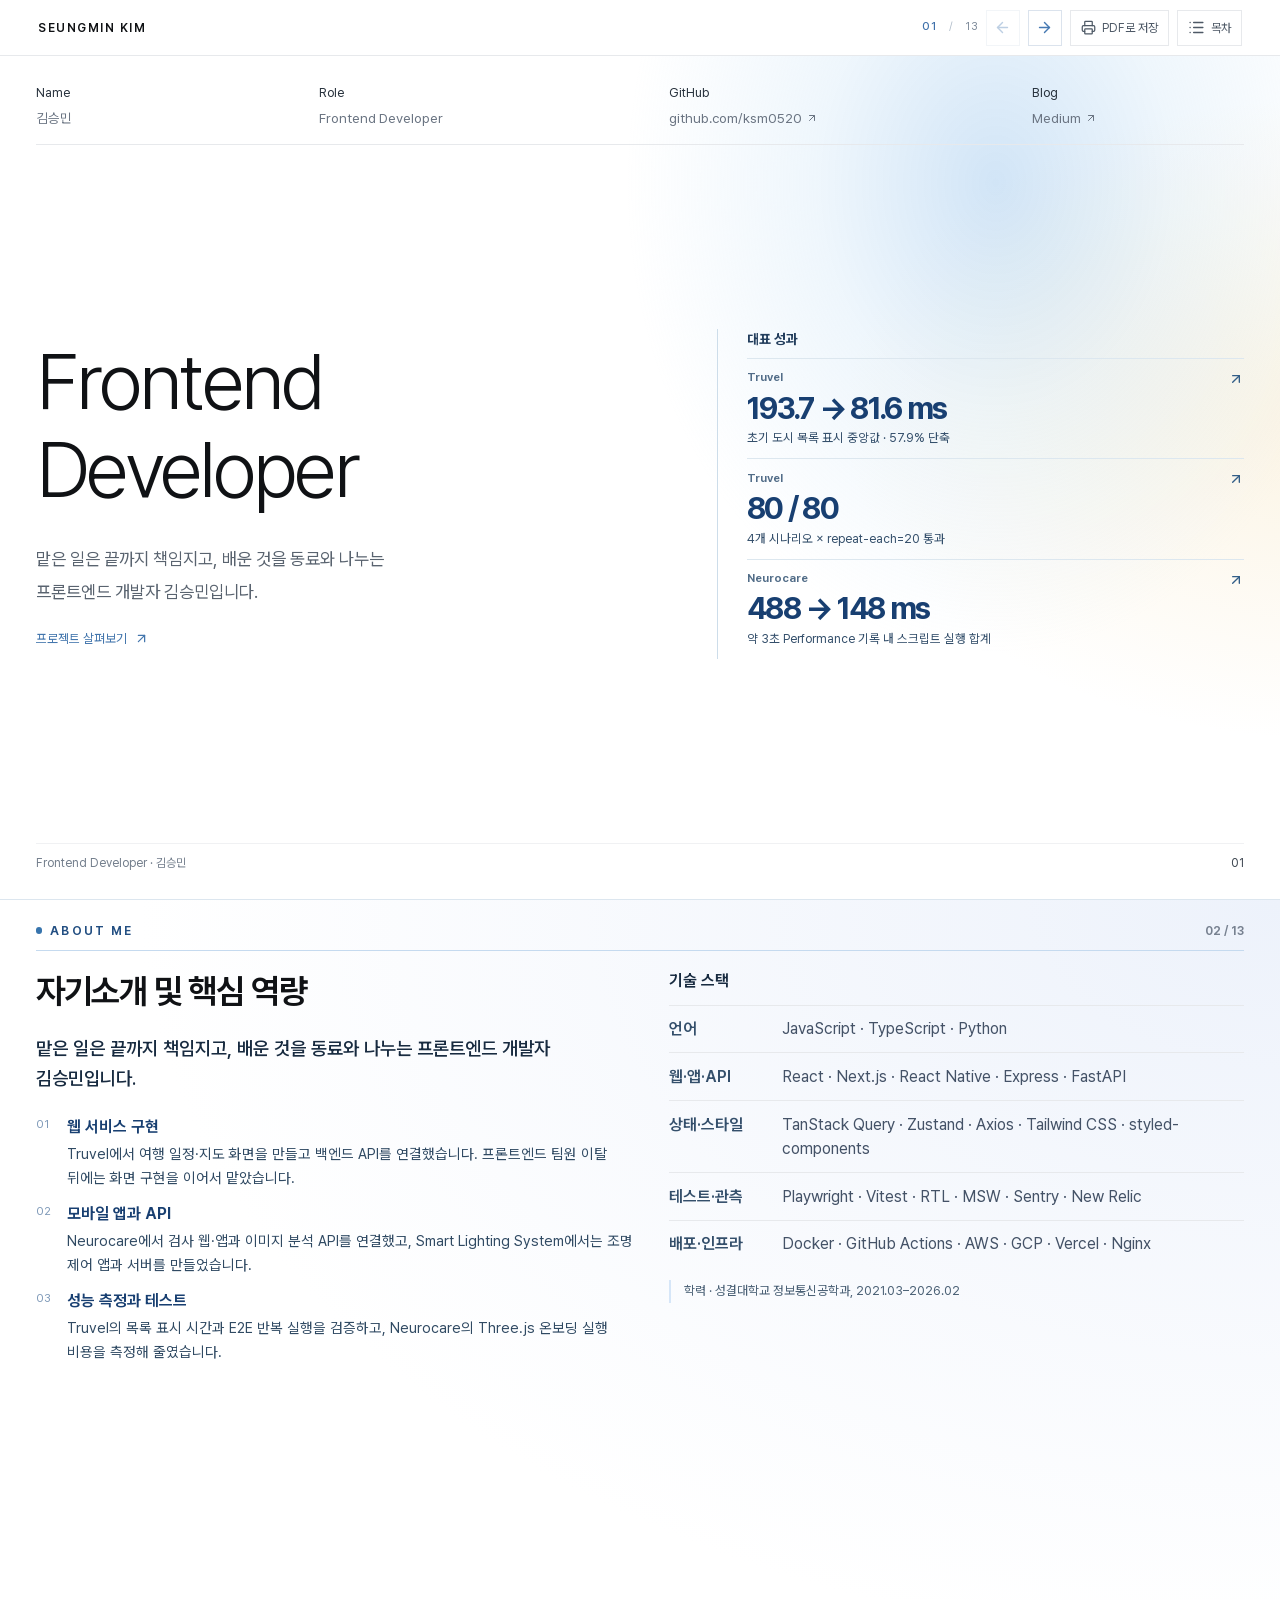
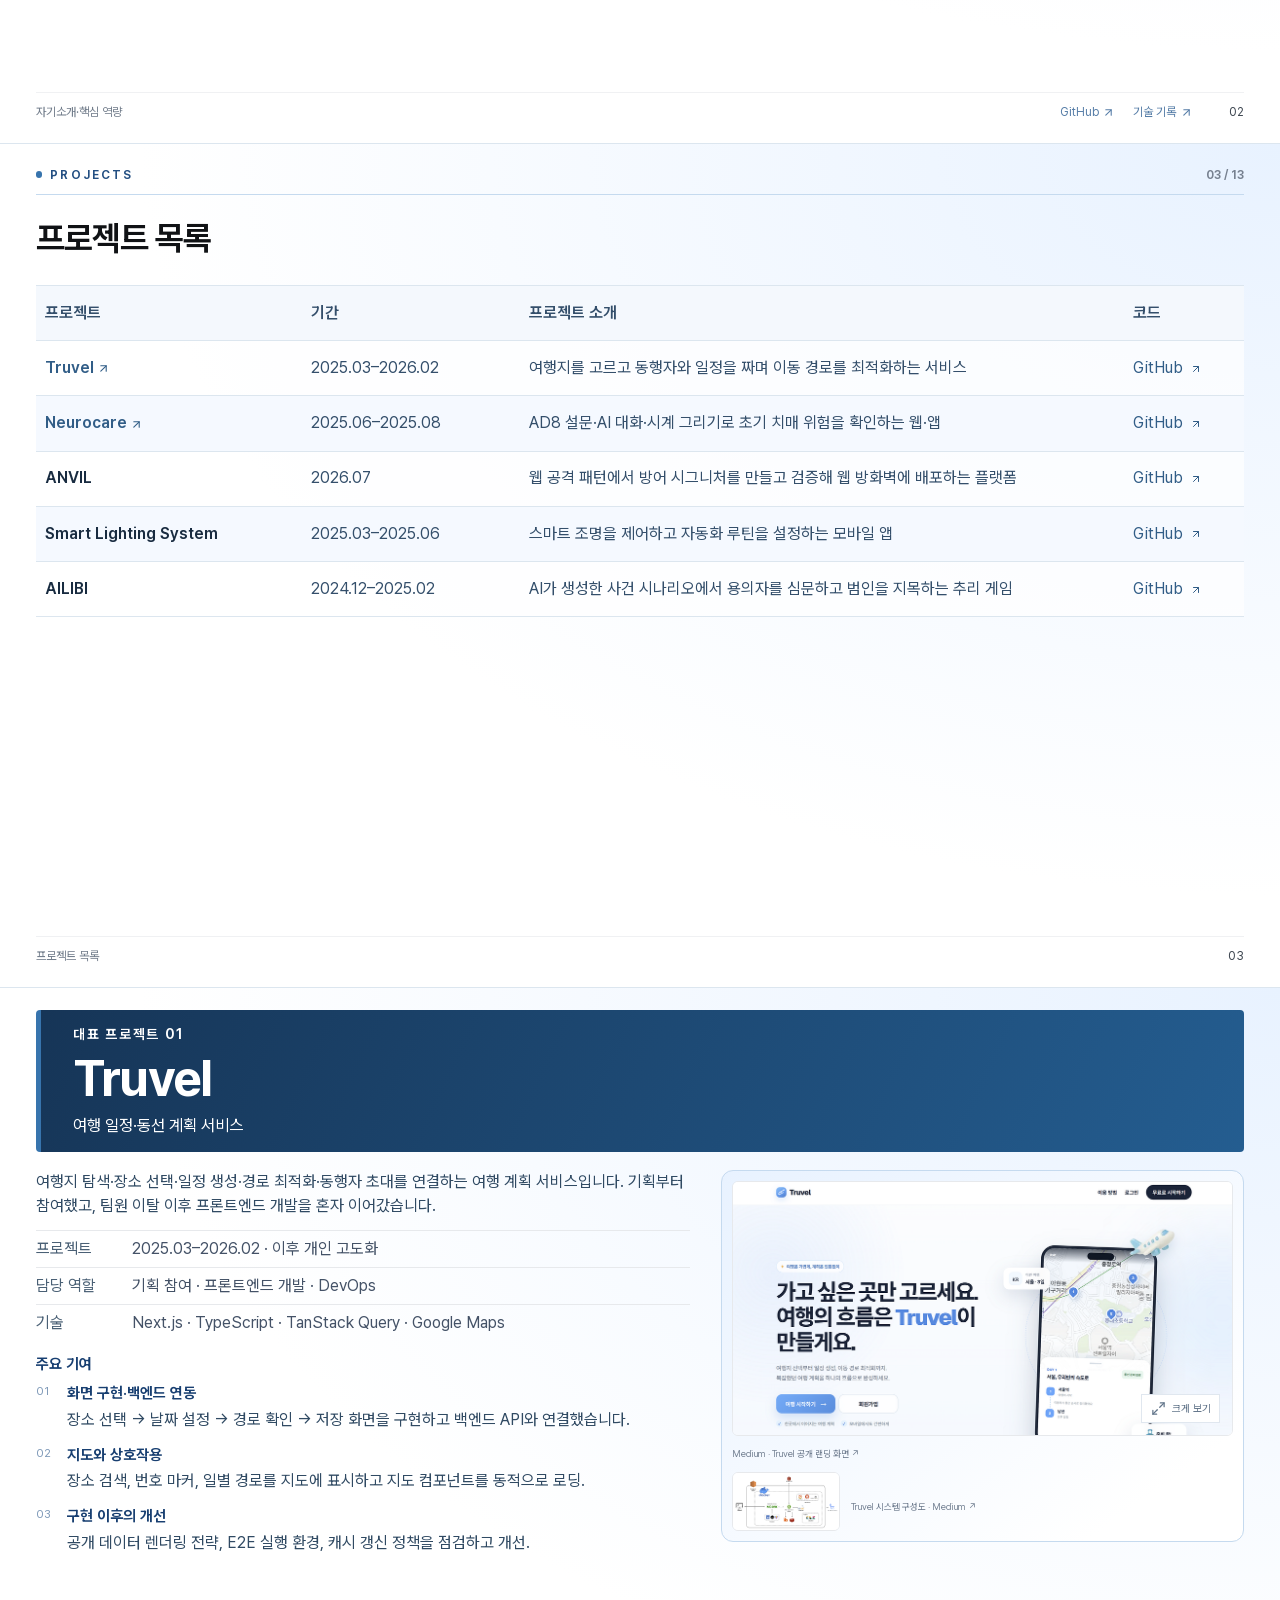
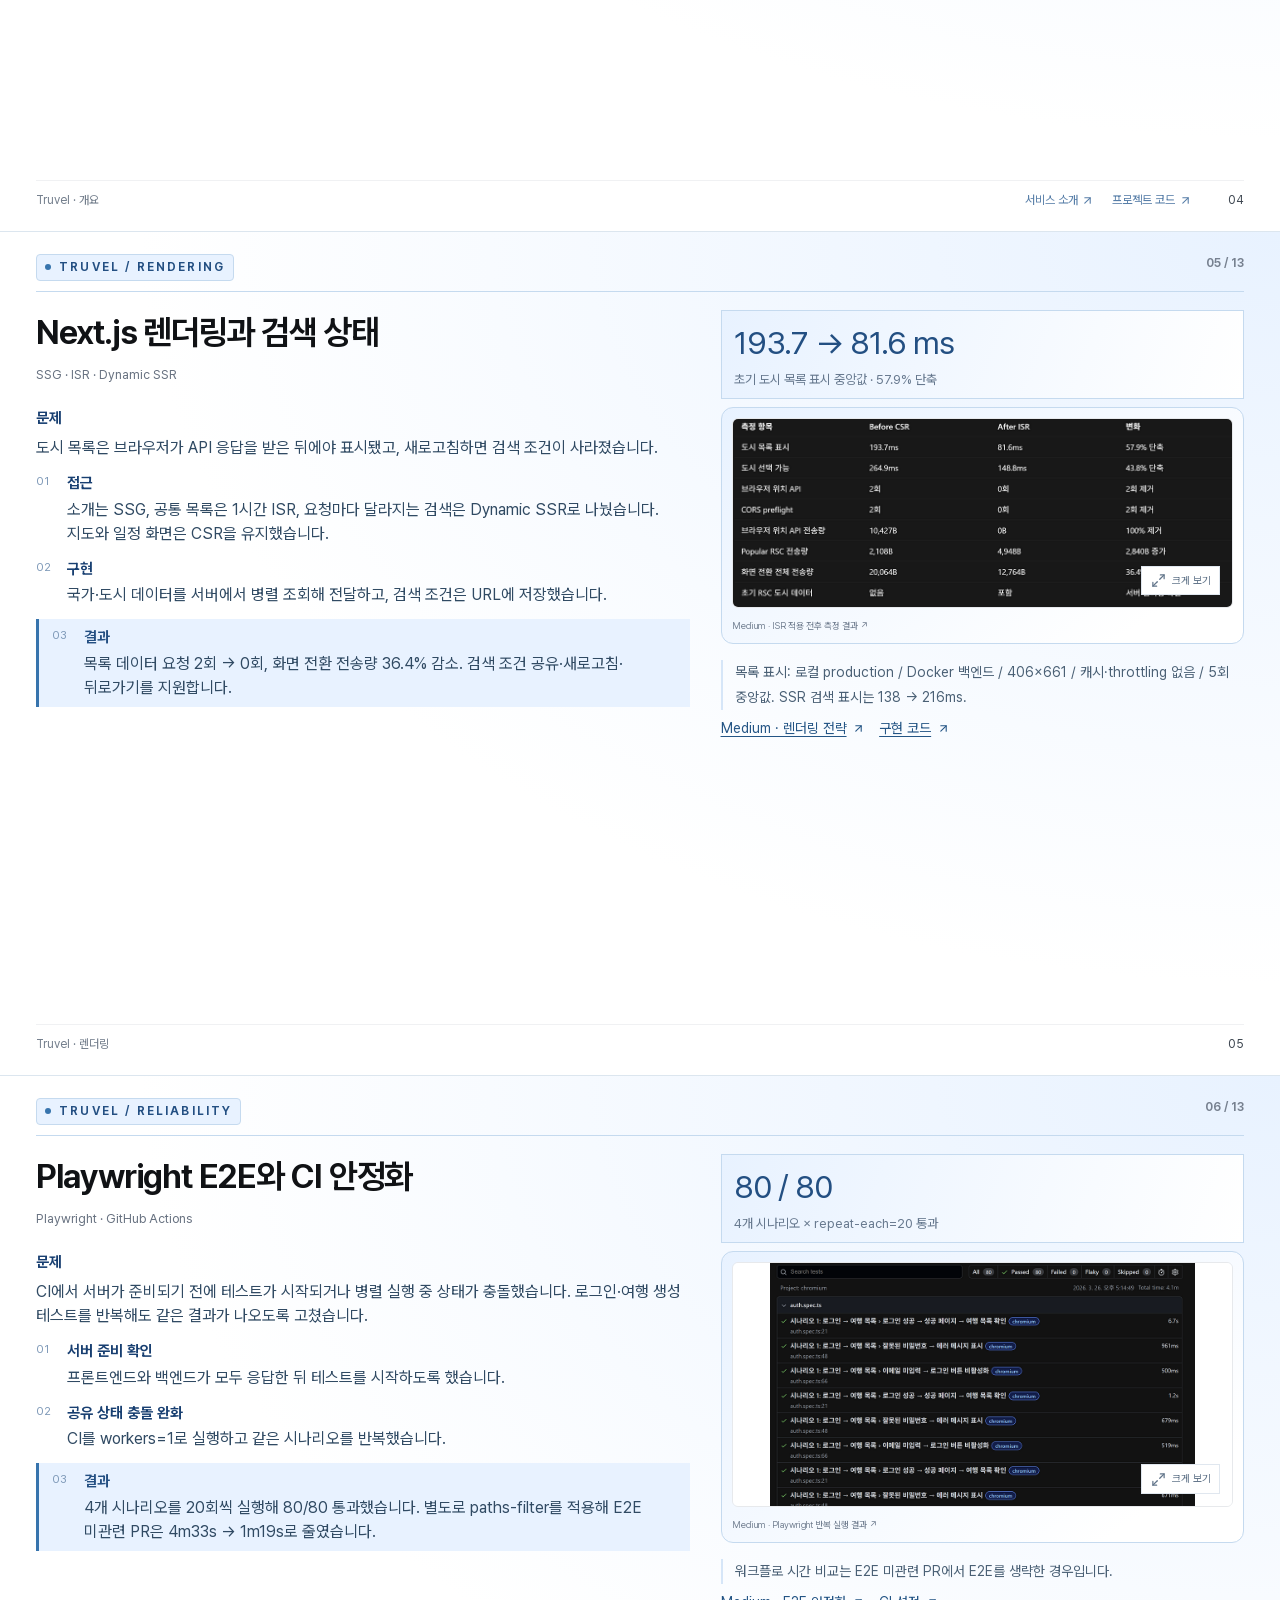
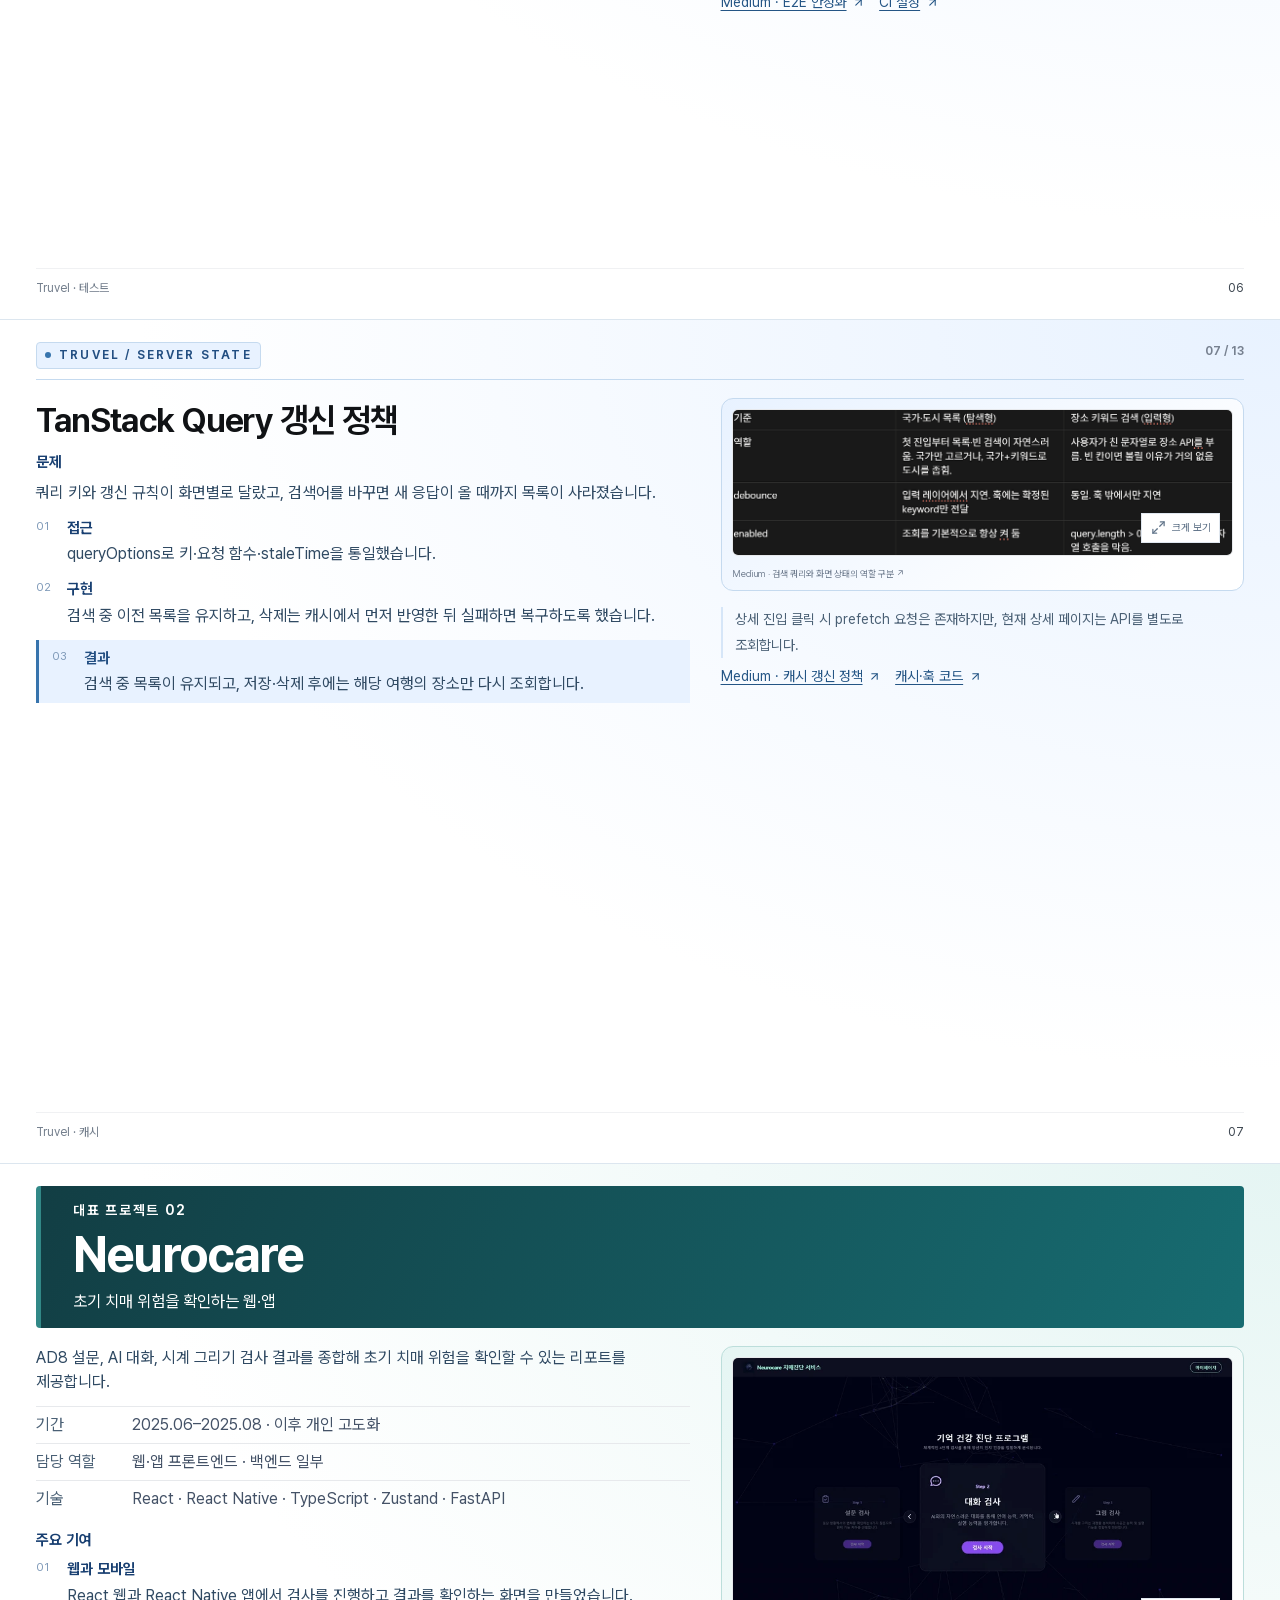
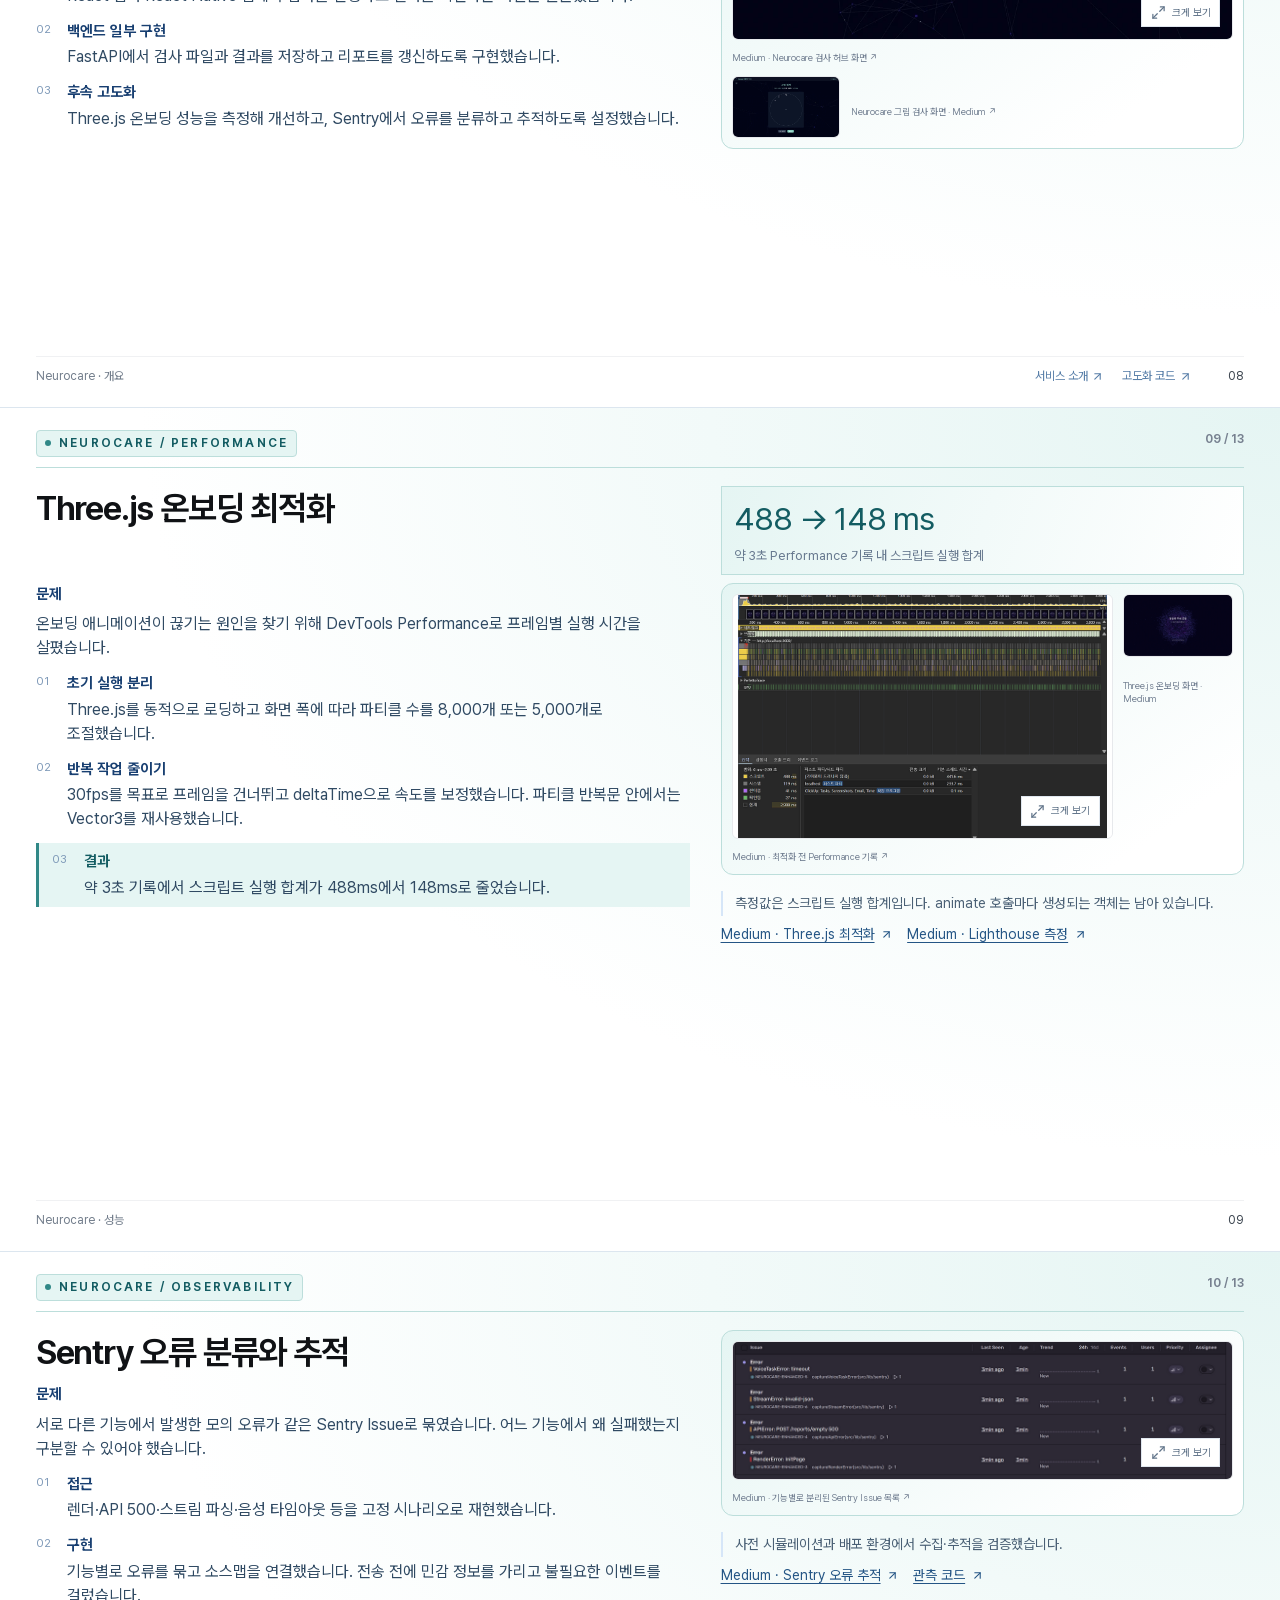
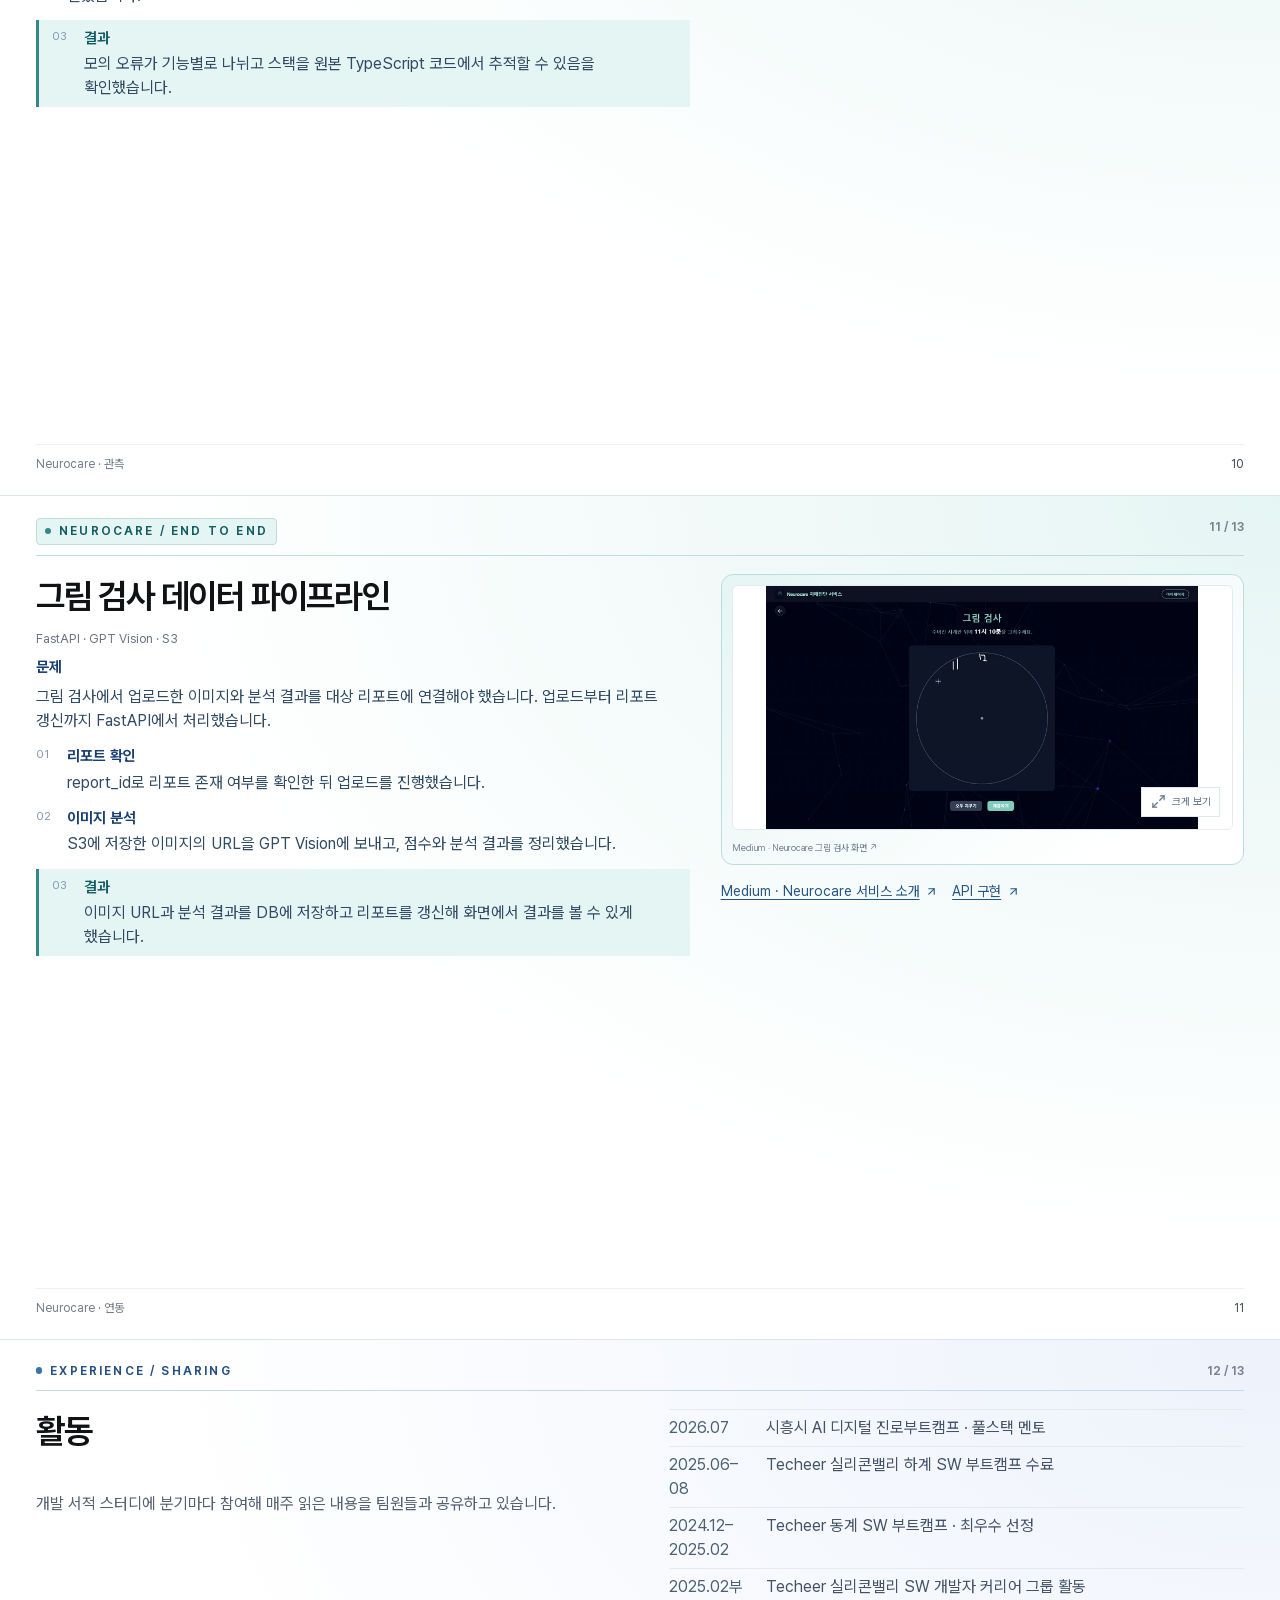
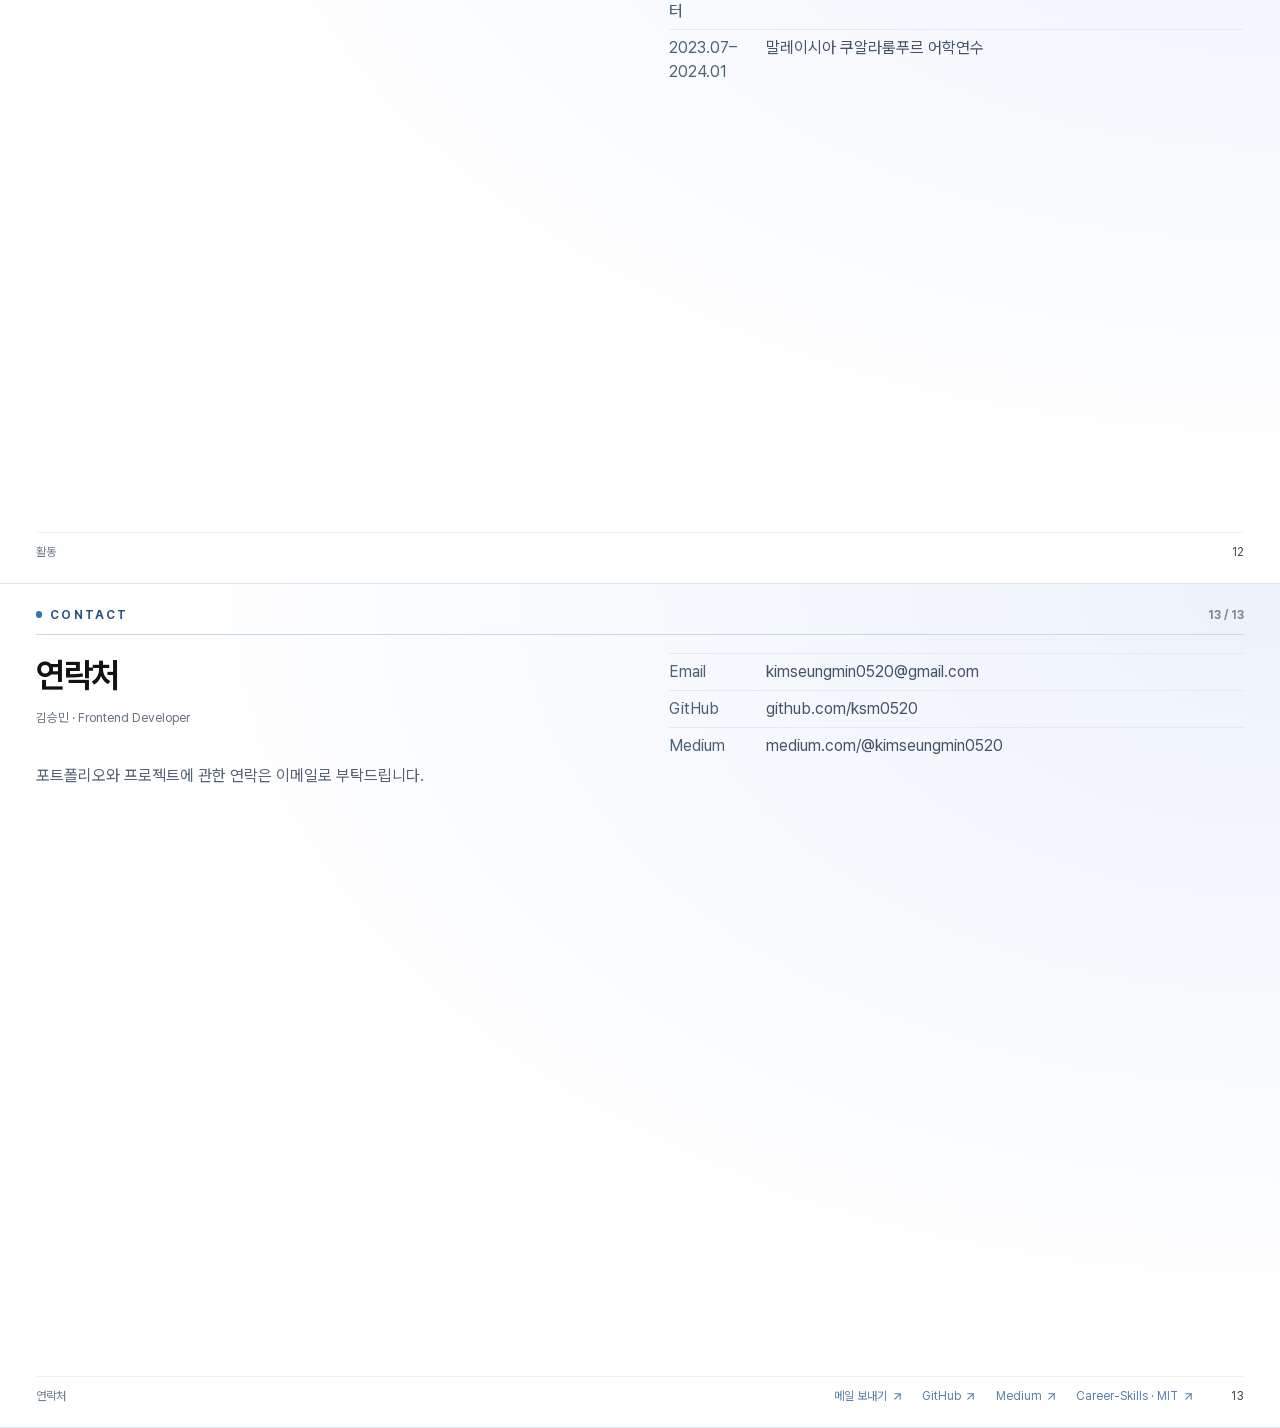
==== index.html @ 6194af84 "Page through slides with the desktop wheel" ====
<!DOCTYPE html><html lang="ko"><head><meta charSet="utf-8"/><meta name="viewport" content="width=device-width, initial-scale=1"/><link rel="preload" href="/_next/static/media/PretendardVariable-s.p.0ztvx5mb7lxp4.woff2" as="font" crossorigin="" type="font/woff2"/><link rel="preload" as="image" href="/images/projects/truvel-home.png"/><link rel="preload" as="image" href="/images/projects/truvel-architecture.png"/><link rel="preload" as="image" href="/images/projects/truvel-rendering.png"/><link rel="preload" as="image" href="/images/projects/truvel-e2e.png"/><link rel="preload" as="image" href="/images/projects/truvel-query.png"/><link rel="preload" as="image" href="/images/projects/neuro-main.webp"/><link rel="preload" as="image" href="/images/projects/neuro-drawing.webp"/><link rel="preload" as="image" href="/images/projects/neuro-performance.png"/><link rel="preload" as="image" href="/images/projects/neuro-init.webp"/><link rel="preload" as="image" href="/images/projects/neuro-sentry.png"/><link rel="stylesheet" href="/_next/static/chunks/3jyy5b__jh62z.css" data-precedence="next"/><link rel="preload" as="script" fetchPriority="low" href="/_next/static/chunks/31qp8jfkw0x2h.js"/><script src="/_next/static/chunks/18pabp52bbmeb.js" async=""></script><script src="/_next/static/chunks/216iyidhmrh3u.js" async=""></script><script src="/_next/static/chunks/turbopack-3-ry682tkyiqk.js" async=""></script><script src="/_next/static/chunks/0umf92h1sb77c.js" async=""></script><script src="/_next/static/chunks/3bjp2ms78t_oc.js" async=""></script><meta name="next-size-adjust" content=""/><title>김승민 — Frontend Developer Portfolio</title><meta name="description" content="김승민의 프론트엔드 개발자 포트폴리오. Truvel·Neurocare의 구현, 성능 측정, 테스트와 오류 추적 경험."/><meta name="robots" content="noindex, nofollow"/><link rel="icon" href="/icon.svg?icon.1mkejk981asda.svg" sizes="any" type="image/svg+xml"/><script src="/_next/static/chunks/0cz1d0mv5g_q7.js" noModule=""></script></head><body class="_7uFvpa_variable"><div hidden=""><!--$--><!--/$--></div><div class="portfolio" data-active="cover"><a href="#cover" class="skip-link">본문 바로가기</a><header class="app-header"><a href="#cover" class="brand"><span class="brand-mark">K</span><span>SEUNGMIN KIM<span class="brand-sub">FRONTEND DEVELOPER</span></span></a><div class="header-actions"><div class="header-paging"><span class="page-status" aria-label="현재 1장 / 총 13장"><strong>01</strong><span>/</span>13</span><div class="paging-buttons"><button aria-label="이전 슬라이드" disabled=""><svg xmlns="http://www.w3.org/2000/svg" width="17" height="17" viewBox="0 0 24 24" fill="none" stroke="currentColor" stroke-width="2" stroke-linecap="round" stroke-linejoin="round" class="lucide lucide-arrow-left" aria-hidden="true"><path d="m12 19-7-7 7-7"></path><path d="M19 12H5"></path></svg></button><button aria-label="다음 슬라이드"><svg xmlns="http://www.w3.org/2000/svg" width="17" height="17" viewBox="0 0 24 24" fill="none" stroke="currentColor" stroke-width="2" stroke-linecap="round" stroke-linejoin="round" class="lucide lucide-arrow-right" aria-hidden="true"><path d="M5 12h14"></path><path d="m12 5 7 7-7 7"></path></svg></button></div></div><button class="print-button" aria-label="PDF로 저장"><svg xmlns="http://www.w3.org/2000/svg" width="15" height="15" viewBox="0 0 24 24" fill="none" stroke="currentColor" stroke-width="2" stroke-linecap="round" stroke-linejoin="round" class="lucide lucide-printer" aria-hidden="true"><path d="M6 18H4a2 2 0 0 1-2-2v-5a2 2 0 0 1 2-2h16a2 2 0 0 1 2 2v5a2 2 0 0 1-2 2h-2"></path><path d="M6 9V3a1 1 0 0 1 1-1h10a1 1 0 0 1 1 1v6"></path><rect x="6" y="14" width="12" height="8" rx="1"></rect></svg><span>PDF로 저장</span></button><button class="menu-button" aria-label="목차 열기" type="button" aria-haspopup="dialog" aria-expanded="false" data-state="closed" data-slot="sheet-trigger"><svg xmlns="http://www.w3.org/2000/svg" width="17" height="17" viewBox="0 0 24 24" fill="none" stroke="currentColor" stroke-width="2" stroke-linecap="round" stroke-linejoin="round" class="lucide lucide-list" aria-hidden="true"><path d="M3 5h.01"></path><path d="M3 12h.01"></path><path d="M3 19h.01"></path><path d="M8 5h13"></path><path d="M8 12h13"></path><path d="M8 19h13"></path></svg><span>목차</span></button></div></header><div class="workspace"><main id="main" class="main-stage"><div class="slides"><section id="cover" class="slide cover-slide" aria-labelledby="cover-title" tabindex="-1"><div class="cover-glow" aria-hidden="true"></div><header class="cover-meta"><div><span class="meta-label">Name</span><span>김승민</span></div><div><span class="meta-label">Role</span><span>Frontend Developer</span></div><div><span class="meta-label">GitHub</span><a href="https://github.com/ksm0520" target="_blank" rel="noreferrer">github.com/ksm0520<!-- --> <svg xmlns="http://www.w3.org/2000/svg" width="12" height="12" viewBox="0 0 24 24" fill="none" stroke="currentColor" stroke-width="2" stroke-linecap="round" stroke-linejoin="round" class="lucide lucide-arrow-up-right" aria-hidden="true"><path d="M7 7h10v10"></path><path d="M7 17 17 7"></path></svg></a></div><div><span class="meta-label">Blog</span><a href="https://medium.com/@kimseungmin0520" target="_blank" rel="noreferrer">Medium <svg xmlns="http://www.w3.org/2000/svg" width="12" height="12" viewBox="0 0 24 24" fill="none" stroke="currentColor" stroke-width="2" stroke-linecap="round" stroke-linejoin="round" class="lucide lucide-arrow-up-right" aria-hidden="true"><path d="M7 7h10v10"></path><path d="M7 17 17 7"></path></svg></a></div></header><div class="cover-content"><div class="cover-body"><h1 id="cover-title">Frontend<br/>Developer</h1><p class="introduction">맡은 일은 끝까지 책임지고, 배운 것을 동료와 나누는
프론트엔드 개발자 김승민입니다.</p><a class="project-shortcut" href="#projects">프로젝트 살펴보기 <svg xmlns="http://www.w3.org/2000/svg" width="15" height="15" viewBox="0 0 24 24" fill="none" stroke="currentColor" stroke-width="2" stroke-linecap="round" stroke-linejoin="round" class="lucide lucide-arrow-up-right" aria-hidden="true"><path d="M7 7h10v10"></path><path d="M7 17 17 7"></path></svg></a></div><aside class="cover-highlights" aria-label="대표 성과"><h2>대표 성과</h2><a href="#truvel-rendering"><span class="highlight-project">Truvel</span><strong>193.7 → 81.6 ms</strong><span class="highlight-label">초기 도시 목록 표시 중앙값 · 57.9% 단축</span><svg xmlns="http://www.w3.org/2000/svg" width="16" height="16" viewBox="0 0 24 24" fill="none" stroke="currentColor" stroke-width="2" stroke-linecap="round" stroke-linejoin="round" class="lucide lucide-arrow-up-right" aria-hidden="true"><path d="M7 7h10v10"></path><path d="M7 17 17 7"></path></svg></a><a href="#truvel-e2e"><span class="highlight-project">Truvel</span><strong>80 / 80</strong><span class="highlight-label">4개 시나리오 × repeat-each=20 통과</span><svg xmlns="http://www.w3.org/2000/svg" width="16" height="16" viewBox="0 0 24 24" fill="none" stroke="currentColor" stroke-width="2" stroke-linecap="round" stroke-linejoin="round" class="lucide lucide-arrow-up-right" aria-hidden="true"><path d="M7 7h10v10"></path><path d="M7 17 17 7"></path></svg></a><a href="#neuro-performance"><span class="highlight-project">Neurocare</span><strong>488 → 148 ms</strong><span class="highlight-label">약 3초 Performance 기록 내 스크립트 실행 합계</span><svg xmlns="http://www.w3.org/2000/svg" width="16" height="16" viewBox="0 0 24 24" fill="none" stroke="currentColor" stroke-width="2" stroke-linecap="round" stroke-linejoin="round" class="lucide lucide-arrow-up-right" aria-hidden="true"><path d="M7 7h10v10"></path><path d="M7 17 17 7"></path></svg></a></aside></div><footer class="slide-footer"><span>Frontend Developer · 김승민</span><span>01</span></footer></section><section id="about" class="slide story-slide text-slide intro-slide" aria-labelledby="about-title" tabindex="-1"><header class="slide-header"><span>ABOUT ME</span><span>02<!-- --> /<!-- --> <!-- -->13</span></header><div class="story-body"><div class="story-main"><div class="story-heading"><div class="story-title"><h2 id="about-title">자기소개 및 핵심 역량</h2></div></div><p class="story-lead">맡은 일은 끝까지 책임지고, 배운 것을 동료와 나누는 프론트엔드 개발자 김승민입니다.</p><ol class="story-steps"><li><span aria-hidden="true">01</span><div><h3>웹 서비스 구현</h3><p>Truvel에서 여행 일정·지도 화면을 만들고 백엔드 API를 연결했습니다. 프론트엔드 팀원 이탈 뒤에는 화면 구현을 이어서 맡았습니다.</p></div></li><li><span aria-hidden="true">02</span><div><h3>모바일 앱과 API</h3><p>Neurocare에서 검사 웹·앱과 이미지 분석 API를 연결했고, Smart Lighting System에서는 조명 제어 앱과 서버를 만들었습니다.</p></div></li><li><span aria-hidden="true">03</span><div><h3>성능 측정과 테스트</h3><p>Truvel의 목록 표시 시간과 E2E 반복 실행을 검증하고, Neurocare의 Three.js 온보딩 실행 비용을 측정해 줄였습니다.</p></div></li></ol></div><div class="story-copy"><h3 class="intro-skills-title">기술 스택</h3><dl class="story-facts"><div><dt>언어</dt><dd>JavaScript · TypeScript · Python</dd></div><div><dt>웹·앱·API</dt><dd>React · Next.js · React Native · Express · FastAPI</dd></div><div><dt>상태·스타일</dt><dd>TanStack Query · Zustand · Axios · Tailwind CSS · styled-components</dd></div><div><dt>테스트·관측</dt><dd>Playwright · Vitest · RTL · MSW · Sentry · New Relic</dd></div><div><dt>배포·인프라</dt><dd>Docker · GitHub Actions · AWS · GCP · Vercel · Nginx</dd></div></dl><p class="story-note">학력 · 성결대학교 정보통신공학과, 2021.03–2026.02</p></div></div><footer class="slide-footer story-footer"><span>자기소개·핵심 역량</span><nav aria-label="자기소개·핵심 역량 참고 자료"><a href="https://github.com/ksm0520" target="_blank" rel="noreferrer">GitHub<svg xmlns="http://www.w3.org/2000/svg" width="13" height="13" viewBox="0 0 24 24" fill="none" stroke="currentColor" stroke-width="2" stroke-linecap="round" stroke-linejoin="round" class="lucide lucide-arrow-up-right" aria-hidden="true"><path d="M7 7h10v10"></path><path d="M7 17 17 7"></path></svg></a><a href="https://medium.com/@kimseungmin0520/%EB%A0%8C%EB%8D%94%EB%A7%81-%EC%A0%84%EB%9E%B5-%EA%B3%A0%EB%8F%84%ED%99%94-ssg-isr-dynamic-ssr-%EC%A0%81%EC%9A%A9%EA%B3%BC-%EC%84%B1%EB%8A%A5-%EA%B2%80%EC%A6%9D-d0ac974b0618" target="_blank" rel="noreferrer">기술 기록<svg xmlns="http://www.w3.org/2000/svg" width="13" height="13" viewBox="0 0 24 24" fill="none" stroke="currentColor" stroke-width="2" stroke-linecap="round" stroke-linejoin="round" class="lucide lucide-arrow-up-right" aria-hidden="true"><path d="M7 7h10v10"></path><path d="M7 17 17 7"></path></svg></a></nav><span>02</span></footer></section><section id="projects" class="slide story-slide text-slide project-index-slide" aria-labelledby="projects-title" tabindex="-1"><header class="slide-header"><span>PROJECTS</span><span>03<!-- --> /<!-- --> <!-- -->13</span></header><div class="project-index"><h2 id="projects-title">프로젝트 목록</h2><table aria-labelledby="projects-title"><colgroup><col class="project-index-name"/><col class="project-index-period"/><col/><col class="project-index-link"/></colgroup><thead><tr><th scope="col">프로젝트</th><th scope="col">기간</th><th scope="col">프로젝트 소개</th><th scope="col">코드</th></tr></thead><tbody><tr><th scope="row"><a href="#truvel">Truvel<svg xmlns="http://www.w3.org/2000/svg" width="13" height="13" viewBox="0 0 24 24" fill="none" stroke="currentColor" stroke-width="2" stroke-linecap="round" stroke-linejoin="round" class="lucide lucide-arrow-up-right" aria-hidden="true"><path d="M7 7h10v10"></path><path d="M7 17 17 7"></path></svg></a></th><td class="project-index-date">2025.03–2026.02</td><td class="project-index-description">여행지를 고르고 동행자와 일정을 짜며 이동 경로를 최적화하는 서비스</td><td class="project-index-code"><a href="https://github.com/Team-ALT-T/Truvel" target="_blank" rel="noreferrer" aria-label="Truvel GitHub">GitHub <svg xmlns="http://www.w3.org/2000/svg" width="12" height="12" viewBox="0 0 24 24" fill="none" stroke="currentColor" stroke-width="2" stroke-linecap="round" stroke-linejoin="round" class="lucide lucide-arrow-up-right" aria-hidden="true"><path d="M7 7h10v10"></path><path d="M7 17 17 7"></path></svg></a></td></tr><tr><th scope="row"><a href="#neurocare">Neurocare<svg xmlns="http://www.w3.org/2000/svg" width="13" height="13" viewBox="0 0 24 24" fill="none" stroke="currentColor" stroke-width="2" stroke-linecap="round" stroke-linejoin="round" class="lucide lucide-arrow-up-right" aria-hidden="true"><path d="M7 7h10v10"></path><path d="M7 17 17 7"></path></svg></a></th><td class="project-index-date">2025.06–2025.08</td><td class="project-index-description">AD8 설문·AI 대화·시계 그리기로 초기 치매 위험을 확인하는 웹·앱</td><td class="project-index-code"><a href="https://github.com/2025-Summer-Bootcamp-team-I/Neurocare" target="_blank" rel="noreferrer" aria-label="Neurocare GitHub">GitHub <svg xmlns="http://www.w3.org/2000/svg" width="12" height="12" viewBox="0 0 24 24" fill="none" stroke="currentColor" stroke-width="2" stroke-linecap="round" stroke-linejoin="round" class="lucide lucide-arrow-up-right" aria-hidden="true"><path d="M7 7h10v10"></path><path d="M7 17 17 7"></path></svg></a></td></tr><tr><th scope="row">ANVIL</th><td class="project-index-date">2026.07</td><td class="project-index-description">웹 공격 패턴에서 방어 시그니처를 만들고 검증해 웹 방화벽에 배포하는 플랫폼</td><td class="project-index-code"><a href="https://github.com/2026-siheung-sw-bootcamp-team-H/anvil" target="_blank" rel="noreferrer" aria-label="ANVIL GitHub">GitHub <svg xmlns="http://www.w3.org/2000/svg" width="12" height="12" viewBox="0 0 24 24" fill="none" stroke="currentColor" stroke-width="2" stroke-linecap="round" stroke-linejoin="round" class="lucide lucide-arrow-up-right" aria-hidden="true"><path d="M7 7h10v10"></path><path d="M7 17 17 7"></path></svg></a></td></tr><tr><th scope="row">Smart Lighting System</th><td class="project-index-date">2025.03–2025.06</td><td class="project-index-description">스마트 조명을 제어하고 자동화 루틴을 설정하는 모바일 앱</td><td class="project-index-code"><a href="https://github.com/ksm0520/Graduation-Project-Smart-Lighting-System" target="_blank" rel="noreferrer" aria-label="Smart Lighting System GitHub">GitHub <svg xmlns="http://www.w3.org/2000/svg" width="12" height="12" viewBox="0 0 24 24" fill="none" stroke="currentColor" stroke-width="2" stroke-linecap="round" stroke-linejoin="round" class="lucide lucide-arrow-up-right" aria-hidden="true"><path d="M7 7h10v10"></path><path d="M7 17 17 7"></path></svg></a></td></tr><tr><th scope="row">AILIBI</th><td class="project-index-date">2024.12–2025.02</td><td class="project-index-description">AI가 생성한 사건 시나리오에서 용의자를 심문하고 범인을 지목하는 추리 게임</td><td class="project-index-code"><a href="https://github.com/2024-Winter-Bootcamp-team-K/AILIBI-Frontend" target="_blank" rel="noreferrer" aria-label="AILIBI GitHub">GitHub <svg xmlns="http://www.w3.org/2000/svg" width="12" height="12" viewBox="0 0 24 24" fill="none" stroke="currentColor" stroke-width="2" stroke-linecap="round" stroke-linejoin="round" class="lucide lucide-arrow-up-right" aria-hidden="true"><path d="M7 7h10v10"></path><path d="M7 17 17 7"></path></svg></a></td></tr></tbody></table></div><footer class="slide-footer story-footer"><span>프로젝트 목록</span><span>03</span></footer></section><section id="truvel" class="slide story-slide with-image project-overview" aria-labelledby="truvel-title" tabindex="-1"><header class="project-chapter"><span>대표 프로젝트 <!-- -->01</span><h2 id="truvel-title">Truvel</h2><p>여행 일정·동선 계획 서비스</p></header><div class="story-body"><div class="story-copy"><p class="story-summary">여행지 탐색·장소 선택·일정 생성·경로 최적화·동행자 초대를 연결하는 여행 계획 서비스입니다. 기획부터 참여했고, 팀원 이탈 이후 프론트엔드 개발을 혼자 이어갔습니다.</p><dl class="story-facts"><div><dt>프로젝트</dt><dd>2025.03–2026.02 · 이후 개인 고도화</dd></div><div><dt>담당 역할</dt><dd>기획 참여 · 프론트엔드 개발 · DevOps</dd></div><div><dt>기술</dt><dd>Next.js · TypeScript · TanStack Query · Google Maps</dd></div></dl><p class="story-block-label">주요 기여</p><ol class="story-steps"><li><span aria-hidden="true">01</span><div><h3>화면 구현·백엔드 연동</h3><p>장소 선택 → 날짜 설정 → 경로 확인 → 저장 화면을 구현하고 백엔드 API와 연결했습니다.</p></div></li><li><span aria-hidden="true">02</span><div><h3>지도와 상호작용</h3><p>장소 검색, 번호 마커, 일별 경로를 지도에 표시하고 지도 컴포넌트를 동적으로 로딩.</p></div></li><li><span aria-hidden="true">03</span><div><h3>구현 이후의 개선</h3><p>공개 데이터 렌더링 전략, E2E 실행 환경, 캐시 갱신 정책을 점검하고 개선.</p></div></li></ol></div><div class="story-visual"><figure class="project-figure"><button class="image-trigger" aria-label="Truvel 공개 랜딩 화면 크게 보기" type="button" aria-haspopup="dialog" aria-expanded="false" data-state="closed" data-slot="dialog-trigger"><img alt="Truvel 공개 랜딩 화면" loading="eager" width="1200" height="900" decoding="async" data-nimg="1" style="color:transparent" src="/images/projects/truvel-home.png"/><span class="image-expand"><svg xmlns="http://www.w3.org/2000/svg" width="15" height="15" viewBox="0 0 24 24" fill="none" stroke="currentColor" stroke-width="2" stroke-linecap="round" stroke-linejoin="round" class="lucide lucide-maximize-2" aria-hidden="true"><path d="M15 3h6v6"></path><path d="m21 3-7 7"></path><path d="m3 21 7-7"></path><path d="M9 21H3v-6"></path></svg> 크게 보기</span></button><figcaption><a href="https://medium.com/@kimseungmin0520/%EB%A0%8C%EB%8D%94%EB%A7%81-%EC%A0%84%EB%9E%B5-%EA%B3%A0%EB%8F%84%ED%99%94-ssg-isr-dynamic-ssr-%EC%A0%81%EC%9A%A9%EA%B3%BC-%EC%84%B1%EB%8A%A5-%EA%B2%80%EC%A6%9D-d0ac974b0618" target="_blank" rel="noreferrer">Medium · Truvel 공개 랜딩 화면<!-- --> ↗</a></figcaption></figure><figure class="project-figure compact-figure"><button class="image-trigger" aria-label="Truvel 시스템 구성도 크게 보기" type="button" aria-haspopup="dialog" aria-expanded="false" data-state="closed" data-slot="dialog-trigger"><img alt="Truvel 시스템 구성도" loading="eager" width="1200" height="900" decoding="async" data-nimg="1" style="color:transparent" src="/images/projects/truvel-architecture.png"/><span class="image-expand"><svg xmlns="http://www.w3.org/2000/svg" width="15" height="15" viewBox="0 0 24 24" fill="none" stroke="currentColor" stroke-width="2" stroke-linecap="round" stroke-linejoin="round" class="lucide lucide-maximize-2" aria-hidden="true"><path d="M15 3h6v6"></path><path d="m21 3-7 7"></path><path d="m3 21 7-7"></path><path d="M9 21H3v-6"></path></svg> 크게 보기</span></button><figcaption><a href="https://medium.com/@kimseungmin0520/truvel-true-travel-experience-tailored-to-you-99259a1d6a4d" target="_blank" rel="noreferrer">Truvel 시스템 구성도 · Medium<!-- --> ↗</a></figcaption></figure></div></div><footer class="slide-footer story-footer"><span>Truvel · 개요</span><nav aria-label="Truvel · 개요 참고 자료"><a href="https://medium.com/@kimseungmin0520/truvel-true-travel-experience-tailored-to-you-99259a1d6a4d" target="_blank" rel="noreferrer">서비스 소개<svg xmlns="http://www.w3.org/2000/svg" width="13" height="13" viewBox="0 0 24 24" fill="none" stroke="currentColor" stroke-width="2" stroke-linecap="round" stroke-linejoin="round" class="lucide lucide-arrow-up-right" aria-hidden="true"><path d="M7 7h10v10"></path><path d="M7 17 17 7"></path></svg></a><a href="https://github.com/Team-ALT-T/Truvel" target="_blank" rel="noreferrer">프로젝트 코드<svg xmlns="http://www.w3.org/2000/svg" width="13" height="13" viewBox="0 0 24 24" fill="none" stroke="currentColor" stroke-width="2" stroke-linecap="round" stroke-linejoin="round" class="lucide lucide-arrow-up-right" aria-hidden="true"><path d="M7 7h10v10"></path><path d="M7 17 17 7"></path></svg></a></nav><span>04</span></footer></section><section id="truvel-rendering" class="slide story-slide with-image case-study" aria-labelledby="truvel-rendering-title" tabindex="-1"><header class="slide-header"><span>TRUVEL / RENDERING</span><span>05<!-- --> /<!-- --> <!-- -->13</span></header><div class="story-body"><div class="story-main"><div class="story-heading"><div class="story-title"><h2 id="truvel-rendering-title">Next.js 렌더링과 검색 상태</h2><p class="story-subtitle">SSG · ISR · Dynamic SSR</p></div><div class="story-metric"><strong>193.7 → 81.6 ms</strong><span>초기 도시 목록 표시 중앙값 · 57.9% 단축</span></div></div></div><div class="story-copy"><p class="story-block-label">문제</p><p class="story-summary">도시 목록은 브라우저가 API 응답을 받은 뒤에야 표시됐고, 새로고침하면 검색 조건이 사라졌습니다.</p><ol class="story-steps"><li><span aria-hidden="true">01</span><div><h3>접근</h3><p>소개는 SSG, 공통 목록은 1시간 ISR, 요청마다 달라지는 검색은 Dynamic SSR로 나눴습니다. 지도와 일정 화면은 CSR을 유지했습니다.</p></div></li><li><span aria-hidden="true">02</span><div><h3>구현</h3><p>국가·도시 데이터를 서버에서 병렬 조회해 전달하고, 검색 조건은 URL에 저장했습니다.</p></div></li><li class="story-result"><span aria-hidden="true">03</span><div><h3>결과</h3><p>목록 데이터 요청 2회 → 0회, 화면 전환 전송량 36.4% 감소. 검색 조건 공유·새로고침·뒤로가기를 지원합니다.</p></div></li></ol></div><div class="story-visual"><figure class="project-figure"><button class="image-trigger" aria-label="ISR 적용 전후 측정 결과 크게 보기" type="button" aria-haspopup="dialog" aria-expanded="false" data-state="closed" data-slot="dialog-trigger"><img alt="ISR 적용 전후 측정 결과" loading="eager" width="1200" height="900" decoding="async" data-nimg="1" style="color:transparent" src="/images/projects/truvel-rendering.png"/><span class="image-expand"><svg xmlns="http://www.w3.org/2000/svg" width="15" height="15" viewBox="0 0 24 24" fill="none" stroke="currentColor" stroke-width="2" stroke-linecap="round" stroke-linejoin="round" class="lucide lucide-maximize-2" aria-hidden="true"><path d="M15 3h6v6"></path><path d="m21 3-7 7"></path><path d="m3 21 7-7"></path><path d="M9 21H3v-6"></path></svg> 크게 보기</span></button><figcaption><a href="https://medium.com/@kimseungmin0520/%EB%A0%8C%EB%8D%94%EB%A7%81-%EC%A0%84%EB%9E%B5-%EA%B3%A0%EB%8F%84%ED%99%94-ssg-isr-dynamic-ssr-%EC%A0%81%EC%9A%A9%EA%B3%BC-%EC%84%B1%EB%8A%A5-%EA%B2%80%EC%A6%9D-d0ac974b0618" target="_blank" rel="noreferrer">Medium · ISR 적용 전후 측정 결과<!-- --> ↗</a></figcaption></figure></div><div class="case-references"><p class="story-note">목록 표시: 로컬 production / Docker 백엔드 / 406×661 / 캐시·throttling 없음 / 5회 중앙값. SSR 검색 표시는 138 → 216ms.</p><div class="case-links"><nav aria-label="Truvel · 렌더링 참고 자료"><a href="https://medium.com/@kimseungmin0520/%EB%A0%8C%EB%8D%94%EB%A7%81-%EC%A0%84%EB%9E%B5-%EA%B3%A0%EB%8F%84%ED%99%94-ssg-isr-dynamic-ssr-%EC%A0%81%EC%9A%A9%EA%B3%BC-%EC%84%B1%EB%8A%A5-%EA%B2%80%EC%A6%9D-d0ac974b0618" target="_blank" rel="noreferrer">Medium · 렌더링 전략<svg xmlns="http://www.w3.org/2000/svg" width="13" height="13" viewBox="0 0 24 24" fill="none" stroke="currentColor" stroke-width="2" stroke-linecap="round" stroke-linejoin="round" class="lucide lucide-arrow-up-right" aria-hidden="true"><path d="M7 7h10v10"></path><path d="M7 17 17 7"></path></svg></a><a href="https://github.com/Team-ALT-T/Truvel/tree/main/frontend/src" target="_blank" rel="noreferrer">구현 코드<svg xmlns="http://www.w3.org/2000/svg" width="13" height="13" viewBox="0 0 24 24" fill="none" stroke="currentColor" stroke-width="2" stroke-linecap="round" stroke-linejoin="round" class="lucide lucide-arrow-up-right" aria-hidden="true"><path d="M7 7h10v10"></path><path d="M7 17 17 7"></path></svg></a></nav></div></div></div><footer class="slide-footer story-footer"><span>Truvel · 렌더링</span><span>05</span></footer></section><section id="truvel-e2e" class="slide story-slide with-image case-study" aria-labelledby="truvel-e2e-title" tabindex="-1"><header class="slide-header"><span>TRUVEL / RELIABILITY</span><span>06<!-- --> /<!-- --> <!-- -->13</span></header><div class="story-body"><div class="story-main"><div class="story-heading"><div class="story-title"><h2 id="truvel-e2e-title">Playwright E2E와 CI 안정화</h2><p class="story-subtitle">Playwright · GitHub Actions</p></div><div class="story-metric"><strong>80 / 80</strong><span>4개 시나리오 × repeat-each=20 통과</span></div></div></div><div class="story-copy"><p class="story-block-label">문제</p><p class="story-summary">CI에서 서버가 준비되기 전에 테스트가 시작되거나 병렬 실행 중 상태가 충돌했습니다. 로그인·여행 생성 테스트를 반복해도 같은 결과가 나오도록 고쳤습니다.</p><ol class="story-steps"><li><span aria-hidden="true">01</span><div><h3>서버 준비 확인</h3><p>프론트엔드와 백엔드가 모두 응답한 뒤 테스트를 시작하도록 했습니다.</p></div></li><li><span aria-hidden="true">02</span><div><h3>공유 상태 충돌 완화</h3><p>CI를 workers=1로 실행하고 같은 시나리오를 반복했습니다.</p></div></li><li class="story-result"><span aria-hidden="true">03</span><div><h3>결과</h3><p>4개 시나리오를 20회씩 실행해 80/80 통과했습니다. 별도로 paths-filter를 적용해 E2E 미관련 PR은 4m33s → 1m19s로 줄였습니다.</p></div></li></ol></div><div class="story-visual"><figure class="project-figure"><button class="image-trigger" aria-label="Playwright 반복 실행 결과 크게 보기" type="button" aria-haspopup="dialog" aria-expanded="false" data-state="closed" data-slot="dialog-trigger"><img alt="Playwright 반복 실행 결과" loading="eager" width="1200" height="900" decoding="async" data-nimg="1" style="color:transparent" src="/images/projects/truvel-e2e.png"/><span class="image-expand"><svg xmlns="http://www.w3.org/2000/svg" width="15" height="15" viewBox="0 0 24 24" fill="none" stroke="currentColor" stroke-width="2" stroke-linecap="round" stroke-linejoin="round" class="lucide lucide-maximize-2" aria-hidden="true"><path d="M15 3h6v6"></path><path d="m21 3-7 7"></path><path d="m3 21 7-7"></path><path d="M9 21H3v-6"></path></svg> 크게 보기</span></button><figcaption><a href="https://medium.com/@kimseungmin0520/playwright-e2e%EB%A5%BC-ci%EC%97%90%EC%84%9C-%EC%8B%A0%EB%A2%B0%ED%95%A0-%EC%88%98-%EC%9E%88%EA%B2%8C-%EB%A7%8C%EB%93%A4%EA%B8%B0%EA%B9%8C%EC%A7%80-a93a9c39182a" target="_blank" rel="noreferrer">Medium · Playwright 반복 실행 결과<!-- --> ↗</a></figcaption></figure></div><div class="case-references"><p class="story-note">워크플로 시간 비교는 E2E 미관련 PR에서 E2E를 생략한 경우입니다.</p><div class="case-links"><nav aria-label="Truvel · 테스트 참고 자료"><a href="https://medium.com/@kimseungmin0520/playwright-e2e%EB%A5%BC-ci%EC%97%90%EC%84%9C-%EC%8B%A0%EB%A2%B0%ED%95%A0-%EC%88%98-%EC%9E%88%EA%B2%8C-%EB%A7%8C%EB%93%A4%EA%B8%B0%EA%B9%8C%EC%A7%80-a93a9c39182a" target="_blank" rel="noreferrer">Medium · E2E 안정화<svg xmlns="http://www.w3.org/2000/svg" width="13" height="13" viewBox="0 0 24 24" fill="none" stroke="currentColor" stroke-width="2" stroke-linecap="round" stroke-linejoin="round" class="lucide lucide-arrow-up-right" aria-hidden="true"><path d="M7 7h10v10"></path><path d="M7 17 17 7"></path></svg></a><a href="https://github.com/Team-ALT-T/Truvel/blob/main/.github/workflows/ci.yml" target="_blank" rel="noreferrer">CI 설정<svg xmlns="http://www.w3.org/2000/svg" width="13" height="13" viewBox="0 0 24 24" fill="none" stroke="currentColor" stroke-width="2" stroke-linecap="round" stroke-linejoin="round" class="lucide lucide-arrow-up-right" aria-hidden="true"><path d="M7 7h10v10"></path><path d="M7 17 17 7"></path></svg></a></nav></div></div></div><footer class="slide-footer story-footer"><span>Truvel · 테스트</span><span>06</span></footer></section><section id="truvel-query" class="slide story-slide with-image case-study" aria-labelledby="truvel-query-title" tabindex="-1"><header class="slide-header"><span>TRUVEL / SERVER STATE</span><span>07<!-- --> /<!-- --> <!-- -->13</span></header><div class="story-body"><div class="story-main"><div class="story-heading"><div class="story-title"><h2 id="truvel-query-title">TanStack Query 갱신 정책</h2></div></div></div><div class="story-copy"><p class="story-block-label">문제</p><p class="story-summary">쿼리 키와 갱신 규칙이 화면별로 달랐고, 검색어를 바꾸면 새 응답이 올 때까지 목록이 사라졌습니다.</p><ol class="story-steps"><li><span aria-hidden="true">01</span><div><h3>접근</h3><p>queryOptions로 키·요청 함수·staleTime을 통일했습니다.</p></div></li><li><span aria-hidden="true">02</span><div><h3>구현</h3><p>검색 중 이전 목록을 유지하고, 삭제는 캐시에서 먼저 반영한 뒤 실패하면 복구하도록 했습니다.</p></div></li><li class="story-result"><span aria-hidden="true">03</span><div><h3>결과</h3><p>검색 중 목록이 유지되고, 저장·삭제 후에는 해당 여행의 장소만 다시 조회합니다.</p></div></li></ol></div><div class="story-visual"><figure class="project-figure"><button class="image-trigger" aria-label="검색 쿼리와 화면 상태의 역할 구분 크게 보기" type="button" aria-haspopup="dialog" aria-expanded="false" data-state="closed" data-slot="dialog-trigger"><img alt="검색 쿼리와 화면 상태의 역할 구분" loading="eager" width="1200" height="900" decoding="async" data-nimg="1" style="color:transparent" src="/images/projects/truvel-query.png"/><span class="image-expand"><svg xmlns="http://www.w3.org/2000/svg" width="15" height="15" viewBox="0 0 24 24" fill="none" stroke="currentColor" stroke-width="2" stroke-linecap="round" stroke-linejoin="round" class="lucide lucide-maximize-2" aria-hidden="true"><path d="M15 3h6v6"></path><path d="m21 3-7 7"></path><path d="m3 21 7-7"></path><path d="M9 21H3v-6"></path></svg> 크게 보기</span></button><figcaption><a href="https://medium.com/@kimseungmin0520/tanstack-query-%EA%B3%A0%EB%8F%84%ED%99%94-%EA%B8%B0%EB%8A%A5%EB%B3%B4%EB%8B%A4-%EC%9A%B4%EC%98%81-%EA%B7%9C%EC%B9%99-%ED%86%B5%EC%9D%BC%EC%9D%B4-%EB%A8%BC%EC%A0%80-1e177a1e765b" target="_blank" rel="noreferrer">Medium · 검색 쿼리와 화면 상태의 역할 구분<!-- --> ↗</a></figcaption></figure></div><div class="case-references"><p class="story-note">상세 진입 클릭 시 prefetch 요청은 존재하지만, 현재 상세 페이지는 API를 별도로 조회합니다.</p><div class="case-links"><nav aria-label="Truvel · 캐시 참고 자료"><a href="https://medium.com/@kimseungmin0520/tanstack-query-%EA%B3%A0%EB%8F%84%ED%99%94-%EA%B8%B0%EB%8A%A5%EB%B3%B4%EB%8B%A4-%EC%9A%B4%EC%98%81-%EA%B7%9C%EC%B9%99-%ED%86%B5%EC%9D%BC%EC%9D%B4-%EB%A8%BC%EC%A0%80-1e177a1e765b" target="_blank" rel="noreferrer">Medium · 캐시 갱신 정책<svg xmlns="http://www.w3.org/2000/svg" width="13" height="13" viewBox="0 0 24 24" fill="none" stroke="currentColor" stroke-width="2" stroke-linecap="round" stroke-linejoin="round" class="lucide lucide-arrow-up-right" aria-hidden="true"><path d="M7 7h10v10"></path><path d="M7 17 17 7"></path></svg></a><a href="https://github.com/Team-ALT-T/Truvel/tree/main/frontend/src/lib" target="_blank" rel="noreferrer">캐시·훅 코드<svg xmlns="http://www.w3.org/2000/svg" width="13" height="13" viewBox="0 0 24 24" fill="none" stroke="currentColor" stroke-width="2" stroke-linecap="round" stroke-linejoin="round" class="lucide lucide-arrow-up-right" aria-hidden="true"><path d="M7 7h10v10"></path><path d="M7 17 17 7"></path></svg></a></nav></div></div></div><footer class="slide-footer story-footer"><span>Truvel · 캐시</span><span>07</span></footer></section><section id="neurocare" class="slide story-slide with-image project-overview" aria-labelledby="neurocare-title" tabindex="-1"><header class="project-chapter"><span>대표 프로젝트 <!-- -->02</span><h2 id="neurocare-title">Neurocare</h2><p>초기 치매 위험을 확인하는 웹·앱</p></header><div class="story-body"><div class="story-copy"><p class="story-summary">AD8 설문, AI 대화, 시계 그리기 검사 결과를 종합해 초기 치매 위험을 확인할 수 있는 리포트를 제공합니다.</p><dl class="story-facts"><div><dt>기간</dt><dd>2025.06–2025.08 · 이후 개인 고도화</dd></div><div><dt>담당 역할</dt><dd>웹·앱 프론트엔드 · 백엔드 일부</dd></div><div><dt>기술</dt><dd>React · React Native · TypeScript · Zustand · FastAPI</dd></div></dl><p class="story-block-label">주요 기여</p><ol class="story-steps"><li><span aria-hidden="true">01</span><div><h3>웹과 모바일</h3><p>React 웹과 React Native 앱에서 검사를 진행하고 결과를 확인하는 화면을 만들었습니다.</p></div></li><li><span aria-hidden="true">02</span><div><h3>백엔드 일부 구현</h3><p>FastAPI에서 검사 파일과 결과를 저장하고 리포트를 갱신하도록 구현했습니다.</p></div></li><li><span aria-hidden="true">03</span><div><h3>후속 고도화</h3><p>Three.js 온보딩 성능을 측정해 개선하고, Sentry에서 오류를 분류하고 추적하도록 설정했습니다.</p></div></li></ol></div><div class="story-visual"><figure class="project-figure"><button class="image-trigger" aria-label="Neurocare 검사 허브 화면 크게 보기" type="button" aria-haspopup="dialog" aria-expanded="false" data-state="closed" data-slot="dialog-trigger"><img alt="Neurocare 검사 허브 화면" loading="eager" width="1200" height="900" decoding="async" data-nimg="1" style="color:transparent" src="/images/projects/neuro-main.webp"/><span class="image-expand"><svg xmlns="http://www.w3.org/2000/svg" width="15" height="15" viewBox="0 0 24 24" fill="none" stroke="currentColor" stroke-width="2" stroke-linecap="round" stroke-linejoin="round" class="lucide lucide-maximize-2" aria-hidden="true"><path d="M15 3h6v6"></path><path d="m21 3-7 7"></path><path d="m3 21 7-7"></path><path d="M9 21H3v-6"></path></svg> 크게 보기</span></button><figcaption><a href="https://medium.com/@kimseungmin0520/neurocare-early-dementia-diagnosis-service-5882eb5046d8" target="_blank" rel="noreferrer">Medium · Neurocare 검사 허브 화면<!-- --> ↗</a></figcaption></figure><figure class="project-figure compact-figure"><button class="image-trigger" aria-label="Neurocare 그림 검사 화면 크게 보기" type="button" aria-haspopup="dialog" aria-expanded="false" data-state="closed" data-slot="dialog-trigger"><img alt="Neurocare 그림 검사 화면" loading="eager" width="1200" height="900" decoding="async" data-nimg="1" style="color:transparent" src="/images/projects/neuro-drawing.webp"/><span class="image-expand"><svg xmlns="http://www.w3.org/2000/svg" width="15" height="15" viewBox="0 0 24 24" fill="none" stroke="currentColor" stroke-width="2" stroke-linecap="round" stroke-linejoin="round" class="lucide lucide-maximize-2" aria-hidden="true"><path d="M15 3h6v6"></path><path d="m21 3-7 7"></path><path d="m3 21 7-7"></path><path d="M9 21H3v-6"></path></svg> 크게 보기</span></button><figcaption><a href="https://medium.com/@kimseungmin0520/neurocare-early-dementia-diagnosis-service-5882eb5046d8" target="_blank" rel="noreferrer">Neurocare 그림 검사 화면 · Medium<!-- --> ↗</a></figcaption></figure></div></div><footer class="slide-footer story-footer"><span>Neurocare · 개요</span><nav aria-label="Neurocare · 개요 참고 자료"><a href="https://medium.com/@kimseungmin0520/neurocare-early-dementia-diagnosis-service-5882eb5046d8" target="_blank" rel="noreferrer">서비스 소개<svg xmlns="http://www.w3.org/2000/svg" width="13" height="13" viewBox="0 0 24 24" fill="none" stroke="currentColor" stroke-width="2" stroke-linecap="round" stroke-linejoin="round" class="lucide lucide-arrow-up-right" aria-hidden="true"><path d="M7 7h10v10"></path><path d="M7 17 17 7"></path></svg></a><a href="https://github.com/ksm0520/neurocare-enhanced" target="_blank" rel="noreferrer">고도화 코드<svg xmlns="http://www.w3.org/2000/svg" width="13" height="13" viewBox="0 0 24 24" fill="none" stroke="currentColor" stroke-width="2" stroke-linecap="round" stroke-linejoin="round" class="lucide lucide-arrow-up-right" aria-hidden="true"><path d="M7 7h10v10"></path><path d="M7 17 17 7"></path></svg></a></nav><span>08</span></footer></section><section id="neuro-performance" class="slide story-slide with-image case-study" aria-labelledby="neuro-performance-title" tabindex="-1"><header class="slide-header"><span>NEUROCARE / PERFORMANCE</span><span>09<!-- --> /<!-- --> <!-- -->13</span></header><div class="story-body"><div class="story-main"><div class="story-heading"><div class="story-title"><h2 id="neuro-performance-title">Three.js 온보딩 최적화</h2></div><div class="story-metric"><strong>488 → 148 ms</strong><span>약 3초 Performance 기록 내 스크립트 실행 합계</span></div></div></div><div class="story-copy"><p class="story-block-label">문제</p><p class="story-summary">온보딩 애니메이션이 끊기는 원인을 찾기 위해 DevTools Performance로 프레임별 실행 시간을 살폈습니다.</p><ol class="story-steps"><li><span aria-hidden="true">01</span><div><h3>초기 실행 분리</h3><p>Three.js를 동적으로 로딩하고 화면 폭에 따라 파티클 수를 8,000개 또는 5,000개로 조절했습니다.</p></div></li><li><span aria-hidden="true">02</span><div><h3>반복 작업 줄이기</h3><p>30fps를 목표로 프레임을 건너뛰고 deltaTime으로 속도를 보정했습니다. 파티클 반복문 안에서는 Vector3를 재사용했습니다.</p></div></li><li class="story-result"><span aria-hidden="true">03</span><div><h3>결과</h3><p>약 3초 기록에서 스크립트 실행 합계가 488ms에서 148ms로 줄었습니다.</p></div></li></ol></div><div class="story-visual"><figure class="project-figure"><button class="image-trigger" aria-label="최적화 전 Performance 기록 크게 보기" type="button" aria-haspopup="dialog" aria-expanded="false" data-state="closed" data-slot="dialog-trigger"><img alt="최적화 전 Performance 기록" loading="eager" width="1200" height="900" decoding="async" data-nimg="1" style="color:transparent" src="/images/projects/neuro-performance.png"/><span class="image-expand"><svg xmlns="http://www.w3.org/2000/svg" width="15" height="15" viewBox="0 0 24 24" fill="none" stroke="currentColor" stroke-width="2" stroke-linecap="round" stroke-linejoin="round" class="lucide lucide-maximize-2" aria-hidden="true"><path d="M15 3h6v6"></path><path d="m21 3-7 7"></path><path d="m3 21 7-7"></path><path d="M9 21H3v-6"></path></svg> 크게 보기</span></button><figcaption><a href="https://medium.com/@kimseungmin0520/%EB%A0%8C%EB%8D%94%EB%A7%81-%EC%B5%9C%EC%A0%81%ED%99%94%EB%A1%9C-%EC%B2%B4%EA%B0%90-%EC%84%B1%EB%8A%A5-%EA%B0%9C%EC%84%A0%ED%95%98%EA%B8%B0-three-js-%EC%82%AC%EB%A1%80-%EB%B6%84%EC%84%9D-b96da871e6fa" target="_blank" rel="noreferrer">Medium · 최적화 전 Performance 기록<!-- --> ↗</a></figcaption></figure><figure class="project-figure compact-figure"><button class="image-trigger" aria-label="Three.js 온보딩 화면 크게 보기" type="button" aria-haspopup="dialog" aria-expanded="false" data-state="closed" data-slot="dialog-trigger"><img alt="Three.js 온보딩 화면" loading="eager" width="1200" height="900" decoding="async" data-nimg="1" style="color:transparent" src="/images/projects/neuro-init.webp"/><span class="image-expand"><svg xmlns="http://www.w3.org/2000/svg" width="15" height="15" viewBox="0 0 24 24" fill="none" stroke="currentColor" stroke-width="2" stroke-linecap="round" stroke-linejoin="round" class="lucide lucide-maximize-2" aria-hidden="true"><path d="M15 3h6v6"></path><path d="m21 3-7 7"></path><path d="m3 21 7-7"></path><path d="M9 21H3v-6"></path></svg> 크게 보기</span></button><figcaption>Three.js 온보딩 화면 · Medium</figcaption></figure></div><div class="case-references"><p class="story-note">측정값은 스크립트 실행 합계입니다. animate 호출마다 생성되는 객체는 남아 있습니다.</p><div class="case-links"><nav aria-label="Neurocare · 성능 참고 자료"><a href="https://medium.com/@kimseungmin0520/%EB%A0%8C%EB%8D%94%EB%A7%81-%EC%B5%9C%EC%A0%81%ED%99%94%EB%A1%9C-%EC%B2%B4%EA%B0%90-%EC%84%B1%EB%8A%A5-%EA%B0%9C%EC%84%A0%ED%95%98%EA%B8%B0-three-js-%EC%82%AC%EB%A1%80-%EB%B6%84%EC%84%9D-b96da871e6fa" target="_blank" rel="noreferrer">Medium · Three.js 최적화<svg xmlns="http://www.w3.org/2000/svg" width="13" height="13" viewBox="0 0 24 24" fill="none" stroke="currentColor" stroke-width="2" stroke-linecap="round" stroke-linejoin="round" class="lucide lucide-arrow-up-right" aria-hidden="true"><path d="M7 7h10v10"></path><path d="M7 17 17 7"></path></svg></a><a href="https://medium.com/@kimseungmin0520/lighthouse%EB%A1%9C-three-js-%ED%99%94%EB%A9%B4%EC%9D%84-%EC%B5%9C%EC%A0%81%ED%99%94%ED%95%98%EB%A9%B0-%EB%93%9C%EB%9F%AC%EB%82%9C-%EC%84%B1%EB%8A%A5-%EC%A7%80%ED%91%9C%EC%9D%98-%ED%95%9C%EA%B3%84-8dbfe67e89f6" target="_blank" rel="noreferrer">Medium · Lighthouse 측정<svg xmlns="http://www.w3.org/2000/svg" width="13" height="13" viewBox="0 0 24 24" fill="none" stroke="currentColor" stroke-width="2" stroke-linecap="round" stroke-linejoin="round" class="lucide lucide-arrow-up-right" aria-hidden="true"><path d="M7 7h10v10"></path><path d="M7 17 17 7"></path></svg></a></nav></div></div></div><footer class="slide-footer story-footer"><span>Neurocare · 성능</span><span>09</span></footer></section><section id="neuro-sentry" class="slide story-slide with-image case-study" aria-labelledby="neuro-sentry-title" tabindex="-1"><header class="slide-header"><span>NEUROCARE / OBSERVABILITY</span><span>10<!-- --> /<!-- --> <!-- -->13</span></header><div class="story-body"><div class="story-main"><div class="story-heading"><div class="story-title"><h2 id="neuro-sentry-title">Sentry 오류 분류와 추적</h2></div></div></div><div class="story-copy"><p class="story-block-label">문제</p><p class="story-summary">서로 다른 기능에서 발생한 모의 오류가 같은 Sentry Issue로 묶였습니다. 어느 기능에서 왜 실패했는지 구분할 수 있어야 했습니다.</p><ol class="story-steps"><li><span aria-hidden="true">01</span><div><h3>접근</h3><p>렌더·API 500·스트림 파싱·음성 타임아웃 등을 고정 시나리오로 재현했습니다.</p></div></li><li><span aria-hidden="true">02</span><div><h3>구현</h3><p>기능별로 오류를 묶고 소스맵을 연결했습니다. 전송 전에 민감 정보를 가리고 불필요한 이벤트를 걸렀습니다.</p></div></li><li class="story-result"><span aria-hidden="true">03</span><div><h3>결과</h3><p>모의 오류가 기능별로 나뉘고 스택을 원본 TypeScript 코드에서 추적할 수 있음을 확인했습니다.</p></div></li></ol></div><div class="story-visual"><figure class="project-figure"><button class="image-trigger" aria-label="기능별로 분리된 Sentry Issue 목록 크게 보기" type="button" aria-haspopup="dialog" aria-expanded="false" data-state="closed" data-slot="dialog-trigger"><img alt="기능별로 분리된 Sentry Issue 목록" loading="eager" width="1200" height="900" decoding="async" data-nimg="1" style="color:transparent" src="/images/projects/neuro-sentry.png"/><span class="image-expand"><svg xmlns="http://www.w3.org/2000/svg" width="15" height="15" viewBox="0 0 24 24" fill="none" stroke="currentColor" stroke-width="2" stroke-linecap="round" stroke-linejoin="round" class="lucide lucide-maximize-2" aria-hidden="true"><path d="M15 3h6v6"></path><path d="m21 3-7 7"></path><path d="m3 21 7-7"></path><path d="M9 21H3v-6"></path></svg> 크게 보기</span></button><figcaption><a href="https://medium.com/@kimseungmin0520/sentry-%EA%B3%A0%EB%8F%84%ED%99%94-%EC%A0%81%EC%9A%A9%EA%B8%B0-%ED%94%84%EB%A1%A0%ED%8A%B8%EC%97%94%EB%93%9C-%EC%97%90%EB%9F%AC-%EC%88%98%EC%A7%91-%EC%A0%95%EB%A6%AC-26f61b7b3a49" target="_blank" rel="noreferrer">Medium · 기능별로 분리된 Sentry Issue 목록<!-- --> ↗</a></figcaption></figure></div><div class="case-references"><p class="story-note">사전 시뮬레이션과 배포 환경에서 수집·추적을 검증했습니다.</p><div class="case-links"><nav aria-label="Neurocare · 관측 참고 자료"><a href="https://medium.com/@kimseungmin0520/sentry-%EA%B3%A0%EB%8F%84%ED%99%94-%EC%A0%81%EC%9A%A9%EA%B8%B0-%ED%94%84%EB%A1%A0%ED%8A%B8%EC%97%94%EB%93%9C-%EC%97%90%EB%9F%AC-%EC%88%98%EC%A7%91-%EC%A0%95%EB%A6%AC-26f61b7b3a49" target="_blank" rel="noreferrer">Medium · Sentry 오류 추적<svg xmlns="http://www.w3.org/2000/svg" width="13" height="13" viewBox="0 0 24 24" fill="none" stroke="currentColor" stroke-width="2" stroke-linecap="round" stroke-linejoin="round" class="lucide lucide-arrow-up-right" aria-hidden="true"><path d="M7 7h10v10"></path><path d="M7 17 17 7"></path></svg></a><a href="https://github.com/ksm0520/neurocare-enhanced/blob/main/frontend/web/src/lib/sentry.ts" target="_blank" rel="noreferrer">관측 코드<svg xmlns="http://www.w3.org/2000/svg" width="13" height="13" viewBox="0 0 24 24" fill="none" stroke="currentColor" stroke-width="2" stroke-linecap="round" stroke-linejoin="round" class="lucide lucide-arrow-up-right" aria-hidden="true"><path d="M7 7h10v10"></path><path d="M7 17 17 7"></path></svg></a></nav></div></div></div><footer class="slide-footer story-footer"><span>Neurocare · 관측</span><span>10</span></footer></section><section id="neuro-pipeline" class="slide story-slide with-image case-study" aria-labelledby="neuro-pipeline-title" tabindex="-1"><header class="slide-header"><span>NEUROCARE / END TO END</span><span>11<!-- --> /<!-- --> <!-- -->13</span></header><div class="story-body"><div class="story-main"><div class="story-heading"><div class="story-title"><h2 id="neuro-pipeline-title">그림 검사 데이터 파이프라인</h2><p class="story-subtitle">FastAPI · GPT Vision · S3</p></div></div></div><div class="story-copy"><p class="story-block-label">문제</p><p class="story-summary">그림 검사에서 업로드한 이미지와 분석 결과를 대상 리포트에 연결해야 했습니다. 업로드부터 리포트 갱신까지 FastAPI에서 처리했습니다.</p><ol class="story-steps"><li><span aria-hidden="true">01</span><div><h3>리포트 확인</h3><p>report_id로 리포트 존재 여부를 확인한 뒤 업로드를 진행했습니다.</p></div></li><li><span aria-hidden="true">02</span><div><h3>이미지 분석</h3><p>S3에 저장한 이미지의 URL을 GPT Vision에 보내고, 점수와 분석 결과를 정리했습니다.</p></div></li><li class="story-result"><span aria-hidden="true">03</span><div><h3>결과</h3><p>이미지 URL과 분석 결과를 DB에 저장하고 리포트를 갱신해 화면에서 결과를 볼 수 있게 했습니다.</p></div></li></ol></div><div class="story-visual"><figure class="project-figure"><button class="image-trigger" aria-label="Neurocare 그림 검사 화면 크게 보기" type="button" aria-haspopup="dialog" aria-expanded="false" data-state="closed" data-slot="dialog-trigger"><img alt="Neurocare 그림 검사 화면" loading="eager" width="1200" height="900" decoding="async" data-nimg="1" style="color:transparent" src="/images/projects/neuro-drawing.webp"/><span class="image-expand"><svg xmlns="http://www.w3.org/2000/svg" width="15" height="15" viewBox="0 0 24 24" fill="none" stroke="currentColor" stroke-width="2" stroke-linecap="round" stroke-linejoin="round" class="lucide lucide-maximize-2" aria-hidden="true"><path d="M15 3h6v6"></path><path d="m21 3-7 7"></path><path d="m3 21 7-7"></path><path d="M9 21H3v-6"></path></svg> 크게 보기</span></button><figcaption><a href="https://medium.com/@kimseungmin0520/neurocare-early-dementia-diagnosis-service-5882eb5046d8" target="_blank" rel="noreferrer">Medium · Neurocare 그림 검사 화면<!-- --> ↗</a></figcaption></figure></div><div class="case-references"><div class="case-links"><nav aria-label="Neurocare · 연동 참고 자료"><a href="https://medium.com/@kimseungmin0520/neurocare-early-dementia-diagnosis-service-5882eb5046d8" target="_blank" rel="noreferrer">Medium · Neurocare 서비스 소개<svg xmlns="http://www.w3.org/2000/svg" width="13" height="13" viewBox="0 0 24 24" fill="none" stroke="currentColor" stroke-width="2" stroke-linecap="round" stroke-linejoin="round" class="lucide lucide-arrow-up-right" aria-hidden="true"><path d="M7 7h10v10"></path><path d="M7 17 17 7"></path></svg></a><a href="https://github.com/ksm0520/neurocare-enhanced/blob/main/backend/app/drawing/service.py" target="_blank" rel="noreferrer">API 구현<svg xmlns="http://www.w3.org/2000/svg" width="13" height="13" viewBox="0 0 24 24" fill="none" stroke="currentColor" stroke-width="2" stroke-linecap="round" stroke-linejoin="round" class="lucide lucide-arrow-up-right" aria-hidden="true"><path d="M7 7h10v10"></path><path d="M7 17 17 7"></path></svg></a></nav></div></div></div><footer class="slide-footer story-footer"><span>Neurocare · 연동</span><span>11</span></footer></section><section id="experience" class="slide story-slide text-slide" aria-labelledby="experience-title" tabindex="-1"><header class="slide-header"><span>EXPERIENCE / SHARING</span><span>12<!-- --> /<!-- --> <!-- -->13</span></header><div class="story-body"><div class="story-main"><div class="story-heading"><div class="story-title"><h2 id="experience-title">활동</h2></div></div><p class="story-lead">개발 서적 스터디에 분기마다 참여해 매주 읽은 내용을 팀원들과 공유하고 있습니다.</p></div><div class="story-copy"><dl class="story-facts"><div><dt>2026.07</dt><dd>시흥시 AI 디지털 진로부트캠프 · 풀스택 멘토</dd></div><div><dt>2025.06–08</dt><dd>Techeer 실리콘밸리 하계 SW 부트캠프 수료</dd></div><div><dt>2024.12–2025.02</dt><dd>Techeer 동계 SW 부트캠프 · 최우수 선정</dd></div><div><dt>2025.02부터</dt><dd>Techeer 실리콘밸리 SW 개발자 커리어 그룹 활동</dd></div><div><dt>2023.07–2024.01</dt><dd>말레이시아 쿠알라룸푸르 어학연수</dd></div></dl></div></div><footer class="slide-footer story-footer"><span>활동</span><span>12</span></footer></section><section id="contact" class="slide story-slide text-slide" aria-labelledby="contact-title" tabindex="-1"><header class="slide-header"><span>CONTACT</span><span>13<!-- --> /<!-- --> <!-- -->13</span></header><div class="story-body"><div class="story-main"><div class="story-heading"><div class="story-title"><h2 id="contact-title">연락처</h2><p class="story-subtitle">김승민 · Frontend Developer</p></div></div><p class="story-lead">포트폴리오와 프로젝트에 관한 연락은 이메일로 부탁드립니다.</p></div><div class="story-copy"><dl class="story-facts"><div><dt>Email</dt><dd>kimseungmin0520@gmail.com</dd></div><div><dt>GitHub</dt><dd>github.com/ksm0520</dd></div><div><dt>Medium</dt><dd>medium.com/@kimseungmin0520</dd></div></dl></div></div><footer class="slide-footer story-footer"><span>연락처</span><nav aria-label="연락처 참고 자료"><a href="mailto:kimseungmin0520@gmail.com" target="_blank" rel="noreferrer">메일 보내기<svg xmlns="http://www.w3.org/2000/svg" width="13" height="13" viewBox="0 0 24 24" fill="none" stroke="currentColor" stroke-width="2" stroke-linecap="round" stroke-linejoin="round" class="lucide lucide-arrow-up-right" aria-hidden="true"><path d="M7 7h10v10"></path><path d="M7 17 17 7"></path></svg></a><a href="https://github.com/ksm0520" target="_blank" rel="noreferrer">GitHub<svg xmlns="http://www.w3.org/2000/svg" width="13" height="13" viewBox="0 0 24 24" fill="none" stroke="currentColor" stroke-width="2" stroke-linecap="round" stroke-linejoin="round" class="lucide lucide-arrow-up-right" aria-hidden="true"><path d="M7 7h10v10"></path><path d="M7 17 17 7"></path></svg></a><a href="https://medium.com/@kimseungmin0520" target="_blank" rel="noreferrer">Medium<svg xmlns="http://www.w3.org/2000/svg" width="13" height="13" viewBox="0 0 24 24" fill="none" stroke="currentColor" stroke-width="2" stroke-linecap="round" stroke-linejoin="round" class="lucide lucide-arrow-up-right" aria-hidden="true"><path d="M7 7h10v10"></path><path d="M7 17 17 7"></path></svg></a><a href="/licenses/Career-Skills-LICENSE.txt" target="_blank" rel="noreferrer">Career-Skills · MIT<svg xmlns="http://www.w3.org/2000/svg" width="13" height="13" viewBox="0 0 24 24" fill="none" stroke="currentColor" stroke-width="2" stroke-linecap="round" stroke-linejoin="round" class="lucide lucide-arrow-up-right" aria-hidden="true"><path d="M7 7h10v10"></path><path d="M7 17 17 7"></path></svg></a></nav><span>13</span></footer></section></div></main></div></div><!--$--><!--/$--><script id="_R_">(globalThis["TURBOPACK"] || (globalThis["TURBOPACK"] = [])).push({"otherChunks":["static/chunks/31qp8jfkw0x2h.js","static/chunks/18pabp52bbmeb.js","static/chunks/216iyidhmrh3u.js"],"runtimeModuleIds":[94553]});</script><script src="/_next/static/chunks/31qp8jfkw0x2h.js" async=""></script><script>(self.__next_f=self.__next_f||[]).push([0])</script><script>self.__next_f.push([1,"1:\"$Sreact.fragment\"\n2:\"/_next/static/chunks/0umf92h1sb77c.js\"\n3:I[39756,[\"$2\"],\"default\"]\n4:I[37457,[\"$2\"],\"default\"]\n6:\"/_next/static/chunks/3bjp2ms78t_oc.js\"\n7:I[31858,[\"$2\",\"$6\"],\"PortfolioShell\"]\n8:I[5014,[\"$2\",\"$6\"],\"default\"]\n19:\"ViewportBoundary\"\n1a:I[97367,[\"$2\"],\"$19\"]\n1c:\"MetadataBoundary\"\n1d:I[97367,[\"$2\"],\"$1c\"]\n1e:\"$Sreact.suspense\"\n20:I[68027,[\"$2\"],\"default\",1]\n:HL[\"/_next/static/chunks/3jyy5b__jh62z.css\",\"style\"]\n:HL[\"/_next/static/media/PretendardVariable-s.p.0ztvx5mb7lxp4.woff2\",\"font\",{\"crossOrigin\":\"\",\"type\":\"font/woff2\"}]\n5:[[\"children\",{\"s\":\"__PAGE__\",\"h\":512,\"d\":{\"r\":[\"$\",\"$1\",\"c\",{\"children\":[[\"$\",\"$L7\",null,{\"children\":[[\"$\",\"section\",null,{\"id\":\"cover\",\"className\":\"slide cover-slide\",\"aria-labelledby\":\"cover-title\",\"tabIndex\":-1,\"children\":[[\"$\",\"div\",null,{\"className\":\"cover-glow\",\"aria-hidden\":\"true\"}],[\"$\",\"header\",null,{\"className\":\"cover-meta\",\"children\":[[\"$\",\"div\",null,{\"children\":[[\"$\",\"span\",null,{\"className\":\"meta-label\",\"children\":\"Name\"}],[\"$\",\"span\",null,{\"children\":\"김승민\"}]]}],[\"$\",\"div\",null,{\"children\":[[\"$\",\"span\",null,{\"className\":\"meta-label\",\"children\":\"Role\"}],[\"$\",\"span\",null,{\"children\":\"Frontend Developer\"}]]}],[\"$\",\"div\",null,{\"children\":[[\"$\",\"span\",null,{\"className\":\"meta-label\",\"children\":\"GitHub\"}],[\"$\",\"a\",null,{\"href\":\"https://github.com/ksm0520\",\"target\":\"_blank\",\"rel\":\"noreferrer\",\"children\":[\"github.com/ksm0520\",\" \",[\"$\",\"$L8\",null,{\"ref\":\"$undefined\",\"icon\":{\"name\":\"arrow-up-right\",\"size\":24,\"node\":[[\"path\",{\"d\":\"M7 7h10v10\",\"key\":\"1tivn9\"}],[\"path\",{\"d\":\"M7 17 17 7\",\"key\":\"1vkiza\"}]]},\"className\":\"$undefined\",\"size\":12}]]}]]}],[\"$\",\"div\",null,{\"children\":[[\"$\",\"span\",null,{\"className\":\"meta-label\",\"children\":\"Blog\"}],[\"$\",\"a\",null,{\"href\":\"https://medium.com/@kimseungmin0520\",\"target\":\"_blank\",\"rel\":\"noreferrer\",\"children\":[\"Medium \",[\"$\",\"$L8\",null,{\"ref\":\"$undefined\",\"icon\":\"$5:0:1:d:r:props:children:0:props:children:0:props:children:1:props:children:2:props:children:1:props:children:2:props:icon\",\"className\":\"$undefined\",\"size\":12}]]}]]}]]}],[\"$\",\"div\",null,{\"className\":\"cover-content\",\"children\":[[\"$\",\"div\",null,{\"className\":\"cover-body\",\"children\":[[\"$\",\"h1\",null,{\"id\":\"cover-title\",\"children\":[\"Frontend\",[\"$\",\"br\",null,{}],\"Developer\"]}],[\"$\",\"p\",null,{\"className\":\"introduction\",\"children\":\"맡은 일은 끝까지 책임지고, 배운 것을 동료와 나누는\\n프론트엔드 개발자 김승민입니다.\"}],[\"$\",\"a\",null,{\"className\":\"project-shortcut\",\"href\":\"#projects\",\"children\":[\"프로젝트 살펴보기 \",[\"$\",\"$L8\",null,{\"ref\":\"$undefined\",\"icon\":\"$5:0:1:d:r:props:children:0:props:children:0:props:children:1:props:children:2:props:children:1:props:children:2:props:icon\",\"className\":\"$undefined\",\"size\":15}]]}]]}],[\"$\",\"aside\",null,{\"className\":\"cover-highlights\",\"aria-label\":\"대표 성과\",\"children\":[[\"$\",\"h2\",null,{\"children\":\"대표 성과\"}],[[\"$\",\"a\",\"truvel-rendering\",{\"href\":\"#truvel-rendering\",\"children\":[[\"$\",\"span\",null,{\"className\":\"highlight-project\",\"children\":\"Truvel\"}],[\"$\",\"strong\",null,{\"children\":\"193.7 → 81.6 ms\"}],[\"$\",\"span\",null,{\"className\":\"highlight-label\",\"children\":\"초기 도시 목록 표시 중앙값 · 57.9% 단축\"}],[\"$\",\"$L8\",null,{\"ref\":\"$undefined\",\"icon\":\"$5:0:1:d:r:props:children:0:props:children:0:props:children:1:props:children:2:props:children:1:props:children:2:props:icon\",\"className\":\"$undefined\",\"size\":16,\"aria-hidden\":\"true\"}]]}],[\"$\",\"a\",\"truvel-e2e\",{\"href\":\"#truvel-e2e\",\"children\":[[\"$\",\"span\",null,{\"className\":\"highlight-project\",\"children\":\"Truvel\"}],[\"$\",\"strong\",null,{\"children\":\"80 / 80\"}],[\"$\",\"span\",null,{\"className\":\"highlight-label\",\"children\":\"4개 시나리오 × repeat-each=20 통과\"}],[\"$\",\"$L8\",null,{\"ref\":\"$undefined\",\"icon\":\"$5:0:1:d:r:props:children:0:props:children:0:props:children:1:props:children:2:props:children:1:props:children:2:props:icon\",\"className\":\"$undefined\",\"size\":16,\"aria-hidden\":\"true\"}]]}],[\"$\",\"a\",\"neuro-performance\",{\"href\":\"#neuro-performance\",\"children\":[[\"$\",\"span\",null,{\"className\":\"highlight-project\",\"children\":\"Neurocare\"}],[\"$\",\"strong\",null,{\"children\":\"488 → 148 ms\"}],[\"$\",\"span\",null,{\"className\":\"highlight-label\",\"children\":\"약 3초 Performance 기록 내 스크립트 실행 합계\"}],[\"$\",\"$L8\",null,{\"ref\":\"$undefined\",\"icon\":\"$5:0:1:d:r:props:children:0:props:children:0:props:children:1:props:children:2:props:children:1:props:children:2:props:icon\",\"className\":\"$undefined\",\"size\":16,\"aria-hidden\":\"true\"}]]}]]]}]]}],[\"$\",\"footer\",null,{\"className\":\"slide-footer\",\"children\":[[\"$\",\"span\",null,{\"children\":\"Frontend Developer · 김승민\"}],[\"$\",\"span\",null,{\"children\":\"01\"}]]}]]}],[[\"$\",\"section\",\"about\",{\"id\":\"about\",\"className\":\"slide story-slide text-slide intro-slide\",\"aria-labelledby\":\"about-title\",\"tabIndex\":-1,\"children\":[\"$L9\",\"$La\",\"$Lb\"]}],\"$Lc\",\"$Ld\",\"$Le\",\"$Lf\",\"$L10\",\"$L11\",\"$L12\",\"$L13\",\"$L14\",\"$L15\",\"$L16\"]]}],[\"$L17\"],\"$L18\"]}],\"p\":false,\"v\":null}}]]\n0:{\"P\":null,\"c\":[\"\",\"\"],\"q\":\"\",\"i\":false,\"t\":{\"t\":{\"s\":\"\",\"h\":528,\"d\":{\"r\":[\"$\",\"$1\",\"c\",{\"children\":[[[\"$\",\"link\",\"0\",{\"rel\":\"stylesheet\",\"href\":\"/_next/static/chunks/3jyy5b__jh62z.css\",\"precedence\":\"next\",\"crossOrigin\":\"$undefined\",\"nonce\":\"$undefined\"}],[\"$\",\"script\",\"script-0\",{\"src\":\"/_next/static/chunks/0umf92h1sb77c.js\",\"async\":true,\"nonce\":\"$undefined\"}]],[\"$\",\"html\",null,{\"lang\":\"ko\",\"children\":[\"$\",\"body\",null,{\"className\":\"_7uFvpa_variable\",\"children\":[\"$\",\"$L3\",null,{\"parallelRouterKey\":\"children\",\"error\":\"$undefined\",\"errorStyles\":\"$undefined\",\"errorScripts\":\"$undefined\",\"template\":[\"$\",\"$L4\",null,{}],\"templateStyles\":\"$undefined\",\"templateScripts\":\"$undefined\",\"notFound\":[[[\"$\",\"title\",null,{\"children\":\"404: This page could not be found.\"}],[\"$\",\"div\",null,{\"style\":{\"fontFamily\":\"system-ui,\\\"Segoe UI\\\",Roboto,Helvetica,Arial,sans-serif,\\\"Apple Color Emoji\\\",\\\"Segoe UI Emoji\\\"\",\"height\":\"100vh\",\"textAlign\":\"center\",\"display\":\"flex\",\"flexDirection\":\"column\",\"alignItems\":\"center\",\"justifyContent\":\"center\"},\"children\":[\"$\",\"div\",null,{\"children\":[[\"$\",\"style\",null,{\"dangerouslySetInnerHTML\":{\"__html\":\"body{color:#000;background:#fff;margin:0}.next-error-h1{border-right:1px solid rgba(0,0,0,.3)}@media (prefers-color-scheme:dark){body{color:#fff;background:#000}.next-error-h1{border-right:1px solid rgba(255,255,255,.3)}}\"}}],[\"$\",\"h1\",null,{\"className\":\"next-error-h1\",\"style\":{\"display\":\"inline-block\",\"margin\":\"0 20px 0 0\",\"padding\":\"0 23px 0 0\",\"fontSize\":24,\"fontWeight\":500,\"verticalAlign\":\"top\",\"lineHeight\":\"49px\"},\"children\":404}],[\"$\",\"div\",null,{\"style\":{\"display\":\"inline-block\"},\"children\":[\"$\",\"h2\",null,{\"style\":{\"fontSize\":14,\"fontWeight\":400,\"lineHeight\":\"49px\",\"margin\":0},\"children\":\"This page could not be found.\"}]}]]}]}]],[]],\"forbidden\":\"$undefined\",\"unauthorized\":\"$undefined\"}]}]}]]}],\"p\":false,\"v\":null},\"c\":\"$Q5\"},\"h\":{\"r\":[\"$\",\"$1\",\"h\",{\"children\":[null,[\"$\",\"$L1a\",null,{\"children\":\"$L1b\"}],[\"$\",\"$L1d\",null,{\"children\":[[\"$\",\"div\",null,{\"hidden\":true,\"children\":[\"$\",\"$1e\",null,{\"name\":\"Next.Metadata\",\"children\":\"$L1f\"}]}],null]}],[\"$\",\"meta\",null,{\"name\":\"next-size-adjust\",\"content\":\"\"}]]}],\"p\":false,\"v\":null}},\"m\":\"$undefined\",\"G\":[\"$20\",[[\"$\",\"link\",\"0\",{\"rel\":\"stylesheet\",\"href\":\"/_next/static/chunks/3jyy5b__jh62z.css\",\"precedence\":\"next\",\"crossOrigin\":\"$undefined\",\"nonce\":\"$undefined\"}]]],\"S\":true,\"r\":\"$undefined\",\"s\":\"$undefined\",\"a\":\"$undefined\",\"l\":\"$undefined\",\"p\":\"$undefined\",\"d\":\"$undefined\",\"b\":\"8E6t8XJqZI5Swm6erPyib\"}\n21:I[30336,[\"$2\",\"$6\"],\"ProjectImage\"]\n24:I[97367,[\"$2\"],\"OutletBoundary\"]\n9:[\"$\",\"header\",null,{\"className\":\"slide-header\",\"children\":[[\"$\",\"span\",null,{\"children\":\"ABOUT ME\"}],[\"$\",\"span\",null,{\"children\":[\"02\",\" /\",\" \",\"13\"]}]]}]\na:[\"$\",\"div\",null,{\"className\":\"story-body\",\"children\":[[\"$\",\"div\",null,{\"className\":\"story-main\",\"children\":[[\"$\",\"div\",null,{\"className\":\"story-heading\",\"children\":[[\"$\",\"div\",null,{\"className\":\"story-title\",\"children\":[[\"$\",\"h2\",null,{\"id\":\"about-title\",\"children\":\"자기소개 및 핵심 역량\"}],\"\"]}],\"$undefined\"]}],[[\"$\",\"p\",null,{\"className\":\"story-lead\",\"children\":\"맡은 일은 끝까지 책임지고, 배운 것을 동료와 나누는 프론트엔드 개발자 김승민입니다.\"}],[\"$\",\"ol\",null,{\"className\":\"story-steps\",\"children\":[[\"$\",\"li\",\"웹 서비스 구현\",{\"className\":\"$undefined\",\"children\":[[\"$\",\"span\",null,{\"aria-hidden\":\"true\",\"children\":\"01\"}],[\"$\",\"div\",null,{\"children\":[[\"$\",\"h3\",null,{\"children\":\"웹 서비스 구현\"}],[\"$\",\"p\",null,{\"children\":\"Truvel에서 여행 일정·지도 화면을 만들고 백엔드 API를 연결했습니다. 프론트엔드 팀원 이탈 뒤에는 화면 구현을 이어서 맡았습니다.\"}]]}]]}],[\"$\",\"li\",\"모바일 앱과 API\",{\"className\":\"$undefined\",\"children\":[[\"$\",\"span\",null,{\"aria-hidden\":\"true\",\"children\":\"02\"}],[\"$\",\"div\",null,{\"children\":[[\"$\",\"h3\",null,{\"children\":\"모바일 앱과 API\"}],[\"$\",\"p\",null,{\"children\":\"Neurocare에서 검사 웹·앱과 이미지 분석 API를 연결했고, Smart Lighting System에서는 조명 제어 앱과 서버를 만들었습니다.\"}]]}]]}],[\"$\",\"li\",\"성능 측정과 테스트\",{\"className\":\"$undefined\",\"children\":[[\"$\",\"span\",null,{\"aria-hidden\":\"true\",\"children\":\"03\"}],[\"$\",\"div\",null,{\"children\":[[\"$\",\"h3\",null,{\"children\":\"성능 측정과 테스트\"}],[\"$\",\"p\",null,{\"children\":\"Truvel의 목록 표시 시간과 E2E 반복 실행을 검증하고, Neurocare의 Three.js 온보딩 실행 비용을 측정해 줄였습니다.\"}]]}]]}]]}]]]}],[\"$\",\"div\",null,{\"className\":\"story-copy\",\"children\":[\"$undefined\",\"$undefined\",[\"$\",\"h3\",null,{\"className\":\"intro-skills-title\",\"children\":\"기술 스택\"}],[\"$\",\"dl\",null,{\"className\":\"story-facts\",\"children\":[[\"$\",\"div\",\"언어\",{\"children\":[[\"$\",\"dt\",null,{\"children\":\"언어\"}],[\"$\",\"dd\",null,{\"children\":\"JavaScript · TypeScript · Python\"}]]}],[\"$\",\"div\",\"웹·앱·API\",{\"children\":[[\"$\",\"dt\",null,{\"children\":\"웹·앱·API\"}],[\"$\",\"dd\",null,{\"children\":\"React · Next.js · React Native · Express · FastAPI\"}]]}],[\"$\",\"div\",\"상태·스타일\",{\"children\":[[\"$\",\"dt\",null,{\"children\":\"상태·스타일\"}],[\"$\",\"dd\",null,{\"children\":\"TanStack Query · Zustand · Axios · Tailwind CSS · styled-components\"}]]}],[\"$\",\"div\",\"테스트·관측\",{\"children\":[[\"$\",\"dt\",null,{\"children\":\"테스트·관측\"}],[\"$\",\"dd\",null,{\"children\":\"Playwright · Vitest · RTL · MSW · Sentry · New Relic\"}]]}],[\"$\",\"div\",\"배포·인프라\",{\"children\":[[\"$\",\"dt\",null,{\"children\":\"배포·인프라\"}],[\"$\",\"dd\",null,{\"children\":\"Docker · GitHub Actions · AWS · GCP · Vercel · Nginx\"}]]}]]}],false,[\"$\",\"p\",null,{\"className\":\"story-note\",\"children\":\"학력 · 성결대학교 정보통신공학과, 2021.03–2026.02\"}]]}],\"$undefined\",\"$undefined\"]}]\nb:[\"$\",\"footer\",null,{\"className\":\"slide-footer story-footer\",\"children\":[[\"$\",\"span\",null,{\"children\":\"자기소개·핵심 역량\"}],[\"$\",\"nav\",null,{\"aria-label\":\"자기소개·핵심 역량 참고 자료\",\"children\":[[\"$\",\"a\",\"https://github.com/ksm0520\",{\"href\":\"https://github.com/ksm0520\",\"target\":\"_blank\",\"rel\":\"noreferrer\",\"children\":[\"GitHub\",[\"$\",\"$L8\",null,{\"ref\":\"$undefined\",\"icon\":\"$5:0:1:d:r:props:children:0:props:children:0:props:children:1:props:children:2:props:children:1:props:children:2:props:icon\",\"className\":\"$undefined\",\"size\":13,\"aria-hidden\":\"true\"}]]}],[\"$\",\"a\",\"https://medium.com/@kimseungmin0520/%EB%A0%8C%EB%8D%94%EB%A7%81-%EC%A0%84%EB%9E%B5-%EA%B3%A0%EB%8F%84%ED%99%94-ssg-isr-dynamic-ssr-%EC%A0%81%EC%9A%A9%EA%B3%BC-%EC%84%B1%EB%8A%A5-%EA%B2%80%EC%A6%9D-d0ac974b0618\",{\"href\":\"https://medium.com/@kimseungmin0520/%EB%A0%8C%EB%8D%94%EB%A7%81-%EC%A0%84%EB%9E%B5-%EA%B3%A0%EB%8F%84%ED%99%94-ssg-isr-dynamic-ssr-%EC%A0%81%EC%9A%A9%EA%B3%BC-%EC%84%B1%EB%8A%A5-%EA%B2%80%EC%A6%9D-d0ac974b0618\",\"target\":\"_blank\",\"rel\":\"noreferrer\",\"children\":[\"기술 기록\",[\"$\",\"$L8\",null,{\"ref\":\"$undefined\",\"icon\":\"$5:0:1:d:r:props:children:0:props:children:0:props:children:1:props:children:2:props:children:1:props:children:2:props:icon\",\"className\":\"$undefined\",\"size\":13,\"aria-hidden\":\"true\"}]]}]]}],[\"$\",\"span\",null,{\"children\":\"02\"}]]}]\nc:[\"$\",\"section\",\"projects\",{\"id\":\"projects\",\"className\":\"slide story-slide text-slide project-index-slide\",\"aria-labelledby\":\"projects-title\",\"tabIndex\":-1,\"children\":[[\"$\",\"header\",null,{\"className\":\"slide-header\",\"children\":[[\"$\",\"span\",null,{\"children\":\"PROJECTS\"}],[\"$\",\"span\",null,{\"children\":[\"03\",\" /\",\" \",\"13\"]}]]}],[\"$\",\"div\",null,{\"className\":\"project-index\",\"children\":[[\"$\",\"h2\",null,{\"id\":\"projects-title\",\"children\":\"프로젝트 목록\"}],[\"$\",\"table\",null,{\"aria-labelledby\":\"projects-title\",\"children\":[[\"$\",\"colgroup\",null,{\"children\":[[\"$\",\"col\",null,{\"className\":\"project-index-name\"}],[\"$\",\"col\",null,{\"className\":\"project-index-period\"}],[\"$\",\"col\",null,{}],[\"$\",\"col\",null,{\"className\":\"project-index-link\"}]]}],[\"$\",\"thead\",null,{\"children\":[\"$\",\"tr\",null,{\"children\":[[\"$\",\"th\",null,{\"scope\":\"col\",\"children\":\"프로젝트\"}],[\"$\",\"th\",null,{\"scope\":\"col\",\"children\":\"기간\"}],[\"$\",\"th\",null,{\"scope\":\"col\",\"children\":\"프로젝트 소개\"}],[\"$\",\"th\",null,{\"scope\":\"col\",\"children\":\"코드\"}]]}]}],[\"$\",\"tbody\",null,{\"children\":[[\"$\",\"tr\",\"Truvel\",{\"children\":[[\"$\",\"th\",null,{\"scope\":\"row\",\"children\":[\"$\",\"a\",null,{\"href\":\"#truvel\",\"children\":[\"Truvel\",[\"$\",\"$L8\",null,{\"ref\":\"$undefined\",\"icon\":\"$5:0:1:d:r:props:children:0:props:children:0:props:children:1:props:children:2:props:children:1:props:children:2:props:icon\",\"className\":\"$undefined\",\"size\":13,\"aria-hidden\":\"true\"}]]}]}],[\"$\",\"td\",null,{\"className\":\"project-index-date\",\"children\":\"2025.03–2026.02\"}],[\"$\",\"td\",null,{\"className\":\"project-index-description\",\"children\":\"여행지를 고르고 동행자와 일정을 짜며 이동 경로를 최적화하는 서비스\"}],[\"$\",\"td\",null,{\"className\":\"project-index-code\",\"children\":[\"$\",\"a\",null,{\"href\":\"https://github.com/Team-ALT-T/Truvel\",\"target\":\"_blank\",\"rel\":\"noreferrer\",\"aria-label\":\"Truvel GitHub\",\"children\":[\"GitHub \",[\"$\",\"$L8\",null,{\"ref\":\"$undefined\",\"icon\":\"$5:0:1:d:r:props:children:0:props:children:0:props:children:1:props:children:2:props:children:1:props:children:2:props:icon\",\"className\":\"$undefined\",\"size\":12,\"aria-hidden\":\"true\"}]]}]}]]}],[\"$\",\"tr\",\"Neurocare\",{\"children\":[[\"$\",\"th\",null,{\"scope\":\"row\",\"children\":[\"$\",\"a\",null,{\"href\":\"#neurocare\",\"children\":[\"Neurocare\",[\"$\",\"$L8\",null,{\"ref\":\"$undefined\",\"icon\":\"$5:0:1:d:r:props:children:0:props:children:0:props:children:1:props:children:2:props:children:1:props:children:2:props:icon\",\"className\":\"$undefined\",\"size\":13,\"aria-hidden\":\"true\"}]]}]}],[\"$\",\"td\",null,{\"className\":\"project-index-date\",\"children\":\"2025.06–2025.08\"}],[\"$\",\"td\",null,{\"className\":\"project-index-description\",\"children\":\"AD8 설문·AI 대화·시계 그리기로 초기 치매 위험을 확인하는 웹·앱\"}],[\"$\",\"td\",null,{\"className\":\"project-index-code\",\"children\":[\"$\",\"a\",null,{\"href\":\"https://github.com/2025-Summer-Bootcamp-team-I/Neurocare\",\"target\":\"_blank\",\"rel\":\"noreferrer\",\"aria-label\":\"Neurocare GitHub\",\"children\":[\"GitHub \",[\"$\",\"$L8\",null,{\"ref\":\"$undefined\",\"icon\":\"$5:0:1:d:r:props:children:0:props:children:0:props:children:1:props:children:2:props:children:1:props:children:2:props:icon\",\"className\":\"$undefined\",\"size\":12,\"aria-hidden\":\"true\"}]]}]}]]}],[\"$\",\"tr\",\"ANVIL\",{\"children\":[[\"$\",\"th\",null,{\"scope\":\"row\",\"children\":\"ANVIL\"}],[\"$\",\"td\",null,{\"className\":\"project-index-date\",\"children\":\"2026.07\"}],[\"$\",\"td\",null,{\"className\":\"project-index-description\",\"children\":\"웹 공격 패턴에서 방어 시그니처를 만들고 검증해 웹 방화벽에 배포하는 플랫폼\"}],[\"$\",\"td\",null,{\"className\":\"project-index-code\",\"children\":[\"$\",\"a\",null,{\"href\":\"https://github.com/2026-siheung-sw-bootcamp-team-H/anvil\",\"target\":\"_blank\",\"rel\":\"noreferrer\",\"aria-label\":\"ANVIL GitHub\",\"children\":[\"GitHub \",[\"$\",\"$L8\",null,{\"ref\":\"$undefined\",\"icon\":\"$5:0:1:d:r:props:children:0:props:children:0:props:children:1:props:children:2:props:children:1:props:children:2:props:icon\",\"className\":\"$undefined\",\"size\":12,\"aria-hidden\":\"true\"}]]}]}]]}],[\"$\",\"tr\",\"Smart Lighting System\",{\"children\":[[\"$\",\"th\",null,{\"scope\":\"row\",\"children\":\"Smart Lighting System\"}],[\"$\",\"td\",null,{\"className\":\"project-index-date\",\"children\":\"2025.03–2025.06\"}],[\"$\",\"td\",null,{\"className\":\"project-index-description\",\"children\":\"스마트 조명을 제어하고 자동화 루틴을 설정하는 모바일 앱\"}],[\"$\",\"td\",null,{\"className\":\"project-index-code\",\"children\":[\"$\",\"a\",null,{\"href\":\"https://github.com/ksm0520/Graduation-Project-Smart-Lighting-System\",\"target\":\"_blank\",\"rel\":\"noreferrer\",\"aria-label\":\"Smart Lighting System GitHub\",\"children\":[\"GitHub \",[\"$\",\"$L8\",null,{\"ref\":\"$undefined\",\"icon\":\"$5:0:1:d:r:props:children:0:props:children:0:props:children:1:props:children:2:props:children:1:props:children:2:props:icon\",\"className\":\"$undefined\",\"size\":12,\"aria-hidden\":\"true\"}]]}]}]]}],[\"$\",\"tr\",\"AILIBI\",{\"children\":[[\"$\",\"th\",null,{\"scope\":\"row\",\"children\":\"AILIBI\"}],[\"$\",\"td\",null,{\"className\":\"project-index-date\",\"children\":\"2024.12–2025.02\"}],[\"$\",\"td\",null,{\"className\":\"project-index-description\",\"children\":\"AI가 생성한 사건 시나리오에서 용의자를 심문하고 범인을 지목하는 추리 게임\"}],[\"$\",\"td\",null,{\"className\":\"project-index-code\",\"children\":[\"$\",\"a\",null,{\"href\":\"https://github.com/2024-Winter-Bootcamp-team-K/AILIBI-Frontend\",\"target\":\"_blank\",\"rel\":\"noreferrer\",\"aria-label\":\"AILIBI GitHub\",\"children\":[\"GitHub \",[\"$\",\"$L8\",null,{\"ref\":\"$undefined\",\"icon\":\"$5:0:1:d:r:props:children:0:props:children:0:props:children:1:props:children:2:props:children:1:props:children:2:props:icon\",\"className\":\"$undefined\",\"size\":12,\"aria-hidden\":\"true\"}]]}]}]]}]]}]]}]]}],[\"$\",\"footer\",null,{\"className\":\"slide-footer story-footer\",\"children\":[[\"$\",\"span\",null,{\"children\":\"프로젝트 목록\"}],false,[\"$\",\"span\",null,{\"children\":\"03\"}]]}]]}]\nd:[\"$\",\"section\",\"truvel\",{\"id\":\"truvel\",\"className\":\"slide story-slide with-image project-overview\",\"aria-labelledby\":\"truvel-title\",\"tabIndex\":-1,\"children\":[[\"$\",\"header\",null,{\"className\":\"project-chapter\",\"children\":[[\"$\",\"span\",null,{\"children\":[\"대표 프로젝트 \",\"01\"]}],[\"$\",\"h2\",null,{\"id\":\"truvel-title\",\"children\":\"Truvel\"}],[\"$\",\"p\",null,{\"children\":\"여행 일정·동선 계획 서비스\"}]]}],[\"$\",\"div\",null,{\"className\":\"story-body\",\"children\":[false,[\"$\",\"div\",null,{\"className\":\"story-copy\",\"children\":[\"$undefined\",[\"$\",\"p\",null,{\"className\":\"story-summary\",\"children\":\"여행지 탐색·장소 선택·일정 생성·경로 최적화·동행자 초대를 연결하는 여행 계획 서비스입니다. 기획부터 참여했고, 팀원 이탈 이후 프론트엔드 개발을 혼자 이어갔습니다.\"}],false,[\"$\",\"dl\",null,{\"className\":\"story-facts\",\"children\":[[\"$\",\"div\",\"프로젝트\",{\"children\":[[\"$\",\"dt\",null,{\"children\":\"프로젝트\"}],[\"$\",\"dd\",null,{\"children\":\"2025.03–2026.02 · 이후 개인 고도화\"}]]}],[\"$\",\"div\",\"담당 역할\",{\"children\":[[\"$\",\"dt\",null,{\"children\":\"담당 역할\"}],[\"$\",\"dd\",null,{\"children\":\"기획 참여 · 프론트엔드 개발 · DevOps\"}]]}],[\"$\",\"div\",\"기술\",{\"children\":[[\"$\",\"dt\",null,{\"children\":\"기술\"}],[\"$\",\"dd\",null,{\"children\":\"Next.js · TypeScript · TanStack Query · Google Maps\"}]]}]]}],[[\"$\",\"p\",null,{\"className\":\"story-block-label\",\"children\":\"주요 기여\"}],[\"$\",\"ol\",null,{\"className\":\"story-steps\",\"children\":[[\"$\",\"li\",\"화면 구현·백엔드 연동\",{\"className\":\"$undefined\",\"children\":[[\"$\",\"span\",null,{\"aria-hidden\":\"true\",\"children\":\"01\"}],[\"$\",\"div\",null,{\"children\":[[\"$\",\"h3\",null,{\"children\":\"화면 구현·백엔드 연동\"}],[\"$\",\"p\",null,{\"children\":\"장소 선택 → 날짜 설정 → 경로 확인 → 저장 화면을 구현하고 백엔드 API와 연결했습니다.\"}]]}]]}],[\"$\",\"li\",\"지도와 상호작용\",{\"className\":\"$undefined\",\"children\":[[\"$\",\"span\",null,{\"aria-hidden\":\"true\",\"children\":\"02\"}],[\"$\",\"div\",null,{\"children\":[[\"$\",\"h3\",null,{\"children\":\"지도와 상호작용\"}],[\"$\",\"p\",null,{\"children\":\"장소 검색, 번호 마커, 일별 경로를 지도에 표시하고 지도 컴포넌트를 동적으로 로딩.\"}]]}]]}],[\"$\",\"li\",\"구현 이후의 개선\",{\"className\":\"$undefined\",\"children\":[[\"$\",\"span\",null,{\"aria-hidden\":\"true\",\"children\":\"03\"}],[\"$\",\"div\",null,{\"children\":[[\"$\",\"h3\",null,{\"children\":\"구현 이후의 개선\"}],[\"$\",\"p\",null,{\"children\":\"공개 데이터 렌더링 전략, E2E 실행 환경, 캐시 갱신 정책을 점검하고 개선.\"}]]}]]}]]}]],\"\"]}],[\"$\",\"div\",null,{\"className\":\"story-visual\",\"children\":[[\"$\",\"$L21\",null,{\"image\":{\"src\":\"/images/projects/truvel-home.png\",\"alt\":\"Truvel 공개 랜딩 화면\",\"caption\":\"Medium · Truvel 공개 랜딩 화면\",\"sourceUrl\":\"https://medium.com/@kimseungmin0520/%EB%A0%8C%EB%8D%94%EB%A7%81-%EC%A0%84%EB%9E%B5-%EA%B3%A0%EB%8F%84%ED%99%94-ssg-isr-dynamic-ssr-%EC%A0%81%EC%9A%A9%EA%B3%BC-%EC%84%B1%EB%8A%A5-%EA%B2%80%EC%A6%9D-d0ac974b0618\"}}],[\"$\",\"$L21\",null,{\"image\":{\"src\":\"/images/projects/truvel-architecture.png\",\"alt\":\"Truvel 시스템 구성도\",\"caption\":\"Truvel 시스템 구성도 · Medium\",\"sourceUrl\":\"https://medium.com/@kimseungmin0520/truvel-true-travel-experience-tailored-to-you-99259a1d6a4d\"},\"compact\":true}]]}],\"$undefined\"]}],[\"$\",\"footer\",null,{\"className\":\"slide-footer story-footer\",\"children\":[[\"$\",\"span\",null,{\"children\":\"Truvel · 개요\"}],[\"$\",\"nav\",null,{\"aria-label\":\"Truvel · 개요 참고 자료\",\"children\":[[\"$\",\"a\",\"https://medium.com/@kimseungmin0520/truvel-true-travel-experience-tailored-to-you-99259a1d6a4d\",{\"href\":\"https://medium.com/@kimseungmin0520/truvel-true-travel-experience-tailored-to-you-99259a1d6a4d\",\"target\":\"_blank\",\"rel\":\"noreferrer\",\"children\":[\"서비스 소개\",[\"$\",\"$L8\",null,{\"ref\":\"$undefined\",\"icon\":\"$5:0:1:d:r:props:children:0:props:children:0:props:children:1:props:children:2:props:children:1:props:children:2:props:icon\",\"className\":\"$undefined\",\"size\":13,\"aria-hidden\":\"true\"}]]}],[\"$\",\"a\",\"https://github.com/Team-ALT-T/Truvel\",{\"href\":\"https://github.com/Team-ALT-T/Truvel\",\"target\":\"_blank\",\"rel\":\"noreferrer\",\"children\":[\"프로젝트 코드\",[\"$\",\"$L8\",null,{\"ref\":\"$undefined\",\"icon\":\"$5:0:1:d:r:props:children:0:props:children:0:props:children:1:props:children:2:props:children:1:props:children:2:props:icon\",\"className\":\"$undefined\",\"size\":13,\"aria-hidden\":\"true\"}]]}]]}],[\"$\",\"span\",null,{\"children\":\"04\"}]]}]]}]\n"])</script><script>self.__next_f.push([1,"e:[\"$\",\"section\",\"truvel-rendering\",{\"id\":\"truvel-rendering\",\"className\":\"slide story-slide with-image case-study\",\"aria-labelledby\":\"truvel-rendering-title\",\"tabIndex\":-1,\"children\":[[\"$\",\"header\",null,{\"className\":\"slide-header\",\"children\":[[\"$\",\"span\",null,{\"children\":\"TRUVEL / RENDERING\"}],[\"$\",\"span\",null,{\"children\":[\"05\",\" /\",\" \",\"13\"]}]]}],[\"$\",\"div\",null,{\"className\":\"story-body\",\"children\":[[\"$\",\"div\",null,{\"className\":\"story-main\",\"children\":[[\"$\",\"div\",null,{\"className\":\"story-heading\",\"children\":[[\"$\",\"div\",null,{\"className\":\"story-title\",\"children\":[[\"$\",\"h2\",null,{\"id\":\"truvel-rendering-title\",\"children\":\"Next.js 렌더링과 검색 상태\"}],[\"$\",\"p\",null,{\"className\":\"story-subtitle\",\"children\":\"SSG · ISR · Dynamic SSR\"}]]}],[\"$\",\"div\",null,{\"className\":\"story-metric\",\"children\":[[\"$\",\"strong\",null,{\"children\":\"193.7 → 81.6 ms\"}],[\"$\",\"span\",null,{\"children\":\"초기 도시 목록 표시 중앙값 · 57.9% 단축\"}]]}]]}],false]}],[\"$\",\"div\",null,{\"className\":\"story-copy\",\"children\":[[\"$\",\"p\",null,{\"className\":\"story-block-label\",\"children\":\"문제\"}],[\"$\",\"p\",null,{\"className\":\"story-summary\",\"children\":\"도시 목록은 브라우저가 API 응답을 받은 뒤에야 표시됐고, 새로고침하면 검색 조건이 사라졌습니다.\"}],false,\"$undefined\",[false,[\"$\",\"ol\",null,{\"className\":\"story-steps\",\"children\":[[\"$\",\"li\",\"접근\",{\"className\":\"$undefined\",\"children\":[[\"$\",\"span\",null,{\"aria-hidden\":\"true\",\"children\":\"01\"}],[\"$\",\"div\",null,{\"children\":[[\"$\",\"h3\",null,{\"children\":\"접근\"}],[\"$\",\"p\",null,{\"children\":\"소개는 SSG, 공통 목록은 1시간 ISR, 요청마다 달라지는 검색은 Dynamic SSR로 나눴습니다. 지도와 일정 화면은 CSR을 유지했습니다.\"}]]}]]}],[\"$\",\"li\",\"구현\",{\"className\":\"$undefined\",\"children\":[[\"$\",\"span\",null,{\"aria-hidden\":\"true\",\"children\":\"02\"}],[\"$\",\"div\",null,{\"children\":[[\"$\",\"h3\",null,{\"children\":\"구현\"}],[\"$\",\"p\",null,{\"children\":\"국가·도시 데이터를 서버에서 병렬 조회해 전달하고, 검색 조건은 URL에 저장했습니다.\"}]]}]]}],[\"$\",\"li\",\"결과\",{\"className\":\"story-result\",\"children\":[[\"$\",\"span\",null,{\"aria-hidden\":\"true\",\"children\":\"03\"}],[\"$\",\"div\",null,{\"children\":[[\"$\",\"h3\",null,{\"children\":\"결과\"}],[\"$\",\"p\",null,{\"children\":\"목록 데이터 요청 2회 → 0회, 화면 전환 전송량 36.4% 감소. 검색 조건 공유·새로고침·뒤로가기를 지원합니다.\"}]]}]]}]]}]],false]}],[\"$\",\"div\",null,{\"className\":\"story-visual\",\"children\":[[\"$\",\"$L21\",null,{\"image\":{\"src\":\"/images/projects/truvel-rendering.png\",\"alt\":\"ISR 적용 전후 측정 결과\",\"caption\":\"Medium · ISR 적용 전후 측정 결과\",\"sourceUrl\":\"https://medium.com/@kimseungmin0520/%EB%A0%8C%EB%8D%94%EB%A7%81-%EC%A0%84%EB%9E%B5-%EA%B3%A0%EB%8F%84%ED%99%94-ssg-isr-dynamic-ssr-%EC%A0%81%EC%9A%A9%EA%B3%BC-%EC%84%B1%EB%8A%A5-%EA%B2%80%EC%A6%9D-d0ac974b0618\"}}],\"$undefined\"]}],[\"$\",\"div\",null,{\"className\":\"case-references\",\"children\":[[\"$\",\"p\",null,{\"className\":\"story-note\",\"children\":\"목록 표시: 로컬 production / Docker 백엔드 / 406×661 / 캐시·throttling 없음 / 5회 중앙값. SSR 검색 표시는 138 → 216ms.\"}],[\"$\",\"div\",null,{\"className\":\"case-links\",\"children\":[\"$\",\"nav\",null,{\"aria-label\":\"Truvel · 렌더링 참고 자료\",\"children\":[[\"$\",\"a\",\"https://medium.com/@kimseungmin0520/%EB%A0%8C%EB%8D%94%EB%A7%81-%EC%A0%84%EB%9E%B5-%EA%B3%A0%EB%8F%84%ED%99%94-ssg-isr-dynamic-ssr-%EC%A0%81%EC%9A%A9%EA%B3%BC-%EC%84%B1%EB%8A%A5-%EA%B2%80%EC%A6%9D-d0ac974b0618\",{\"href\":\"https://medium.com/@kimseungmin0520/%EB%A0%8C%EB%8D%94%EB%A7%81-%EC%A0%84%EB%9E%B5-%EA%B3%A0%EB%8F%84%ED%99%94-ssg-isr-dynamic-ssr-%EC%A0%81%EC%9A%A9%EA%B3%BC-%EC%84%B1%EB%8A%A5-%EA%B2%80%EC%A6%9D-d0ac974b0618\",\"target\":\"_blank\",\"rel\":\"noreferrer\",\"children\":[\"Medium · 렌더링 전략\",[\"$\",\"$L8\",null,{\"ref\":\"$undefined\",\"icon\":\"$5:0:1:d:r:props:children:0:props:children:0:props:children:1:props:children:2:props:children:1:props:children:2:props:icon\",\"className\":\"$undefined\",\"size\":13,\"aria-hidden\":\"true\"}]]}],[\"$\",\"a\",\"https://github.com/Team-ALT-T/Truvel/tree/main/frontend/src\",{\"href\":\"https://github.com/Team-ALT-T/Truvel/tree/main/frontend/src\",\"target\":\"_blank\",\"rel\":\"noreferrer\",\"children\":[\"구현 코드\",[\"$\",\"$L8\",null,{\"ref\":\"$undefined\",\"icon\":\"$5:0:1:d:r:props:children:0:props:children:0:props:children:1:props:children:2:props:children:1:props:children:2:props:icon\",\"className\":\"$undefined\",\"size\":13,\"aria-hidden\":\"true\"}]]}]]}]}]]}]]}],[\"$\",\"footer\",null,{\"className\":\"slide-footer story-footer\",\"children\":[[\"$\",\"span\",null,{\"children\":\"Truvel · 렌더링\"}],false,[\"$\",\"span\",null,{\"children\":\"05\"}]]}]]}]\nf:[\"$\",\"section\",\"truvel-e2e\",{\"id\":\"truvel-e2e\",\"className\":\"slide story-slide with-image case-study\",\"aria-labelledby\":\"truvel-e2e-title\",\"tabIndex\":-1,\"children\":[[\"$\",\"header\",null,{\"className\":\"slide-header\",\"children\":[[\"$\",\"span\",null,{\"children\":\"TRUVEL / RELIABILITY\"}],[\"$\",\"span\",null,{\"children\":[\"06\",\" /\",\" \",\"13\"]}]]}],[\"$\",\"div\",null,{\"className\":\"story-body\",\"children\":[[\"$\",\"div\",null,{\"className\":\"story-main\",\"children\":[[\"$\",\"div\",null,{\"className\":\"story-heading\",\"children\":[[\"$\",\"div\",null,{\"className\":\"story-title\",\"children\":[[\"$\",\"h2\",null,{\"id\":\"truvel-e2e-title\",\"children\":\"Playwright E2E와 CI 안정화\"}],[\"$\",\"p\",null,{\"className\":\"story-subtitle\",\"children\":\"Playwright · GitHub Actions\"}]]}],[\"$\",\"div\",null,{\"className\":\"story-metric\",\"children\":[[\"$\",\"strong\",null,{\"children\":\"80 / 80\"}],[\"$\",\"span\",null,{\"children\":\"4개 시나리오 × repeat-each=20 통과\"}]]}]]}],false]}],[\"$\",\"div\",null,{\"className\":\"story-copy\",\"children\":[[\"$\",\"p\",null,{\"className\":\"story-block-label\",\"children\":\"문제\"}],[\"$\",\"p\",null,{\"className\":\"story-summary\",\"children\":\"CI에서 서버가 준비되기 전에 테스트가 시작되거나 병렬 실행 중 상태가 충돌했습니다. 로그인·여행 생성 테스트를 반복해도 같은 결과가 나오도록 고쳤습니다.\"}],false,\"$undefined\",[false,[\"$\",\"ol\",null,{\"className\":\"story-steps\",\"children\":[[\"$\",\"li\",\"서버 준비 확인\",{\"className\":\"$undefined\",\"children\":[[\"$\",\"span\",null,{\"aria-hidden\":\"true\",\"children\":\"01\"}],[\"$\",\"div\",null,{\"children\":[[\"$\",\"h3\",null,{\"children\":\"서버 준비 확인\"}],[\"$\",\"p\",null,{\"children\":\"프론트엔드와 백엔드가 모두 응답한 뒤 테스트를 시작하도록 했습니다.\"}]]}]]}],[\"$\",\"li\",\"공유 상태 충돌 완화\",{\"className\":\"$undefined\",\"children\":[[\"$\",\"span\",null,{\"aria-hidden\":\"true\",\"children\":\"02\"}],[\"$\",\"div\",null,{\"children\":[[\"$\",\"h3\",null,{\"children\":\"공유 상태 충돌 완화\"}],[\"$\",\"p\",null,{\"children\":\"CI를 workers=1로 실행하고 같은 시나리오를 반복했습니다.\"}]]}]]}],[\"$\",\"li\",\"결과\",{\"className\":\"story-result\",\"children\":[[\"$\",\"span\",null,{\"aria-hidden\":\"true\",\"children\":\"03\"}],[\"$\",\"div\",null,{\"children\":[[\"$\",\"h3\",null,{\"children\":\"결과\"}],[\"$\",\"p\",null,{\"children\":\"4개 시나리오를 20회씩 실행해 80/80 통과했습니다. 별도로 paths-filter를 적용해 E2E 미관련 PR은 4m33s → 1m19s로 줄였습니다.\"}]]}]]}]]}]],false]}],[\"$\",\"div\",null,{\"className\":\"story-visual\",\"children\":[[\"$\",\"$L21\",null,{\"image\":{\"src\":\"/images/projects/truvel-e2e.png\",\"alt\":\"Playwright 반복 실행 결과\",\"caption\":\"Medium · Playwright 반복 실행 결과\",\"sourceUrl\":\"https://medium.com/@kimseungmin0520/playwright-e2e%EB%A5%BC-ci%EC%97%90%EC%84%9C-%EC%8B%A0%EB%A2%B0%ED%95%A0-%EC%88%98-%EC%9E%88%EA%B2%8C-%EB%A7%8C%EB%93%A4%EA%B8%B0%EA%B9%8C%EC%A7%80-a93a9c39182a\"}}],\"$undefined\"]}],[\"$\",\"div\",null,{\"className\":\"case-references\",\"children\":[[\"$\",\"p\",null,{\"className\":\"story-note\",\"children\":\"워크플로 시간 비교는 E2E 미관련 PR에서 E2E를 생략한 경우입니다.\"}],[\"$\",\"div\",null,{\"className\":\"case-links\",\"children\":[\"$\",\"nav\",null,{\"aria-label\":\"Truvel · 테스트 참고 자료\",\"children\":[[\"$\",\"a\",\"https://medium.com/@kimseungmin0520/playwright-e2e%EB%A5%BC-ci%EC%97%90%EC%84%9C-%EC%8B%A0%EB%A2%B0%ED%95%A0-%EC%88%98-%EC%9E%88%EA%B2%8C-%EB%A7%8C%EB%93%A4%EA%B8%B0%EA%B9%8C%EC%A7%80-a93a9c39182a\",{\"href\":\"https://medium.com/@kimseungmin0520/playwright-e2e%EB%A5%BC-ci%EC%97%90%EC%84%9C-%EC%8B%A0%EB%A2%B0%ED%95%A0-%EC%88%98-%EC%9E%88%EA%B2%8C-%EB%A7%8C%EB%93%A4%EA%B8%B0%EA%B9%8C%EC%A7%80-a93a9c39182a\",\"target\":\"_blank\",\"rel\":\"noreferrer\",\"children\":[\"Medium · E2E 안정화\",[\"$\",\"$L8\",null,{\"ref\":\"$undefined\",\"icon\":\"$5:0:1:d:r:props:children:0:props:children:0:props:children:1:props:children:2:props:children:1:props:children:2:props:icon\",\"className\":\"$undefined\",\"size\":13,\"aria-hidden\":\"true\"}]]}],[\"$\",\"a\",\"https://github.com/Team-ALT-T/Truvel/blob/main/.github/workflows/ci.yml\",{\"href\":\"https://github.com/Team-ALT-T/Truvel/blob/main/.github/workflows/ci.yml\",\"target\":\"_blank\",\"rel\":\"noreferrer\",\"children\":[\"CI 설정\",[\"$\",\"$L8\",null,{\"ref\":\"$undefined\",\"icon\":\"$5:0:1:d:r:props:children:0:props:children:0:props:children:1:props:children:2:props:children:1:props:children:2:props:icon\",\"className\":\"$undefined\",\"size\":13,\"aria-hidden\":\"true\"}]]}]]}]}]]}]]}],[\"$\",\"footer\",null,{\"className\":\"slide-footer story-footer\",\"children\":[[\"$\",\"span\",null,{\"children\":\"Truvel · 테스트\"}],false,[\"$\",\"span\",null,{\"children\":\"06\"}]]}]]}]\n26:I[27201,[\"$2\"],\"IconMark\"]\n10:[\"$\",\"section\",\"truvel-query\",{\"id\":\"truvel-query\",\"className\":\"slide story-slide with-image case-study\",\"aria-labelledby\":\"truvel-query-title\",\"tabIndex\":-1,\"children\":[[\"$\",\"header\",null,{\"className\":\"slide-header\",\"children\":[[\"$\",\"span\",null,{\"children\":\"TRUVEL / SERVER STATE\"}],[\"$\",\"span\",null,{\"children\":[\"07\",\" /\",\" \",\"13\"]}]]}],[\"$\",\"div\",null,{\"className\":\"story-body\",\"children\":[[\"$\",\"div\",null,{\"className\":\"story-main\",\"children\":[[\"$\",\"div\",null,{\"className\":\"story-heading\",\"children\":[[\"$\",\"div\",null,{\"className\":\"story-title\",\"children\":[[\"$\",\"h2\",null,{\"id\":\"truvel-query-title\",\"children\":\"TanStack Query 갱신 정책\"}],\"\"]}],\"$undefined\"]}],false]}],[\"$\",\"div\",null,{\"className\":\"story-copy\",\"children\":[[\"$\",\"p\",null,{\"className\":\"story-block-label\",\"children\":\"문제\"}],[\"$\",\"p\",null,{\"className\":\"story-summary\",\"children\":\"쿼리 키와 갱신 규칙이 화면별로 달랐고, 검색어를 바꾸면 새 응답이 올 때까지 목록이 사라졌습니다.\"}],false,\"$undefined\",[false,[\"$\",\"ol\",null,{\"className\":\"story-steps\",\"children\":[[\"$\",\"li\",\"접근\",{\"className\":\"$undefined\",\"children\":[[\"$\",\"span\",null,{\"aria-hidden\":\"true\",\"children\":\"01\"}],[\"$\",\"div\",null,{\"children\":[[\"$\",\"h3\",null,{\"children\":\"접근\"}],[\"$\",\"p\",null,{\"children\":\"queryOptions로 키·요청 함수·staleTime을 통일했습니다.\"}]]}]]}],[\"$\",\"li\",\"구현\",{\"className\":\"$undefined\",\"children\":[[\"$\",\"span\",null,{\"aria-hidden\":\"true\",\"children\":\"02\"}],[\"$\",\"div\",null,{\"children\":[[\"$\",\"h3\",null,{\"children\":\"구현\"}],[\"$\",\"p\",null,{\"children\":\"검색 중 이전 목록을 유지하고, 삭제는 캐시에서 먼저 반영한 뒤 실패하면 복구하도록 했습니다.\"}]]}]]}],[\"$\",\"li\",\"결과\",{\"className\":\"story-result\",\"children\":[[\"$\",\"span\",null,{\"aria-hidden\":\"true\",\"children\":\"03\"}],[\"$\",\"div\",null,{\"children\":[[\"$\",\"h3\",null,{\"children\":\"결과\"}],[\"$\",\"p\",null,{\"children\":\"검색 중 목록이 유지되고, 저장·삭제 후에는 해당 여행의 장소만 다시 조회합니다.\"}]]}]]}]]}]],false]}],[\"$\",\"div\",null,{\"className\":\"story-visual\",\"children\":[[\"$\",\"$L21\",null,{\"image\":{\"src\":\"/images/projects/truvel-query.png\",\"alt\":\"검색 쿼리와 화면 상태의 역할 구분\",\"caption\":\"Medium · 검색 쿼리와 화면 상태의 역할 구분\",\"sourceUrl\":\"https://medium.com/@kimseungmin0520/tanstack-query-%EA%B3%A0%EB%8F%84%ED%99%94-%EA%B8%B0%EB%8A%A5%EB%B3%B4%EB%8B%A4-%EC%9A%B4%EC%98%81-%EA%B7%9C%EC%B9%99-%ED%86%B5%EC%9D%BC%EC%9D%B4-%EB%A8%BC%EC%A0%80-1e177a1e765b\"}}],\"$undefined\"]}],[\"$\",\"div\",null,{\"className\":\"case-references\",\"children\":[[\"$\",\"p\",null,{\"className\":\"story-note\",\"children\":\"상세 진입 클릭 시 prefetch 요청은 존재하지만, 현재 상세 페이지는 API를 별도로 조회합니다.\"}],[\"$\",\"div\",null,{\"className\":\"case-links\",\"children\":[\"$\",\"nav\",null,{\"aria-label\":\"Truvel · 캐시 참고 자료\",\"children\":[[\"$\",\"a\",\"https://medium.com/@kimseungmin0520/tanstack-query-%EA%B3%A0%EB%8F%84%ED%99%94-%EA%B8%B0%EB%8A%A5%EB%B3%B4%EB%8B%A4-%EC%9A%B4%EC%98%81-%EA%B7%9C%EC%B9%99-%ED%86%B5%EC%9D%BC%EC%9D%B4-%EB%A8%BC%EC%A0%80-1e177a1e765b\",{\"href\":\"https://medium.com/@kimseungmin0520/tanstack-query-%EA%B3%A0%EB%8F%84%ED%99%94-%EA%B8%B0%EB%8A%A5%EB%B3%B4%EB%8B%A4-%EC%9A%B4%EC%98%81-%EA%B7%9C%EC%B9%99-%ED%86%B5%EC%9D%BC%EC%9D%B4-%EB%A8%BC%EC%A0%80-1e177a1e765b\",\"target\":\"_blank\",\"rel\":\"noreferrer\",\"children\":[\"Medium · 캐시 갱신 정책\",[\"$\",\"$L8\",null,{\"ref\":\"$undefined\",\"icon\":\"$5:0:1:d:r:props:children:0:props:children:0:props:children:1:props:children:2:props:children:1:props:children:2:props:icon\",\"className\":\"$undefined\",\"size\":13,\"aria-hidden\":\"true\"}]]}],[\"$\",\"a\",\"https://github.com/Team-ALT-T/Truvel/tree/main/frontend/src/lib\",{\"href\":\"https://github.com/Team-ALT-T/Truvel/tree/main/frontend/src/lib\",\"target\":\"_blank\",\"rel\":\"noreferrer\",\"children\":[\"캐시·훅 코드\",[\"$\",\"$L8\",null,{\"ref\":\"$undefined\",\"icon\":\"$5:0:1:d:r:props:children:0:props:children:0:props:children:1:props:children:2:props:children:1:props:children:2:props:icon\",\"className\":\"$undefined\",\"size\":13,\"aria-hidden\":\"true\"}]]}]]}]}]]}]]}],[\"$\",\"footer\",null,{\"className\":\"slide-footer story-footer\",\"children\":[[\"$\",\"span\",null,{\"children\":\"Truvel · 캐시\"}],false,[\"$\",\"span\",null,{\"children\":\"07\"}]]}]]}]\n11:[\"$\",\"section\",\"neurocare\",{\"id\":\"neurocare\",\"className\":\"slide story-slide with-image project-overview\",\"aria-labelledby\":\"neurocare-title\",\"tabIndex\":-1,\"children\":[[\"$\",\"header\",null,{\"className\":\"project-chapter\",\"children\":[[\"$\",\"span\",null,{\"children\":[\"대표 프로젝트 \",\"02\"]}],[\"$\",\"h2\",null,{\"id\":\"neurocare-title\",\"children\":\"Neurocare\"}],[\"$\",\"p\",null,{\"children\":\"초기 치매 위험을 확인하는 웹·앱\"}]]}],[\"$\",\"div\",null,{\"className\":\"story-body\",\"children\":[false,[\"$\",\"div\",null,{\"className\":\"story-copy\",\"children\":[\"$undefined\",[\"$\",\"p\",null,{\"className\":\"story-summary\",\"children\":\"AD8 설문, AI 대화, 시계 그리기 검사 결과를 종합해 초기 치매 위험을 확인할 수 있는 리포트를 제공합니다.\"}],false,[\"$\",\"dl\",null,{\"className\":\"story-facts\",\"children\":[[\"$\",\"div\",\"기간\",{\"children\":[[\"$\",\"dt\",null,{\"children\":\"기간\"}],[\"$\",\"dd\",null,{\"children\":\"2025.06–2025.08 · 이후 개인 고도화\"}]]}],[\"$\",\"div\",\"담당 역할\",{\"children\":[[\"$\",\"dt\",null,{\"children\":\"담당 역할\"}],[\"$\",\"dd\",null,{\"children\":\"웹·앱 프론트엔드 · 백엔드 일부\"}]]}],[\"$\",\"div\",\"기술\",{\"children\":[[\"$\",\"dt\",null,{\"children\":\"기술\"}],[\"$\",\"dd\",null,{\"children\":\"React · React Native · TypeScript · Zustand · FastAPI\"}]]}]]}],[[\"$\",\"p\",null,{\"className\":\"story-block-label\",\"children\":\"주요 기여\"}],[\"$\",\"ol\",null,{\"className\":\"story-steps\",\"children\":[[\"$\",\"li\",\"웹과 모바일\",{\"className\":\"$undefined\",\"children\":[[\"$\",\"span\",null,{\"aria-hidden\":\"true\",\"children\":\"01\"}],[\"$\",\"div\",null,{\"children\":[[\"$\",\"h3\",null,{\"children\":\"웹과 모바일\"}],[\"$\",\"p\",null,{\"children\":\"React 웹과 React Native 앱에서 검사를 진행하고 결과를 확인하는 화면을 만들었습니다.\"}]]}]]}],[\"$\",\"li\",\"백엔드 일부 구현\",{\"className\":\"$undefined\",\"children\":[[\"$\",\"span\",null,{\"aria-hidden\":\"true\",\"children\":\"02\"}],[\"$\",\"div\",null,{\"children\":[[\"$\",\"h3\",null,{\"children\":\"백엔드 일부 구현\"}],[\"$\",\"p\",null,{\"children\":\"FastAPI에서 검사 파일과 결과를 저장하고 리포트를 갱신하도록 구현했습니다.\"}]]}]]}],[\"$\",\"li\",\"후속 고도화\",{\"className\":\"$undefined\",\"children\":[[\"$\",\"span\",null,{\"aria-hidden\":\"true\",\"children\":\"03\"}],[\"$\",\"div\",null,{\"children\":[[\"$\",\"h3\",null,{\"children\":\"후속 고도화\"}],[\"$\",\"p\",null,{\"children\":\"Three.js 온보딩 성능을 측정해 개선하고, Sentry에서 오류를 분류하고 추적하도록 설정했습니다.\"}]]}]]}]]}]],\"\"]}],[\"$\",\"div\",null,{\"className\":\"story-visual\",\"children\":[[\"$\",\"$L21\",null,{\"image\":{\"src\":\"/images/projects/neuro-main.webp\",\"alt\":\"Neurocare 검사 허브 화면\",\"caption\":\"Medium · Neurocare 검사 허브 화면\",\"sourceUrl\":\"https://medium.com/@kimseungmin0520/neurocare-early-dementia-diagnosis-service-5882eb5046d8\"}}],[\"$\",\"$L21\",null,{\"image\":{\"src\":\"/images/projects/neuro-drawing.webp\",\"alt\":\"Neurocare 그림 검사 화면\",\"caption\":\"Neurocare 그림 검사 화면 · Medium\",\"sourceUrl\":\"https://medium.com/@kimseungmin0520/neurocare-early-dementia-diagnosis-service-5882eb5046d8\"},\"compact\":true}]]}],\"$undefined\"]}],[\"$\",\"footer\",null,{\"className\":\"slide-footer story-footer\",\"children\":[[\"$\",\"span\",null,{\"children\":\"Neurocare · 개요\"}],[\"$\",\"nav\",null,{\"aria-label\":\"Neurocare · 개요 참고 자료\",\"children\":[[\"$\",\"a\",\"https://medium.com/@kimseungmin0520/neurocare-early-dementia-diagnosis-service-5882eb5046d8\",{\"href\":\"https://medium.com/@kimseungmin0520/neurocare-early-dementia-diagnosis-service-5882eb5046d8\",\"target\":\"_blank\",\"rel\":\"noreferrer\",\"children\":[\"서비스 소개\",[\"$\",\"$L8\",null,{\"ref\":\"$undefined\",\"icon\":\"$5:0:1:d:r:props:children:0:props:children:0:props:children:1:props:children:2:props:children:1:props:children:2:props:icon\",\"className\":\"$undefined\",\"size\":13,\"aria-hidden\":\"true\"}]]}],[\"$\",\"a\",\"https://github.com/ksm0520/neurocare-enhanced\",{\"href\":\"https://github.com/ksm0520/neurocare-enhanced\",\"target\":\"_blank\",\"rel\":\"noreferrer\",\"children\":[\"고도화 코드\",[\"$\",\"$L8\",null,{\"ref\":\"$undefined\",\"icon\":\"$5:0:1:d:r:props:children:0:props:children:0:props:children:1:props:children:2:props:children:1:props:children:2:props:icon\",\"className\":\"$undefined\",\"size\":13,\"aria-hidden\":\"true\"}]]}]]}],[\"$\",\"span\",null,{\"children\":\"08\"}]]}]]}]\n"])</script><script>self.__next_f.push([1,"12:[\"$\",\"section\",\"neuro-performance\",{\"id\":\"neuro-performance\",\"className\":\"slide story-slide with-image case-study\",\"aria-labelledby\":\"neuro-performance-title\",\"tabIndex\":-1,\"children\":[[\"$\",\"header\",null,{\"className\":\"slide-header\",\"children\":[[\"$\",\"span\",null,{\"children\":\"NEUROCARE / PERFORMANCE\"}],[\"$\",\"span\",null,{\"children\":[\"09\",\" /\",\" \",\"13\"]}]]}],[\"$\",\"div\",null,{\"className\":\"story-body\",\"children\":[[\"$\",\"div\",null,{\"className\":\"story-main\",\"children\":[[\"$\",\"div\",null,{\"className\":\"story-heading\",\"children\":[[\"$\",\"div\",null,{\"className\":\"story-title\",\"children\":[[\"$\",\"h2\",null,{\"id\":\"neuro-performance-title\",\"children\":\"Three.js 온보딩 최적화\"}],\"\"]}],[\"$\",\"div\",null,{\"className\":\"story-metric\",\"children\":[[\"$\",\"strong\",null,{\"children\":\"488 → 148 ms\"}],[\"$\",\"span\",null,{\"children\":\"약 3초 Performance 기록 내 스크립트 실행 합계\"}]]}]]}],false]}],[\"$\",\"div\",null,{\"className\":\"story-copy\",\"children\":[[\"$\",\"p\",null,{\"className\":\"story-block-label\",\"children\":\"문제\"}],[\"$\",\"p\",null,{\"className\":\"story-summary\",\"children\":\"온보딩 애니메이션이 끊기는 원인을 찾기 위해 DevTools Performance로 프레임별 실행 시간을 살폈습니다.\"}],false,\"$undefined\",[false,[\"$\",\"ol\",null,{\"className\":\"story-steps\",\"children\":[[\"$\",\"li\",\"초기 실행 분리\",{\"className\":\"$undefined\",\"children\":[[\"$\",\"span\",null,{\"aria-hidden\":\"true\",\"children\":\"01\"}],[\"$\",\"div\",null,{\"children\":[[\"$\",\"h3\",null,{\"children\":\"초기 실행 분리\"}],[\"$\",\"p\",null,{\"children\":\"Three.js를 동적으로 로딩하고 화면 폭에 따라 파티클 수를 8,000개 또는 5,000개로 조절했습니다.\"}]]}]]}],[\"$\",\"li\",\"반복 작업 줄이기\",{\"className\":\"$undefined\",\"children\":[[\"$\",\"span\",null,{\"aria-hidden\":\"true\",\"children\":\"02\"}],[\"$\",\"div\",null,{\"children\":[[\"$\",\"h3\",null,{\"children\":\"반복 작업 줄이기\"}],[\"$\",\"p\",null,{\"children\":\"30fps를 목표로 프레임을 건너뛰고 deltaTime으로 속도를 보정했습니다. 파티클 반복문 안에서는 Vector3를 재사용했습니다.\"}]]}]]}],[\"$\",\"li\",\"결과\",{\"className\":\"story-result\",\"children\":[[\"$\",\"span\",null,{\"aria-hidden\":\"true\",\"children\":\"03\"}],[\"$\",\"div\",null,{\"children\":[[\"$\",\"h3\",null,{\"children\":\"결과\"}],[\"$\",\"p\",null,{\"children\":\"약 3초 기록에서 스크립트 실행 합계가 488ms에서 148ms로 줄었습니다.\"}]]}]]}]]}]],false]}],[\"$\",\"div\",null,{\"className\":\"story-visual\",\"children\":[[\"$\",\"$L21\",null,{\"image\":{\"src\":\"/images/projects/neuro-performance.png\",\"alt\":\"최적화 전 Performance 기록\",\"caption\":\"Medium · 최적화 전 Performance 기록\",\"sourceUrl\":\"https://medium.com/@kimseungmin0520/%EB%A0%8C%EB%8D%94%EB%A7%81-%EC%B5%9C%EC%A0%81%ED%99%94%EB%A1%9C-%EC%B2%B4%EA%B0%90-%EC%84%B1%EB%8A%A5-%EA%B0%9C%EC%84%A0%ED%95%98%EA%B8%B0-three-js-%EC%82%AC%EB%A1%80-%EB%B6%84%EC%84%9D-b96da871e6fa\"}}],[\"$\",\"$L21\",null,{\"image\":{\"src\":\"/images/projects/neuro-init.webp\",\"alt\":\"Three.js 온보딩 화면\",\"caption\":\"Three.js 온보딩 화면 · Medium\"},\"compact\":true}]]}],[\"$\",\"div\",null,{\"className\":\"case-references\",\"children\":[[\"$\",\"p\",null,{\"className\":\"story-note\",\"children\":\"측정값은 스크립트 실행 합계입니다. animate 호출마다 생성되는 객체는 남아 있습니다.\"}],[\"$\",\"div\",null,{\"className\":\"case-links\",\"children\":[\"$\",\"nav\",null,{\"aria-label\":\"Neurocare · 성능 참고 자료\",\"children\":[[\"$\",\"a\",\"https://medium.com/@kimseungmin0520/%EB%A0%8C%EB%8D%94%EB%A7%81-%EC%B5%9C%EC%A0%81%ED%99%94%EB%A1%9C-%EC%B2%B4%EA%B0%90-%EC%84%B1%EB%8A%A5-%EA%B0%9C%EC%84%A0%ED%95%98%EA%B8%B0-three-js-%EC%82%AC%EB%A1%80-%EB%B6%84%EC%84%9D-b96da871e6fa\",{\"href\":\"https://medium.com/@kimseungmin0520/%EB%A0%8C%EB%8D%94%EB%A7%81-%EC%B5%9C%EC%A0%81%ED%99%94%EB%A1%9C-%EC%B2%B4%EA%B0%90-%EC%84%B1%EB%8A%A5-%EA%B0%9C%EC%84%A0%ED%95%98%EA%B8%B0-three-js-%EC%82%AC%EB%A1%80-%EB%B6%84%EC%84%9D-b96da871e6fa\",\"target\":\"_blank\",\"rel\":\"noreferrer\",\"children\":[\"Medium · Three.js 최적화\",[\"$\",\"$L8\",null,{\"ref\":\"$undefined\",\"icon\":\"$5:0:1:d:r:props:children:0:props:children:0:props:children:1:props:children:2:props:children:1:props:children:2:props:icon\",\"className\":\"$undefined\",\"size\":13,\"aria-hidden\":\"true\"}]]}],[\"$\",\"a\",\"https://medium.com/@kimseungmin0520/lighthouse%EB%A1%9C-three-js-%ED%99%94%EB%A9%B4%EC%9D%84-%EC%B5%9C%EC%A0%81%ED%99%94%ED%95%98%EB%A9%B0-%EB%93%9C%EB%9F%AC%EB%82%9C-%EC%84%B1%EB%8A%A5-%EC%A7%80%ED%91%9C%EC%9D%98-%ED%95%9C%EA%B3%84-8dbfe67e89f6\",{\"href\":\"https://medium.com/@kimseungmin0520/lighthouse%EB%A1%9C-three-js-%ED%99%94%EB%A9%B4%EC%9D%84-%EC%B5%9C%EC%A0%81%ED%99%94%ED%95%98%EB%A9%B0-%EB%93%9C%EB%9F%AC%EB%82%9C-%EC%84%B1%EB%8A%A5-%EC%A7%80%ED%91%9C%EC%9D%98-%ED%95%9C%EA%B3%84-8dbfe67e89f6\",\"target\":\"_blank\",\"rel\":\"noreferrer\",\"children\":[\"Medium · Lighthouse 측정\",[\"$\",\"$L8\",null,{\"ref\":\"$undefined\",\"icon\":\"$5:0:1:d:r:props:children:0:props:children:0:props:children:1:props:children:2:props:children:1:props:children:2:props:icon\",\"className\":\"$undefined\",\"size\":13,\"aria-hidden\":\"true\"}]]}]]}]}]]}]]}],[\"$\",\"footer\",null,{\"className\":\"slide-footer story-footer\",\"children\":[\"$L22\",false,\"$L23\"]}]]}]\n13:[\"$\",\"section\",\"neuro-sentry\",{\"id\":\"neuro-sentry\",\"className\":\"slide story-slide with-image case-study\",\"aria-labelledby\":\"neuro-sentry-title\",\"tabIndex\":-1,\"children\":[[\"$\",\"header\",null,{\"className\":\"slide-header\",\"children\":[[\"$\",\"span\",null,{\"children\":\"NEUROCARE / OBSERVABILITY\"}],[\"$\",\"span\",null,{\"children\":[\"10\",\" /\",\" \",\"13\"]}]]}],[\"$\",\"div\",null,{\"className\":\"story-body\",\"children\":[[\"$\",\"div\",null,{\"className\":\"story-main\",\"children\":[[\"$\",\"div\",null,{\"className\":\"story-heading\",\"children\":[[\"$\",\"div\",null,{\"className\":\"story-title\",\"children\":[[\"$\",\"h2\",null,{\"id\":\"neuro-sentry-title\",\"children\":\"Sentry 오류 분류와 추적\"}],\"\"]}],\"$undefined\"]}],false]}],[\"$\",\"div\",null,{\"className\":\"story-copy\",\"children\":[[\"$\",\"p\",null,{\"className\":\"story-block-label\",\"children\":\"문제\"}],[\"$\",\"p\",null,{\"className\":\"story-summary\",\"children\":\"서로 다른 기능에서 발생한 모의 오류가 같은 Sentry Issue로 묶였습니다. 어느 기능에서 왜 실패했는지 구분할 수 있어야 했습니다.\"}],false,\"$undefined\",[false,[\"$\",\"ol\",null,{\"className\":\"story-steps\",\"children\":[[\"$\",\"li\",\"접근\",{\"className\":\"$undefined\",\"children\":[[\"$\",\"span\",null,{\"aria-hidden\":\"true\",\"children\":\"01\"}],[\"$\",\"div\",null,{\"children\":[[\"$\",\"h3\",null,{\"children\":\"접근\"}],[\"$\",\"p\",null,{\"children\":\"렌더·API 500·스트림 파싱·음성 타임아웃 등을 고정 시나리오로 재현했습니다.\"}]]}]]}],[\"$\",\"li\",\"구현\",{\"className\":\"$undefined\",\"children\":[[\"$\",\"span\",null,{\"aria-hidden\":\"true\",\"children\":\"02\"}],[\"$\",\"div\",null,{\"children\":[[\"$\",\"h3\",null,{\"children\":\"구현\"}],[\"$\",\"p\",null,{\"children\":\"기능별로 오류를 묶고 소스맵을 연결했습니다. 전송 전에 민감 정보를 가리고 불필요한 이벤트를 걸렀습니다.\"}]]}]]}],[\"$\",\"li\",\"결과\",{\"className\":\"story-result\",\"children\":[[\"$\",\"span\",null,{\"aria-hidden\":\"true\",\"children\":\"03\"}],[\"$\",\"div\",null,{\"children\":[[\"$\",\"h3\",null,{\"children\":\"결과\"}],[\"$\",\"p\",null,{\"children\":\"모의 오류가 기능별로 나뉘고 스택을 원본 TypeScript 코드에서 추적할 수 있음을 확인했습니다.\"}]]}]]}]]}]],false]}],[\"$\",\"div\",null,{\"className\":\"story-visual\",\"children\":[[\"$\",\"$L21\",null,{\"image\":{\"src\":\"/images/projects/neuro-sentry.png\",\"alt\":\"기능별로 분리된 Sentry Issue 목록\",\"caption\":\"Medium · 기능별로 분리된 Sentry Issue 목록\",\"sourceUrl\":\"https://medium.com/@kimseungmin0520/sentry-%EA%B3%A0%EB%8F%84%ED%99%94-%EC%A0%81%EC%9A%A9%EA%B8%B0-%ED%94%84%EB%A1%A0%ED%8A%B8%EC%97%94%EB%93%9C-%EC%97%90%EB%9F%AC-%EC%88%98%EC%A7%91-%EC%A0%95%EB%A6%AC-26f61b7b3a49\"}}],\"$undefined\"]}],[\"$\",\"div\",null,{\"className\":\"case-references\",\"children\":[[\"$\",\"p\",null,{\"className\":\"story-note\",\"children\":\"사전 시뮬레이션과 배포 환경에서 수집·추적을 검증했습니다.\"}],[\"$\",\"div\",null,{\"className\":\"case-links\",\"children\":[\"$\",\"nav\",null,{\"aria-label\":\"Neurocare · 관측 참고 자료\",\"children\":[[\"$\",\"a\",\"https://medium.com/@kimseungmin0520/sentry-%EA%B3%A0%EB%8F%84%ED%99%94-%EC%A0%81%EC%9A%A9%EA%B8%B0-%ED%94%84%EB%A1%A0%ED%8A%B8%EC%97%94%EB%93%9C-%EC%97%90%EB%9F%AC-%EC%88%98%EC%A7%91-%EC%A0%95%EB%A6%AC-26f61b7b3a49\",{\"href\":\"https://medium.com/@kimseungmin0520/sentry-%EA%B3%A0%EB%8F%84%ED%99%94-%EC%A0%81%EC%9A%A9%EA%B8%B0-%ED%94%84%EB%A1%A0%ED%8A%B8%EC%97%94%EB%93%9C-%EC%97%90%EB%9F%AC-%EC%88%98%EC%A7%91-%EC%A0%95%EB%A6%AC-26f61b7b3a49\",\"target\":\"_blank\",\"rel\":\"noreferrer\",\"children\":[\"Medium · Sentry 오류 추적\",[\"$\",\"$L8\",null,{\"ref\":\"$undefined\",\"icon\":\"$5:0:1:d:r:props:children:0:props:children:0:props:children:1:props:children:2:props:children:1:props:children:2:props:icon\",\"className\":\"$undefined\",\"size\":13,\"aria-hidden\":\"true\"}]]}],[\"$\",\"a\",\"https://github.com/ksm0520/neurocare-enhanced/blob/main/frontend/web/src/lib/sentry.ts\",{\"href\":\"https://github.com/ksm0520/neurocare-enhanced/blob/main/frontend/web/src/lib/sentry.ts\",\"target\":\"_blank\",\"rel\":\"noreferrer\",\"children\":[\"관측 코드\",[\"$\",\"$L8\",null,{\"ref\":\"$undefined\",\"icon\":\"$5:0:1:d:r:props:children:0:props:children:0:props:children:1:props:children:2:props:children:1:props:children:2:props:icon\",\"className\":\"$undefined\",\"size\":13,\"aria-hidden\":\"true\"}]]}]]}]}]]}]]}],[\"$\",\"footer\",null,{\"className\":\"slide-footer story-footer\",\"children\":[[\"$\",\"span\",null,{\"children\":\"Neurocare · 관측\"}],false,[\"$\",\"span\",null,{\"children\":\"10\"}]]}]]}]\n14:[\"$\",\"section\",\"neuro-pipeline\",{\"id\":\"neuro-pipeline\",\"className\":\"slide story-slide with-image case-study\",\"aria-labelledby\":\"neuro-pipeline-title\",\"tabIndex\":-1,\"children\":[[\"$\",\"header\",null,{\"className\":\"slide-header\",\"children\":[[\"$\",\"span\",null,{\"children\":\"NEUROCARE / END TO END\"}],[\"$\",\"span\",null,{\"children\":[\"11\",\" /\",\" \",\"13\"]}]]}],[\"$\",\"div\",null,{\"className\":\"story-body\",\"children\":[[\"$\",\"div\",null,{\"className\":\"story-main\",\"children\":[[\"$\",\"div\",null,{\"className\":\"story-heading\",\"children\":[[\"$\",\"div\",null,{\"className\":\"story-title\",\"children\":[[\"$\",\"h2\",null,{\"id\":\"neuro-pipeline-title\",\"children\":\"그림 검사 데이터 파이프라인\"}],[\"$\",\"p\",null,{\"className\":\"story-subtitle\",\"children\":\"FastAPI · GPT Vision · S3\"}]]}],\"$undefined\"]}],false]}],[\"$\",\"div\",null,{\"className\":\"story-copy\",\"children\":[[\"$\",\"p\",null,{\"className\":\"story-block-label\",\"children\":\"문제\"}],[\"$\",\"p\",null,{\"className\":\"story-summary\",\"children\":\"그림 검사에서 업로드한 이미지와 분석 결과를 대상 리포트에 연결해야 했습니다. 업로드부터 리포트 갱신까지 FastAPI에서 처리했습니다.\"}],false,\"$undefined\",[false,[\"$\",\"ol\",null,{\"className\":\"story-steps\",\"children\":[[\"$\",\"li\",\"리포트 확인\",{\"className\":\"$undefined\",\"children\":[[\"$\",\"span\",null,{\"aria-hidden\":\"true\",\"children\":\"01\"}],[\"$\",\"div\",null,{\"children\":[[\"$\",\"h3\",null,{\"children\":\"리포트 확인\"}],[\"$\",\"p\",null,{\"children\":\"report_id로 리포트 존재 여부를 확인한 뒤 업로드를 진행했습니다.\"}]]}]]}],[\"$\",\"li\",\"이미지 분석\",{\"className\":\"$undefined\",\"children\":[[\"$\",\"span\",null,{\"aria-hidden\":\"true\",\"children\":\"02\"}],[\"$\",\"div\",null,{\"children\":[[\"$\",\"h3\",null,{\"children\":\"이미지 분석\"}],[\"$\",\"p\",null,{\"children\":\"S3에 저장한 이미지의 URL을 GPT Vision에 보내고, 점수와 분석 결과를 정리했습니다.\"}]]}]]}],[\"$\",\"li\",\"결과\",{\"className\":\"story-result\",\"children\":[[\"$\",\"span\",null,{\"aria-hidden\":\"true\",\"children\":\"03\"}],[\"$\",\"div\",null,{\"children\":[[\"$\",\"h3\",null,{\"children\":\"결과\"}],[\"$\",\"p\",null,{\"children\":\"이미지 URL과 분석 결과를 DB에 저장하고 리포트를 갱신해 화면에서 결과를 볼 수 있게 했습니다.\"}]]}]]}]]}]],\"\"]}],[\"$\",\"div\",null,{\"className\":\"story-visual\",\"children\":[[\"$\",\"$L21\",null,{\"image\":{\"src\":\"/images/projects/neuro-drawing.webp\",\"alt\":\"Neurocare 그림 검사 화면\",\"caption\":\"Medium · Neurocare 그림 검사 화면\",\"sourceUrl\":\"https://medium.com/@kimseungmin0520/neurocare-early-dementia-diagnosis-service-5882eb5046d8\"}}],\"$undefined\"]}],[\"$\",\"div\",null,{\"className\":\"case-references\",\"children\":[\"\",[\"$\",\"div\",null,{\"className\":\"case-links\",\"children\":[\"$\",\"nav\",null,{\"aria-label\":\"Neurocare · 연동 참고 자료\",\"children\":[[\"$\",\"a\",\"https://medium.com/@kimseungmin0520/neurocare-early-dementia-diagnosis-service-5882eb5046d8\",{\"href\":\"https://medium.com/@kimseungmin0520/neurocare-early-dementia-diagnosis-service-5882eb5046d8\",\"target\":\"_blank\",\"rel\":\"noreferrer\",\"children\":[\"Medium · Neurocare 서비스 소개\",[\"$\",\"$L8\",null,{\"ref\":\"$undefined\",\"icon\":\"$5:0:1:d:r:props:children:0:props:children:0:props:children:1:props:children:2:props:children:1:props:children:2:props:icon\",\"className\":\"$undefined\",\"size\":13,\"aria-hidden\":\"true\"}]]}],[\"$\",\"a\",\"https://github.com/ksm0520/neurocare-enhanced/blob/main/backend/app/drawing/service.py\",{\"href\":\"https://github.com/ksm0520/neurocare-enhanced/blob/main/backend/app/drawing/service.py\",\"target\":\"_blank\",\"rel\":\"noreferrer\",\"children\":[\"API 구현\",[\"$\",\"$L8\",null,{\"ref\":\"$undefined\",\"icon\":\"$5:0:1:d:r:props:children:0:props:children:0:props:children:1:props:children:2:props:children:1:props:children:2:props:icon\",\"className\":\"$undefined\",\"size\":13,\"aria-hidden\":\"true\"}]]}]]}]}]]}]]}],[\"$\",\"footer\",null,{\"className\":\"slide-footer story-footer\",\"children\":[[\"$\",\"span\",null,{\"children\":\"Neurocare · 연동\"}],false,[\"$\",\"span\",null,{\"children\":\"11\"}]]}]]}]\n15:[\"$\",\"section\",\"experience\",{\"id\":\"experience\",\"className\":\"slide story-slide text-slide\",\"aria-labelledby\":\"experience-title\",\"tabIndex\":-1,\"children\":[[\"$\",\"header\",null,{\"className\":\"slide-header\",\"children\":[[\"$\",\"span\",null,{\"children\":\"EXPERIENCE / SHARING\"}],[\"$\",\"span\",null,{\"children\":[\"12\",\" /\",\" \",\"13\"]}]]}],[\"$\",\"div\",null,{\"className\":\"story-body\",\"children\":[[\"$\",\"div\",null,{\"className\":\"story-main\",\"children\":[[\"$\",\"div\",null,{\"className\":\"story-heading\",\"children\":[[\"$\",\"div\",null,{\"className\":\"story-title\",\"children\":[[\"$\",\"h2\",null,{\"id\":\"experience-title\",\"children\":\"활동\"}],\"\"]}],\"$undefined\"]}],[[\"$\",\"p\",null,{\"className\":\"story-lead\",\"children\":\"개발 서적 스터디에 분기마다 참여해 매주 읽은 내용을 팀원들과 공유하고 있습니다.\"}],false]]}],[\"$\",\"div\",null,{\"className\":\"story-copy\",\"children\":[\"$undefined\",\"$undefined\",false,[\"$\",\"dl\",null,{\"className\":\"story-facts\",\"children\":[[\"$\",\"div\",\"2026.07\",{\"children\":[[\"$\",\"dt\",null,{\"children\":\"2026.07\"}],[\"$\",\"dd\",null,{\"children\":\"시흥시 AI 디지털 진로부트캠프 · 풀스택 멘토\"}]]}],[\"$\",\"div\",\"2025.06–08\",{\"children\":[[\"$\",\"dt\",null,{\"children\":\"2025.06–08\"}],[\"$\",\"dd\",null,{\"children\":\"Techeer 실리콘밸리 하계 SW 부트캠프 수료\"}]]}],[\"$\",\"div\",\"2024.12–2025.02\",{\"children\":[[\"$\",\"dt\",null,{\"children\":\"2024.12–2025.02\"}],[\"$\",\"dd\",null,{\"children\":\"Techeer 동계 SW 부트캠프 · 최우수 선정\"}]]}],[\"$\",\"div\",\"2025.02부터\",{\"children\":[[\"$\",\"dt\",null,{\"children\":\"2025.02부터\"}],[\"$\",\"dd\",null,{\"children\":\"Techeer 실리콘밸리 SW 개발자 커리어 그룹 활동\"}]]}],[\"$\",\"div\",\"2023.07–2024.01\",{\"children\":[[\"$\",\"dt\",null,{\"children\":\"2023.07–2024.01\"}],[\"$\",\"dd\",null,{\"children\":\"말레이시아 쿠알라룸푸르 어학연수\"}]]}]]}],false,\"\"]}],\"$undefined\",\"$undefined\"]}],[\"$\",\"footer\",null,{\"className\":\"slide-footer story-footer\",\"children\":[[\"$\",\"span\",null,{\"children\":\"활동\"}],false,[\"$\",\"span\",null,{\"children\":\"12\"}]]}]]}]\n16:[\"$\",\"section\",\"contact\",{\"id\":\"contact\",\"className\":\"slide story-slide text-slide\",\"aria-labelledby\":\"contact-title\",\"tabIndex\":-1,\"children\":[[\"$\",\"header\",null,{\"className\":\"slide-header\",\"children\":[[\"$\",\"span\",null,{\"children\":\"CONTACT\"}],[\"$\",\"span\",null,{\"children\":[\"13\",\" /\",\" \",\"13\"]}]]}],[\"$\",\"div\",null,{\"className\":\"story-body\",\"children\":[[\"$\",\"div\",null,{\"className\":\"story-main\",\"children\":[[\"$\",\"div\",null,{\"className\":\"story-heading\",\"children\":[[\"$\",\"div\",null,{\"className\":\"story-title\",\"children\":[[\"$\",\"h2\",null,{\"id\":\"contact-title\",\"children\":\"연락처\"}],[\"$\",\"p\",null,{\"className\":\"story-subtitle\",\"children\":\"김승민 · Frontend Developer\"}]]}],\"$undefined\"]}],[[\"$\",\"p\",null,{\"className\":\"story-lead\",\"children\":\"포트폴리오와 프로젝트에 관한 연락은 이메일로 부탁드립니다.\"}],false]]}],[\"$\",\"div\",null,{\"className\":\"story-copy\",\"children\":[\"$undefined\",\"$undefined\",false,[\"$\",\"dl\",null,{\"className\":\"story-facts\",\"children\":[[\"$\",\"div\",\"Email\",{\"children\":[[\"$\",\"dt\",null,{\"children\":\"Email\"}],[\"$\",\"dd\",null,{\"children\":\"kimseungmin0520@gmail.com\"}]]}],[\"$\",\"div\",\"GitHub\",{\"children\":[[\"$\",\"dt\",null,{\"children\":\"GitHub\"}],[\"$\",\"dd\",null,{\"children\":\"github.com/ksm0520\"}]]}],[\"$\",\"div\",\"Medium\",{\"children\":[[\"$\",\"dt\",null,{\"children\":\"Medium\"}],[\"$\",\"dd\",null,{\"children\":\"medium.com/@kimseungmin0520\"}]]}]]}],false,\"\"]}],\"$undefined\",\"$undefined\"]}],[\"$\",\"footer\",null,{\"className\":\"slide-footer story-footer\",\"children\":[[\"$\",\"span\",null,{\"children\":\"연락처\"}],[\"$\",\"nav\",null,{\"aria-label\":\"연락처 참고 자료\",\"children\":[[\"$\",\"a\",\"mailto:kimseungmin0520@gmail.com\",{\"href\":\"mailto:kimseungmin0520@gmail.com\",\"target\":\"_blank\",\"rel\":\"noreferrer\",\"children\":[\"메일 보내기\",[\"$\",\"$L8\",null,{\"ref\":\"$undefined\",\"icon\":\"$5:0:1:d:r:props:children:0:props:children:0:props:children:1:props:children:2:props:children:1:props:children:2:props:icon\",\"className\":\"$undefined\",\"size\":13,\"aria-hidden\":\"true\"}]]}],[\"$\",\"a\",\"https://github.com/ksm0520\",{\"href\":\"https://github.com/ksm0520\",\"target\":\"_blank\",\"rel\":\"noreferrer\",\"children\":[\"GitHub\",[\"$\",\"$L8\",null,{\"ref\":\"$undefined\",\"icon\":\"$5:0:1:d:r:props:children:0:props:children:0:props:children:1:props:children:2:props:children:1:props:children:2:props:icon\",\"className\":\"$undefined\",\"size\":13,\"aria-hidden\":\"true\"}]]}],[\"$\",\"a\",\"https://medium.com/@kimseungmin0520\",{\"href\":\"https://medium.com/@kimseungmin0520\",\"target\":\"_blank\",\"rel\":\"noreferrer\",\"children\":[\"Medium\",[\"$\",\"$L8\",null,{\"ref\":\"$undefined\",\"icon\":\"$5:0:1:d:r:props:children:0:props:children:0:props:children:1:props:children:2:props:children:1:props:children:2:props:icon\",\"className\":\"$undefined\",\"size\":13,\"aria-hidden\":\"true\"}]]}],[\"$\",\"a\",\"/licenses/Career-Skills-LICENSE.txt\",{\"href\":\"/licenses/Career-Skills-LICENSE.txt\",\"target\":\"_blank\",\"rel\":\"noreferrer\",\"children\":[\"Career-Skills · MIT\",[\"$\",\"$L8\",null,{\"ref\":\"$undefined\",\"icon\":\"$5:0:1:d:r:props:children:0:props:children:0:props:children:1:props:children:2:props:children:1:props:children:2:props:icon\",\"className\":\"$undefined\",\"size\":13,\"aria-hidden\":\"true\"}]]}]]}],[\"$\",\"span\",null,{\"children\":\"13\"}]]}]]}]\n"])</script><script>self.__next_f.push([1,"17:[\"$\",\"script\",\"script-0\",{\"src\":\"/_next/static/chunks/3bjp2ms78t_oc.js\",\"async\":true,\"nonce\":\"$undefined\"}]\n18:[\"$\",\"$L24\",null,{\"children\":[\"$\",\"$1e\",null,{\"name\":\"Next.MetadataOutlet\",\"children\":\"$@25\"}]}]\n22:[\"$\",\"span\",null,{\"children\":\"Neurocare · 성능\"}]\n23:[\"$\",\"span\",null,{\"children\":\"09\"}]\n1b:[[\"$\",\"meta\",\"0\",{\"charSet\":\"utf-8\"}],[\"$\",\"meta\",\"1\",{\"name\":\"viewport\",\"content\":\"width=device-width, initial-scale=1\"}]]\n1f:[[\"$\",\"title\",\"0\",{\"children\":\"김승민 — Frontend Developer Portfolio\"}],[\"$\",\"meta\",\"1\",{\"name\":\"description\",\"content\":\"김승민의 프론트엔드 개발자 포트폴리오. Truvel·Neurocare의 구현, 성능 측정, 테스트와 오류 추적 경험.\"}],[\"$\",\"meta\",\"2\",{\"name\":\"robots\",\"content\":\"noindex, nofollow\"}],[\"$\",\"link\",\"3\",{\"rel\":\"icon\",\"href\":\"/icon.svg?icon.1mkejk981asda.svg\",\"sizes\":\"any\",\"type\":\"image/svg+xml\"}],[\"$\",\"$L26\",\"4\",{}]]\n25:null\n"])</script></body></html>
---- _next/static/chunks/3jyy5b__jh62z.css ----
@font-face{font-family:pretendard;src:url(../media/PretendardVariable-s.p.0ztvx5mb7lxp4.woff2)format("woff2");font-display:swap;font-weight:100 900}@font-face{font-family:pretendard Fallback;src:local(Arial);ascent-override:93.76%;descent-override:23.75%;line-gap-override:0.0%;size-adjust:101.55%}._7uFvpa_className{font-family:pretendard,pretendard Fallback}._7uFvpa_variable{--font-pretendard:"pretendard", "pretendard Fallback"}
@layer properties{@supports (((-webkit-hyphens:none)) and (not (margin-trim:inline))) or ((-moz-orient:inline) and (not (color:rgb(from red r g b)))){*,:before,:after,::backdrop{--tw-translate-x:0;--tw-translate-y:0;--tw-translate-z:0;--tw-border-style:solid;--tw-leading:initial;--tw-font-weight:initial;--tw-shadow:0 0 #0000;--tw-shadow-color:initial;--tw-shadow-alpha:100%;--tw-inset-shadow:0 0 #0000;--tw-inset-shadow-color:initial;--tw-inset-shadow-alpha:100%;--tw-ring-color:initial;--tw-ring-shadow:0 0 #0000;--tw-inset-ring-color:initial;--tw-inset-ring-shadow:0 0 #0000;--tw-ring-inset:initial;--tw-ring-offset-width:0px;--tw-ring-offset-color:#fff;--tw-ring-offset-shadow:0 0 #0000;--tw-duration:initial;--tw-ease:initial}}}@layer theme{:root,:host{--font-mono:ui-monospace, SFMono-Regular, Menlo, Monaco, Consolas, "Liberation Mono", "Courier New", monospace;--color-black:#000;--spacing:.25rem;--container-sm:24rem;--container-lg:32rem;--text-sm:.875rem;--text-sm--line-height:calc(1.25 / .875);--text-lg:1.125rem;--text-lg--line-height:calc(1.75 / 1.125);--font-weight-semibold:600;--radius-xs:.125rem;--radius-lg:.5rem;--ease-in-out:cubic-bezier(.4, 0, .2, 1);--default-transition-duration:.15s;--default-transition-timing-function:cubic-bezier(.4, 0, .2, 1);--default-font-family:var(--font-pretendard), sans-serif;--default-mono-font-family:var(--font-mono)}}@layer base{*,:after,:before,::backdrop{box-sizing:border-box;border:0 solid;margin:0;padding:0}::file-selector-button{box-sizing:border-box;border:0 solid;margin:0;padding:0}html,:host{-webkit-text-size-adjust:100%;tab-size:4;line-height:1.5;font-family:var(--default-font-family,-apple-system, BlinkMacSystemFont, "Segoe UI", Roboto, "Helvetica Neue", "Noto Sans", Arial, sans-serif, "Apple Color Emoji", "Segoe UI Emoji", "Segoe UI Symbol", "Noto Color Emoji");font-feature-settings:var(--default-font-feature-settings,normal);font-variation-settings:var(--default-font-variation-settings,normal);-webkit-tap-highlight-color:transparent}hr{height:0;color:inherit;border-top-width:1px}abbr:where([title]){-webkit-text-decoration:underline dotted;text-decoration:underline dotted}h1,h2,h3,h4,h5,h6{font-size:inherit;font-weight:inherit}a{color:inherit;-webkit-text-decoration:inherit;-webkit-text-decoration:inherit;-webkit-text-decoration:inherit;-webkit-text-decoration:inherit;text-decoration:inherit}b,strong{font-weight:bolder}code,kbd,samp,pre{font-family:var(--default-mono-font-family,ui-monospace, SFMono-Regular, Menlo, Monaco, Consolas, "Liberation Mono", "Courier New", monospace);font-feature-settings:var(--default-mono-font-feature-settings,normal);font-variation-settings:var(--default-mono-font-variation-settings,normal);font-size:1em}small{font-size:80%}sub,sup{vertical-align:baseline;font-size:75%;line-height:0;position:relative}sub{bottom:-.25em}sup{top:-.5em}table{text-indent:0;border-color:inherit;border-collapse:collapse}:-moz-focusring:where(:not(iframe)){outline:auto}progress{vertical-align:baseline}summary{display:list-item}ol,ul,menu{list-style:none}img,svg,video,canvas,audio,iframe,embed,object{vertical-align:middle;display:block}img,video{max-width:100%;height:auto}button,input,select,optgroup,textarea{font:inherit;font-feature-settings:inherit;font-variation-settings:inherit;letter-spacing:inherit;color:inherit;opacity:1;background-color:#0000;border-radius:0}::file-selector-button{font:inherit;font-feature-settings:inherit;font-variation-settings:inherit;letter-spacing:inherit;color:inherit;opacity:1;background-color:#0000;border-radius:0}:where(select:is([multiple],[size])) optgroup{font-weight:bolder}:where(select:is([multiple],[size])) optgroup option{padding-inline-start:20px}::file-selector-button{margin-inline-end:4px}::placeholder{opacity:1}@supports (not ((-webkit-appearance:-apple-pay-button))) or (contain-intrinsic-size:1px){::placeholder{color:currentColor}@supports (color:color-mix(in lab, red, red)){::placeholder{color:color-mix(in oklab, currentcolor 50%, transparent)}}}textarea{resize:vertical}::-webkit-search-decoration{-webkit-appearance:none}::-webkit-date-and-time-value{min-height:1lh;text-align:inherit}::-webkit-datetime-edit{display:inline-flex}::-webkit-datetime-edit-fields-wrapper{padding:0}::-webkit-datetime-edit{padding-block:0}::-webkit-datetime-edit-year-field{padding-block:0}::-webkit-datetime-edit-month-field{padding-block:0}::-webkit-datetime-edit-day-field{padding-block:0}::-webkit-datetime-edit-hour-field{padding-block:0}::-webkit-datetime-edit-minute-field{padding-block:0}::-webkit-datetime-edit-second-field{padding-block:0}::-webkit-datetime-edit-millisecond-field{padding-block:0}::-webkit-datetime-edit-meridiem-field{padding-block:0}::-webkit-calendar-picker-indicator{line-height:1}:-moz-ui-invalid{box-shadow:none}button,input:where([type=button],[type=reset],[type=submit]){appearance:button}::file-selector-button{appearance:button}::-webkit-inner-spin-button{height:auto}::-webkit-outer-spin-button{height:auto}[hidden]:where(:not([hidden=until-found])){display:none!important}}@layer components;@layer utilities{.visible{visibility:visible}.sr-only{clip-path:inset(50%);white-space:nowrap;border-width:0;width:1px;height:1px;margin:-1px;padding:0;position:absolute;overflow:hidden}.absolute{position:absolute}.fixed{position:fixed}.inset-0{inset:0}.inset-x-0{inset-inline:0}.inset-y-0{inset-block:0}.top-0{top:0}.top-4{top:calc(var(--spacing) * 4)}.top-\[50\%\]{top:50%}.right-0{right:0}.right-4{right:calc(var(--spacing) * 4)}.bottom-0{bottom:0}.left-0{left:0}.left-\[50\%\]{left:50%}.z-50{z-index:50}.mt-auto{margin-top:auto}.block{display:block}.contents{display:contents}.flex{display:flex}.grid{display:grid}.size-4{width:calc(var(--spacing) * 4);height:calc(var(--spacing) * 4)}.h-auto{height:auto}.h-full{height:100%}.w-3\/4{width:75%}.w-full{width:100%}.max-w-\[calc\(100\%-2rem\)\]{max-width:calc(100% - 2rem)}.translate-x-\[-50\%\]{--tw-translate-x:-50%;translate:var(--tw-translate-x) var(--tw-translate-y)}.translate-y-\[-50\%\]{--tw-translate-y:-50%;translate:var(--tw-translate-x) var(--tw-translate-y)}.resize{resize:both}.flex-col{flex-direction:column}.flex-col-reverse{flex-direction:column-reverse}.gap-1\.5{gap:calc(var(--spacing) * 1.5)}.gap-2{gap:calc(var(--spacing) * 2)}.gap-4{gap:calc(var(--spacing) * 4)}.rounded-lg{border-radius:var(--radius-lg)}.rounded-xs{border-radius:var(--radius-xs)}.border{border-style:var(--tw-border-style);border-width:1px}.border-t{border-top-style:var(--tw-border-style);border-top-width:1px}.border-r{border-right-style:var(--tw-border-style);border-right-width:1px}.border-b{border-bottom-style:var(--tw-border-style);border-bottom-width:1px}.border-l{border-left-style:var(--tw-border-style);border-left-width:1px}.bg-background{background-color:#fff}.bg-black\/50{background-color:#00000080}@supports (color:color-mix(in lab, red, red)){.bg-black\/50{background-color:color-mix(in oklab, var(--color-black) 50%, transparent)}}.p-4{padding:calc(var(--spacing) * 4)}.p-6{padding:calc(var(--spacing) * 6)}.text-center{text-align:center}.text-lg{font-size:var(--text-lg);line-height:var(--tw-leading,var(--text-lg--line-height))}.text-sm{font-size:var(--text-sm);line-height:var(--tw-leading,var(--text-sm--line-height))}.leading-none{--tw-leading:1;line-height:1}.font-semibold{--tw-font-weight:var(--font-weight-semibold);font-weight:var(--font-weight-semibold)}.text-foreground{color:#101215}.text-muted-foreground{color:#687281}.opacity-70{opacity:.7}.shadow-lg{--tw-shadow:0 10px 15px -3px var(--tw-shadow-color,#0000001a), 0 4px 6px -4px var(--tw-shadow-color,#0000001a);box-shadow:var(--tw-inset-shadow), var(--tw-inset-ring-shadow), var(--tw-ring-offset-shadow), var(--tw-ring-shadow), var(--tw-shadow)}.ring-offset-background{--tw-ring-offset-color:#fff}.transition{transition-property:color,background-color,border-color,outline-color,text-decoration-color,fill,stroke,--tw-gradient-from,--tw-gradient-via,--tw-gradient-to,opacity,box-shadow,transform,translate,scale,rotate,filter,-webkit-backdrop-filter,backdrop-filter,display,content-visibility,overlay,pointer-events;transition-timing-function:var(--tw-ease,var(--default-transition-timing-function));transition-duration:var(--tw-duration,var(--default-transition-duration))}.transition-opacity{transition-property:opacity;transition-timing-function:var(--tw-ease,var(--default-transition-timing-function));transition-duration:var(--tw-duration,var(--default-transition-duration))}.duration-200{--tw-duration:.2s;transition-duration:.2s}.ease-in-out{--tw-ease:var(--ease-in-out);transition-timing-function:var(--ease-in-out)}.outline-none{--tw-outline-style:none;outline-style:none}@media (hover:hover){.hover\:opacity-100:hover{opacity:1}}.focus\:ring-2:focus{--tw-ring-shadow:var(--tw-ring-inset,) 0 0 0 calc(2px + var(--tw-ring-offset-width)) var(--tw-ring-color,currentcolor);box-shadow:var(--tw-inset-shadow), var(--tw-inset-ring-shadow), var(--tw-ring-offset-shadow), var(--tw-ring-shadow), var(--tw-shadow)}.focus\:ring-ring:focus{--tw-ring-color:#3e86d9}.focus\:ring-offset-2:focus{--tw-ring-offset-width:2px;--tw-ring-offset-shadow:var(--tw-ring-inset,) 0 0 0 var(--tw-ring-offset-width) var(--tw-ring-offset-color)}.focus\:outline-hidden:focus{--tw-outline-style:none;outline-style:none}@media (forced-colors:active){.focus\:outline-hidden:focus{outline-offset:2px;outline:2px solid #0000}}.disabled\:pointer-events-none:disabled{pointer-events:none}.data-\[state\=closed\]\:duration-300[data-state=closed]{--tw-duration:.3s;transition-duration:.3s}.data-\[state\=open\]\:bg-accent[data-state=open]{background-color:#edf5ff}.data-\[state\=open\]\:bg-secondary[data-state=open]{background-color:#f4f7fb}.data-\[state\=open\]\:text-muted-foreground[data-state=open]{color:#687281}.data-\[state\=open\]\:duration-500[data-state=open]{--tw-duration:.5s;transition-duration:.5s}@media (min-width:40rem){.sm\:max-w-lg{max-width:var(--container-lg)}.sm\:max-w-sm{max-width:var(--container-sm)}.sm\:flex-row{flex-direction:row}.sm\:justify-end{justify-content:flex-end}.sm\:text-left{text-align:left}}.\[\&_svg\]\:pointer-events-none svg{pointer-events:none}.\[\&_svg\]\:shrink-0 svg{flex-shrink:0}.\[\&_svg\:not\(\[class\*\=\'size-\'\]\)\]\:size-4 svg:not([class*=size-]){width:calc(var(--spacing) * 4);height:calc(var(--spacing) * 4)}}:root{--ink:#101215;--muted:#687281;--azure:#3e86d9;--line:#e7e9ec}*{box-sizing:border-box}html{scroll-behavior:smooth}body{color:var(--ink);font-family:var(--font-pretendard), sans-serif;-webkit-font-smoothing:antialiased;background:#f5f7fa;margin:0}a{color:inherit;text-decoration:none}button,a{-webkit-tap-highlight-color:transparent}button{cursor:pointer;font:inherit}button:disabled{cursor:default}a:focus-visible,button:focus-visible{outline:2px solid var(--azure);outline-offset:5px}.slide:focus{outline:none}.app-header{border-bottom:1px solid var(--line);background:#fff;justify-content:space-between;align-items:center;height:88px;padding:0 42px;display:flex}.brand{letter-spacing:1.5px;align-items:center;gap:12px;font-size:12px;font-weight:600;display:flex}.brand-mark{color:#3576c4;letter-spacing:-1px;background:#eaf3ff;border:1px solid #d5e7fb;place-items:center;width:32px;height:32px;font-size:19px;font-weight:400;display:grid}.brand-sub{letter-spacing:1.6px;color:var(--muted);margin-top:5px;font-size:9px;font-weight:400;display:block}.header-actions{align-items:center;gap:27px;display:flex}.draft-badge{color:#67778a;letter-spacing:1.3px;align-items:center;gap:8px;font-size:9px;display:flex}.draft-badge>span{background:var(--azure);border-radius:50%;width:5px;height:5px}.print-button{border:1px solid var(--line);color:#4e5966;background:#fff;align-items:center;gap:8px;padding:10px 13px;font-size:11px;display:flex}.print-button:hover,.paging-buttons button:hover:enabled{color:var(--azure);background:#edf5ff}.mobile-menu{display:none}.workspace{grid-template-columns:210px minmax(0,1fr);max-width:1700px;margin:auto;display:grid}.sidebar{border-right:1px solid var(--line);background:#fcfdfe;flex-direction:column;min-height:calc(100dvh - 88px);padding:41px 22px 26px 30px;display:flex}.sidebar-title{letter-spacing:1.4px;color:#738092;align-items:center;gap:8px;margin-bottom:25px;font-size:9px;display:flex}.sidebar-title span:last-child{letter-spacing:0;color:#8793a3;margin-left:auto;font-size:10px}.contents-nav{flex-direction:column;gap:8px;display:flex}.contents-nav a{border:1px solid #0000;border-radius:3px;align-items:flex-start;gap:12px;padding:15px 10px;display:flex}.contents-nav a[aria-current]{background:#edf4fd;border-color:#e1edfc}.nav-number{color:#6e86a2;font-variant-numeric:tabular-nums;padding-top:3px;font-size:10px}.contents-nav strong{font-size:13px;font-weight:500;display:block}.contents-nav small{color:var(--muted);margin-top:6px;font-size:10px;display:block}.contents-nav svg{color:#517fae;margin-top:2px;margin-left:auto}.up-next{border-top:1px solid var(--line);margin:30px 10px;padding-top:22px}.up-next>span{letter-spacing:1.6px;color:#78889c;font-size:8px}.up-next p{color:#727e8d;margin:12px 0 5px;font-size:12px}.up-next small{color:#7c8795;font-size:10px}.sidebar-bottom{margin-top:auto;padding:60px 10px 0}.sidebar-bottom p{color:#738092;margin-bottom:20px;font-size:11px;line-height:1.9}.sidebar-bottom a{color:#56677b;align-items:center;gap:3px;margin-right:15px;font-size:10px;display:inline-flex}.main-stage{align-self:start;min-width:0;padding:30px 36px 0}.stage-top{color:#748294;letter-spacing:1.5px;justify-content:space-between;margin-bottom:16px;font-size:9px;display:flex}.stage-top span:last-child{letter-spacing:1.6px;color:#7e8c9d;font-size:8px}.slides{width:100%;container-type:inline-size}.slide{aspect-ratio:16/9;background:#fff;border:1px solid #e5e9ef;flex-direction:column;width:100%;padding:3.5cqw 5.4cqw 2.8cqw;display:flex;position:relative;overflow:hidden;box-shadow:0 8px 30px #273c5510}.cover-glow{z-index:0;pointer-events:none;background:radial-gradient(at 49% 32%,#74afe554 0%,#b7d9f33a 28%,#0000 58%),radial-gradient(at 87% 60%,#f0cd8238 0%,#0000 45%);width:69%;height:100%;position:absolute;top:-17%;right:-13%}.cover-meta{border-bottom:1px solid var(--line);grid-template-columns:1fr 1.25fr 1.3fr .8fr;gap:1.5cqw;padding-bottom:1.3cqw;font-size:1.12cqw;display:grid;position:relative}.cover-meta>div{flex-direction:column;gap:.5cqw;display:flex}.meta-label{color:#27313c;font-size:1.05cqw}.cover-meta>div>span:last-child,.cover-meta a{color:#6a7482}.cover-meta a{align-items:center;gap:.3cqw;width:fit-content;display:inline-flex}a:hover{color:#3173bc}.cover-body{flex:1;padding-top:6.5cqw;position:relative}.edition{letter-spacing:.27cqw;margin:0 0 2cqw;font-size:1.25cqw}h1{letter-spacing:-.3cqw;margin:0;font-size:6.8cqw;font-weight:300;line-height:1.12}.title-dot{color:var(--azure)}.introduction{white-space:pre-line;color:#59636f;margin:2.4cqw 0 0;font-size:1.45cqw;font-weight:400;line-height:1.85}.project-shortcut{color:#4376ad;align-items:center;gap:.6cqw;margin-top:1.7cqw;font-size:1.05cqw;display:inline-flex}.slide-footer{color:#737e8c;border-top:1px solid #f0f1f3;justify-content:space-between;align-items:center;padding-top:1.4cqw;font-size:1.02cqw;display:flex;position:relative}.slide-footer span:last-child{color:#3d4650}.slide-header{border-bottom:1px solid var(--line);letter-spacing:.18cqw;justify-content:space-between;padding-bottom:1.3cqw;font-size:1.1cqw;display:flex}.slide-header span:last-child{letter-spacing:0;color:#778190}.detail-body{flex:1;grid-template-columns:1.08fr 1fr;gap:3cqw;min-height:0;padding:1.8cqw 0 2cqw;display:grid}.detail-visual{flex-direction:column;gap:1.4cqw;display:flex}.project-figure{margin:0}.image-trigger{border:1px solid var(--line);background:#f9fbfd;width:100%;padding:0;display:block;position:relative}.image-trigger img{aspect-ratio:16/10;object-fit:cover;width:100%;height:auto}.image-expand{color:#62758a;background:#fff;border:1px solid #e0e7ef;align-items:center;gap:.5cqw;padding:.5cqw .7cqw;font-size:.85cqw;display:inline-flex;position:absolute;bottom:1cqw;right:1cqw}figcaption{color:#748193;margin-top:.9cqw;font-size:.95cqw}.visual-note{border-left:2px solid #c4ddf6;padding-left:1.3cqw}.visual-note>span{letter-spacing:.16cqw;color:#6987a7;font-size:.75cqw}.visual-note p{color:#646e7b;margin:.6cqw 0 0;font-size:1.2cqw;line-height:1.7}.detail-copy h2{letter-spacing:-.14cqw;margin:0 0 .7cqw;font-size:3.6cqw;font-weight:400;line-height:1.1}.project-subtitle{color:#788290;margin:0;font-size:1.12cqw}.project-description{color:#56616f;word-break:keep-all;margin:1.5cqw 0;font-size:1.25cqw;line-height:1.7}.project-meta{margin:0 0 1.7cqw;font-size:1.04cqw;line-height:1.6}.project-meta>div{border-top:1px solid var(--line);grid-template-columns:4cqw 1fr;gap:1cqw;padding:.8cqw 0;display:grid}.project-meta dt{color:#768290}.project-meta dd{color:#424e5c;margin:0}.section-label{color:var(--azure);letter-spacing:.13cqw;margin:0 0 1.1cqw;font-size:1.03cqw;font-weight:500}.feature-list{gap:1.25cqw;margin:0;padding:0;list-style:none;display:grid}.feature-list li{gap:1.1cqw;display:flex}.feature-list li>span{color:#7e91a7;font-size:1cqw;line-height:1.6}.feature-list h4{color:#435162;margin:0 0 .3cqw;font-size:1.12cqw;font-weight:500}.feature-list p{color:#697583;word-break:keep-all;margin:0;font-size:1.02cqw;line-height:1.65}.draft-note{color:#6c7d90;background:#f3f7fc;margin:1.5cqw 0 0;padding:.7cqw .8cqw;font-size:.82cqw}.keyboard-hint{color:#7f8da0;letter-spacing:4px;flex:1;margin:0;font-size:12px}.keyboard-hint span{letter-spacing:0;color:#7c8795;margin-left:8px;font-size:10px}.page-status{color:#7a8797;font-variant-numeric:tabular-nums;gap:12px;margin-right:23px;font-size:11px;display:flex}.page-status strong{color:#3e70aa;font-weight:500}.page-status>span{color:#b1bdca}.paging-buttons{gap:8px;display:flex}.paging-buttons button{color:#4679b2;background:#fff;border:1px solid #dbe3ed;place-items:center;width:38px;height:36px;display:grid}.paging-buttons button:disabled{opacity:.35}.app-footer{color:#7a8797;justify-content:space-between;margin:33px 0 22px;font-size:9px;display:flex}.app-footer a{align-items:center;gap:4px;display:inline-flex}.skip-link{z-index:100;background:#fff;padding:12px;position:fixed;top:-80px;left:20px}.skip-link:focus{top:10px}.image-dialog{background:#fff;width:min(90vw,1000px);max-height:90dvh;overflow:auto;max-width:min(90vw,1000px)!important}.expanded-image{object-fit:contain;width:100%;height:auto;max-height:70dvh}.mobile-sheet{background:#fff;padding-top:30px}.mobile-sheet .contents-nav{padding:12px}@media screen and (min-width:901px){.workspace{height:calc(100dvh - 88px)}.sidebar{min-height:0;overflow-y:auto}.main-stage{flex-direction:column;height:100%;display:flex}.stage-top,.app-footer{flex-shrink:0}.slides{flex-shrink:0;width:min(100%,177.778dvh - 512px);margin:auto}}@media screen and (min-width:1500px){.main-stage{padding:38px 50px 0}.slides{width:min(100%,177.778dvh - 526.222px)}}@media (max-width:1100px) and (min-width:901px){.workspace{grid-template-columns:174px minmax(0,1fr)}.sidebar{padding-left:16px;padding-right:14px}.main-stage{padding-left:22px;padding-right:22px}}@media (max-width:900px){.app-header{height:76px;padding:0 22px}.draft-badge{display:none}.header-actions{gap:16px}.mobile-menu{color:#52667d;background:0 0;border:0;place-items:center;padding:8px;display:grid}.workspace{display:block}.sidebar{display:none}.main-stage{padding:24px 20px 0}.stage-top{font-size:8px}.stage-top span:last-child{display:none}.slides{flex-direction:column;gap:24px;display:flex}.portfolio[data-active] .slide{aspect-ratio:auto;padding:30px 26px 24px;scroll-margin-top:18px;display:flex;overflow:visible}.cover-slide{min-height:640px}.cover-meta{grid-template-columns:1fr 1fr;gap:22px 14px;padding-bottom:22px;font-size:12px}.meta-label{font-size:10px}.cover-meta>div{gap:7px}.cover-meta a{gap:3px}.cover-glow{width:90%;height:80%;top:-8%;right:0}.cover-body{padding-top:70px;padding-bottom:45px}.edition{letter-spacing:3px;margin-bottom:22px;font-size:12px}h1{letter-spacing:-2px;font-size:clamp(50px,9vw,80px)}.introduction{white-space:normal;word-break:keep-all;max-width:420px;margin-top:26px;font-size:15px;line-height:1.9}.project-shortcut{gap:8px;margin-top:25px;font-size:12px}.slide-footer{padding-top:18px;font-size:10px}.slide-header{letter-spacing:1.7px;padding-bottom:18px;font-size:10px}.detail-body{grid-template-columns:1fr;gap:32px;padding:24px 0 32px}.detail-visual{gap:20px}.image-expand{gap:5px;padding:6px 9px;font-size:10px;bottom:10px;right:10px}figcaption{margin-top:10px;font-size:10px}.visual-note{padding-left:14px}.visual-note>span{letter-spacing:1.8px;font-size:8px}.visual-note p{margin-top:8px;font-size:13px;line-height:1.8}.detail-copy h2{letter-spacing:-1px;margin-bottom:8px;font-size:44px}.project-subtitle{font-size:12px}.project-description{margin:22px 0;font-size:15px}.project-meta{margin-bottom:26px;font-size:12px}.project-meta>div{grid-template-columns:38px 1fr;gap:12px;padding:13px 0}.section-label{letter-spacing:1.5px;margin-bottom:20px;font-size:11px}.feature-list{gap:22px}.feature-list li{gap:14px}.feature-list li>span{font-size:12px}.feature-list h4{margin-bottom:6px;font-size:14px}.feature-list p{font-size:13px;line-height:1.8}.draft-note{margin-top:24px;padding:12px;font-size:10px;line-height:1.8}.keyboard-hint{display:none}.app-footer{gap:20px;font-size:8px;line-height:1.8}}@media (max-width:380px){.app-header{padding:0 14px}.brand{gap:8px;font-size:10px}.brand-sub{font-size:8px}.print-button span{display:none}.header-actions{gap:8px}.main-stage{padding:18px 12px 0}.portfolio[data-active] .slide{padding:25px 20px 20px}}@media (prefers-reduced-motion:reduce){html{scroll-behavior:auto}*,:before,:after{transition:none!important;animation:none!important}}@page{size:A4 landscape;margin:0}@media print{*,:before,:after{-webkit-print-color-adjust:exact;print-color-adjust:exact;box-shadow:none!important}html,body{background:#fff;margin:0!important;padding:0!important}.app-header,.sidebar,.stage-top,.app-footer,.skip-link,[role=dialog],[data-slot=dialog-overlay],[data-slot=sheet-overlay],.image-expand,.project-shortcut{display:none!important}.workspace,.main-stage,.slides{width:297mm;max-width:none;margin:0;padding:0;display:block}.slides{container-type:inline-size}.portfolio[data-active] .slide{aspect-ratio:auto;break-after:page;break-inside:avoid;border:0;width:297mm;height:210mm;min-height:0;margin:0;padding:12mm 16mm 10mm;overflow:hidden;display:flex!important}.portfolio[data-active] .slide:last-child{break-after:auto}.cover-meta{grid-template-columns:1fr 1.25fr 1.3fr .8fr;gap:1.5cqw;padding-bottom:1.3cqw;font-size:1.12cqw}.cover-meta>div{gap:.5cqw}.meta-label{font-size:1.05cqw}.cover-body{padding-top:7cqw;padding-bottom:0}h1{letter-spacing:-.3cqw;font-size:6.8cqw}.edition{letter-spacing:.27cqw;margin-bottom:2cqw;font-size:1.25cqw}.introduction{white-space:pre-line;max-width:none;margin-top:2.4cqw;font-size:1.45cqw}.slide-footer{padding-top:1.4cqw;font-size:1.02cqw}.slide-header{letter-spacing:.18cqw;padding-bottom:1.3cqw;font-size:1.1cqw}.detail-body{grid-template-columns:1.08fr 1fr;gap:3cqw;padding:2cqw 0;display:grid}.detail-visual{gap:1.4cqw}figcaption{margin-top:.9cqw;font-size:.95cqw}.visual-note{padding-left:1.3cqw}.visual-note>span{letter-spacing:.16cqw;font-size:.75cqw}.visual-note p{margin-top:.6cqw;font-size:1.2cqw}.detail-copy h2{margin-bottom:.7cqw;font-size:3.6cqw}.project-subtitle{font-size:1.12cqw}.project-description{margin:1.5cqw 0;font-size:1.25cqw}.project-meta{margin-bottom:1.7cqw;font-size:1.04cqw}.project-meta>div{grid-template-columns:4cqw 1fr;gap:1cqw;padding:.8cqw 0}.section-label{letter-spacing:.13cqw;margin-bottom:1.1cqw;font-size:1.03cqw}.feature-list{gap:1.25cqw}.feature-list li{gap:1.1cqw}.feature-list li>span{font-size:1cqw}.feature-list h4{margin-bottom:.3cqw;font-size:1.12cqw}.feature-list p{font-size:1.02cqw;line-height:1.65}.draft-note{margin-top:1.5cqw;padding:.7cqw .8cqw;font-size:.82cqw}}.story-body{flex:1;grid-template-columns:1.05fr 1fr;gap:3.5cqw;min-height:0;padding:2.3cqw 0;display:grid}.story-main h2{letter-spacing:-.1cqw;white-space:pre-line;word-break:keep-all;margin:0;font-size:2.8cqw;font-weight:400;line-height:1.35}.story-subtitle{color:var(--muted);margin:.8cqw 0 1.8cqw;font-size:1.05cqw}.story-visual .image-trigger img{aspect-ratio:16/10;object-fit:contain;background:#f6f8fb}.story-visual figcaption{font-size:.76cqw;line-height:1.5}.story-summary,.story-lead{color:#536172;word-break:keep-all;margin:0 0 1.8cqw;font-size:1.15cqw;line-height:1.85}.story-lead{margin-top:3cqw;font-size:1.35cqw;line-height:1.95}.story-metric{border-bottom:1px solid var(--line);margin-bottom:1.8cqw;padding:0 0 1.5cqw}.story-metric strong{color:#347ecb;letter-spacing:-.08cqw;font-size:2.65cqw;font-weight:400;display:block}.story-metric>span{color:#67798f;margin-top:.5cqw;font-size:.94cqw;display:block}.story-facts{margin:0 0 1.8cqw}.story-facts>div{border-top:1px solid var(--line);grid-template-columns:7cqw 1fr;gap:1cqw;padding:.8cqw 0;font-size:1cqw;line-height:1.65;display:grid}.story-facts dt{color:#748193}.story-facts dd{color:#445267;word-break:keep-all;margin:0}.story-steps{gap:1.4cqw;margin:0;padding:0;list-style:none;display:grid}.story-steps li{grid-template-columns:1.7cqw 1fr;gap:.9cqw;display:grid}.story-steps li>span{color:#7e99b8;font-size:.95cqw;line-height:1.7}.story-steps h3{color:#374b61;margin:0 0 .4cqw;font-size:1.15cqw;font-weight:500}.story-steps p{color:#617186;word-break:keep-all;margin:0;font-size:1.02cqw;line-height:1.8}.story-note{color:#748196;word-break:keep-all;border-left:2px solid #d6e6f8;margin:1.7cqw 0 0;padding-left:1cqw;font-size:.82cqw;line-height:1.8}.story-footer{gap:1cqw;font-size:.83cqw}.story-footer nav{flex-wrap:wrap;gap:1.5cqw;margin-left:auto;margin-right:2cqw;display:flex}.story-footer a{color:#577ea8;align-items:center;gap:.3cqw;display:flex}.editorial-rule{background:#9dc9f3;width:4cqw;height:2px;margin:3cqw 0 1.5cqw}.editorial-index{color:#d7e8fa;margin:0;font-size:5cqw;font-weight:300}.editorial-index span{color:#7e94ac;letter-spacing:.2cqw;font-size:.75cqw;display:block}@media screen and (min-width:901px){.sidebar-title{margin-bottom:15px}.contents-nav{gap:3px}.contents-nav a{gap:9px;padding:9px 8px}.contents-nav strong{font-size:11px}.contents-nav small{margin-top:3px;font-size:8px}.sidebar-bottom{padding-top:25px}}@media screen and (max-width:900px){.story-body{grid-template-columns:1fr;gap:28px;padding:26px 0}.story-main h2{letter-spacing:-1px;font-size:30px;line-height:1.4}.story-subtitle{margin:12px 0 22px;font-size:12px}.story-visual figcaption{font-size:10px}.story-summary,.story-lead{margin-bottom:24px;font-size:15px;line-height:1.9}.story-lead{margin-top:26px}.story-metric{margin-bottom:24px;padding-bottom:20px}.story-metric strong{font-size:clamp(27px,7vw,40px)}.story-metric>span{margin-top:10px;font-size:11px;line-height:1.8}.story-facts{margin-bottom:26px}.story-facts>div{grid-template-columns:80px 1fr;gap:12px;padding:13px 0;font-size:12px}.story-steps{gap:24px}.story-steps li{grid-template-columns:20px 1fr;gap:12px}.story-steps li>span{font-size:12px}.story-steps h3{margin-bottom:8px;font-size:15px}.story-steps p{font-size:13px;line-height:1.9}.story-note{margin-top:26px;padding-left:13px;font-size:11px}.story-footer{flex-wrap:wrap;gap:14px;font-size:10px}.story-footer nav{flex-basis:100%;order:3;gap:16px;margin:0}.story-footer>span:last-child{margin-left:auto}.editorial-rule{width:40px;margin:20px 0}.editorial-index{display:none}}@media screen{.app-header{height:52px;padding-inline:clamp(14px,3vw,44px)}.brand-mark,.brand-sub{display:none}.header-actions{gap:8px}.menu-button,.print-button{border:1px solid var(--line);color:#4e5966;background:#fff;align-items:center;gap:6px;min-height:36px;padding:6px 10px;font-size:12px;display:inline-flex}.menu-button:hover{background:#edf5ff}.workspace{max-width:none;display:block}.mobile-sheet{overscroll-behavior:contain;overflow-y:auto}}@media screen and (min-width:901px){.workspace{height:calc(100dvh - 52px)}.main-stage{padding:0 12px}.slides{width:min(100%,177.778dvh - 181.333px)}.slide{box-shadow:none}}.story-heading h2{letter-spacing:-.1cqw;word-break:keep-all;margin:0;font-size:2.8cqw;font-weight:400;line-height:1.35}.story-heading{margin-bottom:1.15cqw}.story-visual .image-trigger img{aspect-ratio:16/9}.story-visual .compact-figure{align-items:center;gap:.9cqw;margin-top:.9cqw;display:flex}.story-visual .compact-figure .image-trigger{flex:none;width:9cqw}.story-visual .compact-figure .image-expand{display:none}.story-visual figcaption a:hover{text-decoration:underline}@media screen and (min-width:1001px),print{.with-image .story-body{grid-template-rows:auto 1fr;grid-template-areas:"heading visual""copy visual";row-gap:.8cqw}.with-image .story-main{display:contents}.with-image .story-heading{grid-area:heading;margin:0}.with-image .story-subtitle{margin-bottom:0}.with-image .story-visual{grid-area:visual}.with-image .story-copy{grid-area:copy;min-width:0}}@media screen and (max-width:900px){.story-heading h2{font-size:clamp(25px,6cqw,36px)}.story-visual .compact-figure{gap:10px;margin-top:12px}.story-visual .compact-figure .image-trigger{width:clamp(74px,23cqw,132px)}}.story-block-label{color:#315d87;margin:0 0 .55cqw;font-size:1.08cqw;font-weight:650}.intro-slide .story-lead{color:#182b40;margin-top:1.6cqw;font-size:1.55cqw;font-weight:550;line-height:1.6}.intro-slide .story-steps h3,.intro-slide .story-facts>div,.intro-skills-title{font-size:1.32cqw}.intro-slide .story-steps p{font-size:1.2cqw;line-height:1.65}.intro-slide .story-facts>div{grid-template-columns:8.3cqw minmax(0,1fr);padding-block:.95cqw}.intro-slide .story-facts dt{color:#344f6b;font-weight:600}.intro-skills-title{color:#182b40;margin:0 0 1cqw;font-weight:650}.intro-slide .story-note{font-size:1.05cqw}@media screen and (max-width:900px){.story-block-label{margin-bottom:7px;font-size:14px}.intro-slide .story-lead{margin-top:16px;font-size:17px}.intro-slide .story-steps h3,.intro-slide .story-facts>div,.intro-skills-title{font-size:15px}.intro-slide .story-steps p,.intro-slide .story-note{font-size:14px}.intro-slide .story-facts>div{grid-template-columns:76px minmax(0,1fr);padding-block:11px}.intro-skills-title{margin-bottom:10px}}.story-copy .story-summary,.story-copy .story-facts{margin-bottom:1.2cqw}@media screen and (max-width:900px){.story-copy .story-summary,.story-copy .story-facts{margin-bottom:18px}}.project-index{flex:1;padding-block:2.4cqw 1.6cqw}.project-index h2{letter-spacing:-.08cqw;margin:0 0 1.8cqw;font-size:2.8cqw;font-weight:400}.project-index table{border-collapse:collapse;table-layout:fixed;color:#344f6b;width:100%;font-size:1.22cqw;line-height:1.6}.project-index-name{width:22%}.project-index-period{width:18%}.project-index-link{width:10%}.project-index th,.project-index td{text-align:left;vertical-align:top;overflow-wrap:anywhere;border-bottom:1px solid #dce6ef;padding:1.15cqw .8cqw}.project-index thead th{background:#f4f8fd;border-top:1px solid #dce6ef;font-weight:600}.project-index tbody th{color:#182b40;font-weight:600}.project-index a{color:#315d87}.project-index a svg{vertical-align:middle;margin-left:3px;display:inline-block}.project-index a:hover{text-decoration:underline}@media screen and (max-width:900px){.project-index{padding-block:22px}.project-index h2{margin-bottom:18px;font-size:clamp(25px,6cqw,36px)}.project-index table{font-size:14px}.project-index colgroup{display:none}.project-index thead{clip-path:inset(50%);width:1px;height:1px;position:absolute;overflow:hidden}.project-index tbody tr{border-top:1px solid #dce6ef;grid-template-columns:minmax(0,1fr) auto;gap:3px 8px;padding:13px 0;display:grid}.project-index th,.project-index td{border:0;padding:0}.project-index-date{grid-column:1;font-size:12px}.project-index-code{grid-area:1/2;font-size:12px}.project-index-description{word-break:keep-all;grid-column:1/-1;margin-top:4px}}.cover-content{flex:1;grid-template-columns:1.2fr 1fr;align-items:center;gap:4cqw;display:grid;position:relative}.cover-content .cover-body{padding:0}.cover-highlights{border-left:1px solid #cdddea;padding-left:2.4cqw}.cover-highlights h2{color:#233e5d;margin:0 0 .7cqw;font-size:1.14cqw;font-weight:700}.cover-highlights a{border-top:1px solid #dce7ef;gap:.35cqw;padding:.85cqw 1.4cqw .85cqw 0;display:grid;position:relative}.cover-highlights a:hover{background:#eef5ff}.highlight-project{color:#526d88;font-size:.95cqw;font-weight:650}.cover-highlights strong{color:#183f71;letter-spacing:-.055em;font-size:2.55cqw;font-weight:700;line-height:1.12}.highlight-label{color:#344f6b;font-size:1.03cqw}.cover-highlights svg{color:#315d87;position:absolute;top:1cqw;right:0}.story-result h3{color:#235b96;font-weight:700}.story-heading .story-metric{background:#f1f7fe;border:1px solid #d8e8f8;gap:.25cqw;margin-bottom:1.1cqw;padding:.9cqw 1.3cqw;display:grid}@media screen{html{--portfolio-header-height:56px;scroll-padding-top:var(--portfolio-header-height)}body{background:#fff}.app-header{z-index:20;height:var(--portfolio-header-height);position:sticky;top:0}.workspace{height:auto}.main-stage{height:auto;padding:0;display:block}.slides{width:100%;max-width:none;margin:0;display:block;container-type:normal}.portfolio[data-active] .slide{aspect-ratio:auto;min-height:0;box-shadow:none;border:0;border-bottom:1px solid #dce6ef;padding:clamp(20px,3vw,54px) max(clamp(16px,4vw,68px),50% - 740px);scroll-margin-top:0;display:flex;overflow:hidden;container-type:inline-size}.portfolio[data-active] .cover-slide{padding-block:clamp(30px,4vw,64px)}.cover-content{padding-block:clamp(22px,3.5vw,58px)}.cover-content h1{font-size:clamp(44px,6.5cqw,100px)}.story-body{align-items:start;min-height:auto}.story-heading h2,.project-index h2{font-weight:650}.story-summary,.story-steps p,.story-facts>div,.project-index table{font-size:clamp(14px,1.23cqw,19px)}.story-steps h3,.story-block-label{font-size:clamp(14px,1.32cqw,20px);font-weight:650}.story-steps p,.story-summary{color:#304a63;line-height:1.64}.story-note{font-size:clamp(12px,.95cqw,15px)}.story-result{background:#f1f7fe;border-left:3px solid #4f81b2;padding:.75em}.header-paging{align-items:center;gap:8px;display:flex}.header-paging .page-status{min-width:54px;margin:0}.header-paging .paging-buttons button{width:34px;height:36px}}@media screen and (max-width:900px){.cover-content{grid-template-columns:1fr;gap:24px}.cover-highlights{border-left:0;padding-left:0}.cover-highlights h2,.highlight-label{font-size:14px}.highlight-project{font-size:12px}.cover-highlights a{gap:5px;padding:12px 22px 12px 0}.cover-highlights strong{font-size:clamp(23px,6cqw,34px)}.cover-highlights svg{top:12px}.story-heading .story-metric{margin-bottom:12px;padding:12px}.cover-content .project-shortcut{font-size:14px}}@media screen and (max-width:620px){.header-paging{display:none}}@media screen{.story-visual .image-trigger img{aspect-ratio:auto;background:#fff;height:auto;max-height:55svh}}.case-links nav{flex-wrap:wrap;gap:.65em 1em;display:flex}.case-links{color:#245585;margin-top:1em;font-size:1.05cqw}.case-links a{text-underline-offset:.2em;align-items:center;gap:.4em;text-decoration:underline;display:inline-flex}.case-links svg{flex:none}@media print{.case-study .story-body{grid-template-rows:auto auto 1fr;grid-template-areas:"heading visual""copy visual""refs visual"}.case-references{grid-area:refs}}@media screen{.story-copy,.story-lead{max-inline-size:62ch}.case-links,.story-note{font-size:clamp(14px,1.1cqw,17px)}.story-summary,.story-lead,.story-steps p,.story-facts>div,.project-index table{font-size:clamp(16px,1.25cqw,19px);line-height:1.65}.story-facts dt,.story-note{color:#4a6075}.story-steps h3,.story-block-label{color:#183f71}.story-result{padding-inline:.85em}.story-heading .story-metric>span{font-size:clamp(13px,1.05cqw,16px);line-height:1.55}}@media screen and (max-width:1000px){.with-image .story-body{grid-template-columns:minmax(0,1fr);gap:20px}.with-image .story-body>*{width:min(100%,680px)}.with-image .story-heading,.with-image .story-subtitle,.with-image .story-metric{margin-bottom:0}.case-study .story-steps{gap:16px}.story-visual figcaption{font-size:13px}.story-visual .compact-figure .image-trigger{width:clamp(84px,16cqw,138px)}.case-links a{padding-block:.3em}}.story-slide{--chapter-start:#163557;--chapter-end:#245d90;--section-ink:#234f82;--section-wash:#e8f2ff;--section-line:#c5daef;--section-accent:#3774ad;background:radial-gradient(ellipse at 100% 0%, var(--section-wash), white 63%)}.story-slide:is(#neurocare,#neuro-performance,#neuro-sentry,#neuro-pipeline){--chapter-start:#123e44;--chapter-end:#176c71;--section-ink:#135c62;--section-wash:#e5f5f3;--section-line:#bcdedb;--section-accent:#318887}.story-slide:is(.intro-slide,#experience,#contact){--section-wash:#edf2fb}.story-slide .slide-header{border-color:var(--section-line);color:var(--section-ink);font-weight:650}.story-slide .slide-header span:first-child{align-items:center;gap:.65em;display:inline-flex}.story-slide .slide-header span:first-child:before{content:"";background:var(--section-accent);border-radius:50%;width:.55em;height:.55em}.story-heading .story-metric{border-color:var(--section-line);background:linear-gradient(110deg, var(--section-wash), white)}.story-heading .story-metric strong,.story-result h3{color:var(--section-ink)}.story-result{border-left:3px solid var(--section-accent);background:var(--section-wash)}.project-chapter{color:#fff;background:linear-gradient(115deg, var(--chapter-start), var(--chapter-end));border-left:5px solid var(--section-accent);gap:.25em;padding:1.5cqw 2.2cqw;display:grid}.project-chapter>span{letter-spacing:.12em;font-size:1cqw;font-weight:650}.project-chapter h2{letter-spacing:-.04em;margin:0;font-size:4cqw;font-weight:700;line-height:1.12}.project-chapter p{margin:0;font-size:1.2cqw}@media screen and (min-width:1001px),print{.project-overview .story-body{grid-template-rows:1fr;grid-template-areas:"copy visual"}}@media screen{.project-chapter{border-radius:4px;gap:6px;padding:clamp(20px,2.7cqw,38px)}.project-chapter>span{font-size:clamp(13px,1.15cqw,16px)}.project-chapter h2{font-size:clamp(37px,5cqw,70px)}.project-chapter p{font-size:clamp(15px,1.35cqw,19px)}.case-study .slide-header span:first-child{background:var(--section-wash);border:1px solid var(--section-line);border-radius:4px;padding:.3em .65em}.project-index tbody{background:#ffffffb8}.project-index tbody tr:nth-child(2n){background:#f5f9ff}.story-visual{background:linear-gradient(145deg, var(--section-wash), white 85%);border:1px solid var(--section-line);border-radius:12px;padding:clamp(10px,1.15cqw,18px)}.story-visual .image-trigger{border-radius:6px;overflow:hidden}}@media screen and (max-width:900px){.project-index tbody tr{padding-inline:10px}}@media screen and (min-width:1001px) and (min-height:600px){.portfolio[data-active] .slide{min-height:calc(100dvh - var(--portfolio-header-height));padding:clamp(14px,2.4vh,24px) max(clamp(24px,2.8vw,54px),50% - 820px)}.portfolio[data-active] .cover-slide{padding-block:clamp(18px,3vh,32px)}.slide-header,.slide-footer{font-size:clamp(12px,.95cqw,15px)}.slide-header{padding-bottom:10px}.slide-footer{padding-top:10px}.story-body,.project-index{padding-block:clamp(12px,2vh,22px)}.story-body{gap:2.5cqw}.with-image .story-body{grid-template-columns:minmax(0,1.25fr) minmax(0,1fr);row-gap:8px}.story-copy,.story-lead{max-inline-size:72ch}.story-heading{margin-bottom:8px}.story-heading .story-metric{gap:3px;margin-bottom:0;padding:8px 12px}.story-metric>span{margin-top:0}.story-steps{gap:clamp(8px,1.35vh,14px)}.story-steps h3{margin-bottom:3px}.story-steps p,.story-summary,.story-facts>div{font-size:clamp(16px,1.25cqw,17px);line-height:1.5}.story-steps h3,.story-block-label{font-size:clamp(15px,1.22cqw,17px)}.story-copy .story-summary,.story-copy .story-facts{margin-bottom:12px}.story-facts>div{padding-block:6px}.story-note,.case-links{margin-top:8px}.story-result{padding-block:7px}.project-chapter{padding-block:clamp(10px,1.65vh,18px)}.project-chapter h2{font-size:clamp(36px,5.5vh,58px)}.story-visual{padding:10px}.story-visual .image-trigger img{max-height:min(38vh,350px)}.story-visual .compact-figure .image-trigger{width:clamp(84px,9cqw,125px)}.story-visual .compact-figure .image-trigger img{max-height:72px}.case-study .story-body{grid-template-rows:auto auto 1fr;grid-template-areas:"heading visual""copy visual""copy refs"}.case-study .story-body:has(.story-metric){grid-template-areas:"heading metric""copy visual""copy refs"}.case-study .story-heading{display:contents}.case-study .story-title{grid-area:heading}.case-study .story-metric{grid-area:metric}.case-study .story-visual .image-trigger img{max-height:min(27vh,280px)}.case-study .story-visual:has(.compact-figure){grid-template-columns:minmax(0,1fr) minmax(80px,22%);align-items:start;gap:10px;display:grid}.case-study .story-visual .compact-figure{margin-top:0;display:grid}.case-study .story-visual .compact-figure .image-trigger{width:100%}.case-references{grid-area:refs}}@media screen and (min-width:1001px) and (min-height:600px) and (hover:hover) and (pointer:fine){html{scroll-snap-type:y mandatory}.portfolio[data-active] .slide{scroll-snap-align:start;scroll-snap-stop:always}}@media screen and (min-width:1001px) and (min-height:600px) and (max-height:760px){.story-heading h2,.project-index h2{font-size:clamp(28px,4.5vh,35px)}.story-heading .story-subtitle{margin:5px 0}.story-metric strong{font-size:clamp(25px,4.6vh,36px)}.intro-slide .story-lead{margin-block:12px}.cover-content h1{font-size:clamp(52px,10vh,78px)}.project-chapter{grid-template-columns:max-content 1fr;align-items:baseline;column-gap:18px}.project-chapter>span{grid-column:1/-1}.project-chapter h2{grid-column:1}.project-index th,.project-index td{padding-block:10px}.cover-content{padding-block:16px}.cover-highlights a{padding-block:7px}}@media screen and (min-width:1001px) and (min-height:600px) and (max-height:680px){.portfolio[data-active] .slide{padding-block:12px}.story-body,.project-index{padding-block:8px}.slide-header{padding-bottom:6px}.slide-footer{padding-top:6px}.story-note,.case-links{margin-top:6px}.project-overview .story-body{grid-template-columns:minmax(0,1.85fr) minmax(0,1fr)}.project-overview .story-copy{max-inline-size:78ch}.project-overview .story-steps{gap:6px}.story-copy .story-summary,.story-copy .story-facts{margin-bottom:8px}.story-facts>div{padding-block:4px}.project-overview .story-visual .image-trigger img{max-height:min(34vh,225px)}.case-study .story-visual .image-trigger img{max-height:24vh}.cover-meta{padding-bottom:10px}.cover-highlights strong{font-size:clamp(25px,4.8vh,34px)}.cover-highlights a{gap:3px}.intro-slide .story-facts>div{padding-block:7px}.intro-slide .story-steps p{font-size:clamp(16px,1.2cqw,17px)}}@property --tw-translate-x{syntax:"*";inherits:false;initial-value:0}@property --tw-translate-y{syntax:"*";inherits:false;initial-value:0}@property --tw-translate-z{syntax:"*";inherits:false;initial-value:0}@property --tw-border-style{syntax:"*";inherits:false;initial-value:solid}@property --tw-leading{syntax:"*";inherits:false}@property --tw-font-weight{syntax:"*";inherits:false}@property --tw-shadow{syntax:"*";inherits:false;initial-value:0 0 #0000}@property --tw-shadow-color{syntax:"*";inherits:false}@property --tw-shadow-alpha{syntax:"<percentage>";inherits:false;initial-value:100%}@property --tw-inset-shadow{syntax:"*";inherits:false;initial-value:0 0 #0000}@property --tw-inset-shadow-color{syntax:"*";inherits:false}@property --tw-inset-shadow-alpha{syntax:"<percentage>";inherits:false;initial-value:100%}@property --tw-ring-color{syntax:"*";inherits:false}@property --tw-ring-shadow{syntax:"*";inherits:false;initial-value:0 0 #0000}@property --tw-inset-ring-color{syntax:"*";inherits:false}@property --tw-inset-ring-shadow{syntax:"*";inherits:false;initial-value:0 0 #0000}@property --tw-ring-inset{syntax:"*";inherits:false}@property --tw-ring-offset-width{syntax:"<length>";inherits:false;initial-value:0}@property --tw-ring-offset-color{syntax:"*";inherits:false;initial-value:#fff}@property --tw-ring-offset-shadow{syntax:"*";inherits:false;initial-value:0 0 #0000}@property --tw-duration{syntax:"*";inherits:false}@property --tw-ease{syntax:"*";inherits:false}
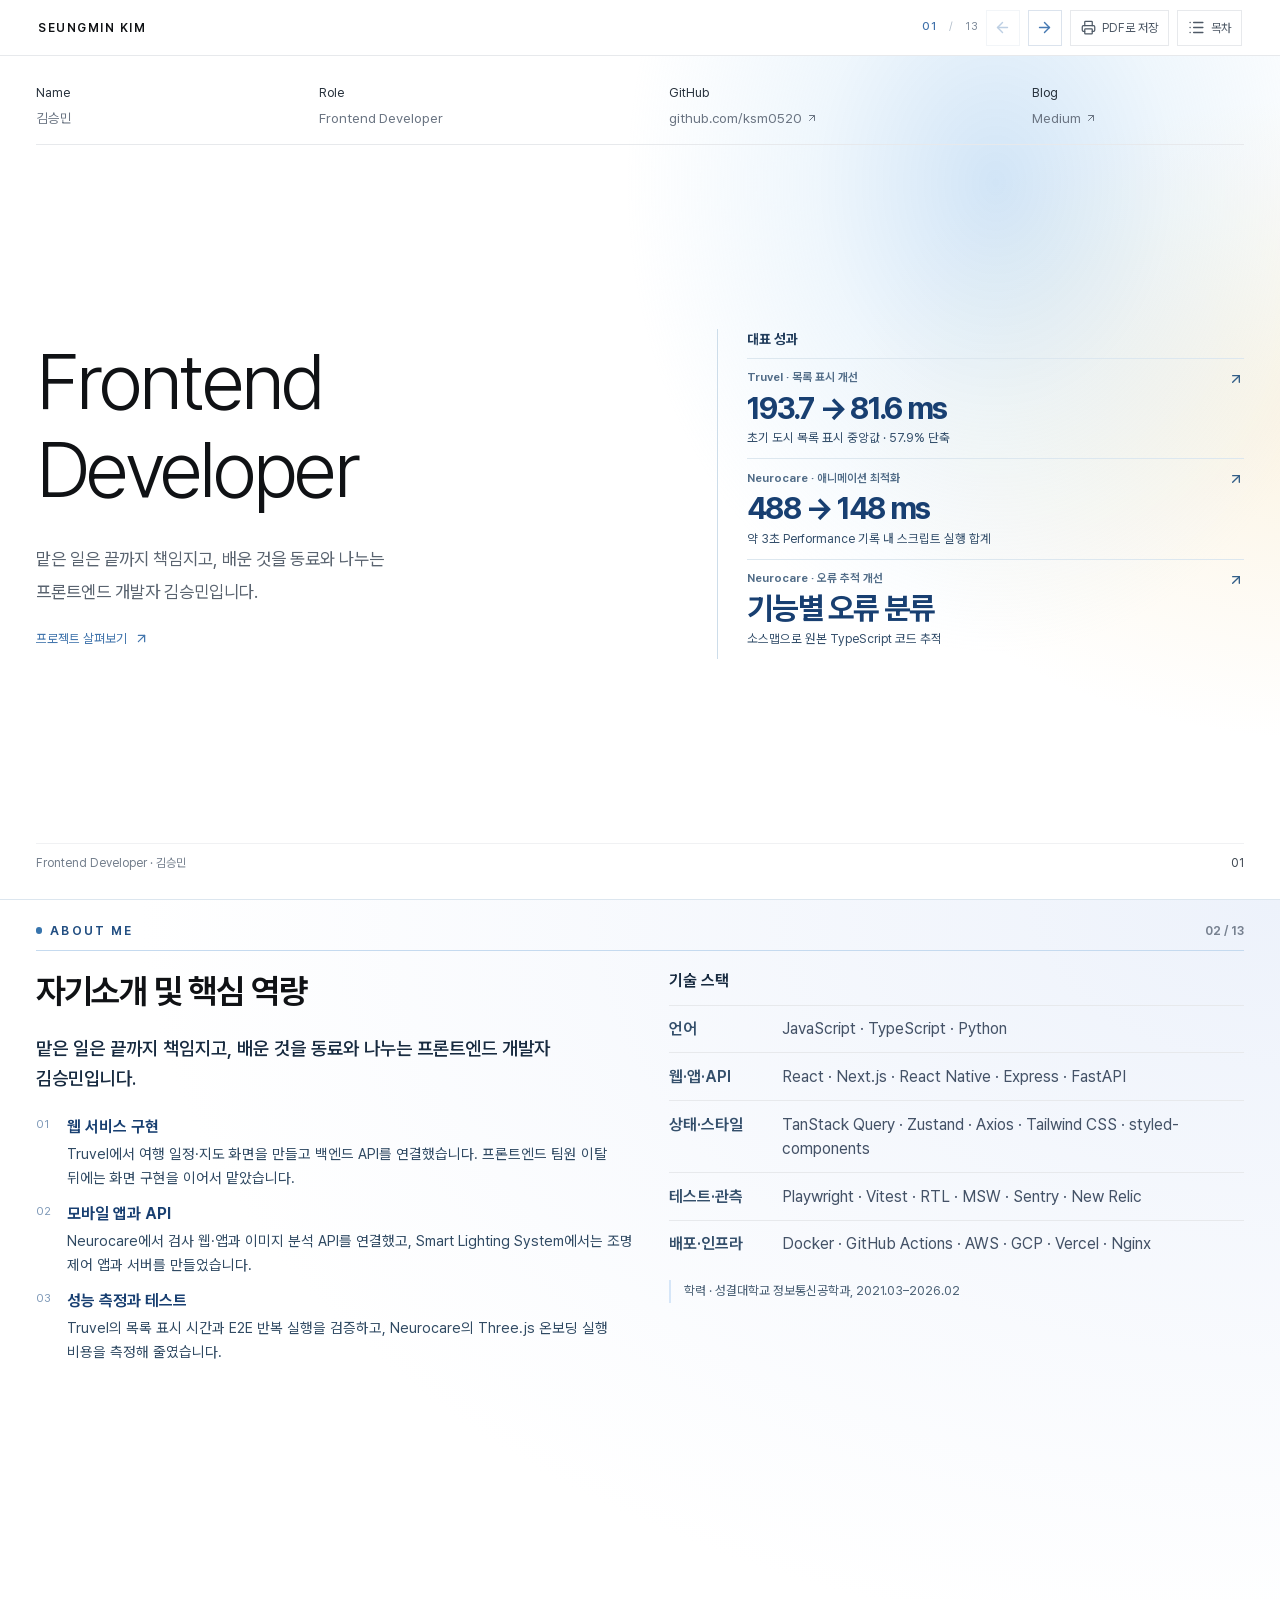
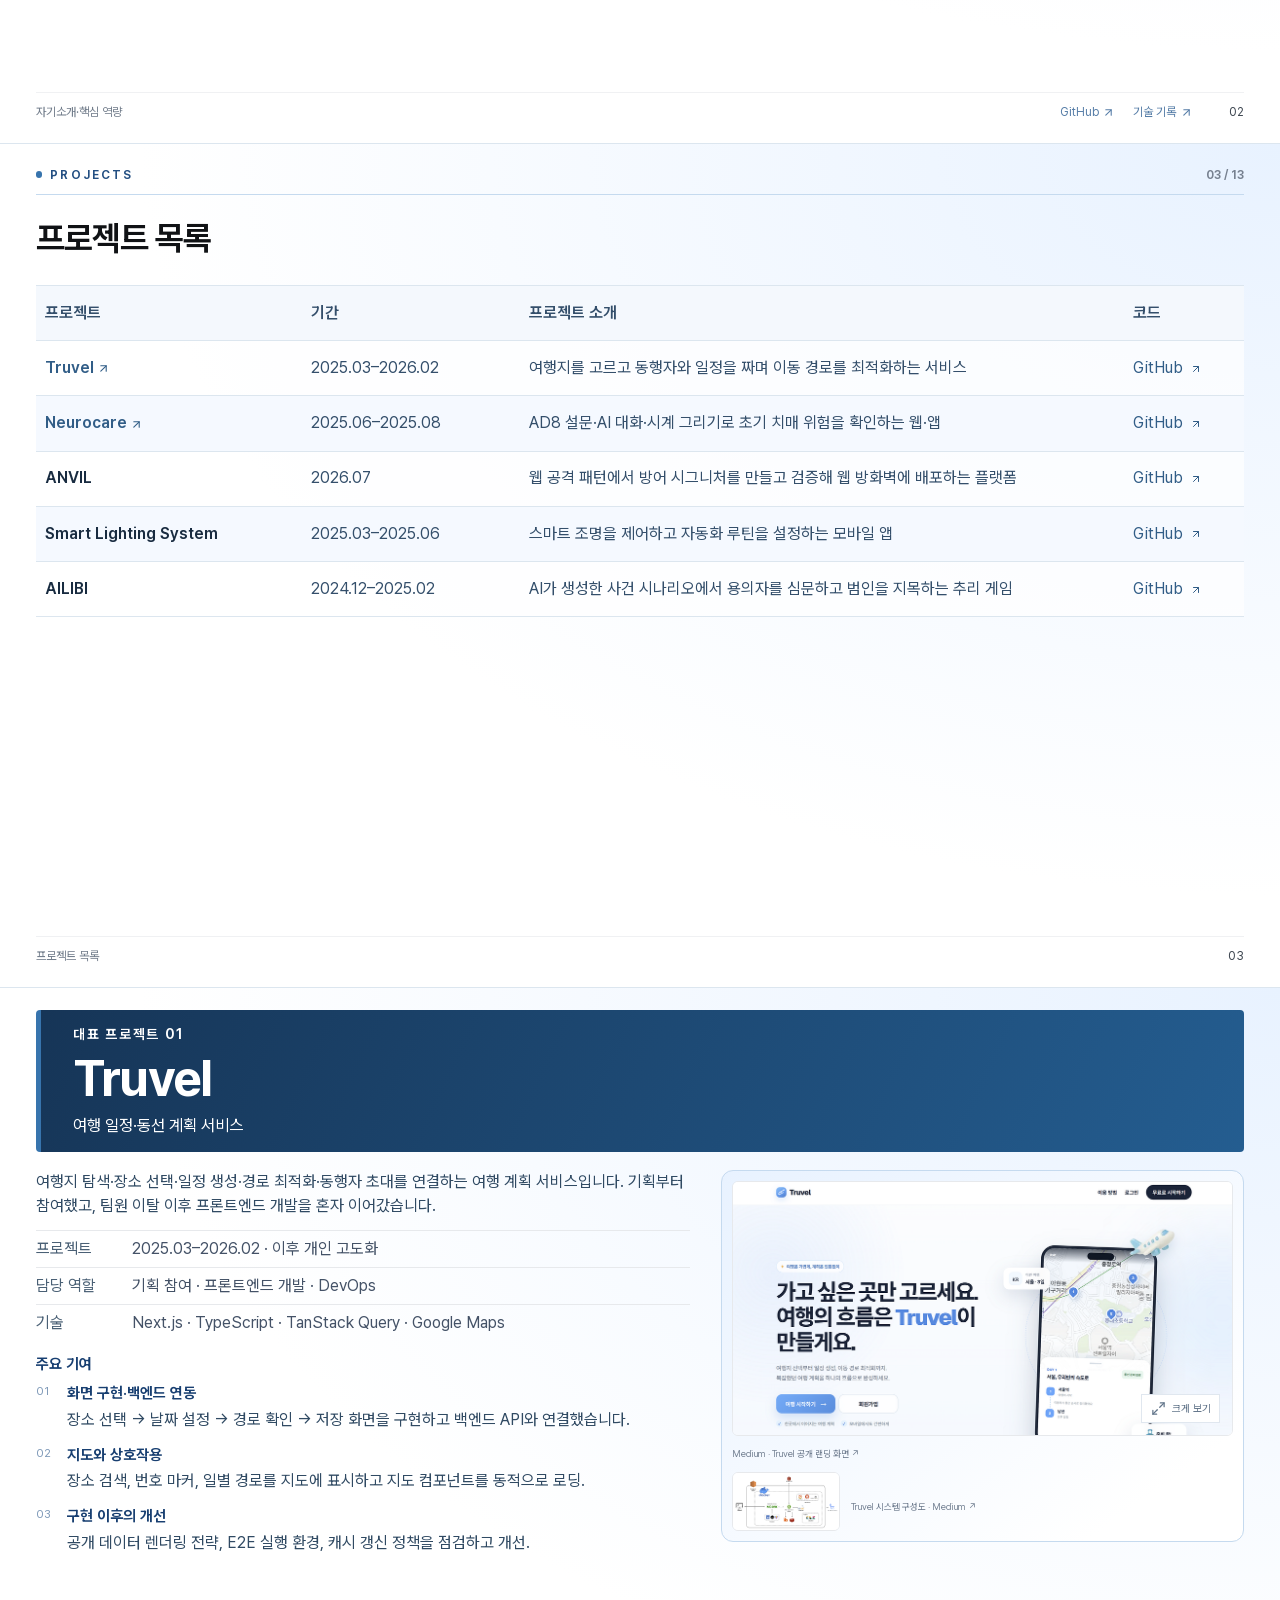
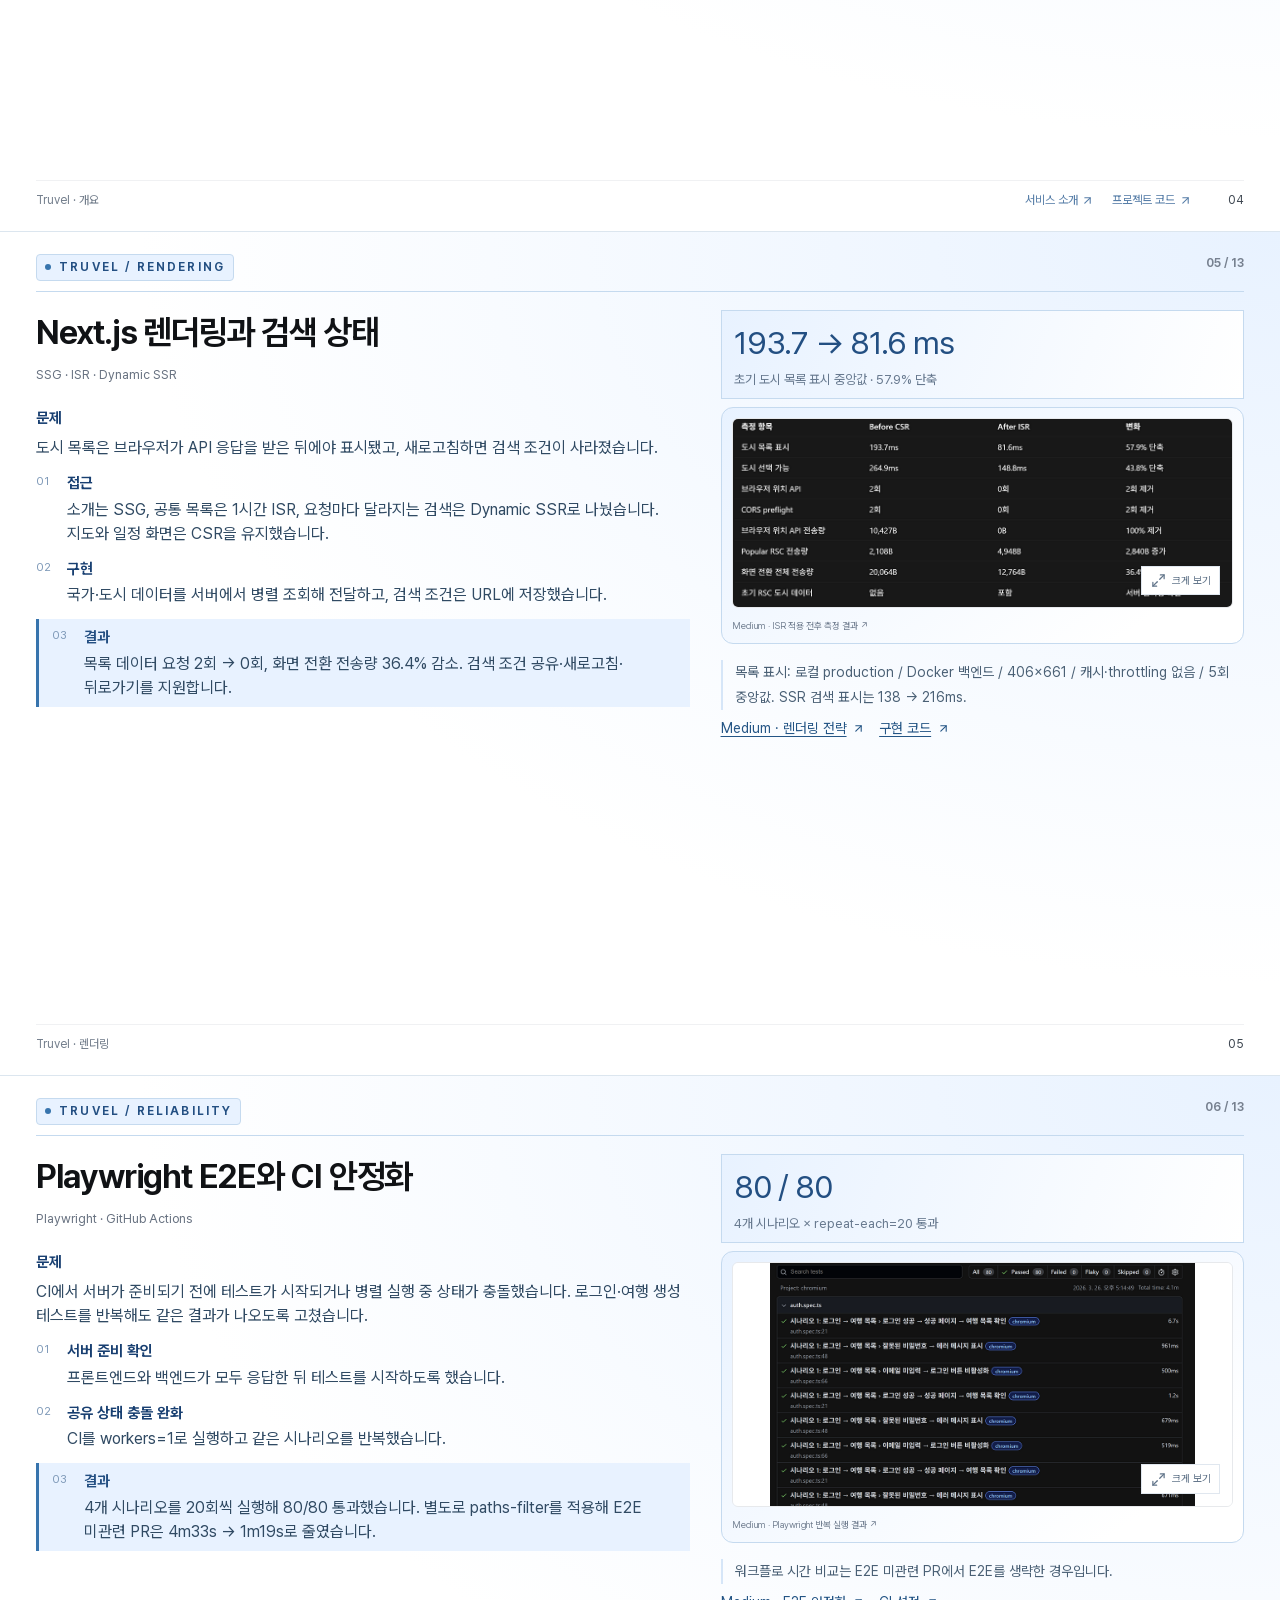
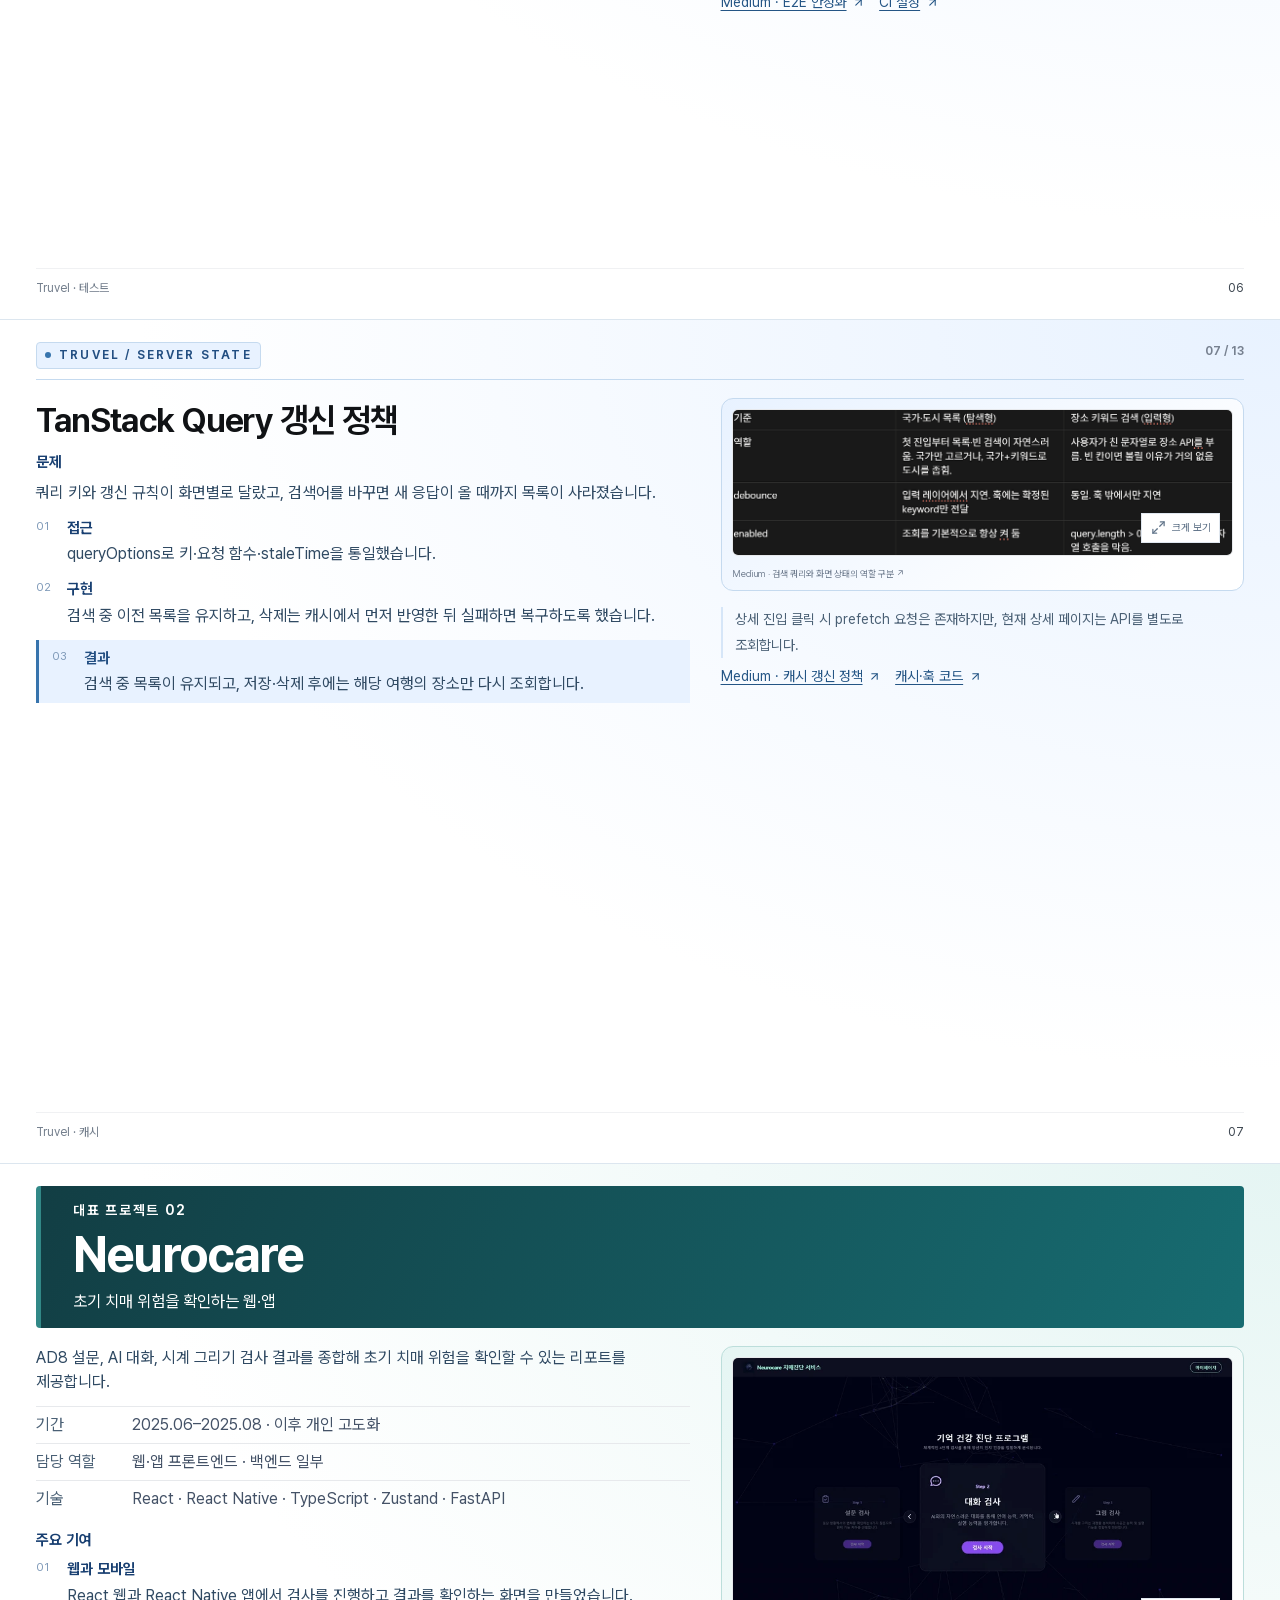
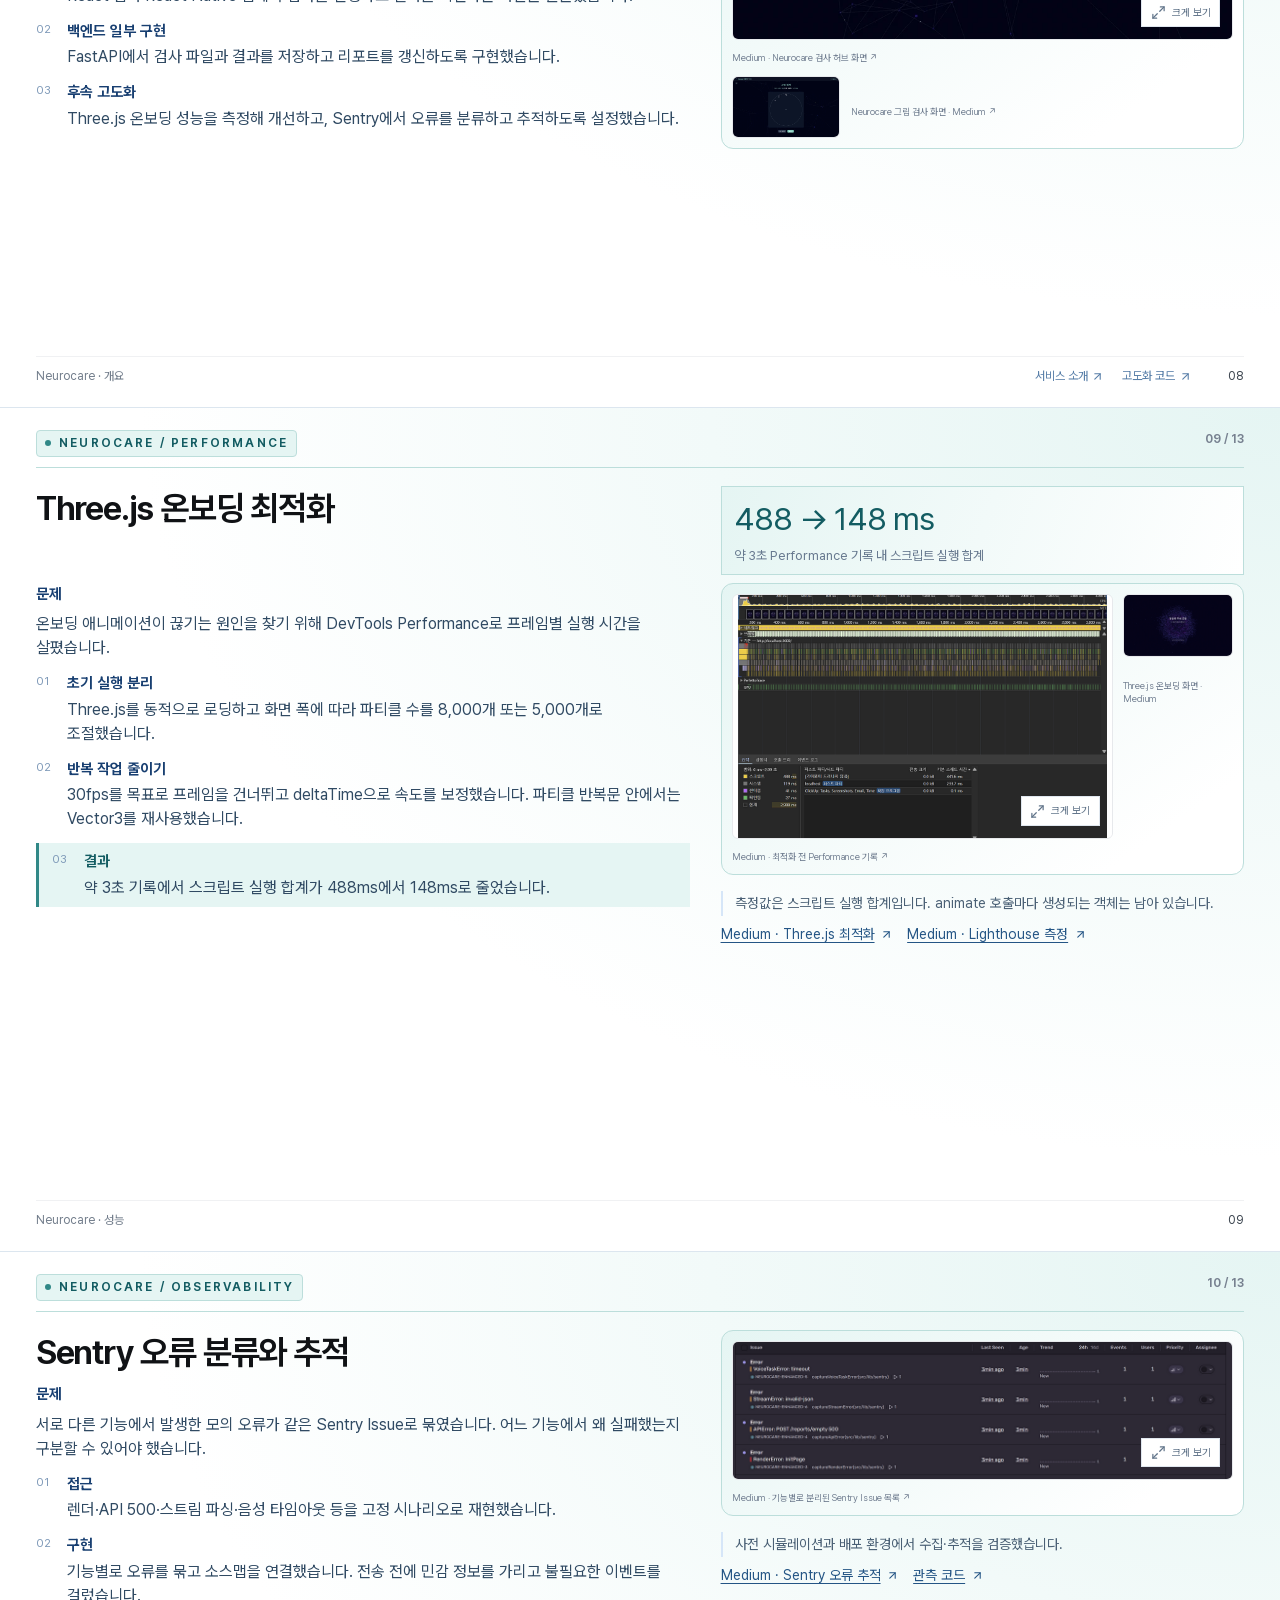
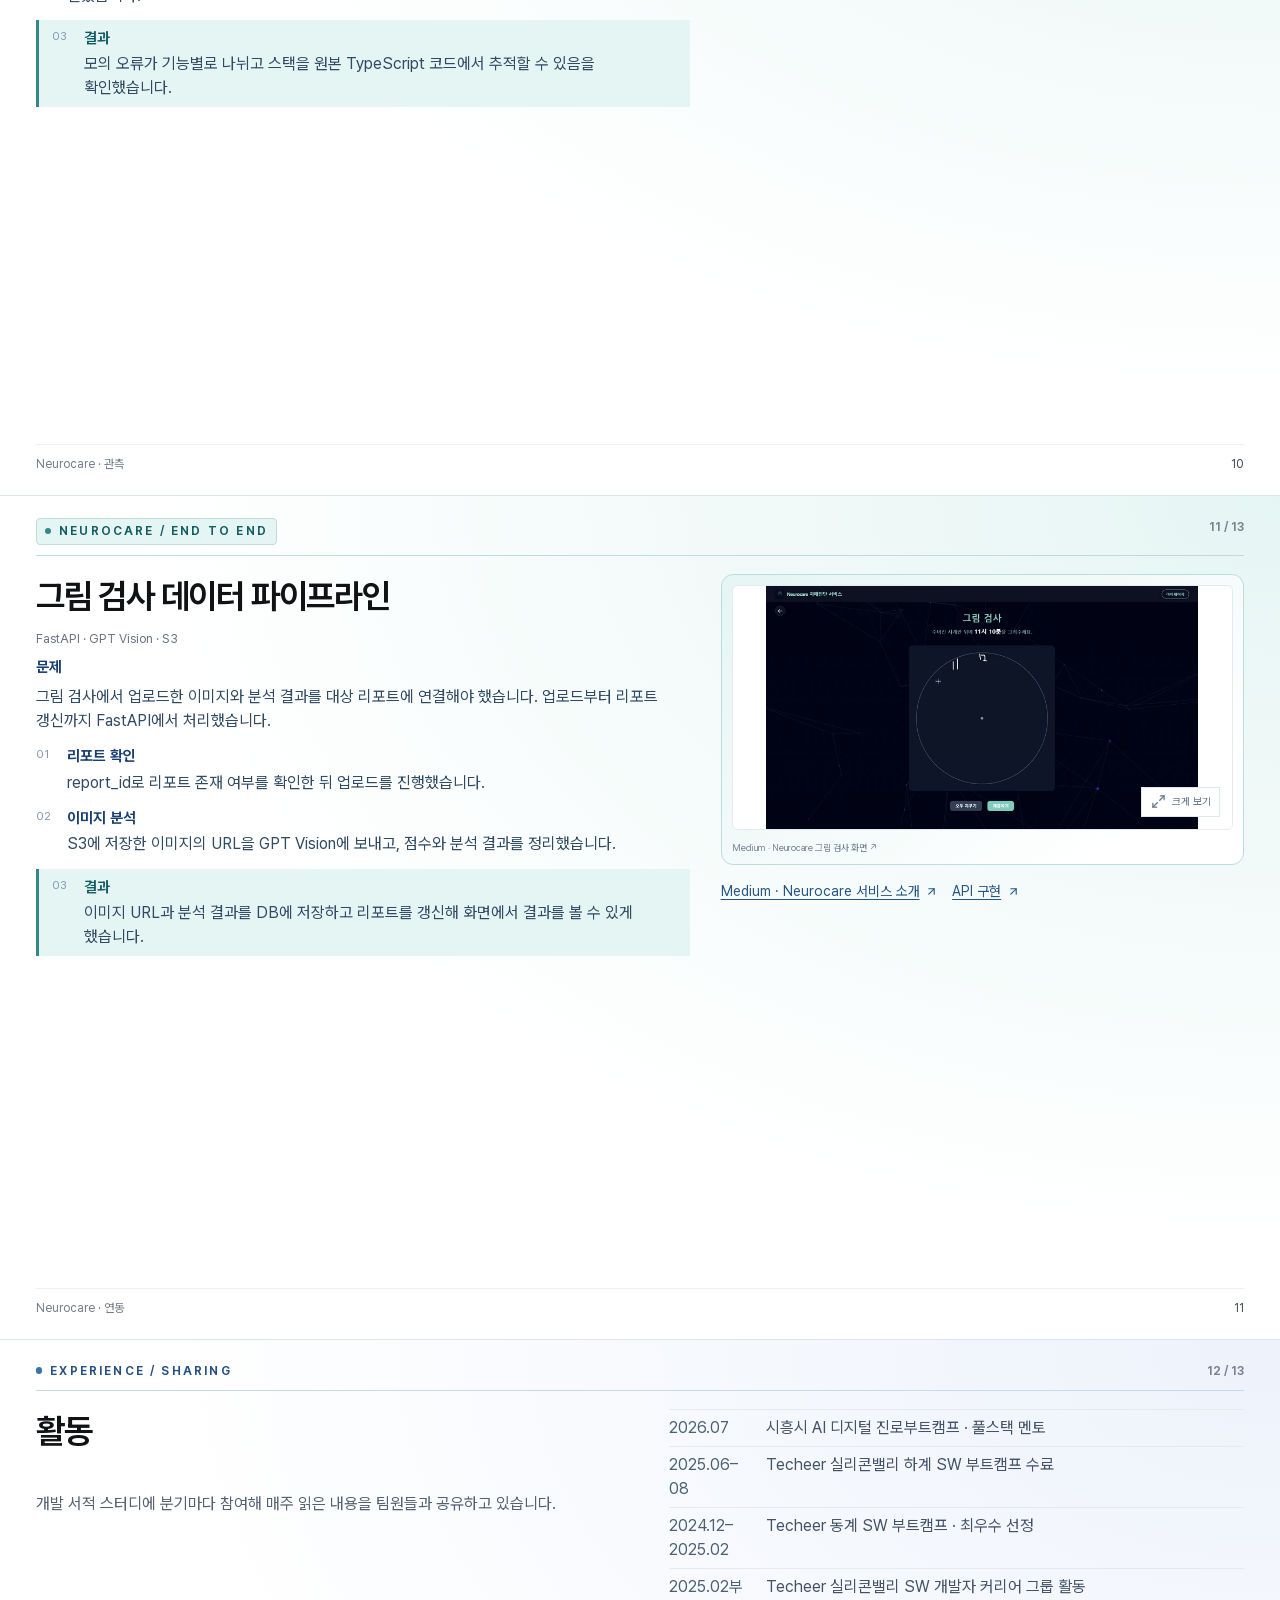
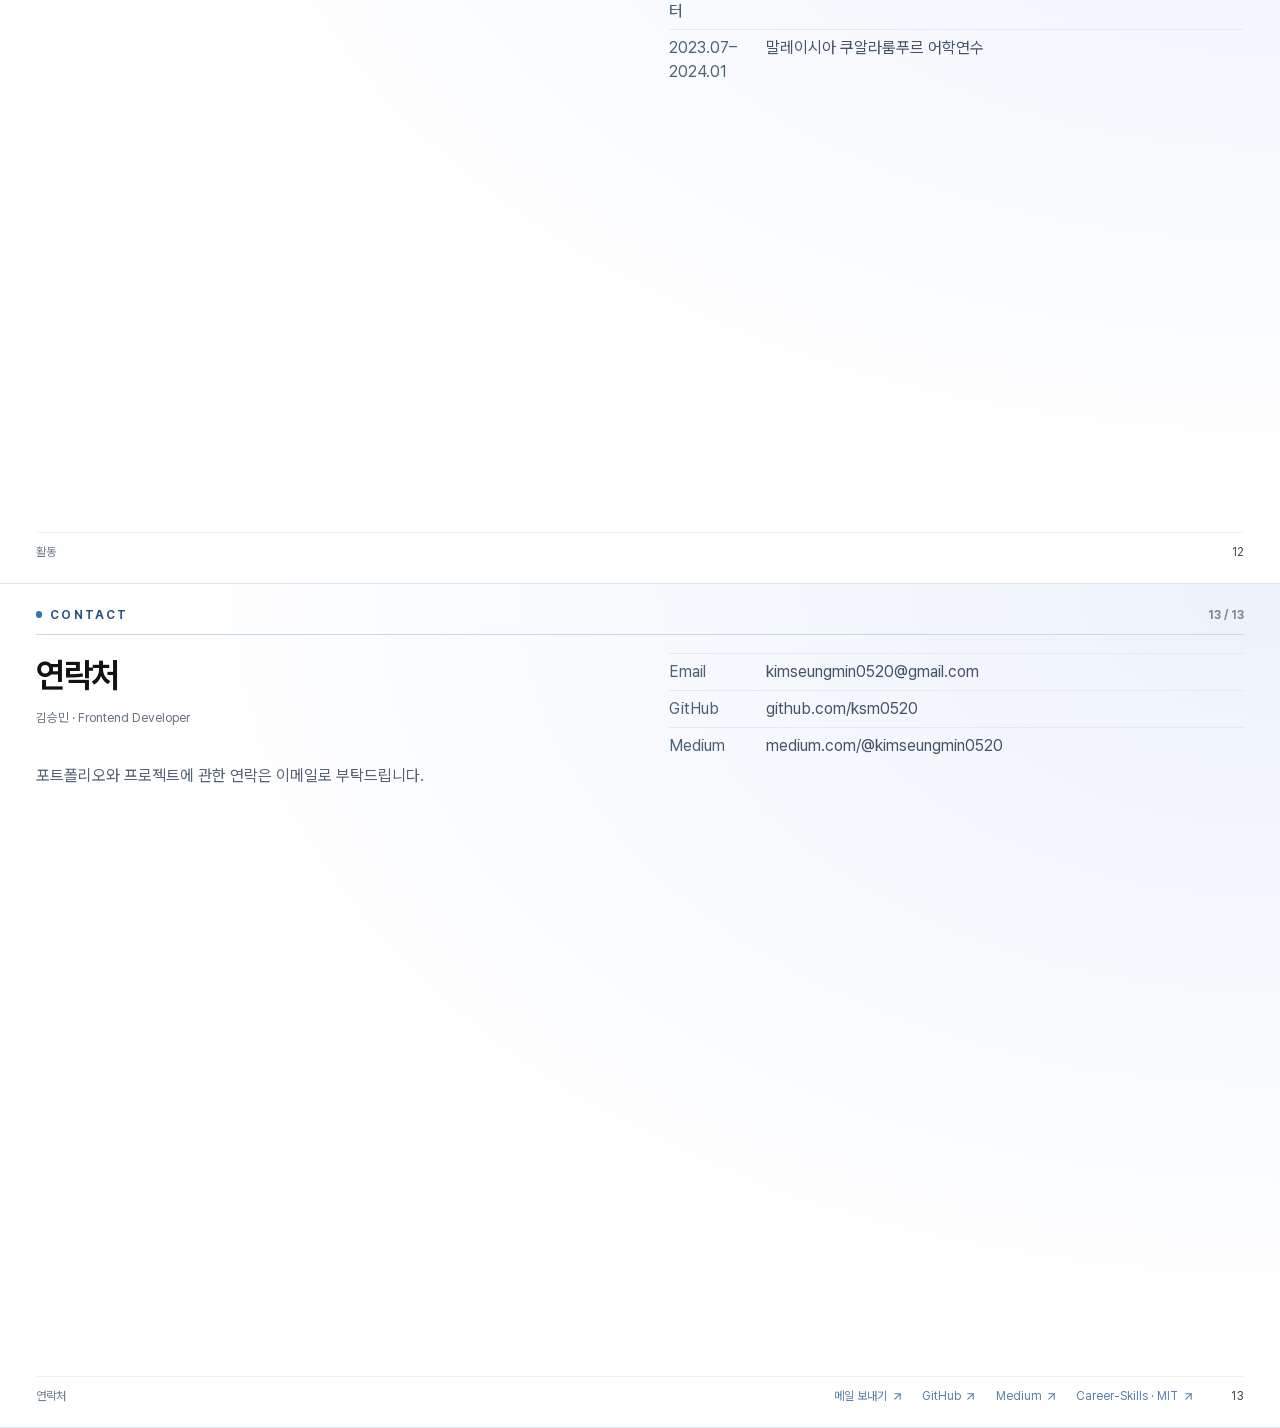
==== commit e65d96c5: "Feature rendering animation and error tracking on the cover" ====
--- a/index.html
+++ b/index.html
@@ -1,2 +1,2 @@
-<!DOCTYPE html><html lang="ko"><head><meta charSet="utf-8"/><meta name="viewport" content="width=device-width, initial-scale=1"/><link rel="preload" href="/_next/static/media/PretendardVariable-s.p.0ztvx5mb7lxp4.woff2" as="font" crossorigin="" type="font/woff2"/><link rel="preload" as="image" href="/images/projects/truvel-home.png"/><link rel="preload" as="image" href="/images/projects/truvel-architecture.png"/><link rel="preload" as="image" href="/images/projects/truvel-rendering.png"/><link rel="preload" as="image" href="/images/projects/truvel-e2e.png"/><link rel="preload" as="image" href="/images/projects/truvel-query.png"/><link rel="preload" as="image" href="/images/projects/neuro-main.webp"/><link rel="preload" as="image" href="/images/projects/neuro-drawing.webp"/><link rel="preload" as="image" href="/images/projects/neuro-performance.png"/><link rel="preload" as="image" href="/images/projects/neuro-init.webp"/><link rel="preload" as="image" href="/images/projects/neuro-sentry.png"/><link rel="stylesheet" href="/_next/static/chunks/3jyy5b__jh62z.css" data-precedence="next"/><link rel="preload" as="script" fetchPriority="low" href="/_next/static/chunks/31qp8jfkw0x2h.js"/><script src="/_next/static/chunks/18pabp52bbmeb.js" async=""></script><script src="/_next/static/chunks/216iyidhmrh3u.js" async=""></script><script src="/_next/static/chunks/turbopack-3-ry682tkyiqk.js" async=""></script><script src="/_next/static/chunks/0umf92h1sb77c.js" async=""></script><script src="/_next/static/chunks/3bjp2ms78t_oc.js" async=""></script><meta name="next-size-adjust" content=""/><title>김승민 — Frontend Developer Portfolio</title><meta name="description" content="김승민의 프론트엔드 개발자 포트폴리오. Truvel·Neurocare의 구현, 성능 측정, 테스트와 오류 추적 경험."/><meta name="robots" content="noindex, nofollow"/><link rel="icon" href="/icon.svg?icon.1mkejk981asda.svg" sizes="any" type="image/svg+xml"/><script src="/_next/static/chunks/0cz1d0mv5g_q7.js" noModule=""></script></head><body class="_7uFvpa_variable"><div hidden=""><!--$--><!--/$--></div><div class="portfolio" data-active="cover"><a href="#cover" class="skip-link">본문 바로가기</a><header class="app-header"><a href="#cover" class="brand"><span class="brand-mark">K</span><span>SEUNGMIN KIM<span class="brand-sub">FRONTEND DEVELOPER</span></span></a><div class="header-actions"><div class="header-paging"><span class="page-status" aria-label="현재 1장 / 총 13장"><strong>01</strong><span>/</span>13</span><div class="paging-buttons"><button aria-label="이전 슬라이드" disabled=""><svg xmlns="http://www.w3.org/2000/svg" width="17" height="17" viewBox="0 0 24 24" fill="none" stroke="currentColor" stroke-width="2" stroke-linecap="round" stroke-linejoin="round" class="lucide lucide-arrow-left" aria-hidden="true"><path d="m12 19-7-7 7-7"></path><path d="M19 12H5"></path></svg></button><button aria-label="다음 슬라이드"><svg xmlns="http://www.w3.org/2000/svg" width="17" height="17" viewBox="0 0 24 24" fill="none" stroke="currentColor" stroke-width="2" stroke-linecap="round" stroke-linejoin="round" class="lucide lucide-arrow-right" aria-hidden="true"><path d="M5 12h14"></path><path d="m12 5 7 7-7 7"></path></svg></button></div></div><button class="print-button" aria-label="PDF로 저장"><svg xmlns="http://www.w3.org/2000/svg" width="15" height="15" viewBox="0 0 24 24" fill="none" stroke="currentColor" stroke-width="2" stroke-linecap="round" stroke-linejoin="round" class="lucide lucide-printer" aria-hidden="true"><path d="M6 18H4a2 2 0 0 1-2-2v-5a2 2 0 0 1 2-2h16a2 2 0 0 1 2 2v5a2 2 0 0 1-2 2h-2"></path><path d="M6 9V3a1 1 0 0 1 1-1h10a1 1 0 0 1 1 1v6"></path><rect x="6" y="14" width="12" height="8" rx="1"></rect></svg><span>PDF로 저장</span></button><button class="menu-button" aria-label="목차 열기" type="button" aria-haspopup="dialog" aria-expanded="false" data-state="closed" data-slot="sheet-trigger"><svg xmlns="http://www.w3.org/2000/svg" width="17" height="17" viewBox="0 0 24 24" fill="none" stroke="currentColor" stroke-width="2" stroke-linecap="round" stroke-linejoin="round" class="lucide lucide-list" aria-hidden="true"><path d="M3 5h.01"></path><path d="M3 12h.01"></path><path d="M3 19h.01"></path><path d="M8 5h13"></path><path d="M8 12h13"></path><path d="M8 19h13"></path></svg><span>목차</span></button></div></header><div class="workspace"><main id="main" class="main-stage"><div class="slides"><section id="cover" class="slide cover-slide" aria-labelledby="cover-title" tabindex="-1"><div class="cover-glow" aria-hidden="true"></div><header class="cover-meta"><div><span class="meta-label">Name</span><span>김승민</span></div><div><span class="meta-label">Role</span><span>Frontend Developer</span></div><div><span class="meta-label">GitHub</span><a href="https://github.com/ksm0520" target="_blank" rel="noreferrer">github.com/ksm0520<!-- --> <svg xmlns="http://www.w3.org/2000/svg" width="12" height="12" viewBox="0 0 24 24" fill="none" stroke="currentColor" stroke-width="2" stroke-linecap="round" stroke-linejoin="round" class="lucide lucide-arrow-up-right" aria-hidden="true"><path d="M7 7h10v10"></path><path d="M7 17 17 7"></path></svg></a></div><div><span class="meta-label">Blog</span><a href="https://medium.com/@kimseungmin0520" target="_blank" rel="noreferrer">Medium <svg xmlns="http://www.w3.org/2000/svg" width="12" height="12" viewBox="0 0 24 24" fill="none" stroke="currentColor" stroke-width="2" stroke-linecap="round" stroke-linejoin="round" class="lucide lucide-arrow-up-right" aria-hidden="true"><path d="M7 7h10v10"></path><path d="M7 17 17 7"></path></svg></a></div></header><div class="cover-content"><div class="cover-body"><h1 id="cover-title">Frontend<br/>Developer</h1><p class="introduction">맡은 일은 끝까지 책임지고, 배운 것을 동료와 나누는
-프론트엔드 개발자 김승민입니다.</p><a class="project-shortcut" href="#projects">프로젝트 살펴보기 <svg xmlns="http://www.w3.org/2000/svg" width="15" height="15" viewBox="0 0 24 24" fill="none" stroke="currentColor" stroke-width="2" stroke-linecap="round" stroke-linejoin="round" class="lucide lucide-arrow-up-right" aria-hidden="true"><path d="M7 7h10v10"></path><path d="M7 17 17 7"></path></svg></a></div><aside class="cover-highlights" aria-label="대표 성과"><h2>대표 성과</h2><a href="#truvel-rendering"><span class="highlight-project">Truvel</span><strong>193.7 → 81.6 ms</strong><span class="highlight-label">초기 도시 목록 표시 중앙값 · 57.9% 단축</span><svg xmlns="http://www.w3.org/2000/svg" width="16" height="16" viewBox="0 0 24 24" fill="none" stroke="currentColor" stroke-width="2" stroke-linecap="round" stroke-linejoin="round" class="lucide lucide-arrow-up-right" aria-hidden="true"><path d="M7 7h10v10"></path><path d="M7 17 17 7"></path></svg></a><a href="#truvel-e2e"><span class="highlight-project">Truvel</span><strong>80 / 80</strong><span class="highlight-label">4개 시나리오 × repeat-each=20 통과</span><svg xmlns="http://www.w3.org/2000/svg" width="16" height="16" viewBox="0 0 24 24" fill="none" stroke="currentColor" stroke-width="2" stroke-linecap="round" stroke-linejoin="round" class="lucide lucide-arrow-up-right" aria-hidden="true"><path d="M7 7h10v10"></path><path d="M7 17 17 7"></path></svg></a><a href="#neuro-performance"><span class="highlight-project">Neurocare</span><strong>488 → 148 ms</strong><span class="highlight-label">약 3초 Performance 기록 내 스크립트 실행 합계</span><svg xmlns="http://www.w3.org/2000/svg" width="16" height="16" viewBox="0 0 24 24" fill="none" stroke="currentColor" stroke-width="2" stroke-linecap="round" stroke-linejoin="round" class="lucide lucide-arrow-up-right" aria-hidden="true"><path d="M7 7h10v10"></path><path d="M7 17 17 7"></path></svg></a></aside></div><footer class="slide-footer"><span>Frontend Developer · 김승민</span><span>01</span></footer></section><section id="about" class="slide story-slide text-slide intro-slide" aria-labelledby="about-title" tabindex="-1"><header class="slide-header"><span>ABOUT ME</span><span>02<!-- --> /<!-- --> <!-- -->13</span></header><div class="story-body"><div class="story-main"><div class="story-heading"><div class="story-title"><h2 id="about-title">자기소개 및 핵심 역량</h2></div></div><p class="story-lead">맡은 일은 끝까지 책임지고, 배운 것을 동료와 나누는 프론트엔드 개발자 김승민입니다.</p><ol class="story-steps"><li><span aria-hidden="true">01</span><div><h3>웹 서비스 구현</h3><p>Truvel에서 여행 일정·지도 화면을 만들고 백엔드 API를 연결했습니다. 프론트엔드 팀원 이탈 뒤에는 화면 구현을 이어서 맡았습니다.</p></div></li><li><span aria-hidden="true">02</span><div><h3>모바일 앱과 API</h3><p>Neurocare에서 검사 웹·앱과 이미지 분석 API를 연결했고, Smart Lighting System에서는 조명 제어 앱과 서버를 만들었습니다.</p></div></li><li><span aria-hidden="true">03</span><div><h3>성능 측정과 테스트</h3><p>Truvel의 목록 표시 시간과 E2E 반복 실행을 검증하고, Neurocare의 Three.js 온보딩 실행 비용을 측정해 줄였습니다.</p></div></li></ol></div><div class="story-copy"><h3 class="intro-skills-title">기술 스택</h3><dl class="story-facts"><div><dt>언어</dt><dd>JavaScript · TypeScript · Python</dd></div><div><dt>웹·앱·API</dt><dd>React · Next.js · React Native · Express · FastAPI</dd></div><div><dt>상태·스타일</dt><dd>TanStack Query · Zustand · Axios · Tailwind CSS · styled-components</dd></div><div><dt>테스트·관측</dt><dd>Playwright · Vitest · RTL · MSW · Sentry · New Relic</dd></div><div><dt>배포·인프라</dt><dd>Docker · GitHub Actions · AWS · GCP · Vercel · Nginx</dd></div></dl><p class="story-note">학력 · 성결대학교 정보통신공학과, 2021.03–2026.02</p></div></div><footer class="slide-footer story-footer"><span>자기소개·핵심 역량</span><nav aria-label="자기소개·핵심 역량 참고 자료"><a href="https://github.com/ksm0520" target="_blank" rel="noreferrer">GitHub<svg xmlns="http://www.w3.org/2000/svg" width="13" height="13" viewBox="0 0 24 24" fill="none" stroke="currentColor" stroke-width="2" stroke-linecap="round" stroke-linejoin="round" class="lucide lucide-arrow-up-right" aria-hidden="true"><path d="M7 7h10v10"></path><path d="M7 17 17 7"></path></svg></a><a href="https://medium.com/@kimseungmin0520/%EB%A0%8C%EB%8D%94%EB%A7%81-%EC%A0%84%EB%9E%B5-%EA%B3%A0%EB%8F%84%ED%99%94-ssg-isr-dynamic-ssr-%EC%A0%81%EC%9A%A9%EA%B3%BC-%EC%84%B1%EB%8A%A5-%EA%B2%80%EC%A6%9D-d0ac974b0618" target="_blank" rel="noreferrer">기술 기록<svg xmlns="http://www.w3.org/2000/svg" width="13" height="13" viewBox="0 0 24 24" fill="none" stroke="currentColor" stroke-width="2" stroke-linecap="round" stroke-linejoin="round" class="lucide lucide-arrow-up-right" aria-hidden="true"><path d="M7 7h10v10"></path><path d="M7 17 17 7"></path></svg></a></nav><span>02</span></footer></section><section id="projects" class="slide story-slide text-slide project-index-slide" aria-labelledby="projects-title" tabindex="-1"><header class="slide-header"><span>PROJECTS</span><span>03<!-- --> /<!-- --> <!-- -->13</span></header><div class="project-index"><h2 id="projects-title">프로젝트 목록</h2><table aria-labelledby="projects-title"><colgroup><col class="project-index-name"/><col class="project-index-period"/><col/><col class="project-index-link"/></colgroup><thead><tr><th scope="col">프로젝트</th><th scope="col">기간</th><th scope="col">프로젝트 소개</th><th scope="col">코드</th></tr></thead><tbody><tr><th scope="row"><a href="#truvel">Truvel<svg xmlns="http://www.w3.org/2000/svg" width="13" height="13" viewBox="0 0 24 24" fill="none" stroke="currentColor" stroke-width="2" stroke-linecap="round" stroke-linejoin="round" class="lucide lucide-arrow-up-right" aria-hidden="true"><path d="M7 7h10v10"></path><path d="M7 17 17 7"></path></svg></a></th><td class="project-index-date">2025.03–2026.02</td><td class="project-index-description">여행지를 고르고 동행자와 일정을 짜며 이동 경로를 최적화하는 서비스</td><td class="project-index-code"><a href="https://github.com/Team-ALT-T/Truvel" target="_blank" rel="noreferrer" aria-label="Truvel GitHub">GitHub <svg xmlns="http://www.w3.org/2000/svg" width="12" height="12" viewBox="0 0 24 24" fill="none" stroke="currentColor" stroke-width="2" stroke-linecap="round" stroke-linejoin="round" class="lucide lucide-arrow-up-right" aria-hidden="true"><path d="M7 7h10v10"></path><path d="M7 17 17 7"></path></svg></a></td></tr><tr><th scope="row"><a href="#neurocare">Neurocare<svg xmlns="http://www.w3.org/2000/svg" width="13" height="13" viewBox="0 0 24 24" fill="none" stroke="currentColor" stroke-width="2" stroke-linecap="round" stroke-linejoin="round" class="lucide lucide-arrow-up-right" aria-hidden="true"><path d="M7 7h10v10"></path><path d="M7 17 17 7"></path></svg></a></th><td class="project-index-date">2025.06–2025.08</td><td class="project-index-description">AD8 설문·AI 대화·시계 그리기로 초기 치매 위험을 확인하는 웹·앱</td><td class="project-index-code"><a href="https://github.com/2025-Summer-Bootcamp-team-I/Neurocare" target="_blank" rel="noreferrer" aria-label="Neurocare GitHub">GitHub <svg xmlns="http://www.w3.org/2000/svg" width="12" height="12" viewBox="0 0 24 24" fill="none" stroke="currentColor" stroke-width="2" stroke-linecap="round" stroke-linejoin="round" class="lucide lucide-arrow-up-right" aria-hidden="true"><path d="M7 7h10v10"></path><path d="M7 17 17 7"></path></svg></a></td></tr><tr><th scope="row">ANVIL</th><td class="project-index-date">2026.07</td><td class="project-index-description">웹 공격 패턴에서 방어 시그니처를 만들고 검증해 웹 방화벽에 배포하는 플랫폼</td><td class="project-index-code"><a href="https://github.com/2026-siheung-sw-bootcamp-team-H/anvil" target="_blank" rel="noreferrer" aria-label="ANVIL GitHub">GitHub <svg xmlns="http://www.w3.org/2000/svg" width="12" height="12" viewBox="0 0 24 24" fill="none" stroke="currentColor" stroke-width="2" stroke-linecap="round" stroke-linejoin="round" class="lucide lucide-arrow-up-right" aria-hidden="true"><path d="M7 7h10v10"></path><path d="M7 17 17 7"></path></svg></a></td></tr><tr><th scope="row">Smart Lighting System</th><td class="project-index-date">2025.03–2025.06</td><td class="project-index-description">스마트 조명을 제어하고 자동화 루틴을 설정하는 모바일 앱</td><td class="project-index-code"><a href="https://github.com/ksm0520/Graduation-Project-Smart-Lighting-System" target="_blank" rel="noreferrer" aria-label="Smart Lighting System GitHub">GitHub <svg xmlns="http://www.w3.org/2000/svg" width="12" height="12" viewBox="0 0 24 24" fill="none" stroke="currentColor" stroke-width="2" stroke-linecap="round" stroke-linejoin="round" class="lucide lucide-arrow-up-right" aria-hidden="true"><path d="M7 7h10v10"></path><path d="M7 17 17 7"></path></svg></a></td></tr><tr><th scope="row">AILIBI</th><td class="project-index-date">2024.12–2025.02</td><td class="project-index-description">AI가 생성한 사건 시나리오에서 용의자를 심문하고 범인을 지목하는 추리 게임</td><td class="project-index-code"><a href="https://github.com/2024-Winter-Bootcamp-team-K/AILIBI-Frontend" target="_blank" rel="noreferrer" aria-label="AILIBI GitHub">GitHub <svg xmlns="http://www.w3.org/2000/svg" width="12" height="12" viewBox="0 0 24 24" fill="none" stroke="currentColor" stroke-width="2" stroke-linecap="round" stroke-linejoin="round" class="lucide lucide-arrow-up-right" aria-hidden="true"><path d="M7 7h10v10"></path><path d="M7 17 17 7"></path></svg></a></td></tr></tbody></table></div><footer class="slide-footer story-footer"><span>프로젝트 목록</span><span>03</span></footer></section><section id="truvel" class="slide story-slide with-image project-overview" aria-labelledby="truvel-title" tabindex="-1"><header class="project-chapter"><span>대표 프로젝트 <!-- -->01</span><h2 id="truvel-title">Truvel</h2><p>여행 일정·동선 계획 서비스</p></header><div class="story-body"><div class="story-copy"><p class="story-summary">여행지 탐색·장소 선택·일정 생성·경로 최적화·동행자 초대를 연결하는 여행 계획 서비스입니다. 기획부터 참여했고, 팀원 이탈 이후 프론트엔드 개발을 혼자 이어갔습니다.</p><dl class="story-facts"><div><dt>프로젝트</dt><dd>2025.03–2026.02 · 이후 개인 고도화</dd></div><div><dt>담당 역할</dt><dd>기획 참여 · 프론트엔드 개발 · DevOps</dd></div><div><dt>기술</dt><dd>Next.js · TypeScript · TanStack Query · Google Maps</dd></div></dl><p class="story-block-label">주요 기여</p><ol class="story-steps"><li><span aria-hidden="true">01</span><div><h3>화면 구현·백엔드 연동</h3><p>장소 선택 → 날짜 설정 → 경로 확인 → 저장 화면을 구현하고 백엔드 API와 연결했습니다.</p></div></li><li><span aria-hidden="true">02</span><div><h3>지도와 상호작용</h3><p>장소 검색, 번호 마커, 일별 경로를 지도에 표시하고 지도 컴포넌트를 동적으로 로딩.</p></div></li><li><span aria-hidden="true">03</span><div><h3>구현 이후의 개선</h3><p>공개 데이터 렌더링 전략, E2E 실행 환경, 캐시 갱신 정책을 점검하고 개선.</p></div></li></ol></div><div class="story-visual"><figure class="project-figure"><button class="image-trigger" aria-label="Truvel 공개 랜딩 화면 크게 보기" type="button" aria-haspopup="dialog" aria-expanded="false" data-state="closed" data-slot="dialog-trigger"><img alt="Truvel 공개 랜딩 화면" loading="eager" width="1200" height="900" decoding="async" data-nimg="1" style="color:transparent" src="/images/projects/truvel-home.png"/><span class="image-expand"><svg xmlns="http://www.w3.org/2000/svg" width="15" height="15" viewBox="0 0 24 24" fill="none" stroke="currentColor" stroke-width="2" stroke-linecap="round" stroke-linejoin="round" class="lucide lucide-maximize-2" aria-hidden="true"><path d="M15 3h6v6"></path><path d="m21 3-7 7"></path><path d="m3 21 7-7"></path><path d="M9 21H3v-6"></path></svg> 크게 보기</span></button><figcaption><a href="https://medium.com/@kimseungmin0520/%EB%A0%8C%EB%8D%94%EB%A7%81-%EC%A0%84%EB%9E%B5-%EA%B3%A0%EB%8F%84%ED%99%94-ssg-isr-dynamic-ssr-%EC%A0%81%EC%9A%A9%EA%B3%BC-%EC%84%B1%EB%8A%A5-%EA%B2%80%EC%A6%9D-d0ac974b0618" target="_blank" rel="noreferrer">Medium · Truvel 공개 랜딩 화면<!-- --> ↗</a></figcaption></figure><figure class="project-figure compact-figure"><button class="image-trigger" aria-label="Truvel 시스템 구성도 크게 보기" type="button" aria-haspopup="dialog" aria-expanded="false" data-state="closed" data-slot="dialog-trigger"><img alt="Truvel 시스템 구성도" loading="eager" width="1200" height="900" decoding="async" data-nimg="1" style="color:transparent" src="/images/projects/truvel-architecture.png"/><span class="image-expand"><svg xmlns="http://www.w3.org/2000/svg" width="15" height="15" viewBox="0 0 24 24" fill="none" stroke="currentColor" stroke-width="2" stroke-linecap="round" stroke-linejoin="round" class="lucide lucide-maximize-2" aria-hidden="true"><path d="M15 3h6v6"></path><path d="m21 3-7 7"></path><path d="m3 21 7-7"></path><path d="M9 21H3v-6"></path></svg> 크게 보기</span></button><figcaption><a href="https://medium.com/@kimseungmin0520/truvel-true-travel-experience-tailored-to-you-99259a1d6a4d" target="_blank" rel="noreferrer">Truvel 시스템 구성도 · Medium<!-- --> ↗</a></figcaption></figure></div></div><footer class="slide-footer story-footer"><span>Truvel · 개요</span><nav aria-label="Truvel · 개요 참고 자료"><a href="https://medium.com/@kimseungmin0520/truvel-true-travel-experience-tailored-to-you-99259a1d6a4d" target="_blank" rel="noreferrer">서비스 소개<svg xmlns="http://www.w3.org/2000/svg" width="13" height="13" viewBox="0 0 24 24" fill="none" stroke="currentColor" stroke-width="2" stroke-linecap="round" stroke-linejoin="round" class="lucide lucide-arrow-up-right" aria-hidden="true"><path d="M7 7h10v10"></path><path d="M7 17 17 7"></path></svg></a><a href="https://github.com/Team-ALT-T/Truvel" target="_blank" rel="noreferrer">프로젝트 코드<svg xmlns="http://www.w3.org/2000/svg" width="13" height="13" viewBox="0 0 24 24" fill="none" stroke="currentColor" stroke-width="2" stroke-linecap="round" stroke-linejoin="round" class="lucide lucide-arrow-up-right" aria-hidden="true"><path d="M7 7h10v10"></path><path d="M7 17 17 7"></path></svg></a></nav><span>04</span></footer></section><section id="truvel-rendering" class="slide story-slide with-image case-study" aria-labelledby="truvel-rendering-title" tabindex="-1"><header class="slide-header"><span>TRUVEL / RENDERING</span><span>05<!-- --> /<!-- --> <!-- -->13</span></header><div class="story-body"><div class="story-main"><div class="story-heading"><div class="story-title"><h2 id="truvel-rendering-title">Next.js 렌더링과 검색 상태</h2><p class="story-subtitle">SSG · ISR · Dynamic SSR</p></div><div class="story-metric"><strong>193.7 → 81.6 ms</strong><span>초기 도시 목록 표시 중앙값 · 57.9% 단축</span></div></div></div><div class="story-copy"><p class="story-block-label">문제</p><p class="story-summary">도시 목록은 브라우저가 API 응답을 받은 뒤에야 표시됐고, 새로고침하면 검색 조건이 사라졌습니다.</p><ol class="story-steps"><li><span aria-hidden="true">01</span><div><h3>접근</h3><p>소개는 SSG, 공통 목록은 1시간 ISR, 요청마다 달라지는 검색은 Dynamic SSR로 나눴습니다. 지도와 일정 화면은 CSR을 유지했습니다.</p></div></li><li><span aria-hidden="true">02</span><div><h3>구현</h3><p>국가·도시 데이터를 서버에서 병렬 조회해 전달하고, 검색 조건은 URL에 저장했습니다.</p></div></li><li class="story-result"><span aria-hidden="true">03</span><div><h3>결과</h3><p>목록 데이터 요청 2회 → 0회, 화면 전환 전송량 36.4% 감소. 검색 조건 공유·새로고침·뒤로가기를 지원합니다.</p></div></li></ol></div><div class="story-visual"><figure class="project-figure"><button class="image-trigger" aria-label="ISR 적용 전후 측정 결과 크게 보기" type="button" aria-haspopup="dialog" aria-expanded="false" data-state="closed" data-slot="dialog-trigger"><img alt="ISR 적용 전후 측정 결과" loading="eager" width="1200" height="900" decoding="async" data-nimg="1" style="color:transparent" src="/images/projects/truvel-rendering.png"/><span class="image-expand"><svg xmlns="http://www.w3.org/2000/svg" width="15" height="15" viewBox="0 0 24 24" fill="none" stroke="currentColor" stroke-width="2" stroke-linecap="round" stroke-linejoin="round" class="lucide lucide-maximize-2" aria-hidden="true"><path d="M15 3h6v6"></path><path d="m21 3-7 7"></path><path d="m3 21 7-7"></path><path d="M9 21H3v-6"></path></svg> 크게 보기</span></button><figcaption><a href="https://medium.com/@kimseungmin0520/%EB%A0%8C%EB%8D%94%EB%A7%81-%EC%A0%84%EB%9E%B5-%EA%B3%A0%EB%8F%84%ED%99%94-ssg-isr-dynamic-ssr-%EC%A0%81%EC%9A%A9%EA%B3%BC-%EC%84%B1%EB%8A%A5-%EA%B2%80%EC%A6%9D-d0ac974b0618" target="_blank" rel="noreferrer">Medium · ISR 적용 전후 측정 결과<!-- --> ↗</a></figcaption></figure></div><div class="case-references"><p class="story-note">목록 표시: 로컬 production / Docker 백엔드 / 406×661 / 캐시·throttling 없음 / 5회 중앙값. SSR 검색 표시는 138 → 216ms.</p><div class="case-links"><nav aria-label="Truvel · 렌더링 참고 자료"><a href="https://medium.com/@kimseungmin0520/%EB%A0%8C%EB%8D%94%EB%A7%81-%EC%A0%84%EB%9E%B5-%EA%B3%A0%EB%8F%84%ED%99%94-ssg-isr-dynamic-ssr-%EC%A0%81%EC%9A%A9%EA%B3%BC-%EC%84%B1%EB%8A%A5-%EA%B2%80%EC%A6%9D-d0ac974b0618" target="_blank" rel="noreferrer">Medium · 렌더링 전략<svg xmlns="http://www.w3.org/2000/svg" width="13" height="13" viewBox="0 0 24 24" fill="none" stroke="currentColor" stroke-width="2" stroke-linecap="round" stroke-linejoin="round" class="lucide lucide-arrow-up-right" aria-hidden="true"><path d="M7 7h10v10"></path><path d="M7 17 17 7"></path></svg></a><a href="https://github.com/Team-ALT-T/Truvel/tree/main/frontend/src" target="_blank" rel="noreferrer">구현 코드<svg xmlns="http://www.w3.org/2000/svg" width="13" height="13" viewBox="0 0 24 24" fill="none" stroke="currentColor" stroke-width="2" stroke-linecap="round" stroke-linejoin="round" class="lucide lucide-arrow-up-right" aria-hidden="true"><path d="M7 7h10v10"></path><path d="M7 17 17 7"></path></svg></a></nav></div></div></div><footer class="slide-footer story-footer"><span>Truvel · 렌더링</span><span>05</span></footer></section><section id="truvel-e2e" class="slide story-slide with-image case-study" aria-labelledby="truvel-e2e-title" tabindex="-1"><header class="slide-header"><span>TRUVEL / RELIABILITY</span><span>06<!-- --> /<!-- --> <!-- -->13</span></header><div class="story-body"><div class="story-main"><div class="story-heading"><div class="story-title"><h2 id="truvel-e2e-title">Playwright E2E와 CI 안정화</h2><p class="story-subtitle">Playwright · GitHub Actions</p></div><div class="story-metric"><strong>80 / 80</strong><span>4개 시나리오 × repeat-each=20 통과</span></div></div></div><div class="story-copy"><p class="story-block-label">문제</p><p class="story-summary">CI에서 서버가 준비되기 전에 테스트가 시작되거나 병렬 실행 중 상태가 충돌했습니다. 로그인·여행 생성 테스트를 반복해도 같은 결과가 나오도록 고쳤습니다.</p><ol class="story-steps"><li><span aria-hidden="true">01</span><div><h3>서버 준비 확인</h3><p>프론트엔드와 백엔드가 모두 응답한 뒤 테스트를 시작하도록 했습니다.</p></div></li><li><span aria-hidden="true">02</span><div><h3>공유 상태 충돌 완화</h3><p>CI를 workers=1로 실행하고 같은 시나리오를 반복했습니다.</p></div></li><li class="story-result"><span aria-hidden="true">03</span><div><h3>결과</h3><p>4개 시나리오를 20회씩 실행해 80/80 통과했습니다. 별도로 paths-filter를 적용해 E2E 미관련 PR은 4m33s → 1m19s로 줄였습니다.</p></div></li></ol></div><div class="story-visual"><figure class="project-figure"><button class="image-trigger" aria-label="Playwright 반복 실행 결과 크게 보기" type="button" aria-haspopup="dialog" aria-expanded="false" data-state="closed" data-slot="dialog-trigger"><img alt="Playwright 반복 실행 결과" loading="eager" width="1200" height="900" decoding="async" data-nimg="1" style="color:transparent" src="/images/projects/truvel-e2e.png"/><span class="image-expand"><svg xmlns="http://www.w3.org/2000/svg" width="15" height="15" viewBox="0 0 24 24" fill="none" stroke="currentColor" stroke-width="2" stroke-linecap="round" stroke-linejoin="round" class="lucide lucide-maximize-2" aria-hidden="true"><path d="M15 3h6v6"></path><path d="m21 3-7 7"></path><path d="m3 21 7-7"></path><path d="M9 21H3v-6"></path></svg> 크게 보기</span></button><figcaption><a href="https://medium.com/@kimseungmin0520/playwright-e2e%EB%A5%BC-ci%EC%97%90%EC%84%9C-%EC%8B%A0%EB%A2%B0%ED%95%A0-%EC%88%98-%EC%9E%88%EA%B2%8C-%EB%A7%8C%EB%93%A4%EA%B8%B0%EA%B9%8C%EC%A7%80-a93a9c39182a" target="_blank" rel="noreferrer">Medium · Playwright 반복 실행 결과<!-- --> ↗</a></figcaption></figure></div><div class="case-references"><p class="story-note">워크플로 시간 비교는 E2E 미관련 PR에서 E2E를 생략한 경우입니다.</p><div class="case-links"><nav aria-label="Truvel · 테스트 참고 자료"><a href="https://medium.com/@kimseungmin0520/playwright-e2e%EB%A5%BC-ci%EC%97%90%EC%84%9C-%EC%8B%A0%EB%A2%B0%ED%95%A0-%EC%88%98-%EC%9E%88%EA%B2%8C-%EB%A7%8C%EB%93%A4%EA%B8%B0%EA%B9%8C%EC%A7%80-a93a9c39182a" target="_blank" rel="noreferrer">Medium · E2E 안정화<svg xmlns="http://www.w3.org/2000/svg" width="13" height="13" viewBox="0 0 24 24" fill="none" stroke="currentColor" stroke-width="2" stroke-linecap="round" stroke-linejoin="round" class="lucide lucide-arrow-up-right" aria-hidden="true"><path d="M7 7h10v10"></path><path d="M7 17 17 7"></path></svg></a><a href="https://github.com/Team-ALT-T/Truvel/blob/main/.github/workflows/ci.yml" target="_blank" rel="noreferrer">CI 설정<svg xmlns="http://www.w3.org/2000/svg" width="13" height="13" viewBox="0 0 24 24" fill="none" stroke="currentColor" stroke-width="2" stroke-linecap="round" stroke-linejoin="round" class="lucide lucide-arrow-up-right" aria-hidden="true"><path d="M7 7h10v10"></path><path d="M7 17 17 7"></path></svg></a></nav></div></div></div><footer class="slide-footer story-footer"><span>Truvel · 테스트</span><span>06</span></footer></section><section id="truvel-query" class="slide story-slide with-image case-study" aria-labelledby="truvel-query-title" tabindex="-1"><header class="slide-header"><span>TRUVEL / SERVER STATE</span><span>07<!-- --> /<!-- --> <!-- -->13</span></header><div class="story-body"><div class="story-main"><div class="story-heading"><div class="story-title"><h2 id="truvel-query-title">TanStack Query 갱신 정책</h2></div></div></div><div class="story-copy"><p class="story-block-label">문제</p><p class="story-summary">쿼리 키와 갱신 규칙이 화면별로 달랐고, 검색어를 바꾸면 새 응답이 올 때까지 목록이 사라졌습니다.</p><ol class="story-steps"><li><span aria-hidden="true">01</span><div><h3>접근</h3><p>queryOptions로 키·요청 함수·staleTime을 통일했습니다.</p></div></li><li><span aria-hidden="true">02</span><div><h3>구현</h3><p>검색 중 이전 목록을 유지하고, 삭제는 캐시에서 먼저 반영한 뒤 실패하면 복구하도록 했습니다.</p></div></li><li class="story-result"><span aria-hidden="true">03</span><div><h3>결과</h3><p>검색 중 목록이 유지되고, 저장·삭제 후에는 해당 여행의 장소만 다시 조회합니다.</p></div></li></ol></div><div class="story-visual"><figure class="project-figure"><button class="image-trigger" aria-label="검색 쿼리와 화면 상태의 역할 구분 크게 보기" type="button" aria-haspopup="dialog" aria-expanded="false" data-state="closed" data-slot="dialog-trigger"><img alt="검색 쿼리와 화면 상태의 역할 구분" loading="eager" width="1200" height="900" decoding="async" data-nimg="1" style="color:transparent" src="/images/projects/truvel-query.png"/><span class="image-expand"><svg xmlns="http://www.w3.org/2000/svg" width="15" height="15" viewBox="0 0 24 24" fill="none" stroke="currentColor" stroke-width="2" stroke-linecap="round" stroke-linejoin="round" class="lucide lucide-maximize-2" aria-hidden="true"><path d="M15 3h6v6"></path><path d="m21 3-7 7"></path><path d="m3 21 7-7"></path><path d="M9 21H3v-6"></path></svg> 크게 보기</span></button><figcaption><a href="https://medium.com/@kimseungmin0520/tanstack-query-%EA%B3%A0%EB%8F%84%ED%99%94-%EA%B8%B0%EB%8A%A5%EB%B3%B4%EB%8B%A4-%EC%9A%B4%EC%98%81-%EA%B7%9C%EC%B9%99-%ED%86%B5%EC%9D%BC%EC%9D%B4-%EB%A8%BC%EC%A0%80-1e177a1e765b" target="_blank" rel="noreferrer">Medium · 검색 쿼리와 화면 상태의 역할 구분<!-- --> ↗</a></figcaption></figure></div><div class="case-references"><p class="story-note">상세 진입 클릭 시 prefetch 요청은 존재하지만, 현재 상세 페이지는 API를 별도로 조회합니다.</p><div class="case-links"><nav aria-label="Truvel · 캐시 참고 자료"><a href="https://medium.com/@kimseungmin0520/tanstack-query-%EA%B3%A0%EB%8F%84%ED%99%94-%EA%B8%B0%EB%8A%A5%EB%B3%B4%EB%8B%A4-%EC%9A%B4%EC%98%81-%EA%B7%9C%EC%B9%99-%ED%86%B5%EC%9D%BC%EC%9D%B4-%EB%A8%BC%EC%A0%80-1e177a1e765b" target="_blank" rel="noreferrer">Medium · 캐시 갱신 정책<svg xmlns="http://www.w3.org/2000/svg" width="13" height="13" viewBox="0 0 24 24" fill="none" stroke="currentColor" stroke-width="2" stroke-linecap="round" stroke-linejoin="round" class="lucide lucide-arrow-up-right" aria-hidden="true"><path d="M7 7h10v10"></path><path d="M7 17 17 7"></path></svg></a><a href="https://github.com/Team-ALT-T/Truvel/tree/main/frontend/src/lib" target="_blank" rel="noreferrer">캐시·훅 코드<svg xmlns="http://www.w3.org/2000/svg" width="13" height="13" viewBox="0 0 24 24" fill="none" stroke="currentColor" stroke-width="2" stroke-linecap="round" stroke-linejoin="round" class="lucide lucide-arrow-up-right" aria-hidden="true"><path d="M7 7h10v10"></path><path d="M7 17 17 7"></path></svg></a></nav></div></div></div><footer class="slide-footer story-footer"><span>Truvel · 캐시</span><span>07</span></footer></section><section id="neurocare" class="slide story-slide with-image project-overview" aria-labelledby="neurocare-title" tabindex="-1"><header class="project-chapter"><span>대표 프로젝트 <!-- -->02</span><h2 id="neurocare-title">Neurocare</h2><p>초기 치매 위험을 확인하는 웹·앱</p></header><div class="story-body"><div class="story-copy"><p class="story-summary">AD8 설문, AI 대화, 시계 그리기 검사 결과를 종합해 초기 치매 위험을 확인할 수 있는 리포트를 제공합니다.</p><dl class="story-facts"><div><dt>기간</dt><dd>2025.06–2025.08 · 이후 개인 고도화</dd></div><div><dt>담당 역할</dt><dd>웹·앱 프론트엔드 · 백엔드 일부</dd></div><div><dt>기술</dt><dd>React · React Native · TypeScript · Zustand · FastAPI</dd></div></dl><p class="story-block-label">주요 기여</p><ol class="story-steps"><li><span aria-hidden="true">01</span><div><h3>웹과 모바일</h3><p>React 웹과 React Native 앱에서 검사를 진행하고 결과를 확인하는 화면을 만들었습니다.</p></div></li><li><span aria-hidden="true">02</span><div><h3>백엔드 일부 구현</h3><p>FastAPI에서 검사 파일과 결과를 저장하고 리포트를 갱신하도록 구현했습니다.</p></div></li><li><span aria-hidden="true">03</span><div><h3>후속 고도화</h3><p>Three.js 온보딩 성능을 측정해 개선하고, Sentry에서 오류를 분류하고 추적하도록 설정했습니다.</p></div></li></ol></div><div class="story-visual"><figure class="project-figure"><button class="image-trigger" aria-label="Neurocare 검사 허브 화면 크게 보기" type="button" aria-haspopup="dialog" aria-expanded="false" data-state="closed" data-slot="dialog-trigger"><img alt="Neurocare 검사 허브 화면" loading="eager" width="1200" height="900" decoding="async" data-nimg="1" style="color:transparent" src="/images/projects/neuro-main.webp"/><span class="image-expand"><svg xmlns="http://www.w3.org/2000/svg" width="15" height="15" viewBox="0 0 24 24" fill="none" stroke="currentColor" stroke-width="2" stroke-linecap="round" stroke-linejoin="round" class="lucide lucide-maximize-2" aria-hidden="true"><path d="M15 3h6v6"></path><path d="m21 3-7 7"></path><path d="m3 21 7-7"></path><path d="M9 21H3v-6"></path></svg> 크게 보기</span></button><figcaption><a href="https://medium.com/@kimseungmin0520/neurocare-early-dementia-diagnosis-service-5882eb5046d8" target="_blank" rel="noreferrer">Medium · Neurocare 검사 허브 화면<!-- --> ↗</a></figcaption></figure><figure class="project-figure compact-figure"><button class="image-trigger" aria-label="Neurocare 그림 검사 화면 크게 보기" type="button" aria-haspopup="dialog" aria-expanded="false" data-state="closed" data-slot="dialog-trigger"><img alt="Neurocare 그림 검사 화면" loading="eager" width="1200" height="900" decoding="async" data-nimg="1" style="color:transparent" src="/images/projects/neuro-drawing.webp"/><span class="image-expand"><svg xmlns="http://www.w3.org/2000/svg" width="15" height="15" viewBox="0 0 24 24" fill="none" stroke="currentColor" stroke-width="2" stroke-linecap="round" stroke-linejoin="round" class="lucide lucide-maximize-2" aria-hidden="true"><path d="M15 3h6v6"></path><path d="m21 3-7 7"></path><path d="m3 21 7-7"></path><path d="M9 21H3v-6"></path></svg> 크게 보기</span></button><figcaption><a href="https://medium.com/@kimseungmin0520/neurocare-early-dementia-diagnosis-service-5882eb5046d8" target="_blank" rel="noreferrer">Neurocare 그림 검사 화면 · Medium<!-- --> ↗</a></figcaption></figure></div></div><footer class="slide-footer story-footer"><span>Neurocare · 개요</span><nav aria-label="Neurocare · 개요 참고 자료"><a href="https://medium.com/@kimseungmin0520/neurocare-early-dementia-diagnosis-service-5882eb5046d8" target="_blank" rel="noreferrer">서비스 소개<svg xmlns="http://www.w3.org/2000/svg" width="13" height="13" viewBox="0 0 24 24" fill="none" stroke="currentColor" stroke-width="2" stroke-linecap="round" stroke-linejoin="round" class="lucide lucide-arrow-up-right" aria-hidden="true"><path d="M7 7h10v10"></path><path d="M7 17 17 7"></path></svg></a><a href="https://github.com/ksm0520/neurocare-enhanced" target="_blank" rel="noreferrer">고도화 코드<svg xmlns="http://www.w3.org/2000/svg" width="13" height="13" viewBox="0 0 24 24" fill="none" stroke="currentColor" stroke-width="2" stroke-linecap="round" stroke-linejoin="round" class="lucide lucide-arrow-up-right" aria-hidden="true"><path d="M7 7h10v10"></path><path d="M7 17 17 7"></path></svg></a></nav><span>08</span></footer></section><section id="neuro-performance" class="slide story-slide with-image case-study" aria-labelledby="neuro-performance-title" tabindex="-1"><header class="slide-header"><span>NEUROCARE / PERFORMANCE</span><span>09<!-- --> /<!-- --> <!-- -->13</span></header><div class="story-body"><div class="story-main"><div class="story-heading"><div class="story-title"><h2 id="neuro-performance-title">Three.js 온보딩 최적화</h2></div><div class="story-metric"><strong>488 → 148 ms</strong><span>약 3초 Performance 기록 내 스크립트 실행 합계</span></div></div></div><div class="story-copy"><p class="story-block-label">문제</p><p class="story-summary">온보딩 애니메이션이 끊기는 원인을 찾기 위해 DevTools Performance로 프레임별 실행 시간을 살폈습니다.</p><ol class="story-steps"><li><span aria-hidden="true">01</span><div><h3>초기 실행 분리</h3><p>Three.js를 동적으로 로딩하고 화면 폭에 따라 파티클 수를 8,000개 또는 5,000개로 조절했습니다.</p></div></li><li><span aria-hidden="true">02</span><div><h3>반복 작업 줄이기</h3><p>30fps를 목표로 프레임을 건너뛰고 deltaTime으로 속도를 보정했습니다. 파티클 반복문 안에서는 Vector3를 재사용했습니다.</p></div></li><li class="story-result"><span aria-hidden="true">03</span><div><h3>결과</h3><p>약 3초 기록에서 스크립트 실행 합계가 488ms에서 148ms로 줄었습니다.</p></div></li></ol></div><div class="story-visual"><figure class="project-figure"><button class="image-trigger" aria-label="최적화 전 Performance 기록 크게 보기" type="button" aria-haspopup="dialog" aria-expanded="false" data-state="closed" data-slot="dialog-trigger"><img alt="최적화 전 Performance 기록" loading="eager" width="1200" height="900" decoding="async" data-nimg="1" style="color:transparent" src="/images/projects/neuro-performance.png"/><span class="image-expand"><svg xmlns="http://www.w3.org/2000/svg" width="15" height="15" viewBox="0 0 24 24" fill="none" stroke="currentColor" stroke-width="2" stroke-linecap="round" stroke-linejoin="round" class="lucide lucide-maximize-2" aria-hidden="true"><path d="M15 3h6v6"></path><path d="m21 3-7 7"></path><path d="m3 21 7-7"></path><path d="M9 21H3v-6"></path></svg> 크게 보기</span></button><figcaption><a href="https://medium.com/@kimseungmin0520/%EB%A0%8C%EB%8D%94%EB%A7%81-%EC%B5%9C%EC%A0%81%ED%99%94%EB%A1%9C-%EC%B2%B4%EA%B0%90-%EC%84%B1%EB%8A%A5-%EA%B0%9C%EC%84%A0%ED%95%98%EA%B8%B0-three-js-%EC%82%AC%EB%A1%80-%EB%B6%84%EC%84%9D-b96da871e6fa" target="_blank" rel="noreferrer">Medium · 최적화 전 Performance 기록<!-- --> ↗</a></figcaption></figure><figure class="project-figure compact-figure"><button class="image-trigger" aria-label="Three.js 온보딩 화면 크게 보기" type="button" aria-haspopup="dialog" aria-expanded="false" data-state="closed" data-slot="dialog-trigger"><img alt="Three.js 온보딩 화면" loading="eager" width="1200" height="900" decoding="async" data-nimg="1" style="color:transparent" src="/images/projects/neuro-init.webp"/><span class="image-expand"><svg xmlns="http://www.w3.org/2000/svg" width="15" height="15" viewBox="0 0 24 24" fill="none" stroke="currentColor" stroke-width="2" stroke-linecap="round" stroke-linejoin="round" class="lucide lucide-maximize-2" aria-hidden="true"><path d="M15 3h6v6"></path><path d="m21 3-7 7"></path><path d="m3 21 7-7"></path><path d="M9 21H3v-6"></path></svg> 크게 보기</span></button><figcaption>Three.js 온보딩 화면 · Medium</figcaption></figure></div><div class="case-references"><p class="story-note">측정값은 스크립트 실행 합계입니다. animate 호출마다 생성되는 객체는 남아 있습니다.</p><div class="case-links"><nav aria-label="Neurocare · 성능 참고 자료"><a href="https://medium.com/@kimseungmin0520/%EB%A0%8C%EB%8D%94%EB%A7%81-%EC%B5%9C%EC%A0%81%ED%99%94%EB%A1%9C-%EC%B2%B4%EA%B0%90-%EC%84%B1%EB%8A%A5-%EA%B0%9C%EC%84%A0%ED%95%98%EA%B8%B0-three-js-%EC%82%AC%EB%A1%80-%EB%B6%84%EC%84%9D-b96da871e6fa" target="_blank" rel="noreferrer">Medium · Three.js 최적화<svg xmlns="http://www.w3.org/2000/svg" width="13" height="13" viewBox="0 0 24 24" fill="none" stroke="currentColor" stroke-width="2" stroke-linecap="round" stroke-linejoin="round" class="lucide lucide-arrow-up-right" aria-hidden="true"><path d="M7 7h10v10"></path><path d="M7 17 17 7"></path></svg></a><a href="https://medium.com/@kimseungmin0520/lighthouse%EB%A1%9C-three-js-%ED%99%94%EB%A9%B4%EC%9D%84-%EC%B5%9C%EC%A0%81%ED%99%94%ED%95%98%EB%A9%B0-%EB%93%9C%EB%9F%AC%EB%82%9C-%EC%84%B1%EB%8A%A5-%EC%A7%80%ED%91%9C%EC%9D%98-%ED%95%9C%EA%B3%84-8dbfe67e89f6" target="_blank" rel="noreferrer">Medium · Lighthouse 측정<svg xmlns="http://www.w3.org/2000/svg" width="13" height="13" viewBox="0 0 24 24" fill="none" stroke="currentColor" stroke-width="2" stroke-linecap="round" stroke-linejoin="round" class="lucide lucide-arrow-up-right" aria-hidden="true"><path d="M7 7h10v10"></path><path d="M7 17 17 7"></path></svg></a></nav></div></div></div><footer class="slide-footer story-footer"><span>Neurocare · 성능</span><span>09</span></footer></section><section id="neuro-sentry" class="slide story-slide with-image case-study" aria-labelledby="neuro-sentry-title" tabindex="-1"><header class="slide-header"><span>NEUROCARE / OBSERVABILITY</span><span>10<!-- --> /<!-- --> <!-- -->13</span></header><div class="story-body"><div class="story-main"><div class="story-heading"><div class="story-title"><h2 id="neuro-sentry-title">Sentry 오류 분류와 추적</h2></div></div></div><div class="story-copy"><p class="story-block-label">문제</p><p class="story-summary">서로 다른 기능에서 발생한 모의 오류가 같은 Sentry Issue로 묶였습니다. 어느 기능에서 왜 실패했는지 구분할 수 있어야 했습니다.</p><ol class="story-steps"><li><span aria-hidden="true">01</span><div><h3>접근</h3><p>렌더·API 500·스트림 파싱·음성 타임아웃 등을 고정 시나리오로 재현했습니다.</p></div></li><li><span aria-hidden="true">02</span><div><h3>구현</h3><p>기능별로 오류를 묶고 소스맵을 연결했습니다. 전송 전에 민감 정보를 가리고 불필요한 이벤트를 걸렀습니다.</p></div></li><li class="story-result"><span aria-hidden="true">03</span><div><h3>결과</h3><p>모의 오류가 기능별로 나뉘고 스택을 원본 TypeScript 코드에서 추적할 수 있음을 확인했습니다.</p></div></li></ol></div><div class="story-visual"><figure class="project-figure"><button class="image-trigger" aria-label="기능별로 분리된 Sentry Issue 목록 크게 보기" type="button" aria-haspopup="dialog" aria-expanded="false" data-state="closed" data-slot="dialog-trigger"><img alt="기능별로 분리된 Sentry Issue 목록" loading="eager" width="1200" height="900" decoding="async" data-nimg="1" style="color:transparent" src="/images/projects/neuro-sentry.png"/><span class="image-expand"><svg xmlns="http://www.w3.org/2000/svg" width="15" height="15" viewBox="0 0 24 24" fill="none" stroke="currentColor" stroke-width="2" stroke-linecap="round" stroke-linejoin="round" class="lucide lucide-maximize-2" aria-hidden="true"><path d="M15 3h6v6"></path><path d="m21 3-7 7"></path><path d="m3 21 7-7"></path><path d="M9 21H3v-6"></path></svg> 크게 보기</span></button><figcaption><a href="https://medium.com/@kimseungmin0520/sentry-%EA%B3%A0%EB%8F%84%ED%99%94-%EC%A0%81%EC%9A%A9%EA%B8%B0-%ED%94%84%EB%A1%A0%ED%8A%B8%EC%97%94%EB%93%9C-%EC%97%90%EB%9F%AC-%EC%88%98%EC%A7%91-%EC%A0%95%EB%A6%AC-26f61b7b3a49" target="_blank" rel="noreferrer">Medium · 기능별로 분리된 Sentry Issue 목록<!-- --> ↗</a></figcaption></figure></div><div class="case-references"><p class="story-note">사전 시뮬레이션과 배포 환경에서 수집·추적을 검증했습니다.</p><div class="case-links"><nav aria-label="Neurocare · 관측 참고 자료"><a href="https://medium.com/@kimseungmin0520/sentry-%EA%B3%A0%EB%8F%84%ED%99%94-%EC%A0%81%EC%9A%A9%EA%B8%B0-%ED%94%84%EB%A1%A0%ED%8A%B8%EC%97%94%EB%93%9C-%EC%97%90%EB%9F%AC-%EC%88%98%EC%A7%91-%EC%A0%95%EB%A6%AC-26f61b7b3a49" target="_blank" rel="noreferrer">Medium · Sentry 오류 추적<svg xmlns="http://www.w3.org/2000/svg" width="13" height="13" viewBox="0 0 24 24" fill="none" stroke="currentColor" stroke-width="2" stroke-linecap="round" stroke-linejoin="round" class="lucide lucide-arrow-up-right" aria-hidden="true"><path d="M7 7h10v10"></path><path d="M7 17 17 7"></path></svg></a><a href="https://github.com/ksm0520/neurocare-enhanced/blob/main/frontend/web/src/lib/sentry.ts" target="_blank" rel="noreferrer">관측 코드<svg xmlns="http://www.w3.org/2000/svg" width="13" height="13" viewBox="0 0 24 24" fill="none" stroke="currentColor" stroke-width="2" stroke-linecap="round" stroke-linejoin="round" class="lucide lucide-arrow-up-right" aria-hidden="true"><path d="M7 7h10v10"></path><path d="M7 17 17 7"></path></svg></a></nav></div></div></div><footer class="slide-footer story-footer"><span>Neurocare · 관측</span><span>10</span></footer></section><section id="neuro-pipeline" class="slide story-slide with-image case-study" aria-labelledby="neuro-pipeline-title" tabindex="-1"><header class="slide-header"><span>NEUROCARE / END TO END</span><span>11<!-- --> /<!-- --> <!-- -->13</span></header><div class="story-body"><div class="story-main"><div class="story-heading"><div class="story-title"><h2 id="neuro-pipeline-title">그림 검사 데이터 파이프라인</h2><p class="story-subtitle">FastAPI · GPT Vision · S3</p></div></div></div><div class="story-copy"><p class="story-block-label">문제</p><p class="story-summary">그림 검사에서 업로드한 이미지와 분석 결과를 대상 리포트에 연결해야 했습니다. 업로드부터 리포트 갱신까지 FastAPI에서 처리했습니다.</p><ol class="story-steps"><li><span aria-hidden="true">01</span><div><h3>리포트 확인</h3><p>report_id로 리포트 존재 여부를 확인한 뒤 업로드를 진행했습니다.</p></div></li><li><span aria-hidden="true">02</span><div><h3>이미지 분석</h3><p>S3에 저장한 이미지의 URL을 GPT Vision에 보내고, 점수와 분석 결과를 정리했습니다.</p></div></li><li class="story-result"><span aria-hidden="true">03</span><div><h3>결과</h3><p>이미지 URL과 분석 결과를 DB에 저장하고 리포트를 갱신해 화면에서 결과를 볼 수 있게 했습니다.</p></div></li></ol></div><div class="story-visual"><figure class="project-figure"><button class="image-trigger" aria-label="Neurocare 그림 검사 화면 크게 보기" type="button" aria-haspopup="dialog" aria-expanded="false" data-state="closed" data-slot="dialog-trigger"><img alt="Neurocare 그림 검사 화면" loading="eager" width="1200" height="900" decoding="async" data-nimg="1" style="color:transparent" src="/images/projects/neuro-drawing.webp"/><span class="image-expand"><svg xmlns="http://www.w3.org/2000/svg" width="15" height="15" viewBox="0 0 24 24" fill="none" stroke="currentColor" stroke-width="2" stroke-linecap="round" stroke-linejoin="round" class="lucide lucide-maximize-2" aria-hidden="true"><path d="M15 3h6v6"></path><path d="m21 3-7 7"></path><path d="m3 21 7-7"></path><path d="M9 21H3v-6"></path></svg> 크게 보기</span></button><figcaption><a href="https://medium.com/@kimseungmin0520/neurocare-early-dementia-diagnosis-service-5882eb5046d8" target="_blank" rel="noreferrer">Medium · Neurocare 그림 검사 화면<!-- --> ↗</a></figcaption></figure></div><div class="case-references"><div class="case-links"><nav aria-label="Neurocare · 연동 참고 자료"><a href="https://medium.com/@kimseungmin0520/neurocare-early-dementia-diagnosis-service-5882eb5046d8" target="_blank" rel="noreferrer">Medium · Neurocare 서비스 소개<svg xmlns="http://www.w3.org/2000/svg" width="13" height="13" viewBox="0 0 24 24" fill="none" stroke="currentColor" stroke-width="2" stroke-linecap="round" stroke-linejoin="round" class="lucide lucide-arrow-up-right" aria-hidden="true"><path d="M7 7h10v10"></path><path d="M7 17 17 7"></path></svg></a><a href="https://github.com/ksm0520/neurocare-enhanced/blob/main/backend/app/drawing/service.py" target="_blank" rel="noreferrer">API 구현<svg xmlns="http://www.w3.org/2000/svg" width="13" height="13" viewBox="0 0 24 24" fill="none" stroke="currentColor" stroke-width="2" stroke-linecap="round" stroke-linejoin="round" class="lucide lucide-arrow-up-right" aria-hidden="true"><path d="M7 7h10v10"></path><path d="M7 17 17 7"></path></svg></a></nav></div></div></div><footer class="slide-footer story-footer"><span>Neurocare · 연동</span><span>11</span></footer></section><section id="experience" class="slide story-slide text-slide" aria-labelledby="experience-title" tabindex="-1"><header class="slide-header"><span>EXPERIENCE / SHARING</span><span>12<!-- --> /<!-- --> <!-- -->13</span></header><div class="story-body"><div class="story-main"><div class="story-heading"><div class="story-title"><h2 id="experience-title">활동</h2></div></div><p class="story-lead">개발 서적 스터디에 분기마다 참여해 매주 읽은 내용을 팀원들과 공유하고 있습니다.</p></div><div class="story-copy"><dl class="story-facts"><div><dt>2026.07</dt><dd>시흥시 AI 디지털 진로부트캠프 · 풀스택 멘토</dd></div><div><dt>2025.06–08</dt><dd>Techeer 실리콘밸리 하계 SW 부트캠프 수료</dd></div><div><dt>2024.12–2025.02</dt><dd>Techeer 동계 SW 부트캠프 · 최우수 선정</dd></div><div><dt>2025.02부터</dt><dd>Techeer 실리콘밸리 SW 개발자 커리어 그룹 활동</dd></div><div><dt>2023.07–2024.01</dt><dd>말레이시아 쿠알라룸푸르 어학연수</dd></div></dl></div></div><footer class="slide-footer story-footer"><span>활동</span><span>12</span></footer></section><section id="contact" class="slide story-slide text-slide" aria-labelledby="contact-title" tabindex="-1"><header class="slide-header"><span>CONTACT</span><span>13<!-- --> /<!-- --> <!-- -->13</span></header><div class="story-body"><div class="story-main"><div class="story-heading"><div class="story-title"><h2 id="contact-title">연락처</h2><p class="story-subtitle">김승민 · Frontend Developer</p></div></div><p class="story-lead">포트폴리오와 프로젝트에 관한 연락은 이메일로 부탁드립니다.</p></div><div class="story-copy"><dl class="story-facts"><div><dt>Email</dt><dd>kimseungmin0520@gmail.com</dd></div><div><dt>GitHub</dt><dd>github.com/ksm0520</dd></div><div><dt>Medium</dt><dd>medium.com/@kimseungmin0520</dd></div></dl></div></div><footer class="slide-footer story-footer"><span>연락처</span><nav aria-label="연락처 참고 자료"><a href="mailto:kimseungmin0520@gmail.com" target="_blank" rel="noreferrer">메일 보내기<svg xmlns="http://www.w3.org/2000/svg" width="13" height="13" viewBox="0 0 24 24" fill="none" stroke="currentColor" stroke-width="2" stroke-linecap="round" stroke-linejoin="round" class="lucide lucide-arrow-up-right" aria-hidden="true"><path d="M7 7h10v10"></path><path d="M7 17 17 7"></path></svg></a><a href="https://github.com/ksm0520" target="_blank" rel="noreferrer">GitHub<svg xmlns="http://www.w3.org/2000/svg" width="13" height="13" viewBox="0 0 24 24" fill="none" stroke="currentColor" stroke-width="2" stroke-linecap="round" stroke-linejoin="round" class="lucide lucide-arrow-up-right" aria-hidden="true"><path d="M7 7h10v10"></path><path d="M7 17 17 7"></path></svg></a><a href="https://medium.com/@kimseungmin0520" target="_blank" rel="noreferrer">Medium<svg xmlns="http://www.w3.org/2000/svg" width="13" height="13" viewBox="0 0 24 24" fill="none" stroke="currentColor" stroke-width="2" stroke-linecap="round" stroke-linejoin="round" class="lucide lucide-arrow-up-right" aria-hidden="true"><path d="M7 7h10v10"></path><path d="M7 17 17 7"></path></svg></a><a href="/licenses/Career-Skills-LICENSE.txt" target="_blank" rel="noreferrer">Career-Skills · MIT<svg xmlns="http://www.w3.org/2000/svg" width="13" height="13" viewBox="0 0 24 24" fill="none" stroke="currentColor" stroke-width="2" stroke-linecap="round" stroke-linejoin="round" class="lucide lucide-arrow-up-right" aria-hidden="true"><path d="M7 7h10v10"></path><path d="M7 17 17 7"></path></svg></a></nav><span>13</span></footer></section></div></main></div></div><!--$--><!--/$--><script id="_R_">(globalThis["TURBOPACK"] || (globalThis["TURBOPACK"] = [])).push({"otherChunks":["static/chunks/31qp8jfkw0x2h.js","static/chunks/18pabp52bbmeb.js","static/chunks/216iyidhmrh3u.js"],"runtimeModuleIds":[94553]});</script><script src="/_next/static/chunks/31qp8jfkw0x2h.js" async=""></script><script>(self.__next_f=self.__next_f||[]).push([0])</script><script>self.__next_f.push([1,"1:\"$Sreact.fragment\"\n2:\"/_next/static/chunks/0umf92h1sb77c.js\"\n3:I[39756,[\"$2\"],\"default\"]\n4:I[37457,[\"$2\"],\"default\"]\n6:\"/_next/static/chunks/3bjp2ms78t_oc.js\"\n7:I[31858,[\"$2\",\"$6\"],\"PortfolioShell\"]\n8:I[5014,[\"$2\",\"$6\"],\"default\"]\n19:\"ViewportBoundary\"\n1a:I[97367,[\"$2\"],\"$19\"]\n1c:\"MetadataBoundary\"\n1d:I[97367,[\"$2\"],\"$1c\"]\n1e:\"$Sreact.suspense\"\n20:I[68027,[\"$2\"],\"default\",1]\n:HL[\"/_next/static/chunks/3jyy5b__jh62z.css\",\"style\"]\n:HL[\"/_next/static/media/PretendardVariable-s.p.0ztvx5mb7lxp4.woff2\",\"font\",{\"crossOrigin\":\"\",\"type\":\"font/woff2\"}]\n5:[[\"children\",{\"s\":\"__PAGE__\",\"h\":512,\"d\":{\"r\":[\"$\",\"$1\",\"c\",{\"children\":[[\"$\",\"$L7\",null,{\"children\":[[\"$\",\"section\",null,{\"id\":\"cover\",\"className\":\"slide cover-slide\",\"aria-labelledby\":\"cover-title\",\"tabIndex\":-1,\"children\":[[\"$\",\"div\",null,{\"className\":\"cover-glow\",\"aria-hidden\":\"true\"}],[\"$\",\"header\",null,{\"className\":\"cover-meta\",\"children\":[[\"$\",\"div\",null,{\"children\":[[\"$\",\"span\",null,{\"className\":\"meta-label\",\"children\":\"Name\"}],[\"$\",\"span\",null,{\"children\":\"김승민\"}]]}],[\"$\",\"div\",null,{\"children\":[[\"$\",\"span\",null,{\"className\":\"meta-label\",\"children\":\"Role\"}],[\"$\",\"span\",null,{\"children\":\"Frontend Developer\"}]]}],[\"$\",\"div\",null,{\"children\":[[\"$\",\"span\",null,{\"className\":\"meta-label\",\"children\":\"GitHub\"}],[\"$\",\"a\",null,{\"href\":\"https://github.com/ksm0520\",\"target\":\"_blank\",\"rel\":\"noreferrer\",\"children\":[\"github.com/ksm0520\",\" \",[\"$\",\"$L8\",null,{\"ref\":\"$undefined\",\"icon\":{\"name\":\"arrow-up-right\",\"size\":24,\"node\":[[\"path\",{\"d\":\"M7 7h10v10\",\"key\":\"1tivn9\"}],[\"path\",{\"d\":\"M7 17 17 7\",\"key\":\"1vkiza\"}]]},\"className\":\"$undefined\",\"size\":12}]]}]]}],[\"$\",\"div\",null,{\"children\":[[\"$\",\"span\",null,{\"className\":\"meta-label\",\"children\":\"Blog\"}],[\"$\",\"a\",null,{\"href\":\"https://medium.com/@kimseungmin0520\",\"target\":\"_blank\",\"rel\":\"noreferrer\",\"children\":[\"Medium \",[\"$\",\"$L8\",null,{\"ref\":\"$undefined\",\"icon\":\"$5:0:1:d:r:props:children:0:props:children:0:props:children:1:props:children:2:props:children:1:props:children:2:props:icon\",\"className\":\"$undefined\",\"size\":12}]]}]]}]]}],[\"$\",\"div\",null,{\"className\":\"cover-content\",\"children\":[[\"$\",\"div\",null,{\"className\":\"cover-body\",\"children\":[[\"$\",\"h1\",null,{\"id\":\"cover-title\",\"children\":[\"Frontend\",[\"$\",\"br\",null,{}],\"Developer\"]}],[\"$\",\"p\",null,{\"className\":\"introduction\",\"children\":\"맡은 일은 끝까지 책임지고, 배운 것을 동료와 나누는\\n프론트엔드 개발자 김승민입니다.\"}],[\"$\",\"a\",null,{\"className\":\"project-shortcut\",\"href\":\"#projects\",\"children\":[\"프로젝트 살펴보기 \",[\"$\",\"$L8\",null,{\"ref\":\"$undefined\",\"icon\":\"$5:0:1:d:r:props:children:0:props:children:0:props:children:1:props:children:2:props:children:1:props:children:2:props:icon\",\"className\":\"$undefined\",\"size\":15}]]}]]}],[\"$\",\"aside\",null,{\"className\":\"cover-highlights\",\"aria-label\":\"대표 성과\",\"children\":[[\"$\",\"h2\",null,{\"children\":\"대표 성과\"}],[[\"$\",\"a\",\"truvel-rendering\",{\"href\":\"#truvel-rendering\",\"children\":[[\"$\",\"span\",null,{\"className\":\"highlight-project\",\"children\":\"Truvel\"}],[\"$\",\"strong\",null,{\"children\":\"193.7 → 81.6 ms\"}],[\"$\",\"span\",null,{\"className\":\"highlight-label\",\"children\":\"초기 도시 목록 표시 중앙값 · 57.9% 단축\"}],[\"$\",\"$L8\",null,{\"ref\":\"$undefined\",\"icon\":\"$5:0:1:d:r:props:children:0:props:children:0:props:children:1:props:children:2:props:children:1:props:children:2:props:icon\",\"className\":\"$undefined\",\"size\":16,\"aria-hidden\":\"true\"}]]}],[\"$\",\"a\",\"truvel-e2e\",{\"href\":\"#truvel-e2e\",\"children\":[[\"$\",\"span\",null,{\"className\":\"highlight-project\",\"children\":\"Truvel\"}],[\"$\",\"strong\",null,{\"children\":\"80 / 80\"}],[\"$\",\"span\",null,{\"className\":\"highlight-label\",\"children\":\"4개 시나리오 × repeat-each=20 통과\"}],[\"$\",\"$L8\",null,{\"ref\":\"$undefined\",\"icon\":\"$5:0:1:d:r:props:children:0:props:children:0:props:children:1:props:children:2:props:children:1:props:children:2:props:icon\",\"className\":\"$undefined\",\"size\":16,\"aria-hidden\":\"true\"}]]}],[\"$\",\"a\",\"neuro-performance\",{\"href\":\"#neuro-performance\",\"children\":[[\"$\",\"span\",null,{\"className\":\"highlight-project\",\"children\":\"Neurocare\"}],[\"$\",\"strong\",null,{\"children\":\"488 → 148 ms\"}],[\"$\",\"span\",null,{\"className\":\"highlight-label\",\"children\":\"약 3초 Performance 기록 내 스크립트 실행 합계\"}],[\"$\",\"$L8\",null,{\"ref\":\"$undefined\",\"icon\":\"$5:0:1:d:r:props:children:0:props:children:0:props:children:1:props:children:2:props:children:1:props:children:2:props:icon\",\"className\":\"$undefined\",\"size\":16,\"aria-hidden\":\"true\"}]]}]]]}]]}],[\"$\",\"footer\",null,{\"className\":\"slide-footer\",\"children\":[[\"$\",\"span\",null,{\"children\":\"Frontend Developer · 김승민\"}],[\"$\",\"span\",null,{\"children\":\"01\"}]]}]]}],[[\"$\",\"section\",\"about\",{\"id\":\"about\",\"className\":\"slide story-slide text-slide intro-slide\",\"aria-labelledby\":\"about-title\",\"tabIndex\":-1,\"children\":[\"$L9\",\"$La\",\"$Lb\"]}],\"$Lc\",\"$Ld\",\"$Le\",\"$Lf\",\"$L10\",\"$L11\",\"$L12\",\"$L13\",\"$L14\",\"$L15\",\"$L16\"]]}],[\"$L17\"],\"$L18\"]}],\"p\":false,\"v\":null}}]]\n0:{\"P\":null,\"c\":[\"\",\"\"],\"q\":\"\",\"i\":false,\"t\":{\"t\":{\"s\":\"\",\"h\":528,\"d\":{\"r\":[\"$\",\"$1\",\"c\",{\"children\":[[[\"$\",\"link\",\"0\",{\"rel\":\"stylesheet\",\"href\":\"/_next/static/chunks/3jyy5b__jh62z.css\",\"precedence\":\"next\",\"crossOrigin\":\"$undefined\",\"nonce\":\"$undefined\"}],[\"$\",\"script\",\"script-0\",{\"src\":\"/_next/static/chunks/0umf92h1sb77c.js\",\"async\":true,\"nonce\":\"$undefined\"}]],[\"$\",\"html\",null,{\"lang\":\"ko\",\"children\":[\"$\",\"body\",null,{\"className\":\"_7uFvpa_variable\",\"children\":[\"$\",\"$L3\",null,{\"parallelRouterKey\":\"children\",\"error\":\"$undefined\",\"errorStyles\":\"$undefined\",\"errorScripts\":\"$undefined\",\"template\":[\"$\",\"$L4\",null,{}],\"templateStyles\":\"$undefined\",\"templateScripts\":\"$undefined\",\"notFound\":[[[\"$\",\"title\",null,{\"children\":\"404: This page could not be found.\"}],[\"$\",\"div\",null,{\"style\":{\"fontFamily\":\"system-ui,\\\"Segoe UI\\\",Roboto,Helvetica,Arial,sans-serif,\\\"Apple Color Emoji\\\",\\\"Segoe UI Emoji\\\"\",\"height\":\"100vh\",\"textAlign\":\"center\",\"display\":\"flex\",\"flexDirection\":\"column\",\"alignItems\":\"center\",\"justifyContent\":\"center\"},\"children\":[\"$\",\"div\",null,{\"children\":[[\"$\",\"style\",null,{\"dangerouslySetInnerHTML\":{\"__html\":\"body{color:#000;background:#fff;margin:0}.next-error-h1{border-right:1px solid rgba(0,0,0,.3)}@media (prefers-color-scheme:dark){body{color:#fff;background:#000}.next-error-h1{border-right:1px solid rgba(255,255,255,.3)}}\"}}],[\"$\",\"h1\",null,{\"className\":\"next-error-h1\",\"style\":{\"display\":\"inline-block\",\"margin\":\"0 20px 0 0\",\"padding\":\"0 23px 0 0\",\"fontSize\":24,\"fontWeight\":500,\"verticalAlign\":\"top\",\"lineHeight\":\"49px\"},\"children\":404}],[\"$\",\"div\",null,{\"style\":{\"display\":\"inline-block\"},\"children\":[\"$\",\"h2\",null,{\"style\":{\"fontSize\":14,\"fontWeight\":400,\"lineHeight\":\"49px\",\"margin\":0},\"children\":\"This page could not be found.\"}]}]]}]}]],[]],\"forbidden\":\"$undefined\",\"unauthorized\":\"$undefined\"}]}]}]]}],\"p\":false,\"v\":null},\"c\":\"$Q5\"},\"h\":{\"r\":[\"$\",\"$1\",\"h\",{\"children\":[null,[\"$\",\"$L1a\",null,{\"children\":\"$L1b\"}],[\"$\",\"$L1d\",null,{\"children\":[[\"$\",\"div\",null,{\"hidden\":true,\"children\":[\"$\",\"$1e\",null,{\"name\":\"Next.Metadata\",\"children\":\"$L1f\"}]}],null]}],[\"$\",\"meta\",null,{\"name\":\"next-size-adjust\",\"content\":\"\"}]]}],\"p\":false,\"v\":null}},\"m\":\"$undefined\",\"G\":[\"$20\",[[\"$\",\"link\",\"0\",{\"rel\":\"stylesheet\",\"href\":\"/_next/static/chunks/3jyy5b__jh62z.css\",\"precedence\":\"next\",\"crossOrigin\":\"$undefined\",\"nonce\":\"$undefined\"}]]],\"S\":true,\"r\":\"$undefined\",\"s\":\"$undefined\",\"a\":\"$undefined\",\"l\":\"$undefined\",\"p\":\"$undefined\",\"d\":\"$undefined\",\"b\":\"8E6t8XJqZI5Swm6erPyib\"}\n21:I[30336,[\"$2\",\"$6\"],\"ProjectImage\"]\n24:I[97367,[\"$2\"],\"OutletBoundary\"]\n9:[\"$\",\"header\",null,{\"className\":\"slide-header\",\"children\":[[\"$\",\"span\",null,{\"children\":\"ABOUT ME\"}],[\"$\",\"span\",null,{\"children\":[\"02\",\" /\",\" \",\"13\"]}]]}]\na:[\"$\",\"div\",null,{\"className\":\"story-body\",\"children\":[[\"$\",\"div\",null,{\"className\":\"story-main\",\"children\":[[\"$\",\"div\",null,{\"className\":\"story-heading\",\"children\":[[\"$\",\"div\",null,{\"className\":\"story-title\",\"children\":[[\"$\",\"h2\",null,{\"id\":\"about-title\",\"children\":\"자기소개 및 핵심 역량\"}],\"\"]}],\"$undefined\"]}],[[\"$\",\"p\",null,{\"className\":\"story-lead\",\"children\":\"맡은 일은 끝까지 책임지고, 배운 것을 동료와 나누는 프론트엔드 개발자 김승민입니다.\"}],[\"$\",\"ol\",null,{\"className\":\"story-steps\",\"children\":[[\"$\",\"li\",\"웹 서비스 구현\",{\"className\":\"$undefined\",\"children\":[[\"$\",\"span\",null,{\"aria-hidden\":\"true\",\"children\":\"01\"}],[\"$\",\"div\",null,{\"children\":[[\"$\",\"h3\",null,{\"children\":\"웹 서비스 구현\"}],[\"$\",\"p\",null,{\"children\":\"Truvel에서 여행 일정·지도 화면을 만들고 백엔드 API를 연결했습니다. 프론트엔드 팀원 이탈 뒤에는 화면 구현을 이어서 맡았습니다.\"}]]}]]}],[\"$\",\"li\",\"모바일 앱과 API\",{\"className\":\"$undefined\",\"children\":[[\"$\",\"span\",null,{\"aria-hidden\":\"true\",\"children\":\"02\"}],[\"$\",\"div\",null,{\"children\":[[\"$\",\"h3\",null,{\"children\":\"모바일 앱과 API\"}],[\"$\",\"p\",null,{\"children\":\"Neurocare에서 검사 웹·앱과 이미지 분석 API를 연결했고, Smart Lighting System에서는 조명 제어 앱과 서버를 만들었습니다.\"}]]}]]}],[\"$\",\"li\",\"성능 측정과 테스트\",{\"className\":\"$undefined\",\"children\":[[\"$\",\"span\",null,{\"aria-hidden\":\"true\",\"children\":\"03\"}],[\"$\",\"div\",null,{\"children\":[[\"$\",\"h3\",null,{\"children\":\"성능 측정과 테스트\"}],[\"$\",\"p\",null,{\"children\":\"Truvel의 목록 표시 시간과 E2E 반복 실행을 검증하고, Neurocare의 Three.js 온보딩 실행 비용을 측정해 줄였습니다.\"}]]}]]}]]}]]]}],[\"$\",\"div\",null,{\"className\":\"story-copy\",\"children\":[\"$undefined\",\"$undefined\",[\"$\",\"h3\",null,{\"className\":\"intro-skills-title\",\"children\":\"기술 스택\"}],[\"$\",\"dl\",null,{\"className\":\"story-facts\",\"children\":[[\"$\",\"div\",\"언어\",{\"children\":[[\"$\",\"dt\",null,{\"children\":\"언어\"}],[\"$\",\"dd\",null,{\"children\":\"JavaScript · TypeScript · Python\"}]]}],[\"$\",\"div\",\"웹·앱·API\",{\"children\":[[\"$\",\"dt\",null,{\"children\":\"웹·앱·API\"}],[\"$\",\"dd\",null,{\"children\":\"React · Next.js · React Native · Express · FastAPI\"}]]}],[\"$\",\"div\",\"상태·스타일\",{\"children\":[[\"$\",\"dt\",null,{\"children\":\"상태·스타일\"}],[\"$\",\"dd\",null,{\"children\":\"TanStack Query · Zustand · Axios · Tailwind CSS · styled-components\"}]]}],[\"$\",\"div\",\"테스트·관측\",{\"children\":[[\"$\",\"dt\",null,{\"children\":\"테스트·관측\"}],[\"$\",\"dd\",null,{\"children\":\"Playwright · Vitest · RTL · MSW · Sentry · New Relic\"}]]}],[\"$\",\"div\",\"배포·인프라\",{\"children\":[[\"$\",\"dt\",null,{\"children\":\"배포·인프라\"}],[\"$\",\"dd\",null,{\"children\":\"Docker · GitHub Actions · AWS · GCP · Vercel · Nginx\"}]]}]]}],false,[\"$\",\"p\",null,{\"className\":\"story-note\",\"children\":\"학력 · 성결대학교 정보통신공학과, 2021.03–2026.02\"}]]}],\"$undefined\",\"$undefined\"]}]\nb:[\"$\",\"footer\",null,{\"className\":\"slide-footer story-footer\",\"children\":[[\"$\",\"span\",null,{\"children\":\"자기소개·핵심 역량\"}],[\"$\",\"nav\",null,{\"aria-label\":\"자기소개·핵심 역량 참고 자료\",\"children\":[[\"$\",\"a\",\"https://github.com/ksm0520\",{\"href\":\"https://github.com/ksm0520\",\"target\":\"_blank\",\"rel\":\"noreferrer\",\"children\":[\"GitHub\",[\"$\",\"$L8\",null,{\"ref\":\"$undefined\",\"icon\":\"$5:0:1:d:r:props:children:0:props:children:0:props:children:1:props:children:2:props:children:1:props:children:2:props:icon\",\"className\":\"$undefined\",\"size\":13,\"aria-hidden\":\"true\"}]]}],[\"$\",\"a\",\"https://medium.com/@kimseungmin0520/%EB%A0%8C%EB%8D%94%EB%A7%81-%EC%A0%84%EB%9E%B5-%EA%B3%A0%EB%8F%84%ED%99%94-ssg-isr-dynamic-ssr-%EC%A0%81%EC%9A%A9%EA%B3%BC-%EC%84%B1%EB%8A%A5-%EA%B2%80%EC%A6%9D-d0ac974b0618\",{\"href\":\"https://medium.com/@kimseungmin0520/%EB%A0%8C%EB%8D%94%EB%A7%81-%EC%A0%84%EB%9E%B5-%EA%B3%A0%EB%8F%84%ED%99%94-ssg-isr-dynamic-ssr-%EC%A0%81%EC%9A%A9%EA%B3%BC-%EC%84%B1%EB%8A%A5-%EA%B2%80%EC%A6%9D-d0ac974b0618\",\"target\":\"_blank\",\"rel\":\"noreferrer\",\"children\":[\"기술 기록\",[\"$\",\"$L8\",null,{\"ref\":\"$undefined\",\"icon\":\"$5:0:1:d:r:props:children:0:props:children:0:props:children:1:props:children:2:props:children:1:props:children:2:props:icon\",\"className\":\"$undefined\",\"size\":13,\"aria-hidden\":\"true\"}]]}]]}],[\"$\",\"span\",null,{\"children\":\"02\"}]]}]\nc:[\"$\",\"section\",\"projects\",{\"id\":\"projects\",\"className\":\"slide story-slide text-slide project-index-slide\",\"aria-labelledby\":\"projects-title\",\"tabIndex\":-1,\"children\":[[\"$\",\"header\",null,{\"className\":\"slide-header\",\"children\":[[\"$\",\"span\",null,{\"children\":\"PROJECTS\"}],[\"$\",\"span\",null,{\"children\":[\"03\",\" /\",\" \",\"13\"]}]]}],[\"$\",\"div\",null,{\"className\":\"project-index\",\"children\":[[\"$\",\"h2\",null,{\"id\":\"projects-title\",\"children\":\"프로젝트 목록\"}],[\"$\",\"table\",null,{\"aria-labelledby\":\"projects-title\",\"children\":[[\"$\",\"colgroup\",null,{\"children\":[[\"$\",\"col\",null,{\"className\":\"project-index-name\"}],[\"$\",\"col\",null,{\"className\":\"project-index-period\"}],[\"$\",\"col\",null,{}],[\"$\",\"col\",null,{\"className\":\"project-index-link\"}]]}],[\"$\",\"thead\",null,{\"children\":[\"$\",\"tr\",null,{\"children\":[[\"$\",\"th\",null,{\"scope\":\"col\",\"children\":\"프로젝트\"}],[\"$\",\"th\",null,{\"scope\":\"col\",\"children\":\"기간\"}],[\"$\",\"th\",null,{\"scope\":\"col\",\"children\":\"프로젝트 소개\"}],[\"$\",\"th\",null,{\"scope\":\"col\",\"children\":\"코드\"}]]}]}],[\"$\",\"tbody\",null,{\"children\":[[\"$\",\"tr\",\"Truvel\",{\"children\":[[\"$\",\"th\",null,{\"scope\":\"row\",\"children\":[\"$\",\"a\",null,{\"href\":\"#truvel\",\"children\":[\"Truvel\",[\"$\",\"$L8\",null,{\"ref\":\"$undefined\",\"icon\":\"$5:0:1:d:r:props:children:0:props:children:0:props:children:1:props:children:2:props:children:1:props:children:2:props:icon\",\"className\":\"$undefined\",\"size\":13,\"aria-hidden\":\"true\"}]]}]}],[\"$\",\"td\",null,{\"className\":\"project-index-date\",\"children\":\"2025.03–2026.02\"}],[\"$\",\"td\",null,{\"className\":\"project-index-description\",\"children\":\"여행지를 고르고 동행자와 일정을 짜며 이동 경로를 최적화하는 서비스\"}],[\"$\",\"td\",null,{\"className\":\"project-index-code\",\"children\":[\"$\",\"a\",null,{\"href\":\"https://github.com/Team-ALT-T/Truvel\",\"target\":\"_blank\",\"rel\":\"noreferrer\",\"aria-label\":\"Truvel GitHub\",\"children\":[\"GitHub \",[\"$\",\"$L8\",null,{\"ref\":\"$undefined\",\"icon\":\"$5:0:1:d:r:props:children:0:props:children:0:props:children:1:props:children:2:props:children:1:props:children:2:props:icon\",\"className\":\"$undefined\",\"size\":12,\"aria-hidden\":\"true\"}]]}]}]]}],[\"$\",\"tr\",\"Neurocare\",{\"children\":[[\"$\",\"th\",null,{\"scope\":\"row\",\"children\":[\"$\",\"a\",null,{\"href\":\"#neurocare\",\"children\":[\"Neurocare\",[\"$\",\"$L8\",null,{\"ref\":\"$undefined\",\"icon\":\"$5:0:1:d:r:props:children:0:props:children:0:props:children:1:props:children:2:props:children:1:props:children:2:props:icon\",\"className\":\"$undefined\",\"size\":13,\"aria-hidden\":\"true\"}]]}]}],[\"$\",\"td\",null,{\"className\":\"project-index-date\",\"children\":\"2025.06–2025.08\"}],[\"$\",\"td\",null,{\"className\":\"project-index-description\",\"children\":\"AD8 설문·AI 대화·시계 그리기로 초기 치매 위험을 확인하는 웹·앱\"}],[\"$\",\"td\",null,{\"className\":\"project-index-code\",\"children\":[\"$\",\"a\",null,{\"href\":\"https://github.com/2025-Summer-Bootcamp-team-I/Neurocare\",\"target\":\"_blank\",\"rel\":\"noreferrer\",\"aria-label\":\"Neurocare GitHub\",\"children\":[\"GitHub \",[\"$\",\"$L8\",null,{\"ref\":\"$undefined\",\"icon\":\"$5:0:1:d:r:props:children:0:props:children:0:props:children:1:props:children:2:props:children:1:props:children:2:props:icon\",\"className\":\"$undefined\",\"size\":12,\"aria-hidden\":\"true\"}]]}]}]]}],[\"$\",\"tr\",\"ANVIL\",{\"children\":[[\"$\",\"th\",null,{\"scope\":\"row\",\"children\":\"ANVIL\"}],[\"$\",\"td\",null,{\"className\":\"project-index-date\",\"children\":\"2026.07\"}],[\"$\",\"td\",null,{\"className\":\"project-index-description\",\"children\":\"웹 공격 패턴에서 방어 시그니처를 만들고 검증해 웹 방화벽에 배포하는 플랫폼\"}],[\"$\",\"td\",null,{\"className\":\"project-index-code\",\"children\":[\"$\",\"a\",null,{\"href\":\"https://github.com/2026-siheung-sw-bootcamp-team-H/anvil\",\"target\":\"_blank\",\"rel\":\"noreferrer\",\"aria-label\":\"ANVIL GitHub\",\"children\":[\"GitHub \",[\"$\",\"$L8\",null,{\"ref\":\"$undefined\",\"icon\":\"$5:0:1:d:r:props:children:0:props:children:0:props:children:1:props:children:2:props:children:1:props:children:2:props:icon\",\"className\":\"$undefined\",\"size\":12,\"aria-hidden\":\"true\"}]]}]}]]}],[\"$\",\"tr\",\"Smart Lighting System\",{\"children\":[[\"$\",\"th\",null,{\"scope\":\"row\",\"children\":\"Smart Lighting System\"}],[\"$\",\"td\",null,{\"className\":\"project-index-date\",\"children\":\"2025.03–2025.06\"}],[\"$\",\"td\",null,{\"className\":\"project-index-description\",\"children\":\"스마트 조명을 제어하고 자동화 루틴을 설정하는 모바일 앱\"}],[\"$\",\"td\",null,{\"className\":\"project-index-code\",\"children\":[\"$\",\"a\",null,{\"href\":\"https://github.com/ksm0520/Graduation-Project-Smart-Lighting-System\",\"target\":\"_blank\",\"rel\":\"noreferrer\",\"aria-label\":\"Smart Lighting System GitHub\",\"children\":[\"GitHub \",[\"$\",\"$L8\",null,{\"ref\":\"$undefined\",\"icon\":\"$5:0:1:d:r:props:children:0:props:children:0:props:children:1:props:children:2:props:children:1:props:children:2:props:icon\",\"className\":\"$undefined\",\"size\":12,\"aria-hidden\":\"true\"}]]}]}]]}],[\"$\",\"tr\",\"AILIBI\",{\"children\":[[\"$\",\"th\",null,{\"scope\":\"row\",\"children\":\"AILIBI\"}],[\"$\",\"td\",null,{\"className\":\"project-index-date\",\"children\":\"2024.12–2025.02\"}],[\"$\",\"td\",null,{\"className\":\"project-index-description\",\"children\":\"AI가 생성한 사건 시나리오에서 용의자를 심문하고 범인을 지목하는 추리 게임\"}],[\"$\",\"td\",null,{\"className\":\"project-index-code\",\"children\":[\"$\",\"a\",null,{\"href\":\"https://github.com/2024-Winter-Bootcamp-team-K/AILIBI-Frontend\",\"target\":\"_blank\",\"rel\":\"noreferrer\",\"aria-label\":\"AILIBI GitHub\",\"children\":[\"GitHub \",[\"$\",\"$L8\",null,{\"ref\":\"$undefined\",\"icon\":\"$5:0:1:d:r:props:children:0:props:children:0:props:children:1:props:children:2:props:children:1:props:children:2:props:icon\",\"className\":\"$undefined\",\"size\":12,\"aria-hidden\":\"true\"}]]}]}]]}]]}]]}]]}],[\"$\",\"footer\",null,{\"className\":\"slide-footer story-footer\",\"children\":[[\"$\",\"span\",null,{\"children\":\"프로젝트 목록\"}],false,[\"$\",\"span\",null,{\"children\":\"03\"}]]}]]}]\nd:[\"$\",\"section\",\"truvel\",{\"id\":\"truvel\",\"className\":\"slide story-slide with-image project-overview\",\"aria-labelledby\":\"truvel-title\",\"tabIndex\":-1,\"children\":[[\"$\",\"header\",null,{\"className\":\"project-chapter\",\"children\":[[\"$\",\"span\",null,{\"children\":[\"대표 프로젝트 \",\"01\"]}],[\"$\",\"h2\",null,{\"id\":\"truvel-title\",\"children\":\"Truvel\"}],[\"$\",\"p\",null,{\"children\":\"여행 일정·동선 계획 서비스\"}]]}],[\"$\",\"div\",null,{\"className\":\"story-body\",\"children\":[false,[\"$\",\"div\",null,{\"className\":\"story-copy\",\"children\":[\"$undefined\",[\"$\",\"p\",null,{\"className\":\"story-summary\",\"children\":\"여행지 탐색·장소 선택·일정 생성·경로 최적화·동행자 초대를 연결하는 여행 계획 서비스입니다. 기획부터 참여했고, 팀원 이탈 이후 프론트엔드 개발을 혼자 이어갔습니다.\"}],false,[\"$\",\"dl\",null,{\"className\":\"story-facts\",\"children\":[[\"$\",\"div\",\"프로젝트\",{\"children\":[[\"$\",\"dt\",null,{\"children\":\"프로젝트\"}],[\"$\",\"dd\",null,{\"children\":\"2025.03–2026.02 · 이후 개인 고도화\"}]]}],[\"$\",\"div\",\"담당 역할\",{\"children\":[[\"$\",\"dt\",null,{\"children\":\"담당 역할\"}],[\"$\",\"dd\",null,{\"children\":\"기획 참여 · 프론트엔드 개발 · DevOps\"}]]}],[\"$\",\"div\",\"기술\",{\"children\":[[\"$\",\"dt\",null,{\"children\":\"기술\"}],[\"$\",\"dd\",null,{\"children\":\"Next.js · TypeScript · TanStack Query · Google Maps\"}]]}]]}],[[\"$\",\"p\",null,{\"className\":\"story-block-label\",\"children\":\"주요 기여\"}],[\"$\",\"ol\",null,{\"className\":\"story-steps\",\"children\":[[\"$\",\"li\",\"화면 구현·백엔드 연동\",{\"className\":\"$undefined\",\"children\":[[\"$\",\"span\",null,{\"aria-hidden\":\"true\",\"children\":\"01\"}],[\"$\",\"div\",null,{\"children\":[[\"$\",\"h3\",null,{\"children\":\"화면 구현·백엔드 연동\"}],[\"$\",\"p\",null,{\"children\":\"장소 선택 → 날짜 설정 → 경로 확인 → 저장 화면을 구현하고 백엔드 API와 연결했습니다.\"}]]}]]}],[\"$\",\"li\",\"지도와 상호작용\",{\"className\":\"$undefined\",\"children\":[[\"$\",\"span\",null,{\"aria-hidden\":\"true\",\"children\":\"02\"}],[\"$\",\"div\",null,{\"children\":[[\"$\",\"h3\",null,{\"children\":\"지도와 상호작용\"}],[\"$\",\"p\",null,{\"children\":\"장소 검색, 번호 마커, 일별 경로를 지도에 표시하고 지도 컴포넌트를 동적으로 로딩.\"}]]}]]}],[\"$\",\"li\",\"구현 이후의 개선\",{\"className\":\"$undefined\",\"children\":[[\"$\",\"span\",null,{\"aria-hidden\":\"true\",\"children\":\"03\"}],[\"$\",\"div\",null,{\"children\":[[\"$\",\"h3\",null,{\"children\":\"구현 이후의 개선\"}],[\"$\",\"p\",null,{\"children\":\"공개 데이터 렌더링 전략, E2E 실행 환경, 캐시 갱신 정책을 점검하고 개선.\"}]]}]]}]]}]],\"\"]}],[\"$\",\"div\",null,{\"className\":\"story-visual\",\"children\":[[\"$\",\"$L21\",null,{\"image\":{\"src\":\"/images/projects/truvel-home.png\",\"alt\":\"Truvel 공개 랜딩 화면\",\"caption\":\"Medium · Truvel 공개 랜딩 화면\",\"sourceUrl\":\"https://medium.com/@kimseungmin0520/%EB%A0%8C%EB%8D%94%EB%A7%81-%EC%A0%84%EB%9E%B5-%EA%B3%A0%EB%8F%84%ED%99%94-ssg-isr-dynamic-ssr-%EC%A0%81%EC%9A%A9%EA%B3%BC-%EC%84%B1%EB%8A%A5-%EA%B2%80%EC%A6%9D-d0ac974b0618\"}}],[\"$\",\"$L21\",null,{\"image\":{\"src\":\"/images/projects/truvel-architecture.png\",\"alt\":\"Truvel 시스템 구성도\",\"caption\":\"Truvel 시스템 구성도 · Medium\",\"sourceUrl\":\"https://medium.com/@kimseungmin0520/truvel-true-travel-experience-tailored-to-you-99259a1d6a4d\"},\"compact\":true}]]}],\"$undefined\"]}],[\"$\",\"footer\",null,{\"className\":\"slide-footer story-footer\",\"children\":[[\"$\",\"span\",null,{\"children\":\"Truvel · 개요\"}],[\"$\",\"nav\",null,{\"aria-label\":\"Truvel · 개요 참고 자료\",\"children\":[[\"$\",\"a\",\"https://medium.com/@kimseungmin0520/truvel-true-travel-experience-tailored-to-you-99259a1d6a4d\",{\"href\":\"https://medium.com/@kimseungmin0520/truvel-true-travel-experience-tailored-to-you-99259a1d6a4d\",\"target\":\"_blank\",\"rel\":\"noreferrer\",\"children\":[\"서비스 소개\",[\"$\",\"$L8\",null,{\"ref\":\"$undefined\",\"icon\":\"$5:0:1:d:r:props:children:0:props:children:0:props:children:1:props:children:2:props:children:1:props:children:2:props:icon\",\"className\":\"$undefined\",\"size\":13,\"aria-hidden\":\"true\"}]]}],[\"$\",\"a\",\"https://github.com/Team-ALT-T/Truvel\",{\"href\":\"https://github.com/Team-ALT-T/Truvel\",\"target\":\"_blank\",\"rel\":\"noreferrer\",\"children\":[\"프로젝트 코드\",[\"$\",\"$L8\",null,{\"ref\":\"$undefined\",\"icon\":\"$5:0:1:d:r:props:children:0:props:children:0:props:children:1:props:children:2:props:children:1:props:children:2:props:icon\",\"className\":\"$undefined\",\"size\":13,\"aria-hidden\":\"true\"}]]}]]}],[\"$\",\"span\",null,{\"children\":\"04\"}]]}]]}]\n"])</script><script>self.__next_f.push([1,"e:[\"$\",\"section\",\"truvel-rendering\",{\"id\":\"truvel-rendering\",\"className\":\"slide story-slide with-image case-study\",\"aria-labelledby\":\"truvel-rendering-title\",\"tabIndex\":-1,\"children\":[[\"$\",\"header\",null,{\"className\":\"slide-header\",\"children\":[[\"$\",\"span\",null,{\"children\":\"TRUVEL / RENDERING\"}],[\"$\",\"span\",null,{\"children\":[\"05\",\" /\",\" \",\"13\"]}]]}],[\"$\",\"div\",null,{\"className\":\"story-body\",\"children\":[[\"$\",\"div\",null,{\"className\":\"story-main\",\"children\":[[\"$\",\"div\",null,{\"className\":\"story-heading\",\"children\":[[\"$\",\"div\",null,{\"className\":\"story-title\",\"children\":[[\"$\",\"h2\",null,{\"id\":\"truvel-rendering-title\",\"children\":\"Next.js 렌더링과 검색 상태\"}],[\"$\",\"p\",null,{\"className\":\"story-subtitle\",\"children\":\"SSG · ISR · Dynamic SSR\"}]]}],[\"$\",\"div\",null,{\"className\":\"story-metric\",\"children\":[[\"$\",\"strong\",null,{\"children\":\"193.7 → 81.6 ms\"}],[\"$\",\"span\",null,{\"children\":\"초기 도시 목록 표시 중앙값 · 57.9% 단축\"}]]}]]}],false]}],[\"$\",\"div\",null,{\"className\":\"story-copy\",\"children\":[[\"$\",\"p\",null,{\"className\":\"story-block-label\",\"children\":\"문제\"}],[\"$\",\"p\",null,{\"className\":\"story-summary\",\"children\":\"도시 목록은 브라우저가 API 응답을 받은 뒤에야 표시됐고, 새로고침하면 검색 조건이 사라졌습니다.\"}],false,\"$undefined\",[false,[\"$\",\"ol\",null,{\"className\":\"story-steps\",\"children\":[[\"$\",\"li\",\"접근\",{\"className\":\"$undefined\",\"children\":[[\"$\",\"span\",null,{\"aria-hidden\":\"true\",\"children\":\"01\"}],[\"$\",\"div\",null,{\"children\":[[\"$\",\"h3\",null,{\"children\":\"접근\"}],[\"$\",\"p\",null,{\"children\":\"소개는 SSG, 공통 목록은 1시간 ISR, 요청마다 달라지는 검색은 Dynamic SSR로 나눴습니다. 지도와 일정 화면은 CSR을 유지했습니다.\"}]]}]]}],[\"$\",\"li\",\"구현\",{\"className\":\"$undefined\",\"children\":[[\"$\",\"span\",null,{\"aria-hidden\":\"true\",\"children\":\"02\"}],[\"$\",\"div\",null,{\"children\":[[\"$\",\"h3\",null,{\"children\":\"구현\"}],[\"$\",\"p\",null,{\"children\":\"국가·도시 데이터를 서버에서 병렬 조회해 전달하고, 검색 조건은 URL에 저장했습니다.\"}]]}]]}],[\"$\",\"li\",\"결과\",{\"className\":\"story-result\",\"children\":[[\"$\",\"span\",null,{\"aria-hidden\":\"true\",\"children\":\"03\"}],[\"$\",\"div\",null,{\"children\":[[\"$\",\"h3\",null,{\"children\":\"결과\"}],[\"$\",\"p\",null,{\"children\":\"목록 데이터 요청 2회 → 0회, 화면 전환 전송량 36.4% 감소. 검색 조건 공유·새로고침·뒤로가기를 지원합니다.\"}]]}]]}]]}]],false]}],[\"$\",\"div\",null,{\"className\":\"story-visual\",\"children\":[[\"$\",\"$L21\",null,{\"image\":{\"src\":\"/images/projects/truvel-rendering.png\",\"alt\":\"ISR 적용 전후 측정 결과\",\"caption\":\"Medium · ISR 적용 전후 측정 결과\",\"sourceUrl\":\"https://medium.com/@kimseungmin0520/%EB%A0%8C%EB%8D%94%EB%A7%81-%EC%A0%84%EB%9E%B5-%EA%B3%A0%EB%8F%84%ED%99%94-ssg-isr-dynamic-ssr-%EC%A0%81%EC%9A%A9%EA%B3%BC-%EC%84%B1%EB%8A%A5-%EA%B2%80%EC%A6%9D-d0ac974b0618\"}}],\"$undefined\"]}],[\"$\",\"div\",null,{\"className\":\"case-references\",\"children\":[[\"$\",\"p\",null,{\"className\":\"story-note\",\"children\":\"목록 표시: 로컬 production / Docker 백엔드 / 406×661 / 캐시·throttling 없음 / 5회 중앙값. SSR 검색 표시는 138 → 216ms.\"}],[\"$\",\"div\",null,{\"className\":\"case-links\",\"children\":[\"$\",\"nav\",null,{\"aria-label\":\"Truvel · 렌더링 참고 자료\",\"children\":[[\"$\",\"a\",\"https://medium.com/@kimseungmin0520/%EB%A0%8C%EB%8D%94%EB%A7%81-%EC%A0%84%EB%9E%B5-%EA%B3%A0%EB%8F%84%ED%99%94-ssg-isr-dynamic-ssr-%EC%A0%81%EC%9A%A9%EA%B3%BC-%EC%84%B1%EB%8A%A5-%EA%B2%80%EC%A6%9D-d0ac974b0618\",{\"href\":\"https://medium.com/@kimseungmin0520/%EB%A0%8C%EB%8D%94%EB%A7%81-%EC%A0%84%EB%9E%B5-%EA%B3%A0%EB%8F%84%ED%99%94-ssg-isr-dynamic-ssr-%EC%A0%81%EC%9A%A9%EA%B3%BC-%EC%84%B1%EB%8A%A5-%EA%B2%80%EC%A6%9D-d0ac974b0618\",\"target\":\"_blank\",\"rel\":\"noreferrer\",\"children\":[\"Medium · 렌더링 전략\",[\"$\",\"$L8\",null,{\"ref\":\"$undefined\",\"icon\":\"$5:0:1:d:r:props:children:0:props:children:0:props:children:1:props:children:2:props:children:1:props:children:2:props:icon\",\"className\":\"$undefined\",\"size\":13,\"aria-hidden\":\"true\"}]]}],[\"$\",\"a\",\"https://github.com/Team-ALT-T/Truvel/tree/main/frontend/src\",{\"href\":\"https://github.com/Team-ALT-T/Truvel/tree/main/frontend/src\",\"target\":\"_blank\",\"rel\":\"noreferrer\",\"children\":[\"구현 코드\",[\"$\",\"$L8\",null,{\"ref\":\"$undefined\",\"icon\":\"$5:0:1:d:r:props:children:0:props:children:0:props:children:1:props:children:2:props:children:1:props:children:2:props:icon\",\"className\":\"$undefined\",\"size\":13,\"aria-hidden\":\"true\"}]]}]]}]}]]}]]}],[\"$\",\"footer\",null,{\"className\":\"slide-footer story-footer\",\"children\":[[\"$\",\"span\",null,{\"children\":\"Truvel · 렌더링\"}],false,[\"$\",\"span\",null,{\"children\":\"05\"}]]}]]}]\nf:[\"$\",\"section\",\"truvel-e2e\",{\"id\":\"truvel-e2e\",\"className\":\"slide story-slide with-image case-study\",\"aria-labelledby\":\"truvel-e2e-title\",\"tabIndex\":-1,\"children\":[[\"$\",\"header\",null,{\"className\":\"slide-header\",\"children\":[[\"$\",\"span\",null,{\"children\":\"TRUVEL / RELIABILITY\"}],[\"$\",\"span\",null,{\"children\":[\"06\",\" /\",\" \",\"13\"]}]]}],[\"$\",\"div\",null,{\"className\":\"story-body\",\"children\":[[\"$\",\"div\",null,{\"className\":\"story-main\",\"children\":[[\"$\",\"div\",null,{\"className\":\"story-heading\",\"children\":[[\"$\",\"div\",null,{\"className\":\"story-title\",\"children\":[[\"$\",\"h2\",null,{\"id\":\"truvel-e2e-title\",\"children\":\"Playwright E2E와 CI 안정화\"}],[\"$\",\"p\",null,{\"className\":\"story-subtitle\",\"children\":\"Playwright · GitHub Actions\"}]]}],[\"$\",\"div\",null,{\"className\":\"story-metric\",\"children\":[[\"$\",\"strong\",null,{\"children\":\"80 / 80\"}],[\"$\",\"span\",null,{\"children\":\"4개 시나리오 × repeat-each=20 통과\"}]]}]]}],false]}],[\"$\",\"div\",null,{\"className\":\"story-copy\",\"children\":[[\"$\",\"p\",null,{\"className\":\"story-block-label\",\"children\":\"문제\"}],[\"$\",\"p\",null,{\"className\":\"story-summary\",\"children\":\"CI에서 서버가 준비되기 전에 테스트가 시작되거나 병렬 실행 중 상태가 충돌했습니다. 로그인·여행 생성 테스트를 반복해도 같은 결과가 나오도록 고쳤습니다.\"}],false,\"$undefined\",[false,[\"$\",\"ol\",null,{\"className\":\"story-steps\",\"children\":[[\"$\",\"li\",\"서버 준비 확인\",{\"className\":\"$undefined\",\"children\":[[\"$\",\"span\",null,{\"aria-hidden\":\"true\",\"children\":\"01\"}],[\"$\",\"div\",null,{\"children\":[[\"$\",\"h3\",null,{\"children\":\"서버 준비 확인\"}],[\"$\",\"p\",null,{\"children\":\"프론트엔드와 백엔드가 모두 응답한 뒤 테스트를 시작하도록 했습니다.\"}]]}]]}],[\"$\",\"li\",\"공유 상태 충돌 완화\",{\"className\":\"$undefined\",\"children\":[[\"$\",\"span\",null,{\"aria-hidden\":\"true\",\"children\":\"02\"}],[\"$\",\"div\",null,{\"children\":[[\"$\",\"h3\",null,{\"children\":\"공유 상태 충돌 완화\"}],[\"$\",\"p\",null,{\"children\":\"CI를 workers=1로 실행하고 같은 시나리오를 반복했습니다.\"}]]}]]}],[\"$\",\"li\",\"결과\",{\"className\":\"story-result\",\"children\":[[\"$\",\"span\",null,{\"aria-hidden\":\"true\",\"children\":\"03\"}],[\"$\",\"div\",null,{\"children\":[[\"$\",\"h3\",null,{\"children\":\"결과\"}],[\"$\",\"p\",null,{\"children\":\"4개 시나리오를 20회씩 실행해 80/80 통과했습니다. 별도로 paths-filter를 적용해 E2E 미관련 PR은 4m33s → 1m19s로 줄였습니다.\"}]]}]]}]]}]],false]}],[\"$\",\"div\",null,{\"className\":\"story-visual\",\"children\":[[\"$\",\"$L21\",null,{\"image\":{\"src\":\"/images/projects/truvel-e2e.png\",\"alt\":\"Playwright 반복 실행 결과\",\"caption\":\"Medium · Playwright 반복 실행 결과\",\"sourceUrl\":\"https://medium.com/@kimseungmin0520/playwright-e2e%EB%A5%BC-ci%EC%97%90%EC%84%9C-%EC%8B%A0%EB%A2%B0%ED%95%A0-%EC%88%98-%EC%9E%88%EA%B2%8C-%EB%A7%8C%EB%93%A4%EA%B8%B0%EA%B9%8C%EC%A7%80-a93a9c39182a\"}}],\"$undefined\"]}],[\"$\",\"div\",null,{\"className\":\"case-references\",\"children\":[[\"$\",\"p\",null,{\"className\":\"story-note\",\"children\":\"워크플로 시간 비교는 E2E 미관련 PR에서 E2E를 생략한 경우입니다.\"}],[\"$\",\"div\",null,{\"className\":\"case-links\",\"children\":[\"$\",\"nav\",null,{\"aria-label\":\"Truvel · 테스트 참고 자료\",\"children\":[[\"$\",\"a\",\"https://medium.com/@kimseungmin0520/playwright-e2e%EB%A5%BC-ci%EC%97%90%EC%84%9C-%EC%8B%A0%EB%A2%B0%ED%95%A0-%EC%88%98-%EC%9E%88%EA%B2%8C-%EB%A7%8C%EB%93%A4%EA%B8%B0%EA%B9%8C%EC%A7%80-a93a9c39182a\",{\"href\":\"https://medium.com/@kimseungmin0520/playwright-e2e%EB%A5%BC-ci%EC%97%90%EC%84%9C-%EC%8B%A0%EB%A2%B0%ED%95%A0-%EC%88%98-%EC%9E%88%EA%B2%8C-%EB%A7%8C%EB%93%A4%EA%B8%B0%EA%B9%8C%EC%A7%80-a93a9c39182a\",\"target\":\"_blank\",\"rel\":\"noreferrer\",\"children\":[\"Medium · E2E 안정화\",[\"$\",\"$L8\",null,{\"ref\":\"$undefined\",\"icon\":\"$5:0:1:d:r:props:children:0:props:children:0:props:children:1:props:children:2:props:children:1:props:children:2:props:icon\",\"className\":\"$undefined\",\"size\":13,\"aria-hidden\":\"true\"}]]}],[\"$\",\"a\",\"https://github.com/Team-ALT-T/Truvel/blob/main/.github/workflows/ci.yml\",{\"href\":\"https://github.com/Team-ALT-T/Truvel/blob/main/.github/workflows/ci.yml\",\"target\":\"_blank\",\"rel\":\"noreferrer\",\"children\":[\"CI 설정\",[\"$\",\"$L8\",null,{\"ref\":\"$undefined\",\"icon\":\"$5:0:1:d:r:props:children:0:props:children:0:props:children:1:props:children:2:props:children:1:props:children:2:props:icon\",\"className\":\"$undefined\",\"size\":13,\"aria-hidden\":\"true\"}]]}]]}]}]]}]]}],[\"$\",\"footer\",null,{\"className\":\"slide-footer story-footer\",\"children\":[[\"$\",\"span\",null,{\"children\":\"Truvel · 테스트\"}],false,[\"$\",\"span\",null,{\"children\":\"06\"}]]}]]}]\n26:I[27201,[\"$2\"],\"IconMark\"]\n10:[\"$\",\"section\",\"truvel-query\",{\"id\":\"truvel-query\",\"className\":\"slide story-slide with-image case-study\",\"aria-labelledby\":\"truvel-query-title\",\"tabIndex\":-1,\"children\":[[\"$\",\"header\",null,{\"className\":\"slide-header\",\"children\":[[\"$\",\"span\",null,{\"children\":\"TRUVEL / SERVER STATE\"}],[\"$\",\"span\",null,{\"children\":[\"07\",\" /\",\" \",\"13\"]}]]}],[\"$\",\"div\",null,{\"className\":\"story-body\",\"children\":[[\"$\",\"div\",null,{\"className\":\"story-main\",\"children\":[[\"$\",\"div\",null,{\"className\":\"story-heading\",\"children\":[[\"$\",\"div\",null,{\"className\":\"story-title\",\"children\":[[\"$\",\"h2\",null,{\"id\":\"truvel-query-title\",\"children\":\"TanStack Query 갱신 정책\"}],\"\"]}],\"$undefined\"]}],false]}],[\"$\",\"div\",null,{\"className\":\"story-copy\",\"children\":[[\"$\",\"p\",null,{\"className\":\"story-block-label\",\"children\":\"문제\"}],[\"$\",\"p\",null,{\"className\":\"story-summary\",\"children\":\"쿼리 키와 갱신 규칙이 화면별로 달랐고, 검색어를 바꾸면 새 응답이 올 때까지 목록이 사라졌습니다.\"}],false,\"$undefined\",[false,[\"$\",\"ol\",null,{\"className\":\"story-steps\",\"children\":[[\"$\",\"li\",\"접근\",{\"className\":\"$undefined\",\"children\":[[\"$\",\"span\",null,{\"aria-hidden\":\"true\",\"children\":\"01\"}],[\"$\",\"div\",null,{\"children\":[[\"$\",\"h3\",null,{\"children\":\"접근\"}],[\"$\",\"p\",null,{\"children\":\"queryOptions로 키·요청 함수·staleTime을 통일했습니다.\"}]]}]]}],[\"$\",\"li\",\"구현\",{\"className\":\"$undefined\",\"children\":[[\"$\",\"span\",null,{\"aria-hidden\":\"true\",\"children\":\"02\"}],[\"$\",\"div\",null,{\"children\":[[\"$\",\"h3\",null,{\"children\":\"구현\"}],[\"$\",\"p\",null,{\"children\":\"검색 중 이전 목록을 유지하고, 삭제는 캐시에서 먼저 반영한 뒤 실패하면 복구하도록 했습니다.\"}]]}]]}],[\"$\",\"li\",\"결과\",{\"className\":\"story-result\",\"children\":[[\"$\",\"span\",null,{\"aria-hidden\":\"true\",\"children\":\"03\"}],[\"$\",\"div\",null,{\"children\":[[\"$\",\"h3\",null,{\"children\":\"결과\"}],[\"$\",\"p\",null,{\"children\":\"검색 중 목록이 유지되고, 저장·삭제 후에는 해당 여행의 장소만 다시 조회합니다.\"}]]}]]}]]}]],false]}],[\"$\",\"div\",null,{\"className\":\"story-visual\",\"children\":[[\"$\",\"$L21\",null,{\"image\":{\"src\":\"/images/projects/truvel-query.png\",\"alt\":\"검색 쿼리와 화면 상태의 역할 구분\",\"caption\":\"Medium · 검색 쿼리와 화면 상태의 역할 구분\",\"sourceUrl\":\"https://medium.com/@kimseungmin0520/tanstack-query-%EA%B3%A0%EB%8F%84%ED%99%94-%EA%B8%B0%EB%8A%A5%EB%B3%B4%EB%8B%A4-%EC%9A%B4%EC%98%81-%EA%B7%9C%EC%B9%99-%ED%86%B5%EC%9D%BC%EC%9D%B4-%EB%A8%BC%EC%A0%80-1e177a1e765b\"}}],\"$undefined\"]}],[\"$\",\"div\",null,{\"className\":\"case-references\",\"children\":[[\"$\",\"p\",null,{\"className\":\"story-note\",\"children\":\"상세 진입 클릭 시 prefetch 요청은 존재하지만, 현재 상세 페이지는 API를 별도로 조회합니다.\"}],[\"$\",\"div\",null,{\"className\":\"case-links\",\"children\":[\"$\",\"nav\",null,{\"aria-label\":\"Truvel · 캐시 참고 자료\",\"children\":[[\"$\",\"a\",\"https://medium.com/@kimseungmin0520/tanstack-query-%EA%B3%A0%EB%8F%84%ED%99%94-%EA%B8%B0%EB%8A%A5%EB%B3%B4%EB%8B%A4-%EC%9A%B4%EC%98%81-%EA%B7%9C%EC%B9%99-%ED%86%B5%EC%9D%BC%EC%9D%B4-%EB%A8%BC%EC%A0%80-1e177a1e765b\",{\"href\":\"https://medium.com/@kimseungmin0520/tanstack-query-%EA%B3%A0%EB%8F%84%ED%99%94-%EA%B8%B0%EB%8A%A5%EB%B3%B4%EB%8B%A4-%EC%9A%B4%EC%98%81-%EA%B7%9C%EC%B9%99-%ED%86%B5%EC%9D%BC%EC%9D%B4-%EB%A8%BC%EC%A0%80-1e177a1e765b\",\"target\":\"_blank\",\"rel\":\"noreferrer\",\"children\":[\"Medium · 캐시 갱신 정책\",[\"$\",\"$L8\",null,{\"ref\":\"$undefined\",\"icon\":\"$5:0:1:d:r:props:children:0:props:children:0:props:children:1:props:children:2:props:children:1:props:children:2:props:icon\",\"className\":\"$undefined\",\"size\":13,\"aria-hidden\":\"true\"}]]}],[\"$\",\"a\",\"https://github.com/Team-ALT-T/Truvel/tree/main/frontend/src/lib\",{\"href\":\"https://github.com/Team-ALT-T/Truvel/tree/main/frontend/src/lib\",\"target\":\"_blank\",\"rel\":\"noreferrer\",\"children\":[\"캐시·훅 코드\",[\"$\",\"$L8\",null,{\"ref\":\"$undefined\",\"icon\":\"$5:0:1:d:r:props:children:0:props:children:0:props:children:1:props:children:2:props:children:1:props:children:2:props:icon\",\"className\":\"$undefined\",\"size\":13,\"aria-hidden\":\"true\"}]]}]]}]}]]}]]}],[\"$\",\"footer\",null,{\"className\":\"slide-footer story-footer\",\"children\":[[\"$\",\"span\",null,{\"children\":\"Truvel · 캐시\"}],false,[\"$\",\"span\",null,{\"children\":\"07\"}]]}]]}]\n11:[\"$\",\"section\",\"neurocare\",{\"id\":\"neurocare\",\"className\":\"slide story-slide with-image project-overview\",\"aria-labelledby\":\"neurocare-title\",\"tabIndex\":-1,\"children\":[[\"$\",\"header\",null,{\"className\":\"project-chapter\",\"children\":[[\"$\",\"span\",null,{\"children\":[\"대표 프로젝트 \",\"02\"]}],[\"$\",\"h2\",null,{\"id\":\"neurocare-title\",\"children\":\"Neurocare\"}],[\"$\",\"p\",null,{\"children\":\"초기 치매 위험을 확인하는 웹·앱\"}]]}],[\"$\",\"div\",null,{\"className\":\"story-body\",\"children\":[false,[\"$\",\"div\",null,{\"className\":\"story-copy\",\"children\":[\"$undefined\",[\"$\",\"p\",null,{\"className\":\"story-summary\",\"children\":\"AD8 설문, AI 대화, 시계 그리기 검사 결과를 종합해 초기 치매 위험을 확인할 수 있는 리포트를 제공합니다.\"}],false,[\"$\",\"dl\",null,{\"className\":\"story-facts\",\"children\":[[\"$\",\"div\",\"기간\",{\"children\":[[\"$\",\"dt\",null,{\"children\":\"기간\"}],[\"$\",\"dd\",null,{\"children\":\"2025.06–2025.08 · 이후 개인 고도화\"}]]}],[\"$\",\"div\",\"담당 역할\",{\"children\":[[\"$\",\"dt\",null,{\"children\":\"담당 역할\"}],[\"$\",\"dd\",null,{\"children\":\"웹·앱 프론트엔드 · 백엔드 일부\"}]]}],[\"$\",\"div\",\"기술\",{\"children\":[[\"$\",\"dt\",null,{\"children\":\"기술\"}],[\"$\",\"dd\",null,{\"children\":\"React · React Native · TypeScript · Zustand · FastAPI\"}]]}]]}],[[\"$\",\"p\",null,{\"className\":\"story-block-label\",\"children\":\"주요 기여\"}],[\"$\",\"ol\",null,{\"className\":\"story-steps\",\"children\":[[\"$\",\"li\",\"웹과 모바일\",{\"className\":\"$undefined\",\"children\":[[\"$\",\"span\",null,{\"aria-hidden\":\"true\",\"children\":\"01\"}],[\"$\",\"div\",null,{\"children\":[[\"$\",\"h3\",null,{\"children\":\"웹과 모바일\"}],[\"$\",\"p\",null,{\"children\":\"React 웹과 React Native 앱에서 검사를 진행하고 결과를 확인하는 화면을 만들었습니다.\"}]]}]]}],[\"$\",\"li\",\"백엔드 일부 구현\",{\"className\":\"$undefined\",\"children\":[[\"$\",\"span\",null,{\"aria-hidden\":\"true\",\"children\":\"02\"}],[\"$\",\"div\",null,{\"children\":[[\"$\",\"h3\",null,{\"children\":\"백엔드 일부 구현\"}],[\"$\",\"p\",null,{\"children\":\"FastAPI에서 검사 파일과 결과를 저장하고 리포트를 갱신하도록 구현했습니다.\"}]]}]]}],[\"$\",\"li\",\"후속 고도화\",{\"className\":\"$undefined\",\"children\":[[\"$\",\"span\",null,{\"aria-hidden\":\"true\",\"children\":\"03\"}],[\"$\",\"div\",null,{\"children\":[[\"$\",\"h3\",null,{\"children\":\"후속 고도화\"}],[\"$\",\"p\",null,{\"children\":\"Three.js 온보딩 성능을 측정해 개선하고, Sentry에서 오류를 분류하고 추적하도록 설정했습니다.\"}]]}]]}]]}]],\"\"]}],[\"$\",\"div\",null,{\"className\":\"story-visual\",\"children\":[[\"$\",\"$L21\",null,{\"image\":{\"src\":\"/images/projects/neuro-main.webp\",\"alt\":\"Neurocare 검사 허브 화면\",\"caption\":\"Medium · Neurocare 검사 허브 화면\",\"sourceUrl\":\"https://medium.com/@kimseungmin0520/neurocare-early-dementia-diagnosis-service-5882eb5046d8\"}}],[\"$\",\"$L21\",null,{\"image\":{\"src\":\"/images/projects/neuro-drawing.webp\",\"alt\":\"Neurocare 그림 검사 화면\",\"caption\":\"Neurocare 그림 검사 화면 · Medium\",\"sourceUrl\":\"https://medium.com/@kimseungmin0520/neurocare-early-dementia-diagnosis-service-5882eb5046d8\"},\"compact\":true}]]}],\"$undefined\"]}],[\"$\",\"footer\",null,{\"className\":\"slide-footer story-footer\",\"children\":[[\"$\",\"span\",null,{\"children\":\"Neurocare · 개요\"}],[\"$\",\"nav\",null,{\"aria-label\":\"Neurocare · 개요 참고 자료\",\"children\":[[\"$\",\"a\",\"https://medium.com/@kimseungmin0520/neurocare-early-dementia-diagnosis-service-5882eb5046d8\",{\"href\":\"https://medium.com/@kimseungmin0520/neurocare-early-dementia-diagnosis-service-5882eb5046d8\",\"target\":\"_blank\",\"rel\":\"noreferrer\",\"children\":[\"서비스 소개\",[\"$\",\"$L8\",null,{\"ref\":\"$undefined\",\"icon\":\"$5:0:1:d:r:props:children:0:props:children:0:props:children:1:props:children:2:props:children:1:props:children:2:props:icon\",\"className\":\"$undefined\",\"size\":13,\"aria-hidden\":\"true\"}]]}],[\"$\",\"a\",\"https://github.com/ksm0520/neurocare-enhanced\",{\"href\":\"https://github.com/ksm0520/neurocare-enhanced\",\"target\":\"_blank\",\"rel\":\"noreferrer\",\"children\":[\"고도화 코드\",[\"$\",\"$L8\",null,{\"ref\":\"$undefined\",\"icon\":\"$5:0:1:d:r:props:children:0:props:children:0:props:children:1:props:children:2:props:children:1:props:children:2:props:icon\",\"className\":\"$undefined\",\"size\":13,\"aria-hidden\":\"true\"}]]}]]}],[\"$\",\"span\",null,{\"children\":\"08\"}]]}]]}]\n"])</script><script>self.__next_f.push([1,"12:[\"$\",\"section\",\"neuro-performance\",{\"id\":\"neuro-performance\",\"className\":\"slide story-slide with-image case-study\",\"aria-labelledby\":\"neuro-performance-title\",\"tabIndex\":-1,\"children\":[[\"$\",\"header\",null,{\"className\":\"slide-header\",\"children\":[[\"$\",\"span\",null,{\"children\":\"NEUROCARE / PERFORMANCE\"}],[\"$\",\"span\",null,{\"children\":[\"09\",\" /\",\" \",\"13\"]}]]}],[\"$\",\"div\",null,{\"className\":\"story-body\",\"children\":[[\"$\",\"div\",null,{\"className\":\"story-main\",\"children\":[[\"$\",\"div\",null,{\"className\":\"story-heading\",\"children\":[[\"$\",\"div\",null,{\"className\":\"story-title\",\"children\":[[\"$\",\"h2\",null,{\"id\":\"neuro-performance-title\",\"children\":\"Three.js 온보딩 최적화\"}],\"\"]}],[\"$\",\"div\",null,{\"className\":\"story-metric\",\"children\":[[\"$\",\"strong\",null,{\"children\":\"488 → 148 ms\"}],[\"$\",\"span\",null,{\"children\":\"약 3초 Performance 기록 내 스크립트 실행 합계\"}]]}]]}],false]}],[\"$\",\"div\",null,{\"className\":\"story-copy\",\"children\":[[\"$\",\"p\",null,{\"className\":\"story-block-label\",\"children\":\"문제\"}],[\"$\",\"p\",null,{\"className\":\"story-summary\",\"children\":\"온보딩 애니메이션이 끊기는 원인을 찾기 위해 DevTools Performance로 프레임별 실행 시간을 살폈습니다.\"}],false,\"$undefined\",[false,[\"$\",\"ol\",null,{\"className\":\"story-steps\",\"children\":[[\"$\",\"li\",\"초기 실행 분리\",{\"className\":\"$undefined\",\"children\":[[\"$\",\"span\",null,{\"aria-hidden\":\"true\",\"children\":\"01\"}],[\"$\",\"div\",null,{\"children\":[[\"$\",\"h3\",null,{\"children\":\"초기 실행 분리\"}],[\"$\",\"p\",null,{\"children\":\"Three.js를 동적으로 로딩하고 화면 폭에 따라 파티클 수를 8,000개 또는 5,000개로 조절했습니다.\"}]]}]]}],[\"$\",\"li\",\"반복 작업 줄이기\",{\"className\":\"$undefined\",\"children\":[[\"$\",\"span\",null,{\"aria-hidden\":\"true\",\"children\":\"02\"}],[\"$\",\"div\",null,{\"children\":[[\"$\",\"h3\",null,{\"children\":\"반복 작업 줄이기\"}],[\"$\",\"p\",null,{\"children\":\"30fps를 목표로 프레임을 건너뛰고 deltaTime으로 속도를 보정했습니다. 파티클 반복문 안에서는 Vector3를 재사용했습니다.\"}]]}]]}],[\"$\",\"li\",\"결과\",{\"className\":\"story-result\",\"children\":[[\"$\",\"span\",null,{\"aria-hidden\":\"true\",\"children\":\"03\"}],[\"$\",\"div\",null,{\"children\":[[\"$\",\"h3\",null,{\"children\":\"결과\"}],[\"$\",\"p\",null,{\"children\":\"약 3초 기록에서 스크립트 실행 합계가 488ms에서 148ms로 줄었습니다.\"}]]}]]}]]}]],false]}],[\"$\",\"div\",null,{\"className\":\"story-visual\",\"children\":[[\"$\",\"$L21\",null,{\"image\":{\"src\":\"/images/projects/neuro-performance.png\",\"alt\":\"최적화 전 Performance 기록\",\"caption\":\"Medium · 최적화 전 Performance 기록\",\"sourceUrl\":\"https://medium.com/@kimseungmin0520/%EB%A0%8C%EB%8D%94%EB%A7%81-%EC%B5%9C%EC%A0%81%ED%99%94%EB%A1%9C-%EC%B2%B4%EA%B0%90-%EC%84%B1%EB%8A%A5-%EA%B0%9C%EC%84%A0%ED%95%98%EA%B8%B0-three-js-%EC%82%AC%EB%A1%80-%EB%B6%84%EC%84%9D-b96da871e6fa\"}}],[\"$\",\"$L21\",null,{\"image\":{\"src\":\"/images/projects/neuro-init.webp\",\"alt\":\"Three.js 온보딩 화면\",\"caption\":\"Three.js 온보딩 화면 · Medium\"},\"compact\":true}]]}],[\"$\",\"div\",null,{\"className\":\"case-references\",\"children\":[[\"$\",\"p\",null,{\"className\":\"story-note\",\"children\":\"측정값은 스크립트 실행 합계입니다. animate 호출마다 생성되는 객체는 남아 있습니다.\"}],[\"$\",\"div\",null,{\"className\":\"case-links\",\"children\":[\"$\",\"nav\",null,{\"aria-label\":\"Neurocare · 성능 참고 자료\",\"children\":[[\"$\",\"a\",\"https://medium.com/@kimseungmin0520/%EB%A0%8C%EB%8D%94%EB%A7%81-%EC%B5%9C%EC%A0%81%ED%99%94%EB%A1%9C-%EC%B2%B4%EA%B0%90-%EC%84%B1%EB%8A%A5-%EA%B0%9C%EC%84%A0%ED%95%98%EA%B8%B0-three-js-%EC%82%AC%EB%A1%80-%EB%B6%84%EC%84%9D-b96da871e6fa\",{\"href\":\"https://medium.com/@kimseungmin0520/%EB%A0%8C%EB%8D%94%EB%A7%81-%EC%B5%9C%EC%A0%81%ED%99%94%EB%A1%9C-%EC%B2%B4%EA%B0%90-%EC%84%B1%EB%8A%A5-%EA%B0%9C%EC%84%A0%ED%95%98%EA%B8%B0-three-js-%EC%82%AC%EB%A1%80-%EB%B6%84%EC%84%9D-b96da871e6fa\",\"target\":\"_blank\",\"rel\":\"noreferrer\",\"children\":[\"Medium · Three.js 최적화\",[\"$\",\"$L8\",null,{\"ref\":\"$undefined\",\"icon\":\"$5:0:1:d:r:props:children:0:props:children:0:props:children:1:props:children:2:props:children:1:props:children:2:props:icon\",\"className\":\"$undefined\",\"size\":13,\"aria-hidden\":\"true\"}]]}],[\"$\",\"a\",\"https://medium.com/@kimseungmin0520/lighthouse%EB%A1%9C-three-js-%ED%99%94%EB%A9%B4%EC%9D%84-%EC%B5%9C%EC%A0%81%ED%99%94%ED%95%98%EB%A9%B0-%EB%93%9C%EB%9F%AC%EB%82%9C-%EC%84%B1%EB%8A%A5-%EC%A7%80%ED%91%9C%EC%9D%98-%ED%95%9C%EA%B3%84-8dbfe67e89f6\",{\"href\":\"https://medium.com/@kimseungmin0520/lighthouse%EB%A1%9C-three-js-%ED%99%94%EB%A9%B4%EC%9D%84-%EC%B5%9C%EC%A0%81%ED%99%94%ED%95%98%EB%A9%B0-%EB%93%9C%EB%9F%AC%EB%82%9C-%EC%84%B1%EB%8A%A5-%EC%A7%80%ED%91%9C%EC%9D%98-%ED%95%9C%EA%B3%84-8dbfe67e89f6\",\"target\":\"_blank\",\"rel\":\"noreferrer\",\"children\":[\"Medium · Lighthouse 측정\",[\"$\",\"$L8\",null,{\"ref\":\"$undefined\",\"icon\":\"$5:0:1:d:r:props:children:0:props:children:0:props:children:1:props:children:2:props:children:1:props:children:2:props:icon\",\"className\":\"$undefined\",\"size\":13,\"aria-hidden\":\"true\"}]]}]]}]}]]}]]}],[\"$\",\"footer\",null,{\"className\":\"slide-footer story-footer\",\"children\":[\"$L22\",false,\"$L23\"]}]]}]\n13:[\"$\",\"section\",\"neuro-sentry\",{\"id\":\"neuro-sentry\",\"className\":\"slide story-slide with-image case-study\",\"aria-labelledby\":\"neuro-sentry-title\",\"tabIndex\":-1,\"children\":[[\"$\",\"header\",null,{\"className\":\"slide-header\",\"children\":[[\"$\",\"span\",null,{\"children\":\"NEUROCARE / OBSERVABILITY\"}],[\"$\",\"span\",null,{\"children\":[\"10\",\" /\",\" \",\"13\"]}]]}],[\"$\",\"div\",null,{\"className\":\"story-body\",\"children\":[[\"$\",\"div\",null,{\"className\":\"story-main\",\"children\":[[\"$\",\"div\",null,{\"className\":\"story-heading\",\"children\":[[\"$\",\"div\",null,{\"className\":\"story-title\",\"children\":[[\"$\",\"h2\",null,{\"id\":\"neuro-sentry-title\",\"children\":\"Sentry 오류 분류와 추적\"}],\"\"]}],\"$undefined\"]}],false]}],[\"$\",\"div\",null,{\"className\":\"story-copy\",\"children\":[[\"$\",\"p\",null,{\"className\":\"story-block-label\",\"children\":\"문제\"}],[\"$\",\"p\",null,{\"className\":\"story-summary\",\"children\":\"서로 다른 기능에서 발생한 모의 오류가 같은 Sentry Issue로 묶였습니다. 어느 기능에서 왜 실패했는지 구분할 수 있어야 했습니다.\"}],false,\"$undefined\",[false,[\"$\",\"ol\",null,{\"className\":\"story-steps\",\"children\":[[\"$\",\"li\",\"접근\",{\"className\":\"$undefined\",\"children\":[[\"$\",\"span\",null,{\"aria-hidden\":\"true\",\"children\":\"01\"}],[\"$\",\"div\",null,{\"children\":[[\"$\",\"h3\",null,{\"children\":\"접근\"}],[\"$\",\"p\",null,{\"children\":\"렌더·API 500·스트림 파싱·음성 타임아웃 등을 고정 시나리오로 재현했습니다.\"}]]}]]}],[\"$\",\"li\",\"구현\",{\"className\":\"$undefined\",\"children\":[[\"$\",\"span\",null,{\"aria-hidden\":\"true\",\"children\":\"02\"}],[\"$\",\"div\",null,{\"children\":[[\"$\",\"h3\",null,{\"children\":\"구현\"}],[\"$\",\"p\",null,{\"children\":\"기능별로 오류를 묶고 소스맵을 연결했습니다. 전송 전에 민감 정보를 가리고 불필요한 이벤트를 걸렀습니다.\"}]]}]]}],[\"$\",\"li\",\"결과\",{\"className\":\"story-result\",\"children\":[[\"$\",\"span\",null,{\"aria-hidden\":\"true\",\"children\":\"03\"}],[\"$\",\"div\",null,{\"children\":[[\"$\",\"h3\",null,{\"children\":\"결과\"}],[\"$\",\"p\",null,{\"children\":\"모의 오류가 기능별로 나뉘고 스택을 원본 TypeScript 코드에서 추적할 수 있음을 확인했습니다.\"}]]}]]}]]}]],false]}],[\"$\",\"div\",null,{\"className\":\"story-visual\",\"children\":[[\"$\",\"$L21\",null,{\"image\":{\"src\":\"/images/projects/neuro-sentry.png\",\"alt\":\"기능별로 분리된 Sentry Issue 목록\",\"caption\":\"Medium · 기능별로 분리된 Sentry Issue 목록\",\"sourceUrl\":\"https://medium.com/@kimseungmin0520/sentry-%EA%B3%A0%EB%8F%84%ED%99%94-%EC%A0%81%EC%9A%A9%EA%B8%B0-%ED%94%84%EB%A1%A0%ED%8A%B8%EC%97%94%EB%93%9C-%EC%97%90%EB%9F%AC-%EC%88%98%EC%A7%91-%EC%A0%95%EB%A6%AC-26f61b7b3a49\"}}],\"$undefined\"]}],[\"$\",\"div\",null,{\"className\":\"case-references\",\"children\":[[\"$\",\"p\",null,{\"className\":\"story-note\",\"children\":\"사전 시뮬레이션과 배포 환경에서 수집·추적을 검증했습니다.\"}],[\"$\",\"div\",null,{\"className\":\"case-links\",\"children\":[\"$\",\"nav\",null,{\"aria-label\":\"Neurocare · 관측 참고 자료\",\"children\":[[\"$\",\"a\",\"https://medium.com/@kimseungmin0520/sentry-%EA%B3%A0%EB%8F%84%ED%99%94-%EC%A0%81%EC%9A%A9%EA%B8%B0-%ED%94%84%EB%A1%A0%ED%8A%B8%EC%97%94%EB%93%9C-%EC%97%90%EB%9F%AC-%EC%88%98%EC%A7%91-%EC%A0%95%EB%A6%AC-26f61b7b3a49\",{\"href\":\"https://medium.com/@kimseungmin0520/sentry-%EA%B3%A0%EB%8F%84%ED%99%94-%EC%A0%81%EC%9A%A9%EA%B8%B0-%ED%94%84%EB%A1%A0%ED%8A%B8%EC%97%94%EB%93%9C-%EC%97%90%EB%9F%AC-%EC%88%98%EC%A7%91-%EC%A0%95%EB%A6%AC-26f61b7b3a49\",\"target\":\"_blank\",\"rel\":\"noreferrer\",\"children\":[\"Medium · Sentry 오류 추적\",[\"$\",\"$L8\",null,{\"ref\":\"$undefined\",\"icon\":\"$5:0:1:d:r:props:children:0:props:children:0:props:children:1:props:children:2:props:children:1:props:children:2:props:icon\",\"className\":\"$undefined\",\"size\":13,\"aria-hidden\":\"true\"}]]}],[\"$\",\"a\",\"https://github.com/ksm0520/neurocare-enhanced/blob/main/frontend/web/src/lib/sentry.ts\",{\"href\":\"https://github.com/ksm0520/neurocare-enhanced/blob/main/frontend/web/src/lib/sentry.ts\",\"target\":\"_blank\",\"rel\":\"noreferrer\",\"children\":[\"관측 코드\",[\"$\",\"$L8\",null,{\"ref\":\"$undefined\",\"icon\":\"$5:0:1:d:r:props:children:0:props:children:0:props:children:1:props:children:2:props:children:1:props:children:2:props:icon\",\"className\":\"$undefined\",\"size\":13,\"aria-hidden\":\"true\"}]]}]]}]}]]}]]}],[\"$\",\"footer\",null,{\"className\":\"slide-footer story-footer\",\"children\":[[\"$\",\"span\",null,{\"children\":\"Neurocare · 관측\"}],false,[\"$\",\"span\",null,{\"children\":\"10\"}]]}]]}]\n14:[\"$\",\"section\",\"neuro-pipeline\",{\"id\":\"neuro-pipeline\",\"className\":\"slide story-slide with-image case-study\",\"aria-labelledby\":\"neuro-pipeline-title\",\"tabIndex\":-1,\"children\":[[\"$\",\"header\",null,{\"className\":\"slide-header\",\"children\":[[\"$\",\"span\",null,{\"children\":\"NEUROCARE / END TO END\"}],[\"$\",\"span\",null,{\"children\":[\"11\",\" /\",\" \",\"13\"]}]]}],[\"$\",\"div\",null,{\"className\":\"story-body\",\"children\":[[\"$\",\"div\",null,{\"className\":\"story-main\",\"children\":[[\"$\",\"div\",null,{\"className\":\"story-heading\",\"children\":[[\"$\",\"div\",null,{\"className\":\"story-title\",\"children\":[[\"$\",\"h2\",null,{\"id\":\"neuro-pipeline-title\",\"children\":\"그림 검사 데이터 파이프라인\"}],[\"$\",\"p\",null,{\"className\":\"story-subtitle\",\"children\":\"FastAPI · GPT Vision · S3\"}]]}],\"$undefined\"]}],false]}],[\"$\",\"div\",null,{\"className\":\"story-copy\",\"children\":[[\"$\",\"p\",null,{\"className\":\"story-block-label\",\"children\":\"문제\"}],[\"$\",\"p\",null,{\"className\":\"story-summary\",\"children\":\"그림 검사에서 업로드한 이미지와 분석 결과를 대상 리포트에 연결해야 했습니다. 업로드부터 리포트 갱신까지 FastAPI에서 처리했습니다.\"}],false,\"$undefined\",[false,[\"$\",\"ol\",null,{\"className\":\"story-steps\",\"children\":[[\"$\",\"li\",\"리포트 확인\",{\"className\":\"$undefined\",\"children\":[[\"$\",\"span\",null,{\"aria-hidden\":\"true\",\"children\":\"01\"}],[\"$\",\"div\",null,{\"children\":[[\"$\",\"h3\",null,{\"children\":\"리포트 확인\"}],[\"$\",\"p\",null,{\"children\":\"report_id로 리포트 존재 여부를 확인한 뒤 업로드를 진행했습니다.\"}]]}]]}],[\"$\",\"li\",\"이미지 분석\",{\"className\":\"$undefined\",\"children\":[[\"$\",\"span\",null,{\"aria-hidden\":\"true\",\"children\":\"02\"}],[\"$\",\"div\",null,{\"children\":[[\"$\",\"h3\",null,{\"children\":\"이미지 분석\"}],[\"$\",\"p\",null,{\"children\":\"S3에 저장한 이미지의 URL을 GPT Vision에 보내고, 점수와 분석 결과를 정리했습니다.\"}]]}]]}],[\"$\",\"li\",\"결과\",{\"className\":\"story-result\",\"children\":[[\"$\",\"span\",null,{\"aria-hidden\":\"true\",\"children\":\"03\"}],[\"$\",\"div\",null,{\"children\":[[\"$\",\"h3\",null,{\"children\":\"결과\"}],[\"$\",\"p\",null,{\"children\":\"이미지 URL과 분석 결과를 DB에 저장하고 리포트를 갱신해 화면에서 결과를 볼 수 있게 했습니다.\"}]]}]]}]]}]],\"\"]}],[\"$\",\"div\",null,{\"className\":\"story-visual\",\"children\":[[\"$\",\"$L21\",null,{\"image\":{\"src\":\"/images/projects/neuro-drawing.webp\",\"alt\":\"Neurocare 그림 검사 화면\",\"caption\":\"Medium · Neurocare 그림 검사 화면\",\"sourceUrl\":\"https://medium.com/@kimseungmin0520/neurocare-early-dementia-diagnosis-service-5882eb5046d8\"}}],\"$undefined\"]}],[\"$\",\"div\",null,{\"className\":\"case-references\",\"children\":[\"\",[\"$\",\"div\",null,{\"className\":\"case-links\",\"children\":[\"$\",\"nav\",null,{\"aria-label\":\"Neurocare · 연동 참고 자료\",\"children\":[[\"$\",\"a\",\"https://medium.com/@kimseungmin0520/neurocare-early-dementia-diagnosis-service-5882eb5046d8\",{\"href\":\"https://medium.com/@kimseungmin0520/neurocare-early-dementia-diagnosis-service-5882eb5046d8\",\"target\":\"_blank\",\"rel\":\"noreferrer\",\"children\":[\"Medium · Neurocare 서비스 소개\",[\"$\",\"$L8\",null,{\"ref\":\"$undefined\",\"icon\":\"$5:0:1:d:r:props:children:0:props:children:0:props:children:1:props:children:2:props:children:1:props:children:2:props:icon\",\"className\":\"$undefined\",\"size\":13,\"aria-hidden\":\"true\"}]]}],[\"$\",\"a\",\"https://github.com/ksm0520/neurocare-enhanced/blob/main/backend/app/drawing/service.py\",{\"href\":\"https://github.com/ksm0520/neurocare-enhanced/blob/main/backend/app/drawing/service.py\",\"target\":\"_blank\",\"rel\":\"noreferrer\",\"children\":[\"API 구현\",[\"$\",\"$L8\",null,{\"ref\":\"$undefined\",\"icon\":\"$5:0:1:d:r:props:children:0:props:children:0:props:children:1:props:children:2:props:children:1:props:children:2:props:icon\",\"className\":\"$undefined\",\"size\":13,\"aria-hidden\":\"true\"}]]}]]}]}]]}]]}],[\"$\",\"footer\",null,{\"className\":\"slide-footer story-footer\",\"children\":[[\"$\",\"span\",null,{\"children\":\"Neurocare · 연동\"}],false,[\"$\",\"span\",null,{\"children\":\"11\"}]]}]]}]\n15:[\"$\",\"section\",\"experience\",{\"id\":\"experience\",\"className\":\"slide story-slide text-slide\",\"aria-labelledby\":\"experience-title\",\"tabIndex\":-1,\"children\":[[\"$\",\"header\",null,{\"className\":\"slide-header\",\"children\":[[\"$\",\"span\",null,{\"children\":\"EXPERIENCE / SHARING\"}],[\"$\",\"span\",null,{\"children\":[\"12\",\" /\",\" \",\"13\"]}]]}],[\"$\",\"div\",null,{\"className\":\"story-body\",\"children\":[[\"$\",\"div\",null,{\"className\":\"story-main\",\"children\":[[\"$\",\"div\",null,{\"className\":\"story-heading\",\"children\":[[\"$\",\"div\",null,{\"className\":\"story-title\",\"children\":[[\"$\",\"h2\",null,{\"id\":\"experience-title\",\"children\":\"활동\"}],\"\"]}],\"$undefined\"]}],[[\"$\",\"p\",null,{\"className\":\"story-lead\",\"children\":\"개발 서적 스터디에 분기마다 참여해 매주 읽은 내용을 팀원들과 공유하고 있습니다.\"}],false]]}],[\"$\",\"div\",null,{\"className\":\"story-copy\",\"children\":[\"$undefined\",\"$undefined\",false,[\"$\",\"dl\",null,{\"className\":\"story-facts\",\"children\":[[\"$\",\"div\",\"2026.07\",{\"children\":[[\"$\",\"dt\",null,{\"children\":\"2026.07\"}],[\"$\",\"dd\",null,{\"children\":\"시흥시 AI 디지털 진로부트캠프 · 풀스택 멘토\"}]]}],[\"$\",\"div\",\"2025.06–08\",{\"children\":[[\"$\",\"dt\",null,{\"children\":\"2025.06–08\"}],[\"$\",\"dd\",null,{\"children\":\"Techeer 실리콘밸리 하계 SW 부트캠프 수료\"}]]}],[\"$\",\"div\",\"2024.12–2025.02\",{\"children\":[[\"$\",\"dt\",null,{\"children\":\"2024.12–2025.02\"}],[\"$\",\"dd\",null,{\"children\":\"Techeer 동계 SW 부트캠프 · 최우수 선정\"}]]}],[\"$\",\"div\",\"2025.02부터\",{\"children\":[[\"$\",\"dt\",null,{\"children\":\"2025.02부터\"}],[\"$\",\"dd\",null,{\"children\":\"Techeer 실리콘밸리 SW 개발자 커리어 그룹 활동\"}]]}],[\"$\",\"div\",\"2023.07–2024.01\",{\"children\":[[\"$\",\"dt\",null,{\"children\":\"2023.07–2024.01\"}],[\"$\",\"dd\",null,{\"children\":\"말레이시아 쿠알라룸푸르 어학연수\"}]]}]]}],false,\"\"]}],\"$undefined\",\"$undefined\"]}],[\"$\",\"footer\",null,{\"className\":\"slide-footer story-footer\",\"children\":[[\"$\",\"span\",null,{\"children\":\"활동\"}],false,[\"$\",\"span\",null,{\"children\":\"12\"}]]}]]}]\n16:[\"$\",\"section\",\"contact\",{\"id\":\"contact\",\"className\":\"slide story-slide text-slide\",\"aria-labelledby\":\"contact-title\",\"tabIndex\":-1,\"children\":[[\"$\",\"header\",null,{\"className\":\"slide-header\",\"children\":[[\"$\",\"span\",null,{\"children\":\"CONTACT\"}],[\"$\",\"span\",null,{\"children\":[\"13\",\" /\",\" \",\"13\"]}]]}],[\"$\",\"div\",null,{\"className\":\"story-body\",\"children\":[[\"$\",\"div\",null,{\"className\":\"story-main\",\"children\":[[\"$\",\"div\",null,{\"className\":\"story-heading\",\"children\":[[\"$\",\"div\",null,{\"className\":\"story-title\",\"children\":[[\"$\",\"h2\",null,{\"id\":\"contact-title\",\"children\":\"연락처\"}],[\"$\",\"p\",null,{\"className\":\"story-subtitle\",\"children\":\"김승민 · Frontend Developer\"}]]}],\"$undefined\"]}],[[\"$\",\"p\",null,{\"className\":\"story-lead\",\"children\":\"포트폴리오와 프로젝트에 관한 연락은 이메일로 부탁드립니다.\"}],false]]}],[\"$\",\"div\",null,{\"className\":\"story-copy\",\"children\":[\"$undefined\",\"$undefined\",false,[\"$\",\"dl\",null,{\"className\":\"story-facts\",\"children\":[[\"$\",\"div\",\"Email\",{\"children\":[[\"$\",\"dt\",null,{\"children\":\"Email\"}],[\"$\",\"dd\",null,{\"children\":\"kimseungmin0520@gmail.com\"}]]}],[\"$\",\"div\",\"GitHub\",{\"children\":[[\"$\",\"dt\",null,{\"children\":\"GitHub\"}],[\"$\",\"dd\",null,{\"children\":\"github.com/ksm0520\"}]]}],[\"$\",\"div\",\"Medium\",{\"children\":[[\"$\",\"dt\",null,{\"children\":\"Medium\"}],[\"$\",\"dd\",null,{\"children\":\"medium.com/@kimseungmin0520\"}]]}]]}],false,\"\"]}],\"$undefined\",\"$undefined\"]}],[\"$\",\"footer\",null,{\"className\":\"slide-footer story-footer\",\"children\":[[\"$\",\"span\",null,{\"children\":\"연락처\"}],[\"$\",\"nav\",null,{\"aria-label\":\"연락처 참고 자료\",\"children\":[[\"$\",\"a\",\"mailto:kimseungmin0520@gmail.com\",{\"href\":\"mailto:kimseungmin0520@gmail.com\",\"target\":\"_blank\",\"rel\":\"noreferrer\",\"children\":[\"메일 보내기\",[\"$\",\"$L8\",null,{\"ref\":\"$undefined\",\"icon\":\"$5:0:1:d:r:props:children:0:props:children:0:props:children:1:props:children:2:props:children:1:props:children:2:props:icon\",\"className\":\"$undefined\",\"size\":13,\"aria-hidden\":\"true\"}]]}],[\"$\",\"a\",\"https://github.com/ksm0520\",{\"href\":\"https://github.com/ksm0520\",\"target\":\"_blank\",\"rel\":\"noreferrer\",\"children\":[\"GitHub\",[\"$\",\"$L8\",null,{\"ref\":\"$undefined\",\"icon\":\"$5:0:1:d:r:props:children:0:props:children:0:props:children:1:props:children:2:props:children:1:props:children:2:props:icon\",\"className\":\"$undefined\",\"size\":13,\"aria-hidden\":\"true\"}]]}],[\"$\",\"a\",\"https://medium.com/@kimseungmin0520\",{\"href\":\"https://medium.com/@kimseungmin0520\",\"target\":\"_blank\",\"rel\":\"noreferrer\",\"children\":[\"Medium\",[\"$\",\"$L8\",null,{\"ref\":\"$undefined\",\"icon\":\"$5:0:1:d:r:props:children:0:props:children:0:props:children:1:props:children:2:props:children:1:props:children:2:props:icon\",\"className\":\"$undefined\",\"size\":13,\"aria-hidden\":\"true\"}]]}],[\"$\",\"a\",\"/licenses/Career-Skills-LICENSE.txt\",{\"href\":\"/licenses/Career-Skills-LICENSE.txt\",\"target\":\"_blank\",\"rel\":\"noreferrer\",\"children\":[\"Career-Skills · MIT\",[\"$\",\"$L8\",null,{\"ref\":\"$undefined\",\"icon\":\"$5:0:1:d:r:props:children:0:props:children:0:props:children:1:props:children:2:props:children:1:props:children:2:props:icon\",\"className\":\"$undefined\",\"size\":13,\"aria-hidden\":\"true\"}]]}]]}],[\"$\",\"span\",null,{\"children\":\"13\"}]]}]]}]\n"])</script><script>self.__next_f.push([1,"17:[\"$\",\"script\",\"script-0\",{\"src\":\"/_next/static/chunks/3bjp2ms78t_oc.js\",\"async\":true,\"nonce\":\"$undefined\"}]\n18:[\"$\",\"$L24\",null,{\"children\":[\"$\",\"$1e\",null,{\"name\":\"Next.MetadataOutlet\",\"children\":\"$@25\"}]}]\n22:[\"$\",\"span\",null,{\"children\":\"Neurocare · 성능\"}]\n23:[\"$\",\"span\",null,{\"children\":\"09\"}]\n1b:[[\"$\",\"meta\",\"0\",{\"charSet\":\"utf-8\"}],[\"$\",\"meta\",\"1\",{\"name\":\"viewport\",\"content\":\"width=device-width, initial-scale=1\"}]]\n1f:[[\"$\",\"title\",\"0\",{\"children\":\"김승민 — Frontend Developer Portfolio\"}],[\"$\",\"meta\",\"1\",{\"name\":\"description\",\"content\":\"김승민의 프론트엔드 개발자 포트폴리오. Truvel·Neurocare의 구현, 성능 측정, 테스트와 오류 추적 경험.\"}],[\"$\",\"meta\",\"2\",{\"name\":\"robots\",\"content\":\"noindex, nofollow\"}],[\"$\",\"link\",\"3\",{\"rel\":\"icon\",\"href\":\"/icon.svg?icon.1mkejk981asda.svg\",\"sizes\":\"any\",\"type\":\"image/svg+xml\"}],[\"$\",\"$L26\",\"4\",{}]]\n25:null\n"])</script></body></html>+<!DOCTYPE html><html lang="ko"><head><meta charSet="utf-8"/><meta name="viewport" content="width=device-width, initial-scale=1"/><link rel="preload" href="/_next/static/media/PretendardVariable-s.p.0ztvx5mb7lxp4.woff2" as="font" crossorigin="" type="font/woff2"/><link rel="preload" as="image" href="/images/projects/truvel-home.png"/><link rel="preload" as="image" href="/images/projects/truvel-architecture.png"/><link rel="preload" as="image" href="/images/projects/truvel-rendering.png"/><link rel="preload" as="image" href="/images/projects/truvel-e2e.png"/><link rel="preload" as="image" href="/images/projects/truvel-query.png"/><link rel="preload" as="image" href="/images/projects/neuro-main.webp"/><link rel="preload" as="image" href="/images/projects/neuro-drawing.webp"/><link rel="preload" as="image" href="/images/projects/neuro-performance.png"/><link rel="preload" as="image" href="/images/projects/neuro-init.webp"/><link rel="preload" as="image" href="/images/projects/neuro-sentry.png"/><link rel="stylesheet" href="/_next/static/chunks/0_f1zhzvqchrn.css" data-precedence="next"/><link rel="preload" as="script" fetchPriority="low" href="/_next/static/chunks/31qp8jfkw0x2h.js"/><script src="/_next/static/chunks/18pabp52bbmeb.js" async=""></script><script src="/_next/static/chunks/216iyidhmrh3u.js" async=""></script><script src="/_next/static/chunks/turbopack-3-ry682tkyiqk.js" async=""></script><script src="/_next/static/chunks/0umf92h1sb77c.js" async=""></script><script src="/_next/static/chunks/07q4bxh3rs9g1.js" async=""></script><meta name="next-size-adjust" content=""/><title>김승민 — Frontend Developer Portfolio</title><meta name="description" content="김승민의 프론트엔드 개발자 포트폴리오. Truvel·Neurocare의 구현, 성능 측정, 테스트와 오류 추적 경험."/><meta name="robots" content="noindex, nofollow"/><link rel="icon" href="/icon.svg?icon.1mkejk981asda.svg" sizes="any" type="image/svg+xml"/><script src="/_next/static/chunks/0cz1d0mv5g_q7.js" noModule=""></script></head><body class="_7uFvpa_variable"><div hidden=""><!--$--><!--/$--></div><div class="portfolio" data-active="cover"><a href="#cover" class="skip-link">본문 바로가기</a><header class="app-header"><a href="#cover" class="brand"><span class="brand-mark">K</span><span>SEUNGMIN KIM<span class="brand-sub">FRONTEND DEVELOPER</span></span></a><div class="header-actions"><div class="header-paging"><span class="page-status" aria-label="현재 1장 / 총 13장"><strong>01</strong><span>/</span>13</span><div class="paging-buttons"><button aria-label="이전 슬라이드" disabled=""><svg xmlns="http://www.w3.org/2000/svg" width="17" height="17" viewBox="0 0 24 24" fill="none" stroke="currentColor" stroke-width="2" stroke-linecap="round" stroke-linejoin="round" class="lucide lucide-arrow-left" aria-hidden="true"><path d="m12 19-7-7 7-7"></path><path d="M19 12H5"></path></svg></button><button aria-label="다음 슬라이드"><svg xmlns="http://www.w3.org/2000/svg" width="17" height="17" viewBox="0 0 24 24" fill="none" stroke="currentColor" stroke-width="2" stroke-linecap="round" stroke-linejoin="round" class="lucide lucide-arrow-right" aria-hidden="true"><path d="M5 12h14"></path><path d="m12 5 7 7-7 7"></path></svg></button></div></div><button class="print-button" aria-label="PDF로 저장"><svg xmlns="http://www.w3.org/2000/svg" width="15" height="15" viewBox="0 0 24 24" fill="none" stroke="currentColor" stroke-width="2" stroke-linecap="round" stroke-linejoin="round" class="lucide lucide-printer" aria-hidden="true"><path d="M6 18H4a2 2 0 0 1-2-2v-5a2 2 0 0 1 2-2h16a2 2 0 0 1 2 2v5a2 2 0 0 1-2 2h-2"></path><path d="M6 9V3a1 1 0 0 1 1-1h10a1 1 0 0 1 1 1v6"></path><rect x="6" y="14" width="12" height="8" rx="1"></rect></svg><span>PDF로 저장</span></button><button class="menu-button" aria-label="목차 열기" type="button" aria-haspopup="dialog" aria-expanded="false" data-state="closed" data-slot="sheet-trigger"><svg xmlns="http://www.w3.org/2000/svg" width="17" height="17" viewBox="0 0 24 24" fill="none" stroke="currentColor" stroke-width="2" stroke-linecap="round" stroke-linejoin="round" class="lucide lucide-list" aria-hidden="true"><path d="M3 5h.01"></path><path d="M3 12h.01"></path><path d="M3 19h.01"></path><path d="M8 5h13"></path><path d="M8 12h13"></path><path d="M8 19h13"></path></svg><span>목차</span></button></div></header><div class="workspace"><main id="main" class="main-stage"><div class="slides"><section id="cover" class="slide cover-slide" aria-labelledby="cover-title" tabindex="-1"><div class="cover-glow" aria-hidden="true"></div><header class="cover-meta"><div><span class="meta-label">Name</span><span>김승민</span></div><div><span class="meta-label">Role</span><span>Frontend Developer</span></div><div><span class="meta-label">GitHub</span><a href="https://github.com/ksm0520" target="_blank" rel="noreferrer">github.com/ksm0520<!-- --> <svg xmlns="http://www.w3.org/2000/svg" width="12" height="12" viewBox="0 0 24 24" fill="none" stroke="currentColor" stroke-width="2" stroke-linecap="round" stroke-linejoin="round" class="lucide lucide-arrow-up-right" aria-hidden="true"><path d="M7 7h10v10"></path><path d="M7 17 17 7"></path></svg></a></div><div><span class="meta-label">Blog</span><a href="https://medium.com/@kimseungmin0520" target="_blank" rel="noreferrer">Medium <svg xmlns="http://www.w3.org/2000/svg" width="12" height="12" viewBox="0 0 24 24" fill="none" stroke="currentColor" stroke-width="2" stroke-linecap="round" stroke-linejoin="round" class="lucide lucide-arrow-up-right" aria-hidden="true"><path d="M7 7h10v10"></path><path d="M7 17 17 7"></path></svg></a></div></header><div class="cover-content"><div class="cover-body"><h1 id="cover-title">Frontend<br/>Developer</h1><p class="introduction">맡은 일은 끝까지 책임지고, 배운 것을 동료와 나누는
+프론트엔드 개발자 김승민입니다.</p><a class="project-shortcut" href="#projects">프로젝트 살펴보기 <svg xmlns="http://www.w3.org/2000/svg" width="15" height="15" viewBox="0 0 24 24" fill="none" stroke="currentColor" stroke-width="2" stroke-linecap="round" stroke-linejoin="round" class="lucide lucide-arrow-up-right" aria-hidden="true"><path d="M7 7h10v10"></path><path d="M7 17 17 7"></path></svg></a></div><aside class="cover-highlights" aria-label="대표 성과"><h2>대표 성과</h2><a href="#truvel-rendering"><span class="highlight-project">Truvel · 목록 표시 개선</span><strong>193.7 → 81.6 ms</strong><span class="highlight-label">초기 도시 목록 표시 중앙값 · 57.9% 단축</span><svg xmlns="http://www.w3.org/2000/svg" width="16" height="16" viewBox="0 0 24 24" fill="none" stroke="currentColor" stroke-width="2" stroke-linecap="round" stroke-linejoin="round" class="lucide lucide-arrow-up-right" aria-hidden="true"><path d="M7 7h10v10"></path><path d="M7 17 17 7"></path></svg></a><a href="#neuro-performance"><span class="highlight-project">Neurocare · 애니메이션 최적화</span><strong>488 → 148 ms</strong><span class="highlight-label">약 3초 Performance 기록 내 스크립트 실행 합계</span><svg xmlns="http://www.w3.org/2000/svg" width="16" height="16" viewBox="0 0 24 24" fill="none" stroke="currentColor" stroke-width="2" stroke-linecap="round" stroke-linejoin="round" class="lucide lucide-arrow-up-right" aria-hidden="true"><path d="M7 7h10v10"></path><path d="M7 17 17 7"></path></svg></a><a href="#neuro-sentry"><span class="highlight-project">Neurocare · 오류 추적 개선</span><strong>기능별 오류 분류</strong><span class="highlight-label">소스맵으로 원본 TypeScript 코드 추적</span><svg xmlns="http://www.w3.org/2000/svg" width="16" height="16" viewBox="0 0 24 24" fill="none" stroke="currentColor" stroke-width="2" stroke-linecap="round" stroke-linejoin="round" class="lucide lucide-arrow-up-right" aria-hidden="true"><path d="M7 7h10v10"></path><path d="M7 17 17 7"></path></svg></a></aside></div><footer class="slide-footer"><span>Frontend Developer · 김승민</span><span>01</span></footer></section><section id="about" class="slide story-slide text-slide intro-slide" aria-labelledby="about-title" tabindex="-1"><header class="slide-header"><span>ABOUT ME</span><span>02<!-- --> /<!-- --> <!-- -->13</span></header><div class="story-body"><div class="story-main"><div class="story-heading"><div class="story-title"><h2 id="about-title">자기소개 및 핵심 역량</h2></div></div><p class="story-lead">맡은 일은 끝까지 책임지고, 배운 것을 동료와 나누는 프론트엔드 개발자 김승민입니다.</p><ol class="story-steps"><li><span aria-hidden="true">01</span><div><h3>웹 서비스 구현</h3><p>Truvel에서 여행 일정·지도 화면을 만들고 백엔드 API를 연결했습니다. 프론트엔드 팀원 이탈 뒤에는 화면 구현을 이어서 맡았습니다.</p></div></li><li><span aria-hidden="true">02</span><div><h3>모바일 앱과 API</h3><p>Neurocare에서 검사 웹·앱과 이미지 분석 API를 연결했고, Smart Lighting System에서는 조명 제어 앱과 서버를 만들었습니다.</p></div></li><li><span aria-hidden="true">03</span><div><h3>성능 측정과 테스트</h3><p>Truvel의 목록 표시 시간과 E2E 반복 실행을 검증하고, Neurocare의 Three.js 온보딩 실행 비용을 측정해 줄였습니다.</p></div></li></ol></div><div class="story-copy"><h3 class="intro-skills-title">기술 스택</h3><dl class="story-facts"><div><dt>언어</dt><dd>JavaScript · TypeScript · Python</dd></div><div><dt>웹·앱·API</dt><dd>React · Next.js · React Native · Express · FastAPI</dd></div><div><dt>상태·스타일</dt><dd>TanStack Query · Zustand · Axios · Tailwind CSS · styled-components</dd></div><div><dt>테스트·관측</dt><dd>Playwright · Vitest · RTL · MSW · Sentry · New Relic</dd></div><div><dt>배포·인프라</dt><dd>Docker · GitHub Actions · AWS · GCP · Vercel · Nginx</dd></div></dl><p class="story-note">학력 · 성결대학교 정보통신공학과, 2021.03–2026.02</p></div></div><footer class="slide-footer story-footer"><span>자기소개·핵심 역량</span><nav aria-label="자기소개·핵심 역량 참고 자료"><a href="https://github.com/ksm0520" target="_blank" rel="noreferrer">GitHub<svg xmlns="http://www.w3.org/2000/svg" width="13" height="13" viewBox="0 0 24 24" fill="none" stroke="currentColor" stroke-width="2" stroke-linecap="round" stroke-linejoin="round" class="lucide lucide-arrow-up-right" aria-hidden="true"><path d="M7 7h10v10"></path><path d="M7 17 17 7"></path></svg></a><a href="https://medium.com/@kimseungmin0520/%EB%A0%8C%EB%8D%94%EB%A7%81-%EC%A0%84%EB%9E%B5-%EA%B3%A0%EB%8F%84%ED%99%94-ssg-isr-dynamic-ssr-%EC%A0%81%EC%9A%A9%EA%B3%BC-%EC%84%B1%EB%8A%A5-%EA%B2%80%EC%A6%9D-d0ac974b0618" target="_blank" rel="noreferrer">기술 기록<svg xmlns="http://www.w3.org/2000/svg" width="13" height="13" viewBox="0 0 24 24" fill="none" stroke="currentColor" stroke-width="2" stroke-linecap="round" stroke-linejoin="round" class="lucide lucide-arrow-up-right" aria-hidden="true"><path d="M7 7h10v10"></path><path d="M7 17 17 7"></path></svg></a></nav><span>02</span></footer></section><section id="projects" class="slide story-slide text-slide project-index-slide" aria-labelledby="projects-title" tabindex="-1"><header class="slide-header"><span>PROJECTS</span><span>03<!-- --> /<!-- --> <!-- -->13</span></header><div class="project-index"><h2 id="projects-title">프로젝트 목록</h2><table aria-labelledby="projects-title"><colgroup><col class="project-index-name"/><col class="project-index-period"/><col/><col class="project-index-link"/></colgroup><thead><tr><th scope="col">프로젝트</th><th scope="col">기간</th><th scope="col">프로젝트 소개</th><th scope="col">코드</th></tr></thead><tbody><tr><th scope="row"><a href="#truvel">Truvel<svg xmlns="http://www.w3.org/2000/svg" width="13" height="13" viewBox="0 0 24 24" fill="none" stroke="currentColor" stroke-width="2" stroke-linecap="round" stroke-linejoin="round" class="lucide lucide-arrow-up-right" aria-hidden="true"><path d="M7 7h10v10"></path><path d="M7 17 17 7"></path></svg></a></th><td class="project-index-date">2025.03–2026.02</td><td class="project-index-description">여행지를 고르고 동행자와 일정을 짜며 이동 경로를 최적화하는 서비스</td><td class="project-index-code"><a href="https://github.com/Team-ALT-T/Truvel" target="_blank" rel="noreferrer" aria-label="Truvel GitHub">GitHub <svg xmlns="http://www.w3.org/2000/svg" width="12" height="12" viewBox="0 0 24 24" fill="none" stroke="currentColor" stroke-width="2" stroke-linecap="round" stroke-linejoin="round" class="lucide lucide-arrow-up-right" aria-hidden="true"><path d="M7 7h10v10"></path><path d="M7 17 17 7"></path></svg></a></td></tr><tr><th scope="row"><a href="#neurocare">Neurocare<svg xmlns="http://www.w3.org/2000/svg" width="13" height="13" viewBox="0 0 24 24" fill="none" stroke="currentColor" stroke-width="2" stroke-linecap="round" stroke-linejoin="round" class="lucide lucide-arrow-up-right" aria-hidden="true"><path d="M7 7h10v10"></path><path d="M7 17 17 7"></path></svg></a></th><td class="project-index-date">2025.06–2025.08</td><td class="project-index-description">AD8 설문·AI 대화·시계 그리기로 초기 치매 위험을 확인하는 웹·앱</td><td class="project-index-code"><a href="https://github.com/2025-Summer-Bootcamp-team-I/Neurocare" target="_blank" rel="noreferrer" aria-label="Neurocare GitHub">GitHub <svg xmlns="http://www.w3.org/2000/svg" width="12" height="12" viewBox="0 0 24 24" fill="none" stroke="currentColor" stroke-width="2" stroke-linecap="round" stroke-linejoin="round" class="lucide lucide-arrow-up-right" aria-hidden="true"><path d="M7 7h10v10"></path><path d="M7 17 17 7"></path></svg></a></td></tr><tr><th scope="row">ANVIL</th><td class="project-index-date">2026.07</td><td class="project-index-description">웹 공격 패턴에서 방어 시그니처를 만들고 검증해 웹 방화벽에 배포하는 플랫폼</td><td class="project-index-code"><a href="https://github.com/2026-siheung-sw-bootcamp-team-H/anvil" target="_blank" rel="noreferrer" aria-label="ANVIL GitHub">GitHub <svg xmlns="http://www.w3.org/2000/svg" width="12" height="12" viewBox="0 0 24 24" fill="none" stroke="currentColor" stroke-width="2" stroke-linecap="round" stroke-linejoin="round" class="lucide lucide-arrow-up-right" aria-hidden="true"><path d="M7 7h10v10"></path><path d="M7 17 17 7"></path></svg></a></td></tr><tr><th scope="row">Smart Lighting System</th><td class="project-index-date">2025.03–2025.06</td><td class="project-index-description">스마트 조명을 제어하고 자동화 루틴을 설정하는 모바일 앱</td><td class="project-index-code"><a href="https://github.com/ksm0520/Graduation-Project-Smart-Lighting-System" target="_blank" rel="noreferrer" aria-label="Smart Lighting System GitHub">GitHub <svg xmlns="http://www.w3.org/2000/svg" width="12" height="12" viewBox="0 0 24 24" fill="none" stroke="currentColor" stroke-width="2" stroke-linecap="round" stroke-linejoin="round" class="lucide lucide-arrow-up-right" aria-hidden="true"><path d="M7 7h10v10"></path><path d="M7 17 17 7"></path></svg></a></td></tr><tr><th scope="row">AILIBI</th><td class="project-index-date">2024.12–2025.02</td><td class="project-index-description">AI가 생성한 사건 시나리오에서 용의자를 심문하고 범인을 지목하는 추리 게임</td><td class="project-index-code"><a href="https://github.com/2024-Winter-Bootcamp-team-K/AILIBI-Frontend" target="_blank" rel="noreferrer" aria-label="AILIBI GitHub">GitHub <svg xmlns="http://www.w3.org/2000/svg" width="12" height="12" viewBox="0 0 24 24" fill="none" stroke="currentColor" stroke-width="2" stroke-linecap="round" stroke-linejoin="round" class="lucide lucide-arrow-up-right" aria-hidden="true"><path d="M7 7h10v10"></path><path d="M7 17 17 7"></path></svg></a></td></tr></tbody></table></div><footer class="slide-footer story-footer"><span>프로젝트 목록</span><span>03</span></footer></section><section id="truvel" class="slide story-slide with-image project-overview" aria-labelledby="truvel-title" tabindex="-1"><header class="project-chapter"><span>대표 프로젝트 <!-- -->01</span><h2 id="truvel-title">Truvel</h2><p>여행 일정·동선 계획 서비스</p></header><div class="story-body"><div class="story-copy"><p class="story-summary">여행지 탐색·장소 선택·일정 생성·경로 최적화·동행자 초대를 연결하는 여행 계획 서비스입니다. 기획부터 참여했고, 팀원 이탈 이후 프론트엔드 개발을 혼자 이어갔습니다.</p><dl class="story-facts"><div><dt>프로젝트</dt><dd>2025.03–2026.02 · 이후 개인 고도화</dd></div><div><dt>담당 역할</dt><dd>기획 참여 · 프론트엔드 개발 · DevOps</dd></div><div><dt>기술</dt><dd>Next.js · TypeScript · TanStack Query · Google Maps</dd></div></dl><p class="story-block-label">주요 기여</p><ol class="story-steps"><li><span aria-hidden="true">01</span><div><h3>화면 구현·백엔드 연동</h3><p>장소 선택 → 날짜 설정 → 경로 확인 → 저장 화면을 구현하고 백엔드 API와 연결했습니다.</p></div></li><li><span aria-hidden="true">02</span><div><h3>지도와 상호작용</h3><p>장소 검색, 번호 마커, 일별 경로를 지도에 표시하고 지도 컴포넌트를 동적으로 로딩.</p></div></li><li><span aria-hidden="true">03</span><div><h3>구현 이후의 개선</h3><p>공개 데이터 렌더링 전략, E2E 실행 환경, 캐시 갱신 정책을 점검하고 개선.</p></div></li></ol></div><div class="story-visual"><figure class="project-figure"><button class="image-trigger" aria-label="Truvel 공개 랜딩 화면 크게 보기" type="button" aria-haspopup="dialog" aria-expanded="false" data-state="closed" data-slot="dialog-trigger"><img alt="Truvel 공개 랜딩 화면" loading="eager" width="1200" height="900" decoding="async" data-nimg="1" style="color:transparent" src="/images/projects/truvel-home.png"/><span class="image-expand"><svg xmlns="http://www.w3.org/2000/svg" width="15" height="15" viewBox="0 0 24 24" fill="none" stroke="currentColor" stroke-width="2" stroke-linecap="round" stroke-linejoin="round" class="lucide lucide-maximize-2" aria-hidden="true"><path d="M15 3h6v6"></path><path d="m21 3-7 7"></path><path d="m3 21 7-7"></path><path d="M9 21H3v-6"></path></svg> 크게 보기</span></button><figcaption><a href="https://medium.com/@kimseungmin0520/%EB%A0%8C%EB%8D%94%EB%A7%81-%EC%A0%84%EB%9E%B5-%EA%B3%A0%EB%8F%84%ED%99%94-ssg-isr-dynamic-ssr-%EC%A0%81%EC%9A%A9%EA%B3%BC-%EC%84%B1%EB%8A%A5-%EA%B2%80%EC%A6%9D-d0ac974b0618" target="_blank" rel="noreferrer">Medium · Truvel 공개 랜딩 화면<!-- --> ↗</a></figcaption></figure><figure class="project-figure compact-figure"><button class="image-trigger" aria-label="Truvel 시스템 구성도 크게 보기" type="button" aria-haspopup="dialog" aria-expanded="false" data-state="closed" data-slot="dialog-trigger"><img alt="Truvel 시스템 구성도" loading="eager" width="1200" height="900" decoding="async" data-nimg="1" style="color:transparent" src="/images/projects/truvel-architecture.png"/><span class="image-expand"><svg xmlns="http://www.w3.org/2000/svg" width="15" height="15" viewBox="0 0 24 24" fill="none" stroke="currentColor" stroke-width="2" stroke-linecap="round" stroke-linejoin="round" class="lucide lucide-maximize-2" aria-hidden="true"><path d="M15 3h6v6"></path><path d="m21 3-7 7"></path><path d="m3 21 7-7"></path><path d="M9 21H3v-6"></path></svg> 크게 보기</span></button><figcaption><a href="https://medium.com/@kimseungmin0520/truvel-true-travel-experience-tailored-to-you-99259a1d6a4d" target="_blank" rel="noreferrer">Truvel 시스템 구성도 · Medium<!-- --> ↗</a></figcaption></figure></div></div><footer class="slide-footer story-footer"><span>Truvel · 개요</span><nav aria-label="Truvel · 개요 참고 자료"><a href="https://medium.com/@kimseungmin0520/truvel-true-travel-experience-tailored-to-you-99259a1d6a4d" target="_blank" rel="noreferrer">서비스 소개<svg xmlns="http://www.w3.org/2000/svg" width="13" height="13" viewBox="0 0 24 24" fill="none" stroke="currentColor" stroke-width="2" stroke-linecap="round" stroke-linejoin="round" class="lucide lucide-arrow-up-right" aria-hidden="true"><path d="M7 7h10v10"></path><path d="M7 17 17 7"></path></svg></a><a href="https://github.com/Team-ALT-T/Truvel" target="_blank" rel="noreferrer">프로젝트 코드<svg xmlns="http://www.w3.org/2000/svg" width="13" height="13" viewBox="0 0 24 24" fill="none" stroke="currentColor" stroke-width="2" stroke-linecap="round" stroke-linejoin="round" class="lucide lucide-arrow-up-right" aria-hidden="true"><path d="M7 7h10v10"></path><path d="M7 17 17 7"></path></svg></a></nav><span>04</span></footer></section><section id="truvel-rendering" class="slide story-slide with-image case-study" aria-labelledby="truvel-rendering-title" tabindex="-1"><header class="slide-header"><span>TRUVEL / RENDERING</span><span>05<!-- --> /<!-- --> <!-- -->13</span></header><div class="story-body"><div class="story-main"><div class="story-heading"><div class="story-title"><h2 id="truvel-rendering-title">Next.js 렌더링과 검색 상태</h2><p class="story-subtitle">SSG · ISR · Dynamic SSR</p></div><div class="story-metric"><strong>193.7 → 81.6 ms</strong><span>초기 도시 목록 표시 중앙값 · 57.9% 단축</span></div></div></div><div class="story-copy"><p class="story-block-label">문제</p><p class="story-summary">도시 목록은 브라우저가 API 응답을 받은 뒤에야 표시됐고, 새로고침하면 검색 조건이 사라졌습니다.</p><ol class="story-steps"><li><span aria-hidden="true">01</span><div><h3>접근</h3><p>소개는 SSG, 공통 목록은 1시간 ISR, 요청마다 달라지는 검색은 Dynamic SSR로 나눴습니다. 지도와 일정 화면은 CSR을 유지했습니다.</p></div></li><li><span aria-hidden="true">02</span><div><h3>구현</h3><p>국가·도시 데이터를 서버에서 병렬 조회해 전달하고, 검색 조건은 URL에 저장했습니다.</p></div></li><li class="story-result"><span aria-hidden="true">03</span><div><h3>결과</h3><p>목록 데이터 요청 2회 → 0회, 화면 전환 전송량 36.4% 감소. 검색 조건 공유·새로고침·뒤로가기를 지원합니다.</p></div></li></ol></div><div class="story-visual"><figure class="project-figure"><button class="image-trigger" aria-label="ISR 적용 전후 측정 결과 크게 보기" type="button" aria-haspopup="dialog" aria-expanded="false" data-state="closed" data-slot="dialog-trigger"><img alt="ISR 적용 전후 측정 결과" loading="eager" width="1200" height="900" decoding="async" data-nimg="1" style="color:transparent" src="/images/projects/truvel-rendering.png"/><span class="image-expand"><svg xmlns="http://www.w3.org/2000/svg" width="15" height="15" viewBox="0 0 24 24" fill="none" stroke="currentColor" stroke-width="2" stroke-linecap="round" stroke-linejoin="round" class="lucide lucide-maximize-2" aria-hidden="true"><path d="M15 3h6v6"></path><path d="m21 3-7 7"></path><path d="m3 21 7-7"></path><path d="M9 21H3v-6"></path></svg> 크게 보기</span></button><figcaption><a href="https://medium.com/@kimseungmin0520/%EB%A0%8C%EB%8D%94%EB%A7%81-%EC%A0%84%EB%9E%B5-%EA%B3%A0%EB%8F%84%ED%99%94-ssg-isr-dynamic-ssr-%EC%A0%81%EC%9A%A9%EA%B3%BC-%EC%84%B1%EB%8A%A5-%EA%B2%80%EC%A6%9D-d0ac974b0618" target="_blank" rel="noreferrer">Medium · ISR 적용 전후 측정 결과<!-- --> ↗</a></figcaption></figure></div><div class="case-references"><p class="story-note">목록 표시: 로컬 production / Docker 백엔드 / 406×661 / 캐시·throttling 없음 / 5회 중앙값. SSR 검색 표시는 138 → 216ms.</p><div class="case-links"><nav aria-label="Truvel · 렌더링 참고 자료"><a href="https://medium.com/@kimseungmin0520/%EB%A0%8C%EB%8D%94%EB%A7%81-%EC%A0%84%EB%9E%B5-%EA%B3%A0%EB%8F%84%ED%99%94-ssg-isr-dynamic-ssr-%EC%A0%81%EC%9A%A9%EA%B3%BC-%EC%84%B1%EB%8A%A5-%EA%B2%80%EC%A6%9D-d0ac974b0618" target="_blank" rel="noreferrer">Medium · 렌더링 전략<svg xmlns="http://www.w3.org/2000/svg" width="13" height="13" viewBox="0 0 24 24" fill="none" stroke="currentColor" stroke-width="2" stroke-linecap="round" stroke-linejoin="round" class="lucide lucide-arrow-up-right" aria-hidden="true"><path d="M7 7h10v10"></path><path d="M7 17 17 7"></path></svg></a><a href="https://github.com/Team-ALT-T/Truvel/tree/main/frontend/src" target="_blank" rel="noreferrer">구현 코드<svg xmlns="http://www.w3.org/2000/svg" width="13" height="13" viewBox="0 0 24 24" fill="none" stroke="currentColor" stroke-width="2" stroke-linecap="round" stroke-linejoin="round" class="lucide lucide-arrow-up-right" aria-hidden="true"><path d="M7 7h10v10"></path><path d="M7 17 17 7"></path></svg></a></nav></div></div></div><footer class="slide-footer story-footer"><span>Truvel · 렌더링</span><span>05</span></footer></section><section id="truvel-e2e" class="slide story-slide with-image case-study" aria-labelledby="truvel-e2e-title" tabindex="-1"><header class="slide-header"><span>TRUVEL / RELIABILITY</span><span>06<!-- --> /<!-- --> <!-- -->13</span></header><div class="story-body"><div class="story-main"><div class="story-heading"><div class="story-title"><h2 id="truvel-e2e-title">Playwright E2E와 CI 안정화</h2><p class="story-subtitle">Playwright · GitHub Actions</p></div><div class="story-metric"><strong>80 / 80</strong><span>4개 시나리오 × repeat-each=20 통과</span></div></div></div><div class="story-copy"><p class="story-block-label">문제</p><p class="story-summary">CI에서 서버가 준비되기 전에 테스트가 시작되거나 병렬 실행 중 상태가 충돌했습니다. 로그인·여행 생성 테스트를 반복해도 같은 결과가 나오도록 고쳤습니다.</p><ol class="story-steps"><li><span aria-hidden="true">01</span><div><h3>서버 준비 확인</h3><p>프론트엔드와 백엔드가 모두 응답한 뒤 테스트를 시작하도록 했습니다.</p></div></li><li><span aria-hidden="true">02</span><div><h3>공유 상태 충돌 완화</h3><p>CI를 workers=1로 실행하고 같은 시나리오를 반복했습니다.</p></div></li><li class="story-result"><span aria-hidden="true">03</span><div><h3>결과</h3><p>4개 시나리오를 20회씩 실행해 80/80 통과했습니다. 별도로 paths-filter를 적용해 E2E 미관련 PR은 4m33s → 1m19s로 줄였습니다.</p></div></li></ol></div><div class="story-visual"><figure class="project-figure"><button class="image-trigger" aria-label="Playwright 반복 실행 결과 크게 보기" type="button" aria-haspopup="dialog" aria-expanded="false" data-state="closed" data-slot="dialog-trigger"><img alt="Playwright 반복 실행 결과" loading="eager" width="1200" height="900" decoding="async" data-nimg="1" style="color:transparent" src="/images/projects/truvel-e2e.png"/><span class="image-expand"><svg xmlns="http://www.w3.org/2000/svg" width="15" height="15" viewBox="0 0 24 24" fill="none" stroke="currentColor" stroke-width="2" stroke-linecap="round" stroke-linejoin="round" class="lucide lucide-maximize-2" aria-hidden="true"><path d="M15 3h6v6"></path><path d="m21 3-7 7"></path><path d="m3 21 7-7"></path><path d="M9 21H3v-6"></path></svg> 크게 보기</span></button><figcaption><a href="https://medium.com/@kimseungmin0520/playwright-e2e%EB%A5%BC-ci%EC%97%90%EC%84%9C-%EC%8B%A0%EB%A2%B0%ED%95%A0-%EC%88%98-%EC%9E%88%EA%B2%8C-%EB%A7%8C%EB%93%A4%EA%B8%B0%EA%B9%8C%EC%A7%80-a93a9c39182a" target="_blank" rel="noreferrer">Medium · Playwright 반복 실행 결과<!-- --> ↗</a></figcaption></figure></div><div class="case-references"><p class="story-note">워크플로 시간 비교는 E2E 미관련 PR에서 E2E를 생략한 경우입니다.</p><div class="case-links"><nav aria-label="Truvel · 테스트 참고 자료"><a href="https://medium.com/@kimseungmin0520/playwright-e2e%EB%A5%BC-ci%EC%97%90%EC%84%9C-%EC%8B%A0%EB%A2%B0%ED%95%A0-%EC%88%98-%EC%9E%88%EA%B2%8C-%EB%A7%8C%EB%93%A4%EA%B8%B0%EA%B9%8C%EC%A7%80-a93a9c39182a" target="_blank" rel="noreferrer">Medium · E2E 안정화<svg xmlns="http://www.w3.org/2000/svg" width="13" height="13" viewBox="0 0 24 24" fill="none" stroke="currentColor" stroke-width="2" stroke-linecap="round" stroke-linejoin="round" class="lucide lucide-arrow-up-right" aria-hidden="true"><path d="M7 7h10v10"></path><path d="M7 17 17 7"></path></svg></a><a href="https://github.com/Team-ALT-T/Truvel/blob/main/.github/workflows/ci.yml" target="_blank" rel="noreferrer">CI 설정<svg xmlns="http://www.w3.org/2000/svg" width="13" height="13" viewBox="0 0 24 24" fill="none" stroke="currentColor" stroke-width="2" stroke-linecap="round" stroke-linejoin="round" class="lucide lucide-arrow-up-right" aria-hidden="true"><path d="M7 7h10v10"></path><path d="M7 17 17 7"></path></svg></a></nav></div></div></div><footer class="slide-footer story-footer"><span>Truvel · 테스트</span><span>06</span></footer></section><section id="truvel-query" class="slide story-slide with-image case-study" aria-labelledby="truvel-query-title" tabindex="-1"><header class="slide-header"><span>TRUVEL / SERVER STATE</span><span>07<!-- --> /<!-- --> <!-- -->13</span></header><div class="story-body"><div class="story-main"><div class="story-heading"><div class="story-title"><h2 id="truvel-query-title">TanStack Query 갱신 정책</h2></div></div></div><div class="story-copy"><p class="story-block-label">문제</p><p class="story-summary">쿼리 키와 갱신 규칙이 화면별로 달랐고, 검색어를 바꾸면 새 응답이 올 때까지 목록이 사라졌습니다.</p><ol class="story-steps"><li><span aria-hidden="true">01</span><div><h3>접근</h3><p>queryOptions로 키·요청 함수·staleTime을 통일했습니다.</p></div></li><li><span aria-hidden="true">02</span><div><h3>구현</h3><p>검색 중 이전 목록을 유지하고, 삭제는 캐시에서 먼저 반영한 뒤 실패하면 복구하도록 했습니다.</p></div></li><li class="story-result"><span aria-hidden="true">03</span><div><h3>결과</h3><p>검색 중 목록이 유지되고, 저장·삭제 후에는 해당 여행의 장소만 다시 조회합니다.</p></div></li></ol></div><div class="story-visual"><figure class="project-figure"><button class="image-trigger" aria-label="검색 쿼리와 화면 상태의 역할 구분 크게 보기" type="button" aria-haspopup="dialog" aria-expanded="false" data-state="closed" data-slot="dialog-trigger"><img alt="검색 쿼리와 화면 상태의 역할 구분" loading="eager" width="1200" height="900" decoding="async" data-nimg="1" style="color:transparent" src="/images/projects/truvel-query.png"/><span class="image-expand"><svg xmlns="http://www.w3.org/2000/svg" width="15" height="15" viewBox="0 0 24 24" fill="none" stroke="currentColor" stroke-width="2" stroke-linecap="round" stroke-linejoin="round" class="lucide lucide-maximize-2" aria-hidden="true"><path d="M15 3h6v6"></path><path d="m21 3-7 7"></path><path d="m3 21 7-7"></path><path d="M9 21H3v-6"></path></svg> 크게 보기</span></button><figcaption><a href="https://medium.com/@kimseungmin0520/tanstack-query-%EA%B3%A0%EB%8F%84%ED%99%94-%EA%B8%B0%EB%8A%A5%EB%B3%B4%EB%8B%A4-%EC%9A%B4%EC%98%81-%EA%B7%9C%EC%B9%99-%ED%86%B5%EC%9D%BC%EC%9D%B4-%EB%A8%BC%EC%A0%80-1e177a1e765b" target="_blank" rel="noreferrer">Medium · 검색 쿼리와 화면 상태의 역할 구분<!-- --> ↗</a></figcaption></figure></div><div class="case-references"><p class="story-note">상세 진입 클릭 시 prefetch 요청은 존재하지만, 현재 상세 페이지는 API를 별도로 조회합니다.</p><div class="case-links"><nav aria-label="Truvel · 캐시 참고 자료"><a href="https://medium.com/@kimseungmin0520/tanstack-query-%EA%B3%A0%EB%8F%84%ED%99%94-%EA%B8%B0%EB%8A%A5%EB%B3%B4%EB%8B%A4-%EC%9A%B4%EC%98%81-%EA%B7%9C%EC%B9%99-%ED%86%B5%EC%9D%BC%EC%9D%B4-%EB%A8%BC%EC%A0%80-1e177a1e765b" target="_blank" rel="noreferrer">Medium · 캐시 갱신 정책<svg xmlns="http://www.w3.org/2000/svg" width="13" height="13" viewBox="0 0 24 24" fill="none" stroke="currentColor" stroke-width="2" stroke-linecap="round" stroke-linejoin="round" class="lucide lucide-arrow-up-right" aria-hidden="true"><path d="M7 7h10v10"></path><path d="M7 17 17 7"></path></svg></a><a href="https://github.com/Team-ALT-T/Truvel/tree/main/frontend/src/lib" target="_blank" rel="noreferrer">캐시·훅 코드<svg xmlns="http://www.w3.org/2000/svg" width="13" height="13" viewBox="0 0 24 24" fill="none" stroke="currentColor" stroke-width="2" stroke-linecap="round" stroke-linejoin="round" class="lucide lucide-arrow-up-right" aria-hidden="true"><path d="M7 7h10v10"></path><path d="M7 17 17 7"></path></svg></a></nav></div></div></div><footer class="slide-footer story-footer"><span>Truvel · 캐시</span><span>07</span></footer></section><section id="neurocare" class="slide story-slide with-image project-overview" aria-labelledby="neurocare-title" tabindex="-1"><header class="project-chapter"><span>대표 프로젝트 <!-- -->02</span><h2 id="neurocare-title">Neurocare</h2><p>초기 치매 위험을 확인하는 웹·앱</p></header><div class="story-body"><div class="story-copy"><p class="story-summary">AD8 설문, AI 대화, 시계 그리기 검사 결과를 종합해 초기 치매 위험을 확인할 수 있는 리포트를 제공합니다.</p><dl class="story-facts"><div><dt>기간</dt><dd>2025.06–2025.08 · 이후 개인 고도화</dd></div><div><dt>담당 역할</dt><dd>웹·앱 프론트엔드 · 백엔드 일부</dd></div><div><dt>기술</dt><dd>React · React Native · TypeScript · Zustand · FastAPI</dd></div></dl><p class="story-block-label">주요 기여</p><ol class="story-steps"><li><span aria-hidden="true">01</span><div><h3>웹과 모바일</h3><p>React 웹과 React Native 앱에서 검사를 진행하고 결과를 확인하는 화면을 만들었습니다.</p></div></li><li><span aria-hidden="true">02</span><div><h3>백엔드 일부 구현</h3><p>FastAPI에서 검사 파일과 결과를 저장하고 리포트를 갱신하도록 구현했습니다.</p></div></li><li><span aria-hidden="true">03</span><div><h3>후속 고도화</h3><p>Three.js 온보딩 성능을 측정해 개선하고, Sentry에서 오류를 분류하고 추적하도록 설정했습니다.</p></div></li></ol></div><div class="story-visual"><figure class="project-figure"><button class="image-trigger" aria-label="Neurocare 검사 허브 화면 크게 보기" type="button" aria-haspopup="dialog" aria-expanded="false" data-state="closed" data-slot="dialog-trigger"><img alt="Neurocare 검사 허브 화면" loading="eager" width="1200" height="900" decoding="async" data-nimg="1" style="color:transparent" src="/images/projects/neuro-main.webp"/><span class="image-expand"><svg xmlns="http://www.w3.org/2000/svg" width="15" height="15" viewBox="0 0 24 24" fill="none" stroke="currentColor" stroke-width="2" stroke-linecap="round" stroke-linejoin="round" class="lucide lucide-maximize-2" aria-hidden="true"><path d="M15 3h6v6"></path><path d="m21 3-7 7"></path><path d="m3 21 7-7"></path><path d="M9 21H3v-6"></path></svg> 크게 보기</span></button><figcaption><a href="https://medium.com/@kimseungmin0520/neurocare-early-dementia-diagnosis-service-5882eb5046d8" target="_blank" rel="noreferrer">Medium · Neurocare 검사 허브 화면<!-- --> ↗</a></figcaption></figure><figure class="project-figure compact-figure"><button class="image-trigger" aria-label="Neurocare 그림 검사 화면 크게 보기" type="button" aria-haspopup="dialog" aria-expanded="false" data-state="closed" data-slot="dialog-trigger"><img alt="Neurocare 그림 검사 화면" loading="eager" width="1200" height="900" decoding="async" data-nimg="1" style="color:transparent" src="/images/projects/neuro-drawing.webp"/><span class="image-expand"><svg xmlns="http://www.w3.org/2000/svg" width="15" height="15" viewBox="0 0 24 24" fill="none" stroke="currentColor" stroke-width="2" stroke-linecap="round" stroke-linejoin="round" class="lucide lucide-maximize-2" aria-hidden="true"><path d="M15 3h6v6"></path><path d="m21 3-7 7"></path><path d="m3 21 7-7"></path><path d="M9 21H3v-6"></path></svg> 크게 보기</span></button><figcaption><a href="https://medium.com/@kimseungmin0520/neurocare-early-dementia-diagnosis-service-5882eb5046d8" target="_blank" rel="noreferrer">Neurocare 그림 검사 화면 · Medium<!-- --> ↗</a></figcaption></figure></div></div><footer class="slide-footer story-footer"><span>Neurocare · 개요</span><nav aria-label="Neurocare · 개요 참고 자료"><a href="https://medium.com/@kimseungmin0520/neurocare-early-dementia-diagnosis-service-5882eb5046d8" target="_blank" rel="noreferrer">서비스 소개<svg xmlns="http://www.w3.org/2000/svg" width="13" height="13" viewBox="0 0 24 24" fill="none" stroke="currentColor" stroke-width="2" stroke-linecap="round" stroke-linejoin="round" class="lucide lucide-arrow-up-right" aria-hidden="true"><path d="M7 7h10v10"></path><path d="M7 17 17 7"></path></svg></a><a href="https://github.com/ksm0520/neurocare-enhanced" target="_blank" rel="noreferrer">고도화 코드<svg xmlns="http://www.w3.org/2000/svg" width="13" height="13" viewBox="0 0 24 24" fill="none" stroke="currentColor" stroke-width="2" stroke-linecap="round" stroke-linejoin="round" class="lucide lucide-arrow-up-right" aria-hidden="true"><path d="M7 7h10v10"></path><path d="M7 17 17 7"></path></svg></a></nav><span>08</span></footer></section><section id="neuro-performance" class="slide story-slide with-image case-study" aria-labelledby="neuro-performance-title" tabindex="-1"><header class="slide-header"><span>NEUROCARE / PERFORMANCE</span><span>09<!-- --> /<!-- --> <!-- -->13</span></header><div class="story-body"><div class="story-main"><div class="story-heading"><div class="story-title"><h2 id="neuro-performance-title">Three.js 온보딩 최적화</h2></div><div class="story-metric"><strong>488 → 148 ms</strong><span>약 3초 Performance 기록 내 스크립트 실행 합계</span></div></div></div><div class="story-copy"><p class="story-block-label">문제</p><p class="story-summary">온보딩 애니메이션이 끊기는 원인을 찾기 위해 DevTools Performance로 프레임별 실행 시간을 살폈습니다.</p><ol class="story-steps"><li><span aria-hidden="true">01</span><div><h3>초기 실행 분리</h3><p>Three.js를 동적으로 로딩하고 화면 폭에 따라 파티클 수를 8,000개 또는 5,000개로 조절했습니다.</p></div></li><li><span aria-hidden="true">02</span><div><h3>반복 작업 줄이기</h3><p>30fps를 목표로 프레임을 건너뛰고 deltaTime으로 속도를 보정했습니다. 파티클 반복문 안에서는 Vector3를 재사용했습니다.</p></div></li><li class="story-result"><span aria-hidden="true">03</span><div><h3>결과</h3><p>약 3초 기록에서 스크립트 실행 합계가 488ms에서 148ms로 줄었습니다.</p></div></li></ol></div><div class="story-visual"><figure class="project-figure"><button class="image-trigger" aria-label="최적화 전 Performance 기록 크게 보기" type="button" aria-haspopup="dialog" aria-expanded="false" data-state="closed" data-slot="dialog-trigger"><img alt="최적화 전 Performance 기록" loading="eager" width="1200" height="900" decoding="async" data-nimg="1" style="color:transparent" src="/images/projects/neuro-performance.png"/><span class="image-expand"><svg xmlns="http://www.w3.org/2000/svg" width="15" height="15" viewBox="0 0 24 24" fill="none" stroke="currentColor" stroke-width="2" stroke-linecap="round" stroke-linejoin="round" class="lucide lucide-maximize-2" aria-hidden="true"><path d="M15 3h6v6"></path><path d="m21 3-7 7"></path><path d="m3 21 7-7"></path><path d="M9 21H3v-6"></path></svg> 크게 보기</span></button><figcaption><a href="https://medium.com/@kimseungmin0520/%EB%A0%8C%EB%8D%94%EB%A7%81-%EC%B5%9C%EC%A0%81%ED%99%94%EB%A1%9C-%EC%B2%B4%EA%B0%90-%EC%84%B1%EB%8A%A5-%EA%B0%9C%EC%84%A0%ED%95%98%EA%B8%B0-three-js-%EC%82%AC%EB%A1%80-%EB%B6%84%EC%84%9D-b96da871e6fa" target="_blank" rel="noreferrer">Medium · 최적화 전 Performance 기록<!-- --> ↗</a></figcaption></figure><figure class="project-figure compact-figure"><button class="image-trigger" aria-label="Three.js 온보딩 화면 크게 보기" type="button" aria-haspopup="dialog" aria-expanded="false" data-state="closed" data-slot="dialog-trigger"><img alt="Three.js 온보딩 화면" loading="eager" width="1200" height="900" decoding="async" data-nimg="1" style="color:transparent" src="/images/projects/neuro-init.webp"/><span class="image-expand"><svg xmlns="http://www.w3.org/2000/svg" width="15" height="15" viewBox="0 0 24 24" fill="none" stroke="currentColor" stroke-width="2" stroke-linecap="round" stroke-linejoin="round" class="lucide lucide-maximize-2" aria-hidden="true"><path d="M15 3h6v6"></path><path d="m21 3-7 7"></path><path d="m3 21 7-7"></path><path d="M9 21H3v-6"></path></svg> 크게 보기</span></button><figcaption>Three.js 온보딩 화면 · Medium</figcaption></figure></div><div class="case-references"><p class="story-note">측정값은 스크립트 실행 합계입니다. animate 호출마다 생성되는 객체는 남아 있습니다.</p><div class="case-links"><nav aria-label="Neurocare · 성능 참고 자료"><a href="https://medium.com/@kimseungmin0520/%EB%A0%8C%EB%8D%94%EB%A7%81-%EC%B5%9C%EC%A0%81%ED%99%94%EB%A1%9C-%EC%B2%B4%EA%B0%90-%EC%84%B1%EB%8A%A5-%EA%B0%9C%EC%84%A0%ED%95%98%EA%B8%B0-three-js-%EC%82%AC%EB%A1%80-%EB%B6%84%EC%84%9D-b96da871e6fa" target="_blank" rel="noreferrer">Medium · Three.js 최적화<svg xmlns="http://www.w3.org/2000/svg" width="13" height="13" viewBox="0 0 24 24" fill="none" stroke="currentColor" stroke-width="2" stroke-linecap="round" stroke-linejoin="round" class="lucide lucide-arrow-up-right" aria-hidden="true"><path d="M7 7h10v10"></path><path d="M7 17 17 7"></path></svg></a><a href="https://medium.com/@kimseungmin0520/lighthouse%EB%A1%9C-three-js-%ED%99%94%EB%A9%B4%EC%9D%84-%EC%B5%9C%EC%A0%81%ED%99%94%ED%95%98%EB%A9%B0-%EB%93%9C%EB%9F%AC%EB%82%9C-%EC%84%B1%EB%8A%A5-%EC%A7%80%ED%91%9C%EC%9D%98-%ED%95%9C%EA%B3%84-8dbfe67e89f6" target="_blank" rel="noreferrer">Medium · Lighthouse 측정<svg xmlns="http://www.w3.org/2000/svg" width="13" height="13" viewBox="0 0 24 24" fill="none" stroke="currentColor" stroke-width="2" stroke-linecap="round" stroke-linejoin="round" class="lucide lucide-arrow-up-right" aria-hidden="true"><path d="M7 7h10v10"></path><path d="M7 17 17 7"></path></svg></a></nav></div></div></div><footer class="slide-footer story-footer"><span>Neurocare · 성능</span><span>09</span></footer></section><section id="neuro-sentry" class="slide story-slide with-image case-study" aria-labelledby="neuro-sentry-title" tabindex="-1"><header class="slide-header"><span>NEUROCARE / OBSERVABILITY</span><span>10<!-- --> /<!-- --> <!-- -->13</span></header><div class="story-body"><div class="story-main"><div class="story-heading"><div class="story-title"><h2 id="neuro-sentry-title">Sentry 오류 분류와 추적</h2></div></div></div><div class="story-copy"><p class="story-block-label">문제</p><p class="story-summary">서로 다른 기능에서 발생한 모의 오류가 같은 Sentry Issue로 묶였습니다. 어느 기능에서 왜 실패했는지 구분할 수 있어야 했습니다.</p><ol class="story-steps"><li><span aria-hidden="true">01</span><div><h3>접근</h3><p>렌더·API 500·스트림 파싱·음성 타임아웃 등을 고정 시나리오로 재현했습니다.</p></div></li><li><span aria-hidden="true">02</span><div><h3>구현</h3><p>기능별로 오류를 묶고 소스맵을 연결했습니다. 전송 전에 민감 정보를 가리고 불필요한 이벤트를 걸렀습니다.</p></div></li><li class="story-result"><span aria-hidden="true">03</span><div><h3>결과</h3><p>모의 오류가 기능별로 나뉘고 스택을 원본 TypeScript 코드에서 추적할 수 있음을 확인했습니다.</p></div></li></ol></div><div class="story-visual"><figure class="project-figure"><button class="image-trigger" aria-label="기능별로 분리된 Sentry Issue 목록 크게 보기" type="button" aria-haspopup="dialog" aria-expanded="false" data-state="closed" data-slot="dialog-trigger"><img alt="기능별로 분리된 Sentry Issue 목록" loading="eager" width="1200" height="900" decoding="async" data-nimg="1" style="color:transparent" src="/images/projects/neuro-sentry.png"/><span class="image-expand"><svg xmlns="http://www.w3.org/2000/svg" width="15" height="15" viewBox="0 0 24 24" fill="none" stroke="currentColor" stroke-width="2" stroke-linecap="round" stroke-linejoin="round" class="lucide lucide-maximize-2" aria-hidden="true"><path d="M15 3h6v6"></path><path d="m21 3-7 7"></path><path d="m3 21 7-7"></path><path d="M9 21H3v-6"></path></svg> 크게 보기</span></button><figcaption><a href="https://medium.com/@kimseungmin0520/sentry-%EA%B3%A0%EB%8F%84%ED%99%94-%EC%A0%81%EC%9A%A9%EA%B8%B0-%ED%94%84%EB%A1%A0%ED%8A%B8%EC%97%94%EB%93%9C-%EC%97%90%EB%9F%AC-%EC%88%98%EC%A7%91-%EC%A0%95%EB%A6%AC-26f61b7b3a49" target="_blank" rel="noreferrer">Medium · 기능별로 분리된 Sentry Issue 목록<!-- --> ↗</a></figcaption></figure></div><div class="case-references"><p class="story-note">사전 시뮬레이션과 배포 환경에서 수집·추적을 검증했습니다.</p><div class="case-links"><nav aria-label="Neurocare · 관측 참고 자료"><a href="https://medium.com/@kimseungmin0520/sentry-%EA%B3%A0%EB%8F%84%ED%99%94-%EC%A0%81%EC%9A%A9%EA%B8%B0-%ED%94%84%EB%A1%A0%ED%8A%B8%EC%97%94%EB%93%9C-%EC%97%90%EB%9F%AC-%EC%88%98%EC%A7%91-%EC%A0%95%EB%A6%AC-26f61b7b3a49" target="_blank" rel="noreferrer">Medium · Sentry 오류 추적<svg xmlns="http://www.w3.org/2000/svg" width="13" height="13" viewBox="0 0 24 24" fill="none" stroke="currentColor" stroke-width="2" stroke-linecap="round" stroke-linejoin="round" class="lucide lucide-arrow-up-right" aria-hidden="true"><path d="M7 7h10v10"></path><path d="M7 17 17 7"></path></svg></a><a href="https://github.com/ksm0520/neurocare-enhanced/blob/main/frontend/web/src/lib/sentry.ts" target="_blank" rel="noreferrer">관측 코드<svg xmlns="http://www.w3.org/2000/svg" width="13" height="13" viewBox="0 0 24 24" fill="none" stroke="currentColor" stroke-width="2" stroke-linecap="round" stroke-linejoin="round" class="lucide lucide-arrow-up-right" aria-hidden="true"><path d="M7 7h10v10"></path><path d="M7 17 17 7"></path></svg></a></nav></div></div></div><footer class="slide-footer story-footer"><span>Neurocare · 관측</span><span>10</span></footer></section><section id="neuro-pipeline" class="slide story-slide with-image case-study" aria-labelledby="neuro-pipeline-title" tabindex="-1"><header class="slide-header"><span>NEUROCARE / END TO END</span><span>11<!-- --> /<!-- --> <!-- -->13</span></header><div class="story-body"><div class="story-main"><div class="story-heading"><div class="story-title"><h2 id="neuro-pipeline-title">그림 검사 데이터 파이프라인</h2><p class="story-subtitle">FastAPI · GPT Vision · S3</p></div></div></div><div class="story-copy"><p class="story-block-label">문제</p><p class="story-summary">그림 검사에서 업로드한 이미지와 분석 결과를 대상 리포트에 연결해야 했습니다. 업로드부터 리포트 갱신까지 FastAPI에서 처리했습니다.</p><ol class="story-steps"><li><span aria-hidden="true">01</span><div><h3>리포트 확인</h3><p>report_id로 리포트 존재 여부를 확인한 뒤 업로드를 진행했습니다.</p></div></li><li><span aria-hidden="true">02</span><div><h3>이미지 분석</h3><p>S3에 저장한 이미지의 URL을 GPT Vision에 보내고, 점수와 분석 결과를 정리했습니다.</p></div></li><li class="story-result"><span aria-hidden="true">03</span><div><h3>결과</h3><p>이미지 URL과 분석 결과를 DB에 저장하고 리포트를 갱신해 화면에서 결과를 볼 수 있게 했습니다.</p></div></li></ol></div><div class="story-visual"><figure class="project-figure"><button class="image-trigger" aria-label="Neurocare 그림 검사 화면 크게 보기" type="button" aria-haspopup="dialog" aria-expanded="false" data-state="closed" data-slot="dialog-trigger"><img alt="Neurocare 그림 검사 화면" loading="eager" width="1200" height="900" decoding="async" data-nimg="1" style="color:transparent" src="/images/projects/neuro-drawing.webp"/><span class="image-expand"><svg xmlns="http://www.w3.org/2000/svg" width="15" height="15" viewBox="0 0 24 24" fill="none" stroke="currentColor" stroke-width="2" stroke-linecap="round" stroke-linejoin="round" class="lucide lucide-maximize-2" aria-hidden="true"><path d="M15 3h6v6"></path><path d="m21 3-7 7"></path><path d="m3 21 7-7"></path><path d="M9 21H3v-6"></path></svg> 크게 보기</span></button><figcaption><a href="https://medium.com/@kimseungmin0520/neurocare-early-dementia-diagnosis-service-5882eb5046d8" target="_blank" rel="noreferrer">Medium · Neurocare 그림 검사 화면<!-- --> ↗</a></figcaption></figure></div><div class="case-references"><div class="case-links"><nav aria-label="Neurocare · 연동 참고 자료"><a href="https://medium.com/@kimseungmin0520/neurocare-early-dementia-diagnosis-service-5882eb5046d8" target="_blank" rel="noreferrer">Medium · Neurocare 서비스 소개<svg xmlns="http://www.w3.org/2000/svg" width="13" height="13" viewBox="0 0 24 24" fill="none" stroke="currentColor" stroke-width="2" stroke-linecap="round" stroke-linejoin="round" class="lucide lucide-arrow-up-right" aria-hidden="true"><path d="M7 7h10v10"></path><path d="M7 17 17 7"></path></svg></a><a href="https://github.com/ksm0520/neurocare-enhanced/blob/main/backend/app/drawing/service.py" target="_blank" rel="noreferrer">API 구현<svg xmlns="http://www.w3.org/2000/svg" width="13" height="13" viewBox="0 0 24 24" fill="none" stroke="currentColor" stroke-width="2" stroke-linecap="round" stroke-linejoin="round" class="lucide lucide-arrow-up-right" aria-hidden="true"><path d="M7 7h10v10"></path><path d="M7 17 17 7"></path></svg></a></nav></div></div></div><footer class="slide-footer story-footer"><span>Neurocare · 연동</span><span>11</span></footer></section><section id="experience" class="slide story-slide text-slide" aria-labelledby="experience-title" tabindex="-1"><header class="slide-header"><span>EXPERIENCE / SHARING</span><span>12<!-- --> /<!-- --> <!-- -->13</span></header><div class="story-body"><div class="story-main"><div class="story-heading"><div class="story-title"><h2 id="experience-title">활동</h2></div></div><p class="story-lead">개발 서적 스터디에 분기마다 참여해 매주 읽은 내용을 팀원들과 공유하고 있습니다.</p></div><div class="story-copy"><dl class="story-facts"><div><dt>2026.07</dt><dd>시흥시 AI 디지털 진로부트캠프 · 풀스택 멘토</dd></div><div><dt>2025.06–08</dt><dd>Techeer 실리콘밸리 하계 SW 부트캠프 수료</dd></div><div><dt>2024.12–2025.02</dt><dd>Techeer 동계 SW 부트캠프 · 최우수 선정</dd></div><div><dt>2025.02부터</dt><dd>Techeer 실리콘밸리 SW 개발자 커리어 그룹 활동</dd></div><div><dt>2023.07–2024.01</dt><dd>말레이시아 쿠알라룸푸르 어학연수</dd></div></dl></div></div><footer class="slide-footer story-footer"><span>활동</span><span>12</span></footer></section><section id="contact" class="slide story-slide text-slide" aria-labelledby="contact-title" tabindex="-1"><header class="slide-header"><span>CONTACT</span><span>13<!-- --> /<!-- --> <!-- -->13</span></header><div class="story-body"><div class="story-main"><div class="story-heading"><div class="story-title"><h2 id="contact-title">연락처</h2><p class="story-subtitle">김승민 · Frontend Developer</p></div></div><p class="story-lead">포트폴리오와 프로젝트에 관한 연락은 이메일로 부탁드립니다.</p></div><div class="story-copy"><dl class="story-facts"><div><dt>Email</dt><dd>kimseungmin0520@gmail.com</dd></div><div><dt>GitHub</dt><dd>github.com/ksm0520</dd></div><div><dt>Medium</dt><dd>medium.com/@kimseungmin0520</dd></div></dl></div></div><footer class="slide-footer story-footer"><span>연락처</span><nav aria-label="연락처 참고 자료"><a href="mailto:kimseungmin0520@gmail.com" target="_blank" rel="noreferrer">메일 보내기<svg xmlns="http://www.w3.org/2000/svg" width="13" height="13" viewBox="0 0 24 24" fill="none" stroke="currentColor" stroke-width="2" stroke-linecap="round" stroke-linejoin="round" class="lucide lucide-arrow-up-right" aria-hidden="true"><path d="M7 7h10v10"></path><path d="M7 17 17 7"></path></svg></a><a href="https://github.com/ksm0520" target="_blank" rel="noreferrer">GitHub<svg xmlns="http://www.w3.org/2000/svg" width="13" height="13" viewBox="0 0 24 24" fill="none" stroke="currentColor" stroke-width="2" stroke-linecap="round" stroke-linejoin="round" class="lucide lucide-arrow-up-right" aria-hidden="true"><path d="M7 7h10v10"></path><path d="M7 17 17 7"></path></svg></a><a href="https://medium.com/@kimseungmin0520" target="_blank" rel="noreferrer">Medium<svg xmlns="http://www.w3.org/2000/svg" width="13" height="13" viewBox="0 0 24 24" fill="none" stroke="currentColor" stroke-width="2" stroke-linecap="round" stroke-linejoin="round" class="lucide lucide-arrow-up-right" aria-hidden="true"><path d="M7 7h10v10"></path><path d="M7 17 17 7"></path></svg></a><a href="/licenses/Career-Skills-LICENSE.txt" target="_blank" rel="noreferrer">Career-Skills · MIT<svg xmlns="http://www.w3.org/2000/svg" width="13" height="13" viewBox="0 0 24 24" fill="none" stroke="currentColor" stroke-width="2" stroke-linecap="round" stroke-linejoin="round" class="lucide lucide-arrow-up-right" aria-hidden="true"><path d="M7 7h10v10"></path><path d="M7 17 17 7"></path></svg></a></nav><span>13</span></footer></section></div></main></div></div><!--$--><!--/$--><script id="_R_">(globalThis["TURBOPACK"] || (globalThis["TURBOPACK"] = [])).push({"otherChunks":["static/chunks/31qp8jfkw0x2h.js","static/chunks/18pabp52bbmeb.js","static/chunks/216iyidhmrh3u.js"],"runtimeModuleIds":[94553]});</script><script src="/_next/static/chunks/31qp8jfkw0x2h.js" async=""></script><script>(self.__next_f=self.__next_f||[]).push([0])</script><script>self.__next_f.push([1,"1:\"$Sreact.fragment\"\n2:\"/_next/static/chunks/0umf92h1sb77c.js\"\n3:I[39756,[\"$2\"],\"default\"]\n4:I[37457,[\"$2\"],\"default\"]\n6:\"/_next/static/chunks/07q4bxh3rs9g1.js\"\n7:I[31858,[\"$2\",\"$6\"],\"PortfolioShell\"]\n8:I[5014,[\"$2\",\"$6\"],\"default\"]\n18:\"ViewportBoundary\"\n19:I[97367,[\"$2\"],\"$18\"]\n1b:\"MetadataBoundary\"\n1c:I[97367,[\"$2\"],\"$1b\"]\n1d:\"$Sreact.suspense\"\n1f:I[68027,[\"$2\"],\"default\",1]\n:HL[\"/_next/static/chunks/0_f1zhzvqchrn.css\",\"style\"]\n:HL[\"/_next/static/media/PretendardVariable-s.p.0ztvx5mb7lxp4.woff2\",\"font\",{\"crossOrigin\":\"\",\"type\":\"font/woff2\"}]\n5:[[\"children\",{\"s\":\"__PAGE__\",\"h\":512,\"d\":{\"r\":[\"$\",\"$1\",\"c\",{\"children\":[[\"$\",\"$L7\",null,{\"children\":[[\"$\",\"section\",null,{\"id\":\"cover\",\"className\":\"slide cover-slide\",\"aria-labelledby\":\"cover-title\",\"tabIndex\":-1,\"children\":[[\"$\",\"div\",null,{\"className\":\"cover-glow\",\"aria-hidden\":\"true\"}],[\"$\",\"header\",null,{\"className\":\"cover-meta\",\"children\":[[\"$\",\"div\",null,{\"children\":[[\"$\",\"span\",null,{\"className\":\"meta-label\",\"children\":\"Name\"}],[\"$\",\"span\",null,{\"children\":\"김승민\"}]]}],[\"$\",\"div\",null,{\"children\":[[\"$\",\"span\",null,{\"className\":\"meta-label\",\"children\":\"Role\"}],[\"$\",\"span\",null,{\"children\":\"Frontend Developer\"}]]}],[\"$\",\"div\",null,{\"children\":[[\"$\",\"span\",null,{\"className\":\"meta-label\",\"children\":\"GitHub\"}],[\"$\",\"a\",null,{\"href\":\"https://github.com/ksm0520\",\"target\":\"_blank\",\"rel\":\"noreferrer\",\"children\":[\"github.com/ksm0520\",\" \",[\"$\",\"$L8\",null,{\"ref\":\"$undefined\",\"icon\":{\"name\":\"arrow-up-right\",\"size\":24,\"node\":[[\"path\",{\"d\":\"M7 7h10v10\",\"key\":\"1tivn9\"}],[\"path\",{\"d\":\"M7 17 17 7\",\"key\":\"1vkiza\"}]]},\"className\":\"$undefined\",\"size\":12}]]}]]}],[\"$\",\"div\",null,{\"children\":[[\"$\",\"span\",null,{\"className\":\"meta-label\",\"children\":\"Blog\"}],[\"$\",\"a\",null,{\"href\":\"https://medium.com/@kimseungmin0520\",\"target\":\"_blank\",\"rel\":\"noreferrer\",\"children\":[\"Medium \",[\"$\",\"$L8\",null,{\"ref\":\"$undefined\",\"icon\":\"$5:0:1:d:r:props:children:0:props:children:0:props:children:1:props:children:2:props:children:1:props:children:2:props:icon\",\"className\":\"$undefined\",\"size\":12}]]}]]}]]}],[\"$\",\"div\",null,{\"className\":\"cover-content\",\"children\":[[\"$\",\"div\",null,{\"className\":\"cover-body\",\"children\":[[\"$\",\"h1\",null,{\"id\":\"cover-title\",\"children\":[\"Frontend\",[\"$\",\"br\",null,{}],\"Developer\"]}],[\"$\",\"p\",null,{\"className\":\"introduction\",\"children\":\"맡은 일은 끝까지 책임지고, 배운 것을 동료와 나누는\\n프론트엔드 개발자 김승민입니다.\"}],[\"$\",\"a\",null,{\"className\":\"project-shortcut\",\"href\":\"#projects\",\"children\":[\"프로젝트 살펴보기 \",[\"$\",\"$L8\",null,{\"ref\":\"$undefined\",\"icon\":\"$5:0:1:d:r:props:children:0:props:children:0:props:children:1:props:children:2:props:children:1:props:children:2:props:icon\",\"className\":\"$undefined\",\"size\":15}]]}]]}],[\"$\",\"aside\",null,{\"className\":\"cover-highlights\",\"aria-label\":\"대표 성과\",\"children\":[[\"$\",\"h2\",null,{\"children\":\"대표 성과\"}],[[\"$\",\"a\",\"truvel-rendering\",{\"href\":\"#truvel-rendering\",\"children\":[[\"$\",\"span\",null,{\"className\":\"highlight-project\",\"children\":\"Truvel · 목록 표시 개선\"}],[\"$\",\"strong\",null,{\"children\":\"193.7 → 81.6 ms\"}],[\"$\",\"span\",null,{\"className\":\"highlight-label\",\"children\":\"초기 도시 목록 표시 중앙값 · 57.9% 단축\"}],[\"$\",\"$L8\",null,{\"ref\":\"$undefined\",\"icon\":\"$5:0:1:d:r:props:children:0:props:children:0:props:children:1:props:children:2:props:children:1:props:children:2:props:icon\",\"className\":\"$undefined\",\"size\":16,\"aria-hidden\":\"true\"}]]}],[\"$\",\"a\",\"neuro-performance\",{\"href\":\"#neuro-performance\",\"children\":[[\"$\",\"span\",null,{\"className\":\"highlight-project\",\"children\":\"Neurocare · 애니메이션 최적화\"}],[\"$\",\"strong\",null,{\"children\":\"488 → 148 ms\"}],[\"$\",\"span\",null,{\"className\":\"highlight-label\",\"children\":\"약 3초 Performance 기록 내 스크립트 실행 합계\"}],[\"$\",\"$L8\",null,{\"ref\":\"$undefined\",\"icon\":\"$5:0:1:d:r:props:children:0:props:children:0:props:children:1:props:children:2:props:children:1:props:children:2:props:icon\",\"className\":\"$undefined\",\"size\":16,\"aria-hidden\":\"true\"}]]}],[\"$\",\"a\",\"neuro-sentry\",{\"href\":\"#neuro-sentry\",\"children\":[[\"$\",\"span\",null,{\"className\":\"highlight-project\",\"children\":\"Neurocare · 오류 추적 개선\"}],[\"$\",\"strong\",null,{\"children\":\"기능별 오류 분류\"}],[\"$\",\"span\",null,{\"className\":\"highlight-label\",\"children\":\"소스맵으로 원본 TypeScript 코드 추적\"}],[\"$\",\"$L8\",null,{\"ref\":\"$undefined\",\"icon\":\"$5:0:1:d:r:props:children:0:props:children:0:props:children:1:props:children:2:props:children:1:props:children:2:props:icon\",\"className\":\"$undefined\",\"size\":16,\"aria-hidden\":\"true\"}]]}]]]}]]}],[\"$\",\"footer\",null,{\"className\":\"slide-footer\",\"children\":[[\"$\",\"span\",null,{\"children\":\"Frontend Developer · 김승민\"}],\"$L9\"]}]]}],[\"$La\",\"$Lb\",\"$Lc\",\"$Ld\",\"$Le\",\"$Lf\",\"$L10\",\"$L11\",\"$L12\",\"$L13\",\"$L14\",\"$L15\"]]}],[\"$L16\"],\"$L17\"]}],\"p\":false,\"v\":null}}]]\n0:{\"P\":null,\"c\":[\"\",\"\"],\"q\":\"\",\"i\":false,\"t\":{\"t\":{\"s\":\"\",\"h\":528,\"d\":{\"r\":[\"$\",\"$1\",\"c\",{\"children\":[[[\"$\",\"link\",\"0\",{\"rel\":\"stylesheet\",\"href\":\"/_next/static/chunks/0_f1zhzvqchrn.css\",\"precedence\":\"next\",\"crossOrigin\":\"$undefined\",\"nonce\":\"$undefined\"}],[\"$\",\"script\",\"script-0\",{\"src\":\"/_next/static/chunks/0umf92h1sb77c.js\",\"async\":true,\"nonce\":\"$undefined\"}]],[\"$\",\"html\",null,{\"lang\":\"ko\",\"children\":[\"$\",\"body\",null,{\"className\":\"_7uFvpa_variable\",\"children\":[\"$\",\"$L3\",null,{\"parallelRouterKey\":\"children\",\"error\":\"$undefined\",\"errorStyles\":\"$undefined\",\"errorScripts\":\"$undefined\",\"template\":[\"$\",\"$L4\",null,{}],\"templateStyles\":\"$undefined\",\"templateScripts\":\"$undefined\",\"notFound\":[[[\"$\",\"title\",null,{\"children\":\"404: This page could not be found.\"}],[\"$\",\"div\",null,{\"style\":{\"fontFamily\":\"system-ui,\\\"Segoe UI\\\",Roboto,Helvetica,Arial,sans-serif,\\\"Apple Color Emoji\\\",\\\"Segoe UI Emoji\\\"\",\"height\":\"100vh\",\"textAlign\":\"center\",\"display\":\"flex\",\"flexDirection\":\"column\",\"alignItems\":\"center\",\"justifyContent\":\"center\"},\"children\":[\"$\",\"div\",null,{\"children\":[[\"$\",\"style\",null,{\"dangerouslySetInnerHTML\":{\"__html\":\"body{color:#000;background:#fff;margin:0}.next-error-h1{border-right:1px solid rgba(0,0,0,.3)}@media (prefers-color-scheme:dark){body{color:#fff;background:#000}.next-error-h1{border-right:1px solid rgba(255,255,255,.3)}}\"}}],[\"$\",\"h1\",null,{\"className\":\"next-error-h1\",\"style\":{\"display\":\"inline-block\",\"margin\":\"0 20px 0 0\",\"padding\":\"0 23px 0 0\",\"fontSize\":24,\"fontWeight\":500,\"verticalAlign\":\"top\",\"lineHeight\":\"49px\"},\"children\":404}],[\"$\",\"div\",null,{\"style\":{\"display\":\"inline-block\"},\"children\":[\"$\",\"h2\",null,{\"style\":{\"fontSize\":14,\"fontWeight\":400,\"lineHeight\":\"49px\",\"margin\":0},\"children\":\"This page could not be found.\"}]}]]}]}]],[]],\"forbidden\":\"$undefined\",\"unauthorized\":\"$undefined\"}]}]}]]}],\"p\":false,\"v\":null},\"c\":\"$Q5\"},\"h\":{\"r\":[\"$\",\"$1\",\"h\",{\"children\":[null,[\"$\",\"$L19\",null,{\"children\":\"$L1a\"}],[\"$\",\"$L1c\",null,{\"children\":[[\"$\",\"div\",null,{\"hidden\":true,\"children\":[\"$\",\"$1d\",null,{\"name\":\"Next.Metadata\",\"children\":\"$L1e\"}]}],null]}],[\"$\",\"meta\",null,{\"name\":\"next-size-adjust\",\"content\":\"\"}]]}],\"p\":false,\"v\":null}},\"m\":\"$undefined\",\"G\":[\"$1f\",[[\"$\",\"link\",\"0\",{\"rel\":\"stylesheet\",\"href\":\"/_next/static/chunks/0_f1zhzvqchrn.css\",\"precedence\":\"next\",\"crossOrigin\":\"$undefined\",\"nonce\":\"$undefined\"}]]],\"S\":true,\"r\":\"$undefined\",\"s\":\"$undefined\",\"a\":\"$undefined\",\"l\":\"$undefined\",\"p\":\"$undefined\",\"d\":\"$undefined\",\"b\":\"tNqnGtyVwTIDLygB7Ypv4\"}\n20:I[30336,[\"$2\",\"$6\"],\"ProjectImage\"]\n23:I[97367,[\"$2\"],\"OutletBoundary\"]\n9:[\"$\",\"span\",null,{\"children\":\"01\"}]\na:[\"$\",\"section\",\"about\",{\"id\":\"about\",\"className\":\"slide story-slide text-slide intro-slide\",\"aria-labelledby\":\"about-title\",\"tabIndex\":-1,\"children\":[[\"$\",\"header\",null,{\"className\":\"slide-header\",\"children\":[[\"$\",\"span\",null,{\"children\":\"ABOUT ME\"}],[\"$\",\"span\",null,{\"children\":[\"02\",\" /\",\" \",\"13\"]}]]}],[\"$\",\"div\",null,{\"className\":\"story-body\",\"children\":[[\"$\",\"div\",null,{\"className\":\"story-main\",\"children\":[[\"$\",\"div\",null,{\"className\":\"story-heading\",\"children\":[[\"$\",\"div\",null,{\"className\":\"story-title\",\"children\":[[\"$\",\"h2\",null,{\"id\":\"about-title\",\"children\":\"자기소개 및 핵심 역량\"}],\"\"]}],\"$undefined\"]}],[[\"$\",\"p\",null,{\"className\":\"story-lead\",\"children\":\"맡은 일은 끝까지 책임지고, 배운 것을 동료와 나누는 프론트엔드 개발자 김승민입니다.\"}],[\"$\",\"ol\",null,{\"className\":\"story-steps\",\"children\":[[\"$\",\"li\",\"웹 서비스 구현\",{\"className\":\"$undefined\",\"children\":[[\"$\",\"span\",null,{\"aria-hidden\":\"true\",\"children\":\"01\"}],[\"$\",\"div\",null,{\"children\":[[\"$\",\"h3\",null,{\"children\":\"웹 서비스 구현\"}],[\"$\",\"p\",null,{\"children\":\"Truvel에서 여행 일정·지도 화면을 만들고 백엔드 API를 연결했습니다. 프론트엔드 팀원 이탈 뒤에는 화면 구현을 이어서 맡았습니다.\"}]]}]]}],[\"$\",\"li\",\"모바일 앱과 API\",{\"className\":\"$undefined\",\"children\":[[\"$\",\"span\",null,{\"aria-hidden\":\"true\",\"children\":\"02\"}],[\"$\",\"div\",null,{\"children\":[[\"$\",\"h3\",null,{\"children\":\"모바일 앱과 API\"}],[\"$\",\"p\",null,{\"children\":\"Neurocare에서 검사 웹·앱과 이미지 분석 API를 연결했고, Smart Lighting System에서는 조명 제어 앱과 서버를 만들었습니다.\"}]]}]]}],[\"$\",\"li\",\"성능 측정과 테스트\",{\"className\":\"$undefined\",\"children\":[[\"$\",\"span\",null,{\"aria-hidden\":\"true\",\"children\":\"03\"}],[\"$\",\"div\",null,{\"children\":[[\"$\",\"h3\",null,{\"children\":\"성능 측정과 테스트\"}],[\"$\",\"p\",null,{\"children\":\"Truvel의 목록 표시 시간과 E2E 반복 실행을 검증하고, Neurocare의 Three.js 온보딩 실행 비용을 측정해 줄였습니다.\"}]]}]]}]]}]]]}],[\"$\",\"div\",null,{\"className\":\"story-copy\",\"children\":[\"$undefined\",\"$undefined\",[\"$\",\"h3\",null,{\"className\":\"intro-skills-title\",\"children\":\"기술 스택\"}],[\"$\",\"dl\",null,{\"className\":\"story-facts\",\"children\":[[\"$\",\"div\",\"언어\",{\"children\":[[\"$\",\"dt\",null,{\"children\":\"언어\"}],[\"$\",\"dd\",null,{\"children\":\"JavaScript · TypeScript · Python\"}]]}],[\"$\",\"div\",\"웹·앱·API\",{\"children\":[[\"$\",\"dt\",null,{\"children\":\"웹·앱·API\"}],[\"$\",\"dd\",null,{\"children\":\"React · Next.js · React Native · Express · FastAPI\"}]]}],[\"$\",\"div\",\"상태·스타일\",{\"children\":[[\"$\",\"dt\",null,{\"children\":\"상태·스타일\"}],[\"$\",\"dd\",null,{\"children\":\"TanStack Query · Zustand · Axios · Tailwind CSS · styled-components\"}]]}],[\"$\",\"div\",\"테스트·관측\",{\"children\":[[\"$\",\"dt\",null,{\"children\":\"테스트·관측\"}],[\"$\",\"dd\",null,{\"children\":\"Playwright · Vitest · RTL · MSW · Sentry · New Relic\"}]]}],[\"$\",\"div\",\"배포·인프라\",{\"children\":[[\"$\",\"dt\",null,{\"children\":\"배포·인프라\"}],[\"$\",\"dd\",null,{\"children\":\"Docker · GitHub Actions · AWS · GCP · Vercel · Nginx\"}]]}]]}],false,[\"$\",\"p\",null,{\"className\":\"story-note\",\"children\":\"학력 · 성결대학교 정보통신공학과, 2021.03–2026.02\"}]]}],\"$undefined\",\"$undefined\"]}],[\"$\",\"footer\",null,{\"className\":\"slide-footer story-footer\",\"children\":[[\"$\",\"span\",null,{\"children\":\"자기소개·핵심 역량\"}],[\"$\",\"nav\",null,{\"aria-label\":\"자기소개·핵심 역량 참고 자료\",\"children\":[[\"$\",\"a\",\"https://github.com/ksm0520\",{\"href\":\"https://github.com/ksm0520\",\"target\":\"_blank\",\"rel\":\"noreferrer\",\"children\":[\"GitHub\",[\"$\",\"$L8\",null,{\"ref\":\"$undefined\",\"icon\":\"$5:0:1:d:r:props:children:0:props:children:0:props:children:1:props:children:2:props:children:1:props:children:2:props:icon\",\"className\":\"$undefined\",\"size\":13,\"aria-hidden\":\"true\"}]]}],[\"$\",\"a\",\"https://medium.com/@kimseungmin0520/%EB%A0%8C%EB%8D%94%EB%A7%81-%EC%A0%84%EB%9E%B5-%EA%B3%A0%EB%8F%84%ED%99%94-ssg-isr-dynamic-ssr-%EC%A0%81%EC%9A%A9%EA%B3%BC-%EC%84%B1%EB%8A%A5-%EA%B2%80%EC%A6%9D-d0ac974b0618\",{\"href\":\"https://medium.com/@kimseungmin0520/%EB%A0%8C%EB%8D%94%EB%A7%81-%EC%A0%84%EB%9E%B5-%EA%B3%A0%EB%8F%84%ED%99%94-ssg-isr-dynamic-ssr-%EC%A0%81%EC%9A%A9%EA%B3%BC-%EC%84%B1%EB%8A%A5-%EA%B2%80%EC%A6%9D-d0ac974b0618\",\"target\":\"_blank\",\"rel\":\"noreferrer\",\"children\":[\"기술 기록\",[\"$\",\"$L8\",null,{\"ref\":\"$undefined\",\"icon\":\"$5:0:1:d:r:props:children:0:props:children:0:props:children:1:props:children:2:props:children:1:props:children:2:props:icon\",\"className\":\"$undefined\",\"size\":13,\"aria-hidden\":\"true\"}]]}]]}],[\"$\",\"span\",null,{\"children\":\"02\"}]]}]]}]\nb:[\"$\",\"section\",\"projects\",{\"id\":\"projects\",\"className\":\"slide story-slide text-slide project-index-slide\",\"aria-labelledby\":\"projects-title\",\"tabIndex\":-1,\"children\":[[\"$\",\"header\",null,{\"className\":\"slide-header\",\"children\":[[\"$\",\"span\",null,{\"children\":\"PROJECTS\"}],[\"$\",\"span\",null,{\"children\":[\"03\",\" /\",\" \",\"13\"]}]]}],[\"$\",\"div\",null,{\"className\":\"project-index\",\"children\":[[\"$\",\"h2\",null,{\"id\":\"projects-title\",\"children\":\"프로젝트 목록\"}],[\"$\",\"table\",null,{\"aria-labelledby\":\"projects-title\",\"children\":[[\"$\",\"colgroup\",null,{\"children\":[[\"$\",\"col\",null,{\"className\":\"project-index-name\"}],[\"$\",\"col\",null,{\"className\":\"project-index-period\"}],[\"$\",\"col\",null,{}],[\"$\",\"col\",null,{\"className\":\"project-index-link\"}]]}],[\"$\",\"thead\",null,{\"children\":[\"$\",\"tr\",null,{\"children\":[[\"$\",\"th\",null,{\"scope\":\"col\",\"children\":\"프로젝트\"}],[\"$\",\"th\",null,{\"scope\":\"col\",\"children\":\"기간\"}],[\"$\",\"th\",null,{\"scope\":\"col\",\"children\":\"프로젝트 소개\"}],[\"$\",\"th\",null,{\"scope\":\"col\",\"children\":\"코드\"}]]}]}],[\"$\",\"tbody\",null,{\"children\":[[\"$\",\"tr\",\"Truvel\",{\"children\":[[\"$\",\"th\",null,{\"scope\":\"row\",\"children\":[\"$\",\"a\",null,{\"href\":\"#truvel\",\"children\":[\"Truvel\",[\"$\",\"$L8\",null,{\"ref\":\"$undefined\",\"icon\":\"$5:0:1:d:r:props:children:0:props:children:0:props:children:1:props:children:2:props:children:1:props:children:2:props:icon\",\"className\":\"$undefined\",\"size\":13,\"aria-hidden\":\"true\"}]]}]}],[\"$\",\"td\",null,{\"className\":\"project-index-date\",\"children\":\"2025.03–2026.02\"}],[\"$\",\"td\",null,{\"className\":\"project-index-description\",\"children\":\"여행지를 고르고 동행자와 일정을 짜며 이동 경로를 최적화하는 서비스\"}],[\"$\",\"td\",null,{\"className\":\"project-index-code\",\"children\":[\"$\",\"a\",null,{\"href\":\"https://github.com/Team-ALT-T/Truvel\",\"target\":\"_blank\",\"rel\":\"noreferrer\",\"aria-label\":\"Truvel GitHub\",\"children\":[\"GitHub \",[\"$\",\"$L8\",null,{\"ref\":\"$undefined\",\"icon\":\"$5:0:1:d:r:props:children:0:props:children:0:props:children:1:props:children:2:props:children:1:props:children:2:props:icon\",\"className\":\"$undefined\",\"size\":12,\"aria-hidden\":\"true\"}]]}]}]]}],[\"$\",\"tr\",\"Neurocare\",{\"children\":[[\"$\",\"th\",null,{\"scope\":\"row\",\"children\":[\"$\",\"a\",null,{\"href\":\"#neurocare\",\"children\":[\"Neurocare\",[\"$\",\"$L8\",null,{\"ref\":\"$undefined\",\"icon\":\"$5:0:1:d:r:props:children:0:props:children:0:props:children:1:props:children:2:props:children:1:props:children:2:props:icon\",\"className\":\"$undefined\",\"size\":13,\"aria-hidden\":\"true\"}]]}]}],[\"$\",\"td\",null,{\"className\":\"project-index-date\",\"children\":\"2025.06–2025.08\"}],[\"$\",\"td\",null,{\"className\":\"project-index-description\",\"children\":\"AD8 설문·AI 대화·시계 그리기로 초기 치매 위험을 확인하는 웹·앱\"}],[\"$\",\"td\",null,{\"className\":\"project-index-code\",\"children\":[\"$\",\"a\",null,{\"href\":\"https://github.com/2025-Summer-Bootcamp-team-I/Neurocare\",\"target\":\"_blank\",\"rel\":\"noreferrer\",\"aria-label\":\"Neurocare GitHub\",\"children\":[\"GitHub \",[\"$\",\"$L8\",null,{\"ref\":\"$undefined\",\"icon\":\"$5:0:1:d:r:props:children:0:props:children:0:props:children:1:props:children:2:props:children:1:props:children:2:props:icon\",\"className\":\"$undefined\",\"size\":12,\"aria-hidden\":\"true\"}]]}]}]]}],[\"$\",\"tr\",\"ANVIL\",{\"children\":[[\"$\",\"th\",null,{\"scope\":\"row\",\"children\":\"ANVIL\"}],[\"$\",\"td\",null,{\"className\":\"project-index-date\",\"children\":\"2026.07\"}],[\"$\",\"td\",null,{\"className\":\"project-index-description\",\"children\":\"웹 공격 패턴에서 방어 시그니처를 만들고 검증해 웹 방화벽에 배포하는 플랫폼\"}],[\"$\",\"td\",null,{\"className\":\"project-index-code\",\"children\":[\"$\",\"a\",null,{\"href\":\"https://github.com/2026-siheung-sw-bootcamp-team-H/anvil\",\"target\":\"_blank\",\"rel\":\"noreferrer\",\"aria-label\":\"ANVIL GitHub\",\"children\":[\"GitHub \",[\"$\",\"$L8\",null,{\"ref\":\"$undefined\",\"icon\":\"$5:0:1:d:r:props:children:0:props:children:0:props:children:1:props:children:2:props:children:1:props:children:2:props:icon\",\"className\":\"$undefined\",\"size\":12,\"aria-hidden\":\"true\"}]]}]}]]}],[\"$\",\"tr\",\"Smart Lighting System\",{\"children\":[[\"$\",\"th\",null,{\"scope\":\"row\",\"children\":\"Smart Lighting System\"}],[\"$\",\"td\",null,{\"className\":\"project-index-date\",\"children\":\"2025.03–2025.06\"}],[\"$\",\"td\",null,{\"className\":\"project-index-description\",\"children\":\"스마트 조명을 제어하고 자동화 루틴을 설정하는 모바일 앱\"}],[\"$\",\"td\",null,{\"className\":\"project-index-code\",\"children\":[\"$\",\"a\",null,{\"href\":\"https://github.com/ksm0520/Graduation-Project-Smart-Lighting-System\",\"target\":\"_blank\",\"rel\":\"noreferrer\",\"aria-label\":\"Smart Lighting System GitHub\",\"children\":[\"GitHub \",[\"$\",\"$L8\",null,{\"ref\":\"$undefined\",\"icon\":\"$5:0:1:d:r:props:children:0:props:children:0:props:children:1:props:children:2:props:children:1:props:children:2:props:icon\",\"className\":\"$undefined\",\"size\":12,\"aria-hidden\":\"true\"}]]}]}]]}],[\"$\",\"tr\",\"AILIBI\",{\"children\":[[\"$\",\"th\",null,{\"scope\":\"row\",\"children\":\"AILIBI\"}],[\"$\",\"td\",null,{\"className\":\"project-index-date\",\"children\":\"2024.12–2025.02\"}],[\"$\",\"td\",null,{\"className\":\"project-index-description\",\"children\":\"AI가 생성한 사건 시나리오에서 용의자를 심문하고 범인을 지목하는 추리 게임\"}],[\"$\",\"td\",null,{\"className\":\"project-index-code\",\"children\":[\"$\",\"a\",null,{\"href\":\"https://github.com/2024-Winter-Bootcamp-team-K/AILIBI-Frontend\",\"target\":\"_blank\",\"rel\":\"noreferrer\",\"aria-label\":\"AILIBI GitHub\",\"children\":[\"GitHub \",[\"$\",\"$L8\",null,{\"ref\":\"$undefined\",\"icon\":\"$5:0:1:d:r:props:children:0:props:children:0:props:children:1:props:children:2:props:children:1:props:children:2:props:icon\",\"className\":\"$undefined\",\"size\":12,\"aria-hidden\":\"true\"}]]}]}]]}]]}]]}]]}],[\"$\",\"footer\",null,{\"className\":\"slide-footer story-footer\",\"children\":[[\"$\",\"span\",null,{\"children\":\"프로젝트 목록\"}],false,[\"$\",\"span\",null,{\"children\":\"03\"}]]}]]}]\nc:[\"$\",\"section\",\"truvel\",{\"id\":\"truvel\",\"className\":\"slide story-slide with-image project-overview\",\"aria-labelledby\":\"truvel-title\",\"tabIndex\":-1,\"children\":[[\"$\",\"header\",null,{\"className\":\"project-chapter\",\"children\":[[\"$\",\"span\",null,{\"children\":[\"대표 프로젝트 \",\"01\"]}],[\"$\",\"h2\",null,{\"id\":\"truvel-title\",\"children\":\"Truvel\"}],[\"$\",\"p\",null,{\"children\":\"여행 일정·동선 계획 서비스\"}]]}],[\"$\",\"div\",null,{\"className\":\"story-body\",\"children\":[false,[\"$\",\"div\",null,{\"className\":\"story-copy\",\"children\":[\"$undefined\",[\"$\",\"p\",null,{\"className\":\"story-summary\",\"children\":\"여행지 탐색·장소 선택·일정 생성·경로 최적화·동행자 초대를 연결하는 여행 계획 서비스입니다. 기획부터 참여했고, 팀원 이탈 이후 프론트엔드 개발을 혼자 이어갔습니다.\"}],false,[\"$\",\"dl\",null,{\"className\":\"story-facts\",\"children\":[[\"$\",\"div\",\"프로젝트\",{\"children\":[[\"$\",\"dt\",null,{\"children\":\"프로젝트\"}],[\"$\",\"dd\",null,{\"children\":\"2025.03–2026.02 · 이후 개인 고도화\"}]]}],[\"$\",\"div\",\"담당 역할\",{\"children\":[[\"$\",\"dt\",null,{\"children\":\"담당 역할\"}],[\"$\",\"dd\",null,{\"children\":\"기획 참여 · 프론트엔드 개발 · DevOps\"}]]}],[\"$\",\"div\",\"기술\",{\"children\":[[\"$\",\"dt\",null,{\"children\":\"기술\"}],[\"$\",\"dd\",null,{\"children\":\"Next.js · TypeScript · TanStack Query · Google Maps\"}]]}]]}],[[\"$\",\"p\",null,{\"className\":\"story-block-label\",\"children\":\"주요 기여\"}],[\"$\",\"ol\",null,{\"className\":\"story-steps\",\"children\":[[\"$\",\"li\",\"화면 구현·백엔드 연동\",{\"className\":\"$undefined\",\"children\":[[\"$\",\"span\",null,{\"aria-hidden\":\"true\",\"children\":\"01\"}],[\"$\",\"div\",null,{\"children\":[[\"$\",\"h3\",null,{\"children\":\"화면 구현·백엔드 연동\"}],[\"$\",\"p\",null,{\"children\":\"장소 선택 → 날짜 설정 → 경로 확인 → 저장 화면을 구현하고 백엔드 API와 연결했습니다.\"}]]}]]}],[\"$\",\"li\",\"지도와 상호작용\",{\"className\":\"$undefined\",\"children\":[[\"$\",\"span\",null,{\"aria-hidden\":\"true\",\"children\":\"02\"}],[\"$\",\"div\",null,{\"children\":[[\"$\",\"h3\",null,{\"children\":\"지도와 상호작용\"}],[\"$\",\"p\",null,{\"children\":\"장소 검색, 번호 마커, 일별 경로를 지도에 표시하고 지도 컴포넌트를 동적으로 로딩.\"}]]}]]}],[\"$\",\"li\",\"구현 이후의 개선\",{\"className\":\"$undefined\",\"children\":[[\"$\",\"span\",null,{\"aria-hidden\":\"true\",\"children\":\"03\"}],[\"$\",\"div\",null,{\"children\":[[\"$\",\"h3\",null,{\"children\":\"구현 이후의 개선\"}],[\"$\",\"p\",null,{\"children\":\"공개 데이터 렌더링 전략, E2E 실행 환경, 캐시 갱신 정책을 점검하고 개선.\"}]]}]]}]]}]],\"\"]}],[\"$\",\"div\",null,{\"className\":\"story-visual\",\"children\":[[\"$\",\"$L20\",null,{\"image\":{\"src\":\"/images/projects/truvel-home.png\",\"alt\":\"Truvel 공개 랜딩 화면\",\"caption\":\"Medium · Truvel 공개 랜딩 화면\",\"sourceUrl\":\"https://medium.com/@kimseungmin0520/%EB%A0%8C%EB%8D%94%EB%A7%81-%EC%A0%84%EB%9E%B5-%EA%B3%A0%EB%8F%84%ED%99%94-ssg-isr-dynamic-ssr-%EC%A0%81%EC%9A%A9%EA%B3%BC-%EC%84%B1%EB%8A%A5-%EA%B2%80%EC%A6%9D-d0ac974b0618\"}}],[\"$\",\"$L20\",null,{\"image\":{\"src\":\"/images/projects/truvel-architecture.png\",\"alt\":\"Truvel 시스템 구성도\",\"caption\":\"Truvel 시스템 구성도 · Medium\",\"sourceUrl\":\"https://medium.com/@kimseungmin0520/truvel-true-travel-experience-tailored-to-you-99259a1d6a4d\"},\"compact\":true}]]}],\"$undefined\"]}],[\"$\",\"footer\",null,{\"className\":\"slide-footer story-footer\",\"children\":[[\"$\",\"span\",null,{\"children\":\"Truvel · 개요\"}],[\"$\",\"nav\",null,{\"aria-label\":\"Truvel · 개요 참고 자료\",\"children\":[[\"$\",\"a\",\"https://medium.com/@kimseungmin0520/truvel-true-travel-experience-tailored-to-you-99259a1d6a4d\",{\"href\":\"https://medium.com/@kimseungmin0520/truvel-true-travel-experience-tailored-to-you-99259a1d6a4d\",\"target\":\"_blank\",\"rel\":\"noreferrer\",\"children\":[\"서비스 소개\",[\"$\",\"$L8\",null,{\"ref\":\"$undefined\",\"icon\":\"$5:0:1:d:r:props:children:0:props:children:0:props:children:1:props:children:2:props:children:1:props:children:2:props:icon\",\"className\":\"$undefined\",\"size\":13,\"aria-hidden\":\"true\"}]]}],[\"$\",\"a\",\"https://github.com/Team-ALT-T/Truvel\",{\"href\":\"https://github.com/Team-ALT-T/Truvel\",\"target\":\"_blank\",\"rel\":\"noreferrer\",\"children\":[\"프로젝트 코드\",[\"$\",\"$L8\",null,{\"ref\":\"$undefined\",\"icon\":\"$5:0:1:d:r:props:children:0:props:children:0:props:children:1:props:children:2:props:children:1:props:children:2:props:icon\",\"className\":\"$undefined\",\"size\":13,\"aria-hidden\":\"true\"}]]}]]}],[\"$\",\"span\",null,{\"children\":\"04\"}]]}]]}]\n"])</script><script>self.__next_f.push([1,"d:[\"$\",\"section\",\"truvel-rendering\",{\"id\":\"truvel-rendering\",\"className\":\"slide story-slide with-image case-study\",\"aria-labelledby\":\"truvel-rendering-title\",\"tabIndex\":-1,\"children\":[[\"$\",\"header\",null,{\"className\":\"slide-header\",\"children\":[[\"$\",\"span\",null,{\"children\":\"TRUVEL / RENDERING\"}],[\"$\",\"span\",null,{\"children\":[\"05\",\" /\",\" \",\"13\"]}]]}],[\"$\",\"div\",null,{\"className\":\"story-body\",\"children\":[[\"$\",\"div\",null,{\"className\":\"story-main\",\"children\":[[\"$\",\"div\",null,{\"className\":\"story-heading\",\"children\":[[\"$\",\"div\",null,{\"className\":\"story-title\",\"children\":[[\"$\",\"h2\",null,{\"id\":\"truvel-rendering-title\",\"children\":\"Next.js 렌더링과 검색 상태\"}],[\"$\",\"p\",null,{\"className\":\"story-subtitle\",\"children\":\"SSG · ISR · Dynamic SSR\"}]]}],[\"$\",\"div\",null,{\"className\":\"story-metric\",\"children\":[[\"$\",\"strong\",null,{\"children\":\"193.7 → 81.6 ms\"}],[\"$\",\"span\",null,{\"children\":\"초기 도시 목록 표시 중앙값 · 57.9% 단축\"}]]}]]}],false]}],[\"$\",\"div\",null,{\"className\":\"story-copy\",\"children\":[[\"$\",\"p\",null,{\"className\":\"story-block-label\",\"children\":\"문제\"}],[\"$\",\"p\",null,{\"className\":\"story-summary\",\"children\":\"도시 목록은 브라우저가 API 응답을 받은 뒤에야 표시됐고, 새로고침하면 검색 조건이 사라졌습니다.\"}],false,\"$undefined\",[false,[\"$\",\"ol\",null,{\"className\":\"story-steps\",\"children\":[[\"$\",\"li\",\"접근\",{\"className\":\"$undefined\",\"children\":[[\"$\",\"span\",null,{\"aria-hidden\":\"true\",\"children\":\"01\"}],[\"$\",\"div\",null,{\"children\":[[\"$\",\"h3\",null,{\"children\":\"접근\"}],[\"$\",\"p\",null,{\"children\":\"소개는 SSG, 공통 목록은 1시간 ISR, 요청마다 달라지는 검색은 Dynamic SSR로 나눴습니다. 지도와 일정 화면은 CSR을 유지했습니다.\"}]]}]]}],[\"$\",\"li\",\"구현\",{\"className\":\"$undefined\",\"children\":[[\"$\",\"span\",null,{\"aria-hidden\":\"true\",\"children\":\"02\"}],[\"$\",\"div\",null,{\"children\":[[\"$\",\"h3\",null,{\"children\":\"구현\"}],[\"$\",\"p\",null,{\"children\":\"국가·도시 데이터를 서버에서 병렬 조회해 전달하고, 검색 조건은 URL에 저장했습니다.\"}]]}]]}],[\"$\",\"li\",\"결과\",{\"className\":\"story-result\",\"children\":[[\"$\",\"span\",null,{\"aria-hidden\":\"true\",\"children\":\"03\"}],[\"$\",\"div\",null,{\"children\":[[\"$\",\"h3\",null,{\"children\":\"결과\"}],[\"$\",\"p\",null,{\"children\":\"목록 데이터 요청 2회 → 0회, 화면 전환 전송량 36.4% 감소. 검색 조건 공유·새로고침·뒤로가기를 지원합니다.\"}]]}]]}]]}]],false]}],[\"$\",\"div\",null,{\"className\":\"story-visual\",\"children\":[[\"$\",\"$L20\",null,{\"image\":{\"src\":\"/images/projects/truvel-rendering.png\",\"alt\":\"ISR 적용 전후 측정 결과\",\"caption\":\"Medium · ISR 적용 전후 측정 결과\",\"sourceUrl\":\"https://medium.com/@kimseungmin0520/%EB%A0%8C%EB%8D%94%EB%A7%81-%EC%A0%84%EB%9E%B5-%EA%B3%A0%EB%8F%84%ED%99%94-ssg-isr-dynamic-ssr-%EC%A0%81%EC%9A%A9%EA%B3%BC-%EC%84%B1%EB%8A%A5-%EA%B2%80%EC%A6%9D-d0ac974b0618\"}}],\"$undefined\"]}],[\"$\",\"div\",null,{\"className\":\"case-references\",\"children\":[[\"$\",\"p\",null,{\"className\":\"story-note\",\"children\":\"목록 표시: 로컬 production / Docker 백엔드 / 406×661 / 캐시·throttling 없음 / 5회 중앙값. SSR 검색 표시는 138 → 216ms.\"}],[\"$\",\"div\",null,{\"className\":\"case-links\",\"children\":[\"$\",\"nav\",null,{\"aria-label\":\"Truvel · 렌더링 참고 자료\",\"children\":[[\"$\",\"a\",\"https://medium.com/@kimseungmin0520/%EB%A0%8C%EB%8D%94%EB%A7%81-%EC%A0%84%EB%9E%B5-%EA%B3%A0%EB%8F%84%ED%99%94-ssg-isr-dynamic-ssr-%EC%A0%81%EC%9A%A9%EA%B3%BC-%EC%84%B1%EB%8A%A5-%EA%B2%80%EC%A6%9D-d0ac974b0618\",{\"href\":\"https://medium.com/@kimseungmin0520/%EB%A0%8C%EB%8D%94%EB%A7%81-%EC%A0%84%EB%9E%B5-%EA%B3%A0%EB%8F%84%ED%99%94-ssg-isr-dynamic-ssr-%EC%A0%81%EC%9A%A9%EA%B3%BC-%EC%84%B1%EB%8A%A5-%EA%B2%80%EC%A6%9D-d0ac974b0618\",\"target\":\"_blank\",\"rel\":\"noreferrer\",\"children\":[\"Medium · 렌더링 전략\",[\"$\",\"$L8\",null,{\"ref\":\"$undefined\",\"icon\":\"$5:0:1:d:r:props:children:0:props:children:0:props:children:1:props:children:2:props:children:1:props:children:2:props:icon\",\"className\":\"$undefined\",\"size\":13,\"aria-hidden\":\"true\"}]]}],[\"$\",\"a\",\"https://github.com/Team-ALT-T/Truvel/tree/main/frontend/src\",{\"href\":\"https://github.com/Team-ALT-T/Truvel/tree/main/frontend/src\",\"target\":\"_blank\",\"rel\":\"noreferrer\",\"children\":[\"구현 코드\",[\"$\",\"$L8\",null,{\"ref\":\"$undefined\",\"icon\":\"$5:0:1:d:r:props:children:0:props:children:0:props:children:1:props:children:2:props:children:1:props:children:2:props:icon\",\"className\":\"$undefined\",\"size\":13,\"aria-hidden\":\"true\"}]]}]]}]}]]}]]}],[\"$\",\"footer\",null,{\"className\":\"slide-footer story-footer\",\"children\":[[\"$\",\"span\",null,{\"children\":\"Truvel · 렌더링\"}],false,[\"$\",\"span\",null,{\"children\":\"05\"}]]}]]}]\ne:[\"$\",\"section\",\"truvel-e2e\",{\"id\":\"truvel-e2e\",\"className\":\"slide story-slide with-image case-study\",\"aria-labelledby\":\"truvel-e2e-title\",\"tabIndex\":-1,\"children\":[[\"$\",\"header\",null,{\"className\":\"slide-header\",\"children\":[[\"$\",\"span\",null,{\"children\":\"TRUVEL / RELIABILITY\"}],[\"$\",\"span\",null,{\"children\":[\"06\",\" /\",\" \",\"13\"]}]]}],[\"$\",\"div\",null,{\"className\":\"story-body\",\"children\":[[\"$\",\"div\",null,{\"className\":\"story-main\",\"children\":[[\"$\",\"div\",null,{\"className\":\"story-heading\",\"children\":[[\"$\",\"div\",null,{\"className\":\"story-title\",\"children\":[[\"$\",\"h2\",null,{\"id\":\"truvel-e2e-title\",\"children\":\"Playwright E2E와 CI 안정화\"}],[\"$\",\"p\",null,{\"className\":\"story-subtitle\",\"children\":\"Playwright · GitHub Actions\"}]]}],[\"$\",\"div\",null,{\"className\":\"story-metric\",\"children\":[[\"$\",\"strong\",null,{\"children\":\"80 / 80\"}],[\"$\",\"span\",null,{\"children\":\"4개 시나리오 × repeat-each=20 통과\"}]]}]]}],false]}],[\"$\",\"div\",null,{\"className\":\"story-copy\",\"children\":[[\"$\",\"p\",null,{\"className\":\"story-block-label\",\"children\":\"문제\"}],[\"$\",\"p\",null,{\"className\":\"story-summary\",\"children\":\"CI에서 서버가 준비되기 전에 테스트가 시작되거나 병렬 실행 중 상태가 충돌했습니다. 로그인·여행 생성 테스트를 반복해도 같은 결과가 나오도록 고쳤습니다.\"}],false,\"$undefined\",[false,[\"$\",\"ol\",null,{\"className\":\"story-steps\",\"children\":[[\"$\",\"li\",\"서버 준비 확인\",{\"className\":\"$undefined\",\"children\":[[\"$\",\"span\",null,{\"aria-hidden\":\"true\",\"children\":\"01\"}],[\"$\",\"div\",null,{\"children\":[[\"$\",\"h3\",null,{\"children\":\"서버 준비 확인\"}],[\"$\",\"p\",null,{\"children\":\"프론트엔드와 백엔드가 모두 응답한 뒤 테스트를 시작하도록 했습니다.\"}]]}]]}],[\"$\",\"li\",\"공유 상태 충돌 완화\",{\"className\":\"$undefined\",\"children\":[[\"$\",\"span\",null,{\"aria-hidden\":\"true\",\"children\":\"02\"}],[\"$\",\"div\",null,{\"children\":[[\"$\",\"h3\",null,{\"children\":\"공유 상태 충돌 완화\"}],[\"$\",\"p\",null,{\"children\":\"CI를 workers=1로 실행하고 같은 시나리오를 반복했습니다.\"}]]}]]}],[\"$\",\"li\",\"결과\",{\"className\":\"story-result\",\"children\":[[\"$\",\"span\",null,{\"aria-hidden\":\"true\",\"children\":\"03\"}],[\"$\",\"div\",null,{\"children\":[[\"$\",\"h3\",null,{\"children\":\"결과\"}],[\"$\",\"p\",null,{\"children\":\"4개 시나리오를 20회씩 실행해 80/80 통과했습니다. 별도로 paths-filter를 적용해 E2E 미관련 PR은 4m33s → 1m19s로 줄였습니다.\"}]]}]]}]]}]],false]}],[\"$\",\"div\",null,{\"className\":\"story-visual\",\"children\":[[\"$\",\"$L20\",null,{\"image\":{\"src\":\"/images/projects/truvel-e2e.png\",\"alt\":\"Playwright 반복 실행 결과\",\"caption\":\"Medium · Playwright 반복 실행 결과\",\"sourceUrl\":\"https://medium.com/@kimseungmin0520/playwright-e2e%EB%A5%BC-ci%EC%97%90%EC%84%9C-%EC%8B%A0%EB%A2%B0%ED%95%A0-%EC%88%98-%EC%9E%88%EA%B2%8C-%EB%A7%8C%EB%93%A4%EA%B8%B0%EA%B9%8C%EC%A7%80-a93a9c39182a\"}}],\"$undefined\"]}],[\"$\",\"div\",null,{\"className\":\"case-references\",\"children\":[[\"$\",\"p\",null,{\"className\":\"story-note\",\"children\":\"워크플로 시간 비교는 E2E 미관련 PR에서 E2E를 생략한 경우입니다.\"}],[\"$\",\"div\",null,{\"className\":\"case-links\",\"children\":[\"$\",\"nav\",null,{\"aria-label\":\"Truvel · 테스트 참고 자료\",\"children\":[[\"$\",\"a\",\"https://medium.com/@kimseungmin0520/playwright-e2e%EB%A5%BC-ci%EC%97%90%EC%84%9C-%EC%8B%A0%EB%A2%B0%ED%95%A0-%EC%88%98-%EC%9E%88%EA%B2%8C-%EB%A7%8C%EB%93%A4%EA%B8%B0%EA%B9%8C%EC%A7%80-a93a9c39182a\",{\"href\":\"https://medium.com/@kimseungmin0520/playwright-e2e%EB%A5%BC-ci%EC%97%90%EC%84%9C-%EC%8B%A0%EB%A2%B0%ED%95%A0-%EC%88%98-%EC%9E%88%EA%B2%8C-%EB%A7%8C%EB%93%A4%EA%B8%B0%EA%B9%8C%EC%A7%80-a93a9c39182a\",\"target\":\"_blank\",\"rel\":\"noreferrer\",\"children\":[\"Medium · E2E 안정화\",[\"$\",\"$L8\",null,{\"ref\":\"$undefined\",\"icon\":\"$5:0:1:d:r:props:children:0:props:children:0:props:children:1:props:children:2:props:children:1:props:children:2:props:icon\",\"className\":\"$undefined\",\"size\":13,\"aria-hidden\":\"true\"}]]}],[\"$\",\"a\",\"https://github.com/Team-ALT-T/Truvel/blob/main/.github/workflows/ci.yml\",{\"href\":\"https://github.com/Team-ALT-T/Truvel/blob/main/.github/workflows/ci.yml\",\"target\":\"_blank\",\"rel\":\"noreferrer\",\"children\":[\"CI 설정\",[\"$\",\"$L8\",null,{\"ref\":\"$undefined\",\"icon\":\"$5:0:1:d:r:props:children:0:props:children:0:props:children:1:props:children:2:props:children:1:props:children:2:props:icon\",\"className\":\"$undefined\",\"size\":13,\"aria-hidden\":\"true\"}]]}]]}]}]]}]]}],[\"$\",\"footer\",null,{\"className\":\"slide-footer story-footer\",\"children\":[[\"$\",\"span\",null,{\"children\":\"Truvel · 테스트\"}],false,[\"$\",\"span\",null,{\"children\":\"06\"}]]}]]}]\n25:I[27201,[\"$2\"],\"IconMark\"]\nf:[\"$\",\"section\",\"truvel-query\",{\"id\":\"truvel-query\",\"className\":\"slide story-slide with-image case-study\",\"aria-labelledby\":\"truvel-query-title\",\"tabIndex\":-1,\"children\":[[\"$\",\"header\",null,{\"className\":\"slide-header\",\"children\":[[\"$\",\"span\",null,{\"children\":\"TRUVEL / SERVER STATE\"}],[\"$\",\"span\",null,{\"children\":[\"07\",\" /\",\" \",\"13\"]}]]}],[\"$\",\"div\",null,{\"className\":\"story-body\",\"children\":[[\"$\",\"div\",null,{\"className\":\"story-main\",\"children\":[[\"$\",\"div\",null,{\"className\":\"story-heading\",\"children\":[[\"$\",\"div\",null,{\"className\":\"story-title\",\"children\":[[\"$\",\"h2\",null,{\"id\":\"truvel-query-title\",\"children\":\"TanStack Query 갱신 정책\"}],\"\"]}],\"$undefined\"]}],false]}],[\"$\",\"div\",null,{\"className\":\"story-copy\",\"children\":[[\"$\",\"p\",null,{\"className\":\"story-block-label\",\"children\":\"문제\"}],[\"$\",\"p\",null,{\"className\":\"story-summary\",\"children\":\"쿼리 키와 갱신 규칙이 화면별로 달랐고, 검색어를 바꾸면 새 응답이 올 때까지 목록이 사라졌습니다.\"}],false,\"$undefined\",[false,[\"$\",\"ol\",null,{\"className\":\"story-steps\",\"children\":[[\"$\",\"li\",\"접근\",{\"className\":\"$undefined\",\"children\":[[\"$\",\"span\",null,{\"aria-hidden\":\"true\",\"children\":\"01\"}],[\"$\",\"div\",null,{\"children\":[[\"$\",\"h3\",null,{\"children\":\"접근\"}],[\"$\",\"p\",null,{\"children\":\"queryOptions로 키·요청 함수·staleTime을 통일했습니다.\"}]]}]]}],[\"$\",\"li\",\"구현\",{\"className\":\"$undefined\",\"children\":[[\"$\",\"span\",null,{\"aria-hidden\":\"true\",\"children\":\"02\"}],[\"$\",\"div\",null,{\"children\":[[\"$\",\"h3\",null,{\"children\":\"구현\"}],[\"$\",\"p\",null,{\"children\":\"검색 중 이전 목록을 유지하고, 삭제는 캐시에서 먼저 반영한 뒤 실패하면 복구하도록 했습니다.\"}]]}]]}],[\"$\",\"li\",\"결과\",{\"className\":\"story-result\",\"children\":[[\"$\",\"span\",null,{\"aria-hidden\":\"true\",\"children\":\"03\"}],[\"$\",\"div\",null,{\"children\":[[\"$\",\"h3\",null,{\"children\":\"결과\"}],[\"$\",\"p\",null,{\"children\":\"검색 중 목록이 유지되고, 저장·삭제 후에는 해당 여행의 장소만 다시 조회합니다.\"}]]}]]}]]}]],false]}],[\"$\",\"div\",null,{\"className\":\"story-visual\",\"children\":[[\"$\",\"$L20\",null,{\"image\":{\"src\":\"/images/projects/truvel-query.png\",\"alt\":\"검색 쿼리와 화면 상태의 역할 구분\",\"caption\":\"Medium · 검색 쿼리와 화면 상태의 역할 구분\",\"sourceUrl\":\"https://medium.com/@kimseungmin0520/tanstack-query-%EA%B3%A0%EB%8F%84%ED%99%94-%EA%B8%B0%EB%8A%A5%EB%B3%B4%EB%8B%A4-%EC%9A%B4%EC%98%81-%EA%B7%9C%EC%B9%99-%ED%86%B5%EC%9D%BC%EC%9D%B4-%EB%A8%BC%EC%A0%80-1e177a1e765b\"}}],\"$undefined\"]}],[\"$\",\"div\",null,{\"className\":\"case-references\",\"children\":[[\"$\",\"p\",null,{\"className\":\"story-note\",\"children\":\"상세 진입 클릭 시 prefetch 요청은 존재하지만, 현재 상세 페이지는 API를 별도로 조회합니다.\"}],[\"$\",\"div\",null,{\"className\":\"case-links\",\"children\":[\"$\",\"nav\",null,{\"aria-label\":\"Truvel · 캐시 참고 자료\",\"children\":[[\"$\",\"a\",\"https://medium.com/@kimseungmin0520/tanstack-query-%EA%B3%A0%EB%8F%84%ED%99%94-%EA%B8%B0%EB%8A%A5%EB%B3%B4%EB%8B%A4-%EC%9A%B4%EC%98%81-%EA%B7%9C%EC%B9%99-%ED%86%B5%EC%9D%BC%EC%9D%B4-%EB%A8%BC%EC%A0%80-1e177a1e765b\",{\"href\":\"https://medium.com/@kimseungmin0520/tanstack-query-%EA%B3%A0%EB%8F%84%ED%99%94-%EA%B8%B0%EB%8A%A5%EB%B3%B4%EB%8B%A4-%EC%9A%B4%EC%98%81-%EA%B7%9C%EC%B9%99-%ED%86%B5%EC%9D%BC%EC%9D%B4-%EB%A8%BC%EC%A0%80-1e177a1e765b\",\"target\":\"_blank\",\"rel\":\"noreferrer\",\"children\":[\"Medium · 캐시 갱신 정책\",[\"$\",\"$L8\",null,{\"ref\":\"$undefined\",\"icon\":\"$5:0:1:d:r:props:children:0:props:children:0:props:children:1:props:children:2:props:children:1:props:children:2:props:icon\",\"className\":\"$undefined\",\"size\":13,\"aria-hidden\":\"true\"}]]}],[\"$\",\"a\",\"https://github.com/Team-ALT-T/Truvel/tree/main/frontend/src/lib\",{\"href\":\"https://github.com/Team-ALT-T/Truvel/tree/main/frontend/src/lib\",\"target\":\"_blank\",\"rel\":\"noreferrer\",\"children\":[\"캐시·훅 코드\",[\"$\",\"$L8\",null,{\"ref\":\"$undefined\",\"icon\":\"$5:0:1:d:r:props:children:0:props:children:0:props:children:1:props:children:2:props:children:1:props:children:2:props:icon\",\"className\":\"$undefined\",\"size\":13,\"aria-hidden\":\"true\"}]]}]]}]}]]}]]}],[\"$\",\"footer\",null,{\"className\":\"slide-footer story-footer\",\"children\":[[\"$\",\"span\",null,{\"children\":\"Truvel · 캐시\"}],false,[\"$\",\"span\",null,{\"children\":\"07\"}]]}]]}]\n10:[\"$\",\"section\",\"neurocare\",{\"id\":\"neurocare\",\"className\":\"slide story-slide with-image project-overview\",\"aria-labelledby\":\"neurocare-title\",\"tabIndex\":-1,\"children\":[[\"$\",\"header\",null,{\"className\":\"project-chapter\",\"children\":[[\"$\",\"span\",null,{\"children\":[\"대표 프로젝트 \",\"02\"]}],[\"$\",\"h2\",null,{\"id\":\"neurocare-title\",\"children\":\"Neurocare\"}],[\"$\",\"p\",null,{\"children\":\"초기 치매 위험을 확인하는 웹·앱\"}]]}],[\"$\",\"div\",null,{\"className\":\"story-body\",\"children\":[false,[\"$\",\"div\",null,{\"className\":\"story-copy\",\"children\":[\"$undefined\",[\"$\",\"p\",null,{\"className\":\"story-summary\",\"children\":\"AD8 설문, AI 대화, 시계 그리기 검사 결과를 종합해 초기 치매 위험을 확인할 수 있는 리포트를 제공합니다.\"}],false,[\"$\",\"dl\",null,{\"className\":\"story-facts\",\"children\":[[\"$\",\"div\",\"기간\",{\"children\":[[\"$\",\"dt\",null,{\"children\":\"기간\"}],[\"$\",\"dd\",null,{\"children\":\"2025.06–2025.08 · 이후 개인 고도화\"}]]}],[\"$\",\"div\",\"담당 역할\",{\"children\":[[\"$\",\"dt\",null,{\"children\":\"담당 역할\"}],[\"$\",\"dd\",null,{\"children\":\"웹·앱 프론트엔드 · 백엔드 일부\"}]]}],[\"$\",\"div\",\"기술\",{\"children\":[[\"$\",\"dt\",null,{\"children\":\"기술\"}],[\"$\",\"dd\",null,{\"children\":\"React · React Native · TypeScript · Zustand · FastAPI\"}]]}]]}],[[\"$\",\"p\",null,{\"className\":\"story-block-label\",\"children\":\"주요 기여\"}],[\"$\",\"ol\",null,{\"className\":\"story-steps\",\"children\":[[\"$\",\"li\",\"웹과 모바일\",{\"className\":\"$undefined\",\"children\":[[\"$\",\"span\",null,{\"aria-hidden\":\"true\",\"children\":\"01\"}],[\"$\",\"div\",null,{\"children\":[[\"$\",\"h3\",null,{\"children\":\"웹과 모바일\"}],[\"$\",\"p\",null,{\"children\":\"React 웹과 React Native 앱에서 검사를 진행하고 결과를 확인하는 화면을 만들었습니다.\"}]]}]]}],[\"$\",\"li\",\"백엔드 일부 구현\",{\"className\":\"$undefined\",\"children\":[[\"$\",\"span\",null,{\"aria-hidden\":\"true\",\"children\":\"02\"}],[\"$\",\"div\",null,{\"children\":[[\"$\",\"h3\",null,{\"children\":\"백엔드 일부 구현\"}],[\"$\",\"p\",null,{\"children\":\"FastAPI에서 검사 파일과 결과를 저장하고 리포트를 갱신하도록 구현했습니다.\"}]]}]]}],[\"$\",\"li\",\"후속 고도화\",{\"className\":\"$undefined\",\"children\":[[\"$\",\"span\",null,{\"aria-hidden\":\"true\",\"children\":\"03\"}],[\"$\",\"div\",null,{\"children\":[[\"$\",\"h3\",null,{\"children\":\"후속 고도화\"}],[\"$\",\"p\",null,{\"children\":\"Three.js 온보딩 성능을 측정해 개선하고, Sentry에서 오류를 분류하고 추적하도록 설정했습니다.\"}]]}]]}]]}]],\"\"]}],[\"$\",\"div\",null,{\"className\":\"story-visual\",\"children\":[[\"$\",\"$L20\",null,{\"image\":{\"src\":\"/images/projects/neuro-main.webp\",\"alt\":\"Neurocare 검사 허브 화면\",\"caption\":\"Medium · Neurocare 검사 허브 화면\",\"sourceUrl\":\"https://medium.com/@kimseungmin0520/neurocare-early-dementia-diagnosis-service-5882eb5046d8\"}}],[\"$\",\"$L20\",null,{\"image\":{\"src\":\"/images/projects/neuro-drawing.webp\",\"alt\":\"Neurocare 그림 검사 화면\",\"caption\":\"Neurocare 그림 검사 화면 · Medium\",\"sourceUrl\":\"https://medium.com/@kimseungmin0520/neurocare-early-dementia-diagnosis-service-5882eb5046d8\"},\"compact\":true}]]}],\"$undefined\"]}],[\"$\",\"footer\",null,{\"className\":\"slide-footer story-footer\",\"children\":[[\"$\",\"span\",null,{\"children\":\"Neurocare · 개요\"}],[\"$\",\"nav\",null,{\"aria-label\":\"Neurocare · 개요 참고 자료\",\"children\":[[\"$\",\"a\",\"https://medium.com/@kimseungmin0520/neurocare-early-dementia-diagnosis-service-5882eb5046d8\",{\"href\":\"https://medium.com/@kimseungmin0520/neurocare-early-dementia-diagnosis-service-5882eb5046d8\",\"target\":\"_blank\",\"rel\":\"noreferrer\",\"children\":[\"서비스 소개\",[\"$\",\"$L8\",null,{\"ref\":\"$undefined\",\"icon\":\"$5:0:1:d:r:props:children:0:props:children:0:props:children:1:props:children:2:props:children:1:props:children:2:props:icon\",\"className\":\"$undefined\",\"size\":13,\"aria-hidden\":\"true\"}]]}],[\"$\",\"a\",\"https://github.com/ksm0520/neurocare-enhanced\",{\"href\":\"https://github.com/ksm0520/neurocare-enhanced\",\"target\":\"_blank\",\"rel\":\"noreferrer\",\"children\":[\"고도화 코드\",[\"$\",\"$L8\",null,{\"ref\":\"$undefined\",\"icon\":\"$5:0:1:d:r:props:children:0:props:children:0:props:children:1:props:children:2:props:children:1:props:children:2:props:icon\",\"className\":\"$undefined\",\"size\":13,\"aria-hidden\":\"true\"}]]}]]}],[\"$\",\"span\",null,{\"children\":\"08\"}]]}]]}]\n"])</script><script>self.__next_f.push([1,"11:[\"$\",\"section\",\"neuro-performance\",{\"id\":\"neuro-performance\",\"className\":\"slide story-slide with-image case-study\",\"aria-labelledby\":\"neuro-performance-title\",\"tabIndex\":-1,\"children\":[[\"$\",\"header\",null,{\"className\":\"slide-header\",\"children\":[[\"$\",\"span\",null,{\"children\":\"NEUROCARE / PERFORMANCE\"}],[\"$\",\"span\",null,{\"children\":[\"09\",\" /\",\" \",\"13\"]}]]}],[\"$\",\"div\",null,{\"className\":\"story-body\",\"children\":[[\"$\",\"div\",null,{\"className\":\"story-main\",\"children\":[[\"$\",\"div\",null,{\"className\":\"story-heading\",\"children\":[[\"$\",\"div\",null,{\"className\":\"story-title\",\"children\":[[\"$\",\"h2\",null,{\"id\":\"neuro-performance-title\",\"children\":\"Three.js 온보딩 최적화\"}],\"\"]}],[\"$\",\"div\",null,{\"className\":\"story-metric\",\"children\":[[\"$\",\"strong\",null,{\"children\":\"488 → 148 ms\"}],[\"$\",\"span\",null,{\"children\":\"약 3초 Performance 기록 내 스크립트 실행 합계\"}]]}]]}],false]}],[\"$\",\"div\",null,{\"className\":\"story-copy\",\"children\":[[\"$\",\"p\",null,{\"className\":\"story-block-label\",\"children\":\"문제\"}],[\"$\",\"p\",null,{\"className\":\"story-summary\",\"children\":\"온보딩 애니메이션이 끊기는 원인을 찾기 위해 DevTools Performance로 프레임별 실행 시간을 살폈습니다.\"}],false,\"$undefined\",[false,[\"$\",\"ol\",null,{\"className\":\"story-steps\",\"children\":[[\"$\",\"li\",\"초기 실행 분리\",{\"className\":\"$undefined\",\"children\":[[\"$\",\"span\",null,{\"aria-hidden\":\"true\",\"children\":\"01\"}],[\"$\",\"div\",null,{\"children\":[[\"$\",\"h3\",null,{\"children\":\"초기 실행 분리\"}],[\"$\",\"p\",null,{\"children\":\"Three.js를 동적으로 로딩하고 화면 폭에 따라 파티클 수를 8,000개 또는 5,000개로 조절했습니다.\"}]]}]]}],[\"$\",\"li\",\"반복 작업 줄이기\",{\"className\":\"$undefined\",\"children\":[[\"$\",\"span\",null,{\"aria-hidden\":\"true\",\"children\":\"02\"}],[\"$\",\"div\",null,{\"children\":[[\"$\",\"h3\",null,{\"children\":\"반복 작업 줄이기\"}],[\"$\",\"p\",null,{\"children\":\"30fps를 목표로 프레임을 건너뛰고 deltaTime으로 속도를 보정했습니다. 파티클 반복문 안에서는 Vector3를 재사용했습니다.\"}]]}]]}],[\"$\",\"li\",\"결과\",{\"className\":\"story-result\",\"children\":[[\"$\",\"span\",null,{\"aria-hidden\":\"true\",\"children\":\"03\"}],[\"$\",\"div\",null,{\"children\":[[\"$\",\"h3\",null,{\"children\":\"결과\"}],[\"$\",\"p\",null,{\"children\":\"약 3초 기록에서 스크립트 실행 합계가 488ms에서 148ms로 줄었습니다.\"}]]}]]}]]}]],false]}],[\"$\",\"div\",null,{\"className\":\"story-visual\",\"children\":[[\"$\",\"$L20\",null,{\"image\":{\"src\":\"/images/projects/neuro-performance.png\",\"alt\":\"최적화 전 Performance 기록\",\"caption\":\"Medium · 최적화 전 Performance 기록\",\"sourceUrl\":\"https://medium.com/@kimseungmin0520/%EB%A0%8C%EB%8D%94%EB%A7%81-%EC%B5%9C%EC%A0%81%ED%99%94%EB%A1%9C-%EC%B2%B4%EA%B0%90-%EC%84%B1%EB%8A%A5-%EA%B0%9C%EC%84%A0%ED%95%98%EA%B8%B0-three-js-%EC%82%AC%EB%A1%80-%EB%B6%84%EC%84%9D-b96da871e6fa\"}}],[\"$\",\"$L20\",null,{\"image\":{\"src\":\"/images/projects/neuro-init.webp\",\"alt\":\"Three.js 온보딩 화면\",\"caption\":\"Three.js 온보딩 화면 · Medium\"},\"compact\":true}]]}],[\"$\",\"div\",null,{\"className\":\"case-references\",\"children\":[[\"$\",\"p\",null,{\"className\":\"story-note\",\"children\":\"측정값은 스크립트 실행 합계입니다. animate 호출마다 생성되는 객체는 남아 있습니다.\"}],[\"$\",\"div\",null,{\"className\":\"case-links\",\"children\":[\"$\",\"nav\",null,{\"aria-label\":\"Neurocare · 성능 참고 자료\",\"children\":[[\"$\",\"a\",\"https://medium.com/@kimseungmin0520/%EB%A0%8C%EB%8D%94%EB%A7%81-%EC%B5%9C%EC%A0%81%ED%99%94%EB%A1%9C-%EC%B2%B4%EA%B0%90-%EC%84%B1%EB%8A%A5-%EA%B0%9C%EC%84%A0%ED%95%98%EA%B8%B0-three-js-%EC%82%AC%EB%A1%80-%EB%B6%84%EC%84%9D-b96da871e6fa\",{\"href\":\"https://medium.com/@kimseungmin0520/%EB%A0%8C%EB%8D%94%EB%A7%81-%EC%B5%9C%EC%A0%81%ED%99%94%EB%A1%9C-%EC%B2%B4%EA%B0%90-%EC%84%B1%EB%8A%A5-%EA%B0%9C%EC%84%A0%ED%95%98%EA%B8%B0-three-js-%EC%82%AC%EB%A1%80-%EB%B6%84%EC%84%9D-b96da871e6fa\",\"target\":\"_blank\",\"rel\":\"noreferrer\",\"children\":[\"Medium · Three.js 최적화\",[\"$\",\"$L8\",null,{\"ref\":\"$undefined\",\"icon\":\"$5:0:1:d:r:props:children:0:props:children:0:props:children:1:props:children:2:props:children:1:props:children:2:props:icon\",\"className\":\"$undefined\",\"size\":13,\"aria-hidden\":\"true\"}]]}],[\"$\",\"a\",\"https://medium.com/@kimseungmin0520/lighthouse%EB%A1%9C-three-js-%ED%99%94%EB%A9%B4%EC%9D%84-%EC%B5%9C%EC%A0%81%ED%99%94%ED%95%98%EB%A9%B0-%EB%93%9C%EB%9F%AC%EB%82%9C-%EC%84%B1%EB%8A%A5-%EC%A7%80%ED%91%9C%EC%9D%98-%ED%95%9C%EA%B3%84-8dbfe67e89f6\",{\"href\":\"https://medium.com/@kimseungmin0520/lighthouse%EB%A1%9C-three-js-%ED%99%94%EB%A9%B4%EC%9D%84-%EC%B5%9C%EC%A0%81%ED%99%94%ED%95%98%EB%A9%B0-%EB%93%9C%EB%9F%AC%EB%82%9C-%EC%84%B1%EB%8A%A5-%EC%A7%80%ED%91%9C%EC%9D%98-%ED%95%9C%EA%B3%84-8dbfe67e89f6\",\"target\":\"_blank\",\"rel\":\"noreferrer\",\"children\":[\"Medium · Lighthouse 측정\",[\"$\",\"$L8\",null,{\"ref\":\"$undefined\",\"icon\":\"$5:0:1:d:r:props:children:0:props:children:0:props:children:1:props:children:2:props:children:1:props:children:2:props:icon\",\"className\":\"$undefined\",\"size\":13,\"aria-hidden\":\"true\"}]]}]]}]}]]}]]}],[\"$\",\"footer\",null,{\"className\":\"slide-footer story-footer\",\"children\":[\"$L21\",false,\"$L22\"]}]]}]\n12:[\"$\",\"section\",\"neuro-sentry\",{\"id\":\"neuro-sentry\",\"className\":\"slide story-slide with-image case-study\",\"aria-labelledby\":\"neuro-sentry-title\",\"tabIndex\":-1,\"children\":[[\"$\",\"header\",null,{\"className\":\"slide-header\",\"children\":[[\"$\",\"span\",null,{\"children\":\"NEUROCARE / OBSERVABILITY\"}],[\"$\",\"span\",null,{\"children\":[\"10\",\" /\",\" \",\"13\"]}]]}],[\"$\",\"div\",null,{\"className\":\"story-body\",\"children\":[[\"$\",\"div\",null,{\"className\":\"story-main\",\"children\":[[\"$\",\"div\",null,{\"className\":\"story-heading\",\"children\":[[\"$\",\"div\",null,{\"className\":\"story-title\",\"children\":[[\"$\",\"h2\",null,{\"id\":\"neuro-sentry-title\",\"children\":\"Sentry 오류 분류와 추적\"}],\"\"]}],\"$undefined\"]}],false]}],[\"$\",\"div\",null,{\"className\":\"story-copy\",\"children\":[[\"$\",\"p\",null,{\"className\":\"story-block-label\",\"children\":\"문제\"}],[\"$\",\"p\",null,{\"className\":\"story-summary\",\"children\":\"서로 다른 기능에서 발생한 모의 오류가 같은 Sentry Issue로 묶였습니다. 어느 기능에서 왜 실패했는지 구분할 수 있어야 했습니다.\"}],false,\"$undefined\",[false,[\"$\",\"ol\",null,{\"className\":\"story-steps\",\"children\":[[\"$\",\"li\",\"접근\",{\"className\":\"$undefined\",\"children\":[[\"$\",\"span\",null,{\"aria-hidden\":\"true\",\"children\":\"01\"}],[\"$\",\"div\",null,{\"children\":[[\"$\",\"h3\",null,{\"children\":\"접근\"}],[\"$\",\"p\",null,{\"children\":\"렌더·API 500·스트림 파싱·음성 타임아웃 등을 고정 시나리오로 재현했습니다.\"}]]}]]}],[\"$\",\"li\",\"구현\",{\"className\":\"$undefined\",\"children\":[[\"$\",\"span\",null,{\"aria-hidden\":\"true\",\"children\":\"02\"}],[\"$\",\"div\",null,{\"children\":[[\"$\",\"h3\",null,{\"children\":\"구현\"}],[\"$\",\"p\",null,{\"children\":\"기능별로 오류를 묶고 소스맵을 연결했습니다. 전송 전에 민감 정보를 가리고 불필요한 이벤트를 걸렀습니다.\"}]]}]]}],[\"$\",\"li\",\"결과\",{\"className\":\"story-result\",\"children\":[[\"$\",\"span\",null,{\"aria-hidden\":\"true\",\"children\":\"03\"}],[\"$\",\"div\",null,{\"children\":[[\"$\",\"h3\",null,{\"children\":\"결과\"}],[\"$\",\"p\",null,{\"children\":\"모의 오류가 기능별로 나뉘고 스택을 원본 TypeScript 코드에서 추적할 수 있음을 확인했습니다.\"}]]}]]}]]}]],false]}],[\"$\",\"div\",null,{\"className\":\"story-visual\",\"children\":[[\"$\",\"$L20\",null,{\"image\":{\"src\":\"/images/projects/neuro-sentry.png\",\"alt\":\"기능별로 분리된 Sentry Issue 목록\",\"caption\":\"Medium · 기능별로 분리된 Sentry Issue 목록\",\"sourceUrl\":\"https://medium.com/@kimseungmin0520/sentry-%EA%B3%A0%EB%8F%84%ED%99%94-%EC%A0%81%EC%9A%A9%EA%B8%B0-%ED%94%84%EB%A1%A0%ED%8A%B8%EC%97%94%EB%93%9C-%EC%97%90%EB%9F%AC-%EC%88%98%EC%A7%91-%EC%A0%95%EB%A6%AC-26f61b7b3a49\"}}],\"$undefined\"]}],[\"$\",\"div\",null,{\"className\":\"case-references\",\"children\":[[\"$\",\"p\",null,{\"className\":\"story-note\",\"children\":\"사전 시뮬레이션과 배포 환경에서 수집·추적을 검증했습니다.\"}],[\"$\",\"div\",null,{\"className\":\"case-links\",\"children\":[\"$\",\"nav\",null,{\"aria-label\":\"Neurocare · 관측 참고 자료\",\"children\":[[\"$\",\"a\",\"https://medium.com/@kimseungmin0520/sentry-%EA%B3%A0%EB%8F%84%ED%99%94-%EC%A0%81%EC%9A%A9%EA%B8%B0-%ED%94%84%EB%A1%A0%ED%8A%B8%EC%97%94%EB%93%9C-%EC%97%90%EB%9F%AC-%EC%88%98%EC%A7%91-%EC%A0%95%EB%A6%AC-26f61b7b3a49\",{\"href\":\"https://medium.com/@kimseungmin0520/sentry-%EA%B3%A0%EB%8F%84%ED%99%94-%EC%A0%81%EC%9A%A9%EA%B8%B0-%ED%94%84%EB%A1%A0%ED%8A%B8%EC%97%94%EB%93%9C-%EC%97%90%EB%9F%AC-%EC%88%98%EC%A7%91-%EC%A0%95%EB%A6%AC-26f61b7b3a49\",\"target\":\"_blank\",\"rel\":\"noreferrer\",\"children\":[\"Medium · Sentry 오류 추적\",[\"$\",\"$L8\",null,{\"ref\":\"$undefined\",\"icon\":\"$5:0:1:d:r:props:children:0:props:children:0:props:children:1:props:children:2:props:children:1:props:children:2:props:icon\",\"className\":\"$undefined\",\"size\":13,\"aria-hidden\":\"true\"}]]}],[\"$\",\"a\",\"https://github.com/ksm0520/neurocare-enhanced/blob/main/frontend/web/src/lib/sentry.ts\",{\"href\":\"https://github.com/ksm0520/neurocare-enhanced/blob/main/frontend/web/src/lib/sentry.ts\",\"target\":\"_blank\",\"rel\":\"noreferrer\",\"children\":[\"관측 코드\",[\"$\",\"$L8\",null,{\"ref\":\"$undefined\",\"icon\":\"$5:0:1:d:r:props:children:0:props:children:0:props:children:1:props:children:2:props:children:1:props:children:2:props:icon\",\"className\":\"$undefined\",\"size\":13,\"aria-hidden\":\"true\"}]]}]]}]}]]}]]}],[\"$\",\"footer\",null,{\"className\":\"slide-footer story-footer\",\"children\":[[\"$\",\"span\",null,{\"children\":\"Neurocare · 관측\"}],false,[\"$\",\"span\",null,{\"children\":\"10\"}]]}]]}]\n13:[\"$\",\"section\",\"neuro-pipeline\",{\"id\":\"neuro-pipeline\",\"className\":\"slide story-slide with-image case-study\",\"aria-labelledby\":\"neuro-pipeline-title\",\"tabIndex\":-1,\"children\":[[\"$\",\"header\",null,{\"className\":\"slide-header\",\"children\":[[\"$\",\"span\",null,{\"children\":\"NEUROCARE / END TO END\"}],[\"$\",\"span\",null,{\"children\":[\"11\",\" /\",\" \",\"13\"]}]]}],[\"$\",\"div\",null,{\"className\":\"story-body\",\"children\":[[\"$\",\"div\",null,{\"className\":\"story-main\",\"children\":[[\"$\",\"div\",null,{\"className\":\"story-heading\",\"children\":[[\"$\",\"div\",null,{\"className\":\"story-title\",\"children\":[[\"$\",\"h2\",null,{\"id\":\"neuro-pipeline-title\",\"children\":\"그림 검사 데이터 파이프라인\"}],[\"$\",\"p\",null,{\"className\":\"story-subtitle\",\"children\":\"FastAPI · GPT Vision · S3\"}]]}],\"$undefined\"]}],false]}],[\"$\",\"div\",null,{\"className\":\"story-copy\",\"children\":[[\"$\",\"p\",null,{\"className\":\"story-block-label\",\"children\":\"문제\"}],[\"$\",\"p\",null,{\"className\":\"story-summary\",\"children\":\"그림 검사에서 업로드한 이미지와 분석 결과를 대상 리포트에 연결해야 했습니다. 업로드부터 리포트 갱신까지 FastAPI에서 처리했습니다.\"}],false,\"$undefined\",[false,[\"$\",\"ol\",null,{\"className\":\"story-steps\",\"children\":[[\"$\",\"li\",\"리포트 확인\",{\"className\":\"$undefined\",\"children\":[[\"$\",\"span\",null,{\"aria-hidden\":\"true\",\"children\":\"01\"}],[\"$\",\"div\",null,{\"children\":[[\"$\",\"h3\",null,{\"children\":\"리포트 확인\"}],[\"$\",\"p\",null,{\"children\":\"report_id로 리포트 존재 여부를 확인한 뒤 업로드를 진행했습니다.\"}]]}]]}],[\"$\",\"li\",\"이미지 분석\",{\"className\":\"$undefined\",\"children\":[[\"$\",\"span\",null,{\"aria-hidden\":\"true\",\"children\":\"02\"}],[\"$\",\"div\",null,{\"children\":[[\"$\",\"h3\",null,{\"children\":\"이미지 분석\"}],[\"$\",\"p\",null,{\"children\":\"S3에 저장한 이미지의 URL을 GPT Vision에 보내고, 점수와 분석 결과를 정리했습니다.\"}]]}]]}],[\"$\",\"li\",\"결과\",{\"className\":\"story-result\",\"children\":[[\"$\",\"span\",null,{\"aria-hidden\":\"true\",\"children\":\"03\"}],[\"$\",\"div\",null,{\"children\":[[\"$\",\"h3\",null,{\"children\":\"결과\"}],[\"$\",\"p\",null,{\"children\":\"이미지 URL과 분석 결과를 DB에 저장하고 리포트를 갱신해 화면에서 결과를 볼 수 있게 했습니다.\"}]]}]]}]]}]],\"\"]}],[\"$\",\"div\",null,{\"className\":\"story-visual\",\"children\":[[\"$\",\"$L20\",null,{\"image\":{\"src\":\"/images/projects/neuro-drawing.webp\",\"alt\":\"Neurocare 그림 검사 화면\",\"caption\":\"Medium · Neurocare 그림 검사 화면\",\"sourceUrl\":\"https://medium.com/@kimseungmin0520/neurocare-early-dementia-diagnosis-service-5882eb5046d8\"}}],\"$undefined\"]}],[\"$\",\"div\",null,{\"className\":\"case-references\",\"children\":[\"\",[\"$\",\"div\",null,{\"className\":\"case-links\",\"children\":[\"$\",\"nav\",null,{\"aria-label\":\"Neurocare · 연동 참고 자료\",\"children\":[[\"$\",\"a\",\"https://medium.com/@kimseungmin0520/neurocare-early-dementia-diagnosis-service-5882eb5046d8\",{\"href\":\"https://medium.com/@kimseungmin0520/neurocare-early-dementia-diagnosis-service-5882eb5046d8\",\"target\":\"_blank\",\"rel\":\"noreferrer\",\"children\":[\"Medium · Neurocare 서비스 소개\",[\"$\",\"$L8\",null,{\"ref\":\"$undefined\",\"icon\":\"$5:0:1:d:r:props:children:0:props:children:0:props:children:1:props:children:2:props:children:1:props:children:2:props:icon\",\"className\":\"$undefined\",\"size\":13,\"aria-hidden\":\"true\"}]]}],[\"$\",\"a\",\"https://github.com/ksm0520/neurocare-enhanced/blob/main/backend/app/drawing/service.py\",{\"href\":\"https://github.com/ksm0520/neurocare-enhanced/blob/main/backend/app/drawing/service.py\",\"target\":\"_blank\",\"rel\":\"noreferrer\",\"children\":[\"API 구현\",[\"$\",\"$L8\",null,{\"ref\":\"$undefined\",\"icon\":\"$5:0:1:d:r:props:children:0:props:children:0:props:children:1:props:children:2:props:children:1:props:children:2:props:icon\",\"className\":\"$undefined\",\"size\":13,\"aria-hidden\":\"true\"}]]}]]}]}]]}]]}],[\"$\",\"footer\",null,{\"className\":\"slide-footer story-footer\",\"children\":[[\"$\",\"span\",null,{\"children\":\"Neurocare · 연동\"}],false,[\"$\",\"span\",null,{\"children\":\"11\"}]]}]]}]\n14:[\"$\",\"section\",\"experience\",{\"id\":\"experience\",\"className\":\"slide story-slide text-slide\",\"aria-labelledby\":\"experience-title\",\"tabIndex\":-1,\"children\":[[\"$\",\"header\",null,{\"className\":\"slide-header\",\"children\":[[\"$\",\"span\",null,{\"children\":\"EXPERIENCE / SHARING\"}],[\"$\",\"span\",null,{\"children\":[\"12\",\" /\",\" \",\"13\"]}]]}],[\"$\",\"div\",null,{\"className\":\"story-body\",\"children\":[[\"$\",\"div\",null,{\"className\":\"story-main\",\"children\":[[\"$\",\"div\",null,{\"className\":\"story-heading\",\"children\":[[\"$\",\"div\",null,{\"className\":\"story-title\",\"children\":[[\"$\",\"h2\",null,{\"id\":\"experience-title\",\"children\":\"활동\"}],\"\"]}],\"$undefined\"]}],[[\"$\",\"p\",null,{\"className\":\"story-lead\",\"children\":\"개발 서적 스터디에 분기마다 참여해 매주 읽은 내용을 팀원들과 공유하고 있습니다.\"}],false]]}],[\"$\",\"div\",null,{\"className\":\"story-copy\",\"children\":[\"$undefined\",\"$undefined\",false,[\"$\",\"dl\",null,{\"className\":\"story-facts\",\"children\":[[\"$\",\"div\",\"2026.07\",{\"children\":[[\"$\",\"dt\",null,{\"children\":\"2026.07\"}],[\"$\",\"dd\",null,{\"children\":\"시흥시 AI 디지털 진로부트캠프 · 풀스택 멘토\"}]]}],[\"$\",\"div\",\"2025.06–08\",{\"children\":[[\"$\",\"dt\",null,{\"children\":\"2025.06–08\"}],[\"$\",\"dd\",null,{\"children\":\"Techeer 실리콘밸리 하계 SW 부트캠프 수료\"}]]}],[\"$\",\"div\",\"2024.12–2025.02\",{\"children\":[[\"$\",\"dt\",null,{\"children\":\"2024.12–2025.02\"}],[\"$\",\"dd\",null,{\"children\":\"Techeer 동계 SW 부트캠프 · 최우수 선정\"}]]}],[\"$\",\"div\",\"2025.02부터\",{\"children\":[[\"$\",\"dt\",null,{\"children\":\"2025.02부터\"}],[\"$\",\"dd\",null,{\"children\":\"Techeer 실리콘밸리 SW 개발자 커리어 그룹 활동\"}]]}],[\"$\",\"div\",\"2023.07–2024.01\",{\"children\":[[\"$\",\"dt\",null,{\"children\":\"2023.07–2024.01\"}],[\"$\",\"dd\",null,{\"children\":\"말레이시아 쿠알라룸푸르 어학연수\"}]]}]]}],false,\"\"]}],\"$undefined\",\"$undefined\"]}],[\"$\",\"footer\",null,{\"className\":\"slide-footer story-footer\",\"children\":[[\"$\",\"span\",null,{\"children\":\"활동\"}],false,[\"$\",\"span\",null,{\"children\":\"12\"}]]}]]}]\n15:[\"$\",\"section\",\"contact\",{\"id\":\"contact\",\"className\":\"slide story-slide text-slide\",\"aria-labelledby\":\"contact-title\",\"tabIndex\":-1,\"children\":[[\"$\",\"header\",null,{\"className\":\"slide-header\",\"children\":[[\"$\",\"span\",null,{\"children\":\"CONTACT\"}],[\"$\",\"span\",null,{\"children\":[\"13\",\" /\",\" \",\"13\"]}]]}],[\"$\",\"div\",null,{\"className\":\"story-body\",\"children\":[[\"$\",\"div\",null,{\"className\":\"story-main\",\"children\":[[\"$\",\"div\",null,{\"className\":\"story-heading\",\"children\":[[\"$\",\"div\",null,{\"className\":\"story-title\",\"children\":[[\"$\",\"h2\",null,{\"id\":\"contact-title\",\"children\":\"연락처\"}],[\"$\",\"p\",null,{\"className\":\"story-subtitle\",\"children\":\"김승민 · Frontend Developer\"}]]}],\"$undefined\"]}],[[\"$\",\"p\",null,{\"className\":\"story-lead\",\"children\":\"포트폴리오와 프로젝트에 관한 연락은 이메일로 부탁드립니다.\"}],false]]}],[\"$\",\"div\",null,{\"className\":\"story-copy\",\"children\":[\"$undefined\",\"$undefined\",false,[\"$\",\"dl\",null,{\"className\":\"story-facts\",\"children\":[[\"$\",\"div\",\"Email\",{\"children\":[[\"$\",\"dt\",null,{\"children\":\"Email\"}],[\"$\",\"dd\",null,{\"children\":\"kimseungmin0520@gmail.com\"}]]}],[\"$\",\"div\",\"GitHub\",{\"children\":[[\"$\",\"dt\",null,{\"children\":\"GitHub\"}],[\"$\",\"dd\",null,{\"children\":\"github.com/ksm0520\"}]]}],[\"$\",\"div\",\"Medium\",{\"children\":[[\"$\",\"dt\",null,{\"children\":\"Medium\"}],[\"$\",\"dd\",null,{\"children\":\"medium.com/@kimseungmin0520\"}]]}]]}],false,\"\"]}],\"$undefined\",\"$undefined\"]}],[\"$\",\"footer\",null,{\"className\":\"slide-footer story-footer\",\"children\":[[\"$\",\"span\",null,{\"children\":\"연락처\"}],[\"$\",\"nav\",null,{\"aria-label\":\"연락처 참고 자료\",\"children\":[[\"$\",\"a\",\"mailto:kimseungmin0520@gmail.com\",{\"href\":\"mailto:kimseungmin0520@gmail.com\",\"target\":\"_blank\",\"rel\":\"noreferrer\",\"children\":[\"메일 보내기\",[\"$\",\"$L8\",null,{\"ref\":\"$undefined\",\"icon\":\"$5:0:1:d:r:props:children:0:props:children:0:props:children:1:props:children:2:props:children:1:props:children:2:props:icon\",\"className\":\"$undefined\",\"size\":13,\"aria-hidden\":\"true\"}]]}],[\"$\",\"a\",\"https://github.com/ksm0520\",{\"href\":\"https://github.com/ksm0520\",\"target\":\"_blank\",\"rel\":\"noreferrer\",\"children\":[\"GitHub\",[\"$\",\"$L8\",null,{\"ref\":\"$undefined\",\"icon\":\"$5:0:1:d:r:props:children:0:props:children:0:props:children:1:props:children:2:props:children:1:props:children:2:props:icon\",\"className\":\"$undefined\",\"size\":13,\"aria-hidden\":\"true\"}]]}],[\"$\",\"a\",\"https://medium.com/@kimseungmin0520\",{\"href\":\"https://medium.com/@kimseungmin0520\",\"target\":\"_blank\",\"rel\":\"noreferrer\",\"children\":[\"Medium\",[\"$\",\"$L8\",null,{\"ref\":\"$undefined\",\"icon\":\"$5:0:1:d:r:props:children:0:props:children:0:props:children:1:props:children:2:props:children:1:props:children:2:props:icon\",\"className\":\"$undefined\",\"size\":13,\"aria-hidden\":\"true\"}]]}],[\"$\",\"a\",\"/licenses/Career-Skills-LICENSE.txt\",{\"href\":\"/licenses/Career-Skills-LICENSE.txt\",\"target\":\"_blank\",\"rel\":\"noreferrer\",\"children\":[\"Career-Skills · MIT\",[\"$\",\"$L8\",null,{\"ref\":\"$undefined\",\"icon\":\"$5:0:1:d:r:props:children:0:props:children:0:props:children:1:props:children:2:props:children:1:props:children:2:props:icon\",\"className\":\"$undefined\",\"size\":13,\"aria-hidden\":\"true\"}]]}]]}],[\"$\",\"span\",null,{\"children\":\"13\"}]]}]]}]\n"])</script><script>self.__next_f.push([1,"16:[\"$\",\"script\",\"script-0\",{\"src\":\"/_next/static/chunks/07q4bxh3rs9g1.js\",\"async\":true,\"nonce\":\"$undefined\"}]\n17:[\"$\",\"$L23\",null,{\"children\":[\"$\",\"$1d\",null,{\"name\":\"Next.MetadataOutlet\",\"children\":\"$@24\"}]}]\n21:[\"$\",\"span\",null,{\"children\":\"Neurocare · 성능\"}]\n22:[\"$\",\"span\",null,{\"children\":\"09\"}]\n1a:[[\"$\",\"meta\",\"0\",{\"charSet\":\"utf-8\"}],[\"$\",\"meta\",\"1\",{\"name\":\"viewport\",\"content\":\"width=device-width, initial-scale=1\"}]]\n1e:[[\"$\",\"title\",\"0\",{\"children\":\"김승민 — Frontend Developer Portfolio\"}],[\"$\",\"meta\",\"1\",{\"name\":\"description\",\"content\":\"김승민의 프론트엔드 개발자 포트폴리오. Truvel·Neurocare의 구현, 성능 측정, 테스트와 오류 추적 경험.\"}],[\"$\",\"meta\",\"2\",{\"name\":\"robots\",\"content\":\"noindex, nofollow\"}],[\"$\",\"link\",\"3\",{\"rel\":\"icon\",\"href\":\"/icon.svg?icon.1mkejk981asda.svg\",\"sizes\":\"any\",\"type\":\"image/svg+xml\"}],[\"$\",\"$L25\",\"4\",{}]]\n24:null\n"])</script></body></html>
--- a/_next/static/chunks/0_f1zhzvqchrn.css
+++ b/_next/static/chunks/0_f1zhzvqchrn.css
@@ -0,0 +1,2 @@
+@font-face{font-family:pretendard;src:url(../media/PretendardVariable-s.p.0ztvx5mb7lxp4.woff2)format("woff2");font-display:swap;font-weight:100 900}@font-face{font-family:pretendard Fallback;src:local(Arial);ascent-override:93.76%;descent-override:23.75%;line-gap-override:0.0%;size-adjust:101.55%}._7uFvpa_className{font-family:pretendard,pretendard Fallback}._7uFvpa_variable{--font-pretendard:"pretendard", "pretendard Fallback"}
+@layer properties{@supports (((-webkit-hyphens:none)) and (not (margin-trim:inline))) or ((-moz-orient:inline) and (not (color:rgb(from red r g b)))){*,:before,:after,::backdrop{--tw-translate-x:0;--tw-translate-y:0;--tw-translate-z:0;--tw-border-style:solid;--tw-leading:initial;--tw-font-weight:initial;--tw-shadow:0 0 #0000;--tw-shadow-color:initial;--tw-shadow-alpha:100%;--tw-inset-shadow:0 0 #0000;--tw-inset-shadow-color:initial;--tw-inset-shadow-alpha:100%;--tw-ring-color:initial;--tw-ring-shadow:0 0 #0000;--tw-inset-ring-color:initial;--tw-inset-ring-shadow:0 0 #0000;--tw-ring-inset:initial;--tw-ring-offset-width:0px;--tw-ring-offset-color:#fff;--tw-ring-offset-shadow:0 0 #0000;--tw-duration:initial;--tw-ease:initial}}}@layer theme{:root,:host{--font-mono:ui-monospace, SFMono-Regular, Menlo, Monaco, Consolas, "Liberation Mono", "Courier New", monospace;--color-black:#000;--spacing:.25rem;--container-sm:24rem;--container-lg:32rem;--text-sm:.875rem;--text-sm--line-height:calc(1.25 / .875);--text-lg:1.125rem;--text-lg--line-height:calc(1.75 / 1.125);--font-weight-semibold:600;--radius-xs:.125rem;--radius-lg:.5rem;--ease-in-out:cubic-bezier(.4, 0, .2, 1);--default-transition-duration:.15s;--default-transition-timing-function:cubic-bezier(.4, 0, .2, 1);--default-font-family:var(--font-pretendard), sans-serif;--default-mono-font-family:var(--font-mono)}}@layer base{*,:after,:before,::backdrop{box-sizing:border-box;border:0 solid;margin:0;padding:0}::file-selector-button{box-sizing:border-box;border:0 solid;margin:0;padding:0}html,:host{-webkit-text-size-adjust:100%;tab-size:4;line-height:1.5;font-family:var(--default-font-family,-apple-system, BlinkMacSystemFont, "Segoe UI", Roboto, "Helvetica Neue", "Noto Sans", Arial, sans-serif, "Apple Color Emoji", "Segoe UI Emoji", "Segoe UI Symbol", "Noto Color Emoji");font-feature-settings:var(--default-font-feature-settings,normal);font-variation-settings:var(--default-font-variation-settings,normal);-webkit-tap-highlight-color:transparent}hr{height:0;color:inherit;border-top-width:1px}abbr:where([title]){-webkit-text-decoration:underline dotted;text-decoration:underline dotted}h1,h2,h3,h4,h5,h6{font-size:inherit;font-weight:inherit}a{color:inherit;-webkit-text-decoration:inherit;-webkit-text-decoration:inherit;-webkit-text-decoration:inherit;-webkit-text-decoration:inherit;text-decoration:inherit}b,strong{font-weight:bolder}code,kbd,samp,pre{font-family:var(--default-mono-font-family,ui-monospace, SFMono-Regular, Menlo, Monaco, Consolas, "Liberation Mono", "Courier New", monospace);font-feature-settings:var(--default-mono-font-feature-settings,normal);font-variation-settings:var(--default-mono-font-variation-settings,normal);font-size:1em}small{font-size:80%}sub,sup{vertical-align:baseline;font-size:75%;line-height:0;position:relative}sub{bottom:-.25em}sup{top:-.5em}table{text-indent:0;border-color:inherit;border-collapse:collapse}:-moz-focusring:where(:not(iframe)){outline:auto}progress{vertical-align:baseline}summary{display:list-item}ol,ul,menu{list-style:none}img,svg,video,canvas,audio,iframe,embed,object{vertical-align:middle;display:block}img,video{max-width:100%;height:auto}button,input,select,optgroup,textarea{font:inherit;font-feature-settings:inherit;font-variation-settings:inherit;letter-spacing:inherit;color:inherit;opacity:1;background-color:#0000;border-radius:0}::file-selector-button{font:inherit;font-feature-settings:inherit;font-variation-settings:inherit;letter-spacing:inherit;color:inherit;opacity:1;background-color:#0000;border-radius:0}:where(select:is([multiple],[size])) optgroup{font-weight:bolder}:where(select:is([multiple],[size])) optgroup option{padding-inline-start:20px}::file-selector-button{margin-inline-end:4px}::placeholder{opacity:1}@supports (not ((-webkit-appearance:-apple-pay-button))) or (contain-intrinsic-size:1px){::placeholder{color:currentColor}@supports (color:color-mix(in lab, red, red)){::placeholder{color:color-mix(in oklab, currentcolor 50%, transparent)}}}textarea{resize:vertical}::-webkit-search-decoration{-webkit-appearance:none}::-webkit-date-and-time-value{min-height:1lh;text-align:inherit}::-webkit-datetime-edit{display:inline-flex}::-webkit-datetime-edit-fields-wrapper{padding:0}::-webkit-datetime-edit{padding-block:0}::-webkit-datetime-edit-year-field{padding-block:0}::-webkit-datetime-edit-month-field{padding-block:0}::-webkit-datetime-edit-day-field{padding-block:0}::-webkit-datetime-edit-hour-field{padding-block:0}::-webkit-datetime-edit-minute-field{padding-block:0}::-webkit-datetime-edit-second-field{padding-block:0}::-webkit-datetime-edit-millisecond-field{padding-block:0}::-webkit-datetime-edit-meridiem-field{padding-block:0}::-webkit-calendar-picker-indicator{line-height:1}:-moz-ui-invalid{box-shadow:none}button,input:where([type=button],[type=reset],[type=submit]){appearance:button}::file-selector-button{appearance:button}::-webkit-inner-spin-button{height:auto}::-webkit-outer-spin-button{height:auto}[hidden]:where(:not([hidden=until-found])){display:none!important}}@layer components;@layer utilities{.visible{visibility:visible}.sr-only{clip-path:inset(50%);white-space:nowrap;border-width:0;width:1px;height:1px;margin:-1px;padding:0;position:absolute;overflow:hidden}.absolute{position:absolute}.fixed{position:fixed}.sticky{position:sticky}.inset-0{inset:0}.inset-x-0{inset-inline:0}.inset-y-0{inset-block:0}.top-0{top:0}.top-4{top:calc(var(--spacing) * 4)}.top-\[50\%\]{top:50%}.right-0{right:0}.right-4{right:calc(var(--spacing) * 4)}.bottom-0{bottom:0}.left-0{left:0}.left-\[50\%\]{left:50%}.z-50{z-index:50}.mt-auto{margin-top:auto}.block{display:block}.contents{display:contents}.flex{display:flex}.grid{display:grid}.size-4{width:calc(var(--spacing) * 4);height:calc(var(--spacing) * 4)}.h-auto{height:auto}.h-full{height:100%}.w-3\/4{width:75%}.w-full{width:100%}.max-w-\[calc\(100\%-2rem\)\]{max-width:calc(100% - 2rem)}.translate-x-\[-50\%\]{--tw-translate-x:-50%;translate:var(--tw-translate-x) var(--tw-translate-y)}.translate-y-\[-50\%\]{--tw-translate-y:-50%;translate:var(--tw-translate-x) var(--tw-translate-y)}.resize{resize:both}.flex-col{flex-direction:column}.flex-col-reverse{flex-direction:column-reverse}.gap-1\.5{gap:calc(var(--spacing) * 1.5)}.gap-2{gap:calc(var(--spacing) * 2)}.gap-4{gap:calc(var(--spacing) * 4)}.rounded-lg{border-radius:var(--radius-lg)}.rounded-xs{border-radius:var(--radius-xs)}.border{border-style:var(--tw-border-style);border-width:1px}.border-t{border-top-style:var(--tw-border-style);border-top-width:1px}.border-r{border-right-style:var(--tw-border-style);border-right-width:1px}.border-b{border-bottom-style:var(--tw-border-style);border-bottom-width:1px}.border-l{border-left-style:var(--tw-border-style);border-left-width:1px}.bg-background{background-color:#fff}.bg-black\/50{background-color:#00000080}@supports (color:color-mix(in lab, red, red)){.bg-black\/50{background-color:color-mix(in oklab, var(--color-black) 50%, transparent)}}.p-4{padding:calc(var(--spacing) * 4)}.p-6{padding:calc(var(--spacing) * 6)}.text-center{text-align:center}.text-lg{font-size:var(--text-lg);line-height:var(--tw-leading,var(--text-lg--line-height))}.text-sm{font-size:var(--text-sm);line-height:var(--tw-leading,var(--text-sm--line-height))}.leading-none{--tw-leading:1;line-height:1}.font-semibold{--tw-font-weight:var(--font-weight-semibold);font-weight:var(--font-weight-semibold)}.text-foreground{color:#101215}.text-muted-foreground{color:#687281}.opacity-70{opacity:.7}.shadow-lg{--tw-shadow:0 10px 15px -3px var(--tw-shadow-color,#0000001a), 0 4px 6px -4px var(--tw-shadow-color,#0000001a);box-shadow:var(--tw-inset-shadow), var(--tw-inset-ring-shadow), var(--tw-ring-offset-shadow), var(--tw-ring-shadow), var(--tw-shadow)}.ring-offset-background{--tw-ring-offset-color:#fff}.transition{transition-property:color,background-color,border-color,outline-color,text-decoration-color,fill,stroke,--tw-gradient-from,--tw-gradient-via,--tw-gradient-to,opacity,box-shadow,transform,translate,scale,rotate,filter,-webkit-backdrop-filter,backdrop-filter,display,content-visibility,overlay,pointer-events;transition-timing-function:var(--tw-ease,var(--default-transition-timing-function));transition-duration:var(--tw-duration,var(--default-transition-duration))}.transition-opacity{transition-property:opacity;transition-timing-function:var(--tw-ease,var(--default-transition-timing-function));transition-duration:var(--tw-duration,var(--default-transition-duration))}.duration-200{--tw-duration:.2s;transition-duration:.2s}.ease-in-out{--tw-ease:var(--ease-in-out);transition-timing-function:var(--ease-in-out)}.outline-none{--tw-outline-style:none;outline-style:none}@media (hover:hover){.hover\:opacity-100:hover{opacity:1}}.focus\:ring-2:focus{--tw-ring-shadow:var(--tw-ring-inset,) 0 0 0 calc(2px + var(--tw-ring-offset-width)) var(--tw-ring-color,currentcolor);box-shadow:var(--tw-inset-shadow), var(--tw-inset-ring-shadow), var(--tw-ring-offset-shadow), var(--tw-ring-shadow), var(--tw-shadow)}.focus\:ring-ring:focus{--tw-ring-color:#3e86d9}.focus\:ring-offset-2:focus{--tw-ring-offset-width:2px;--tw-ring-offset-shadow:var(--tw-ring-inset,) 0 0 0 var(--tw-ring-offset-width) var(--tw-ring-offset-color)}.focus\:outline-hidden:focus{--tw-outline-style:none;outline-style:none}@media (forced-colors:active){.focus\:outline-hidden:focus{outline-offset:2px;outline:2px solid #0000}}.disabled\:pointer-events-none:disabled{pointer-events:none}.data-\[state\=closed\]\:duration-300[data-state=closed]{--tw-duration:.3s;transition-duration:.3s}.data-\[state\=open\]\:bg-accent[data-state=open]{background-color:#edf5ff}.data-\[state\=open\]\:bg-secondary[data-state=open]{background-color:#f4f7fb}.data-\[state\=open\]\:text-muted-foreground[data-state=open]{color:#687281}.data-\[state\=open\]\:duration-500[data-state=open]{--tw-duration:.5s;transition-duration:.5s}@media (min-width:40rem){.sm\:max-w-lg{max-width:var(--container-lg)}.sm\:max-w-sm{max-width:var(--container-sm)}.sm\:flex-row{flex-direction:row}.sm\:justify-end{justify-content:flex-end}.sm\:text-left{text-align:left}}.\[\&_svg\]\:pointer-events-none svg{pointer-events:none}.\[\&_svg\]\:shrink-0 svg{flex-shrink:0}.\[\&_svg\:not\(\[class\*\=\'size-\'\]\)\]\:size-4 svg:not([class*=size-]){width:calc(var(--spacing) * 4);height:calc(var(--spacing) * 4)}}:root{--ink:#101215;--muted:#687281;--azure:#3e86d9;--line:#e7e9ec}*{box-sizing:border-box}html{scroll-behavior:smooth}body{color:var(--ink);font-family:var(--font-pretendard), sans-serif;-webkit-font-smoothing:antialiased;background:#f5f7fa;margin:0}a{color:inherit;text-decoration:none}button,a{-webkit-tap-highlight-color:transparent}button{cursor:pointer;font:inherit}button:disabled{cursor:default}a:focus-visible,button:focus-visible{outline:2px solid var(--azure);outline-offset:5px}.slide:focus{outline:none}.app-header{border-bottom:1px solid var(--line);background:#fff;justify-content:space-between;align-items:center;height:88px;padding:0 42px;display:flex}.brand{letter-spacing:1.5px;align-items:center;gap:12px;font-size:12px;font-weight:600;display:flex}.brand-mark{color:#3576c4;letter-spacing:-1px;background:#eaf3ff;border:1px solid #d5e7fb;place-items:center;width:32px;height:32px;font-size:19px;font-weight:400;display:grid}.brand-sub{letter-spacing:1.6px;color:var(--muted);margin-top:5px;font-size:9px;font-weight:400;display:block}.header-actions{align-items:center;gap:27px;display:flex}.draft-badge{color:#67778a;letter-spacing:1.3px;align-items:center;gap:8px;font-size:9px;display:flex}.draft-badge>span{background:var(--azure);border-radius:50%;width:5px;height:5px}.print-button{border:1px solid var(--line);color:#4e5966;background:#fff;align-items:center;gap:8px;padding:10px 13px;font-size:11px;display:flex}.print-button:hover,.paging-buttons button:hover:enabled{color:var(--azure);background:#edf5ff}.mobile-menu{display:none}.workspace{grid-template-columns:210px minmax(0,1fr);max-width:1700px;margin:auto;display:grid}.sidebar{border-right:1px solid var(--line);background:#fcfdfe;flex-direction:column;min-height:calc(100dvh - 88px);padding:41px 22px 26px 30px;display:flex}.sidebar-title{letter-spacing:1.4px;color:#738092;align-items:center;gap:8px;margin-bottom:25px;font-size:9px;display:flex}.sidebar-title span:last-child{letter-spacing:0;color:#8793a3;margin-left:auto;font-size:10px}.contents-nav{flex-direction:column;gap:8px;display:flex}.contents-nav a{border:1px solid #0000;border-radius:3px;align-items:flex-start;gap:12px;padding:15px 10px;display:flex}.contents-nav a[aria-current]{background:#edf4fd;border-color:#e1edfc}.nav-number{color:#6e86a2;font-variant-numeric:tabular-nums;padding-top:3px;font-size:10px}.contents-nav strong{font-size:13px;font-weight:500;display:block}.contents-nav small{color:var(--muted);margin-top:6px;font-size:10px;display:block}.contents-nav svg{color:#517fae;margin-top:2px;margin-left:auto}.up-next{border-top:1px solid var(--line);margin:30px 10px;padding-top:22px}.up-next>span{letter-spacing:1.6px;color:#78889c;font-size:8px}.up-next p{color:#727e8d;margin:12px 0 5px;font-size:12px}.up-next small{color:#7c8795;font-size:10px}.sidebar-bottom{margin-top:auto;padding:60px 10px 0}.sidebar-bottom p{color:#738092;margin-bottom:20px;font-size:11px;line-height:1.9}.sidebar-bottom a{color:#56677b;align-items:center;gap:3px;margin-right:15px;font-size:10px;display:inline-flex}.main-stage{align-self:start;min-width:0;padding:30px 36px 0}.stage-top{color:#748294;letter-spacing:1.5px;justify-content:space-between;margin-bottom:16px;font-size:9px;display:flex}.stage-top span:last-child{letter-spacing:1.6px;color:#7e8c9d;font-size:8px}.slides{width:100%;container-type:inline-size}.slide{aspect-ratio:16/9;background:#fff;border:1px solid #e5e9ef;flex-direction:column;width:100%;padding:3.5cqw 5.4cqw 2.8cqw;display:flex;position:relative;overflow:hidden;box-shadow:0 8px 30px #273c5510}.cover-glow{z-index:0;pointer-events:none;background:radial-gradient(at 49% 32%,#74afe554 0%,#b7d9f33a 28%,#0000 58%),radial-gradient(at 87% 60%,#f0cd8238 0%,#0000 45%);width:69%;height:100%;position:absolute;top:-17%;right:-13%}.cover-meta{border-bottom:1px solid var(--line);grid-template-columns:1fr 1.25fr 1.3fr .8fr;gap:1.5cqw;padding-bottom:1.3cqw;font-size:1.12cqw;display:grid;position:relative}.cover-meta>div{flex-direction:column;gap:.5cqw;display:flex}.meta-label{color:#27313c;font-size:1.05cqw}.cover-meta>div>span:last-child,.cover-meta a{color:#6a7482}.cover-meta a{align-items:center;gap:.3cqw;width:fit-content;display:inline-flex}a:hover{color:#3173bc}.cover-body{flex:1;padding-top:6.5cqw;position:relative}.edition{letter-spacing:.27cqw;margin:0 0 2cqw;font-size:1.25cqw}h1{letter-spacing:-.3cqw;margin:0;font-size:6.8cqw;font-weight:300;line-height:1.12}.title-dot{color:var(--azure)}.introduction{white-space:pre-line;color:#59636f;margin:2.4cqw 0 0;font-size:1.45cqw;font-weight:400;line-height:1.85}.project-shortcut{color:#4376ad;align-items:center;gap:.6cqw;margin-top:1.7cqw;font-size:1.05cqw;display:inline-flex}.slide-footer{color:#737e8c;border-top:1px solid #f0f1f3;justify-content:space-between;align-items:center;padding-top:1.4cqw;font-size:1.02cqw;display:flex;position:relative}.slide-footer span:last-child{color:#3d4650}.slide-header{border-bottom:1px solid var(--line);letter-spacing:.18cqw;justify-content:space-between;padding-bottom:1.3cqw;font-size:1.1cqw;display:flex}.slide-header span:last-child{letter-spacing:0;color:#778190}.detail-body{flex:1;grid-template-columns:1.08fr 1fr;gap:3cqw;min-height:0;padding:1.8cqw 0 2cqw;display:grid}.detail-visual{flex-direction:column;gap:1.4cqw;display:flex}.project-figure{margin:0}.image-trigger{border:1px solid var(--line);background:#f9fbfd;width:100%;padding:0;display:block;position:relative}.image-trigger img{aspect-ratio:16/10;object-fit:cover;width:100%;height:auto}.image-expand{color:#62758a;background:#fff;border:1px solid #e0e7ef;align-items:center;gap:.5cqw;padding:.5cqw .7cqw;font-size:.85cqw;display:inline-flex;position:absolute;bottom:1cqw;right:1cqw}figcaption{color:#748193;margin-top:.9cqw;font-size:.95cqw}.visual-note{border-left:2px solid #c4ddf6;padding-left:1.3cqw}.visual-note>span{letter-spacing:.16cqw;color:#6987a7;font-size:.75cqw}.visual-note p{color:#646e7b;margin:.6cqw 0 0;font-size:1.2cqw;line-height:1.7}.detail-copy h2{letter-spacing:-.14cqw;margin:0 0 .7cqw;font-size:3.6cqw;font-weight:400;line-height:1.1}.project-subtitle{color:#788290;margin:0;font-size:1.12cqw}.project-description{color:#56616f;word-break:keep-all;margin:1.5cqw 0;font-size:1.25cqw;line-height:1.7}.project-meta{margin:0 0 1.7cqw;font-size:1.04cqw;line-height:1.6}.project-meta>div{border-top:1px solid var(--line);grid-template-columns:4cqw 1fr;gap:1cqw;padding:.8cqw 0;display:grid}.project-meta dt{color:#768290}.project-meta dd{color:#424e5c;margin:0}.section-label{color:var(--azure);letter-spacing:.13cqw;margin:0 0 1.1cqw;font-size:1.03cqw;font-weight:500}.feature-list{gap:1.25cqw;margin:0;padding:0;list-style:none;display:grid}.feature-list li{gap:1.1cqw;display:flex}.feature-list li>span{color:#7e91a7;font-size:1cqw;line-height:1.6}.feature-list h4{color:#435162;margin:0 0 .3cqw;font-size:1.12cqw;font-weight:500}.feature-list p{color:#697583;word-break:keep-all;margin:0;font-size:1.02cqw;line-height:1.65}.draft-note{color:#6c7d90;background:#f3f7fc;margin:1.5cqw 0 0;padding:.7cqw .8cqw;font-size:.82cqw}.keyboard-hint{color:#7f8da0;letter-spacing:4px;flex:1;margin:0;font-size:12px}.keyboard-hint span{letter-spacing:0;color:#7c8795;margin-left:8px;font-size:10px}.page-status{color:#7a8797;font-variant-numeric:tabular-nums;gap:12px;margin-right:23px;font-size:11px;display:flex}.page-status strong{color:#3e70aa;font-weight:500}.page-status>span{color:#b1bdca}.paging-buttons{gap:8px;display:flex}.paging-buttons button{color:#4679b2;background:#fff;border:1px solid #dbe3ed;place-items:center;width:38px;height:36px;display:grid}.paging-buttons button:disabled{opacity:.35}.app-footer{color:#7a8797;justify-content:space-between;margin:33px 0 22px;font-size:9px;display:flex}.app-footer a{align-items:center;gap:4px;display:inline-flex}.skip-link{z-index:100;background:#fff;padding:12px;position:fixed;top:-80px;left:20px}.skip-link:focus{top:10px}.image-dialog{background:#fff;width:min(90vw,1000px);max-height:90dvh;overflow:auto;max-width:min(90vw,1000px)!important}.expanded-image{object-fit:contain;width:100%;height:auto;max-height:70dvh}.mobile-sheet{background:#fff;padding-top:30px}.mobile-sheet .contents-nav{padding:12px}@media screen and (min-width:901px){.workspace{height:calc(100dvh - 88px)}.sidebar{min-height:0;overflow-y:auto}.main-stage{flex-direction:column;height:100%;display:flex}.stage-top,.app-footer{flex-shrink:0}.slides{flex-shrink:0;width:min(100%,177.778dvh - 512px);margin:auto}}@media screen and (min-width:1500px){.main-stage{padding:38px 50px 0}.slides{width:min(100%,177.778dvh - 526.222px)}}@media (max-width:1100px) and (min-width:901px){.workspace{grid-template-columns:174px minmax(0,1fr)}.sidebar{padding-left:16px;padding-right:14px}.main-stage{padding-left:22px;padding-right:22px}}@media (max-width:900px){.app-header{height:76px;padding:0 22px}.draft-badge{display:none}.header-actions{gap:16px}.mobile-menu{color:#52667d;background:0 0;border:0;place-items:center;padding:8px;display:grid}.workspace{display:block}.sidebar{display:none}.main-stage{padding:24px 20px 0}.stage-top{font-size:8px}.stage-top span:last-child{display:none}.slides{flex-direction:column;gap:24px;display:flex}.portfolio[data-active] .slide{aspect-ratio:auto;padding:30px 26px 24px;scroll-margin-top:18px;display:flex;overflow:visible}.cover-slide{min-height:640px}.cover-meta{grid-template-columns:1fr 1fr;gap:22px 14px;padding-bottom:22px;font-size:12px}.meta-label{font-size:10px}.cover-meta>div{gap:7px}.cover-meta a{gap:3px}.cover-glow{width:90%;height:80%;top:-8%;right:0}.cover-body{padding-top:70px;padding-bottom:45px}.edition{letter-spacing:3px;margin-bottom:22px;font-size:12px}h1{letter-spacing:-2px;font-size:clamp(50px,9vw,80px)}.introduction{white-space:normal;word-break:keep-all;max-width:420px;margin-top:26px;font-size:15px;line-height:1.9}.project-shortcut{gap:8px;margin-top:25px;font-size:12px}.slide-footer{padding-top:18px;font-size:10px}.slide-header{letter-spacing:1.7px;padding-bottom:18px;font-size:10px}.detail-body{grid-template-columns:1fr;gap:32px;padding:24px 0 32px}.detail-visual{gap:20px}.image-expand{gap:5px;padding:6px 9px;font-size:10px;bottom:10px;right:10px}figcaption{margin-top:10px;font-size:10px}.visual-note{padding-left:14px}.visual-note>span{letter-spacing:1.8px;font-size:8px}.visual-note p{margin-top:8px;font-size:13px;line-height:1.8}.detail-copy h2{letter-spacing:-1px;margin-bottom:8px;font-size:44px}.project-subtitle{font-size:12px}.project-description{margin:22px 0;font-size:15px}.project-meta{margin-bottom:26px;font-size:12px}.project-meta>div{grid-template-columns:38px 1fr;gap:12px;padding:13px 0}.section-label{letter-spacing:1.5px;margin-bottom:20px;font-size:11px}.feature-list{gap:22px}.feature-list li{gap:14px}.feature-list li>span{font-size:12px}.feature-list h4{margin-bottom:6px;font-size:14px}.feature-list p{font-size:13px;line-height:1.8}.draft-note{margin-top:24px;padding:12px;font-size:10px;line-height:1.8}.keyboard-hint{display:none}.app-footer{gap:20px;font-size:8px;line-height:1.8}}@media (max-width:380px){.app-header{padding:0 14px}.brand{gap:8px;font-size:10px}.brand-sub{font-size:8px}.print-button span{display:none}.header-actions{gap:8px}.main-stage{padding:18px 12px 0}.portfolio[data-active] .slide{padding:25px 20px 20px}}@media (prefers-reduced-motion:reduce){html{scroll-behavior:auto}*,:before,:after{transition:none!important;animation:none!important}}@page{size:A4 landscape;margin:0}@media print{*,:before,:after{-webkit-print-color-adjust:exact;print-color-adjust:exact;box-shadow:none!important}html,body{background:#fff;margin:0!important;padding:0!important}.app-header,.sidebar,.stage-top,.app-footer,.skip-link,[role=dialog],[data-slot=dialog-overlay],[data-slot=sheet-overlay],.image-expand,.project-shortcut{display:none!important}.workspace,.main-stage,.slides{width:297mm;max-width:none;margin:0;padding:0;display:block}.slides{container-type:inline-size}.portfolio[data-active] .slide{aspect-ratio:auto;break-after:page;break-inside:avoid;border:0;width:297mm;height:210mm;min-height:0;margin:0;padding:12mm 16mm 10mm;overflow:hidden;display:flex!important}.portfolio[data-active] .slide:last-child{break-after:auto}.cover-meta{grid-template-columns:1fr 1.25fr 1.3fr .8fr;gap:1.5cqw;padding-bottom:1.3cqw;font-size:1.12cqw}.cover-meta>div{gap:.5cqw}.meta-label{font-size:1.05cqw}.cover-body{padding-top:7cqw;padding-bottom:0}h1{letter-spacing:-.3cqw;font-size:6.8cqw}.edition{letter-spacing:.27cqw;margin-bottom:2cqw;font-size:1.25cqw}.introduction{white-space:pre-line;max-width:none;margin-top:2.4cqw;font-size:1.45cqw}.slide-footer{padding-top:1.4cqw;font-size:1.02cqw}.slide-header{letter-spacing:.18cqw;padding-bottom:1.3cqw;font-size:1.1cqw}.detail-body{grid-template-columns:1.08fr 1fr;gap:3cqw;padding:2cqw 0;display:grid}.detail-visual{gap:1.4cqw}figcaption{margin-top:.9cqw;font-size:.95cqw}.visual-note{padding-left:1.3cqw}.visual-note>span{letter-spacing:.16cqw;font-size:.75cqw}.visual-note p{margin-top:.6cqw;font-size:1.2cqw}.detail-copy h2{margin-bottom:.7cqw;font-size:3.6cqw}.project-subtitle{font-size:1.12cqw}.project-description{margin:1.5cqw 0;font-size:1.25cqw}.project-meta{margin-bottom:1.7cqw;font-size:1.04cqw}.project-meta>div{grid-template-columns:4cqw 1fr;gap:1cqw;padding:.8cqw 0}.section-label{letter-spacing:.13cqw;margin-bottom:1.1cqw;font-size:1.03cqw}.feature-list{gap:1.25cqw}.feature-list li{gap:1.1cqw}.feature-list li>span{font-size:1cqw}.feature-list h4{margin-bottom:.3cqw;font-size:1.12cqw}.feature-list p{font-size:1.02cqw;line-height:1.65}.draft-note{margin-top:1.5cqw;padding:.7cqw .8cqw;font-size:.82cqw}}.story-body{flex:1;grid-template-columns:1.05fr 1fr;gap:3.5cqw;min-height:0;padding:2.3cqw 0;display:grid}.story-main h2{letter-spacing:-.1cqw;white-space:pre-line;word-break:keep-all;margin:0;font-size:2.8cqw;font-weight:400;line-height:1.35}.story-subtitle{color:var(--muted);margin:.8cqw 0 1.8cqw;font-size:1.05cqw}.story-visual .image-trigger img{aspect-ratio:16/10;object-fit:contain;background:#f6f8fb}.story-visual figcaption{font-size:.76cqw;line-height:1.5}.story-summary,.story-lead{color:#536172;word-break:keep-all;margin:0 0 1.8cqw;font-size:1.15cqw;line-height:1.85}.story-lead{margin-top:3cqw;font-size:1.35cqw;line-height:1.95}.story-metric{border-bottom:1px solid var(--line);margin-bottom:1.8cqw;padding:0 0 1.5cqw}.story-metric strong{color:#347ecb;letter-spacing:-.08cqw;font-size:2.65cqw;font-weight:400;display:block}.story-metric>span{color:#67798f;margin-top:.5cqw;font-size:.94cqw;display:block}.story-facts{margin:0 0 1.8cqw}.story-facts>div{border-top:1px solid var(--line);grid-template-columns:7cqw 1fr;gap:1cqw;padding:.8cqw 0;font-size:1cqw;line-height:1.65;display:grid}.story-facts dt{color:#748193}.story-facts dd{color:#445267;word-break:keep-all;margin:0}.story-steps{gap:1.4cqw;margin:0;padding:0;list-style:none;display:grid}.story-steps li{grid-template-columns:1.7cqw 1fr;gap:.9cqw;display:grid}.story-steps li>span{color:#7e99b8;font-size:.95cqw;line-height:1.7}.story-steps h3{color:#374b61;margin:0 0 .4cqw;font-size:1.15cqw;font-weight:500}.story-steps p{color:#617186;word-break:keep-all;margin:0;font-size:1.02cqw;line-height:1.8}.story-note{color:#748196;word-break:keep-all;border-left:2px solid #d6e6f8;margin:1.7cqw 0 0;padding-left:1cqw;font-size:.82cqw;line-height:1.8}.story-footer{gap:1cqw;font-size:.83cqw}.story-footer nav{flex-wrap:wrap;gap:1.5cqw;margin-left:auto;margin-right:2cqw;display:flex}.story-footer a{color:#577ea8;align-items:center;gap:.3cqw;display:flex}.editorial-rule{background:#9dc9f3;width:4cqw;height:2px;margin:3cqw 0 1.5cqw}.editorial-index{color:#d7e8fa;margin:0;font-size:5cqw;font-weight:300}.editorial-index span{color:#7e94ac;letter-spacing:.2cqw;font-size:.75cqw;display:block}@media screen and (min-width:901px){.sidebar-title{margin-bottom:15px}.contents-nav{gap:3px}.contents-nav a{gap:9px;padding:9px 8px}.contents-nav strong{font-size:11px}.contents-nav small{margin-top:3px;font-size:8px}.sidebar-bottom{padding-top:25px}}@media screen and (max-width:900px){.story-body{grid-template-columns:1fr;gap:28px;padding:26px 0}.story-main h2{letter-spacing:-1px;font-size:30px;line-height:1.4}.story-subtitle{margin:12px 0 22px;font-size:12px}.story-visual figcaption{font-size:10px}.story-summary,.story-lead{margin-bottom:24px;font-size:15px;line-height:1.9}.story-lead{margin-top:26px}.story-metric{margin-bottom:24px;padding-bottom:20px}.story-metric strong{font-size:clamp(27px,7vw,40px)}.story-metric>span{margin-top:10px;font-size:11px;line-height:1.8}.story-facts{margin-bottom:26px}.story-facts>div{grid-template-columns:80px 1fr;gap:12px;padding:13px 0;font-size:12px}.story-steps{gap:24px}.story-steps li{grid-template-columns:20px 1fr;gap:12px}.story-steps li>span{font-size:12px}.story-steps h3{margin-bottom:8px;font-size:15px}.story-steps p{font-size:13px;line-height:1.9}.story-note{margin-top:26px;padding-left:13px;font-size:11px}.story-footer{flex-wrap:wrap;gap:14px;font-size:10px}.story-footer nav{flex-basis:100%;order:3;gap:16px;margin:0}.story-footer>span:last-child{margin-left:auto}.editorial-rule{width:40px;margin:20px 0}.editorial-index{display:none}}@media screen{.app-header{height:52px;padding-inline:clamp(14px,3vw,44px)}.brand-mark,.brand-sub{display:none}.header-actions{gap:8px}.menu-button,.print-button{border:1px solid var(--line);color:#4e5966;background:#fff;align-items:center;gap:6px;min-height:36px;padding:6px 10px;font-size:12px;display:inline-flex}.menu-button:hover{background:#edf5ff}.workspace{max-width:none;display:block}.mobile-sheet{overscroll-behavior:contain;overflow-y:auto}}@media screen and (min-width:901px){.workspace{height:calc(100dvh - 52px)}.main-stage{padding:0 12px}.slides{width:min(100%,177.778dvh - 181.333px)}.slide{box-shadow:none}}.story-heading h2{letter-spacing:-.1cqw;word-break:keep-all;margin:0;font-size:2.8cqw;font-weight:400;line-height:1.35}.story-heading{margin-bottom:1.15cqw}.story-visual .image-trigger img{aspect-ratio:16/9}.story-visual .compact-figure{align-items:center;gap:.9cqw;margin-top:.9cqw;display:flex}.story-visual .compact-figure .image-trigger{flex:none;width:9cqw}.story-visual .compact-figure .image-expand{display:none}.story-visual figcaption a:hover{text-decoration:underline}@media screen and (min-width:1001px),print{.with-image .story-body{grid-template-rows:auto 1fr;grid-template-areas:"heading visual""copy visual";row-gap:.8cqw}.with-image .story-main{display:contents}.with-image .story-heading{grid-area:heading;margin:0}.with-image .story-subtitle{margin-bottom:0}.with-image .story-visual{grid-area:visual}.with-image .story-copy{grid-area:copy;min-width:0}}@media screen and (max-width:900px){.story-heading h2{font-size:clamp(25px,6cqw,36px)}.story-visual .compact-figure{gap:10px;margin-top:12px}.story-visual .compact-figure .image-trigger{width:clamp(74px,23cqw,132px)}}.story-block-label{color:#315d87;margin:0 0 .55cqw;font-size:1.08cqw;font-weight:650}.intro-slide .story-lead{color:#182b40;margin-top:1.6cqw;font-size:1.55cqw;font-weight:550;line-height:1.6}.intro-slide .story-steps h3,.intro-slide .story-facts>div,.intro-skills-title{font-size:1.32cqw}.intro-slide .story-steps p{font-size:1.2cqw;line-height:1.65}.intro-slide .story-facts>div{grid-template-columns:8.3cqw minmax(0,1fr);padding-block:.95cqw}.intro-slide .story-facts dt{color:#344f6b;font-weight:600}.intro-skills-title{color:#182b40;margin:0 0 1cqw;font-weight:650}.intro-slide .story-note{font-size:1.05cqw}@media screen and (max-width:900px){.story-block-label{margin-bottom:7px;font-size:14px}.intro-slide .story-lead{margin-top:16px;font-size:17px}.intro-slide .story-steps h3,.intro-slide .story-facts>div,.intro-skills-title{font-size:15px}.intro-slide .story-steps p,.intro-slide .story-note{font-size:14px}.intro-slide .story-facts>div{grid-template-columns:76px minmax(0,1fr);padding-block:11px}.intro-skills-title{margin-bottom:10px}}.story-copy .story-summary,.story-copy .story-facts{margin-bottom:1.2cqw}@media screen and (max-width:900px){.story-copy .story-summary,.story-copy .story-facts{margin-bottom:18px}}.project-index{flex:1;padding-block:2.4cqw 1.6cqw}.project-index h2{letter-spacing:-.08cqw;margin:0 0 1.8cqw;font-size:2.8cqw;font-weight:400}.project-index table{border-collapse:collapse;table-layout:fixed;color:#344f6b;width:100%;font-size:1.22cqw;line-height:1.6}.project-index-name{width:22%}.project-index-period{width:18%}.project-index-link{width:10%}.project-index th,.project-index td{text-align:left;vertical-align:top;overflow-wrap:anywhere;border-bottom:1px solid #dce6ef;padding:1.15cqw .8cqw}.project-index thead th{background:#f4f8fd;border-top:1px solid #dce6ef;font-weight:600}.project-index tbody th{color:#182b40;font-weight:600}.project-index a{color:#315d87}.project-index a svg{vertical-align:middle;margin-left:3px;display:inline-block}.project-index a:hover{text-decoration:underline}@media screen and (max-width:900px){.project-index{padding-block:22px}.project-index h2{margin-bottom:18px;font-size:clamp(25px,6cqw,36px)}.project-index table{font-size:14px}.project-index colgroup{display:none}.project-index thead{clip-path:inset(50%);width:1px;height:1px;position:absolute;overflow:hidden}.project-index tbody tr{border-top:1px solid #dce6ef;grid-template-columns:minmax(0,1fr) auto;gap:3px 8px;padding:13px 0;display:grid}.project-index th,.project-index td{border:0;padding:0}.project-index-date{grid-column:1;font-size:12px}.project-index-code{grid-area:1/2;font-size:12px}.project-index-description{word-break:keep-all;grid-column:1/-1;margin-top:4px}}.cover-content{flex:1;grid-template-columns:1.2fr 1fr;align-items:center;gap:4cqw;display:grid;position:relative}.cover-content .cover-body{padding:0}.cover-highlights{border-left:1px solid #cdddea;padding-left:2.4cqw}.cover-highlights h2{color:#233e5d;margin:0 0 .7cqw;font-size:1.14cqw;font-weight:700}.cover-highlights a{border-top:1px solid #dce7ef;gap:.35cqw;padding:.85cqw 1.4cqw .85cqw 0;display:grid;position:relative}.cover-highlights a:hover{background:#eef5ff}.highlight-project{color:#526d88;font-size:.95cqw;font-weight:650}.cover-highlights strong{color:#183f71;letter-spacing:-.055em;font-size:2.55cqw;font-weight:700;line-height:1.12}.highlight-label{color:#344f6b;font-size:1.03cqw}.cover-highlights svg{color:#315d87;position:absolute;top:1cqw;right:0}.story-result h3{color:#235b96;font-weight:700}.story-heading .story-metric{background:#f1f7fe;border:1px solid #d8e8f8;gap:.25cqw;margin-bottom:1.1cqw;padding:.9cqw 1.3cqw;display:grid}@media screen{html{--portfolio-header-height:56px;scroll-padding-top:var(--portfolio-header-height)}body{background:#fff}.app-header{z-index:20;height:var(--portfolio-header-height);position:sticky;top:0}.workspace{height:auto}.main-stage{height:auto;padding:0;display:block}.slides{width:100%;max-width:none;margin:0;display:block;container-type:normal}.portfolio[data-active] .slide{aspect-ratio:auto;min-height:0;box-shadow:none;border:0;border-bottom:1px solid #dce6ef;padding:clamp(20px,3vw,54px) max(clamp(16px,4vw,68px),50% - 740px);scroll-margin-top:0;display:flex;overflow:hidden;container-type:inline-size}.portfolio[data-active] .cover-slide{padding-block:clamp(30px,4vw,64px)}.cover-content{padding-block:clamp(22px,3.5vw,58px)}.cover-content h1{font-size:clamp(44px,6.5cqw,100px)}.story-body{align-items:start;min-height:auto}.story-heading h2,.project-index h2{font-weight:650}.story-summary,.story-steps p,.story-facts>div,.project-index table{font-size:clamp(14px,1.23cqw,19px)}.story-steps h3,.story-block-label{font-size:clamp(14px,1.32cqw,20px);font-weight:650}.story-steps p,.story-summary{color:#304a63;line-height:1.64}.story-note{font-size:clamp(12px,.95cqw,15px)}.story-result{background:#f1f7fe;border-left:3px solid #4f81b2;padding:.75em}.header-paging{align-items:center;gap:8px;display:flex}.header-paging .page-status{min-width:54px;margin:0}.header-paging .paging-buttons button{width:34px;height:36px}}@media screen and (max-width:900px){.cover-content{grid-template-columns:1fr;gap:24px}.cover-highlights{border-left:0;padding-left:0}.cover-highlights h2,.highlight-label{font-size:14px}.highlight-project{font-size:12px}.cover-highlights a{gap:5px;padding:12px 22px 12px 0}.cover-highlights strong{font-size:clamp(23px,6cqw,34px)}.cover-highlights svg{top:12px}.story-heading .story-metric{margin-bottom:12px;padding:12px}.cover-content .project-shortcut{font-size:14px}}@media screen and (max-width:620px){.header-paging{display:none}}@media screen{.story-visual .image-trigger img{aspect-ratio:auto;background:#fff;height:auto;max-height:55svh}}.case-links nav{flex-wrap:wrap;gap:.65em 1em;display:flex}.case-links{color:#245585;margin-top:1em;font-size:1.05cqw}.case-links a{text-underline-offset:.2em;align-items:center;gap:.4em;text-decoration:underline;display:inline-flex}.case-links svg{flex:none}@media print{.case-study .story-body{grid-template-rows:auto auto 1fr;grid-template-areas:"heading visual""copy visual""refs visual"}.case-references{grid-area:refs}}@media screen{.story-copy,.story-lead{max-inline-size:62ch}.case-links,.story-note{font-size:clamp(14px,1.1cqw,17px)}.story-summary,.story-lead,.story-steps p,.story-facts>div,.project-index table{font-size:clamp(16px,1.25cqw,19px);line-height:1.65}.story-facts dt,.story-note{color:#4a6075}.story-steps h3,.story-block-label{color:#183f71}.story-result{padding-inline:.85em}.story-heading .story-metric>span{font-size:clamp(13px,1.05cqw,16px);line-height:1.55}}@media screen and (max-width:1000px){.with-image .story-body{grid-template-columns:minmax(0,1fr);gap:20px}.with-image .story-body>*{width:min(100%,680px)}.with-image .story-heading,.with-image .story-subtitle,.with-image .story-metric{margin-bottom:0}.case-study .story-steps{gap:16px}.story-visual figcaption{font-size:13px}.story-visual .compact-figure .image-trigger{width:clamp(84px,16cqw,138px)}.case-links a{padding-block:.3em}}.story-slide{--chapter-start:#163557;--chapter-end:#245d90;--section-ink:#234f82;--section-wash:#e8f2ff;--section-line:#c5daef;--section-accent:#3774ad;background:radial-gradient(ellipse at 100% 0%, var(--section-wash), white 63%)}.story-slide:is(#neurocare,#neuro-performance,#neuro-sentry,#neuro-pipeline){--chapter-start:#123e44;--chapter-end:#176c71;--section-ink:#135c62;--section-wash:#e5f5f3;--section-line:#bcdedb;--section-accent:#318887}.story-slide:is(.intro-slide,#experience,#contact){--section-wash:#edf2fb}.story-slide .slide-header{border-color:var(--section-line);color:var(--section-ink);font-weight:650}.story-slide .slide-header span:first-child{align-items:center;gap:.65em;display:inline-flex}.story-slide .slide-header span:first-child:before{content:"";background:var(--section-accent);border-radius:50%;width:.55em;height:.55em}.story-heading .story-metric{border-color:var(--section-line);background:linear-gradient(110deg, var(--section-wash), white)}.story-heading .story-metric strong,.story-result h3{color:var(--section-ink)}.story-result{border-left:3px solid var(--section-accent);background:var(--section-wash)}.project-chapter{color:#fff;background:linear-gradient(115deg, var(--chapter-start), var(--chapter-end));border-left:5px solid var(--section-accent);gap:.25em;padding:1.5cqw 2.2cqw;display:grid}.project-chapter>span{letter-spacing:.12em;font-size:1cqw;font-weight:650}.project-chapter h2{letter-spacing:-.04em;margin:0;font-size:4cqw;font-weight:700;line-height:1.12}.project-chapter p{margin:0;font-size:1.2cqw}@media screen and (min-width:1001px),print{.project-overview .story-body{grid-template-rows:1fr;grid-template-areas:"copy visual"}}@media screen{.project-chapter{border-radius:4px;gap:6px;padding:clamp(20px,2.7cqw,38px)}.project-chapter>span{font-size:clamp(13px,1.15cqw,16px)}.project-chapter h2{font-size:clamp(37px,5cqw,70px)}.project-chapter p{font-size:clamp(15px,1.35cqw,19px)}.case-study .slide-header span:first-child{background:var(--section-wash);border:1px solid var(--section-line);border-radius:4px;padding:.3em .65em}.project-index tbody{background:#ffffffb8}.project-index tbody tr:nth-child(2n){background:#f5f9ff}.story-visual{background:linear-gradient(145deg, var(--section-wash), white 85%);border:1px solid var(--section-line);border-radius:12px;padding:clamp(10px,1.15cqw,18px)}.story-visual .image-trigger{border-radius:6px;overflow:hidden}}@media screen and (max-width:900px){.project-index tbody tr{padding-inline:10px}}@media screen and (min-width:1001px) and (min-height:600px){.portfolio[data-active] .slide{min-height:calc(100dvh - var(--portfolio-header-height));padding:clamp(14px,2.4vh,24px) max(clamp(24px,2.8vw,54px),50% - 820px)}.portfolio[data-active] .cover-slide{padding-block:clamp(18px,3vh,32px)}.slide-header,.slide-footer{font-size:clamp(12px,.95cqw,15px)}.slide-header{padding-bottom:10px}.slide-footer{padding-top:10px}.story-body,.project-index{padding-block:clamp(12px,2vh,22px)}.story-body{gap:2.5cqw}.with-image .story-body{grid-template-columns:minmax(0,1.25fr) minmax(0,1fr);row-gap:8px}.story-copy,.story-lead{max-inline-size:72ch}.story-heading{margin-bottom:8px}.story-heading .story-metric{gap:3px;margin-bottom:0;padding:8px 12px}.story-metric>span{margin-top:0}.story-steps{gap:clamp(8px,1.35vh,14px)}.story-steps h3{margin-bottom:3px}.story-steps p,.story-summary,.story-facts>div{font-size:clamp(16px,1.25cqw,17px);line-height:1.5}.story-steps h3,.story-block-label{font-size:clamp(15px,1.22cqw,17px)}.story-copy .story-summary,.story-copy .story-facts{margin-bottom:12px}.story-facts>div{padding-block:6px}.story-note,.case-links{margin-top:8px}.story-result{padding-block:7px}.project-chapter{padding-block:clamp(10px,1.65vh,18px)}.project-chapter h2{font-size:clamp(36px,5.5vh,58px)}.story-visual{padding:10px}.story-visual .image-trigger img{max-height:min(38vh,350px)}.story-visual .compact-figure .image-trigger{width:clamp(84px,9cqw,125px)}.story-visual .compact-figure .image-trigger img{max-height:72px}.case-study .story-body{grid-template-rows:auto auto 1fr;grid-template-areas:"heading visual""copy visual""copy refs"}.case-study .story-body:has(.story-metric){grid-template-areas:"heading metric""copy visual""copy refs"}.case-study .story-heading{display:contents}.case-study .story-title{grid-area:heading}.case-study .story-metric{grid-area:metric}.case-study .story-visual .image-trigger img{max-height:min(27vh,280px)}.case-study .story-visual:has(.compact-figure){grid-template-columns:minmax(0,1fr) minmax(80px,22%);align-items:start;gap:10px;display:grid}.case-study .story-visual .compact-figure{margin-top:0;display:grid}.case-study .story-visual .compact-figure .image-trigger{width:100%}.case-references{grid-area:refs}}@media screen and (min-width:1001px) and (min-height:600px) and (hover:hover) and (pointer:fine){html{scroll-snap-type:y mandatory}html[data-slide-transition]{scroll-snap-type:none}.portfolio[data-active] .slide{scroll-snap-align:start;scroll-snap-stop:always}}@media screen and (min-width:1001px) and (min-height:600px) and (max-height:760px){.story-heading h2,.project-index h2{font-size:clamp(28px,4.5vh,35px)}.story-heading .story-subtitle{margin:5px 0}.story-metric strong{font-size:clamp(25px,4.6vh,36px)}.intro-slide .story-lead{margin-block:12px}.cover-content h1{font-size:clamp(52px,10vh,78px)}.project-chapter{grid-template-columns:max-content 1fr;align-items:baseline;column-gap:18px}.project-chapter>span{grid-column:1/-1}.project-chapter h2{grid-column:1}.project-index th,.project-index td{padding-block:10px}.cover-content{padding-block:16px}.cover-highlights a{padding-block:7px}}@media screen and (min-width:1001px) and (min-height:600px) and (max-height:680px){.portfolio[data-active] .slide{padding-block:12px}.story-body,.project-index{padding-block:8px}.slide-header{padding-bottom:6px}.slide-footer{padding-top:6px}.story-note,.case-links{margin-top:6px}.project-overview .story-body{grid-template-columns:minmax(0,1.85fr) minmax(0,1fr)}.project-overview .story-copy{max-inline-size:78ch}.project-overview .story-steps{gap:6px}.story-copy .story-summary,.story-copy .story-facts{margin-bottom:8px}.story-facts>div{padding-block:4px}.project-overview .story-visual .image-trigger img{max-height:min(34vh,225px)}.case-study .story-visual .image-trigger img{max-height:24vh}.cover-meta{padding-bottom:10px}.cover-highlights strong{font-size:clamp(25px,4.8vh,34px)}.cover-highlights a{gap:3px}.intro-slide .story-facts>div{padding-block:7px}.intro-slide .story-steps p{font-size:clamp(16px,1.2cqw,17px)}}@property --tw-translate-x{syntax:"*";inherits:false;initial-value:0}@property --tw-translate-y{syntax:"*";inherits:false;initial-value:0}@property --tw-translate-z{syntax:"*";inherits:false;initial-value:0}@property --tw-border-style{syntax:"*";inherits:false;initial-value:solid}@property --tw-leading{syntax:"*";inherits:false}@property --tw-font-weight{syntax:"*";inherits:false}@property --tw-shadow{syntax:"*";inherits:false;initial-value:0 0 #0000}@property --tw-shadow-color{syntax:"*";inherits:false}@property --tw-shadow-alpha{syntax:"<percentage>";inherits:false;initial-value:100%}@property --tw-inset-shadow{syntax:"*";inherits:false;initial-value:0 0 #0000}@property --tw-inset-shadow-color{syntax:"*";inherits:false}@property --tw-inset-shadow-alpha{syntax:"<percentage>";inherits:false;initial-value:100%}@property --tw-ring-color{syntax:"*";inherits:false}@property --tw-ring-shadow{syntax:"*";inherits:false;initial-value:0 0 #0000}@property --tw-inset-ring-color{syntax:"*";inherits:false}@property --tw-inset-ring-shadow{syntax:"*";inherits:false;initial-value:0 0 #0000}@property --tw-ring-inset{syntax:"*";inherits:false}@property --tw-ring-offset-width{syntax:"<length>";inherits:false;initial-value:0}@property --tw-ring-offset-color{syntax:"*";inherits:false;initial-value:#fff}@property --tw-ring-offset-shadow{syntax:"*";inherits:false;initial-value:0 0 #0000}@property --tw-duration{syntax:"*";inherits:false}@property --tw-ease{syntax:"*";inherits:false}
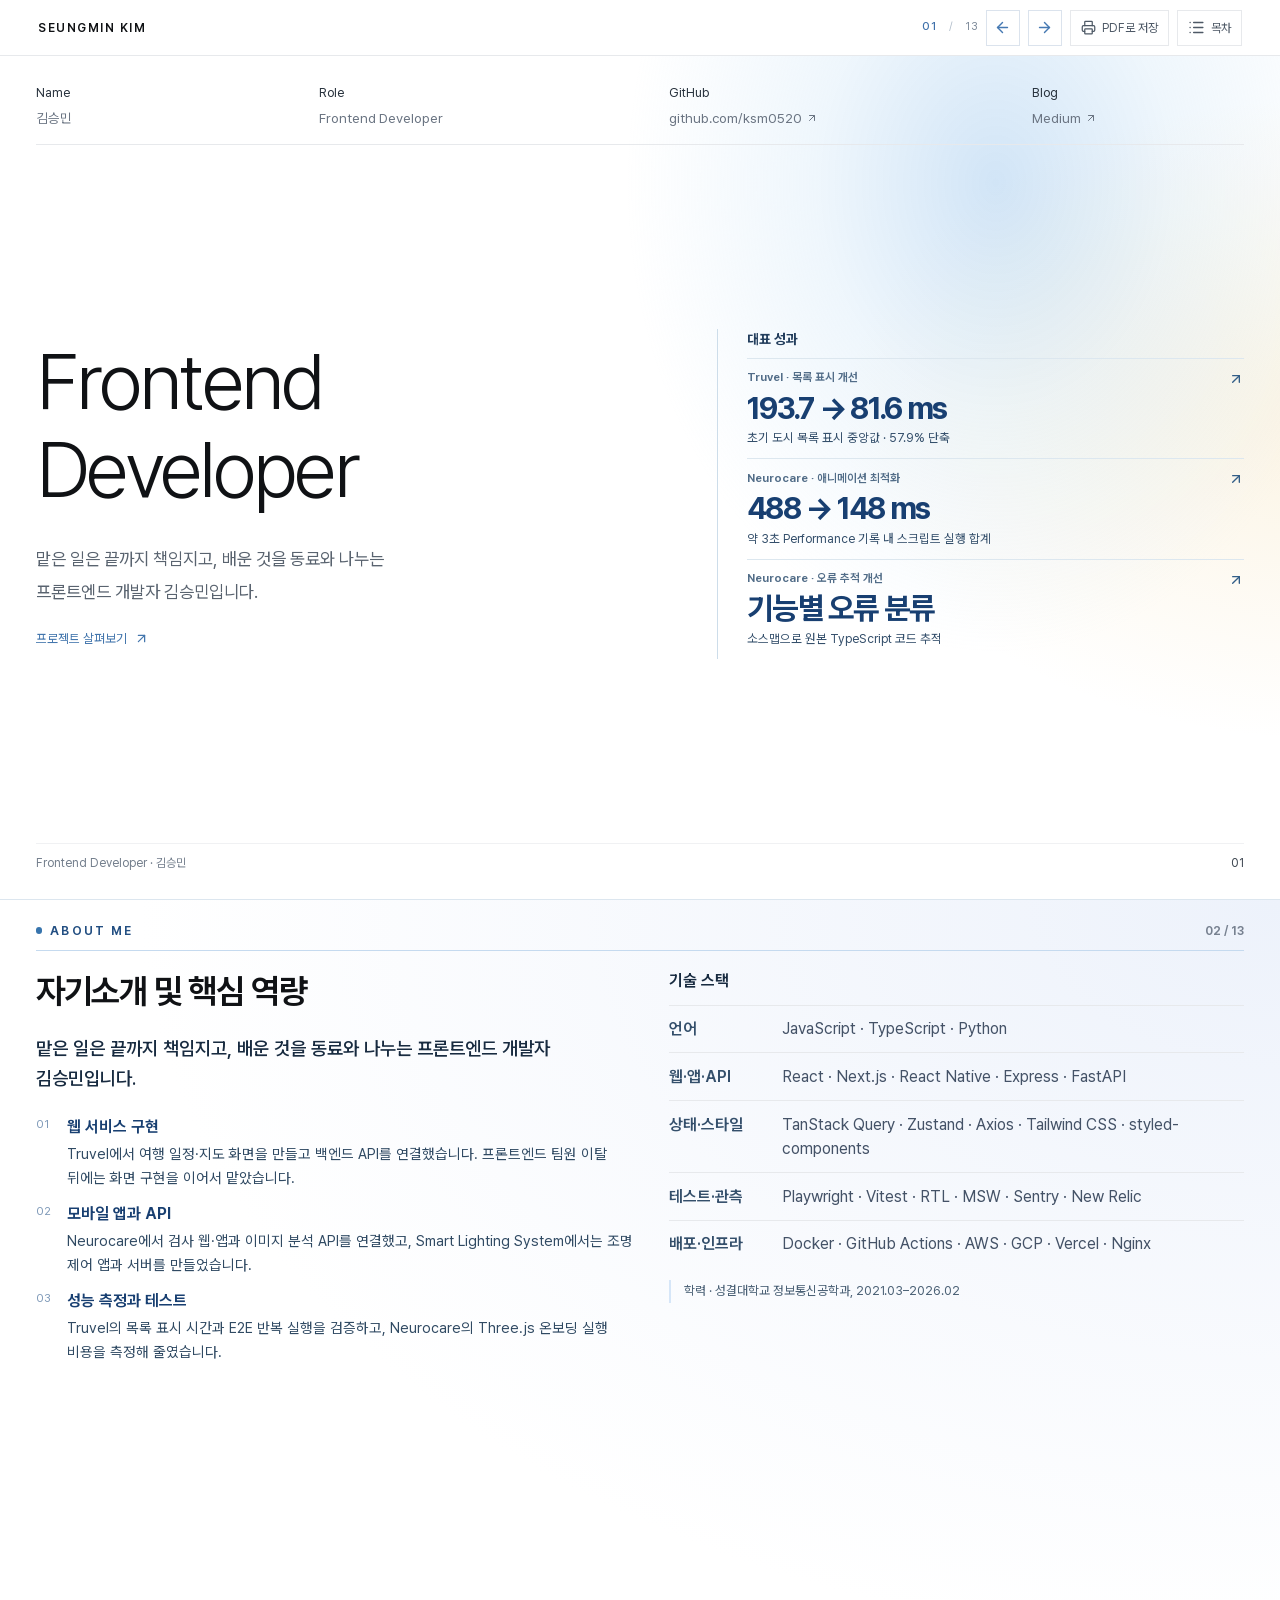
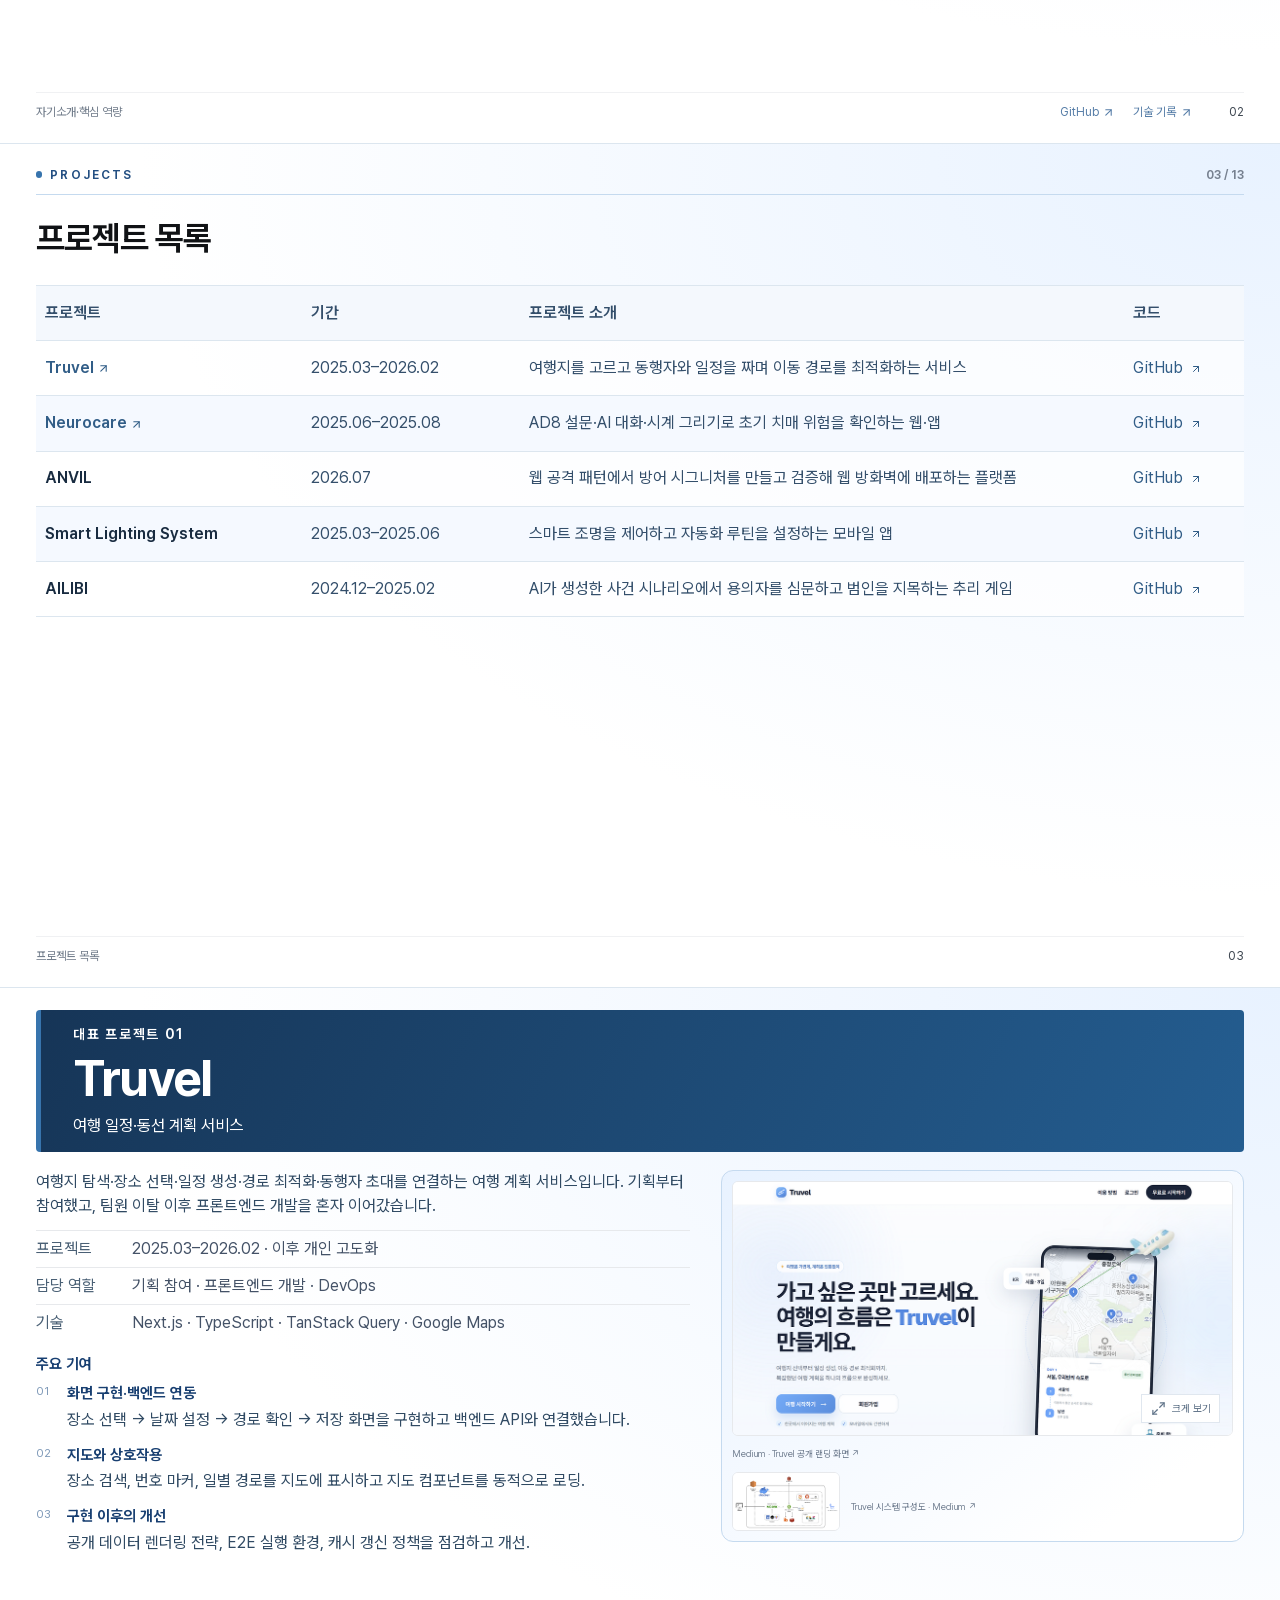
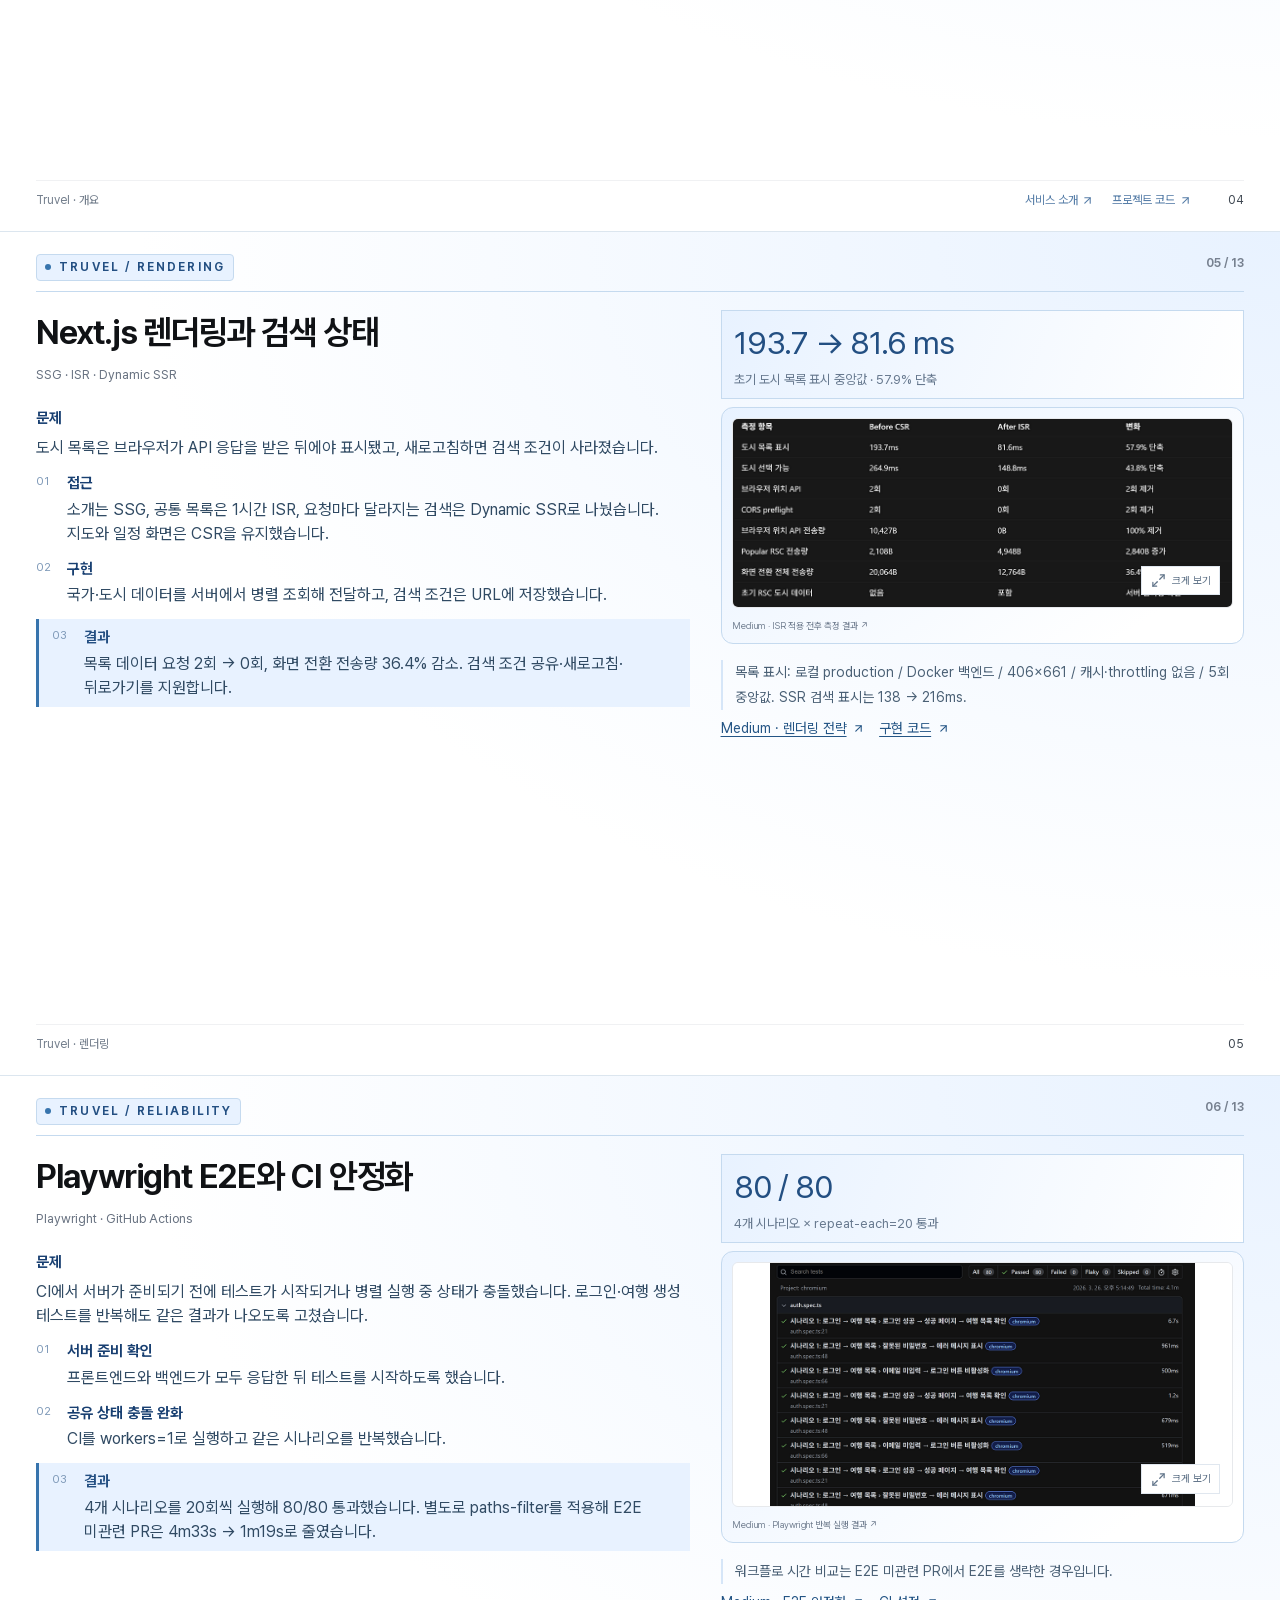
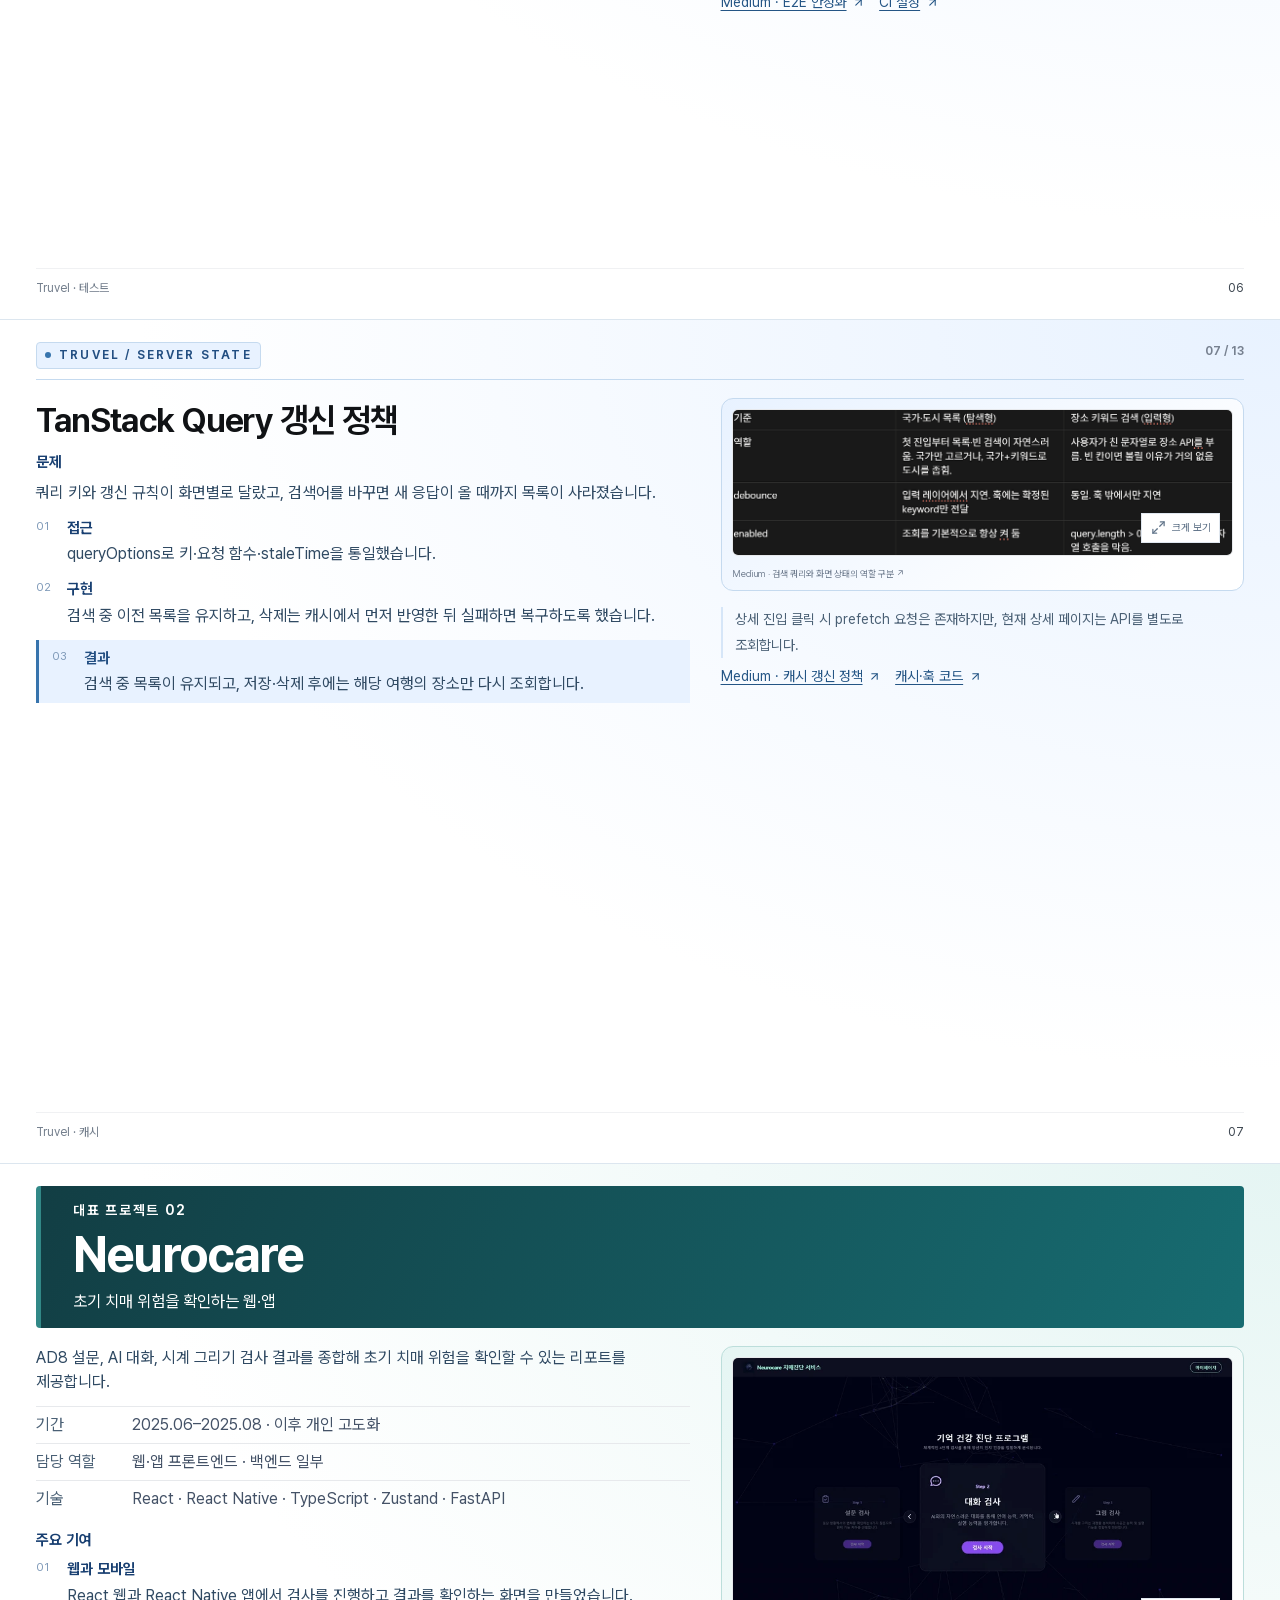
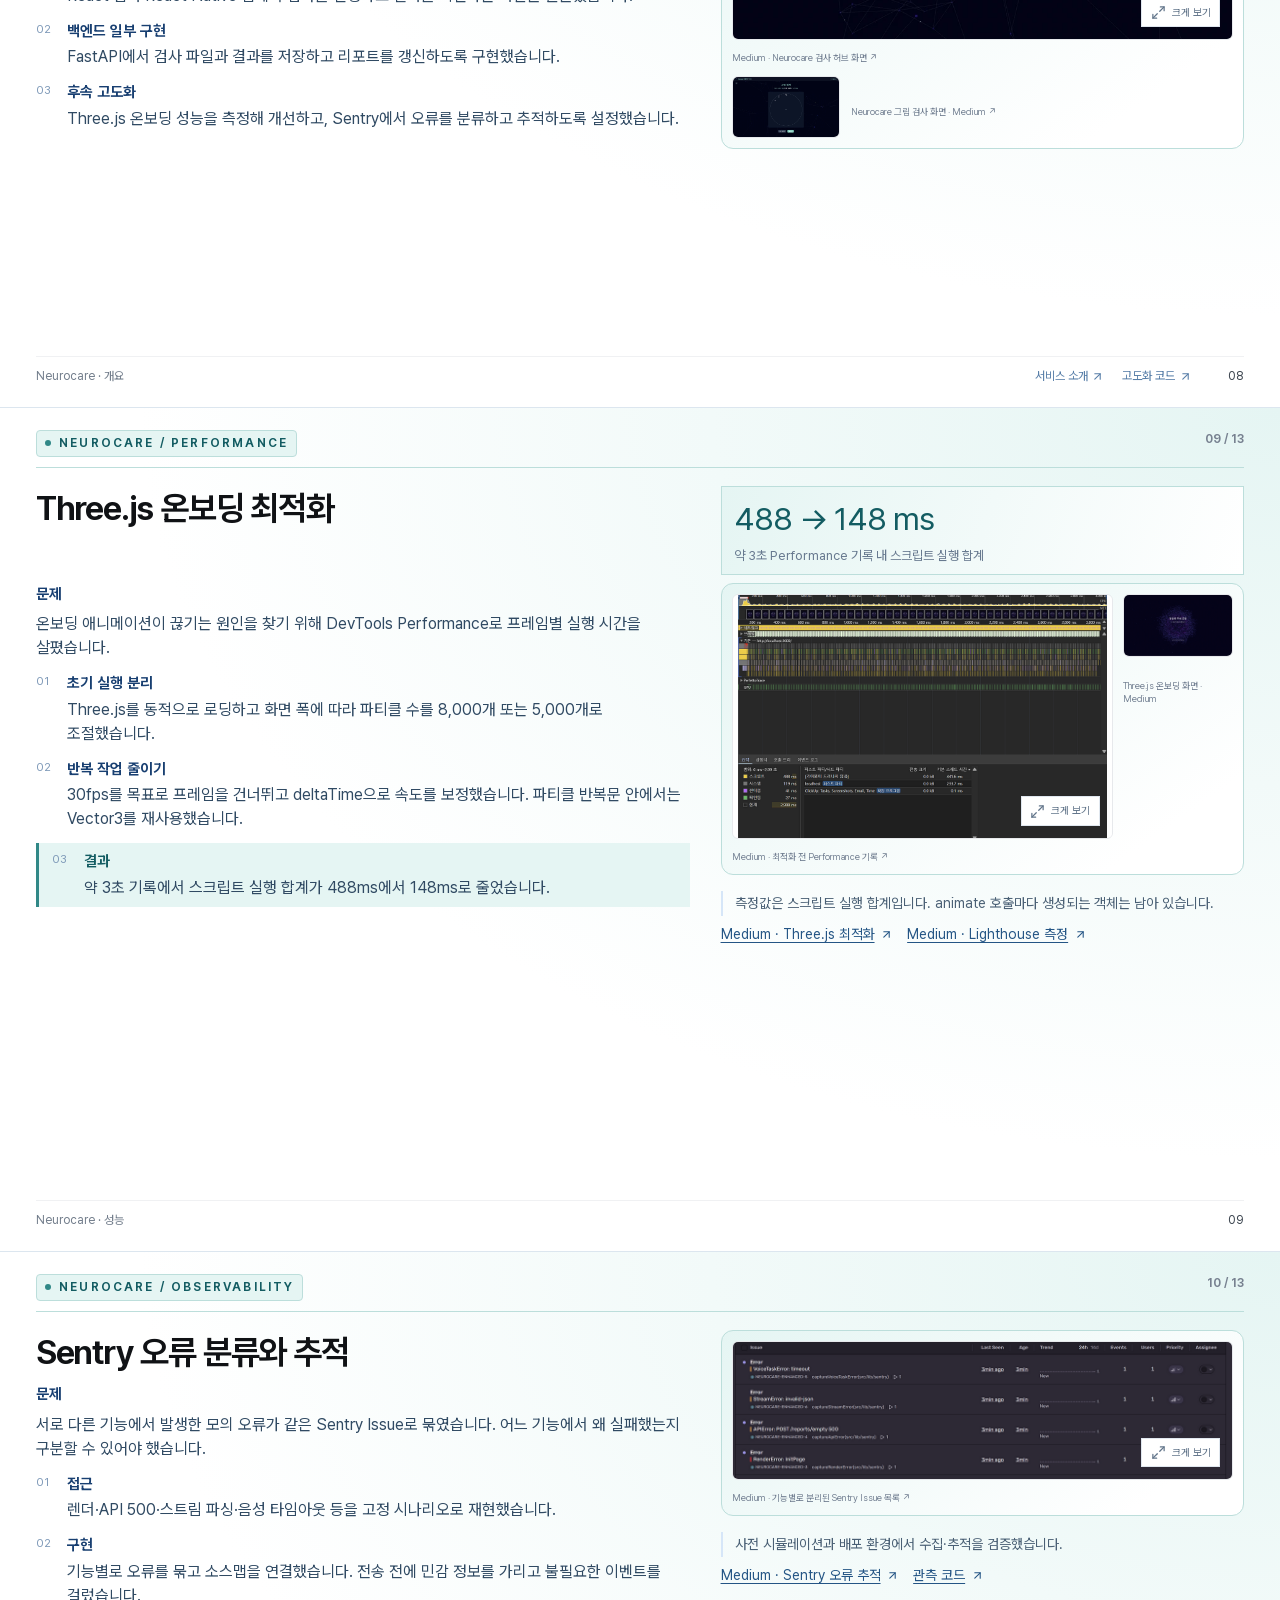
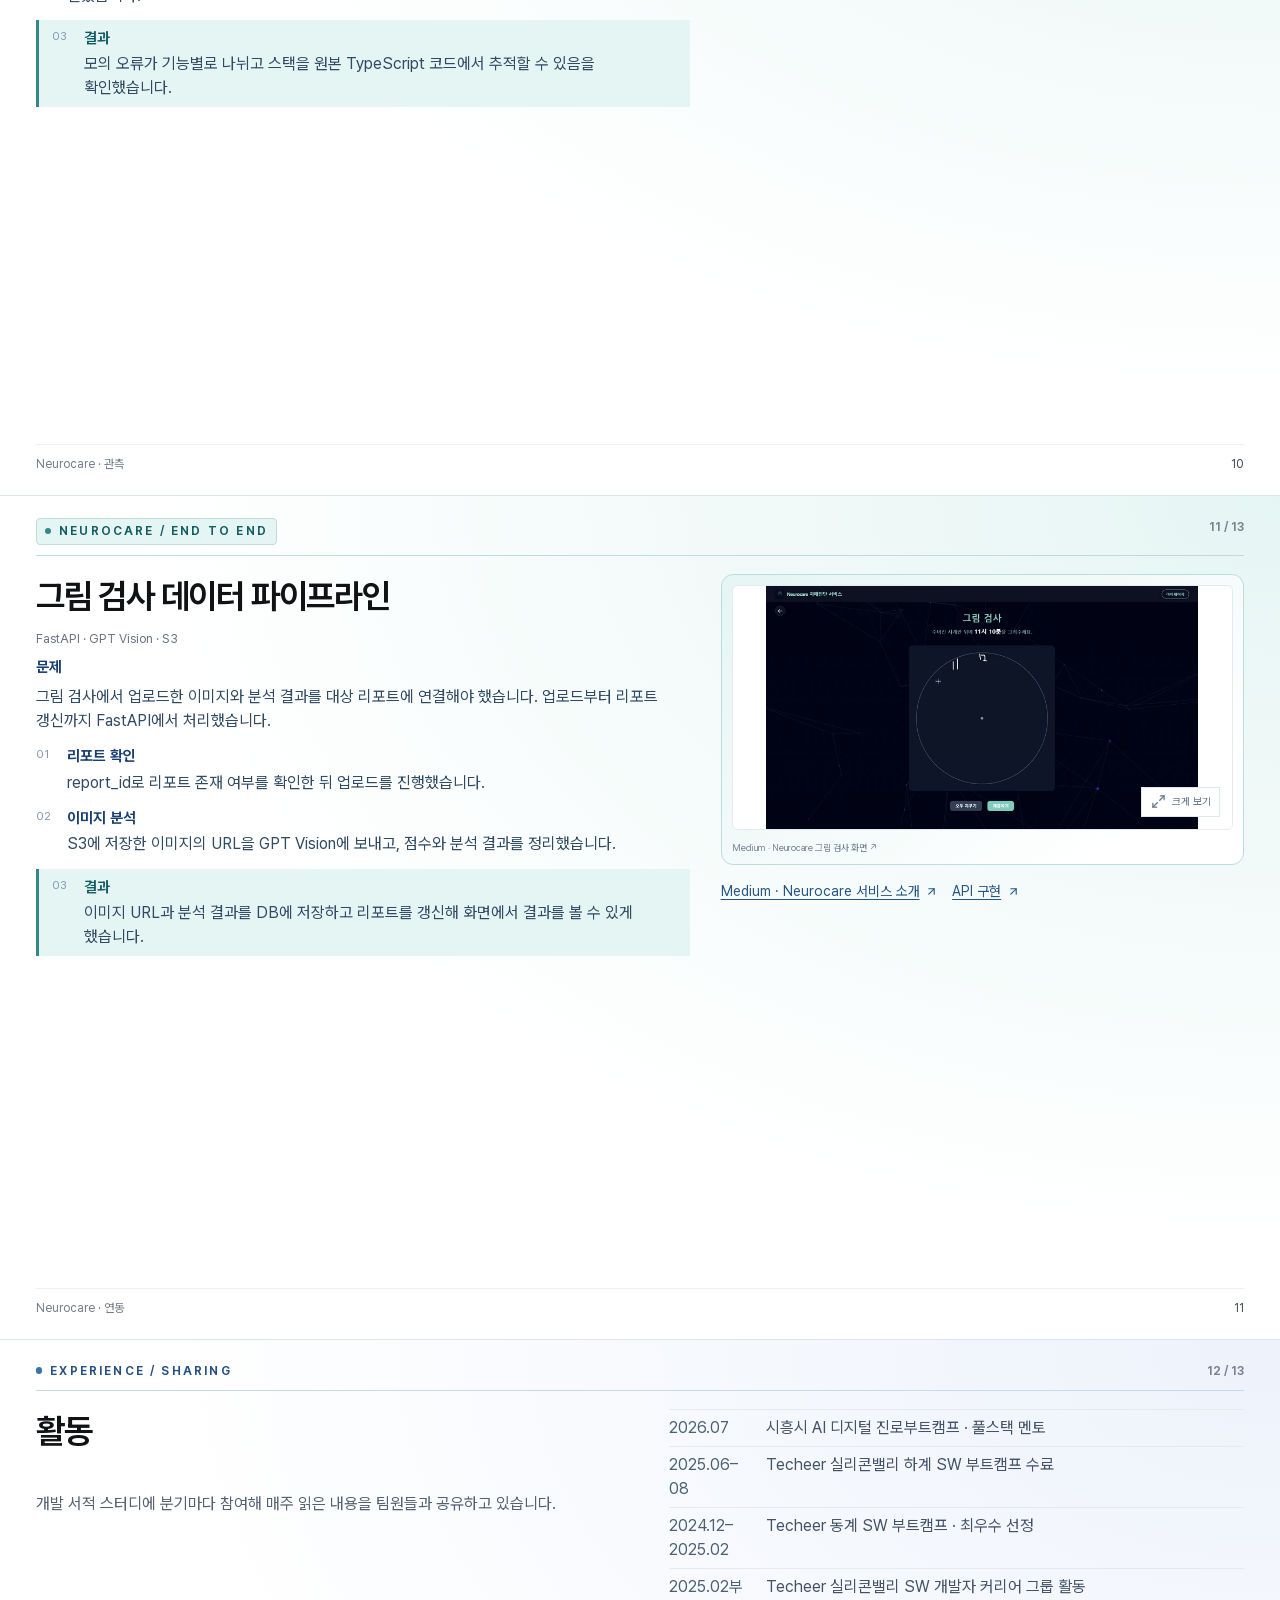
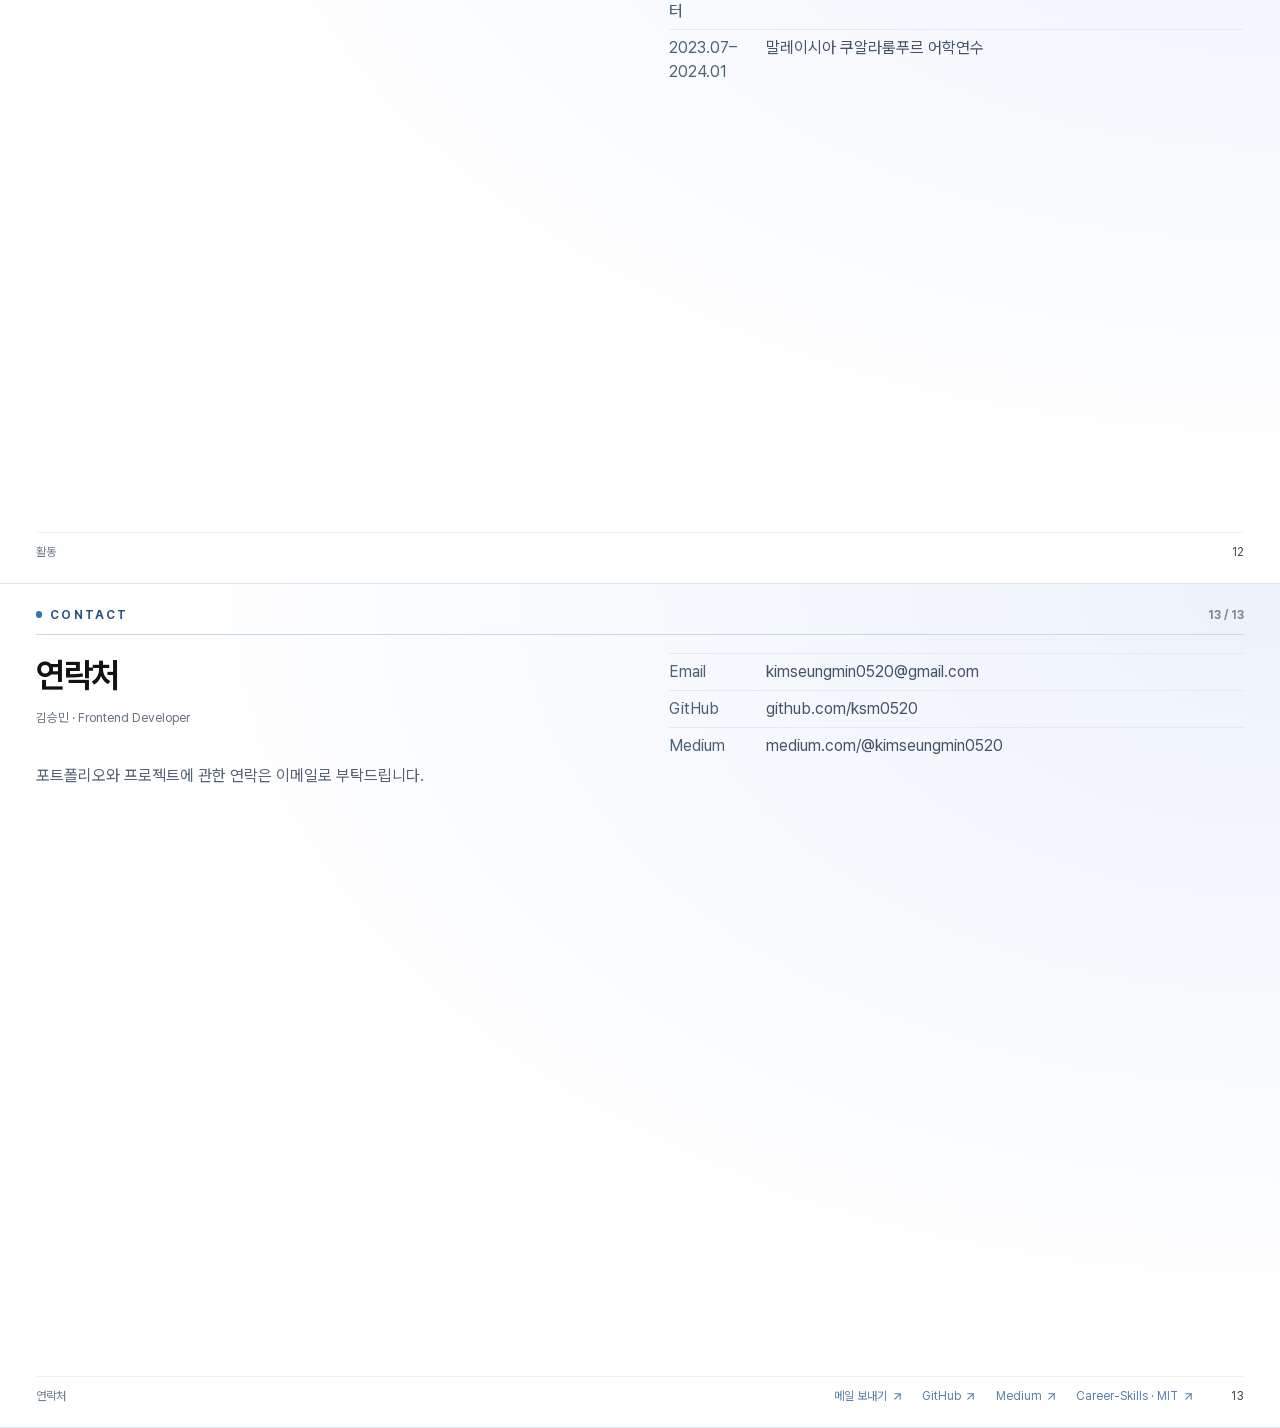
==== commit a549d246: "Deploy Next.js 16.4.6 security patch" ====
--- a/index.html
+++ b/index.html
@@ -1,2 +1,2 @@
-<!DOCTYPE html><html lang="ko"><head><meta charSet="utf-8"/><meta name="viewport" content="width=device-width, initial-scale=1"/><link rel="preload" href="/_next/static/media/PretendardVariable-s.p.0ztvx5mb7lxp4.woff2" as="font" crossorigin="" type="font/woff2"/><link rel="preload" as="image" href="/images/projects/truvel-home.png"/><link rel="preload" as="image" href="/images/projects/truvel-architecture.png"/><link rel="preload" as="image" href="/images/projects/truvel-rendering.png"/><link rel="preload" as="image" href="/images/projects/truvel-e2e.png"/><link rel="preload" as="image" href="/images/projects/truvel-query.png"/><link rel="preload" as="image" href="/images/projects/neuro-main.webp"/><link rel="preload" as="image" href="/images/projects/neuro-drawing.webp"/><link rel="preload" as="image" href="/images/projects/neuro-performance.png"/><link rel="preload" as="image" href="/images/projects/neuro-init.webp"/><link rel="preload" as="image" href="/images/projects/neuro-sentry.png"/><link rel="stylesheet" href="/_next/static/chunks/0_f1zhzvqchrn.css" data-precedence="next"/><link rel="preload" as="script" fetchPriority="low" href="/_next/static/chunks/31qp8jfkw0x2h.js"/><script src="/_next/static/chunks/18pabp52bbmeb.js" async=""></script><script src="/_next/static/chunks/216iyidhmrh3u.js" async=""></script><script src="/_next/static/chunks/turbopack-3-ry682tkyiqk.js" async=""></script><script src="/_next/static/chunks/0umf92h1sb77c.js" async=""></script><script src="/_next/static/chunks/07q4bxh3rs9g1.js" async=""></script><meta name="next-size-adjust" content=""/><title>김승민 — Frontend Developer Portfolio</title><meta name="description" content="김승민의 프론트엔드 개발자 포트폴리오. Truvel·Neurocare의 구현, 성능 측정, 테스트와 오류 추적 경험."/><meta name="robots" content="noindex, nofollow"/><link rel="icon" href="/icon.svg?icon.1mkejk981asda.svg" sizes="any" type="image/svg+xml"/><script src="/_next/static/chunks/0cz1d0mv5g_q7.js" noModule=""></script></head><body class="_7uFvpa_variable"><div hidden=""><!--$--><!--/$--></div><div class="portfolio" data-active="cover"><a href="#cover" class="skip-link">본문 바로가기</a><header class="app-header"><a href="#cover" class="brand"><span class="brand-mark">K</span><span>SEUNGMIN KIM<span class="brand-sub">FRONTEND DEVELOPER</span></span></a><div class="header-actions"><div class="header-paging"><span class="page-status" aria-label="현재 1장 / 총 13장"><strong>01</strong><span>/</span>13</span><div class="paging-buttons"><button aria-label="이전 슬라이드" disabled=""><svg xmlns="http://www.w3.org/2000/svg" width="17" height="17" viewBox="0 0 24 24" fill="none" stroke="currentColor" stroke-width="2" stroke-linecap="round" stroke-linejoin="round" class="lucide lucide-arrow-left" aria-hidden="true"><path d="m12 19-7-7 7-7"></path><path d="M19 12H5"></path></svg></button><button aria-label="다음 슬라이드"><svg xmlns="http://www.w3.org/2000/svg" width="17" height="17" viewBox="0 0 24 24" fill="none" stroke="currentColor" stroke-width="2" stroke-linecap="round" stroke-linejoin="round" class="lucide lucide-arrow-right" aria-hidden="true"><path d="M5 12h14"></path><path d="m12 5 7 7-7 7"></path></svg></button></div></div><button class="print-button" aria-label="PDF로 저장"><svg xmlns="http://www.w3.org/2000/svg" width="15" height="15" viewBox="0 0 24 24" fill="none" stroke="currentColor" stroke-width="2" stroke-linecap="round" stroke-linejoin="round" class="lucide lucide-printer" aria-hidden="true"><path d="M6 18H4a2 2 0 0 1-2-2v-5a2 2 0 0 1 2-2h16a2 2 0 0 1 2 2v5a2 2 0 0 1-2 2h-2"></path><path d="M6 9V3a1 1 0 0 1 1-1h10a1 1 0 0 1 1 1v6"></path><rect x="6" y="14" width="12" height="8" rx="1"></rect></svg><span>PDF로 저장</span></button><button class="menu-button" aria-label="목차 열기" type="button" aria-haspopup="dialog" aria-expanded="false" data-state="closed" data-slot="sheet-trigger"><svg xmlns="http://www.w3.org/2000/svg" width="17" height="17" viewBox="0 0 24 24" fill="none" stroke="currentColor" stroke-width="2" stroke-linecap="round" stroke-linejoin="round" class="lucide lucide-list" aria-hidden="true"><path d="M3 5h.01"></path><path d="M3 12h.01"></path><path d="M3 19h.01"></path><path d="M8 5h13"></path><path d="M8 12h13"></path><path d="M8 19h13"></path></svg><span>목차</span></button></div></header><div class="workspace"><main id="main" class="main-stage"><div class="slides"><section id="cover" class="slide cover-slide" aria-labelledby="cover-title" tabindex="-1"><div class="cover-glow" aria-hidden="true"></div><header class="cover-meta"><div><span class="meta-label">Name</span><span>김승민</span></div><div><span class="meta-label">Role</span><span>Frontend Developer</span></div><div><span class="meta-label">GitHub</span><a href="https://github.com/ksm0520" target="_blank" rel="noreferrer">github.com/ksm0520<!-- --> <svg xmlns="http://www.w3.org/2000/svg" width="12" height="12" viewBox="0 0 24 24" fill="none" stroke="currentColor" stroke-width="2" stroke-linecap="round" stroke-linejoin="round" class="lucide lucide-arrow-up-right" aria-hidden="true"><path d="M7 7h10v10"></path><path d="M7 17 17 7"></path></svg></a></div><div><span class="meta-label">Blog</span><a href="https://medium.com/@kimseungmin0520" target="_blank" rel="noreferrer">Medium <svg xmlns="http://www.w3.org/2000/svg" width="12" height="12" viewBox="0 0 24 24" fill="none" stroke="currentColor" stroke-width="2" stroke-linecap="round" stroke-linejoin="round" class="lucide lucide-arrow-up-right" aria-hidden="true"><path d="M7 7h10v10"></path><path d="M7 17 17 7"></path></svg></a></div></header><div class="cover-content"><div class="cover-body"><h1 id="cover-title">Frontend<br/>Developer</h1><p class="introduction">맡은 일은 끝까지 책임지고, 배운 것을 동료와 나누는
-프론트엔드 개발자 김승민입니다.</p><a class="project-shortcut" href="#projects">프로젝트 살펴보기 <svg xmlns="http://www.w3.org/2000/svg" width="15" height="15" viewBox="0 0 24 24" fill="none" stroke="currentColor" stroke-width="2" stroke-linecap="round" stroke-linejoin="round" class="lucide lucide-arrow-up-right" aria-hidden="true"><path d="M7 7h10v10"></path><path d="M7 17 17 7"></path></svg></a></div><aside class="cover-highlights" aria-label="대표 성과"><h2>대표 성과</h2><a href="#truvel-rendering"><span class="highlight-project">Truvel · 목록 표시 개선</span><strong>193.7 → 81.6 ms</strong><span class="highlight-label">초기 도시 목록 표시 중앙값 · 57.9% 단축</span><svg xmlns="http://www.w3.org/2000/svg" width="16" height="16" viewBox="0 0 24 24" fill="none" stroke="currentColor" stroke-width="2" stroke-linecap="round" stroke-linejoin="round" class="lucide lucide-arrow-up-right" aria-hidden="true"><path d="M7 7h10v10"></path><path d="M7 17 17 7"></path></svg></a><a href="#neuro-performance"><span class="highlight-project">Neurocare · 애니메이션 최적화</span><strong>488 → 148 ms</strong><span class="highlight-label">약 3초 Performance 기록 내 스크립트 실행 합계</span><svg xmlns="http://www.w3.org/2000/svg" width="16" height="16" viewBox="0 0 24 24" fill="none" stroke="currentColor" stroke-width="2" stroke-linecap="round" stroke-linejoin="round" class="lucide lucide-arrow-up-right" aria-hidden="true"><path d="M7 7h10v10"></path><path d="M7 17 17 7"></path></svg></a><a href="#neuro-sentry"><span class="highlight-project">Neurocare · 오류 추적 개선</span><strong>기능별 오류 분류</strong><span class="highlight-label">소스맵으로 원본 TypeScript 코드 추적</span><svg xmlns="http://www.w3.org/2000/svg" width="16" height="16" viewBox="0 0 24 24" fill="none" stroke="currentColor" stroke-width="2" stroke-linecap="round" stroke-linejoin="round" class="lucide lucide-arrow-up-right" aria-hidden="true"><path d="M7 7h10v10"></path><path d="M7 17 17 7"></path></svg></a></aside></div><footer class="slide-footer"><span>Frontend Developer · 김승민</span><span>01</span></footer></section><section id="about" class="slide story-slide text-slide intro-slide" aria-labelledby="about-title" tabindex="-1"><header class="slide-header"><span>ABOUT ME</span><span>02<!-- --> /<!-- --> <!-- -->13</span></header><div class="story-body"><div class="story-main"><div class="story-heading"><div class="story-title"><h2 id="about-title">자기소개 및 핵심 역량</h2></div></div><p class="story-lead">맡은 일은 끝까지 책임지고, 배운 것을 동료와 나누는 프론트엔드 개발자 김승민입니다.</p><ol class="story-steps"><li><span aria-hidden="true">01</span><div><h3>웹 서비스 구현</h3><p>Truvel에서 여행 일정·지도 화면을 만들고 백엔드 API를 연결했습니다. 프론트엔드 팀원 이탈 뒤에는 화면 구현을 이어서 맡았습니다.</p></div></li><li><span aria-hidden="true">02</span><div><h3>모바일 앱과 API</h3><p>Neurocare에서 검사 웹·앱과 이미지 분석 API를 연결했고, Smart Lighting System에서는 조명 제어 앱과 서버를 만들었습니다.</p></div></li><li><span aria-hidden="true">03</span><div><h3>성능 측정과 테스트</h3><p>Truvel의 목록 표시 시간과 E2E 반복 실행을 검증하고, Neurocare의 Three.js 온보딩 실행 비용을 측정해 줄였습니다.</p></div></li></ol></div><div class="story-copy"><h3 class="intro-skills-title">기술 스택</h3><dl class="story-facts"><div><dt>언어</dt><dd>JavaScript · TypeScript · Python</dd></div><div><dt>웹·앱·API</dt><dd>React · Next.js · React Native · Express · FastAPI</dd></div><div><dt>상태·스타일</dt><dd>TanStack Query · Zustand · Axios · Tailwind CSS · styled-components</dd></div><div><dt>테스트·관측</dt><dd>Playwright · Vitest · RTL · MSW · Sentry · New Relic</dd></div><div><dt>배포·인프라</dt><dd>Docker · GitHub Actions · AWS · GCP · Vercel · Nginx</dd></div></dl><p class="story-note">학력 · 성결대학교 정보통신공학과, 2021.03–2026.02</p></div></div><footer class="slide-footer story-footer"><span>자기소개·핵심 역량</span><nav aria-label="자기소개·핵심 역량 참고 자료"><a href="https://github.com/ksm0520" target="_blank" rel="noreferrer">GitHub<svg xmlns="http://www.w3.org/2000/svg" width="13" height="13" viewBox="0 0 24 24" fill="none" stroke="currentColor" stroke-width="2" stroke-linecap="round" stroke-linejoin="round" class="lucide lucide-arrow-up-right" aria-hidden="true"><path d="M7 7h10v10"></path><path d="M7 17 17 7"></path></svg></a><a href="https://medium.com/@kimseungmin0520/%EB%A0%8C%EB%8D%94%EB%A7%81-%EC%A0%84%EB%9E%B5-%EA%B3%A0%EB%8F%84%ED%99%94-ssg-isr-dynamic-ssr-%EC%A0%81%EC%9A%A9%EA%B3%BC-%EC%84%B1%EB%8A%A5-%EA%B2%80%EC%A6%9D-d0ac974b0618" target="_blank" rel="noreferrer">기술 기록<svg xmlns="http://www.w3.org/2000/svg" width="13" height="13" viewBox="0 0 24 24" fill="none" stroke="currentColor" stroke-width="2" stroke-linecap="round" stroke-linejoin="round" class="lucide lucide-arrow-up-right" aria-hidden="true"><path d="M7 7h10v10"></path><path d="M7 17 17 7"></path></svg></a></nav><span>02</span></footer></section><section id="projects" class="slide story-slide text-slide project-index-slide" aria-labelledby="projects-title" tabindex="-1"><header class="slide-header"><span>PROJECTS</span><span>03<!-- --> /<!-- --> <!-- -->13</span></header><div class="project-index"><h2 id="projects-title">프로젝트 목록</h2><table aria-labelledby="projects-title"><colgroup><col class="project-index-name"/><col class="project-index-period"/><col/><col class="project-index-link"/></colgroup><thead><tr><th scope="col">프로젝트</th><th scope="col">기간</th><th scope="col">프로젝트 소개</th><th scope="col">코드</th></tr></thead><tbody><tr><th scope="row"><a href="#truvel">Truvel<svg xmlns="http://www.w3.org/2000/svg" width="13" height="13" viewBox="0 0 24 24" fill="none" stroke="currentColor" stroke-width="2" stroke-linecap="round" stroke-linejoin="round" class="lucide lucide-arrow-up-right" aria-hidden="true"><path d="M7 7h10v10"></path><path d="M7 17 17 7"></path></svg></a></th><td class="project-index-date">2025.03–2026.02</td><td class="project-index-description">여행지를 고르고 동행자와 일정을 짜며 이동 경로를 최적화하는 서비스</td><td class="project-index-code"><a href="https://github.com/Team-ALT-T/Truvel" target="_blank" rel="noreferrer" aria-label="Truvel GitHub">GitHub <svg xmlns="http://www.w3.org/2000/svg" width="12" height="12" viewBox="0 0 24 24" fill="none" stroke="currentColor" stroke-width="2" stroke-linecap="round" stroke-linejoin="round" class="lucide lucide-arrow-up-right" aria-hidden="true"><path d="M7 7h10v10"></path><path d="M7 17 17 7"></path></svg></a></td></tr><tr><th scope="row"><a href="#neurocare">Neurocare<svg xmlns="http://www.w3.org/2000/svg" width="13" height="13" viewBox="0 0 24 24" fill="none" stroke="currentColor" stroke-width="2" stroke-linecap="round" stroke-linejoin="round" class="lucide lucide-arrow-up-right" aria-hidden="true"><path d="M7 7h10v10"></path><path d="M7 17 17 7"></path></svg></a></th><td class="project-index-date">2025.06–2025.08</td><td class="project-index-description">AD8 설문·AI 대화·시계 그리기로 초기 치매 위험을 확인하는 웹·앱</td><td class="project-index-code"><a href="https://github.com/2025-Summer-Bootcamp-team-I/Neurocare" target="_blank" rel="noreferrer" aria-label="Neurocare GitHub">GitHub <svg xmlns="http://www.w3.org/2000/svg" width="12" height="12" viewBox="0 0 24 24" fill="none" stroke="currentColor" stroke-width="2" stroke-linecap="round" stroke-linejoin="round" class="lucide lucide-arrow-up-right" aria-hidden="true"><path d="M7 7h10v10"></path><path d="M7 17 17 7"></path></svg></a></td></tr><tr><th scope="row">ANVIL</th><td class="project-index-date">2026.07</td><td class="project-index-description">웹 공격 패턴에서 방어 시그니처를 만들고 검증해 웹 방화벽에 배포하는 플랫폼</td><td class="project-index-code"><a href="https://github.com/2026-siheung-sw-bootcamp-team-H/anvil" target="_blank" rel="noreferrer" aria-label="ANVIL GitHub">GitHub <svg xmlns="http://www.w3.org/2000/svg" width="12" height="12" viewBox="0 0 24 24" fill="none" stroke="currentColor" stroke-width="2" stroke-linecap="round" stroke-linejoin="round" class="lucide lucide-arrow-up-right" aria-hidden="true"><path d="M7 7h10v10"></path><path d="M7 17 17 7"></path></svg></a></td></tr><tr><th scope="row">Smart Lighting System</th><td class="project-index-date">2025.03–2025.06</td><td class="project-index-description">스마트 조명을 제어하고 자동화 루틴을 설정하는 모바일 앱</td><td class="project-index-code"><a href="https://github.com/ksm0520/Graduation-Project-Smart-Lighting-System" target="_blank" rel="noreferrer" aria-label="Smart Lighting System GitHub">GitHub <svg xmlns="http://www.w3.org/2000/svg" width="12" height="12" viewBox="0 0 24 24" fill="none" stroke="currentColor" stroke-width="2" stroke-linecap="round" stroke-linejoin="round" class="lucide lucide-arrow-up-right" aria-hidden="true"><path d="M7 7h10v10"></path><path d="M7 17 17 7"></path></svg></a></td></tr><tr><th scope="row">AILIBI</th><td class="project-index-date">2024.12–2025.02</td><td class="project-index-description">AI가 생성한 사건 시나리오에서 용의자를 심문하고 범인을 지목하는 추리 게임</td><td class="project-index-code"><a href="https://github.com/2024-Winter-Bootcamp-team-K/AILIBI-Frontend" target="_blank" rel="noreferrer" aria-label="AILIBI GitHub">GitHub <svg xmlns="http://www.w3.org/2000/svg" width="12" height="12" viewBox="0 0 24 24" fill="none" stroke="currentColor" stroke-width="2" stroke-linecap="round" stroke-linejoin="round" class="lucide lucide-arrow-up-right" aria-hidden="true"><path d="M7 7h10v10"></path><path d="M7 17 17 7"></path></svg></a></td></tr></tbody></table></div><footer class="slide-footer story-footer"><span>프로젝트 목록</span><span>03</span></footer></section><section id="truvel" class="slide story-slide with-image project-overview" aria-labelledby="truvel-title" tabindex="-1"><header class="project-chapter"><span>대표 프로젝트 <!-- -->01</span><h2 id="truvel-title">Truvel</h2><p>여행 일정·동선 계획 서비스</p></header><div class="story-body"><div class="story-copy"><p class="story-summary">여행지 탐색·장소 선택·일정 생성·경로 최적화·동행자 초대를 연결하는 여행 계획 서비스입니다. 기획부터 참여했고, 팀원 이탈 이후 프론트엔드 개발을 혼자 이어갔습니다.</p><dl class="story-facts"><div><dt>프로젝트</dt><dd>2025.03–2026.02 · 이후 개인 고도화</dd></div><div><dt>담당 역할</dt><dd>기획 참여 · 프론트엔드 개발 · DevOps</dd></div><div><dt>기술</dt><dd>Next.js · TypeScript · TanStack Query · Google Maps</dd></div></dl><p class="story-block-label">주요 기여</p><ol class="story-steps"><li><span aria-hidden="true">01</span><div><h3>화면 구현·백엔드 연동</h3><p>장소 선택 → 날짜 설정 → 경로 확인 → 저장 화면을 구현하고 백엔드 API와 연결했습니다.</p></div></li><li><span aria-hidden="true">02</span><div><h3>지도와 상호작용</h3><p>장소 검색, 번호 마커, 일별 경로를 지도에 표시하고 지도 컴포넌트를 동적으로 로딩.</p></div></li><li><span aria-hidden="true">03</span><div><h3>구현 이후의 개선</h3><p>공개 데이터 렌더링 전략, E2E 실행 환경, 캐시 갱신 정책을 점검하고 개선.</p></div></li></ol></div><div class="story-visual"><figure class="project-figure"><button class="image-trigger" aria-label="Truvel 공개 랜딩 화면 크게 보기" type="button" aria-haspopup="dialog" aria-expanded="false" data-state="closed" data-slot="dialog-trigger"><img alt="Truvel 공개 랜딩 화면" loading="eager" width="1200" height="900" decoding="async" data-nimg="1" style="color:transparent" src="/images/projects/truvel-home.png"/><span class="image-expand"><svg xmlns="http://www.w3.org/2000/svg" width="15" height="15" viewBox="0 0 24 24" fill="none" stroke="currentColor" stroke-width="2" stroke-linecap="round" stroke-linejoin="round" class="lucide lucide-maximize-2" aria-hidden="true"><path d="M15 3h6v6"></path><path d="m21 3-7 7"></path><path d="m3 21 7-7"></path><path d="M9 21H3v-6"></path></svg> 크게 보기</span></button><figcaption><a href="https://medium.com/@kimseungmin0520/%EB%A0%8C%EB%8D%94%EB%A7%81-%EC%A0%84%EB%9E%B5-%EA%B3%A0%EB%8F%84%ED%99%94-ssg-isr-dynamic-ssr-%EC%A0%81%EC%9A%A9%EA%B3%BC-%EC%84%B1%EB%8A%A5-%EA%B2%80%EC%A6%9D-d0ac974b0618" target="_blank" rel="noreferrer">Medium · Truvel 공개 랜딩 화면<!-- --> ↗</a></figcaption></figure><figure class="project-figure compact-figure"><button class="image-trigger" aria-label="Truvel 시스템 구성도 크게 보기" type="button" aria-haspopup="dialog" aria-expanded="false" data-state="closed" data-slot="dialog-trigger"><img alt="Truvel 시스템 구성도" loading="eager" width="1200" height="900" decoding="async" data-nimg="1" style="color:transparent" src="/images/projects/truvel-architecture.png"/><span class="image-expand"><svg xmlns="http://www.w3.org/2000/svg" width="15" height="15" viewBox="0 0 24 24" fill="none" stroke="currentColor" stroke-width="2" stroke-linecap="round" stroke-linejoin="round" class="lucide lucide-maximize-2" aria-hidden="true"><path d="M15 3h6v6"></path><path d="m21 3-7 7"></path><path d="m3 21 7-7"></path><path d="M9 21H3v-6"></path></svg> 크게 보기</span></button><figcaption><a href="https://medium.com/@kimseungmin0520/truvel-true-travel-experience-tailored-to-you-99259a1d6a4d" target="_blank" rel="noreferrer">Truvel 시스템 구성도 · Medium<!-- --> ↗</a></figcaption></figure></div></div><footer class="slide-footer story-footer"><span>Truvel · 개요</span><nav aria-label="Truvel · 개요 참고 자료"><a href="https://medium.com/@kimseungmin0520/truvel-true-travel-experience-tailored-to-you-99259a1d6a4d" target="_blank" rel="noreferrer">서비스 소개<svg xmlns="http://www.w3.org/2000/svg" width="13" height="13" viewBox="0 0 24 24" fill="none" stroke="currentColor" stroke-width="2" stroke-linecap="round" stroke-linejoin="round" class="lucide lucide-arrow-up-right" aria-hidden="true"><path d="M7 7h10v10"></path><path d="M7 17 17 7"></path></svg></a><a href="https://github.com/Team-ALT-T/Truvel" target="_blank" rel="noreferrer">프로젝트 코드<svg xmlns="http://www.w3.org/2000/svg" width="13" height="13" viewBox="0 0 24 24" fill="none" stroke="currentColor" stroke-width="2" stroke-linecap="round" stroke-linejoin="round" class="lucide lucide-arrow-up-right" aria-hidden="true"><path d="M7 7h10v10"></path><path d="M7 17 17 7"></path></svg></a></nav><span>04</span></footer></section><section id="truvel-rendering" class="slide story-slide with-image case-study" aria-labelledby="truvel-rendering-title" tabindex="-1"><header class="slide-header"><span>TRUVEL / RENDERING</span><span>05<!-- --> /<!-- --> <!-- -->13</span></header><div class="story-body"><div class="story-main"><div class="story-heading"><div class="story-title"><h2 id="truvel-rendering-title">Next.js 렌더링과 검색 상태</h2><p class="story-subtitle">SSG · ISR · Dynamic SSR</p></div><div class="story-metric"><strong>193.7 → 81.6 ms</strong><span>초기 도시 목록 표시 중앙값 · 57.9% 단축</span></div></div></div><div class="story-copy"><p class="story-block-label">문제</p><p class="story-summary">도시 목록은 브라우저가 API 응답을 받은 뒤에야 표시됐고, 새로고침하면 검색 조건이 사라졌습니다.</p><ol class="story-steps"><li><span aria-hidden="true">01</span><div><h3>접근</h3><p>소개는 SSG, 공통 목록은 1시간 ISR, 요청마다 달라지는 검색은 Dynamic SSR로 나눴습니다. 지도와 일정 화면은 CSR을 유지했습니다.</p></div></li><li><span aria-hidden="true">02</span><div><h3>구현</h3><p>국가·도시 데이터를 서버에서 병렬 조회해 전달하고, 검색 조건은 URL에 저장했습니다.</p></div></li><li class="story-result"><span aria-hidden="true">03</span><div><h3>결과</h3><p>목록 데이터 요청 2회 → 0회, 화면 전환 전송량 36.4% 감소. 검색 조건 공유·새로고침·뒤로가기를 지원합니다.</p></div></li></ol></div><div class="story-visual"><figure class="project-figure"><button class="image-trigger" aria-label="ISR 적용 전후 측정 결과 크게 보기" type="button" aria-haspopup="dialog" aria-expanded="false" data-state="closed" data-slot="dialog-trigger"><img alt="ISR 적용 전후 측정 결과" loading="eager" width="1200" height="900" decoding="async" data-nimg="1" style="color:transparent" src="/images/projects/truvel-rendering.png"/><span class="image-expand"><svg xmlns="http://www.w3.org/2000/svg" width="15" height="15" viewBox="0 0 24 24" fill="none" stroke="currentColor" stroke-width="2" stroke-linecap="round" stroke-linejoin="round" class="lucide lucide-maximize-2" aria-hidden="true"><path d="M15 3h6v6"></path><path d="m21 3-7 7"></path><path d="m3 21 7-7"></path><path d="M9 21H3v-6"></path></svg> 크게 보기</span></button><figcaption><a href="https://medium.com/@kimseungmin0520/%EB%A0%8C%EB%8D%94%EB%A7%81-%EC%A0%84%EB%9E%B5-%EA%B3%A0%EB%8F%84%ED%99%94-ssg-isr-dynamic-ssr-%EC%A0%81%EC%9A%A9%EA%B3%BC-%EC%84%B1%EB%8A%A5-%EA%B2%80%EC%A6%9D-d0ac974b0618" target="_blank" rel="noreferrer">Medium · ISR 적용 전후 측정 결과<!-- --> ↗</a></figcaption></figure></div><div class="case-references"><p class="story-note">목록 표시: 로컬 production / Docker 백엔드 / 406×661 / 캐시·throttling 없음 / 5회 중앙값. SSR 검색 표시는 138 → 216ms.</p><div class="case-links"><nav aria-label="Truvel · 렌더링 참고 자료"><a href="https://medium.com/@kimseungmin0520/%EB%A0%8C%EB%8D%94%EB%A7%81-%EC%A0%84%EB%9E%B5-%EA%B3%A0%EB%8F%84%ED%99%94-ssg-isr-dynamic-ssr-%EC%A0%81%EC%9A%A9%EA%B3%BC-%EC%84%B1%EB%8A%A5-%EA%B2%80%EC%A6%9D-d0ac974b0618" target="_blank" rel="noreferrer">Medium · 렌더링 전략<svg xmlns="http://www.w3.org/2000/svg" width="13" height="13" viewBox="0 0 24 24" fill="none" stroke="currentColor" stroke-width="2" stroke-linecap="round" stroke-linejoin="round" class="lucide lucide-arrow-up-right" aria-hidden="true"><path d="M7 7h10v10"></path><path d="M7 17 17 7"></path></svg></a><a href="https://github.com/Team-ALT-T/Truvel/tree/main/frontend/src" target="_blank" rel="noreferrer">구현 코드<svg xmlns="http://www.w3.org/2000/svg" width="13" height="13" viewBox="0 0 24 24" fill="none" stroke="currentColor" stroke-width="2" stroke-linecap="round" stroke-linejoin="round" class="lucide lucide-arrow-up-right" aria-hidden="true"><path d="M7 7h10v10"></path><path d="M7 17 17 7"></path></svg></a></nav></div></div></div><footer class="slide-footer story-footer"><span>Truvel · 렌더링</span><span>05</span></footer></section><section id="truvel-e2e" class="slide story-slide with-image case-study" aria-labelledby="truvel-e2e-title" tabindex="-1"><header class="slide-header"><span>TRUVEL / RELIABILITY</span><span>06<!-- --> /<!-- --> <!-- -->13</span></header><div class="story-body"><div class="story-main"><div class="story-heading"><div class="story-title"><h2 id="truvel-e2e-title">Playwright E2E와 CI 안정화</h2><p class="story-subtitle">Playwright · GitHub Actions</p></div><div class="story-metric"><strong>80 / 80</strong><span>4개 시나리오 × repeat-each=20 통과</span></div></div></div><div class="story-copy"><p class="story-block-label">문제</p><p class="story-summary">CI에서 서버가 준비되기 전에 테스트가 시작되거나 병렬 실행 중 상태가 충돌했습니다. 로그인·여행 생성 테스트를 반복해도 같은 결과가 나오도록 고쳤습니다.</p><ol class="story-steps"><li><span aria-hidden="true">01</span><div><h3>서버 준비 확인</h3><p>프론트엔드와 백엔드가 모두 응답한 뒤 테스트를 시작하도록 했습니다.</p></div></li><li><span aria-hidden="true">02</span><div><h3>공유 상태 충돌 완화</h3><p>CI를 workers=1로 실행하고 같은 시나리오를 반복했습니다.</p></div></li><li class="story-result"><span aria-hidden="true">03</span><div><h3>결과</h3><p>4개 시나리오를 20회씩 실행해 80/80 통과했습니다. 별도로 paths-filter를 적용해 E2E 미관련 PR은 4m33s → 1m19s로 줄였습니다.</p></div></li></ol></div><div class="story-visual"><figure class="project-figure"><button class="image-trigger" aria-label="Playwright 반복 실행 결과 크게 보기" type="button" aria-haspopup="dialog" aria-expanded="false" data-state="closed" data-slot="dialog-trigger"><img alt="Playwright 반복 실행 결과" loading="eager" width="1200" height="900" decoding="async" data-nimg="1" style="color:transparent" src="/images/projects/truvel-e2e.png"/><span class="image-expand"><svg xmlns="http://www.w3.org/2000/svg" width="15" height="15" viewBox="0 0 24 24" fill="none" stroke="currentColor" stroke-width="2" stroke-linecap="round" stroke-linejoin="round" class="lucide lucide-maximize-2" aria-hidden="true"><path d="M15 3h6v6"></path><path d="m21 3-7 7"></path><path d="m3 21 7-7"></path><path d="M9 21H3v-6"></path></svg> 크게 보기</span></button><figcaption><a href="https://medium.com/@kimseungmin0520/playwright-e2e%EB%A5%BC-ci%EC%97%90%EC%84%9C-%EC%8B%A0%EB%A2%B0%ED%95%A0-%EC%88%98-%EC%9E%88%EA%B2%8C-%EB%A7%8C%EB%93%A4%EA%B8%B0%EA%B9%8C%EC%A7%80-a93a9c39182a" target="_blank" rel="noreferrer">Medium · Playwright 반복 실행 결과<!-- --> ↗</a></figcaption></figure></div><div class="case-references"><p class="story-note">워크플로 시간 비교는 E2E 미관련 PR에서 E2E를 생략한 경우입니다.</p><div class="case-links"><nav aria-label="Truvel · 테스트 참고 자료"><a href="https://medium.com/@kimseungmin0520/playwright-e2e%EB%A5%BC-ci%EC%97%90%EC%84%9C-%EC%8B%A0%EB%A2%B0%ED%95%A0-%EC%88%98-%EC%9E%88%EA%B2%8C-%EB%A7%8C%EB%93%A4%EA%B8%B0%EA%B9%8C%EC%A7%80-a93a9c39182a" target="_blank" rel="noreferrer">Medium · E2E 안정화<svg xmlns="http://www.w3.org/2000/svg" width="13" height="13" viewBox="0 0 24 24" fill="none" stroke="currentColor" stroke-width="2" stroke-linecap="round" stroke-linejoin="round" class="lucide lucide-arrow-up-right" aria-hidden="true"><path d="M7 7h10v10"></path><path d="M7 17 17 7"></path></svg></a><a href="https://github.com/Team-ALT-T/Truvel/blob/main/.github/workflows/ci.yml" target="_blank" rel="noreferrer">CI 설정<svg xmlns="http://www.w3.org/2000/svg" width="13" height="13" viewBox="0 0 24 24" fill="none" stroke="currentColor" stroke-width="2" stroke-linecap="round" stroke-linejoin="round" class="lucide lucide-arrow-up-right" aria-hidden="true"><path d="M7 7h10v10"></path><path d="M7 17 17 7"></path></svg></a></nav></div></div></div><footer class="slide-footer story-footer"><span>Truvel · 테스트</span><span>06</span></footer></section><section id="truvel-query" class="slide story-slide with-image case-study" aria-labelledby="truvel-query-title" tabindex="-1"><header class="slide-header"><span>TRUVEL / SERVER STATE</span><span>07<!-- --> /<!-- --> <!-- -->13</span></header><div class="story-body"><div class="story-main"><div class="story-heading"><div class="story-title"><h2 id="truvel-query-title">TanStack Query 갱신 정책</h2></div></div></div><div class="story-copy"><p class="story-block-label">문제</p><p class="story-summary">쿼리 키와 갱신 규칙이 화면별로 달랐고, 검색어를 바꾸면 새 응답이 올 때까지 목록이 사라졌습니다.</p><ol class="story-steps"><li><span aria-hidden="true">01</span><div><h3>접근</h3><p>queryOptions로 키·요청 함수·staleTime을 통일했습니다.</p></div></li><li><span aria-hidden="true">02</span><div><h3>구현</h3><p>검색 중 이전 목록을 유지하고, 삭제는 캐시에서 먼저 반영한 뒤 실패하면 복구하도록 했습니다.</p></div></li><li class="story-result"><span aria-hidden="true">03</span><div><h3>결과</h3><p>검색 중 목록이 유지되고, 저장·삭제 후에는 해당 여행의 장소만 다시 조회합니다.</p></div></li></ol></div><div class="story-visual"><figure class="project-figure"><button class="image-trigger" aria-label="검색 쿼리와 화면 상태의 역할 구분 크게 보기" type="button" aria-haspopup="dialog" aria-expanded="false" data-state="closed" data-slot="dialog-trigger"><img alt="검색 쿼리와 화면 상태의 역할 구분" loading="eager" width="1200" height="900" decoding="async" data-nimg="1" style="color:transparent" src="/images/projects/truvel-query.png"/><span class="image-expand"><svg xmlns="http://www.w3.org/2000/svg" width="15" height="15" viewBox="0 0 24 24" fill="none" stroke="currentColor" stroke-width="2" stroke-linecap="round" stroke-linejoin="round" class="lucide lucide-maximize-2" aria-hidden="true"><path d="M15 3h6v6"></path><path d="m21 3-7 7"></path><path d="m3 21 7-7"></path><path d="M9 21H3v-6"></path></svg> 크게 보기</span></button><figcaption><a href="https://medium.com/@kimseungmin0520/tanstack-query-%EA%B3%A0%EB%8F%84%ED%99%94-%EA%B8%B0%EB%8A%A5%EB%B3%B4%EB%8B%A4-%EC%9A%B4%EC%98%81-%EA%B7%9C%EC%B9%99-%ED%86%B5%EC%9D%BC%EC%9D%B4-%EB%A8%BC%EC%A0%80-1e177a1e765b" target="_blank" rel="noreferrer">Medium · 검색 쿼리와 화면 상태의 역할 구분<!-- --> ↗</a></figcaption></figure></div><div class="case-references"><p class="story-note">상세 진입 클릭 시 prefetch 요청은 존재하지만, 현재 상세 페이지는 API를 별도로 조회합니다.</p><div class="case-links"><nav aria-label="Truvel · 캐시 참고 자료"><a href="https://medium.com/@kimseungmin0520/tanstack-query-%EA%B3%A0%EB%8F%84%ED%99%94-%EA%B8%B0%EB%8A%A5%EB%B3%B4%EB%8B%A4-%EC%9A%B4%EC%98%81-%EA%B7%9C%EC%B9%99-%ED%86%B5%EC%9D%BC%EC%9D%B4-%EB%A8%BC%EC%A0%80-1e177a1e765b" target="_blank" rel="noreferrer">Medium · 캐시 갱신 정책<svg xmlns="http://www.w3.org/2000/svg" width="13" height="13" viewBox="0 0 24 24" fill="none" stroke="currentColor" stroke-width="2" stroke-linecap="round" stroke-linejoin="round" class="lucide lucide-arrow-up-right" aria-hidden="true"><path d="M7 7h10v10"></path><path d="M7 17 17 7"></path></svg></a><a href="https://github.com/Team-ALT-T/Truvel/tree/main/frontend/src/lib" target="_blank" rel="noreferrer">캐시·훅 코드<svg xmlns="http://www.w3.org/2000/svg" width="13" height="13" viewBox="0 0 24 24" fill="none" stroke="currentColor" stroke-width="2" stroke-linecap="round" stroke-linejoin="round" class="lucide lucide-arrow-up-right" aria-hidden="true"><path d="M7 7h10v10"></path><path d="M7 17 17 7"></path></svg></a></nav></div></div></div><footer class="slide-footer story-footer"><span>Truvel · 캐시</span><span>07</span></footer></section><section id="neurocare" class="slide story-slide with-image project-overview" aria-labelledby="neurocare-title" tabindex="-1"><header class="project-chapter"><span>대표 프로젝트 <!-- -->02</span><h2 id="neurocare-title">Neurocare</h2><p>초기 치매 위험을 확인하는 웹·앱</p></header><div class="story-body"><div class="story-copy"><p class="story-summary">AD8 설문, AI 대화, 시계 그리기 검사 결과를 종합해 초기 치매 위험을 확인할 수 있는 리포트를 제공합니다.</p><dl class="story-facts"><div><dt>기간</dt><dd>2025.06–2025.08 · 이후 개인 고도화</dd></div><div><dt>담당 역할</dt><dd>웹·앱 프론트엔드 · 백엔드 일부</dd></div><div><dt>기술</dt><dd>React · React Native · TypeScript · Zustand · FastAPI</dd></div></dl><p class="story-block-label">주요 기여</p><ol class="story-steps"><li><span aria-hidden="true">01</span><div><h3>웹과 모바일</h3><p>React 웹과 React Native 앱에서 검사를 진행하고 결과를 확인하는 화면을 만들었습니다.</p></div></li><li><span aria-hidden="true">02</span><div><h3>백엔드 일부 구현</h3><p>FastAPI에서 검사 파일과 결과를 저장하고 리포트를 갱신하도록 구현했습니다.</p></div></li><li><span aria-hidden="true">03</span><div><h3>후속 고도화</h3><p>Three.js 온보딩 성능을 측정해 개선하고, Sentry에서 오류를 분류하고 추적하도록 설정했습니다.</p></div></li></ol></div><div class="story-visual"><figure class="project-figure"><button class="image-trigger" aria-label="Neurocare 검사 허브 화면 크게 보기" type="button" aria-haspopup="dialog" aria-expanded="false" data-state="closed" data-slot="dialog-trigger"><img alt="Neurocare 검사 허브 화면" loading="eager" width="1200" height="900" decoding="async" data-nimg="1" style="color:transparent" src="/images/projects/neuro-main.webp"/><span class="image-expand"><svg xmlns="http://www.w3.org/2000/svg" width="15" height="15" viewBox="0 0 24 24" fill="none" stroke="currentColor" stroke-width="2" stroke-linecap="round" stroke-linejoin="round" class="lucide lucide-maximize-2" aria-hidden="true"><path d="M15 3h6v6"></path><path d="m21 3-7 7"></path><path d="m3 21 7-7"></path><path d="M9 21H3v-6"></path></svg> 크게 보기</span></button><figcaption><a href="https://medium.com/@kimseungmin0520/neurocare-early-dementia-diagnosis-service-5882eb5046d8" target="_blank" rel="noreferrer">Medium · Neurocare 검사 허브 화면<!-- --> ↗</a></figcaption></figure><figure class="project-figure compact-figure"><button class="image-trigger" aria-label="Neurocare 그림 검사 화면 크게 보기" type="button" aria-haspopup="dialog" aria-expanded="false" data-state="closed" data-slot="dialog-trigger"><img alt="Neurocare 그림 검사 화면" loading="eager" width="1200" height="900" decoding="async" data-nimg="1" style="color:transparent" src="/images/projects/neuro-drawing.webp"/><span class="image-expand"><svg xmlns="http://www.w3.org/2000/svg" width="15" height="15" viewBox="0 0 24 24" fill="none" stroke="currentColor" stroke-width="2" stroke-linecap="round" stroke-linejoin="round" class="lucide lucide-maximize-2" aria-hidden="true"><path d="M15 3h6v6"></path><path d="m21 3-7 7"></path><path d="m3 21 7-7"></path><path d="M9 21H3v-6"></path></svg> 크게 보기</span></button><figcaption><a href="https://medium.com/@kimseungmin0520/neurocare-early-dementia-diagnosis-service-5882eb5046d8" target="_blank" rel="noreferrer">Neurocare 그림 검사 화면 · Medium<!-- --> ↗</a></figcaption></figure></div></div><footer class="slide-footer story-footer"><span>Neurocare · 개요</span><nav aria-label="Neurocare · 개요 참고 자료"><a href="https://medium.com/@kimseungmin0520/neurocare-early-dementia-diagnosis-service-5882eb5046d8" target="_blank" rel="noreferrer">서비스 소개<svg xmlns="http://www.w3.org/2000/svg" width="13" height="13" viewBox="0 0 24 24" fill="none" stroke="currentColor" stroke-width="2" stroke-linecap="round" stroke-linejoin="round" class="lucide lucide-arrow-up-right" aria-hidden="true"><path d="M7 7h10v10"></path><path d="M7 17 17 7"></path></svg></a><a href="https://github.com/ksm0520/neurocare-enhanced" target="_blank" rel="noreferrer">고도화 코드<svg xmlns="http://www.w3.org/2000/svg" width="13" height="13" viewBox="0 0 24 24" fill="none" stroke="currentColor" stroke-width="2" stroke-linecap="round" stroke-linejoin="round" class="lucide lucide-arrow-up-right" aria-hidden="true"><path d="M7 7h10v10"></path><path d="M7 17 17 7"></path></svg></a></nav><span>08</span></footer></section><section id="neuro-performance" class="slide story-slide with-image case-study" aria-labelledby="neuro-performance-title" tabindex="-1"><header class="slide-header"><span>NEUROCARE / PERFORMANCE</span><span>09<!-- --> /<!-- --> <!-- -->13</span></header><div class="story-body"><div class="story-main"><div class="story-heading"><div class="story-title"><h2 id="neuro-performance-title">Three.js 온보딩 최적화</h2></div><div class="story-metric"><strong>488 → 148 ms</strong><span>약 3초 Performance 기록 내 스크립트 실행 합계</span></div></div></div><div class="story-copy"><p class="story-block-label">문제</p><p class="story-summary">온보딩 애니메이션이 끊기는 원인을 찾기 위해 DevTools Performance로 프레임별 실행 시간을 살폈습니다.</p><ol class="story-steps"><li><span aria-hidden="true">01</span><div><h3>초기 실행 분리</h3><p>Three.js를 동적으로 로딩하고 화면 폭에 따라 파티클 수를 8,000개 또는 5,000개로 조절했습니다.</p></div></li><li><span aria-hidden="true">02</span><div><h3>반복 작업 줄이기</h3><p>30fps를 목표로 프레임을 건너뛰고 deltaTime으로 속도를 보정했습니다. 파티클 반복문 안에서는 Vector3를 재사용했습니다.</p></div></li><li class="story-result"><span aria-hidden="true">03</span><div><h3>결과</h3><p>약 3초 기록에서 스크립트 실행 합계가 488ms에서 148ms로 줄었습니다.</p></div></li></ol></div><div class="story-visual"><figure class="project-figure"><button class="image-trigger" aria-label="최적화 전 Performance 기록 크게 보기" type="button" aria-haspopup="dialog" aria-expanded="false" data-state="closed" data-slot="dialog-trigger"><img alt="최적화 전 Performance 기록" loading="eager" width="1200" height="900" decoding="async" data-nimg="1" style="color:transparent" src="/images/projects/neuro-performance.png"/><span class="image-expand"><svg xmlns="http://www.w3.org/2000/svg" width="15" height="15" viewBox="0 0 24 24" fill="none" stroke="currentColor" stroke-width="2" stroke-linecap="round" stroke-linejoin="round" class="lucide lucide-maximize-2" aria-hidden="true"><path d="M15 3h6v6"></path><path d="m21 3-7 7"></path><path d="m3 21 7-7"></path><path d="M9 21H3v-6"></path></svg> 크게 보기</span></button><figcaption><a href="https://medium.com/@kimseungmin0520/%EB%A0%8C%EB%8D%94%EB%A7%81-%EC%B5%9C%EC%A0%81%ED%99%94%EB%A1%9C-%EC%B2%B4%EA%B0%90-%EC%84%B1%EB%8A%A5-%EA%B0%9C%EC%84%A0%ED%95%98%EA%B8%B0-three-js-%EC%82%AC%EB%A1%80-%EB%B6%84%EC%84%9D-b96da871e6fa" target="_blank" rel="noreferrer">Medium · 최적화 전 Performance 기록<!-- --> ↗</a></figcaption></figure><figure class="project-figure compact-figure"><button class="image-trigger" aria-label="Three.js 온보딩 화면 크게 보기" type="button" aria-haspopup="dialog" aria-expanded="false" data-state="closed" data-slot="dialog-trigger"><img alt="Three.js 온보딩 화면" loading="eager" width="1200" height="900" decoding="async" data-nimg="1" style="color:transparent" src="/images/projects/neuro-init.webp"/><span class="image-expand"><svg xmlns="http://www.w3.org/2000/svg" width="15" height="15" viewBox="0 0 24 24" fill="none" stroke="currentColor" stroke-width="2" stroke-linecap="round" stroke-linejoin="round" class="lucide lucide-maximize-2" aria-hidden="true"><path d="M15 3h6v6"></path><path d="m21 3-7 7"></path><path d="m3 21 7-7"></path><path d="M9 21H3v-6"></path></svg> 크게 보기</span></button><figcaption>Three.js 온보딩 화면 · Medium</figcaption></figure></div><div class="case-references"><p class="story-note">측정값은 스크립트 실행 합계입니다. animate 호출마다 생성되는 객체는 남아 있습니다.</p><div class="case-links"><nav aria-label="Neurocare · 성능 참고 자료"><a href="https://medium.com/@kimseungmin0520/%EB%A0%8C%EB%8D%94%EB%A7%81-%EC%B5%9C%EC%A0%81%ED%99%94%EB%A1%9C-%EC%B2%B4%EA%B0%90-%EC%84%B1%EB%8A%A5-%EA%B0%9C%EC%84%A0%ED%95%98%EA%B8%B0-three-js-%EC%82%AC%EB%A1%80-%EB%B6%84%EC%84%9D-b96da871e6fa" target="_blank" rel="noreferrer">Medium · Three.js 최적화<svg xmlns="http://www.w3.org/2000/svg" width="13" height="13" viewBox="0 0 24 24" fill="none" stroke="currentColor" stroke-width="2" stroke-linecap="round" stroke-linejoin="round" class="lucide lucide-arrow-up-right" aria-hidden="true"><path d="M7 7h10v10"></path><path d="M7 17 17 7"></path></svg></a><a href="https://medium.com/@kimseungmin0520/lighthouse%EB%A1%9C-three-js-%ED%99%94%EB%A9%B4%EC%9D%84-%EC%B5%9C%EC%A0%81%ED%99%94%ED%95%98%EB%A9%B0-%EB%93%9C%EB%9F%AC%EB%82%9C-%EC%84%B1%EB%8A%A5-%EC%A7%80%ED%91%9C%EC%9D%98-%ED%95%9C%EA%B3%84-8dbfe67e89f6" target="_blank" rel="noreferrer">Medium · Lighthouse 측정<svg xmlns="http://www.w3.org/2000/svg" width="13" height="13" viewBox="0 0 24 24" fill="none" stroke="currentColor" stroke-width="2" stroke-linecap="round" stroke-linejoin="round" class="lucide lucide-arrow-up-right" aria-hidden="true"><path d="M7 7h10v10"></path><path d="M7 17 17 7"></path></svg></a></nav></div></div></div><footer class="slide-footer story-footer"><span>Neurocare · 성능</span><span>09</span></footer></section><section id="neuro-sentry" class="slide story-slide with-image case-study" aria-labelledby="neuro-sentry-title" tabindex="-1"><header class="slide-header"><span>NEUROCARE / OBSERVABILITY</span><span>10<!-- --> /<!-- --> <!-- -->13</span></header><div class="story-body"><div class="story-main"><div class="story-heading"><div class="story-title"><h2 id="neuro-sentry-title">Sentry 오류 분류와 추적</h2></div></div></div><div class="story-copy"><p class="story-block-label">문제</p><p class="story-summary">서로 다른 기능에서 발생한 모의 오류가 같은 Sentry Issue로 묶였습니다. 어느 기능에서 왜 실패했는지 구분할 수 있어야 했습니다.</p><ol class="story-steps"><li><span aria-hidden="true">01</span><div><h3>접근</h3><p>렌더·API 500·스트림 파싱·음성 타임아웃 등을 고정 시나리오로 재현했습니다.</p></div></li><li><span aria-hidden="true">02</span><div><h3>구현</h3><p>기능별로 오류를 묶고 소스맵을 연결했습니다. 전송 전에 민감 정보를 가리고 불필요한 이벤트를 걸렀습니다.</p></div></li><li class="story-result"><span aria-hidden="true">03</span><div><h3>결과</h3><p>모의 오류가 기능별로 나뉘고 스택을 원본 TypeScript 코드에서 추적할 수 있음을 확인했습니다.</p></div></li></ol></div><div class="story-visual"><figure class="project-figure"><button class="image-trigger" aria-label="기능별로 분리된 Sentry Issue 목록 크게 보기" type="button" aria-haspopup="dialog" aria-expanded="false" data-state="closed" data-slot="dialog-trigger"><img alt="기능별로 분리된 Sentry Issue 목록" loading="eager" width="1200" height="900" decoding="async" data-nimg="1" style="color:transparent" src="/images/projects/neuro-sentry.png"/><span class="image-expand"><svg xmlns="http://www.w3.org/2000/svg" width="15" height="15" viewBox="0 0 24 24" fill="none" stroke="currentColor" stroke-width="2" stroke-linecap="round" stroke-linejoin="round" class="lucide lucide-maximize-2" aria-hidden="true"><path d="M15 3h6v6"></path><path d="m21 3-7 7"></path><path d="m3 21 7-7"></path><path d="M9 21H3v-6"></path></svg> 크게 보기</span></button><figcaption><a href="https://medium.com/@kimseungmin0520/sentry-%EA%B3%A0%EB%8F%84%ED%99%94-%EC%A0%81%EC%9A%A9%EA%B8%B0-%ED%94%84%EB%A1%A0%ED%8A%B8%EC%97%94%EB%93%9C-%EC%97%90%EB%9F%AC-%EC%88%98%EC%A7%91-%EC%A0%95%EB%A6%AC-26f61b7b3a49" target="_blank" rel="noreferrer">Medium · 기능별로 분리된 Sentry Issue 목록<!-- --> ↗</a></figcaption></figure></div><div class="case-references"><p class="story-note">사전 시뮬레이션과 배포 환경에서 수집·추적을 검증했습니다.</p><div class="case-links"><nav aria-label="Neurocare · 관측 참고 자료"><a href="https://medium.com/@kimseungmin0520/sentry-%EA%B3%A0%EB%8F%84%ED%99%94-%EC%A0%81%EC%9A%A9%EA%B8%B0-%ED%94%84%EB%A1%A0%ED%8A%B8%EC%97%94%EB%93%9C-%EC%97%90%EB%9F%AC-%EC%88%98%EC%A7%91-%EC%A0%95%EB%A6%AC-26f61b7b3a49" target="_blank" rel="noreferrer">Medium · Sentry 오류 추적<svg xmlns="http://www.w3.org/2000/svg" width="13" height="13" viewBox="0 0 24 24" fill="none" stroke="currentColor" stroke-width="2" stroke-linecap="round" stroke-linejoin="round" class="lucide lucide-arrow-up-right" aria-hidden="true"><path d="M7 7h10v10"></path><path d="M7 17 17 7"></path></svg></a><a href="https://github.com/ksm0520/neurocare-enhanced/blob/main/frontend/web/src/lib/sentry.ts" target="_blank" rel="noreferrer">관측 코드<svg xmlns="http://www.w3.org/2000/svg" width="13" height="13" viewBox="0 0 24 24" fill="none" stroke="currentColor" stroke-width="2" stroke-linecap="round" stroke-linejoin="round" class="lucide lucide-arrow-up-right" aria-hidden="true"><path d="M7 7h10v10"></path><path d="M7 17 17 7"></path></svg></a></nav></div></div></div><footer class="slide-footer story-footer"><span>Neurocare · 관측</span><span>10</span></footer></section><section id="neuro-pipeline" class="slide story-slide with-image case-study" aria-labelledby="neuro-pipeline-title" tabindex="-1"><header class="slide-header"><span>NEUROCARE / END TO END</span><span>11<!-- --> /<!-- --> <!-- -->13</span></header><div class="story-body"><div class="story-main"><div class="story-heading"><div class="story-title"><h2 id="neuro-pipeline-title">그림 검사 데이터 파이프라인</h2><p class="story-subtitle">FastAPI · GPT Vision · S3</p></div></div></div><div class="story-copy"><p class="story-block-label">문제</p><p class="story-summary">그림 검사에서 업로드한 이미지와 분석 결과를 대상 리포트에 연결해야 했습니다. 업로드부터 리포트 갱신까지 FastAPI에서 처리했습니다.</p><ol class="story-steps"><li><span aria-hidden="true">01</span><div><h3>리포트 확인</h3><p>report_id로 리포트 존재 여부를 확인한 뒤 업로드를 진행했습니다.</p></div></li><li><span aria-hidden="true">02</span><div><h3>이미지 분석</h3><p>S3에 저장한 이미지의 URL을 GPT Vision에 보내고, 점수와 분석 결과를 정리했습니다.</p></div></li><li class="story-result"><span aria-hidden="true">03</span><div><h3>결과</h3><p>이미지 URL과 분석 결과를 DB에 저장하고 리포트를 갱신해 화면에서 결과를 볼 수 있게 했습니다.</p></div></li></ol></div><div class="story-visual"><figure class="project-figure"><button class="image-trigger" aria-label="Neurocare 그림 검사 화면 크게 보기" type="button" aria-haspopup="dialog" aria-expanded="false" data-state="closed" data-slot="dialog-trigger"><img alt="Neurocare 그림 검사 화면" loading="eager" width="1200" height="900" decoding="async" data-nimg="1" style="color:transparent" src="/images/projects/neuro-drawing.webp"/><span class="image-expand"><svg xmlns="http://www.w3.org/2000/svg" width="15" height="15" viewBox="0 0 24 24" fill="none" stroke="currentColor" stroke-width="2" stroke-linecap="round" stroke-linejoin="round" class="lucide lucide-maximize-2" aria-hidden="true"><path d="M15 3h6v6"></path><path d="m21 3-7 7"></path><path d="m3 21 7-7"></path><path d="M9 21H3v-6"></path></svg> 크게 보기</span></button><figcaption><a href="https://medium.com/@kimseungmin0520/neurocare-early-dementia-diagnosis-service-5882eb5046d8" target="_blank" rel="noreferrer">Medium · Neurocare 그림 검사 화면<!-- --> ↗</a></figcaption></figure></div><div class="case-references"><div class="case-links"><nav aria-label="Neurocare · 연동 참고 자료"><a href="https://medium.com/@kimseungmin0520/neurocare-early-dementia-diagnosis-service-5882eb5046d8" target="_blank" rel="noreferrer">Medium · Neurocare 서비스 소개<svg xmlns="http://www.w3.org/2000/svg" width="13" height="13" viewBox="0 0 24 24" fill="none" stroke="currentColor" stroke-width="2" stroke-linecap="round" stroke-linejoin="round" class="lucide lucide-arrow-up-right" aria-hidden="true"><path d="M7 7h10v10"></path><path d="M7 17 17 7"></path></svg></a><a href="https://github.com/ksm0520/neurocare-enhanced/blob/main/backend/app/drawing/service.py" target="_blank" rel="noreferrer">API 구현<svg xmlns="http://www.w3.org/2000/svg" width="13" height="13" viewBox="0 0 24 24" fill="none" stroke="currentColor" stroke-width="2" stroke-linecap="round" stroke-linejoin="round" class="lucide lucide-arrow-up-right" aria-hidden="true"><path d="M7 7h10v10"></path><path d="M7 17 17 7"></path></svg></a></nav></div></div></div><footer class="slide-footer story-footer"><span>Neurocare · 연동</span><span>11</span></footer></section><section id="experience" class="slide story-slide text-slide" aria-labelledby="experience-title" tabindex="-1"><header class="slide-header"><span>EXPERIENCE / SHARING</span><span>12<!-- --> /<!-- --> <!-- -->13</span></header><div class="story-body"><div class="story-main"><div class="story-heading"><div class="story-title"><h2 id="experience-title">활동</h2></div></div><p class="story-lead">개발 서적 스터디에 분기마다 참여해 매주 읽은 내용을 팀원들과 공유하고 있습니다.</p></div><div class="story-copy"><dl class="story-facts"><div><dt>2026.07</dt><dd>시흥시 AI 디지털 진로부트캠프 · 풀스택 멘토</dd></div><div><dt>2025.06–08</dt><dd>Techeer 실리콘밸리 하계 SW 부트캠프 수료</dd></div><div><dt>2024.12–2025.02</dt><dd>Techeer 동계 SW 부트캠프 · 최우수 선정</dd></div><div><dt>2025.02부터</dt><dd>Techeer 실리콘밸리 SW 개발자 커리어 그룹 활동</dd></div><div><dt>2023.07–2024.01</dt><dd>말레이시아 쿠알라룸푸르 어학연수</dd></div></dl></div></div><footer class="slide-footer story-footer"><span>활동</span><span>12</span></footer></section><section id="contact" class="slide story-slide text-slide" aria-labelledby="contact-title" tabindex="-1"><header class="slide-header"><span>CONTACT</span><span>13<!-- --> /<!-- --> <!-- -->13</span></header><div class="story-body"><div class="story-main"><div class="story-heading"><div class="story-title"><h2 id="contact-title">연락처</h2><p class="story-subtitle">김승민 · Frontend Developer</p></div></div><p class="story-lead">포트폴리오와 프로젝트에 관한 연락은 이메일로 부탁드립니다.</p></div><div class="story-copy"><dl class="story-facts"><div><dt>Email</dt><dd>kimseungmin0520@gmail.com</dd></div><div><dt>GitHub</dt><dd>github.com/ksm0520</dd></div><div><dt>Medium</dt><dd>medium.com/@kimseungmin0520</dd></div></dl></div></div><footer class="slide-footer story-footer"><span>연락처</span><nav aria-label="연락처 참고 자료"><a href="mailto:kimseungmin0520@gmail.com" target="_blank" rel="noreferrer">메일 보내기<svg xmlns="http://www.w3.org/2000/svg" width="13" height="13" viewBox="0 0 24 24" fill="none" stroke="currentColor" stroke-width="2" stroke-linecap="round" stroke-linejoin="round" class="lucide lucide-arrow-up-right" aria-hidden="true"><path d="M7 7h10v10"></path><path d="M7 17 17 7"></path></svg></a><a href="https://github.com/ksm0520" target="_blank" rel="noreferrer">GitHub<svg xmlns="http://www.w3.org/2000/svg" width="13" height="13" viewBox="0 0 24 24" fill="none" stroke="currentColor" stroke-width="2" stroke-linecap="round" stroke-linejoin="round" class="lucide lucide-arrow-up-right" aria-hidden="true"><path d="M7 7h10v10"></path><path d="M7 17 17 7"></path></svg></a><a href="https://medium.com/@kimseungmin0520" target="_blank" rel="noreferrer">Medium<svg xmlns="http://www.w3.org/2000/svg" width="13" height="13" viewBox="0 0 24 24" fill="none" stroke="currentColor" stroke-width="2" stroke-linecap="round" stroke-linejoin="round" class="lucide lucide-arrow-up-right" aria-hidden="true"><path d="M7 7h10v10"></path><path d="M7 17 17 7"></path></svg></a><a href="/licenses/Career-Skills-LICENSE.txt" target="_blank" rel="noreferrer">Career-Skills · MIT<svg xmlns="http://www.w3.org/2000/svg" width="13" height="13" viewBox="0 0 24 24" fill="none" stroke="currentColor" stroke-width="2" stroke-linecap="round" stroke-linejoin="round" class="lucide lucide-arrow-up-right" aria-hidden="true"><path d="M7 7h10v10"></path><path d="M7 17 17 7"></path></svg></a></nav><span>13</span></footer></section></div></main></div></div><!--$--><!--/$--><script id="_R_">(globalThis["TURBOPACK"] || (globalThis["TURBOPACK"] = [])).push({"otherChunks":["static/chunks/31qp8jfkw0x2h.js","static/chunks/18pabp52bbmeb.js","static/chunks/216iyidhmrh3u.js"],"runtimeModuleIds":[94553]});</script><script src="/_next/static/chunks/31qp8jfkw0x2h.js" async=""></script><script>(self.__next_f=self.__next_f||[]).push([0])</script><script>self.__next_f.push([1,"1:\"$Sreact.fragment\"\n2:\"/_next/static/chunks/0umf92h1sb77c.js\"\n3:I[39756,[\"$2\"],\"default\"]\n4:I[37457,[\"$2\"],\"default\"]\n6:\"/_next/static/chunks/07q4bxh3rs9g1.js\"\n7:I[31858,[\"$2\",\"$6\"],\"PortfolioShell\"]\n8:I[5014,[\"$2\",\"$6\"],\"default\"]\n18:\"ViewportBoundary\"\n19:I[97367,[\"$2\"],\"$18\"]\n1b:\"MetadataBoundary\"\n1c:I[97367,[\"$2\"],\"$1b\"]\n1d:\"$Sreact.suspense\"\n1f:I[68027,[\"$2\"],\"default\",1]\n:HL[\"/_next/static/chunks/0_f1zhzvqchrn.css\",\"style\"]\n:HL[\"/_next/static/media/PretendardVariable-s.p.0ztvx5mb7lxp4.woff2\",\"font\",{\"crossOrigin\":\"\",\"type\":\"font/woff2\"}]\n5:[[\"children\",{\"s\":\"__PAGE__\",\"h\":512,\"d\":{\"r\":[\"$\",\"$1\",\"c\",{\"children\":[[\"$\",\"$L7\",null,{\"children\":[[\"$\",\"section\",null,{\"id\":\"cover\",\"className\":\"slide cover-slide\",\"aria-labelledby\":\"cover-title\",\"tabIndex\":-1,\"children\":[[\"$\",\"div\",null,{\"className\":\"cover-glow\",\"aria-hidden\":\"true\"}],[\"$\",\"header\",null,{\"className\":\"cover-meta\",\"children\":[[\"$\",\"div\",null,{\"children\":[[\"$\",\"span\",null,{\"className\":\"meta-label\",\"children\":\"Name\"}],[\"$\",\"span\",null,{\"children\":\"김승민\"}]]}],[\"$\",\"div\",null,{\"children\":[[\"$\",\"span\",null,{\"className\":\"meta-label\",\"children\":\"Role\"}],[\"$\",\"span\",null,{\"children\":\"Frontend Developer\"}]]}],[\"$\",\"div\",null,{\"children\":[[\"$\",\"span\",null,{\"className\":\"meta-label\",\"children\":\"GitHub\"}],[\"$\",\"a\",null,{\"href\":\"https://github.com/ksm0520\",\"target\":\"_blank\",\"rel\":\"noreferrer\",\"children\":[\"github.com/ksm0520\",\" \",[\"$\",\"$L8\",null,{\"ref\":\"$undefined\",\"icon\":{\"name\":\"arrow-up-right\",\"size\":24,\"node\":[[\"path\",{\"d\":\"M7 7h10v10\",\"key\":\"1tivn9\"}],[\"path\",{\"d\":\"M7 17 17 7\",\"key\":\"1vkiza\"}]]},\"className\":\"$undefined\",\"size\":12}]]}]]}],[\"$\",\"div\",null,{\"children\":[[\"$\",\"span\",null,{\"className\":\"meta-label\",\"children\":\"Blog\"}],[\"$\",\"a\",null,{\"href\":\"https://medium.com/@kimseungmin0520\",\"target\":\"_blank\",\"rel\":\"noreferrer\",\"children\":[\"Medium \",[\"$\",\"$L8\",null,{\"ref\":\"$undefined\",\"icon\":\"$5:0:1:d:r:props:children:0:props:children:0:props:children:1:props:children:2:props:children:1:props:children:2:props:icon\",\"className\":\"$undefined\",\"size\":12}]]}]]}]]}],[\"$\",\"div\",null,{\"className\":\"cover-content\",\"children\":[[\"$\",\"div\",null,{\"className\":\"cover-body\",\"children\":[[\"$\",\"h1\",null,{\"id\":\"cover-title\",\"children\":[\"Frontend\",[\"$\",\"br\",null,{}],\"Developer\"]}],[\"$\",\"p\",null,{\"className\":\"introduction\",\"children\":\"맡은 일은 끝까지 책임지고, 배운 것을 동료와 나누는\\n프론트엔드 개발자 김승민입니다.\"}],[\"$\",\"a\",null,{\"className\":\"project-shortcut\",\"href\":\"#projects\",\"children\":[\"프로젝트 살펴보기 \",[\"$\",\"$L8\",null,{\"ref\":\"$undefined\",\"icon\":\"$5:0:1:d:r:props:children:0:props:children:0:props:children:1:props:children:2:props:children:1:props:children:2:props:icon\",\"className\":\"$undefined\",\"size\":15}]]}]]}],[\"$\",\"aside\",null,{\"className\":\"cover-highlights\",\"aria-label\":\"대표 성과\",\"children\":[[\"$\",\"h2\",null,{\"children\":\"대표 성과\"}],[[\"$\",\"a\",\"truvel-rendering\",{\"href\":\"#truvel-rendering\",\"children\":[[\"$\",\"span\",null,{\"className\":\"highlight-project\",\"children\":\"Truvel · 목록 표시 개선\"}],[\"$\",\"strong\",null,{\"children\":\"193.7 → 81.6 ms\"}],[\"$\",\"span\",null,{\"className\":\"highlight-label\",\"children\":\"초기 도시 목록 표시 중앙값 · 57.9% 단축\"}],[\"$\",\"$L8\",null,{\"ref\":\"$undefined\",\"icon\":\"$5:0:1:d:r:props:children:0:props:children:0:props:children:1:props:children:2:props:children:1:props:children:2:props:icon\",\"className\":\"$undefined\",\"size\":16,\"aria-hidden\":\"true\"}]]}],[\"$\",\"a\",\"neuro-performance\",{\"href\":\"#neuro-performance\",\"children\":[[\"$\",\"span\",null,{\"className\":\"highlight-project\",\"children\":\"Neurocare · 애니메이션 최적화\"}],[\"$\",\"strong\",null,{\"children\":\"488 → 148 ms\"}],[\"$\",\"span\",null,{\"className\":\"highlight-label\",\"children\":\"약 3초 Performance 기록 내 스크립트 실행 합계\"}],[\"$\",\"$L8\",null,{\"ref\":\"$undefined\",\"icon\":\"$5:0:1:d:r:props:children:0:props:children:0:props:children:1:props:children:2:props:children:1:props:children:2:props:icon\",\"className\":\"$undefined\",\"size\":16,\"aria-hidden\":\"true\"}]]}],[\"$\",\"a\",\"neuro-sentry\",{\"href\":\"#neuro-sentry\",\"children\":[[\"$\",\"span\",null,{\"className\":\"highlight-project\",\"children\":\"Neurocare · 오류 추적 개선\"}],[\"$\",\"strong\",null,{\"children\":\"기능별 오류 분류\"}],[\"$\",\"span\",null,{\"className\":\"highlight-label\",\"children\":\"소스맵으로 원본 TypeScript 코드 추적\"}],[\"$\",\"$L8\",null,{\"ref\":\"$undefined\",\"icon\":\"$5:0:1:d:r:props:children:0:props:children:0:props:children:1:props:children:2:props:children:1:props:children:2:props:icon\",\"className\":\"$undefined\",\"size\":16,\"aria-hidden\":\"true\"}]]}]]]}]]}],[\"$\",\"footer\",null,{\"className\":\"slide-footer\",\"children\":[[\"$\",\"span\",null,{\"children\":\"Frontend Developer · 김승민\"}],\"$L9\"]}]]}],[\"$La\",\"$Lb\",\"$Lc\",\"$Ld\",\"$Le\",\"$Lf\",\"$L10\",\"$L11\",\"$L12\",\"$L13\",\"$L14\",\"$L15\"]]}],[\"$L16\"],\"$L17\"]}],\"p\":false,\"v\":null}}]]\n0:{\"P\":null,\"c\":[\"\",\"\"],\"q\":\"\",\"i\":false,\"t\":{\"t\":{\"s\":\"\",\"h\":528,\"d\":{\"r\":[\"$\",\"$1\",\"c\",{\"children\":[[[\"$\",\"link\",\"0\",{\"rel\":\"stylesheet\",\"href\":\"/_next/static/chunks/0_f1zhzvqchrn.css\",\"precedence\":\"next\",\"crossOrigin\":\"$undefined\",\"nonce\":\"$undefined\"}],[\"$\",\"script\",\"script-0\",{\"src\":\"/_next/static/chunks/0umf92h1sb77c.js\",\"async\":true,\"nonce\":\"$undefined\"}]],[\"$\",\"html\",null,{\"lang\":\"ko\",\"children\":[\"$\",\"body\",null,{\"className\":\"_7uFvpa_variable\",\"children\":[\"$\",\"$L3\",null,{\"parallelRouterKey\":\"children\",\"error\":\"$undefined\",\"errorStyles\":\"$undefined\",\"errorScripts\":\"$undefined\",\"template\":[\"$\",\"$L4\",null,{}],\"templateStyles\":\"$undefined\",\"templateScripts\":\"$undefined\",\"notFound\":[[[\"$\",\"title\",null,{\"children\":\"404: This page could not be found.\"}],[\"$\",\"div\",null,{\"style\":{\"fontFamily\":\"system-ui,\\\"Segoe UI\\\",Roboto,Helvetica,Arial,sans-serif,\\\"Apple Color Emoji\\\",\\\"Segoe UI Emoji\\\"\",\"height\":\"100vh\",\"textAlign\":\"center\",\"display\":\"flex\",\"flexDirection\":\"column\",\"alignItems\":\"center\",\"justifyContent\":\"center\"},\"children\":[\"$\",\"div\",null,{\"children\":[[\"$\",\"style\",null,{\"dangerouslySetInnerHTML\":{\"__html\":\"body{color:#000;background:#fff;margin:0}.next-error-h1{border-right:1px solid rgba(0,0,0,.3)}@media (prefers-color-scheme:dark){body{color:#fff;background:#000}.next-error-h1{border-right:1px solid rgba(255,255,255,.3)}}\"}}],[\"$\",\"h1\",null,{\"className\":\"next-error-h1\",\"style\":{\"display\":\"inline-block\",\"margin\":\"0 20px 0 0\",\"padding\":\"0 23px 0 0\",\"fontSize\":24,\"fontWeight\":500,\"verticalAlign\":\"top\",\"lineHeight\":\"49px\"},\"children\":404}],[\"$\",\"div\",null,{\"style\":{\"display\":\"inline-block\"},\"children\":[\"$\",\"h2\",null,{\"style\":{\"fontSize\":14,\"fontWeight\":400,\"lineHeight\":\"49px\",\"margin\":0},\"children\":\"This page could not be found.\"}]}]]}]}]],[]],\"forbidden\":\"$undefined\",\"unauthorized\":\"$undefined\"}]}]}]]}],\"p\":false,\"v\":null},\"c\":\"$Q5\"},\"h\":{\"r\":[\"$\",\"$1\",\"h\",{\"children\":[null,[\"$\",\"$L19\",null,{\"children\":\"$L1a\"}],[\"$\",\"$L1c\",null,{\"children\":[[\"$\",\"div\",null,{\"hidden\":true,\"children\":[\"$\",\"$1d\",null,{\"name\":\"Next.Metadata\",\"children\":\"$L1e\"}]}],null]}],[\"$\",\"meta\",null,{\"name\":\"next-size-adjust\",\"content\":\"\"}]]}],\"p\":false,\"v\":null}},\"m\":\"$undefined\",\"G\":[\"$1f\",[[\"$\",\"link\",\"0\",{\"rel\":\"stylesheet\",\"href\":\"/_next/static/chunks/0_f1zhzvqchrn.css\",\"precedence\":\"next\",\"crossOrigin\":\"$undefined\",\"nonce\":\"$undefined\"}]]],\"S\":true,\"r\":\"$undefined\",\"s\":\"$undefined\",\"a\":\"$undefined\",\"l\":\"$undefined\",\"p\":\"$undefined\",\"d\":\"$undefined\",\"b\":\"tNqnGtyVwTIDLygB7Ypv4\"}\n20:I[30336,[\"$2\",\"$6\"],\"ProjectImage\"]\n23:I[97367,[\"$2\"],\"OutletBoundary\"]\n9:[\"$\",\"span\",null,{\"children\":\"01\"}]\na:[\"$\",\"section\",\"about\",{\"id\":\"about\",\"className\":\"slide story-slide text-slide intro-slide\",\"aria-labelledby\":\"about-title\",\"tabIndex\":-1,\"children\":[[\"$\",\"header\",null,{\"className\":\"slide-header\",\"children\":[[\"$\",\"span\",null,{\"children\":\"ABOUT ME\"}],[\"$\",\"span\",null,{\"children\":[\"02\",\" /\",\" \",\"13\"]}]]}],[\"$\",\"div\",null,{\"className\":\"story-body\",\"children\":[[\"$\",\"div\",null,{\"className\":\"story-main\",\"children\":[[\"$\",\"div\",null,{\"className\":\"story-heading\",\"children\":[[\"$\",\"div\",null,{\"className\":\"story-title\",\"children\":[[\"$\",\"h2\",null,{\"id\":\"about-title\",\"children\":\"자기소개 및 핵심 역량\"}],\"\"]}],\"$undefined\"]}],[[\"$\",\"p\",null,{\"className\":\"story-lead\",\"children\":\"맡은 일은 끝까지 책임지고, 배운 것을 동료와 나누는 프론트엔드 개발자 김승민입니다.\"}],[\"$\",\"ol\",null,{\"className\":\"story-steps\",\"children\":[[\"$\",\"li\",\"웹 서비스 구현\",{\"className\":\"$undefined\",\"children\":[[\"$\",\"span\",null,{\"aria-hidden\":\"true\",\"children\":\"01\"}],[\"$\",\"div\",null,{\"children\":[[\"$\",\"h3\",null,{\"children\":\"웹 서비스 구현\"}],[\"$\",\"p\",null,{\"children\":\"Truvel에서 여행 일정·지도 화면을 만들고 백엔드 API를 연결했습니다. 프론트엔드 팀원 이탈 뒤에는 화면 구현을 이어서 맡았습니다.\"}]]}]]}],[\"$\",\"li\",\"모바일 앱과 API\",{\"className\":\"$undefined\",\"children\":[[\"$\",\"span\",null,{\"aria-hidden\":\"true\",\"children\":\"02\"}],[\"$\",\"div\",null,{\"children\":[[\"$\",\"h3\",null,{\"children\":\"모바일 앱과 API\"}],[\"$\",\"p\",null,{\"children\":\"Neurocare에서 검사 웹·앱과 이미지 분석 API를 연결했고, Smart Lighting System에서는 조명 제어 앱과 서버를 만들었습니다.\"}]]}]]}],[\"$\",\"li\",\"성능 측정과 테스트\",{\"className\":\"$undefined\",\"children\":[[\"$\",\"span\",null,{\"aria-hidden\":\"true\",\"children\":\"03\"}],[\"$\",\"div\",null,{\"children\":[[\"$\",\"h3\",null,{\"children\":\"성능 측정과 테스트\"}],[\"$\",\"p\",null,{\"children\":\"Truvel의 목록 표시 시간과 E2E 반복 실행을 검증하고, Neurocare의 Three.js 온보딩 실행 비용을 측정해 줄였습니다.\"}]]}]]}]]}]]]}],[\"$\",\"div\",null,{\"className\":\"story-copy\",\"children\":[\"$undefined\",\"$undefined\",[\"$\",\"h3\",null,{\"className\":\"intro-skills-title\",\"children\":\"기술 스택\"}],[\"$\",\"dl\",null,{\"className\":\"story-facts\",\"children\":[[\"$\",\"div\",\"언어\",{\"children\":[[\"$\",\"dt\",null,{\"children\":\"언어\"}],[\"$\",\"dd\",null,{\"children\":\"JavaScript · TypeScript · Python\"}]]}],[\"$\",\"div\",\"웹·앱·API\",{\"children\":[[\"$\",\"dt\",null,{\"children\":\"웹·앱·API\"}],[\"$\",\"dd\",null,{\"children\":\"React · Next.js · React Native · Express · FastAPI\"}]]}],[\"$\",\"div\",\"상태·스타일\",{\"children\":[[\"$\",\"dt\",null,{\"children\":\"상태·스타일\"}],[\"$\",\"dd\",null,{\"children\":\"TanStack Query · Zustand · Axios · Tailwind CSS · styled-components\"}]]}],[\"$\",\"div\",\"테스트·관측\",{\"children\":[[\"$\",\"dt\",null,{\"children\":\"테스트·관측\"}],[\"$\",\"dd\",null,{\"children\":\"Playwright · Vitest · RTL · MSW · Sentry · New Relic\"}]]}],[\"$\",\"div\",\"배포·인프라\",{\"children\":[[\"$\",\"dt\",null,{\"children\":\"배포·인프라\"}],[\"$\",\"dd\",null,{\"children\":\"Docker · GitHub Actions · AWS · GCP · Vercel · Nginx\"}]]}]]}],false,[\"$\",\"p\",null,{\"className\":\"story-note\",\"children\":\"학력 · 성결대학교 정보통신공학과, 2021.03–2026.02\"}]]}],\"$undefined\",\"$undefined\"]}],[\"$\",\"footer\",null,{\"className\":\"slide-footer story-footer\",\"children\":[[\"$\",\"span\",null,{\"children\":\"자기소개·핵심 역량\"}],[\"$\",\"nav\",null,{\"aria-label\":\"자기소개·핵심 역량 참고 자료\",\"children\":[[\"$\",\"a\",\"https://github.com/ksm0520\",{\"href\":\"https://github.com/ksm0520\",\"target\":\"_blank\",\"rel\":\"noreferrer\",\"children\":[\"GitHub\",[\"$\",\"$L8\",null,{\"ref\":\"$undefined\",\"icon\":\"$5:0:1:d:r:props:children:0:props:children:0:props:children:1:props:children:2:props:children:1:props:children:2:props:icon\",\"className\":\"$undefined\",\"size\":13,\"aria-hidden\":\"true\"}]]}],[\"$\",\"a\",\"https://medium.com/@kimseungmin0520/%EB%A0%8C%EB%8D%94%EB%A7%81-%EC%A0%84%EB%9E%B5-%EA%B3%A0%EB%8F%84%ED%99%94-ssg-isr-dynamic-ssr-%EC%A0%81%EC%9A%A9%EA%B3%BC-%EC%84%B1%EB%8A%A5-%EA%B2%80%EC%A6%9D-d0ac974b0618\",{\"href\":\"https://medium.com/@kimseungmin0520/%EB%A0%8C%EB%8D%94%EB%A7%81-%EC%A0%84%EB%9E%B5-%EA%B3%A0%EB%8F%84%ED%99%94-ssg-isr-dynamic-ssr-%EC%A0%81%EC%9A%A9%EA%B3%BC-%EC%84%B1%EB%8A%A5-%EA%B2%80%EC%A6%9D-d0ac974b0618\",\"target\":\"_blank\",\"rel\":\"noreferrer\",\"children\":[\"기술 기록\",[\"$\",\"$L8\",null,{\"ref\":\"$undefined\",\"icon\":\"$5:0:1:d:r:props:children:0:props:children:0:props:children:1:props:children:2:props:children:1:props:children:2:props:icon\",\"className\":\"$undefined\",\"size\":13,\"aria-hidden\":\"true\"}]]}]]}],[\"$\",\"span\",null,{\"children\":\"02\"}]]}]]}]\nb:[\"$\",\"section\",\"projects\",{\"id\":\"projects\",\"className\":\"slide story-slide text-slide project-index-slide\",\"aria-labelledby\":\"projects-title\",\"tabIndex\":-1,\"children\":[[\"$\",\"header\",null,{\"className\":\"slide-header\",\"children\":[[\"$\",\"span\",null,{\"children\":\"PROJECTS\"}],[\"$\",\"span\",null,{\"children\":[\"03\",\" /\",\" \",\"13\"]}]]}],[\"$\",\"div\",null,{\"className\":\"project-index\",\"children\":[[\"$\",\"h2\",null,{\"id\":\"projects-title\",\"children\":\"프로젝트 목록\"}],[\"$\",\"table\",null,{\"aria-labelledby\":\"projects-title\",\"children\":[[\"$\",\"colgroup\",null,{\"children\":[[\"$\",\"col\",null,{\"className\":\"project-index-name\"}],[\"$\",\"col\",null,{\"className\":\"project-index-period\"}],[\"$\",\"col\",null,{}],[\"$\",\"col\",null,{\"className\":\"project-index-link\"}]]}],[\"$\",\"thead\",null,{\"children\":[\"$\",\"tr\",null,{\"children\":[[\"$\",\"th\",null,{\"scope\":\"col\",\"children\":\"프로젝트\"}],[\"$\",\"th\",null,{\"scope\":\"col\",\"children\":\"기간\"}],[\"$\",\"th\",null,{\"scope\":\"col\",\"children\":\"프로젝트 소개\"}],[\"$\",\"th\",null,{\"scope\":\"col\",\"children\":\"코드\"}]]}]}],[\"$\",\"tbody\",null,{\"children\":[[\"$\",\"tr\",\"Truvel\",{\"children\":[[\"$\",\"th\",null,{\"scope\":\"row\",\"children\":[\"$\",\"a\",null,{\"href\":\"#truvel\",\"children\":[\"Truvel\",[\"$\",\"$L8\",null,{\"ref\":\"$undefined\",\"icon\":\"$5:0:1:d:r:props:children:0:props:children:0:props:children:1:props:children:2:props:children:1:props:children:2:props:icon\",\"className\":\"$undefined\",\"size\":13,\"aria-hidden\":\"true\"}]]}]}],[\"$\",\"td\",null,{\"className\":\"project-index-date\",\"children\":\"2025.03–2026.02\"}],[\"$\",\"td\",null,{\"className\":\"project-index-description\",\"children\":\"여행지를 고르고 동행자와 일정을 짜며 이동 경로를 최적화하는 서비스\"}],[\"$\",\"td\",null,{\"className\":\"project-index-code\",\"children\":[\"$\",\"a\",null,{\"href\":\"https://github.com/Team-ALT-T/Truvel\",\"target\":\"_blank\",\"rel\":\"noreferrer\",\"aria-label\":\"Truvel GitHub\",\"children\":[\"GitHub \",[\"$\",\"$L8\",null,{\"ref\":\"$undefined\",\"icon\":\"$5:0:1:d:r:props:children:0:props:children:0:props:children:1:props:children:2:props:children:1:props:children:2:props:icon\",\"className\":\"$undefined\",\"size\":12,\"aria-hidden\":\"true\"}]]}]}]]}],[\"$\",\"tr\",\"Neurocare\",{\"children\":[[\"$\",\"th\",null,{\"scope\":\"row\",\"children\":[\"$\",\"a\",null,{\"href\":\"#neurocare\",\"children\":[\"Neurocare\",[\"$\",\"$L8\",null,{\"ref\":\"$undefined\",\"icon\":\"$5:0:1:d:r:props:children:0:props:children:0:props:children:1:props:children:2:props:children:1:props:children:2:props:icon\",\"className\":\"$undefined\",\"size\":13,\"aria-hidden\":\"true\"}]]}]}],[\"$\",\"td\",null,{\"className\":\"project-index-date\",\"children\":\"2025.06–2025.08\"}],[\"$\",\"td\",null,{\"className\":\"project-index-description\",\"children\":\"AD8 설문·AI 대화·시계 그리기로 초기 치매 위험을 확인하는 웹·앱\"}],[\"$\",\"td\",null,{\"className\":\"project-index-code\",\"children\":[\"$\",\"a\",null,{\"href\":\"https://github.com/2025-Summer-Bootcamp-team-I/Neurocare\",\"target\":\"_blank\",\"rel\":\"noreferrer\",\"aria-label\":\"Neurocare GitHub\",\"children\":[\"GitHub \",[\"$\",\"$L8\",null,{\"ref\":\"$undefined\",\"icon\":\"$5:0:1:d:r:props:children:0:props:children:0:props:children:1:props:children:2:props:children:1:props:children:2:props:icon\",\"className\":\"$undefined\",\"size\":12,\"aria-hidden\":\"true\"}]]}]}]]}],[\"$\",\"tr\",\"ANVIL\",{\"children\":[[\"$\",\"th\",null,{\"scope\":\"row\",\"children\":\"ANVIL\"}],[\"$\",\"td\",null,{\"className\":\"project-index-date\",\"children\":\"2026.07\"}],[\"$\",\"td\",null,{\"className\":\"project-index-description\",\"children\":\"웹 공격 패턴에서 방어 시그니처를 만들고 검증해 웹 방화벽에 배포하는 플랫폼\"}],[\"$\",\"td\",null,{\"className\":\"project-index-code\",\"children\":[\"$\",\"a\",null,{\"href\":\"https://github.com/2026-siheung-sw-bootcamp-team-H/anvil\",\"target\":\"_blank\",\"rel\":\"noreferrer\",\"aria-label\":\"ANVIL GitHub\",\"children\":[\"GitHub \",[\"$\",\"$L8\",null,{\"ref\":\"$undefined\",\"icon\":\"$5:0:1:d:r:props:children:0:props:children:0:props:children:1:props:children:2:props:children:1:props:children:2:props:icon\",\"className\":\"$undefined\",\"size\":12,\"aria-hidden\":\"true\"}]]}]}]]}],[\"$\",\"tr\",\"Smart Lighting System\",{\"children\":[[\"$\",\"th\",null,{\"scope\":\"row\",\"children\":\"Smart Lighting System\"}],[\"$\",\"td\",null,{\"className\":\"project-index-date\",\"children\":\"2025.03–2025.06\"}],[\"$\",\"td\",null,{\"className\":\"project-index-description\",\"children\":\"스마트 조명을 제어하고 자동화 루틴을 설정하는 모바일 앱\"}],[\"$\",\"td\",null,{\"className\":\"project-index-code\",\"children\":[\"$\",\"a\",null,{\"href\":\"https://github.com/ksm0520/Graduation-Project-Smart-Lighting-System\",\"target\":\"_blank\",\"rel\":\"noreferrer\",\"aria-label\":\"Smart Lighting System GitHub\",\"children\":[\"GitHub \",[\"$\",\"$L8\",null,{\"ref\":\"$undefined\",\"icon\":\"$5:0:1:d:r:props:children:0:props:children:0:props:children:1:props:children:2:props:children:1:props:children:2:props:icon\",\"className\":\"$undefined\",\"size\":12,\"aria-hidden\":\"true\"}]]}]}]]}],[\"$\",\"tr\",\"AILIBI\",{\"children\":[[\"$\",\"th\",null,{\"scope\":\"row\",\"children\":\"AILIBI\"}],[\"$\",\"td\",null,{\"className\":\"project-index-date\",\"children\":\"2024.12–2025.02\"}],[\"$\",\"td\",null,{\"className\":\"project-index-description\",\"children\":\"AI가 생성한 사건 시나리오에서 용의자를 심문하고 범인을 지목하는 추리 게임\"}],[\"$\",\"td\",null,{\"className\":\"project-index-code\",\"children\":[\"$\",\"a\",null,{\"href\":\"https://github.com/2024-Winter-Bootcamp-team-K/AILIBI-Frontend\",\"target\":\"_blank\",\"rel\":\"noreferrer\",\"aria-label\":\"AILIBI GitHub\",\"children\":[\"GitHub \",[\"$\",\"$L8\",null,{\"ref\":\"$undefined\",\"icon\":\"$5:0:1:d:r:props:children:0:props:children:0:props:children:1:props:children:2:props:children:1:props:children:2:props:icon\",\"className\":\"$undefined\",\"size\":12,\"aria-hidden\":\"true\"}]]}]}]]}]]}]]}]]}],[\"$\",\"footer\",null,{\"className\":\"slide-footer story-footer\",\"children\":[[\"$\",\"span\",null,{\"children\":\"프로젝트 목록\"}],false,[\"$\",\"span\",null,{\"children\":\"03\"}]]}]]}]\nc:[\"$\",\"section\",\"truvel\",{\"id\":\"truvel\",\"className\":\"slide story-slide with-image project-overview\",\"aria-labelledby\":\"truvel-title\",\"tabIndex\":-1,\"children\":[[\"$\",\"header\",null,{\"className\":\"project-chapter\",\"children\":[[\"$\",\"span\",null,{\"children\":[\"대표 프로젝트 \",\"01\"]}],[\"$\",\"h2\",null,{\"id\":\"truvel-title\",\"children\":\"Truvel\"}],[\"$\",\"p\",null,{\"children\":\"여행 일정·동선 계획 서비스\"}]]}],[\"$\",\"div\",null,{\"className\":\"story-body\",\"children\":[false,[\"$\",\"div\",null,{\"className\":\"story-copy\",\"children\":[\"$undefined\",[\"$\",\"p\",null,{\"className\":\"story-summary\",\"children\":\"여행지 탐색·장소 선택·일정 생성·경로 최적화·동행자 초대를 연결하는 여행 계획 서비스입니다. 기획부터 참여했고, 팀원 이탈 이후 프론트엔드 개발을 혼자 이어갔습니다.\"}],false,[\"$\",\"dl\",null,{\"className\":\"story-facts\",\"children\":[[\"$\",\"div\",\"프로젝트\",{\"children\":[[\"$\",\"dt\",null,{\"children\":\"프로젝트\"}],[\"$\",\"dd\",null,{\"children\":\"2025.03–2026.02 · 이후 개인 고도화\"}]]}],[\"$\",\"div\",\"담당 역할\",{\"children\":[[\"$\",\"dt\",null,{\"children\":\"담당 역할\"}],[\"$\",\"dd\",null,{\"children\":\"기획 참여 · 프론트엔드 개발 · DevOps\"}]]}],[\"$\",\"div\",\"기술\",{\"children\":[[\"$\",\"dt\",null,{\"children\":\"기술\"}],[\"$\",\"dd\",null,{\"children\":\"Next.js · TypeScript · TanStack Query · Google Maps\"}]]}]]}],[[\"$\",\"p\",null,{\"className\":\"story-block-label\",\"children\":\"주요 기여\"}],[\"$\",\"ol\",null,{\"className\":\"story-steps\",\"children\":[[\"$\",\"li\",\"화면 구현·백엔드 연동\",{\"className\":\"$undefined\",\"children\":[[\"$\",\"span\",null,{\"aria-hidden\":\"true\",\"children\":\"01\"}],[\"$\",\"div\",null,{\"children\":[[\"$\",\"h3\",null,{\"children\":\"화면 구현·백엔드 연동\"}],[\"$\",\"p\",null,{\"children\":\"장소 선택 → 날짜 설정 → 경로 확인 → 저장 화면을 구현하고 백엔드 API와 연결했습니다.\"}]]}]]}],[\"$\",\"li\",\"지도와 상호작용\",{\"className\":\"$undefined\",\"children\":[[\"$\",\"span\",null,{\"aria-hidden\":\"true\",\"children\":\"02\"}],[\"$\",\"div\",null,{\"children\":[[\"$\",\"h3\",null,{\"children\":\"지도와 상호작용\"}],[\"$\",\"p\",null,{\"children\":\"장소 검색, 번호 마커, 일별 경로를 지도에 표시하고 지도 컴포넌트를 동적으로 로딩.\"}]]}]]}],[\"$\",\"li\",\"구현 이후의 개선\",{\"className\":\"$undefined\",\"children\":[[\"$\",\"span\",null,{\"aria-hidden\":\"true\",\"children\":\"03\"}],[\"$\",\"div\",null,{\"children\":[[\"$\",\"h3\",null,{\"children\":\"구현 이후의 개선\"}],[\"$\",\"p\",null,{\"children\":\"공개 데이터 렌더링 전략, E2E 실행 환경, 캐시 갱신 정책을 점검하고 개선.\"}]]}]]}]]}]],\"\"]}],[\"$\",\"div\",null,{\"className\":\"story-visual\",\"children\":[[\"$\",\"$L20\",null,{\"image\":{\"src\":\"/images/projects/truvel-home.png\",\"alt\":\"Truvel 공개 랜딩 화면\",\"caption\":\"Medium · Truvel 공개 랜딩 화면\",\"sourceUrl\":\"https://medium.com/@kimseungmin0520/%EB%A0%8C%EB%8D%94%EB%A7%81-%EC%A0%84%EB%9E%B5-%EA%B3%A0%EB%8F%84%ED%99%94-ssg-isr-dynamic-ssr-%EC%A0%81%EC%9A%A9%EA%B3%BC-%EC%84%B1%EB%8A%A5-%EA%B2%80%EC%A6%9D-d0ac974b0618\"}}],[\"$\",\"$L20\",null,{\"image\":{\"src\":\"/images/projects/truvel-architecture.png\",\"alt\":\"Truvel 시스템 구성도\",\"caption\":\"Truvel 시스템 구성도 · Medium\",\"sourceUrl\":\"https://medium.com/@kimseungmin0520/truvel-true-travel-experience-tailored-to-you-99259a1d6a4d\"},\"compact\":true}]]}],\"$undefined\"]}],[\"$\",\"footer\",null,{\"className\":\"slide-footer story-footer\",\"children\":[[\"$\",\"span\",null,{\"children\":\"Truvel · 개요\"}],[\"$\",\"nav\",null,{\"aria-label\":\"Truvel · 개요 참고 자료\",\"children\":[[\"$\",\"a\",\"https://medium.com/@kimseungmin0520/truvel-true-travel-experience-tailored-to-you-99259a1d6a4d\",{\"href\":\"https://medium.com/@kimseungmin0520/truvel-true-travel-experience-tailored-to-you-99259a1d6a4d\",\"target\":\"_blank\",\"rel\":\"noreferrer\",\"children\":[\"서비스 소개\",[\"$\",\"$L8\",null,{\"ref\":\"$undefined\",\"icon\":\"$5:0:1:d:r:props:children:0:props:children:0:props:children:1:props:children:2:props:children:1:props:children:2:props:icon\",\"className\":\"$undefined\",\"size\":13,\"aria-hidden\":\"true\"}]]}],[\"$\",\"a\",\"https://github.com/Team-ALT-T/Truvel\",{\"href\":\"https://github.com/Team-ALT-T/Truvel\",\"target\":\"_blank\",\"rel\":\"noreferrer\",\"children\":[\"프로젝트 코드\",[\"$\",\"$L8\",null,{\"ref\":\"$undefined\",\"icon\":\"$5:0:1:d:r:props:children:0:props:children:0:props:children:1:props:children:2:props:children:1:props:children:2:props:icon\",\"className\":\"$undefined\",\"size\":13,\"aria-hidden\":\"true\"}]]}]]}],[\"$\",\"span\",null,{\"children\":\"04\"}]]}]]}]\n"])</script><script>self.__next_f.push([1,"d:[\"$\",\"section\",\"truvel-rendering\",{\"id\":\"truvel-rendering\",\"className\":\"slide story-slide with-image case-study\",\"aria-labelledby\":\"truvel-rendering-title\",\"tabIndex\":-1,\"children\":[[\"$\",\"header\",null,{\"className\":\"slide-header\",\"children\":[[\"$\",\"span\",null,{\"children\":\"TRUVEL / RENDERING\"}],[\"$\",\"span\",null,{\"children\":[\"05\",\" /\",\" \",\"13\"]}]]}],[\"$\",\"div\",null,{\"className\":\"story-body\",\"children\":[[\"$\",\"div\",null,{\"className\":\"story-main\",\"children\":[[\"$\",\"div\",null,{\"className\":\"story-heading\",\"children\":[[\"$\",\"div\",null,{\"className\":\"story-title\",\"children\":[[\"$\",\"h2\",null,{\"id\":\"truvel-rendering-title\",\"children\":\"Next.js 렌더링과 검색 상태\"}],[\"$\",\"p\",null,{\"className\":\"story-subtitle\",\"children\":\"SSG · ISR · Dynamic SSR\"}]]}],[\"$\",\"div\",null,{\"className\":\"story-metric\",\"children\":[[\"$\",\"strong\",null,{\"children\":\"193.7 → 81.6 ms\"}],[\"$\",\"span\",null,{\"children\":\"초기 도시 목록 표시 중앙값 · 57.9% 단축\"}]]}]]}],false]}],[\"$\",\"div\",null,{\"className\":\"story-copy\",\"children\":[[\"$\",\"p\",null,{\"className\":\"story-block-label\",\"children\":\"문제\"}],[\"$\",\"p\",null,{\"className\":\"story-summary\",\"children\":\"도시 목록은 브라우저가 API 응답을 받은 뒤에야 표시됐고, 새로고침하면 검색 조건이 사라졌습니다.\"}],false,\"$undefined\",[false,[\"$\",\"ol\",null,{\"className\":\"story-steps\",\"children\":[[\"$\",\"li\",\"접근\",{\"className\":\"$undefined\",\"children\":[[\"$\",\"span\",null,{\"aria-hidden\":\"true\",\"children\":\"01\"}],[\"$\",\"div\",null,{\"children\":[[\"$\",\"h3\",null,{\"children\":\"접근\"}],[\"$\",\"p\",null,{\"children\":\"소개는 SSG, 공통 목록은 1시간 ISR, 요청마다 달라지는 검색은 Dynamic SSR로 나눴습니다. 지도와 일정 화면은 CSR을 유지했습니다.\"}]]}]]}],[\"$\",\"li\",\"구현\",{\"className\":\"$undefined\",\"children\":[[\"$\",\"span\",null,{\"aria-hidden\":\"true\",\"children\":\"02\"}],[\"$\",\"div\",null,{\"children\":[[\"$\",\"h3\",null,{\"children\":\"구현\"}],[\"$\",\"p\",null,{\"children\":\"국가·도시 데이터를 서버에서 병렬 조회해 전달하고, 검색 조건은 URL에 저장했습니다.\"}]]}]]}],[\"$\",\"li\",\"결과\",{\"className\":\"story-result\",\"children\":[[\"$\",\"span\",null,{\"aria-hidden\":\"true\",\"children\":\"03\"}],[\"$\",\"div\",null,{\"children\":[[\"$\",\"h3\",null,{\"children\":\"결과\"}],[\"$\",\"p\",null,{\"children\":\"목록 데이터 요청 2회 → 0회, 화면 전환 전송량 36.4% 감소. 검색 조건 공유·새로고침·뒤로가기를 지원합니다.\"}]]}]]}]]}]],false]}],[\"$\",\"div\",null,{\"className\":\"story-visual\",\"children\":[[\"$\",\"$L20\",null,{\"image\":{\"src\":\"/images/projects/truvel-rendering.png\",\"alt\":\"ISR 적용 전후 측정 결과\",\"caption\":\"Medium · ISR 적용 전후 측정 결과\",\"sourceUrl\":\"https://medium.com/@kimseungmin0520/%EB%A0%8C%EB%8D%94%EB%A7%81-%EC%A0%84%EB%9E%B5-%EA%B3%A0%EB%8F%84%ED%99%94-ssg-isr-dynamic-ssr-%EC%A0%81%EC%9A%A9%EA%B3%BC-%EC%84%B1%EB%8A%A5-%EA%B2%80%EC%A6%9D-d0ac974b0618\"}}],\"$undefined\"]}],[\"$\",\"div\",null,{\"className\":\"case-references\",\"children\":[[\"$\",\"p\",null,{\"className\":\"story-note\",\"children\":\"목록 표시: 로컬 production / Docker 백엔드 / 406×661 / 캐시·throttling 없음 / 5회 중앙값. SSR 검색 표시는 138 → 216ms.\"}],[\"$\",\"div\",null,{\"className\":\"case-links\",\"children\":[\"$\",\"nav\",null,{\"aria-label\":\"Truvel · 렌더링 참고 자료\",\"children\":[[\"$\",\"a\",\"https://medium.com/@kimseungmin0520/%EB%A0%8C%EB%8D%94%EB%A7%81-%EC%A0%84%EB%9E%B5-%EA%B3%A0%EB%8F%84%ED%99%94-ssg-isr-dynamic-ssr-%EC%A0%81%EC%9A%A9%EA%B3%BC-%EC%84%B1%EB%8A%A5-%EA%B2%80%EC%A6%9D-d0ac974b0618\",{\"href\":\"https://medium.com/@kimseungmin0520/%EB%A0%8C%EB%8D%94%EB%A7%81-%EC%A0%84%EB%9E%B5-%EA%B3%A0%EB%8F%84%ED%99%94-ssg-isr-dynamic-ssr-%EC%A0%81%EC%9A%A9%EA%B3%BC-%EC%84%B1%EB%8A%A5-%EA%B2%80%EC%A6%9D-d0ac974b0618\",\"target\":\"_blank\",\"rel\":\"noreferrer\",\"children\":[\"Medium · 렌더링 전략\",[\"$\",\"$L8\",null,{\"ref\":\"$undefined\",\"icon\":\"$5:0:1:d:r:props:children:0:props:children:0:props:children:1:props:children:2:props:children:1:props:children:2:props:icon\",\"className\":\"$undefined\",\"size\":13,\"aria-hidden\":\"true\"}]]}],[\"$\",\"a\",\"https://github.com/Team-ALT-T/Truvel/tree/main/frontend/src\",{\"href\":\"https://github.com/Team-ALT-T/Truvel/tree/main/frontend/src\",\"target\":\"_blank\",\"rel\":\"noreferrer\",\"children\":[\"구현 코드\",[\"$\",\"$L8\",null,{\"ref\":\"$undefined\",\"icon\":\"$5:0:1:d:r:props:children:0:props:children:0:props:children:1:props:children:2:props:children:1:props:children:2:props:icon\",\"className\":\"$undefined\",\"size\":13,\"aria-hidden\":\"true\"}]]}]]}]}]]}]]}],[\"$\",\"footer\",null,{\"className\":\"slide-footer story-footer\",\"children\":[[\"$\",\"span\",null,{\"children\":\"Truvel · 렌더링\"}],false,[\"$\",\"span\",null,{\"children\":\"05\"}]]}]]}]\ne:[\"$\",\"section\",\"truvel-e2e\",{\"id\":\"truvel-e2e\",\"className\":\"slide story-slide with-image case-study\",\"aria-labelledby\":\"truvel-e2e-title\",\"tabIndex\":-1,\"children\":[[\"$\",\"header\",null,{\"className\":\"slide-header\",\"children\":[[\"$\",\"span\",null,{\"children\":\"TRUVEL / RELIABILITY\"}],[\"$\",\"span\",null,{\"children\":[\"06\",\" /\",\" \",\"13\"]}]]}],[\"$\",\"div\",null,{\"className\":\"story-body\",\"children\":[[\"$\",\"div\",null,{\"className\":\"story-main\",\"children\":[[\"$\",\"div\",null,{\"className\":\"story-heading\",\"children\":[[\"$\",\"div\",null,{\"className\":\"story-title\",\"children\":[[\"$\",\"h2\",null,{\"id\":\"truvel-e2e-title\",\"children\":\"Playwright E2E와 CI 안정화\"}],[\"$\",\"p\",null,{\"className\":\"story-subtitle\",\"children\":\"Playwright · GitHub Actions\"}]]}],[\"$\",\"div\",null,{\"className\":\"story-metric\",\"children\":[[\"$\",\"strong\",null,{\"children\":\"80 / 80\"}],[\"$\",\"span\",null,{\"children\":\"4개 시나리오 × repeat-each=20 통과\"}]]}]]}],false]}],[\"$\",\"div\",null,{\"className\":\"story-copy\",\"children\":[[\"$\",\"p\",null,{\"className\":\"story-block-label\",\"children\":\"문제\"}],[\"$\",\"p\",null,{\"className\":\"story-summary\",\"children\":\"CI에서 서버가 준비되기 전에 테스트가 시작되거나 병렬 실행 중 상태가 충돌했습니다. 로그인·여행 생성 테스트를 반복해도 같은 결과가 나오도록 고쳤습니다.\"}],false,\"$undefined\",[false,[\"$\",\"ol\",null,{\"className\":\"story-steps\",\"children\":[[\"$\",\"li\",\"서버 준비 확인\",{\"className\":\"$undefined\",\"children\":[[\"$\",\"span\",null,{\"aria-hidden\":\"true\",\"children\":\"01\"}],[\"$\",\"div\",null,{\"children\":[[\"$\",\"h3\",null,{\"children\":\"서버 준비 확인\"}],[\"$\",\"p\",null,{\"children\":\"프론트엔드와 백엔드가 모두 응답한 뒤 테스트를 시작하도록 했습니다.\"}]]}]]}],[\"$\",\"li\",\"공유 상태 충돌 완화\",{\"className\":\"$undefined\",\"children\":[[\"$\",\"span\",null,{\"aria-hidden\":\"true\",\"children\":\"02\"}],[\"$\",\"div\",null,{\"children\":[[\"$\",\"h3\",null,{\"children\":\"공유 상태 충돌 완화\"}],[\"$\",\"p\",null,{\"children\":\"CI를 workers=1로 실행하고 같은 시나리오를 반복했습니다.\"}]]}]]}],[\"$\",\"li\",\"결과\",{\"className\":\"story-result\",\"children\":[[\"$\",\"span\",null,{\"aria-hidden\":\"true\",\"children\":\"03\"}],[\"$\",\"div\",null,{\"children\":[[\"$\",\"h3\",null,{\"children\":\"결과\"}],[\"$\",\"p\",null,{\"children\":\"4개 시나리오를 20회씩 실행해 80/80 통과했습니다. 별도로 paths-filter를 적용해 E2E 미관련 PR은 4m33s → 1m19s로 줄였습니다.\"}]]}]]}]]}]],false]}],[\"$\",\"div\",null,{\"className\":\"story-visual\",\"children\":[[\"$\",\"$L20\",null,{\"image\":{\"src\":\"/images/projects/truvel-e2e.png\",\"alt\":\"Playwright 반복 실행 결과\",\"caption\":\"Medium · Playwright 반복 실행 결과\",\"sourceUrl\":\"https://medium.com/@kimseungmin0520/playwright-e2e%EB%A5%BC-ci%EC%97%90%EC%84%9C-%EC%8B%A0%EB%A2%B0%ED%95%A0-%EC%88%98-%EC%9E%88%EA%B2%8C-%EB%A7%8C%EB%93%A4%EA%B8%B0%EA%B9%8C%EC%A7%80-a93a9c39182a\"}}],\"$undefined\"]}],[\"$\",\"div\",null,{\"className\":\"case-references\",\"children\":[[\"$\",\"p\",null,{\"className\":\"story-note\",\"children\":\"워크플로 시간 비교는 E2E 미관련 PR에서 E2E를 생략한 경우입니다.\"}],[\"$\",\"div\",null,{\"className\":\"case-links\",\"children\":[\"$\",\"nav\",null,{\"aria-label\":\"Truvel · 테스트 참고 자료\",\"children\":[[\"$\",\"a\",\"https://medium.com/@kimseungmin0520/playwright-e2e%EB%A5%BC-ci%EC%97%90%EC%84%9C-%EC%8B%A0%EB%A2%B0%ED%95%A0-%EC%88%98-%EC%9E%88%EA%B2%8C-%EB%A7%8C%EB%93%A4%EA%B8%B0%EA%B9%8C%EC%A7%80-a93a9c39182a\",{\"href\":\"https://medium.com/@kimseungmin0520/playwright-e2e%EB%A5%BC-ci%EC%97%90%EC%84%9C-%EC%8B%A0%EB%A2%B0%ED%95%A0-%EC%88%98-%EC%9E%88%EA%B2%8C-%EB%A7%8C%EB%93%A4%EA%B8%B0%EA%B9%8C%EC%A7%80-a93a9c39182a\",\"target\":\"_blank\",\"rel\":\"noreferrer\",\"children\":[\"Medium · E2E 안정화\",[\"$\",\"$L8\",null,{\"ref\":\"$undefined\",\"icon\":\"$5:0:1:d:r:props:children:0:props:children:0:props:children:1:props:children:2:props:children:1:props:children:2:props:icon\",\"className\":\"$undefined\",\"size\":13,\"aria-hidden\":\"true\"}]]}],[\"$\",\"a\",\"https://github.com/Team-ALT-T/Truvel/blob/main/.github/workflows/ci.yml\",{\"href\":\"https://github.com/Team-ALT-T/Truvel/blob/main/.github/workflows/ci.yml\",\"target\":\"_blank\",\"rel\":\"noreferrer\",\"children\":[\"CI 설정\",[\"$\",\"$L8\",null,{\"ref\":\"$undefined\",\"icon\":\"$5:0:1:d:r:props:children:0:props:children:0:props:children:1:props:children:2:props:children:1:props:children:2:props:icon\",\"className\":\"$undefined\",\"size\":13,\"aria-hidden\":\"true\"}]]}]]}]}]]}]]}],[\"$\",\"footer\",null,{\"className\":\"slide-footer story-footer\",\"children\":[[\"$\",\"span\",null,{\"children\":\"Truvel · 테스트\"}],false,[\"$\",\"span\",null,{\"children\":\"06\"}]]}]]}]\n25:I[27201,[\"$2\"],\"IconMark\"]\nf:[\"$\",\"section\",\"truvel-query\",{\"id\":\"truvel-query\",\"className\":\"slide story-slide with-image case-study\",\"aria-labelledby\":\"truvel-query-title\",\"tabIndex\":-1,\"children\":[[\"$\",\"header\",null,{\"className\":\"slide-header\",\"children\":[[\"$\",\"span\",null,{\"children\":\"TRUVEL / SERVER STATE\"}],[\"$\",\"span\",null,{\"children\":[\"07\",\" /\",\" \",\"13\"]}]]}],[\"$\",\"div\",null,{\"className\":\"story-body\",\"children\":[[\"$\",\"div\",null,{\"className\":\"story-main\",\"children\":[[\"$\",\"div\",null,{\"className\":\"story-heading\",\"children\":[[\"$\",\"div\",null,{\"className\":\"story-title\",\"children\":[[\"$\",\"h2\",null,{\"id\":\"truvel-query-title\",\"children\":\"TanStack Query 갱신 정책\"}],\"\"]}],\"$undefined\"]}],false]}],[\"$\",\"div\",null,{\"className\":\"story-copy\",\"children\":[[\"$\",\"p\",null,{\"className\":\"story-block-label\",\"children\":\"문제\"}],[\"$\",\"p\",null,{\"className\":\"story-summary\",\"children\":\"쿼리 키와 갱신 규칙이 화면별로 달랐고, 검색어를 바꾸면 새 응답이 올 때까지 목록이 사라졌습니다.\"}],false,\"$undefined\",[false,[\"$\",\"ol\",null,{\"className\":\"story-steps\",\"children\":[[\"$\",\"li\",\"접근\",{\"className\":\"$undefined\",\"children\":[[\"$\",\"span\",null,{\"aria-hidden\":\"true\",\"children\":\"01\"}],[\"$\",\"div\",null,{\"children\":[[\"$\",\"h3\",null,{\"children\":\"접근\"}],[\"$\",\"p\",null,{\"children\":\"queryOptions로 키·요청 함수·staleTime을 통일했습니다.\"}]]}]]}],[\"$\",\"li\",\"구현\",{\"className\":\"$undefined\",\"children\":[[\"$\",\"span\",null,{\"aria-hidden\":\"true\",\"children\":\"02\"}],[\"$\",\"div\",null,{\"children\":[[\"$\",\"h3\",null,{\"children\":\"구현\"}],[\"$\",\"p\",null,{\"children\":\"검색 중 이전 목록을 유지하고, 삭제는 캐시에서 먼저 반영한 뒤 실패하면 복구하도록 했습니다.\"}]]}]]}],[\"$\",\"li\",\"결과\",{\"className\":\"story-result\",\"children\":[[\"$\",\"span\",null,{\"aria-hidden\":\"true\",\"children\":\"03\"}],[\"$\",\"div\",null,{\"children\":[[\"$\",\"h3\",null,{\"children\":\"결과\"}],[\"$\",\"p\",null,{\"children\":\"검색 중 목록이 유지되고, 저장·삭제 후에는 해당 여행의 장소만 다시 조회합니다.\"}]]}]]}]]}]],false]}],[\"$\",\"div\",null,{\"className\":\"story-visual\",\"children\":[[\"$\",\"$L20\",null,{\"image\":{\"src\":\"/images/projects/truvel-query.png\",\"alt\":\"검색 쿼리와 화면 상태의 역할 구분\",\"caption\":\"Medium · 검색 쿼리와 화면 상태의 역할 구분\",\"sourceUrl\":\"https://medium.com/@kimseungmin0520/tanstack-query-%EA%B3%A0%EB%8F%84%ED%99%94-%EA%B8%B0%EB%8A%A5%EB%B3%B4%EB%8B%A4-%EC%9A%B4%EC%98%81-%EA%B7%9C%EC%B9%99-%ED%86%B5%EC%9D%BC%EC%9D%B4-%EB%A8%BC%EC%A0%80-1e177a1e765b\"}}],\"$undefined\"]}],[\"$\",\"div\",null,{\"className\":\"case-references\",\"children\":[[\"$\",\"p\",null,{\"className\":\"story-note\",\"children\":\"상세 진입 클릭 시 prefetch 요청은 존재하지만, 현재 상세 페이지는 API를 별도로 조회합니다.\"}],[\"$\",\"div\",null,{\"className\":\"case-links\",\"children\":[\"$\",\"nav\",null,{\"aria-label\":\"Truvel · 캐시 참고 자료\",\"children\":[[\"$\",\"a\",\"https://medium.com/@kimseungmin0520/tanstack-query-%EA%B3%A0%EB%8F%84%ED%99%94-%EA%B8%B0%EB%8A%A5%EB%B3%B4%EB%8B%A4-%EC%9A%B4%EC%98%81-%EA%B7%9C%EC%B9%99-%ED%86%B5%EC%9D%BC%EC%9D%B4-%EB%A8%BC%EC%A0%80-1e177a1e765b\",{\"href\":\"https://medium.com/@kimseungmin0520/tanstack-query-%EA%B3%A0%EB%8F%84%ED%99%94-%EA%B8%B0%EB%8A%A5%EB%B3%B4%EB%8B%A4-%EC%9A%B4%EC%98%81-%EA%B7%9C%EC%B9%99-%ED%86%B5%EC%9D%BC%EC%9D%B4-%EB%A8%BC%EC%A0%80-1e177a1e765b\",\"target\":\"_blank\",\"rel\":\"noreferrer\",\"children\":[\"Medium · 캐시 갱신 정책\",[\"$\",\"$L8\",null,{\"ref\":\"$undefined\",\"icon\":\"$5:0:1:d:r:props:children:0:props:children:0:props:children:1:props:children:2:props:children:1:props:children:2:props:icon\",\"className\":\"$undefined\",\"size\":13,\"aria-hidden\":\"true\"}]]}],[\"$\",\"a\",\"https://github.com/Team-ALT-T/Truvel/tree/main/frontend/src/lib\",{\"href\":\"https://github.com/Team-ALT-T/Truvel/tree/main/frontend/src/lib\",\"target\":\"_blank\",\"rel\":\"noreferrer\",\"children\":[\"캐시·훅 코드\",[\"$\",\"$L8\",null,{\"ref\":\"$undefined\",\"icon\":\"$5:0:1:d:r:props:children:0:props:children:0:props:children:1:props:children:2:props:children:1:props:children:2:props:icon\",\"className\":\"$undefined\",\"size\":13,\"aria-hidden\":\"true\"}]]}]]}]}]]}]]}],[\"$\",\"footer\",null,{\"className\":\"slide-footer story-footer\",\"children\":[[\"$\",\"span\",null,{\"children\":\"Truvel · 캐시\"}],false,[\"$\",\"span\",null,{\"children\":\"07\"}]]}]]}]\n10:[\"$\",\"section\",\"neurocare\",{\"id\":\"neurocare\",\"className\":\"slide story-slide with-image project-overview\",\"aria-labelledby\":\"neurocare-title\",\"tabIndex\":-1,\"children\":[[\"$\",\"header\",null,{\"className\":\"project-chapter\",\"children\":[[\"$\",\"span\",null,{\"children\":[\"대표 프로젝트 \",\"02\"]}],[\"$\",\"h2\",null,{\"id\":\"neurocare-title\",\"children\":\"Neurocare\"}],[\"$\",\"p\",null,{\"children\":\"초기 치매 위험을 확인하는 웹·앱\"}]]}],[\"$\",\"div\",null,{\"className\":\"story-body\",\"children\":[false,[\"$\",\"div\",null,{\"className\":\"story-copy\",\"children\":[\"$undefined\",[\"$\",\"p\",null,{\"className\":\"story-summary\",\"children\":\"AD8 설문, AI 대화, 시계 그리기 검사 결과를 종합해 초기 치매 위험을 확인할 수 있는 리포트를 제공합니다.\"}],false,[\"$\",\"dl\",null,{\"className\":\"story-facts\",\"children\":[[\"$\",\"div\",\"기간\",{\"children\":[[\"$\",\"dt\",null,{\"children\":\"기간\"}],[\"$\",\"dd\",null,{\"children\":\"2025.06–2025.08 · 이후 개인 고도화\"}]]}],[\"$\",\"div\",\"담당 역할\",{\"children\":[[\"$\",\"dt\",null,{\"children\":\"담당 역할\"}],[\"$\",\"dd\",null,{\"children\":\"웹·앱 프론트엔드 · 백엔드 일부\"}]]}],[\"$\",\"div\",\"기술\",{\"children\":[[\"$\",\"dt\",null,{\"children\":\"기술\"}],[\"$\",\"dd\",null,{\"children\":\"React · React Native · TypeScript · Zustand · FastAPI\"}]]}]]}],[[\"$\",\"p\",null,{\"className\":\"story-block-label\",\"children\":\"주요 기여\"}],[\"$\",\"ol\",null,{\"className\":\"story-steps\",\"children\":[[\"$\",\"li\",\"웹과 모바일\",{\"className\":\"$undefined\",\"children\":[[\"$\",\"span\",null,{\"aria-hidden\":\"true\",\"children\":\"01\"}],[\"$\",\"div\",null,{\"children\":[[\"$\",\"h3\",null,{\"children\":\"웹과 모바일\"}],[\"$\",\"p\",null,{\"children\":\"React 웹과 React Native 앱에서 검사를 진행하고 결과를 확인하는 화면을 만들었습니다.\"}]]}]]}],[\"$\",\"li\",\"백엔드 일부 구현\",{\"className\":\"$undefined\",\"children\":[[\"$\",\"span\",null,{\"aria-hidden\":\"true\",\"children\":\"02\"}],[\"$\",\"div\",null,{\"children\":[[\"$\",\"h3\",null,{\"children\":\"백엔드 일부 구현\"}],[\"$\",\"p\",null,{\"children\":\"FastAPI에서 검사 파일과 결과를 저장하고 리포트를 갱신하도록 구현했습니다.\"}]]}]]}],[\"$\",\"li\",\"후속 고도화\",{\"className\":\"$undefined\",\"children\":[[\"$\",\"span\",null,{\"aria-hidden\":\"true\",\"children\":\"03\"}],[\"$\",\"div\",null,{\"children\":[[\"$\",\"h3\",null,{\"children\":\"후속 고도화\"}],[\"$\",\"p\",null,{\"children\":\"Three.js 온보딩 성능을 측정해 개선하고, Sentry에서 오류를 분류하고 추적하도록 설정했습니다.\"}]]}]]}]]}]],\"\"]}],[\"$\",\"div\",null,{\"className\":\"story-visual\",\"children\":[[\"$\",\"$L20\",null,{\"image\":{\"src\":\"/images/projects/neuro-main.webp\",\"alt\":\"Neurocare 검사 허브 화면\",\"caption\":\"Medium · Neurocare 검사 허브 화면\",\"sourceUrl\":\"https://medium.com/@kimseungmin0520/neurocare-early-dementia-diagnosis-service-5882eb5046d8\"}}],[\"$\",\"$L20\",null,{\"image\":{\"src\":\"/images/projects/neuro-drawing.webp\",\"alt\":\"Neurocare 그림 검사 화면\",\"caption\":\"Neurocare 그림 검사 화면 · Medium\",\"sourceUrl\":\"https://medium.com/@kimseungmin0520/neurocare-early-dementia-diagnosis-service-5882eb5046d8\"},\"compact\":true}]]}],\"$undefined\"]}],[\"$\",\"footer\",null,{\"className\":\"slide-footer story-footer\",\"children\":[[\"$\",\"span\",null,{\"children\":\"Neurocare · 개요\"}],[\"$\",\"nav\",null,{\"aria-label\":\"Neurocare · 개요 참고 자료\",\"children\":[[\"$\",\"a\",\"https://medium.com/@kimseungmin0520/neurocare-early-dementia-diagnosis-service-5882eb5046d8\",{\"href\":\"https://medium.com/@kimseungmin0520/neurocare-early-dementia-diagnosis-service-5882eb5046d8\",\"target\":\"_blank\",\"rel\":\"noreferrer\",\"children\":[\"서비스 소개\",[\"$\",\"$L8\",null,{\"ref\":\"$undefined\",\"icon\":\"$5:0:1:d:r:props:children:0:props:children:0:props:children:1:props:children:2:props:children:1:props:children:2:props:icon\",\"className\":\"$undefined\",\"size\":13,\"aria-hidden\":\"true\"}]]}],[\"$\",\"a\",\"https://github.com/ksm0520/neurocare-enhanced\",{\"href\":\"https://github.com/ksm0520/neurocare-enhanced\",\"target\":\"_blank\",\"rel\":\"noreferrer\",\"children\":[\"고도화 코드\",[\"$\",\"$L8\",null,{\"ref\":\"$undefined\",\"icon\":\"$5:0:1:d:r:props:children:0:props:children:0:props:children:1:props:children:2:props:children:1:props:children:2:props:icon\",\"className\":\"$undefined\",\"size\":13,\"aria-hidden\":\"true\"}]]}]]}],[\"$\",\"span\",null,{\"children\":\"08\"}]]}]]}]\n"])</script><script>self.__next_f.push([1,"11:[\"$\",\"section\",\"neuro-performance\",{\"id\":\"neuro-performance\",\"className\":\"slide story-slide with-image case-study\",\"aria-labelledby\":\"neuro-performance-title\",\"tabIndex\":-1,\"children\":[[\"$\",\"header\",null,{\"className\":\"slide-header\",\"children\":[[\"$\",\"span\",null,{\"children\":\"NEUROCARE / PERFORMANCE\"}],[\"$\",\"span\",null,{\"children\":[\"09\",\" /\",\" \",\"13\"]}]]}],[\"$\",\"div\",null,{\"className\":\"story-body\",\"children\":[[\"$\",\"div\",null,{\"className\":\"story-main\",\"children\":[[\"$\",\"div\",null,{\"className\":\"story-heading\",\"children\":[[\"$\",\"div\",null,{\"className\":\"story-title\",\"children\":[[\"$\",\"h2\",null,{\"id\":\"neuro-performance-title\",\"children\":\"Three.js 온보딩 최적화\"}],\"\"]}],[\"$\",\"div\",null,{\"className\":\"story-metric\",\"children\":[[\"$\",\"strong\",null,{\"children\":\"488 → 148 ms\"}],[\"$\",\"span\",null,{\"children\":\"약 3초 Performance 기록 내 스크립트 실행 합계\"}]]}]]}],false]}],[\"$\",\"div\",null,{\"className\":\"story-copy\",\"children\":[[\"$\",\"p\",null,{\"className\":\"story-block-label\",\"children\":\"문제\"}],[\"$\",\"p\",null,{\"className\":\"story-summary\",\"children\":\"온보딩 애니메이션이 끊기는 원인을 찾기 위해 DevTools Performance로 프레임별 실행 시간을 살폈습니다.\"}],false,\"$undefined\",[false,[\"$\",\"ol\",null,{\"className\":\"story-steps\",\"children\":[[\"$\",\"li\",\"초기 실행 분리\",{\"className\":\"$undefined\",\"children\":[[\"$\",\"span\",null,{\"aria-hidden\":\"true\",\"children\":\"01\"}],[\"$\",\"div\",null,{\"children\":[[\"$\",\"h3\",null,{\"children\":\"초기 실행 분리\"}],[\"$\",\"p\",null,{\"children\":\"Three.js를 동적으로 로딩하고 화면 폭에 따라 파티클 수를 8,000개 또는 5,000개로 조절했습니다.\"}]]}]]}],[\"$\",\"li\",\"반복 작업 줄이기\",{\"className\":\"$undefined\",\"children\":[[\"$\",\"span\",null,{\"aria-hidden\":\"true\",\"children\":\"02\"}],[\"$\",\"div\",null,{\"children\":[[\"$\",\"h3\",null,{\"children\":\"반복 작업 줄이기\"}],[\"$\",\"p\",null,{\"children\":\"30fps를 목표로 프레임을 건너뛰고 deltaTime으로 속도를 보정했습니다. 파티클 반복문 안에서는 Vector3를 재사용했습니다.\"}]]}]]}],[\"$\",\"li\",\"결과\",{\"className\":\"story-result\",\"children\":[[\"$\",\"span\",null,{\"aria-hidden\":\"true\",\"children\":\"03\"}],[\"$\",\"div\",null,{\"children\":[[\"$\",\"h3\",null,{\"children\":\"결과\"}],[\"$\",\"p\",null,{\"children\":\"약 3초 기록에서 스크립트 실행 합계가 488ms에서 148ms로 줄었습니다.\"}]]}]]}]]}]],false]}],[\"$\",\"div\",null,{\"className\":\"story-visual\",\"children\":[[\"$\",\"$L20\",null,{\"image\":{\"src\":\"/images/projects/neuro-performance.png\",\"alt\":\"최적화 전 Performance 기록\",\"caption\":\"Medium · 최적화 전 Performance 기록\",\"sourceUrl\":\"https://medium.com/@kimseungmin0520/%EB%A0%8C%EB%8D%94%EB%A7%81-%EC%B5%9C%EC%A0%81%ED%99%94%EB%A1%9C-%EC%B2%B4%EA%B0%90-%EC%84%B1%EB%8A%A5-%EA%B0%9C%EC%84%A0%ED%95%98%EA%B8%B0-three-js-%EC%82%AC%EB%A1%80-%EB%B6%84%EC%84%9D-b96da871e6fa\"}}],[\"$\",\"$L20\",null,{\"image\":{\"src\":\"/images/projects/neuro-init.webp\",\"alt\":\"Three.js 온보딩 화면\",\"caption\":\"Three.js 온보딩 화면 · Medium\"},\"compact\":true}]]}],[\"$\",\"div\",null,{\"className\":\"case-references\",\"children\":[[\"$\",\"p\",null,{\"className\":\"story-note\",\"children\":\"측정값은 스크립트 실행 합계입니다. animate 호출마다 생성되는 객체는 남아 있습니다.\"}],[\"$\",\"div\",null,{\"className\":\"case-links\",\"children\":[\"$\",\"nav\",null,{\"aria-label\":\"Neurocare · 성능 참고 자료\",\"children\":[[\"$\",\"a\",\"https://medium.com/@kimseungmin0520/%EB%A0%8C%EB%8D%94%EB%A7%81-%EC%B5%9C%EC%A0%81%ED%99%94%EB%A1%9C-%EC%B2%B4%EA%B0%90-%EC%84%B1%EB%8A%A5-%EA%B0%9C%EC%84%A0%ED%95%98%EA%B8%B0-three-js-%EC%82%AC%EB%A1%80-%EB%B6%84%EC%84%9D-b96da871e6fa\",{\"href\":\"https://medium.com/@kimseungmin0520/%EB%A0%8C%EB%8D%94%EB%A7%81-%EC%B5%9C%EC%A0%81%ED%99%94%EB%A1%9C-%EC%B2%B4%EA%B0%90-%EC%84%B1%EB%8A%A5-%EA%B0%9C%EC%84%A0%ED%95%98%EA%B8%B0-three-js-%EC%82%AC%EB%A1%80-%EB%B6%84%EC%84%9D-b96da871e6fa\",\"target\":\"_blank\",\"rel\":\"noreferrer\",\"children\":[\"Medium · Three.js 최적화\",[\"$\",\"$L8\",null,{\"ref\":\"$undefined\",\"icon\":\"$5:0:1:d:r:props:children:0:props:children:0:props:children:1:props:children:2:props:children:1:props:children:2:props:icon\",\"className\":\"$undefined\",\"size\":13,\"aria-hidden\":\"true\"}]]}],[\"$\",\"a\",\"https://medium.com/@kimseungmin0520/lighthouse%EB%A1%9C-three-js-%ED%99%94%EB%A9%B4%EC%9D%84-%EC%B5%9C%EC%A0%81%ED%99%94%ED%95%98%EB%A9%B0-%EB%93%9C%EB%9F%AC%EB%82%9C-%EC%84%B1%EB%8A%A5-%EC%A7%80%ED%91%9C%EC%9D%98-%ED%95%9C%EA%B3%84-8dbfe67e89f6\",{\"href\":\"https://medium.com/@kimseungmin0520/lighthouse%EB%A1%9C-three-js-%ED%99%94%EB%A9%B4%EC%9D%84-%EC%B5%9C%EC%A0%81%ED%99%94%ED%95%98%EB%A9%B0-%EB%93%9C%EB%9F%AC%EB%82%9C-%EC%84%B1%EB%8A%A5-%EC%A7%80%ED%91%9C%EC%9D%98-%ED%95%9C%EA%B3%84-8dbfe67e89f6\",\"target\":\"_blank\",\"rel\":\"noreferrer\",\"children\":[\"Medium · Lighthouse 측정\",[\"$\",\"$L8\",null,{\"ref\":\"$undefined\",\"icon\":\"$5:0:1:d:r:props:children:0:props:children:0:props:children:1:props:children:2:props:children:1:props:children:2:props:icon\",\"className\":\"$undefined\",\"size\":13,\"aria-hidden\":\"true\"}]]}]]}]}]]}]]}],[\"$\",\"footer\",null,{\"className\":\"slide-footer story-footer\",\"children\":[\"$L21\",false,\"$L22\"]}]]}]\n12:[\"$\",\"section\",\"neuro-sentry\",{\"id\":\"neuro-sentry\",\"className\":\"slide story-slide with-image case-study\",\"aria-labelledby\":\"neuro-sentry-title\",\"tabIndex\":-1,\"children\":[[\"$\",\"header\",null,{\"className\":\"slide-header\",\"children\":[[\"$\",\"span\",null,{\"children\":\"NEUROCARE / OBSERVABILITY\"}],[\"$\",\"span\",null,{\"children\":[\"10\",\" /\",\" \",\"13\"]}]]}],[\"$\",\"div\",null,{\"className\":\"story-body\",\"children\":[[\"$\",\"div\",null,{\"className\":\"story-main\",\"children\":[[\"$\",\"div\",null,{\"className\":\"story-heading\",\"children\":[[\"$\",\"div\",null,{\"className\":\"story-title\",\"children\":[[\"$\",\"h2\",null,{\"id\":\"neuro-sentry-title\",\"children\":\"Sentry 오류 분류와 추적\"}],\"\"]}],\"$undefined\"]}],false]}],[\"$\",\"div\",null,{\"className\":\"story-copy\",\"children\":[[\"$\",\"p\",null,{\"className\":\"story-block-label\",\"children\":\"문제\"}],[\"$\",\"p\",null,{\"className\":\"story-summary\",\"children\":\"서로 다른 기능에서 발생한 모의 오류가 같은 Sentry Issue로 묶였습니다. 어느 기능에서 왜 실패했는지 구분할 수 있어야 했습니다.\"}],false,\"$undefined\",[false,[\"$\",\"ol\",null,{\"className\":\"story-steps\",\"children\":[[\"$\",\"li\",\"접근\",{\"className\":\"$undefined\",\"children\":[[\"$\",\"span\",null,{\"aria-hidden\":\"true\",\"children\":\"01\"}],[\"$\",\"div\",null,{\"children\":[[\"$\",\"h3\",null,{\"children\":\"접근\"}],[\"$\",\"p\",null,{\"children\":\"렌더·API 500·스트림 파싱·음성 타임아웃 등을 고정 시나리오로 재현했습니다.\"}]]}]]}],[\"$\",\"li\",\"구현\",{\"className\":\"$undefined\",\"children\":[[\"$\",\"span\",null,{\"aria-hidden\":\"true\",\"children\":\"02\"}],[\"$\",\"div\",null,{\"children\":[[\"$\",\"h3\",null,{\"children\":\"구현\"}],[\"$\",\"p\",null,{\"children\":\"기능별로 오류를 묶고 소스맵을 연결했습니다. 전송 전에 민감 정보를 가리고 불필요한 이벤트를 걸렀습니다.\"}]]}]]}],[\"$\",\"li\",\"결과\",{\"className\":\"story-result\",\"children\":[[\"$\",\"span\",null,{\"aria-hidden\":\"true\",\"children\":\"03\"}],[\"$\",\"div\",null,{\"children\":[[\"$\",\"h3\",null,{\"children\":\"결과\"}],[\"$\",\"p\",null,{\"children\":\"모의 오류가 기능별로 나뉘고 스택을 원본 TypeScript 코드에서 추적할 수 있음을 확인했습니다.\"}]]}]]}]]}]],false]}],[\"$\",\"div\",null,{\"className\":\"story-visual\",\"children\":[[\"$\",\"$L20\",null,{\"image\":{\"src\":\"/images/projects/neuro-sentry.png\",\"alt\":\"기능별로 분리된 Sentry Issue 목록\",\"caption\":\"Medium · 기능별로 분리된 Sentry Issue 목록\",\"sourceUrl\":\"https://medium.com/@kimseungmin0520/sentry-%EA%B3%A0%EB%8F%84%ED%99%94-%EC%A0%81%EC%9A%A9%EA%B8%B0-%ED%94%84%EB%A1%A0%ED%8A%B8%EC%97%94%EB%93%9C-%EC%97%90%EB%9F%AC-%EC%88%98%EC%A7%91-%EC%A0%95%EB%A6%AC-26f61b7b3a49\"}}],\"$undefined\"]}],[\"$\",\"div\",null,{\"className\":\"case-references\",\"children\":[[\"$\",\"p\",null,{\"className\":\"story-note\",\"children\":\"사전 시뮬레이션과 배포 환경에서 수집·추적을 검증했습니다.\"}],[\"$\",\"div\",null,{\"className\":\"case-links\",\"children\":[\"$\",\"nav\",null,{\"aria-label\":\"Neurocare · 관측 참고 자료\",\"children\":[[\"$\",\"a\",\"https://medium.com/@kimseungmin0520/sentry-%EA%B3%A0%EB%8F%84%ED%99%94-%EC%A0%81%EC%9A%A9%EA%B8%B0-%ED%94%84%EB%A1%A0%ED%8A%B8%EC%97%94%EB%93%9C-%EC%97%90%EB%9F%AC-%EC%88%98%EC%A7%91-%EC%A0%95%EB%A6%AC-26f61b7b3a49\",{\"href\":\"https://medium.com/@kimseungmin0520/sentry-%EA%B3%A0%EB%8F%84%ED%99%94-%EC%A0%81%EC%9A%A9%EA%B8%B0-%ED%94%84%EB%A1%A0%ED%8A%B8%EC%97%94%EB%93%9C-%EC%97%90%EB%9F%AC-%EC%88%98%EC%A7%91-%EC%A0%95%EB%A6%AC-26f61b7b3a49\",\"target\":\"_blank\",\"rel\":\"noreferrer\",\"children\":[\"Medium · Sentry 오류 추적\",[\"$\",\"$L8\",null,{\"ref\":\"$undefined\",\"icon\":\"$5:0:1:d:r:props:children:0:props:children:0:props:children:1:props:children:2:props:children:1:props:children:2:props:icon\",\"className\":\"$undefined\",\"size\":13,\"aria-hidden\":\"true\"}]]}],[\"$\",\"a\",\"https://github.com/ksm0520/neurocare-enhanced/blob/main/frontend/web/src/lib/sentry.ts\",{\"href\":\"https://github.com/ksm0520/neurocare-enhanced/blob/main/frontend/web/src/lib/sentry.ts\",\"target\":\"_blank\",\"rel\":\"noreferrer\",\"children\":[\"관측 코드\",[\"$\",\"$L8\",null,{\"ref\":\"$undefined\",\"icon\":\"$5:0:1:d:r:props:children:0:props:children:0:props:children:1:props:children:2:props:children:1:props:children:2:props:icon\",\"className\":\"$undefined\",\"size\":13,\"aria-hidden\":\"true\"}]]}]]}]}]]}]]}],[\"$\",\"footer\",null,{\"className\":\"slide-footer story-footer\",\"children\":[[\"$\",\"span\",null,{\"children\":\"Neurocare · 관측\"}],false,[\"$\",\"span\",null,{\"children\":\"10\"}]]}]]}]\n13:[\"$\",\"section\",\"neuro-pipeline\",{\"id\":\"neuro-pipeline\",\"className\":\"slide story-slide with-image case-study\",\"aria-labelledby\":\"neuro-pipeline-title\",\"tabIndex\":-1,\"children\":[[\"$\",\"header\",null,{\"className\":\"slide-header\",\"children\":[[\"$\",\"span\",null,{\"children\":\"NEUROCARE / END TO END\"}],[\"$\",\"span\",null,{\"children\":[\"11\",\" /\",\" \",\"13\"]}]]}],[\"$\",\"div\",null,{\"className\":\"story-body\",\"children\":[[\"$\",\"div\",null,{\"className\":\"story-main\",\"children\":[[\"$\",\"div\",null,{\"className\":\"story-heading\",\"children\":[[\"$\",\"div\",null,{\"className\":\"story-title\",\"children\":[[\"$\",\"h2\",null,{\"id\":\"neuro-pipeline-title\",\"children\":\"그림 검사 데이터 파이프라인\"}],[\"$\",\"p\",null,{\"className\":\"story-subtitle\",\"children\":\"FastAPI · GPT Vision · S3\"}]]}],\"$undefined\"]}],false]}],[\"$\",\"div\",null,{\"className\":\"story-copy\",\"children\":[[\"$\",\"p\",null,{\"className\":\"story-block-label\",\"children\":\"문제\"}],[\"$\",\"p\",null,{\"className\":\"story-summary\",\"children\":\"그림 검사에서 업로드한 이미지와 분석 결과를 대상 리포트에 연결해야 했습니다. 업로드부터 리포트 갱신까지 FastAPI에서 처리했습니다.\"}],false,\"$undefined\",[false,[\"$\",\"ol\",null,{\"className\":\"story-steps\",\"children\":[[\"$\",\"li\",\"리포트 확인\",{\"className\":\"$undefined\",\"children\":[[\"$\",\"span\",null,{\"aria-hidden\":\"true\",\"children\":\"01\"}],[\"$\",\"div\",null,{\"children\":[[\"$\",\"h3\",null,{\"children\":\"리포트 확인\"}],[\"$\",\"p\",null,{\"children\":\"report_id로 리포트 존재 여부를 확인한 뒤 업로드를 진행했습니다.\"}]]}]]}],[\"$\",\"li\",\"이미지 분석\",{\"className\":\"$undefined\",\"children\":[[\"$\",\"span\",null,{\"aria-hidden\":\"true\",\"children\":\"02\"}],[\"$\",\"div\",null,{\"children\":[[\"$\",\"h3\",null,{\"children\":\"이미지 분석\"}],[\"$\",\"p\",null,{\"children\":\"S3에 저장한 이미지의 URL을 GPT Vision에 보내고, 점수와 분석 결과를 정리했습니다.\"}]]}]]}],[\"$\",\"li\",\"결과\",{\"className\":\"story-result\",\"children\":[[\"$\",\"span\",null,{\"aria-hidden\":\"true\",\"children\":\"03\"}],[\"$\",\"div\",null,{\"children\":[[\"$\",\"h3\",null,{\"children\":\"결과\"}],[\"$\",\"p\",null,{\"children\":\"이미지 URL과 분석 결과를 DB에 저장하고 리포트를 갱신해 화면에서 결과를 볼 수 있게 했습니다.\"}]]}]]}]]}]],\"\"]}],[\"$\",\"div\",null,{\"className\":\"story-visual\",\"children\":[[\"$\",\"$L20\",null,{\"image\":{\"src\":\"/images/projects/neuro-drawing.webp\",\"alt\":\"Neurocare 그림 검사 화면\",\"caption\":\"Medium · Neurocare 그림 검사 화면\",\"sourceUrl\":\"https://medium.com/@kimseungmin0520/neurocare-early-dementia-diagnosis-service-5882eb5046d8\"}}],\"$undefined\"]}],[\"$\",\"div\",null,{\"className\":\"case-references\",\"children\":[\"\",[\"$\",\"div\",null,{\"className\":\"case-links\",\"children\":[\"$\",\"nav\",null,{\"aria-label\":\"Neurocare · 연동 참고 자료\",\"children\":[[\"$\",\"a\",\"https://medium.com/@kimseungmin0520/neurocare-early-dementia-diagnosis-service-5882eb5046d8\",{\"href\":\"https://medium.com/@kimseungmin0520/neurocare-early-dementia-diagnosis-service-5882eb5046d8\",\"target\":\"_blank\",\"rel\":\"noreferrer\",\"children\":[\"Medium · Neurocare 서비스 소개\",[\"$\",\"$L8\",null,{\"ref\":\"$undefined\",\"icon\":\"$5:0:1:d:r:props:children:0:props:children:0:props:children:1:props:children:2:props:children:1:props:children:2:props:icon\",\"className\":\"$undefined\",\"size\":13,\"aria-hidden\":\"true\"}]]}],[\"$\",\"a\",\"https://github.com/ksm0520/neurocare-enhanced/blob/main/backend/app/drawing/service.py\",{\"href\":\"https://github.com/ksm0520/neurocare-enhanced/blob/main/backend/app/drawing/service.py\",\"target\":\"_blank\",\"rel\":\"noreferrer\",\"children\":[\"API 구현\",[\"$\",\"$L8\",null,{\"ref\":\"$undefined\",\"icon\":\"$5:0:1:d:r:props:children:0:props:children:0:props:children:1:props:children:2:props:children:1:props:children:2:props:icon\",\"className\":\"$undefined\",\"size\":13,\"aria-hidden\":\"true\"}]]}]]}]}]]}]]}],[\"$\",\"footer\",null,{\"className\":\"slide-footer story-footer\",\"children\":[[\"$\",\"span\",null,{\"children\":\"Neurocare · 연동\"}],false,[\"$\",\"span\",null,{\"children\":\"11\"}]]}]]}]\n14:[\"$\",\"section\",\"experience\",{\"id\":\"experience\",\"className\":\"slide story-slide text-slide\",\"aria-labelledby\":\"experience-title\",\"tabIndex\":-1,\"children\":[[\"$\",\"header\",null,{\"className\":\"slide-header\",\"children\":[[\"$\",\"span\",null,{\"children\":\"EXPERIENCE / SHARING\"}],[\"$\",\"span\",null,{\"children\":[\"12\",\" /\",\" \",\"13\"]}]]}],[\"$\",\"div\",null,{\"className\":\"story-body\",\"children\":[[\"$\",\"div\",null,{\"className\":\"story-main\",\"children\":[[\"$\",\"div\",null,{\"className\":\"story-heading\",\"children\":[[\"$\",\"div\",null,{\"className\":\"story-title\",\"children\":[[\"$\",\"h2\",null,{\"id\":\"experience-title\",\"children\":\"활동\"}],\"\"]}],\"$undefined\"]}],[[\"$\",\"p\",null,{\"className\":\"story-lead\",\"children\":\"개발 서적 스터디에 분기마다 참여해 매주 읽은 내용을 팀원들과 공유하고 있습니다.\"}],false]]}],[\"$\",\"div\",null,{\"className\":\"story-copy\",\"children\":[\"$undefined\",\"$undefined\",false,[\"$\",\"dl\",null,{\"className\":\"story-facts\",\"children\":[[\"$\",\"div\",\"2026.07\",{\"children\":[[\"$\",\"dt\",null,{\"children\":\"2026.07\"}],[\"$\",\"dd\",null,{\"children\":\"시흥시 AI 디지털 진로부트캠프 · 풀스택 멘토\"}]]}],[\"$\",\"div\",\"2025.06–08\",{\"children\":[[\"$\",\"dt\",null,{\"children\":\"2025.06–08\"}],[\"$\",\"dd\",null,{\"children\":\"Techeer 실리콘밸리 하계 SW 부트캠프 수료\"}]]}],[\"$\",\"div\",\"2024.12–2025.02\",{\"children\":[[\"$\",\"dt\",null,{\"children\":\"2024.12–2025.02\"}],[\"$\",\"dd\",null,{\"children\":\"Techeer 동계 SW 부트캠프 · 최우수 선정\"}]]}],[\"$\",\"div\",\"2025.02부터\",{\"children\":[[\"$\",\"dt\",null,{\"children\":\"2025.02부터\"}],[\"$\",\"dd\",null,{\"children\":\"Techeer 실리콘밸리 SW 개발자 커리어 그룹 활동\"}]]}],[\"$\",\"div\",\"2023.07–2024.01\",{\"children\":[[\"$\",\"dt\",null,{\"children\":\"2023.07–2024.01\"}],[\"$\",\"dd\",null,{\"children\":\"말레이시아 쿠알라룸푸르 어학연수\"}]]}]]}],false,\"\"]}],\"$undefined\",\"$undefined\"]}],[\"$\",\"footer\",null,{\"className\":\"slide-footer story-footer\",\"children\":[[\"$\",\"span\",null,{\"children\":\"활동\"}],false,[\"$\",\"span\",null,{\"children\":\"12\"}]]}]]}]\n15:[\"$\",\"section\",\"contact\",{\"id\":\"contact\",\"className\":\"slide story-slide text-slide\",\"aria-labelledby\":\"contact-title\",\"tabIndex\":-1,\"children\":[[\"$\",\"header\",null,{\"className\":\"slide-header\",\"children\":[[\"$\",\"span\",null,{\"children\":\"CONTACT\"}],[\"$\",\"span\",null,{\"children\":[\"13\",\" /\",\" \",\"13\"]}]]}],[\"$\",\"div\",null,{\"className\":\"story-body\",\"children\":[[\"$\",\"div\",null,{\"className\":\"story-main\",\"children\":[[\"$\",\"div\",null,{\"className\":\"story-heading\",\"children\":[[\"$\",\"div\",null,{\"className\":\"story-title\",\"children\":[[\"$\",\"h2\",null,{\"id\":\"contact-title\",\"children\":\"연락처\"}],[\"$\",\"p\",null,{\"className\":\"story-subtitle\",\"children\":\"김승민 · Frontend Developer\"}]]}],\"$undefined\"]}],[[\"$\",\"p\",null,{\"className\":\"story-lead\",\"children\":\"포트폴리오와 프로젝트에 관한 연락은 이메일로 부탁드립니다.\"}],false]]}],[\"$\",\"div\",null,{\"className\":\"story-copy\",\"children\":[\"$undefined\",\"$undefined\",false,[\"$\",\"dl\",null,{\"className\":\"story-facts\",\"children\":[[\"$\",\"div\",\"Email\",{\"children\":[[\"$\",\"dt\",null,{\"children\":\"Email\"}],[\"$\",\"dd\",null,{\"children\":\"kimseungmin0520@gmail.com\"}]]}],[\"$\",\"div\",\"GitHub\",{\"children\":[[\"$\",\"dt\",null,{\"children\":\"GitHub\"}],[\"$\",\"dd\",null,{\"children\":\"github.com/ksm0520\"}]]}],[\"$\",\"div\",\"Medium\",{\"children\":[[\"$\",\"dt\",null,{\"children\":\"Medium\"}],[\"$\",\"dd\",null,{\"children\":\"medium.com/@kimseungmin0520\"}]]}]]}],false,\"\"]}],\"$undefined\",\"$undefined\"]}],[\"$\",\"footer\",null,{\"className\":\"slide-footer story-footer\",\"children\":[[\"$\",\"span\",null,{\"children\":\"연락처\"}],[\"$\",\"nav\",null,{\"aria-label\":\"연락처 참고 자료\",\"children\":[[\"$\",\"a\",\"mailto:kimseungmin0520@gmail.com\",{\"href\":\"mailto:kimseungmin0520@gmail.com\",\"target\":\"_blank\",\"rel\":\"noreferrer\",\"children\":[\"메일 보내기\",[\"$\",\"$L8\",null,{\"ref\":\"$undefined\",\"icon\":\"$5:0:1:d:r:props:children:0:props:children:0:props:children:1:props:children:2:props:children:1:props:children:2:props:icon\",\"className\":\"$undefined\",\"size\":13,\"aria-hidden\":\"true\"}]]}],[\"$\",\"a\",\"https://github.com/ksm0520\",{\"href\":\"https://github.com/ksm0520\",\"target\":\"_blank\",\"rel\":\"noreferrer\",\"children\":[\"GitHub\",[\"$\",\"$L8\",null,{\"ref\":\"$undefined\",\"icon\":\"$5:0:1:d:r:props:children:0:props:children:0:props:children:1:props:children:2:props:children:1:props:children:2:props:icon\",\"className\":\"$undefined\",\"size\":13,\"aria-hidden\":\"true\"}]]}],[\"$\",\"a\",\"https://medium.com/@kimseungmin0520\",{\"href\":\"https://medium.com/@kimseungmin0520\",\"target\":\"_blank\",\"rel\":\"noreferrer\",\"children\":[\"Medium\",[\"$\",\"$L8\",null,{\"ref\":\"$undefined\",\"icon\":\"$5:0:1:d:r:props:children:0:props:children:0:props:children:1:props:children:2:props:children:1:props:children:2:props:icon\",\"className\":\"$undefined\",\"size\":13,\"aria-hidden\":\"true\"}]]}],[\"$\",\"a\",\"/licenses/Career-Skills-LICENSE.txt\",{\"href\":\"/licenses/Career-Skills-LICENSE.txt\",\"target\":\"_blank\",\"rel\":\"noreferrer\",\"children\":[\"Career-Skills · MIT\",[\"$\",\"$L8\",null,{\"ref\":\"$undefined\",\"icon\":\"$5:0:1:d:r:props:children:0:props:children:0:props:children:1:props:children:2:props:children:1:props:children:2:props:icon\",\"className\":\"$undefined\",\"size\":13,\"aria-hidden\":\"true\"}]]}]]}],[\"$\",\"span\",null,{\"children\":\"13\"}]]}]]}]\n"])</script><script>self.__next_f.push([1,"16:[\"$\",\"script\",\"script-0\",{\"src\":\"/_next/static/chunks/07q4bxh3rs9g1.js\",\"async\":true,\"nonce\":\"$undefined\"}]\n17:[\"$\",\"$L23\",null,{\"children\":[\"$\",\"$1d\",null,{\"name\":\"Next.MetadataOutlet\",\"children\":\"$@24\"}]}]\n21:[\"$\",\"span\",null,{\"children\":\"Neurocare · 성능\"}]\n22:[\"$\",\"span\",null,{\"children\":\"09\"}]\n1a:[[\"$\",\"meta\",\"0\",{\"charSet\":\"utf-8\"}],[\"$\",\"meta\",\"1\",{\"name\":\"viewport\",\"content\":\"width=device-width, initial-scale=1\"}]]\n1e:[[\"$\",\"title\",\"0\",{\"children\":\"김승민 — Frontend Developer Portfolio\"}],[\"$\",\"meta\",\"1\",{\"name\":\"description\",\"content\":\"김승민의 프론트엔드 개발자 포트폴리오. Truvel·Neurocare의 구현, 성능 측정, 테스트와 오류 추적 경험.\"}],[\"$\",\"meta\",\"2\",{\"name\":\"robots\",\"content\":\"noindex, nofollow\"}],[\"$\",\"link\",\"3\",{\"rel\":\"icon\",\"href\":\"/icon.svg?icon.1mkejk981asda.svg\",\"sizes\":\"any\",\"type\":\"image/svg+xml\"}],[\"$\",\"$L25\",\"4\",{}]]\n24:null\n"])</script></body></html>+<!DOCTYPE html><html lang="ko"><head><meta charSet="utf-8"/><meta name="viewport" content="width=device-width, initial-scale=1"/><link rel="preload" href="/_next/static/media/PretendardVariable-s.p.0ztvx5mb7lxp4.woff2" as="font" crossorigin="" type="font/woff2"/><link rel="preload" as="image" href="/images/projects/truvel-home.png"/><link rel="preload" as="image" href="/images/projects/truvel-architecture.png"/><link rel="preload" as="image" href="/images/projects/truvel-rendering.png"/><link rel="preload" as="image" href="/images/projects/truvel-e2e.png"/><link rel="preload" as="image" href="/images/projects/truvel-query.png"/><link rel="preload" as="image" href="/images/projects/neuro-main.webp"/><link rel="preload" as="image" href="/images/projects/neuro-drawing.webp"/><link rel="preload" as="image" href="/images/projects/neuro-performance.png"/><link rel="preload" as="image" href="/images/projects/neuro-init.webp"/><link rel="preload" as="image" href="/images/projects/neuro-sentry.png"/><link rel="stylesheet" href="/_next/static/chunks/0_f1zhzvqchrn.css" data-precedence="next"/><link rel="preload" as="script" fetchPriority="low" href="/_next/static/chunks/0kqziy-7_gy73.js"/><script src="/_next/static/chunks/3v5m1v6-71-ar.js" async=""></script><script src="/_next/static/chunks/092r-mewpaf3q.js" async=""></script><script src="/_next/static/chunks/turbopack-2u1d16houkiyo.js" async=""></script><script src="/_next/static/chunks/3qfy96eoyh-ek.js" async=""></script><script src="/_next/static/chunks/3_r2yj8csv02h.js" async=""></script><meta name="next-size-adjust" content=""/><title>김승민 — Frontend Developer Portfolio</title><meta name="description" content="김승민의 프론트엔드 개발자 포트폴리오. Truvel·Neurocare의 구현, 성능 측정, 테스트와 오류 추적 경험."/><meta name="robots" content="noindex, nofollow"/><link rel="icon" href="/icon.svg?icon.1mkejk981asda.svg" sizes="any" type="image/svg+xml"/><script src="/_next/static/chunks/0cz1d0mv5g_q7.js" noModule=""></script></head><body class="_7uFvpa_variable"><div hidden=""><!--$--><!--/$--></div><div class="portfolio" data-active="cover"><a href="#cover" class="skip-link">본문 바로가기</a><header class="app-header"><a href="#cover" class="brand"><span class="brand-mark">K</span><span>SEUNGMIN KIM<span class="brand-sub">FRONTEND DEVELOPER</span></span></a><div class="header-actions"><div class="header-paging"><span class="page-status" aria-label="현재 1장 / 총 13장"><strong>01</strong><span>/</span>13</span><div class="paging-buttons"><button aria-label="이전 슬라이드" disabled=""><svg xmlns="http://www.w3.org/2000/svg" width="17" height="17" viewBox="0 0 24 24" fill="none" stroke="currentColor" stroke-width="2" stroke-linecap="round" stroke-linejoin="round" class="lucide lucide-arrow-left" aria-hidden="true"><path d="m12 19-7-7 7-7"></path><path d="M19 12H5"></path></svg></button><button aria-label="다음 슬라이드"><svg xmlns="http://www.w3.org/2000/svg" width="17" height="17" viewBox="0 0 24 24" fill="none" stroke="currentColor" stroke-width="2" stroke-linecap="round" stroke-linejoin="round" class="lucide lucide-arrow-right" aria-hidden="true"><path d="M5 12h14"></path><path d="m12 5 7 7-7 7"></path></svg></button></div></div><button class="print-button" aria-label="PDF로 저장"><svg xmlns="http://www.w3.org/2000/svg" width="15" height="15" viewBox="0 0 24 24" fill="none" stroke="currentColor" stroke-width="2" stroke-linecap="round" stroke-linejoin="round" class="lucide lucide-printer" aria-hidden="true"><path d="M6 18H4a2 2 0 0 1-2-2v-5a2 2 0 0 1 2-2h16a2 2 0 0 1 2 2v5a2 2 0 0 1-2 2h-2"></path><path d="M6 9V3a1 1 0 0 1 1-1h10a1 1 0 0 1 1 1v6"></path><rect x="6" y="14" width="12" height="8" rx="1"></rect></svg><span>PDF로 저장</span></button><button class="menu-button" aria-label="목차 열기" type="button" aria-haspopup="dialog" aria-expanded="false" data-state="closed" data-slot="sheet-trigger"><svg xmlns="http://www.w3.org/2000/svg" width="17" height="17" viewBox="0 0 24 24" fill="none" stroke="currentColor" stroke-width="2" stroke-linecap="round" stroke-linejoin="round" class="lucide lucide-list" aria-hidden="true"><path d="M3 5h.01"></path><path d="M3 12h.01"></path><path d="M3 19h.01"></path><path d="M8 5h13"></path><path d="M8 12h13"></path><path d="M8 19h13"></path></svg><span>목차</span></button></div></header><div class="workspace"><main id="main" class="main-stage"><div class="slides"><section id="cover" class="slide cover-slide" aria-labelledby="cover-title" tabindex="-1"><div class="cover-glow" aria-hidden="true"></div><header class="cover-meta"><div><span class="meta-label">Name</span><span>김승민</span></div><div><span class="meta-label">Role</span><span>Frontend Developer</span></div><div><span class="meta-label">GitHub</span><a href="https://github.com/ksm0520" target="_blank" rel="noreferrer">github.com/ksm0520<!-- --> <svg xmlns="http://www.w3.org/2000/svg" width="12" height="12" viewBox="0 0 24 24" fill="none" stroke="currentColor" stroke-width="2" stroke-linecap="round" stroke-linejoin="round" class="lucide lucide-arrow-up-right" aria-hidden="true"><path d="M7 7h10v10"></path><path d="M7 17 17 7"></path></svg></a></div><div><span class="meta-label">Blog</span><a href="https://medium.com/@kimseungmin0520" target="_blank" rel="noreferrer">Medium <svg xmlns="http://www.w3.org/2000/svg" width="12" height="12" viewBox="0 0 24 24" fill="none" stroke="currentColor" stroke-width="2" stroke-linecap="round" stroke-linejoin="round" class="lucide lucide-arrow-up-right" aria-hidden="true"><path d="M7 7h10v10"></path><path d="M7 17 17 7"></path></svg></a></div></header><div class="cover-content"><div class="cover-body"><h1 id="cover-title">Frontend<br/>Developer</h1><p class="introduction">맡은 일은 끝까지 책임지고, 배운 것을 동료와 나누는
+프론트엔드 개발자 김승민입니다.</p><a class="project-shortcut" href="#projects">프로젝트 살펴보기 <svg xmlns="http://www.w3.org/2000/svg" width="15" height="15" viewBox="0 0 24 24" fill="none" stroke="currentColor" stroke-width="2" stroke-linecap="round" stroke-linejoin="round" class="lucide lucide-arrow-up-right" aria-hidden="true"><path d="M7 7h10v10"></path><path d="M7 17 17 7"></path></svg></a></div><aside class="cover-highlights" aria-label="대표 성과"><h2>대표 성과</h2><a href="#truvel-rendering"><span class="highlight-project">Truvel · 목록 표시 개선</span><strong>193.7 → 81.6 ms</strong><span class="highlight-label">초기 도시 목록 표시 중앙값 · 57.9% 단축</span><svg xmlns="http://www.w3.org/2000/svg" width="16" height="16" viewBox="0 0 24 24" fill="none" stroke="currentColor" stroke-width="2" stroke-linecap="round" stroke-linejoin="round" class="lucide lucide-arrow-up-right" aria-hidden="true"><path d="M7 7h10v10"></path><path d="M7 17 17 7"></path></svg></a><a href="#neuro-performance"><span class="highlight-project">Neurocare · 애니메이션 최적화</span><strong>488 → 148 ms</strong><span class="highlight-label">약 3초 Performance 기록 내 스크립트 실행 합계</span><svg xmlns="http://www.w3.org/2000/svg" width="16" height="16" viewBox="0 0 24 24" fill="none" stroke="currentColor" stroke-width="2" stroke-linecap="round" stroke-linejoin="round" class="lucide lucide-arrow-up-right" aria-hidden="true"><path d="M7 7h10v10"></path><path d="M7 17 17 7"></path></svg></a><a href="#neuro-sentry"><span class="highlight-project">Neurocare · 오류 추적 개선</span><strong>기능별 오류 분류</strong><span class="highlight-label">소스맵으로 원본 TypeScript 코드 추적</span><svg xmlns="http://www.w3.org/2000/svg" width="16" height="16" viewBox="0 0 24 24" fill="none" stroke="currentColor" stroke-width="2" stroke-linecap="round" stroke-linejoin="round" class="lucide lucide-arrow-up-right" aria-hidden="true"><path d="M7 7h10v10"></path><path d="M7 17 17 7"></path></svg></a></aside></div><footer class="slide-footer"><span>Frontend Developer · 김승민</span><span>01</span></footer></section><section id="about" class="slide story-slide text-slide intro-slide" aria-labelledby="about-title" tabindex="-1"><header class="slide-header"><span>ABOUT ME</span><span>02<!-- --> /<!-- --> <!-- -->13</span></header><div class="story-body"><div class="story-main"><div class="story-heading"><div class="story-title"><h2 id="about-title">자기소개 및 핵심 역량</h2></div></div><p class="story-lead">맡은 일은 끝까지 책임지고, 배운 것을 동료와 나누는 프론트엔드 개발자 김승민입니다.</p><ol class="story-steps"><li><span aria-hidden="true">01</span><div><h3>웹 서비스 구현</h3><p>Truvel에서 여행 일정·지도 화면을 만들고 백엔드 API를 연결했습니다. 프론트엔드 팀원 이탈 뒤에는 화면 구현을 이어서 맡았습니다.</p></div></li><li><span aria-hidden="true">02</span><div><h3>모바일 앱과 API</h3><p>Neurocare에서 검사 웹·앱과 이미지 분석 API를 연결했고, Smart Lighting System에서는 조명 제어 앱과 서버를 만들었습니다.</p></div></li><li><span aria-hidden="true">03</span><div><h3>성능 측정과 테스트</h3><p>Truvel의 목록 표시 시간과 E2E 반복 실행을 검증하고, Neurocare의 Three.js 온보딩 실행 비용을 측정해 줄였습니다.</p></div></li></ol></div><div class="story-copy"><h3 class="intro-skills-title">기술 스택</h3><dl class="story-facts"><div><dt>언어</dt><dd>JavaScript · TypeScript · Python</dd></div><div><dt>웹·앱·API</dt><dd>React · Next.js · React Native · Express · FastAPI</dd></div><div><dt>상태·스타일</dt><dd>TanStack Query · Zustand · Axios · Tailwind CSS · styled-components</dd></div><div><dt>테스트·관측</dt><dd>Playwright · Vitest · RTL · MSW · Sentry · New Relic</dd></div><div><dt>배포·인프라</dt><dd>Docker · GitHub Actions · AWS · GCP · Vercel · Nginx</dd></div></dl><p class="story-note">학력 · 성결대학교 정보통신공학과, 2021.03–2026.02</p></div></div><footer class="slide-footer story-footer"><span>자기소개·핵심 역량</span><nav aria-label="자기소개·핵심 역량 참고 자료"><a href="https://github.com/ksm0520" target="_blank" rel="noreferrer">GitHub<svg xmlns="http://www.w3.org/2000/svg" width="13" height="13" viewBox="0 0 24 24" fill="none" stroke="currentColor" stroke-width="2" stroke-linecap="round" stroke-linejoin="round" class="lucide lucide-arrow-up-right" aria-hidden="true"><path d="M7 7h10v10"></path><path d="M7 17 17 7"></path></svg></a><a href="https://medium.com/@kimseungmin0520/%EB%A0%8C%EB%8D%94%EB%A7%81-%EC%A0%84%EB%9E%B5-%EA%B3%A0%EB%8F%84%ED%99%94-ssg-isr-dynamic-ssr-%EC%A0%81%EC%9A%A9%EA%B3%BC-%EC%84%B1%EB%8A%A5-%EA%B2%80%EC%A6%9D-d0ac974b0618" target="_blank" rel="noreferrer">기술 기록<svg xmlns="http://www.w3.org/2000/svg" width="13" height="13" viewBox="0 0 24 24" fill="none" stroke="currentColor" stroke-width="2" stroke-linecap="round" stroke-linejoin="round" class="lucide lucide-arrow-up-right" aria-hidden="true"><path d="M7 7h10v10"></path><path d="M7 17 17 7"></path></svg></a></nav><span>02</span></footer></section><section id="projects" class="slide story-slide text-slide project-index-slide" aria-labelledby="projects-title" tabindex="-1"><header class="slide-header"><span>PROJECTS</span><span>03<!-- --> /<!-- --> <!-- -->13</span></header><div class="project-index"><h2 id="projects-title">프로젝트 목록</h2><table aria-labelledby="projects-title"><colgroup><col class="project-index-name"/><col class="project-index-period"/><col/><col class="project-index-link"/></colgroup><thead><tr><th scope="col">프로젝트</th><th scope="col">기간</th><th scope="col">프로젝트 소개</th><th scope="col">코드</th></tr></thead><tbody><tr><th scope="row"><a href="#truvel">Truvel<svg xmlns="http://www.w3.org/2000/svg" width="13" height="13" viewBox="0 0 24 24" fill="none" stroke="currentColor" stroke-width="2" stroke-linecap="round" stroke-linejoin="round" class="lucide lucide-arrow-up-right" aria-hidden="true"><path d="M7 7h10v10"></path><path d="M7 17 17 7"></path></svg></a></th><td class="project-index-date">2025.03–2026.02</td><td class="project-index-description">여행지를 고르고 동행자와 일정을 짜며 이동 경로를 최적화하는 서비스</td><td class="project-index-code"><a href="https://github.com/Team-ALT-T/Truvel" target="_blank" rel="noreferrer" aria-label="Truvel GitHub">GitHub <svg xmlns="http://www.w3.org/2000/svg" width="12" height="12" viewBox="0 0 24 24" fill="none" stroke="currentColor" stroke-width="2" stroke-linecap="round" stroke-linejoin="round" class="lucide lucide-arrow-up-right" aria-hidden="true"><path d="M7 7h10v10"></path><path d="M7 17 17 7"></path></svg></a></td></tr><tr><th scope="row"><a href="#neurocare">Neurocare<svg xmlns="http://www.w3.org/2000/svg" width="13" height="13" viewBox="0 0 24 24" fill="none" stroke="currentColor" stroke-width="2" stroke-linecap="round" stroke-linejoin="round" class="lucide lucide-arrow-up-right" aria-hidden="true"><path d="M7 7h10v10"></path><path d="M7 17 17 7"></path></svg></a></th><td class="project-index-date">2025.06–2025.08</td><td class="project-index-description">AD8 설문·AI 대화·시계 그리기로 초기 치매 위험을 확인하는 웹·앱</td><td class="project-index-code"><a href="https://github.com/2025-Summer-Bootcamp-team-I/Neurocare" target="_blank" rel="noreferrer" aria-label="Neurocare GitHub">GitHub <svg xmlns="http://www.w3.org/2000/svg" width="12" height="12" viewBox="0 0 24 24" fill="none" stroke="currentColor" stroke-width="2" stroke-linecap="round" stroke-linejoin="round" class="lucide lucide-arrow-up-right" aria-hidden="true"><path d="M7 7h10v10"></path><path d="M7 17 17 7"></path></svg></a></td></tr><tr><th scope="row">ANVIL</th><td class="project-index-date">2026.07</td><td class="project-index-description">웹 공격 패턴에서 방어 시그니처를 만들고 검증해 웹 방화벽에 배포하는 플랫폼</td><td class="project-index-code"><a href="https://github.com/2026-siheung-sw-bootcamp-team-H/anvil" target="_blank" rel="noreferrer" aria-label="ANVIL GitHub">GitHub <svg xmlns="http://www.w3.org/2000/svg" width="12" height="12" viewBox="0 0 24 24" fill="none" stroke="currentColor" stroke-width="2" stroke-linecap="round" stroke-linejoin="round" class="lucide lucide-arrow-up-right" aria-hidden="true"><path d="M7 7h10v10"></path><path d="M7 17 17 7"></path></svg></a></td></tr><tr><th scope="row">Smart Lighting System</th><td class="project-index-date">2025.03–2025.06</td><td class="project-index-description">스마트 조명을 제어하고 자동화 루틴을 설정하는 모바일 앱</td><td class="project-index-code"><a href="https://github.com/ksm0520/Graduation-Project-Smart-Lighting-System" target="_blank" rel="noreferrer" aria-label="Smart Lighting System GitHub">GitHub <svg xmlns="http://www.w3.org/2000/svg" width="12" height="12" viewBox="0 0 24 24" fill="none" stroke="currentColor" stroke-width="2" stroke-linecap="round" stroke-linejoin="round" class="lucide lucide-arrow-up-right" aria-hidden="true"><path d="M7 7h10v10"></path><path d="M7 17 17 7"></path></svg></a></td></tr><tr><th scope="row">AILIBI</th><td class="project-index-date">2024.12–2025.02</td><td class="project-index-description">AI가 생성한 사건 시나리오에서 용의자를 심문하고 범인을 지목하는 추리 게임</td><td class="project-index-code"><a href="https://github.com/2024-Winter-Bootcamp-team-K/AILIBI-Frontend" target="_blank" rel="noreferrer" aria-label="AILIBI GitHub">GitHub <svg xmlns="http://www.w3.org/2000/svg" width="12" height="12" viewBox="0 0 24 24" fill="none" stroke="currentColor" stroke-width="2" stroke-linecap="round" stroke-linejoin="round" class="lucide lucide-arrow-up-right" aria-hidden="true"><path d="M7 7h10v10"></path><path d="M7 17 17 7"></path></svg></a></td></tr></tbody></table></div><footer class="slide-footer story-footer"><span>프로젝트 목록</span><span>03</span></footer></section><section id="truvel" class="slide story-slide with-image project-overview" aria-labelledby="truvel-title" tabindex="-1"><header class="project-chapter"><span>대표 프로젝트 <!-- -->01</span><h2 id="truvel-title">Truvel</h2><p>여행 일정·동선 계획 서비스</p></header><div class="story-body"><div class="story-copy"><p class="story-summary">여행지 탐색·장소 선택·일정 생성·경로 최적화·동행자 초대를 연결하는 여행 계획 서비스입니다. 기획부터 참여했고, 팀원 이탈 이후 프론트엔드 개발을 혼자 이어갔습니다.</p><dl class="story-facts"><div><dt>프로젝트</dt><dd>2025.03–2026.02 · 이후 개인 고도화</dd></div><div><dt>담당 역할</dt><dd>기획 참여 · 프론트엔드 개발 · DevOps</dd></div><div><dt>기술</dt><dd>Next.js · TypeScript · TanStack Query · Google Maps</dd></div></dl><p class="story-block-label">주요 기여</p><ol class="story-steps"><li><span aria-hidden="true">01</span><div><h3>화면 구현·백엔드 연동</h3><p>장소 선택 → 날짜 설정 → 경로 확인 → 저장 화면을 구현하고 백엔드 API와 연결했습니다.</p></div></li><li><span aria-hidden="true">02</span><div><h3>지도와 상호작용</h3><p>장소 검색, 번호 마커, 일별 경로를 지도에 표시하고 지도 컴포넌트를 동적으로 로딩.</p></div></li><li><span aria-hidden="true">03</span><div><h3>구현 이후의 개선</h3><p>공개 데이터 렌더링 전략, E2E 실행 환경, 캐시 갱신 정책을 점검하고 개선.</p></div></li></ol></div><div class="story-visual"><figure class="project-figure"><button class="image-trigger" aria-label="Truvel 공개 랜딩 화면 크게 보기" type="button" aria-haspopup="dialog" aria-expanded="false" data-state="closed" data-slot="dialog-trigger"><img alt="Truvel 공개 랜딩 화면" loading="eager" width="1200" height="900" decoding="async" data-nimg="1" style="color:transparent" src="/images/projects/truvel-home.png"/><span class="image-expand"><svg xmlns="http://www.w3.org/2000/svg" width="15" height="15" viewBox="0 0 24 24" fill="none" stroke="currentColor" stroke-width="2" stroke-linecap="round" stroke-linejoin="round" class="lucide lucide-maximize-2" aria-hidden="true"><path d="M15 3h6v6"></path><path d="m21 3-7 7"></path><path d="m3 21 7-7"></path><path d="M9 21H3v-6"></path></svg> 크게 보기</span></button><figcaption><a href="https://medium.com/@kimseungmin0520/%EB%A0%8C%EB%8D%94%EB%A7%81-%EC%A0%84%EB%9E%B5-%EA%B3%A0%EB%8F%84%ED%99%94-ssg-isr-dynamic-ssr-%EC%A0%81%EC%9A%A9%EA%B3%BC-%EC%84%B1%EB%8A%A5-%EA%B2%80%EC%A6%9D-d0ac974b0618" target="_blank" rel="noreferrer">Medium · Truvel 공개 랜딩 화면<!-- --> ↗</a></figcaption></figure><figure class="project-figure compact-figure"><button class="image-trigger" aria-label="Truvel 시스템 구성도 크게 보기" type="button" aria-haspopup="dialog" aria-expanded="false" data-state="closed" data-slot="dialog-trigger"><img alt="Truvel 시스템 구성도" loading="eager" width="1200" height="900" decoding="async" data-nimg="1" style="color:transparent" src="/images/projects/truvel-architecture.png"/><span class="image-expand"><svg xmlns="http://www.w3.org/2000/svg" width="15" height="15" viewBox="0 0 24 24" fill="none" stroke="currentColor" stroke-width="2" stroke-linecap="round" stroke-linejoin="round" class="lucide lucide-maximize-2" aria-hidden="true"><path d="M15 3h6v6"></path><path d="m21 3-7 7"></path><path d="m3 21 7-7"></path><path d="M9 21H3v-6"></path></svg> 크게 보기</span></button><figcaption><a href="https://medium.com/@kimseungmin0520/truvel-true-travel-experience-tailored-to-you-99259a1d6a4d" target="_blank" rel="noreferrer">Truvel 시스템 구성도 · Medium<!-- --> ↗</a></figcaption></figure></div></div><footer class="slide-footer story-footer"><span>Truvel · 개요</span><nav aria-label="Truvel · 개요 참고 자료"><a href="https://medium.com/@kimseungmin0520/truvel-true-travel-experience-tailored-to-you-99259a1d6a4d" target="_blank" rel="noreferrer">서비스 소개<svg xmlns="http://www.w3.org/2000/svg" width="13" height="13" viewBox="0 0 24 24" fill="none" stroke="currentColor" stroke-width="2" stroke-linecap="round" stroke-linejoin="round" class="lucide lucide-arrow-up-right" aria-hidden="true"><path d="M7 7h10v10"></path><path d="M7 17 17 7"></path></svg></a><a href="https://github.com/Team-ALT-T/Truvel" target="_blank" rel="noreferrer">프로젝트 코드<svg xmlns="http://www.w3.org/2000/svg" width="13" height="13" viewBox="0 0 24 24" fill="none" stroke="currentColor" stroke-width="2" stroke-linecap="round" stroke-linejoin="round" class="lucide lucide-arrow-up-right" aria-hidden="true"><path d="M7 7h10v10"></path><path d="M7 17 17 7"></path></svg></a></nav><span>04</span></footer></section><section id="truvel-rendering" class="slide story-slide with-image case-study" aria-labelledby="truvel-rendering-title" tabindex="-1"><header class="slide-header"><span>TRUVEL / RENDERING</span><span>05<!-- --> /<!-- --> <!-- -->13</span></header><div class="story-body"><div class="story-main"><div class="story-heading"><div class="story-title"><h2 id="truvel-rendering-title">Next.js 렌더링과 검색 상태</h2><p class="story-subtitle">SSG · ISR · Dynamic SSR</p></div><div class="story-metric"><strong>193.7 → 81.6 ms</strong><span>초기 도시 목록 표시 중앙값 · 57.9% 단축</span></div></div></div><div class="story-copy"><p class="story-block-label">문제</p><p class="story-summary">도시 목록은 브라우저가 API 응답을 받은 뒤에야 표시됐고, 새로고침하면 검색 조건이 사라졌습니다.</p><ol class="story-steps"><li><span aria-hidden="true">01</span><div><h3>접근</h3><p>소개는 SSG, 공통 목록은 1시간 ISR, 요청마다 달라지는 검색은 Dynamic SSR로 나눴습니다. 지도와 일정 화면은 CSR을 유지했습니다.</p></div></li><li><span aria-hidden="true">02</span><div><h3>구현</h3><p>국가·도시 데이터를 서버에서 병렬 조회해 전달하고, 검색 조건은 URL에 저장했습니다.</p></div></li><li class="story-result"><span aria-hidden="true">03</span><div><h3>결과</h3><p>목록 데이터 요청 2회 → 0회, 화면 전환 전송량 36.4% 감소. 검색 조건 공유·새로고침·뒤로가기를 지원합니다.</p></div></li></ol></div><div class="story-visual"><figure class="project-figure"><button class="image-trigger" aria-label="ISR 적용 전후 측정 결과 크게 보기" type="button" aria-haspopup="dialog" aria-expanded="false" data-state="closed" data-slot="dialog-trigger"><img alt="ISR 적용 전후 측정 결과" loading="eager" width="1200" height="900" decoding="async" data-nimg="1" style="color:transparent" src="/images/projects/truvel-rendering.png"/><span class="image-expand"><svg xmlns="http://www.w3.org/2000/svg" width="15" height="15" viewBox="0 0 24 24" fill="none" stroke="currentColor" stroke-width="2" stroke-linecap="round" stroke-linejoin="round" class="lucide lucide-maximize-2" aria-hidden="true"><path d="M15 3h6v6"></path><path d="m21 3-7 7"></path><path d="m3 21 7-7"></path><path d="M9 21H3v-6"></path></svg> 크게 보기</span></button><figcaption><a href="https://medium.com/@kimseungmin0520/%EB%A0%8C%EB%8D%94%EB%A7%81-%EC%A0%84%EB%9E%B5-%EA%B3%A0%EB%8F%84%ED%99%94-ssg-isr-dynamic-ssr-%EC%A0%81%EC%9A%A9%EA%B3%BC-%EC%84%B1%EB%8A%A5-%EA%B2%80%EC%A6%9D-d0ac974b0618" target="_blank" rel="noreferrer">Medium · ISR 적용 전후 측정 결과<!-- --> ↗</a></figcaption></figure></div><div class="case-references"><p class="story-note">목록 표시: 로컬 production / Docker 백엔드 / 406×661 / 캐시·throttling 없음 / 5회 중앙값. SSR 검색 표시는 138 → 216ms.</p><div class="case-links"><nav aria-label="Truvel · 렌더링 참고 자료"><a href="https://medium.com/@kimseungmin0520/%EB%A0%8C%EB%8D%94%EB%A7%81-%EC%A0%84%EB%9E%B5-%EA%B3%A0%EB%8F%84%ED%99%94-ssg-isr-dynamic-ssr-%EC%A0%81%EC%9A%A9%EA%B3%BC-%EC%84%B1%EB%8A%A5-%EA%B2%80%EC%A6%9D-d0ac974b0618" target="_blank" rel="noreferrer">Medium · 렌더링 전략<svg xmlns="http://www.w3.org/2000/svg" width="13" height="13" viewBox="0 0 24 24" fill="none" stroke="currentColor" stroke-width="2" stroke-linecap="round" stroke-linejoin="round" class="lucide lucide-arrow-up-right" aria-hidden="true"><path d="M7 7h10v10"></path><path d="M7 17 17 7"></path></svg></a><a href="https://github.com/Team-ALT-T/Truvel/tree/main/frontend/src" target="_blank" rel="noreferrer">구현 코드<svg xmlns="http://www.w3.org/2000/svg" width="13" height="13" viewBox="0 0 24 24" fill="none" stroke="currentColor" stroke-width="2" stroke-linecap="round" stroke-linejoin="round" class="lucide lucide-arrow-up-right" aria-hidden="true"><path d="M7 7h10v10"></path><path d="M7 17 17 7"></path></svg></a></nav></div></div></div><footer class="slide-footer story-footer"><span>Truvel · 렌더링</span><span>05</span></footer></section><section id="truvel-e2e" class="slide story-slide with-image case-study" aria-labelledby="truvel-e2e-title" tabindex="-1"><header class="slide-header"><span>TRUVEL / RELIABILITY</span><span>06<!-- --> /<!-- --> <!-- -->13</span></header><div class="story-body"><div class="story-main"><div class="story-heading"><div class="story-title"><h2 id="truvel-e2e-title">Playwright E2E와 CI 안정화</h2><p class="story-subtitle">Playwright · GitHub Actions</p></div><div class="story-metric"><strong>80 / 80</strong><span>4개 시나리오 × repeat-each=20 통과</span></div></div></div><div class="story-copy"><p class="story-block-label">문제</p><p class="story-summary">CI에서 서버가 준비되기 전에 테스트가 시작되거나 병렬 실행 중 상태가 충돌했습니다. 로그인·여행 생성 테스트를 반복해도 같은 결과가 나오도록 고쳤습니다.</p><ol class="story-steps"><li><span aria-hidden="true">01</span><div><h3>서버 준비 확인</h3><p>프론트엔드와 백엔드가 모두 응답한 뒤 테스트를 시작하도록 했습니다.</p></div></li><li><span aria-hidden="true">02</span><div><h3>공유 상태 충돌 완화</h3><p>CI를 workers=1로 실행하고 같은 시나리오를 반복했습니다.</p></div></li><li class="story-result"><span aria-hidden="true">03</span><div><h3>결과</h3><p>4개 시나리오를 20회씩 실행해 80/80 통과했습니다. 별도로 paths-filter를 적용해 E2E 미관련 PR은 4m33s → 1m19s로 줄였습니다.</p></div></li></ol></div><div class="story-visual"><figure class="project-figure"><button class="image-trigger" aria-label="Playwright 반복 실행 결과 크게 보기" type="button" aria-haspopup="dialog" aria-expanded="false" data-state="closed" data-slot="dialog-trigger"><img alt="Playwright 반복 실행 결과" loading="eager" width="1200" height="900" decoding="async" data-nimg="1" style="color:transparent" src="/images/projects/truvel-e2e.png"/><span class="image-expand"><svg xmlns="http://www.w3.org/2000/svg" width="15" height="15" viewBox="0 0 24 24" fill="none" stroke="currentColor" stroke-width="2" stroke-linecap="round" stroke-linejoin="round" class="lucide lucide-maximize-2" aria-hidden="true"><path d="M15 3h6v6"></path><path d="m21 3-7 7"></path><path d="m3 21 7-7"></path><path d="M9 21H3v-6"></path></svg> 크게 보기</span></button><figcaption><a href="https://medium.com/@kimseungmin0520/playwright-e2e%EB%A5%BC-ci%EC%97%90%EC%84%9C-%EC%8B%A0%EB%A2%B0%ED%95%A0-%EC%88%98-%EC%9E%88%EA%B2%8C-%EB%A7%8C%EB%93%A4%EA%B8%B0%EA%B9%8C%EC%A7%80-a93a9c39182a" target="_blank" rel="noreferrer">Medium · Playwright 반복 실행 결과<!-- --> ↗</a></figcaption></figure></div><div class="case-references"><p class="story-note">워크플로 시간 비교는 E2E 미관련 PR에서 E2E를 생략한 경우입니다.</p><div class="case-links"><nav aria-label="Truvel · 테스트 참고 자료"><a href="https://medium.com/@kimseungmin0520/playwright-e2e%EB%A5%BC-ci%EC%97%90%EC%84%9C-%EC%8B%A0%EB%A2%B0%ED%95%A0-%EC%88%98-%EC%9E%88%EA%B2%8C-%EB%A7%8C%EB%93%A4%EA%B8%B0%EA%B9%8C%EC%A7%80-a93a9c39182a" target="_blank" rel="noreferrer">Medium · E2E 안정화<svg xmlns="http://www.w3.org/2000/svg" width="13" height="13" viewBox="0 0 24 24" fill="none" stroke="currentColor" stroke-width="2" stroke-linecap="round" stroke-linejoin="round" class="lucide lucide-arrow-up-right" aria-hidden="true"><path d="M7 7h10v10"></path><path d="M7 17 17 7"></path></svg></a><a href="https://github.com/Team-ALT-T/Truvel/blob/main/.github/workflows/ci.yml" target="_blank" rel="noreferrer">CI 설정<svg xmlns="http://www.w3.org/2000/svg" width="13" height="13" viewBox="0 0 24 24" fill="none" stroke="currentColor" stroke-width="2" stroke-linecap="round" stroke-linejoin="round" class="lucide lucide-arrow-up-right" aria-hidden="true"><path d="M7 7h10v10"></path><path d="M7 17 17 7"></path></svg></a></nav></div></div></div><footer class="slide-footer story-footer"><span>Truvel · 테스트</span><span>06</span></footer></section><section id="truvel-query" class="slide story-slide with-image case-study" aria-labelledby="truvel-query-title" tabindex="-1"><header class="slide-header"><span>TRUVEL / SERVER STATE</span><span>07<!-- --> /<!-- --> <!-- -->13</span></header><div class="story-body"><div class="story-main"><div class="story-heading"><div class="story-title"><h2 id="truvel-query-title">TanStack Query 갱신 정책</h2></div></div></div><div class="story-copy"><p class="story-block-label">문제</p><p class="story-summary">쿼리 키와 갱신 규칙이 화면별로 달랐고, 검색어를 바꾸면 새 응답이 올 때까지 목록이 사라졌습니다.</p><ol class="story-steps"><li><span aria-hidden="true">01</span><div><h3>접근</h3><p>queryOptions로 키·요청 함수·staleTime을 통일했습니다.</p></div></li><li><span aria-hidden="true">02</span><div><h3>구현</h3><p>검색 중 이전 목록을 유지하고, 삭제는 캐시에서 먼저 반영한 뒤 실패하면 복구하도록 했습니다.</p></div></li><li class="story-result"><span aria-hidden="true">03</span><div><h3>결과</h3><p>검색 중 목록이 유지되고, 저장·삭제 후에는 해당 여행의 장소만 다시 조회합니다.</p></div></li></ol></div><div class="story-visual"><figure class="project-figure"><button class="image-trigger" aria-label="검색 쿼리와 화면 상태의 역할 구분 크게 보기" type="button" aria-haspopup="dialog" aria-expanded="false" data-state="closed" data-slot="dialog-trigger"><img alt="검색 쿼리와 화면 상태의 역할 구분" loading="eager" width="1200" height="900" decoding="async" data-nimg="1" style="color:transparent" src="/images/projects/truvel-query.png"/><span class="image-expand"><svg xmlns="http://www.w3.org/2000/svg" width="15" height="15" viewBox="0 0 24 24" fill="none" stroke="currentColor" stroke-width="2" stroke-linecap="round" stroke-linejoin="round" class="lucide lucide-maximize-2" aria-hidden="true"><path d="M15 3h6v6"></path><path d="m21 3-7 7"></path><path d="m3 21 7-7"></path><path d="M9 21H3v-6"></path></svg> 크게 보기</span></button><figcaption><a href="https://medium.com/@kimseungmin0520/tanstack-query-%EA%B3%A0%EB%8F%84%ED%99%94-%EA%B8%B0%EB%8A%A5%EB%B3%B4%EB%8B%A4-%EC%9A%B4%EC%98%81-%EA%B7%9C%EC%B9%99-%ED%86%B5%EC%9D%BC%EC%9D%B4-%EB%A8%BC%EC%A0%80-1e177a1e765b" target="_blank" rel="noreferrer">Medium · 검색 쿼리와 화면 상태의 역할 구분<!-- --> ↗</a></figcaption></figure></div><div class="case-references"><p class="story-note">상세 진입 클릭 시 prefetch 요청은 존재하지만, 현재 상세 페이지는 API를 별도로 조회합니다.</p><div class="case-links"><nav aria-label="Truvel · 캐시 참고 자료"><a href="https://medium.com/@kimseungmin0520/tanstack-query-%EA%B3%A0%EB%8F%84%ED%99%94-%EA%B8%B0%EB%8A%A5%EB%B3%B4%EB%8B%A4-%EC%9A%B4%EC%98%81-%EA%B7%9C%EC%B9%99-%ED%86%B5%EC%9D%BC%EC%9D%B4-%EB%A8%BC%EC%A0%80-1e177a1e765b" target="_blank" rel="noreferrer">Medium · 캐시 갱신 정책<svg xmlns="http://www.w3.org/2000/svg" width="13" height="13" viewBox="0 0 24 24" fill="none" stroke="currentColor" stroke-width="2" stroke-linecap="round" stroke-linejoin="round" class="lucide lucide-arrow-up-right" aria-hidden="true"><path d="M7 7h10v10"></path><path d="M7 17 17 7"></path></svg></a><a href="https://github.com/Team-ALT-T/Truvel/tree/main/frontend/src/lib" target="_blank" rel="noreferrer">캐시·훅 코드<svg xmlns="http://www.w3.org/2000/svg" width="13" height="13" viewBox="0 0 24 24" fill="none" stroke="currentColor" stroke-width="2" stroke-linecap="round" stroke-linejoin="round" class="lucide lucide-arrow-up-right" aria-hidden="true"><path d="M7 7h10v10"></path><path d="M7 17 17 7"></path></svg></a></nav></div></div></div><footer class="slide-footer story-footer"><span>Truvel · 캐시</span><span>07</span></footer></section><section id="neurocare" class="slide story-slide with-image project-overview" aria-labelledby="neurocare-title" tabindex="-1"><header class="project-chapter"><span>대표 프로젝트 <!-- -->02</span><h2 id="neurocare-title">Neurocare</h2><p>초기 치매 위험을 확인하는 웹·앱</p></header><div class="story-body"><div class="story-copy"><p class="story-summary">AD8 설문, AI 대화, 시계 그리기 검사 결과를 종합해 초기 치매 위험을 확인할 수 있는 리포트를 제공합니다.</p><dl class="story-facts"><div><dt>기간</dt><dd>2025.06–2025.08 · 이후 개인 고도화</dd></div><div><dt>담당 역할</dt><dd>웹·앱 프론트엔드 · 백엔드 일부</dd></div><div><dt>기술</dt><dd>React · React Native · TypeScript · Zustand · FastAPI</dd></div></dl><p class="story-block-label">주요 기여</p><ol class="story-steps"><li><span aria-hidden="true">01</span><div><h3>웹과 모바일</h3><p>React 웹과 React Native 앱에서 검사를 진행하고 결과를 확인하는 화면을 만들었습니다.</p></div></li><li><span aria-hidden="true">02</span><div><h3>백엔드 일부 구현</h3><p>FastAPI에서 검사 파일과 결과를 저장하고 리포트를 갱신하도록 구현했습니다.</p></div></li><li><span aria-hidden="true">03</span><div><h3>후속 고도화</h3><p>Three.js 온보딩 성능을 측정해 개선하고, Sentry에서 오류를 분류하고 추적하도록 설정했습니다.</p></div></li></ol></div><div class="story-visual"><figure class="project-figure"><button class="image-trigger" aria-label="Neurocare 검사 허브 화면 크게 보기" type="button" aria-haspopup="dialog" aria-expanded="false" data-state="closed" data-slot="dialog-trigger"><img alt="Neurocare 검사 허브 화면" loading="eager" width="1200" height="900" decoding="async" data-nimg="1" style="color:transparent" src="/images/projects/neuro-main.webp"/><span class="image-expand"><svg xmlns="http://www.w3.org/2000/svg" width="15" height="15" viewBox="0 0 24 24" fill="none" stroke="currentColor" stroke-width="2" stroke-linecap="round" stroke-linejoin="round" class="lucide lucide-maximize-2" aria-hidden="true"><path d="M15 3h6v6"></path><path d="m21 3-7 7"></path><path d="m3 21 7-7"></path><path d="M9 21H3v-6"></path></svg> 크게 보기</span></button><figcaption><a href="https://medium.com/@kimseungmin0520/neurocare-early-dementia-diagnosis-service-5882eb5046d8" target="_blank" rel="noreferrer">Medium · Neurocare 검사 허브 화면<!-- --> ↗</a></figcaption></figure><figure class="project-figure compact-figure"><button class="image-trigger" aria-label="Neurocare 그림 검사 화면 크게 보기" type="button" aria-haspopup="dialog" aria-expanded="false" data-state="closed" data-slot="dialog-trigger"><img alt="Neurocare 그림 검사 화면" loading="eager" width="1200" height="900" decoding="async" data-nimg="1" style="color:transparent" src="/images/projects/neuro-drawing.webp"/><span class="image-expand"><svg xmlns="http://www.w3.org/2000/svg" width="15" height="15" viewBox="0 0 24 24" fill="none" stroke="currentColor" stroke-width="2" stroke-linecap="round" stroke-linejoin="round" class="lucide lucide-maximize-2" aria-hidden="true"><path d="M15 3h6v6"></path><path d="m21 3-7 7"></path><path d="m3 21 7-7"></path><path d="M9 21H3v-6"></path></svg> 크게 보기</span></button><figcaption><a href="https://medium.com/@kimseungmin0520/neurocare-early-dementia-diagnosis-service-5882eb5046d8" target="_blank" rel="noreferrer">Neurocare 그림 검사 화면 · Medium<!-- --> ↗</a></figcaption></figure></div></div><footer class="slide-footer story-footer"><span>Neurocare · 개요</span><nav aria-label="Neurocare · 개요 참고 자료"><a href="https://medium.com/@kimseungmin0520/neurocare-early-dementia-diagnosis-service-5882eb5046d8" target="_blank" rel="noreferrer">서비스 소개<svg xmlns="http://www.w3.org/2000/svg" width="13" height="13" viewBox="0 0 24 24" fill="none" stroke="currentColor" stroke-width="2" stroke-linecap="round" stroke-linejoin="round" class="lucide lucide-arrow-up-right" aria-hidden="true"><path d="M7 7h10v10"></path><path d="M7 17 17 7"></path></svg></a><a href="https://github.com/ksm0520/neurocare-enhanced" target="_blank" rel="noreferrer">고도화 코드<svg xmlns="http://www.w3.org/2000/svg" width="13" height="13" viewBox="0 0 24 24" fill="none" stroke="currentColor" stroke-width="2" stroke-linecap="round" stroke-linejoin="round" class="lucide lucide-arrow-up-right" aria-hidden="true"><path d="M7 7h10v10"></path><path d="M7 17 17 7"></path></svg></a></nav><span>08</span></footer></section><section id="neuro-performance" class="slide story-slide with-image case-study" aria-labelledby="neuro-performance-title" tabindex="-1"><header class="slide-header"><span>NEUROCARE / PERFORMANCE</span><span>09<!-- --> /<!-- --> <!-- -->13</span></header><div class="story-body"><div class="story-main"><div class="story-heading"><div class="story-title"><h2 id="neuro-performance-title">Three.js 온보딩 최적화</h2></div><div class="story-metric"><strong>488 → 148 ms</strong><span>약 3초 Performance 기록 내 스크립트 실행 합계</span></div></div></div><div class="story-copy"><p class="story-block-label">문제</p><p class="story-summary">온보딩 애니메이션이 끊기는 원인을 찾기 위해 DevTools Performance로 프레임별 실행 시간을 살폈습니다.</p><ol class="story-steps"><li><span aria-hidden="true">01</span><div><h3>초기 실행 분리</h3><p>Three.js를 동적으로 로딩하고 화면 폭에 따라 파티클 수를 8,000개 또는 5,000개로 조절했습니다.</p></div></li><li><span aria-hidden="true">02</span><div><h3>반복 작업 줄이기</h3><p>30fps를 목표로 프레임을 건너뛰고 deltaTime으로 속도를 보정했습니다. 파티클 반복문 안에서는 Vector3를 재사용했습니다.</p></div></li><li class="story-result"><span aria-hidden="true">03</span><div><h3>결과</h3><p>약 3초 기록에서 스크립트 실행 합계가 488ms에서 148ms로 줄었습니다.</p></div></li></ol></div><div class="story-visual"><figure class="project-figure"><button class="image-trigger" aria-label="최적화 전 Performance 기록 크게 보기" type="button" aria-haspopup="dialog" aria-expanded="false" data-state="closed" data-slot="dialog-trigger"><img alt="최적화 전 Performance 기록" loading="eager" width="1200" height="900" decoding="async" data-nimg="1" style="color:transparent" src="/images/projects/neuro-performance.png"/><span class="image-expand"><svg xmlns="http://www.w3.org/2000/svg" width="15" height="15" viewBox="0 0 24 24" fill="none" stroke="currentColor" stroke-width="2" stroke-linecap="round" stroke-linejoin="round" class="lucide lucide-maximize-2" aria-hidden="true"><path d="M15 3h6v6"></path><path d="m21 3-7 7"></path><path d="m3 21 7-7"></path><path d="M9 21H3v-6"></path></svg> 크게 보기</span></button><figcaption><a href="https://medium.com/@kimseungmin0520/%EB%A0%8C%EB%8D%94%EB%A7%81-%EC%B5%9C%EC%A0%81%ED%99%94%EB%A1%9C-%EC%B2%B4%EA%B0%90-%EC%84%B1%EB%8A%A5-%EA%B0%9C%EC%84%A0%ED%95%98%EA%B8%B0-three-js-%EC%82%AC%EB%A1%80-%EB%B6%84%EC%84%9D-b96da871e6fa" target="_blank" rel="noreferrer">Medium · 최적화 전 Performance 기록<!-- --> ↗</a></figcaption></figure><figure class="project-figure compact-figure"><button class="image-trigger" aria-label="Three.js 온보딩 화면 크게 보기" type="button" aria-haspopup="dialog" aria-expanded="false" data-state="closed" data-slot="dialog-trigger"><img alt="Three.js 온보딩 화면" loading="eager" width="1200" height="900" decoding="async" data-nimg="1" style="color:transparent" src="/images/projects/neuro-init.webp"/><span class="image-expand"><svg xmlns="http://www.w3.org/2000/svg" width="15" height="15" viewBox="0 0 24 24" fill="none" stroke="currentColor" stroke-width="2" stroke-linecap="round" stroke-linejoin="round" class="lucide lucide-maximize-2" aria-hidden="true"><path d="M15 3h6v6"></path><path d="m21 3-7 7"></path><path d="m3 21 7-7"></path><path d="M9 21H3v-6"></path></svg> 크게 보기</span></button><figcaption>Three.js 온보딩 화면 · Medium</figcaption></figure></div><div class="case-references"><p class="story-note">측정값은 스크립트 실행 합계입니다. animate 호출마다 생성되는 객체는 남아 있습니다.</p><div class="case-links"><nav aria-label="Neurocare · 성능 참고 자료"><a href="https://medium.com/@kimseungmin0520/%EB%A0%8C%EB%8D%94%EB%A7%81-%EC%B5%9C%EC%A0%81%ED%99%94%EB%A1%9C-%EC%B2%B4%EA%B0%90-%EC%84%B1%EB%8A%A5-%EA%B0%9C%EC%84%A0%ED%95%98%EA%B8%B0-three-js-%EC%82%AC%EB%A1%80-%EB%B6%84%EC%84%9D-b96da871e6fa" target="_blank" rel="noreferrer">Medium · Three.js 최적화<svg xmlns="http://www.w3.org/2000/svg" width="13" height="13" viewBox="0 0 24 24" fill="none" stroke="currentColor" stroke-width="2" stroke-linecap="round" stroke-linejoin="round" class="lucide lucide-arrow-up-right" aria-hidden="true"><path d="M7 7h10v10"></path><path d="M7 17 17 7"></path></svg></a><a href="https://medium.com/@kimseungmin0520/lighthouse%EB%A1%9C-three-js-%ED%99%94%EB%A9%B4%EC%9D%84-%EC%B5%9C%EC%A0%81%ED%99%94%ED%95%98%EB%A9%B0-%EB%93%9C%EB%9F%AC%EB%82%9C-%EC%84%B1%EB%8A%A5-%EC%A7%80%ED%91%9C%EC%9D%98-%ED%95%9C%EA%B3%84-8dbfe67e89f6" target="_blank" rel="noreferrer">Medium · Lighthouse 측정<svg xmlns="http://www.w3.org/2000/svg" width="13" height="13" viewBox="0 0 24 24" fill="none" stroke="currentColor" stroke-width="2" stroke-linecap="round" stroke-linejoin="round" class="lucide lucide-arrow-up-right" aria-hidden="true"><path d="M7 7h10v10"></path><path d="M7 17 17 7"></path></svg></a></nav></div></div></div><footer class="slide-footer story-footer"><span>Neurocare · 성능</span><span>09</span></footer></section><section id="neuro-sentry" class="slide story-slide with-image case-study" aria-labelledby="neuro-sentry-title" tabindex="-1"><header class="slide-header"><span>NEUROCARE / OBSERVABILITY</span><span>10<!-- --> /<!-- --> <!-- -->13</span></header><div class="story-body"><div class="story-main"><div class="story-heading"><div class="story-title"><h2 id="neuro-sentry-title">Sentry 오류 분류와 추적</h2></div></div></div><div class="story-copy"><p class="story-block-label">문제</p><p class="story-summary">서로 다른 기능에서 발생한 모의 오류가 같은 Sentry Issue로 묶였습니다. 어느 기능에서 왜 실패했는지 구분할 수 있어야 했습니다.</p><ol class="story-steps"><li><span aria-hidden="true">01</span><div><h3>접근</h3><p>렌더·API 500·스트림 파싱·음성 타임아웃 등을 고정 시나리오로 재현했습니다.</p></div></li><li><span aria-hidden="true">02</span><div><h3>구현</h3><p>기능별로 오류를 묶고 소스맵을 연결했습니다. 전송 전에 민감 정보를 가리고 불필요한 이벤트를 걸렀습니다.</p></div></li><li class="story-result"><span aria-hidden="true">03</span><div><h3>결과</h3><p>모의 오류가 기능별로 나뉘고 스택을 원본 TypeScript 코드에서 추적할 수 있음을 확인했습니다.</p></div></li></ol></div><div class="story-visual"><figure class="project-figure"><button class="image-trigger" aria-label="기능별로 분리된 Sentry Issue 목록 크게 보기" type="button" aria-haspopup="dialog" aria-expanded="false" data-state="closed" data-slot="dialog-trigger"><img alt="기능별로 분리된 Sentry Issue 목록" loading="eager" width="1200" height="900" decoding="async" data-nimg="1" style="color:transparent" src="/images/projects/neuro-sentry.png"/><span class="image-expand"><svg xmlns="http://www.w3.org/2000/svg" width="15" height="15" viewBox="0 0 24 24" fill="none" stroke="currentColor" stroke-width="2" stroke-linecap="round" stroke-linejoin="round" class="lucide lucide-maximize-2" aria-hidden="true"><path d="M15 3h6v6"></path><path d="m21 3-7 7"></path><path d="m3 21 7-7"></path><path d="M9 21H3v-6"></path></svg> 크게 보기</span></button><figcaption><a href="https://medium.com/@kimseungmin0520/sentry-%EA%B3%A0%EB%8F%84%ED%99%94-%EC%A0%81%EC%9A%A9%EA%B8%B0-%ED%94%84%EB%A1%A0%ED%8A%B8%EC%97%94%EB%93%9C-%EC%97%90%EB%9F%AC-%EC%88%98%EC%A7%91-%EC%A0%95%EB%A6%AC-26f61b7b3a49" target="_blank" rel="noreferrer">Medium · 기능별로 분리된 Sentry Issue 목록<!-- --> ↗</a></figcaption></figure></div><div class="case-references"><p class="story-note">사전 시뮬레이션과 배포 환경에서 수집·추적을 검증했습니다.</p><div class="case-links"><nav aria-label="Neurocare · 관측 참고 자료"><a href="https://medium.com/@kimseungmin0520/sentry-%EA%B3%A0%EB%8F%84%ED%99%94-%EC%A0%81%EC%9A%A9%EA%B8%B0-%ED%94%84%EB%A1%A0%ED%8A%B8%EC%97%94%EB%93%9C-%EC%97%90%EB%9F%AC-%EC%88%98%EC%A7%91-%EC%A0%95%EB%A6%AC-26f61b7b3a49" target="_blank" rel="noreferrer">Medium · Sentry 오류 추적<svg xmlns="http://www.w3.org/2000/svg" width="13" height="13" viewBox="0 0 24 24" fill="none" stroke="currentColor" stroke-width="2" stroke-linecap="round" stroke-linejoin="round" class="lucide lucide-arrow-up-right" aria-hidden="true"><path d="M7 7h10v10"></path><path d="M7 17 17 7"></path></svg></a><a href="https://github.com/ksm0520/neurocare-enhanced/blob/main/frontend/web/src/lib/sentry.ts" target="_blank" rel="noreferrer">관측 코드<svg xmlns="http://www.w3.org/2000/svg" width="13" height="13" viewBox="0 0 24 24" fill="none" stroke="currentColor" stroke-width="2" stroke-linecap="round" stroke-linejoin="round" class="lucide lucide-arrow-up-right" aria-hidden="true"><path d="M7 7h10v10"></path><path d="M7 17 17 7"></path></svg></a></nav></div></div></div><footer class="slide-footer story-footer"><span>Neurocare · 관측</span><span>10</span></footer></section><section id="neuro-pipeline" class="slide story-slide with-image case-study" aria-labelledby="neuro-pipeline-title" tabindex="-1"><header class="slide-header"><span>NEUROCARE / END TO END</span><span>11<!-- --> /<!-- --> <!-- -->13</span></header><div class="story-body"><div class="story-main"><div class="story-heading"><div class="story-title"><h2 id="neuro-pipeline-title">그림 검사 데이터 파이프라인</h2><p class="story-subtitle">FastAPI · GPT Vision · S3</p></div></div></div><div class="story-copy"><p class="story-block-label">문제</p><p class="story-summary">그림 검사에서 업로드한 이미지와 분석 결과를 대상 리포트에 연결해야 했습니다. 업로드부터 리포트 갱신까지 FastAPI에서 처리했습니다.</p><ol class="story-steps"><li><span aria-hidden="true">01</span><div><h3>리포트 확인</h3><p>report_id로 리포트 존재 여부를 확인한 뒤 업로드를 진행했습니다.</p></div></li><li><span aria-hidden="true">02</span><div><h3>이미지 분석</h3><p>S3에 저장한 이미지의 URL을 GPT Vision에 보내고, 점수와 분석 결과를 정리했습니다.</p></div></li><li class="story-result"><span aria-hidden="true">03</span><div><h3>결과</h3><p>이미지 URL과 분석 결과를 DB에 저장하고 리포트를 갱신해 화면에서 결과를 볼 수 있게 했습니다.</p></div></li></ol></div><div class="story-visual"><figure class="project-figure"><button class="image-trigger" aria-label="Neurocare 그림 검사 화면 크게 보기" type="button" aria-haspopup="dialog" aria-expanded="false" data-state="closed" data-slot="dialog-trigger"><img alt="Neurocare 그림 검사 화면" loading="eager" width="1200" height="900" decoding="async" data-nimg="1" style="color:transparent" src="/images/projects/neuro-drawing.webp"/><span class="image-expand"><svg xmlns="http://www.w3.org/2000/svg" width="15" height="15" viewBox="0 0 24 24" fill="none" stroke="currentColor" stroke-width="2" stroke-linecap="round" stroke-linejoin="round" class="lucide lucide-maximize-2" aria-hidden="true"><path d="M15 3h6v6"></path><path d="m21 3-7 7"></path><path d="m3 21 7-7"></path><path d="M9 21H3v-6"></path></svg> 크게 보기</span></button><figcaption><a href="https://medium.com/@kimseungmin0520/neurocare-early-dementia-diagnosis-service-5882eb5046d8" target="_blank" rel="noreferrer">Medium · Neurocare 그림 검사 화면<!-- --> ↗</a></figcaption></figure></div><div class="case-references"><div class="case-links"><nav aria-label="Neurocare · 연동 참고 자료"><a href="https://medium.com/@kimseungmin0520/neurocare-early-dementia-diagnosis-service-5882eb5046d8" target="_blank" rel="noreferrer">Medium · Neurocare 서비스 소개<svg xmlns="http://www.w3.org/2000/svg" width="13" height="13" viewBox="0 0 24 24" fill="none" stroke="currentColor" stroke-width="2" stroke-linecap="round" stroke-linejoin="round" class="lucide lucide-arrow-up-right" aria-hidden="true"><path d="M7 7h10v10"></path><path d="M7 17 17 7"></path></svg></a><a href="https://github.com/ksm0520/neurocare-enhanced/blob/main/backend/app/drawing/service.py" target="_blank" rel="noreferrer">API 구현<svg xmlns="http://www.w3.org/2000/svg" width="13" height="13" viewBox="0 0 24 24" fill="none" stroke="currentColor" stroke-width="2" stroke-linecap="round" stroke-linejoin="round" class="lucide lucide-arrow-up-right" aria-hidden="true"><path d="M7 7h10v10"></path><path d="M7 17 17 7"></path></svg></a></nav></div></div></div><footer class="slide-footer story-footer"><span>Neurocare · 연동</span><span>11</span></footer></section><section id="experience" class="slide story-slide text-slide" aria-labelledby="experience-title" tabindex="-1"><header class="slide-header"><span>EXPERIENCE / SHARING</span><span>12<!-- --> /<!-- --> <!-- -->13</span></header><div class="story-body"><div class="story-main"><div class="story-heading"><div class="story-title"><h2 id="experience-title">활동</h2></div></div><p class="story-lead">개발 서적 스터디에 분기마다 참여해 매주 읽은 내용을 팀원들과 공유하고 있습니다.</p></div><div class="story-copy"><dl class="story-facts"><div><dt>2026.07</dt><dd>시흥시 AI 디지털 진로부트캠프 · 풀스택 멘토</dd></div><div><dt>2025.06–08</dt><dd>Techeer 실리콘밸리 하계 SW 부트캠프 수료</dd></div><div><dt>2024.12–2025.02</dt><dd>Techeer 동계 SW 부트캠프 · 최우수 선정</dd></div><div><dt>2025.02부터</dt><dd>Techeer 실리콘밸리 SW 개발자 커리어 그룹 활동</dd></div><div><dt>2023.07–2024.01</dt><dd>말레이시아 쿠알라룸푸르 어학연수</dd></div></dl></div></div><footer class="slide-footer story-footer"><span>활동</span><span>12</span></footer></section><section id="contact" class="slide story-slide text-slide" aria-labelledby="contact-title" tabindex="-1"><header class="slide-header"><span>CONTACT</span><span>13<!-- --> /<!-- --> <!-- -->13</span></header><div class="story-body"><div class="story-main"><div class="story-heading"><div class="story-title"><h2 id="contact-title">연락처</h2><p class="story-subtitle">김승민 · Frontend Developer</p></div></div><p class="story-lead">포트폴리오와 프로젝트에 관한 연락은 이메일로 부탁드립니다.</p></div><div class="story-copy"><dl class="story-facts"><div><dt>Email</dt><dd>kimseungmin0520@gmail.com</dd></div><div><dt>GitHub</dt><dd>github.com/ksm0520</dd></div><div><dt>Medium</dt><dd>medium.com/@kimseungmin0520</dd></div></dl></div></div><footer class="slide-footer story-footer"><span>연락처</span><nav aria-label="연락처 참고 자료"><a href="mailto:kimseungmin0520@gmail.com" target="_blank" rel="noreferrer">메일 보내기<svg xmlns="http://www.w3.org/2000/svg" width="13" height="13" viewBox="0 0 24 24" fill="none" stroke="currentColor" stroke-width="2" stroke-linecap="round" stroke-linejoin="round" class="lucide lucide-arrow-up-right" aria-hidden="true"><path d="M7 7h10v10"></path><path d="M7 17 17 7"></path></svg></a><a href="https://github.com/ksm0520" target="_blank" rel="noreferrer">GitHub<svg xmlns="http://www.w3.org/2000/svg" width="13" height="13" viewBox="0 0 24 24" fill="none" stroke="currentColor" stroke-width="2" stroke-linecap="round" stroke-linejoin="round" class="lucide lucide-arrow-up-right" aria-hidden="true"><path d="M7 7h10v10"></path><path d="M7 17 17 7"></path></svg></a><a href="https://medium.com/@kimseungmin0520" target="_blank" rel="noreferrer">Medium<svg xmlns="http://www.w3.org/2000/svg" width="13" height="13" viewBox="0 0 24 24" fill="none" stroke="currentColor" stroke-width="2" stroke-linecap="round" stroke-linejoin="round" class="lucide lucide-arrow-up-right" aria-hidden="true"><path d="M7 7h10v10"></path><path d="M7 17 17 7"></path></svg></a><a href="/licenses/Career-Skills-LICENSE.txt" target="_blank" rel="noreferrer">Career-Skills · MIT<svg xmlns="http://www.w3.org/2000/svg" width="13" height="13" viewBox="0 0 24 24" fill="none" stroke="currentColor" stroke-width="2" stroke-linecap="round" stroke-linejoin="round" class="lucide lucide-arrow-up-right" aria-hidden="true"><path d="M7 7h10v10"></path><path d="M7 17 17 7"></path></svg></a></nav><span>13</span></footer></section></div></main></div></div><!--$--><!--/$--><script id="_R_">(globalThis["TURBOPACK"] || (globalThis["TURBOPACK"] = [])).push({"otherChunks":["static/chunks/0kqziy-7_gy73.js","static/chunks/3v5m1v6-71-ar.js","static/chunks/092r-mewpaf3q.js"],"runtimeModuleIds":[94553]});</script><script src="/_next/static/chunks/0kqziy-7_gy73.js" async=""></script><script>(self.__next_f=self.__next_f||[]).push([0])</script><script>self.__next_f.push([1,"1:\"$Sreact.fragment\"\n2:\"/_next/static/chunks/3qfy96eoyh-ek.js\"\n3:I[39756,[\"$2\"],\"default\"]\n4:I[37457,[\"$2\"],\"default\"]\n6:\"/_next/static/chunks/3_r2yj8csv02h.js\"\n7:I[31858,[\"$2\",\"$6\"],\"PortfolioShell\"]\n8:I[5014,[\"$2\",\"$6\"],\"default\"]\n18:\"ViewportBoundary\"\n19:I[97367,[\"$2\"],\"$18\"]\n1b:\"MetadataBoundary\"\n1c:I[97367,[\"$2\"],\"$1b\"]\n1d:\"$Sreact.suspense\"\n1f:I[68027,[\"$2\"],\"default\",1]\n:HL[\"/_next/static/chunks/0_f1zhzvqchrn.css\",\"style\"]\n:HL[\"/_next/static/media/PretendardVariable-s.p.0ztvx5mb7lxp4.woff2\",\"font\",{\"crossOrigin\":\"\",\"type\":\"font/woff2\"}]\n5:[[\"children\",{\"s\":\"__PAGE__\",\"h\":512,\"d\":{\"r\":[\"$\",\"$1\",\"c\",{\"children\":[[\"$\",\"$L7\",null,{\"children\":[[\"$\",\"section\",null,{\"id\":\"cover\",\"className\":\"slide cover-slide\",\"aria-labelledby\":\"cover-title\",\"tabIndex\":-1,\"children\":[[\"$\",\"div\",null,{\"className\":\"cover-glow\",\"aria-hidden\":\"true\"}],[\"$\",\"header\",null,{\"className\":\"cover-meta\",\"children\":[[\"$\",\"div\",null,{\"children\":[[\"$\",\"span\",null,{\"className\":\"meta-label\",\"children\":\"Name\"}],[\"$\",\"span\",null,{\"children\":\"김승민\"}]]}],[\"$\",\"div\",null,{\"children\":[[\"$\",\"span\",null,{\"className\":\"meta-label\",\"children\":\"Role\"}],[\"$\",\"span\",null,{\"children\":\"Frontend Developer\"}]]}],[\"$\",\"div\",null,{\"children\":[[\"$\",\"span\",null,{\"className\":\"meta-label\",\"children\":\"GitHub\"}],[\"$\",\"a\",null,{\"href\":\"https://github.com/ksm0520\",\"target\":\"_blank\",\"rel\":\"noreferrer\",\"children\":[\"github.com/ksm0520\",\" \",[\"$\",\"$L8\",null,{\"ref\":\"$undefined\",\"icon\":{\"name\":\"arrow-up-right\",\"size\":24,\"node\":[[\"path\",{\"d\":\"M7 7h10v10\",\"key\":\"1tivn9\"}],[\"path\",{\"d\":\"M7 17 17 7\",\"key\":\"1vkiza\"}]]},\"className\":\"$undefined\",\"size\":12}]]}]]}],[\"$\",\"div\",null,{\"children\":[[\"$\",\"span\",null,{\"className\":\"meta-label\",\"children\":\"Blog\"}],[\"$\",\"a\",null,{\"href\":\"https://medium.com/@kimseungmin0520\",\"target\":\"_blank\",\"rel\":\"noreferrer\",\"children\":[\"Medium \",[\"$\",\"$L8\",null,{\"ref\":\"$undefined\",\"icon\":\"$5:0:1:d:r:props:children:0:props:children:0:props:children:1:props:children:2:props:children:1:props:children:2:props:icon\",\"className\":\"$undefined\",\"size\":12}]]}]]}]]}],[\"$\",\"div\",null,{\"className\":\"cover-content\",\"children\":[[\"$\",\"div\",null,{\"className\":\"cover-body\",\"children\":[[\"$\",\"h1\",null,{\"id\":\"cover-title\",\"children\":[\"Frontend\",[\"$\",\"br\",null,{}],\"Developer\"]}],[\"$\",\"p\",null,{\"className\":\"introduction\",\"children\":\"맡은 일은 끝까지 책임지고, 배운 것을 동료와 나누는\\n프론트엔드 개발자 김승민입니다.\"}],[\"$\",\"a\",null,{\"className\":\"project-shortcut\",\"href\":\"#projects\",\"children\":[\"프로젝트 살펴보기 \",[\"$\",\"$L8\",null,{\"ref\":\"$undefined\",\"icon\":\"$5:0:1:d:r:props:children:0:props:children:0:props:children:1:props:children:2:props:children:1:props:children:2:props:icon\",\"className\":\"$undefined\",\"size\":15}]]}]]}],[\"$\",\"aside\",null,{\"className\":\"cover-highlights\",\"aria-label\":\"대표 성과\",\"children\":[[\"$\",\"h2\",null,{\"children\":\"대표 성과\"}],[[\"$\",\"a\",\"truvel-rendering\",{\"href\":\"#truvel-rendering\",\"children\":[[\"$\",\"span\",null,{\"className\":\"highlight-project\",\"children\":\"Truvel · 목록 표시 개선\"}],[\"$\",\"strong\",null,{\"children\":\"193.7 → 81.6 ms\"}],[\"$\",\"span\",null,{\"className\":\"highlight-label\",\"children\":\"초기 도시 목록 표시 중앙값 · 57.9% 단축\"}],[\"$\",\"$L8\",null,{\"ref\":\"$undefined\",\"icon\":\"$5:0:1:d:r:props:children:0:props:children:0:props:children:1:props:children:2:props:children:1:props:children:2:props:icon\",\"className\":\"$undefined\",\"size\":16,\"aria-hidden\":\"true\"}]]}],[\"$\",\"a\",\"neuro-performance\",{\"href\":\"#neuro-performance\",\"children\":[[\"$\",\"span\",null,{\"className\":\"highlight-project\",\"children\":\"Neurocare · 애니메이션 최적화\"}],[\"$\",\"strong\",null,{\"children\":\"488 → 148 ms\"}],[\"$\",\"span\",null,{\"className\":\"highlight-label\",\"children\":\"약 3초 Performance 기록 내 스크립트 실행 합계\"}],[\"$\",\"$L8\",null,{\"ref\":\"$undefined\",\"icon\":\"$5:0:1:d:r:props:children:0:props:children:0:props:children:1:props:children:2:props:children:1:props:children:2:props:icon\",\"className\":\"$undefined\",\"size\":16,\"aria-hidden\":\"true\"}]]}],[\"$\",\"a\",\"neuro-sentry\",{\"href\":\"#neuro-sentry\",\"children\":[[\"$\",\"span\",null,{\"className\":\"highlight-project\",\"children\":\"Neurocare · 오류 추적 개선\"}],[\"$\",\"strong\",null,{\"children\":\"기능별 오류 분류\"}],[\"$\",\"span\",null,{\"className\":\"highlight-label\",\"children\":\"소스맵으로 원본 TypeScript 코드 추적\"}],[\"$\",\"$L8\",null,{\"ref\":\"$undefined\",\"icon\":\"$5:0:1:d:r:props:children:0:props:children:0:props:children:1:props:children:2:props:children:1:props:children:2:props:icon\",\"className\":\"$undefined\",\"size\":16,\"aria-hidden\":\"true\"}]]}]]]}]]}],[\"$\",\"footer\",null,{\"className\":\"slide-footer\",\"children\":[[\"$\",\"span\",null,{\"children\":\"Frontend Developer · 김승민\"}],\"$L9\"]}]]}],[\"$La\",\"$Lb\",\"$Lc\",\"$Ld\",\"$Le\",\"$Lf\",\"$L10\",\"$L11\",\"$L12\",\"$L13\",\"$L14\",\"$L15\"]]}],[\"$L16\"],\"$L17\"]}],\"p\":false,\"v\":null}}]]\n0:{\"P\":null,\"c\":[\"\",\"\"],\"q\":\"\",\"i\":false,\"t\":{\"t\":{\"s\":\"\",\"h\":528,\"d\":{\"r\":[\"$\",\"$1\",\"c\",{\"children\":[[[\"$\",\"link\",\"0\",{\"rel\":\"stylesheet\",\"href\":\"/_next/static/chunks/0_f1zhzvqchrn.css\",\"precedence\":\"next\",\"crossOrigin\":\"$undefined\",\"nonce\":\"$undefined\"}],[\"$\",\"script\",\"script-0\",{\"src\":\"/_next/static/chunks/3qfy96eoyh-ek.js\",\"async\":true,\"nonce\":\"$undefined\"}]],[\"$\",\"html\",null,{\"lang\":\"ko\",\"children\":[\"$\",\"body\",null,{\"className\":\"_7uFvpa_variable\",\"children\":[\"$\",\"$L3\",null,{\"parallelRouterKey\":\"children\",\"error\":\"$undefined\",\"errorStyles\":\"$undefined\",\"errorScripts\":\"$undefined\",\"template\":[\"$\",\"$L4\",null,{}],\"templateStyles\":\"$undefined\",\"templateScripts\":\"$undefined\",\"notFound\":[[[\"$\",\"title\",null,{\"children\":\"404: This page could not be found.\"}],[\"$\",\"div\",null,{\"style\":{\"fontFamily\":\"system-ui,\\\"Segoe UI\\\",Roboto,Helvetica,Arial,sans-serif,\\\"Apple Color Emoji\\\",\\\"Segoe UI Emoji\\\"\",\"height\":\"100vh\",\"textAlign\":\"center\",\"display\":\"flex\",\"flexDirection\":\"column\",\"alignItems\":\"center\",\"justifyContent\":\"center\"},\"children\":[\"$\",\"div\",null,{\"children\":[[\"$\",\"style\",null,{\"dangerouslySetInnerHTML\":{\"__html\":\"body{color:#000;background:#fff;margin:0}.next-error-h1{border-right:1px solid rgba(0,0,0,.3)}@media (prefers-color-scheme:dark){body{color:#fff;background:#000}.next-error-h1{border-right:1px solid rgba(255,255,255,.3)}}\"}}],[\"$\",\"h1\",null,{\"className\":\"next-error-h1\",\"style\":{\"display\":\"inline-block\",\"margin\":\"0 20px 0 0\",\"padding\":\"0 23px 0 0\",\"fontSize\":24,\"fontWeight\":500,\"verticalAlign\":\"top\",\"lineHeight\":\"49px\"},\"children\":404}],[\"$\",\"div\",null,{\"style\":{\"display\":\"inline-block\"},\"children\":[\"$\",\"h2\",null,{\"style\":{\"fontSize\":14,\"fontWeight\":400,\"lineHeight\":\"49px\",\"margin\":0},\"children\":\"This page could not be found.\"}]}]]}]}]],[]],\"forbidden\":\"$undefined\",\"unauthorized\":\"$undefined\"}]}]}]]}],\"p\":false,\"v\":null},\"c\":\"$Q5\"},\"h\":{\"r\":[\"$\",\"$1\",\"h\",{\"children\":[null,[\"$\",\"$L19\",null,{\"children\":\"$L1a\"}],[\"$\",\"$L1c\",null,{\"children\":[[\"$\",\"div\",null,{\"hidden\":true,\"children\":[\"$\",\"$1d\",null,{\"name\":\"Next.Metadata\",\"children\":\"$L1e\"}]}],null]}],[\"$\",\"meta\",null,{\"name\":\"next-size-adjust\",\"content\":\"\"}]]}],\"p\":false,\"v\":null}},\"m\":\"$undefined\",\"G\":[\"$1f\",[[\"$\",\"link\",\"0\",{\"rel\":\"stylesheet\",\"href\":\"/_next/static/chunks/0_f1zhzvqchrn.css\",\"precedence\":\"next\",\"crossOrigin\":\"$undefined\",\"nonce\":\"$undefined\"}]]],\"S\":true,\"r\":\"$undefined\",\"s\":\"$undefined\",\"a\":\"$undefined\",\"l\":\"$undefined\",\"p\":\"$undefined\",\"d\":\"$undefined\",\"b\":\"KFE1wfXKksdvS5BXFsO5q\"}\n20:I[30336,[\"$2\",\"$6\"],\"ProjectImage\"]\n23:I[97367,[\"$2\"],\"OutletBoundary\"]\n9:[\"$\",\"span\",null,{\"children\":\"01\"}]\na:[\"$\",\"section\",\"about\",{\"id\":\"about\",\"className\":\"slide story-slide text-slide intro-slide\",\"aria-labelledby\":\"about-title\",\"tabIndex\":-1,\"children\":[[\"$\",\"header\",null,{\"className\":\"slide-header\",\"children\":[[\"$\",\"span\",null,{\"children\":\"ABOUT ME\"}],[\"$\",\"span\",null,{\"children\":[\"02\",\" /\",\" \",\"13\"]}]]}],[\"$\",\"div\",null,{\"className\":\"story-body\",\"children\":[[\"$\",\"div\",null,{\"className\":\"story-main\",\"children\":[[\"$\",\"div\",null,{\"className\":\"story-heading\",\"children\":[[\"$\",\"div\",null,{\"className\":\"story-title\",\"children\":[[\"$\",\"h2\",null,{\"id\":\"about-title\",\"children\":\"자기소개 및 핵심 역량\"}],\"\"]}],\"$undefined\"]}],[[\"$\",\"p\",null,{\"className\":\"story-lead\",\"children\":\"맡은 일은 끝까지 책임지고, 배운 것을 동료와 나누는 프론트엔드 개발자 김승민입니다.\"}],[\"$\",\"ol\",null,{\"className\":\"story-steps\",\"children\":[[\"$\",\"li\",\"웹 서비스 구현\",{\"className\":\"$undefined\",\"children\":[[\"$\",\"span\",null,{\"aria-hidden\":\"true\",\"children\":\"01\"}],[\"$\",\"div\",null,{\"children\":[[\"$\",\"h3\",null,{\"children\":\"웹 서비스 구현\"}],[\"$\",\"p\",null,{\"children\":\"Truvel에서 여행 일정·지도 화면을 만들고 백엔드 API를 연결했습니다. 프론트엔드 팀원 이탈 뒤에는 화면 구현을 이어서 맡았습니다.\"}]]}]]}],[\"$\",\"li\",\"모바일 앱과 API\",{\"className\":\"$undefined\",\"children\":[[\"$\",\"span\",null,{\"aria-hidden\":\"true\",\"children\":\"02\"}],[\"$\",\"div\",null,{\"children\":[[\"$\",\"h3\",null,{\"children\":\"모바일 앱과 API\"}],[\"$\",\"p\",null,{\"children\":\"Neurocare에서 검사 웹·앱과 이미지 분석 API를 연결했고, Smart Lighting System에서는 조명 제어 앱과 서버를 만들었습니다.\"}]]}]]}],[\"$\",\"li\",\"성능 측정과 테스트\",{\"className\":\"$undefined\",\"children\":[[\"$\",\"span\",null,{\"aria-hidden\":\"true\",\"children\":\"03\"}],[\"$\",\"div\",null,{\"children\":[[\"$\",\"h3\",null,{\"children\":\"성능 측정과 테스트\"}],[\"$\",\"p\",null,{\"children\":\"Truvel의 목록 표시 시간과 E2E 반복 실행을 검증하고, Neurocare의 Three.js 온보딩 실행 비용을 측정해 줄였습니다.\"}]]}]]}]]}]]]}],[\"$\",\"div\",null,{\"className\":\"story-copy\",\"children\":[\"$undefined\",\"$undefined\",[\"$\",\"h3\",null,{\"className\":\"intro-skills-title\",\"children\":\"기술 스택\"}],[\"$\",\"dl\",null,{\"className\":\"story-facts\",\"children\":[[\"$\",\"div\",\"언어\",{\"children\":[[\"$\",\"dt\",null,{\"children\":\"언어\"}],[\"$\",\"dd\",null,{\"children\":\"JavaScript · TypeScript · Python\"}]]}],[\"$\",\"div\",\"웹·앱·API\",{\"children\":[[\"$\",\"dt\",null,{\"children\":\"웹·앱·API\"}],[\"$\",\"dd\",null,{\"children\":\"React · Next.js · React Native · Express · FastAPI\"}]]}],[\"$\",\"div\",\"상태·스타일\",{\"children\":[[\"$\",\"dt\",null,{\"children\":\"상태·스타일\"}],[\"$\",\"dd\",null,{\"children\":\"TanStack Query · Zustand · Axios · Tailwind CSS · styled-components\"}]]}],[\"$\",\"div\",\"테스트·관측\",{\"children\":[[\"$\",\"dt\",null,{\"children\":\"테스트·관측\"}],[\"$\",\"dd\",null,{\"children\":\"Playwright · Vitest · RTL · MSW · Sentry · New Relic\"}]]}],[\"$\",\"div\",\"배포·인프라\",{\"children\":[[\"$\",\"dt\",null,{\"children\":\"배포·인프라\"}],[\"$\",\"dd\",null,{\"children\":\"Docker · GitHub Actions · AWS · GCP · Vercel · Nginx\"}]]}]]}],false,[\"$\",\"p\",null,{\"className\":\"story-note\",\"children\":\"학력 · 성결대학교 정보통신공학과, 2021.03–2026.02\"}]]}],\"$undefined\",\"$undefined\"]}],[\"$\",\"footer\",null,{\"className\":\"slide-footer story-footer\",\"children\":[[\"$\",\"span\",null,{\"children\":\"자기소개·핵심 역량\"}],[\"$\",\"nav\",null,{\"aria-label\":\"자기소개·핵심 역량 참고 자료\",\"children\":[[\"$\",\"a\",\"https://github.com/ksm0520\",{\"href\":\"https://github.com/ksm0520\",\"target\":\"_blank\",\"rel\":\"noreferrer\",\"children\":[\"GitHub\",[\"$\",\"$L8\",null,{\"ref\":\"$undefined\",\"icon\":\"$5:0:1:d:r:props:children:0:props:children:0:props:children:1:props:children:2:props:children:1:props:children:2:props:icon\",\"className\":\"$undefined\",\"size\":13,\"aria-hidden\":\"true\"}]]}],[\"$\",\"a\",\"https://medium.com/@kimseungmin0520/%EB%A0%8C%EB%8D%94%EB%A7%81-%EC%A0%84%EB%9E%B5-%EA%B3%A0%EB%8F%84%ED%99%94-ssg-isr-dynamic-ssr-%EC%A0%81%EC%9A%A9%EA%B3%BC-%EC%84%B1%EB%8A%A5-%EA%B2%80%EC%A6%9D-d0ac974b0618\",{\"href\":\"https://medium.com/@kimseungmin0520/%EB%A0%8C%EB%8D%94%EB%A7%81-%EC%A0%84%EB%9E%B5-%EA%B3%A0%EB%8F%84%ED%99%94-ssg-isr-dynamic-ssr-%EC%A0%81%EC%9A%A9%EA%B3%BC-%EC%84%B1%EB%8A%A5-%EA%B2%80%EC%A6%9D-d0ac974b0618\",\"target\":\"_blank\",\"rel\":\"noreferrer\",\"children\":[\"기술 기록\",[\"$\",\"$L8\",null,{\"ref\":\"$undefined\",\"icon\":\"$5:0:1:d:r:props:children:0:props:children:0:props:children:1:props:children:2:props:children:1:props:children:2:props:icon\",\"className\":\"$undefined\",\"size\":13,\"aria-hidden\":\"true\"}]]}]]}],[\"$\",\"span\",null,{\"children\":\"02\"}]]}]]}]\nb:[\"$\",\"section\",\"projects\",{\"id\":\"projects\",\"className\":\"slide story-slide text-slide project-index-slide\",\"aria-labelledby\":\"projects-title\",\"tabIndex\":-1,\"children\":[[\"$\",\"header\",null,{\"className\":\"slide-header\",\"children\":[[\"$\",\"span\",null,{\"children\":\"PROJECTS\"}],[\"$\",\"span\",null,{\"children\":[\"03\",\" /\",\" \",\"13\"]}]]}],[\"$\",\"div\",null,{\"className\":\"project-index\",\"children\":[[\"$\",\"h2\",null,{\"id\":\"projects-title\",\"children\":\"프로젝트 목록\"}],[\"$\",\"table\",null,{\"aria-labelledby\":\"projects-title\",\"children\":[[\"$\",\"colgroup\",null,{\"children\":[[\"$\",\"col\",null,{\"className\":\"project-index-name\"}],[\"$\",\"col\",null,{\"className\":\"project-index-period\"}],[\"$\",\"col\",null,{}],[\"$\",\"col\",null,{\"className\":\"project-index-link\"}]]}],[\"$\",\"thead\",null,{\"children\":[\"$\",\"tr\",null,{\"children\":[[\"$\",\"th\",null,{\"scope\":\"col\",\"children\":\"프로젝트\"}],[\"$\",\"th\",null,{\"scope\":\"col\",\"children\":\"기간\"}],[\"$\",\"th\",null,{\"scope\":\"col\",\"children\":\"프로젝트 소개\"}],[\"$\",\"th\",null,{\"scope\":\"col\",\"children\":\"코드\"}]]}]}],[\"$\",\"tbody\",null,{\"children\":[[\"$\",\"tr\",\"Truvel\",{\"children\":[[\"$\",\"th\",null,{\"scope\":\"row\",\"children\":[\"$\",\"a\",null,{\"href\":\"#truvel\",\"children\":[\"Truvel\",[\"$\",\"$L8\",null,{\"ref\":\"$undefined\",\"icon\":\"$5:0:1:d:r:props:children:0:props:children:0:props:children:1:props:children:2:props:children:1:props:children:2:props:icon\",\"className\":\"$undefined\",\"size\":13,\"aria-hidden\":\"true\"}]]}]}],[\"$\",\"td\",null,{\"className\":\"project-index-date\",\"children\":\"2025.03–2026.02\"}],[\"$\",\"td\",null,{\"className\":\"project-index-description\",\"children\":\"여행지를 고르고 동행자와 일정을 짜며 이동 경로를 최적화하는 서비스\"}],[\"$\",\"td\",null,{\"className\":\"project-index-code\",\"children\":[\"$\",\"a\",null,{\"href\":\"https://github.com/Team-ALT-T/Truvel\",\"target\":\"_blank\",\"rel\":\"noreferrer\",\"aria-label\":\"Truvel GitHub\",\"children\":[\"GitHub \",[\"$\",\"$L8\",null,{\"ref\":\"$undefined\",\"icon\":\"$5:0:1:d:r:props:children:0:props:children:0:props:children:1:props:children:2:props:children:1:props:children:2:props:icon\",\"className\":\"$undefined\",\"size\":12,\"aria-hidden\":\"true\"}]]}]}]]}],[\"$\",\"tr\",\"Neurocare\",{\"children\":[[\"$\",\"th\",null,{\"scope\":\"row\",\"children\":[\"$\",\"a\",null,{\"href\":\"#neurocare\",\"children\":[\"Neurocare\",[\"$\",\"$L8\",null,{\"ref\":\"$undefined\",\"icon\":\"$5:0:1:d:r:props:children:0:props:children:0:props:children:1:props:children:2:props:children:1:props:children:2:props:icon\",\"className\":\"$undefined\",\"size\":13,\"aria-hidden\":\"true\"}]]}]}],[\"$\",\"td\",null,{\"className\":\"project-index-date\",\"children\":\"2025.06–2025.08\"}],[\"$\",\"td\",null,{\"className\":\"project-index-description\",\"children\":\"AD8 설문·AI 대화·시계 그리기로 초기 치매 위험을 확인하는 웹·앱\"}],[\"$\",\"td\",null,{\"className\":\"project-index-code\",\"children\":[\"$\",\"a\",null,{\"href\":\"https://github.com/2025-Summer-Bootcamp-team-I/Neurocare\",\"target\":\"_blank\",\"rel\":\"noreferrer\",\"aria-label\":\"Neurocare GitHub\",\"children\":[\"GitHub \",[\"$\",\"$L8\",null,{\"ref\":\"$undefined\",\"icon\":\"$5:0:1:d:r:props:children:0:props:children:0:props:children:1:props:children:2:props:children:1:props:children:2:props:icon\",\"className\":\"$undefined\",\"size\":12,\"aria-hidden\":\"true\"}]]}]}]]}],[\"$\",\"tr\",\"ANVIL\",{\"children\":[[\"$\",\"th\",null,{\"scope\":\"row\",\"children\":\"ANVIL\"}],[\"$\",\"td\",null,{\"className\":\"project-index-date\",\"children\":\"2026.07\"}],[\"$\",\"td\",null,{\"className\":\"project-index-description\",\"children\":\"웹 공격 패턴에서 방어 시그니처를 만들고 검증해 웹 방화벽에 배포하는 플랫폼\"}],[\"$\",\"td\",null,{\"className\":\"project-index-code\",\"children\":[\"$\",\"a\",null,{\"href\":\"https://github.com/2026-siheung-sw-bootcamp-team-H/anvil\",\"target\":\"_blank\",\"rel\":\"noreferrer\",\"aria-label\":\"ANVIL GitHub\",\"children\":[\"GitHub \",[\"$\",\"$L8\",null,{\"ref\":\"$undefined\",\"icon\":\"$5:0:1:d:r:props:children:0:props:children:0:props:children:1:props:children:2:props:children:1:props:children:2:props:icon\",\"className\":\"$undefined\",\"size\":12,\"aria-hidden\":\"true\"}]]}]}]]}],[\"$\",\"tr\",\"Smart Lighting System\",{\"children\":[[\"$\",\"th\",null,{\"scope\":\"row\",\"children\":\"Smart Lighting System\"}],[\"$\",\"td\",null,{\"className\":\"project-index-date\",\"children\":\"2025.03–2025.06\"}],[\"$\",\"td\",null,{\"className\":\"project-index-description\",\"children\":\"스마트 조명을 제어하고 자동화 루틴을 설정하는 모바일 앱\"}],[\"$\",\"td\",null,{\"className\":\"project-index-code\",\"children\":[\"$\",\"a\",null,{\"href\":\"https://github.com/ksm0520/Graduation-Project-Smart-Lighting-System\",\"target\":\"_blank\",\"rel\":\"noreferrer\",\"aria-label\":\"Smart Lighting System GitHub\",\"children\":[\"GitHub \",[\"$\",\"$L8\",null,{\"ref\":\"$undefined\",\"icon\":\"$5:0:1:d:r:props:children:0:props:children:0:props:children:1:props:children:2:props:children:1:props:children:2:props:icon\",\"className\":\"$undefined\",\"size\":12,\"aria-hidden\":\"true\"}]]}]}]]}],[\"$\",\"tr\",\"AILIBI\",{\"children\":[[\"$\",\"th\",null,{\"scope\":\"row\",\"children\":\"AILIBI\"}],[\"$\",\"td\",null,{\"className\":\"project-index-date\",\"children\":\"2024.12–2025.02\"}],[\"$\",\"td\",null,{\"className\":\"project-index-description\",\"children\":\"AI가 생성한 사건 시나리오에서 용의자를 심문하고 범인을 지목하는 추리 게임\"}],[\"$\",\"td\",null,{\"className\":\"project-index-code\",\"children\":[\"$\",\"a\",null,{\"href\":\"https://github.com/2024-Winter-Bootcamp-team-K/AILIBI-Frontend\",\"target\":\"_blank\",\"rel\":\"noreferrer\",\"aria-label\":\"AILIBI GitHub\",\"children\":[\"GitHub \",[\"$\",\"$L8\",null,{\"ref\":\"$undefined\",\"icon\":\"$5:0:1:d:r:props:children:0:props:children:0:props:children:1:props:children:2:props:children:1:props:children:2:props:icon\",\"className\":\"$undefined\",\"size\":12,\"aria-hidden\":\"true\"}]]}]}]]}]]}]]}]]}],[\"$\",\"footer\",null,{\"className\":\"slide-footer story-footer\",\"children\":[[\"$\",\"span\",null,{\"children\":\"프로젝트 목록\"}],false,[\"$\",\"span\",null,{\"children\":\"03\"}]]}]]}]\nc:[\"$\",\"section\",\"truvel\",{\"id\":\"truvel\",\"className\":\"slide story-slide with-image project-overview\",\"aria-labelledby\":\"truvel-title\",\"tabIndex\":-1,\"children\":[[\"$\",\"header\",null,{\"className\":\"project-chapter\",\"children\":[[\"$\",\"span\",null,{\"children\":[\"대표 프로젝트 \",\"01\"]}],[\"$\",\"h2\",null,{\"id\":\"truvel-title\",\"children\":\"Truvel\"}],[\"$\",\"p\",null,{\"children\":\"여행 일정·동선 계획 서비스\"}]]}],[\"$\",\"div\",null,{\"className\":\"story-body\",\"children\":[false,[\"$\",\"div\",null,{\"className\":\"story-copy\",\"children\":[\"$undefined\",[\"$\",\"p\",null,{\"className\":\"story-summary\",\"children\":\"여행지 탐색·장소 선택·일정 생성·경로 최적화·동행자 초대를 연결하는 여행 계획 서비스입니다. 기획부터 참여했고, 팀원 이탈 이후 프론트엔드 개발을 혼자 이어갔습니다.\"}],false,[\"$\",\"dl\",null,{\"className\":\"story-facts\",\"children\":[[\"$\",\"div\",\"프로젝트\",{\"children\":[[\"$\",\"dt\",null,{\"children\":\"프로젝트\"}],[\"$\",\"dd\",null,{\"children\":\"2025.03–2026.02 · 이후 개인 고도화\"}]]}],[\"$\",\"div\",\"담당 역할\",{\"children\":[[\"$\",\"dt\",null,{\"children\":\"담당 역할\"}],[\"$\",\"dd\",null,{\"children\":\"기획 참여 · 프론트엔드 개발 · DevOps\"}]]}],[\"$\",\"div\",\"기술\",{\"children\":[[\"$\",\"dt\",null,{\"children\":\"기술\"}],[\"$\",\"dd\",null,{\"children\":\"Next.js · TypeScript · TanStack Query · Google Maps\"}]]}]]}],[[\"$\",\"p\",null,{\"className\":\"story-block-label\",\"children\":\"주요 기여\"}],[\"$\",\"ol\",null,{\"className\":\"story-steps\",\"children\":[[\"$\",\"li\",\"화면 구현·백엔드 연동\",{\"className\":\"$undefined\",\"children\":[[\"$\",\"span\",null,{\"aria-hidden\":\"true\",\"children\":\"01\"}],[\"$\",\"div\",null,{\"children\":[[\"$\",\"h3\",null,{\"children\":\"화면 구현·백엔드 연동\"}],[\"$\",\"p\",null,{\"children\":\"장소 선택 → 날짜 설정 → 경로 확인 → 저장 화면을 구현하고 백엔드 API와 연결했습니다.\"}]]}]]}],[\"$\",\"li\",\"지도와 상호작용\",{\"className\":\"$undefined\",\"children\":[[\"$\",\"span\",null,{\"aria-hidden\":\"true\",\"children\":\"02\"}],[\"$\",\"div\",null,{\"children\":[[\"$\",\"h3\",null,{\"children\":\"지도와 상호작용\"}],[\"$\",\"p\",null,{\"children\":\"장소 검색, 번호 마커, 일별 경로를 지도에 표시하고 지도 컴포넌트를 동적으로 로딩.\"}]]}]]}],[\"$\",\"li\",\"구현 이후의 개선\",{\"className\":\"$undefined\",\"children\":[[\"$\",\"span\",null,{\"aria-hidden\":\"true\",\"children\":\"03\"}],[\"$\",\"div\",null,{\"children\":[[\"$\",\"h3\",null,{\"children\":\"구현 이후의 개선\"}],[\"$\",\"p\",null,{\"children\":\"공개 데이터 렌더링 전략, E2E 실행 환경, 캐시 갱신 정책을 점검하고 개선.\"}]]}]]}]]}]],\"\"]}],[\"$\",\"div\",null,{\"className\":\"story-visual\",\"children\":[[\"$\",\"$L20\",null,{\"image\":{\"src\":\"/images/projects/truvel-home.png\",\"alt\":\"Truvel 공개 랜딩 화면\",\"caption\":\"Medium · Truvel 공개 랜딩 화면\",\"sourceUrl\":\"https://medium.com/@kimseungmin0520/%EB%A0%8C%EB%8D%94%EB%A7%81-%EC%A0%84%EB%9E%B5-%EA%B3%A0%EB%8F%84%ED%99%94-ssg-isr-dynamic-ssr-%EC%A0%81%EC%9A%A9%EA%B3%BC-%EC%84%B1%EB%8A%A5-%EA%B2%80%EC%A6%9D-d0ac974b0618\"}}],[\"$\",\"$L20\",null,{\"image\":{\"src\":\"/images/projects/truvel-architecture.png\",\"alt\":\"Truvel 시스템 구성도\",\"caption\":\"Truvel 시스템 구성도 · Medium\",\"sourceUrl\":\"https://medium.com/@kimseungmin0520/truvel-true-travel-experience-tailored-to-you-99259a1d6a4d\"},\"compact\":true}]]}],\"$undefined\"]}],[\"$\",\"footer\",null,{\"className\":\"slide-footer story-footer\",\"children\":[[\"$\",\"span\",null,{\"children\":\"Truvel · 개요\"}],[\"$\",\"nav\",null,{\"aria-label\":\"Truvel · 개요 참고 자료\",\"children\":[[\"$\",\"a\",\"https://medium.com/@kimseungmin0520/truvel-true-travel-experience-tailored-to-you-99259a1d6a4d\",{\"href\":\"https://medium.com/@kimseungmin0520/truvel-true-travel-experience-tailored-to-you-99259a1d6a4d\",\"target\":\"_blank\",\"rel\":\"noreferrer\",\"children\":[\"서비스 소개\",[\"$\",\"$L8\",null,{\"ref\":\"$undefined\",\"icon\":\"$5:0:1:d:r:props:children:0:props:children:0:props:children:1:props:children:2:props:children:1:props:children:2:props:icon\",\"className\":\"$undefined\",\"size\":13,\"aria-hidden\":\"true\"}]]}],[\"$\",\"a\",\"https://github.com/Team-ALT-T/Truvel\",{\"href\":\"https://github.com/Team-ALT-T/Truvel\",\"target\":\"_blank\",\"rel\":\"noreferrer\",\"children\":[\"프로젝트 코드\",[\"$\",\"$L8\",null,{\"ref\":\"$undefined\",\"icon\":\"$5:0:1:d:r:props:children:0:props:children:0:props:children:1:props:children:2:props:children:1:props:children:2:props:icon\",\"className\":\"$undefined\",\"size\":13,\"aria-hidden\":\"true\"}]]}]]}],[\"$\",\"span\",null,{\"children\":\"04\"}]]}]]}]\n"])</script><script>self.__next_f.push([1,"d:[\"$\",\"section\",\"truvel-rendering\",{\"id\":\"truvel-rendering\",\"className\":\"slide story-slide with-image case-study\",\"aria-labelledby\":\"truvel-rendering-title\",\"tabIndex\":-1,\"children\":[[\"$\",\"header\",null,{\"className\":\"slide-header\",\"children\":[[\"$\",\"span\",null,{\"children\":\"TRUVEL / RENDERING\"}],[\"$\",\"span\",null,{\"children\":[\"05\",\" /\",\" \",\"13\"]}]]}],[\"$\",\"div\",null,{\"className\":\"story-body\",\"children\":[[\"$\",\"div\",null,{\"className\":\"story-main\",\"children\":[[\"$\",\"div\",null,{\"className\":\"story-heading\",\"children\":[[\"$\",\"div\",null,{\"className\":\"story-title\",\"children\":[[\"$\",\"h2\",null,{\"id\":\"truvel-rendering-title\",\"children\":\"Next.js 렌더링과 검색 상태\"}],[\"$\",\"p\",null,{\"className\":\"story-subtitle\",\"children\":\"SSG · ISR · Dynamic SSR\"}]]}],[\"$\",\"div\",null,{\"className\":\"story-metric\",\"children\":[[\"$\",\"strong\",null,{\"children\":\"193.7 → 81.6 ms\"}],[\"$\",\"span\",null,{\"children\":\"초기 도시 목록 표시 중앙값 · 57.9% 단축\"}]]}]]}],false]}],[\"$\",\"div\",null,{\"className\":\"story-copy\",\"children\":[[\"$\",\"p\",null,{\"className\":\"story-block-label\",\"children\":\"문제\"}],[\"$\",\"p\",null,{\"className\":\"story-summary\",\"children\":\"도시 목록은 브라우저가 API 응답을 받은 뒤에야 표시됐고, 새로고침하면 검색 조건이 사라졌습니다.\"}],false,\"$undefined\",[false,[\"$\",\"ol\",null,{\"className\":\"story-steps\",\"children\":[[\"$\",\"li\",\"접근\",{\"className\":\"$undefined\",\"children\":[[\"$\",\"span\",null,{\"aria-hidden\":\"true\",\"children\":\"01\"}],[\"$\",\"div\",null,{\"children\":[[\"$\",\"h3\",null,{\"children\":\"접근\"}],[\"$\",\"p\",null,{\"children\":\"소개는 SSG, 공통 목록은 1시간 ISR, 요청마다 달라지는 검색은 Dynamic SSR로 나눴습니다. 지도와 일정 화면은 CSR을 유지했습니다.\"}]]}]]}],[\"$\",\"li\",\"구현\",{\"className\":\"$undefined\",\"children\":[[\"$\",\"span\",null,{\"aria-hidden\":\"true\",\"children\":\"02\"}],[\"$\",\"div\",null,{\"children\":[[\"$\",\"h3\",null,{\"children\":\"구현\"}],[\"$\",\"p\",null,{\"children\":\"국가·도시 데이터를 서버에서 병렬 조회해 전달하고, 검색 조건은 URL에 저장했습니다.\"}]]}]]}],[\"$\",\"li\",\"결과\",{\"className\":\"story-result\",\"children\":[[\"$\",\"span\",null,{\"aria-hidden\":\"true\",\"children\":\"03\"}],[\"$\",\"div\",null,{\"children\":[[\"$\",\"h3\",null,{\"children\":\"결과\"}],[\"$\",\"p\",null,{\"children\":\"목록 데이터 요청 2회 → 0회, 화면 전환 전송량 36.4% 감소. 검색 조건 공유·새로고침·뒤로가기를 지원합니다.\"}]]}]]}]]}]],false]}],[\"$\",\"div\",null,{\"className\":\"story-visual\",\"children\":[[\"$\",\"$L20\",null,{\"image\":{\"src\":\"/images/projects/truvel-rendering.png\",\"alt\":\"ISR 적용 전후 측정 결과\",\"caption\":\"Medium · ISR 적용 전후 측정 결과\",\"sourceUrl\":\"https://medium.com/@kimseungmin0520/%EB%A0%8C%EB%8D%94%EB%A7%81-%EC%A0%84%EB%9E%B5-%EA%B3%A0%EB%8F%84%ED%99%94-ssg-isr-dynamic-ssr-%EC%A0%81%EC%9A%A9%EA%B3%BC-%EC%84%B1%EB%8A%A5-%EA%B2%80%EC%A6%9D-d0ac974b0618\"}}],\"$undefined\"]}],[\"$\",\"div\",null,{\"className\":\"case-references\",\"children\":[[\"$\",\"p\",null,{\"className\":\"story-note\",\"children\":\"목록 표시: 로컬 production / Docker 백엔드 / 406×661 / 캐시·throttling 없음 / 5회 중앙값. SSR 검색 표시는 138 → 216ms.\"}],[\"$\",\"div\",null,{\"className\":\"case-links\",\"children\":[\"$\",\"nav\",null,{\"aria-label\":\"Truvel · 렌더링 참고 자료\",\"children\":[[\"$\",\"a\",\"https://medium.com/@kimseungmin0520/%EB%A0%8C%EB%8D%94%EB%A7%81-%EC%A0%84%EB%9E%B5-%EA%B3%A0%EB%8F%84%ED%99%94-ssg-isr-dynamic-ssr-%EC%A0%81%EC%9A%A9%EA%B3%BC-%EC%84%B1%EB%8A%A5-%EA%B2%80%EC%A6%9D-d0ac974b0618\",{\"href\":\"https://medium.com/@kimseungmin0520/%EB%A0%8C%EB%8D%94%EB%A7%81-%EC%A0%84%EB%9E%B5-%EA%B3%A0%EB%8F%84%ED%99%94-ssg-isr-dynamic-ssr-%EC%A0%81%EC%9A%A9%EA%B3%BC-%EC%84%B1%EB%8A%A5-%EA%B2%80%EC%A6%9D-d0ac974b0618\",\"target\":\"_blank\",\"rel\":\"noreferrer\",\"children\":[\"Medium · 렌더링 전략\",[\"$\",\"$L8\",null,{\"ref\":\"$undefined\",\"icon\":\"$5:0:1:d:r:props:children:0:props:children:0:props:children:1:props:children:2:props:children:1:props:children:2:props:icon\",\"className\":\"$undefined\",\"size\":13,\"aria-hidden\":\"true\"}]]}],[\"$\",\"a\",\"https://github.com/Team-ALT-T/Truvel/tree/main/frontend/src\",{\"href\":\"https://github.com/Team-ALT-T/Truvel/tree/main/frontend/src\",\"target\":\"_blank\",\"rel\":\"noreferrer\",\"children\":[\"구현 코드\",[\"$\",\"$L8\",null,{\"ref\":\"$undefined\",\"icon\":\"$5:0:1:d:r:props:children:0:props:children:0:props:children:1:props:children:2:props:children:1:props:children:2:props:icon\",\"className\":\"$undefined\",\"size\":13,\"aria-hidden\":\"true\"}]]}]]}]}]]}]]}],[\"$\",\"footer\",null,{\"className\":\"slide-footer story-footer\",\"children\":[[\"$\",\"span\",null,{\"children\":\"Truvel · 렌더링\"}],false,[\"$\",\"span\",null,{\"children\":\"05\"}]]}]]}]\ne:[\"$\",\"section\",\"truvel-e2e\",{\"id\":\"truvel-e2e\",\"className\":\"slide story-slide with-image case-study\",\"aria-labelledby\":\"truvel-e2e-title\",\"tabIndex\":-1,\"children\":[[\"$\",\"header\",null,{\"className\":\"slide-header\",\"children\":[[\"$\",\"span\",null,{\"children\":\"TRUVEL / RELIABILITY\"}],[\"$\",\"span\",null,{\"children\":[\"06\",\" /\",\" \",\"13\"]}]]}],[\"$\",\"div\",null,{\"className\":\"story-body\",\"children\":[[\"$\",\"div\",null,{\"className\":\"story-main\",\"children\":[[\"$\",\"div\",null,{\"className\":\"story-heading\",\"children\":[[\"$\",\"div\",null,{\"className\":\"story-title\",\"children\":[[\"$\",\"h2\",null,{\"id\":\"truvel-e2e-title\",\"children\":\"Playwright E2E와 CI 안정화\"}],[\"$\",\"p\",null,{\"className\":\"story-subtitle\",\"children\":\"Playwright · GitHub Actions\"}]]}],[\"$\",\"div\",null,{\"className\":\"story-metric\",\"children\":[[\"$\",\"strong\",null,{\"children\":\"80 / 80\"}],[\"$\",\"span\",null,{\"children\":\"4개 시나리오 × repeat-each=20 통과\"}]]}]]}],false]}],[\"$\",\"div\",null,{\"className\":\"story-copy\",\"children\":[[\"$\",\"p\",null,{\"className\":\"story-block-label\",\"children\":\"문제\"}],[\"$\",\"p\",null,{\"className\":\"story-summary\",\"children\":\"CI에서 서버가 준비되기 전에 테스트가 시작되거나 병렬 실행 중 상태가 충돌했습니다. 로그인·여행 생성 테스트를 반복해도 같은 결과가 나오도록 고쳤습니다.\"}],false,\"$undefined\",[false,[\"$\",\"ol\",null,{\"className\":\"story-steps\",\"children\":[[\"$\",\"li\",\"서버 준비 확인\",{\"className\":\"$undefined\",\"children\":[[\"$\",\"span\",null,{\"aria-hidden\":\"true\",\"children\":\"01\"}],[\"$\",\"div\",null,{\"children\":[[\"$\",\"h3\",null,{\"children\":\"서버 준비 확인\"}],[\"$\",\"p\",null,{\"children\":\"프론트엔드와 백엔드가 모두 응답한 뒤 테스트를 시작하도록 했습니다.\"}]]}]]}],[\"$\",\"li\",\"공유 상태 충돌 완화\",{\"className\":\"$undefined\",\"children\":[[\"$\",\"span\",null,{\"aria-hidden\":\"true\",\"children\":\"02\"}],[\"$\",\"div\",null,{\"children\":[[\"$\",\"h3\",null,{\"children\":\"공유 상태 충돌 완화\"}],[\"$\",\"p\",null,{\"children\":\"CI를 workers=1로 실행하고 같은 시나리오를 반복했습니다.\"}]]}]]}],[\"$\",\"li\",\"결과\",{\"className\":\"story-result\",\"children\":[[\"$\",\"span\",null,{\"aria-hidden\":\"true\",\"children\":\"03\"}],[\"$\",\"div\",null,{\"children\":[[\"$\",\"h3\",null,{\"children\":\"결과\"}],[\"$\",\"p\",null,{\"children\":\"4개 시나리오를 20회씩 실행해 80/80 통과했습니다. 별도로 paths-filter를 적용해 E2E 미관련 PR은 4m33s → 1m19s로 줄였습니다.\"}]]}]]}]]}]],false]}],[\"$\",\"div\",null,{\"className\":\"story-visual\",\"children\":[[\"$\",\"$L20\",null,{\"image\":{\"src\":\"/images/projects/truvel-e2e.png\",\"alt\":\"Playwright 반복 실행 결과\",\"caption\":\"Medium · Playwright 반복 실행 결과\",\"sourceUrl\":\"https://medium.com/@kimseungmin0520/playwright-e2e%EB%A5%BC-ci%EC%97%90%EC%84%9C-%EC%8B%A0%EB%A2%B0%ED%95%A0-%EC%88%98-%EC%9E%88%EA%B2%8C-%EB%A7%8C%EB%93%A4%EA%B8%B0%EA%B9%8C%EC%A7%80-a93a9c39182a\"}}],\"$undefined\"]}],[\"$\",\"div\",null,{\"className\":\"case-references\",\"children\":[[\"$\",\"p\",null,{\"className\":\"story-note\",\"children\":\"워크플로 시간 비교는 E2E 미관련 PR에서 E2E를 생략한 경우입니다.\"}],[\"$\",\"div\",null,{\"className\":\"case-links\",\"children\":[\"$\",\"nav\",null,{\"aria-label\":\"Truvel · 테스트 참고 자료\",\"children\":[[\"$\",\"a\",\"https://medium.com/@kimseungmin0520/playwright-e2e%EB%A5%BC-ci%EC%97%90%EC%84%9C-%EC%8B%A0%EB%A2%B0%ED%95%A0-%EC%88%98-%EC%9E%88%EA%B2%8C-%EB%A7%8C%EB%93%A4%EA%B8%B0%EA%B9%8C%EC%A7%80-a93a9c39182a\",{\"href\":\"https://medium.com/@kimseungmin0520/playwright-e2e%EB%A5%BC-ci%EC%97%90%EC%84%9C-%EC%8B%A0%EB%A2%B0%ED%95%A0-%EC%88%98-%EC%9E%88%EA%B2%8C-%EB%A7%8C%EB%93%A4%EA%B8%B0%EA%B9%8C%EC%A7%80-a93a9c39182a\",\"target\":\"_blank\",\"rel\":\"noreferrer\",\"children\":[\"Medium · E2E 안정화\",[\"$\",\"$L8\",null,{\"ref\":\"$undefined\",\"icon\":\"$5:0:1:d:r:props:children:0:props:children:0:props:children:1:props:children:2:props:children:1:props:children:2:props:icon\",\"className\":\"$undefined\",\"size\":13,\"aria-hidden\":\"true\"}]]}],[\"$\",\"a\",\"https://github.com/Team-ALT-T/Truvel/blob/main/.github/workflows/ci.yml\",{\"href\":\"https://github.com/Team-ALT-T/Truvel/blob/main/.github/workflows/ci.yml\",\"target\":\"_blank\",\"rel\":\"noreferrer\",\"children\":[\"CI 설정\",[\"$\",\"$L8\",null,{\"ref\":\"$undefined\",\"icon\":\"$5:0:1:d:r:props:children:0:props:children:0:props:children:1:props:children:2:props:children:1:props:children:2:props:icon\",\"className\":\"$undefined\",\"size\":13,\"aria-hidden\":\"true\"}]]}]]}]}]]}]]}],[\"$\",\"footer\",null,{\"className\":\"slide-footer story-footer\",\"children\":[[\"$\",\"span\",null,{\"children\":\"Truvel · 테스트\"}],false,[\"$\",\"span\",null,{\"children\":\"06\"}]]}]]}]\n25:I[27201,[\"$2\"],\"IconMark\"]\nf:[\"$\",\"section\",\"truvel-query\",{\"id\":\"truvel-query\",\"className\":\"slide story-slide with-image case-study\",\"aria-labelledby\":\"truvel-query-title\",\"tabIndex\":-1,\"children\":[[\"$\",\"header\",null,{\"className\":\"slide-header\",\"children\":[[\"$\",\"span\",null,{\"children\":\"TRUVEL / SERVER STATE\"}],[\"$\",\"span\",null,{\"children\":[\"07\",\" /\",\" \",\"13\"]}]]}],[\"$\",\"div\",null,{\"className\":\"story-body\",\"children\":[[\"$\",\"div\",null,{\"className\":\"story-main\",\"children\":[[\"$\",\"div\",null,{\"className\":\"story-heading\",\"children\":[[\"$\",\"div\",null,{\"className\":\"story-title\",\"children\":[[\"$\",\"h2\",null,{\"id\":\"truvel-query-title\",\"children\":\"TanStack Query 갱신 정책\"}],\"\"]}],\"$undefined\"]}],false]}],[\"$\",\"div\",null,{\"className\":\"story-copy\",\"children\":[[\"$\",\"p\",null,{\"className\":\"story-block-label\",\"children\":\"문제\"}],[\"$\",\"p\",null,{\"className\":\"story-summary\",\"children\":\"쿼리 키와 갱신 규칙이 화면별로 달랐고, 검색어를 바꾸면 새 응답이 올 때까지 목록이 사라졌습니다.\"}],false,\"$undefined\",[false,[\"$\",\"ol\",null,{\"className\":\"story-steps\",\"children\":[[\"$\",\"li\",\"접근\",{\"className\":\"$undefined\",\"children\":[[\"$\",\"span\",null,{\"aria-hidden\":\"true\",\"children\":\"01\"}],[\"$\",\"div\",null,{\"children\":[[\"$\",\"h3\",null,{\"children\":\"접근\"}],[\"$\",\"p\",null,{\"children\":\"queryOptions로 키·요청 함수·staleTime을 통일했습니다.\"}]]}]]}],[\"$\",\"li\",\"구현\",{\"className\":\"$undefined\",\"children\":[[\"$\",\"span\",null,{\"aria-hidden\":\"true\",\"children\":\"02\"}],[\"$\",\"div\",null,{\"children\":[[\"$\",\"h3\",null,{\"children\":\"구현\"}],[\"$\",\"p\",null,{\"children\":\"검색 중 이전 목록을 유지하고, 삭제는 캐시에서 먼저 반영한 뒤 실패하면 복구하도록 했습니다.\"}]]}]]}],[\"$\",\"li\",\"결과\",{\"className\":\"story-result\",\"children\":[[\"$\",\"span\",null,{\"aria-hidden\":\"true\",\"children\":\"03\"}],[\"$\",\"div\",null,{\"children\":[[\"$\",\"h3\",null,{\"children\":\"결과\"}],[\"$\",\"p\",null,{\"children\":\"검색 중 목록이 유지되고, 저장·삭제 후에는 해당 여행의 장소만 다시 조회합니다.\"}]]}]]}]]}]],false]}],[\"$\",\"div\",null,{\"className\":\"story-visual\",\"children\":[[\"$\",\"$L20\",null,{\"image\":{\"src\":\"/images/projects/truvel-query.png\",\"alt\":\"검색 쿼리와 화면 상태의 역할 구분\",\"caption\":\"Medium · 검색 쿼리와 화면 상태의 역할 구분\",\"sourceUrl\":\"https://medium.com/@kimseungmin0520/tanstack-query-%EA%B3%A0%EB%8F%84%ED%99%94-%EA%B8%B0%EB%8A%A5%EB%B3%B4%EB%8B%A4-%EC%9A%B4%EC%98%81-%EA%B7%9C%EC%B9%99-%ED%86%B5%EC%9D%BC%EC%9D%B4-%EB%A8%BC%EC%A0%80-1e177a1e765b\"}}],\"$undefined\"]}],[\"$\",\"div\",null,{\"className\":\"case-references\",\"children\":[[\"$\",\"p\",null,{\"className\":\"story-note\",\"children\":\"상세 진입 클릭 시 prefetch 요청은 존재하지만, 현재 상세 페이지는 API를 별도로 조회합니다.\"}],[\"$\",\"div\",null,{\"className\":\"case-links\",\"children\":[\"$\",\"nav\",null,{\"aria-label\":\"Truvel · 캐시 참고 자료\",\"children\":[[\"$\",\"a\",\"https://medium.com/@kimseungmin0520/tanstack-query-%EA%B3%A0%EB%8F%84%ED%99%94-%EA%B8%B0%EB%8A%A5%EB%B3%B4%EB%8B%A4-%EC%9A%B4%EC%98%81-%EA%B7%9C%EC%B9%99-%ED%86%B5%EC%9D%BC%EC%9D%B4-%EB%A8%BC%EC%A0%80-1e177a1e765b\",{\"href\":\"https://medium.com/@kimseungmin0520/tanstack-query-%EA%B3%A0%EB%8F%84%ED%99%94-%EA%B8%B0%EB%8A%A5%EB%B3%B4%EB%8B%A4-%EC%9A%B4%EC%98%81-%EA%B7%9C%EC%B9%99-%ED%86%B5%EC%9D%BC%EC%9D%B4-%EB%A8%BC%EC%A0%80-1e177a1e765b\",\"target\":\"_blank\",\"rel\":\"noreferrer\",\"children\":[\"Medium · 캐시 갱신 정책\",[\"$\",\"$L8\",null,{\"ref\":\"$undefined\",\"icon\":\"$5:0:1:d:r:props:children:0:props:children:0:props:children:1:props:children:2:props:children:1:props:children:2:props:icon\",\"className\":\"$undefined\",\"size\":13,\"aria-hidden\":\"true\"}]]}],[\"$\",\"a\",\"https://github.com/Team-ALT-T/Truvel/tree/main/frontend/src/lib\",{\"href\":\"https://github.com/Team-ALT-T/Truvel/tree/main/frontend/src/lib\",\"target\":\"_blank\",\"rel\":\"noreferrer\",\"children\":[\"캐시·훅 코드\",[\"$\",\"$L8\",null,{\"ref\":\"$undefined\",\"icon\":\"$5:0:1:d:r:props:children:0:props:children:0:props:children:1:props:children:2:props:children:1:props:children:2:props:icon\",\"className\":\"$undefined\",\"size\":13,\"aria-hidden\":\"true\"}]]}]]}]}]]}]]}],[\"$\",\"footer\",null,{\"className\":\"slide-footer story-footer\",\"children\":[[\"$\",\"span\",null,{\"children\":\"Truvel · 캐시\"}],false,[\"$\",\"span\",null,{\"children\":\"07\"}]]}]]}]\n10:[\"$\",\"section\",\"neurocare\",{\"id\":\"neurocare\",\"className\":\"slide story-slide with-image project-overview\",\"aria-labelledby\":\"neurocare-title\",\"tabIndex\":-1,\"children\":[[\"$\",\"header\",null,{\"className\":\"project-chapter\",\"children\":[[\"$\",\"span\",null,{\"children\":[\"대표 프로젝트 \",\"02\"]}],[\"$\",\"h2\",null,{\"id\":\"neurocare-title\",\"children\":\"Neurocare\"}],[\"$\",\"p\",null,{\"children\":\"초기 치매 위험을 확인하는 웹·앱\"}]]}],[\"$\",\"div\",null,{\"className\":\"story-body\",\"children\":[false,[\"$\",\"div\",null,{\"className\":\"story-copy\",\"children\":[\"$undefined\",[\"$\",\"p\",null,{\"className\":\"story-summary\",\"children\":\"AD8 설문, AI 대화, 시계 그리기 검사 결과를 종합해 초기 치매 위험을 확인할 수 있는 리포트를 제공합니다.\"}],false,[\"$\",\"dl\",null,{\"className\":\"story-facts\",\"children\":[[\"$\",\"div\",\"기간\",{\"children\":[[\"$\",\"dt\",null,{\"children\":\"기간\"}],[\"$\",\"dd\",null,{\"children\":\"2025.06–2025.08 · 이후 개인 고도화\"}]]}],[\"$\",\"div\",\"담당 역할\",{\"children\":[[\"$\",\"dt\",null,{\"children\":\"담당 역할\"}],[\"$\",\"dd\",null,{\"children\":\"웹·앱 프론트엔드 · 백엔드 일부\"}]]}],[\"$\",\"div\",\"기술\",{\"children\":[[\"$\",\"dt\",null,{\"children\":\"기술\"}],[\"$\",\"dd\",null,{\"children\":\"React · React Native · TypeScript · Zustand · FastAPI\"}]]}]]}],[[\"$\",\"p\",null,{\"className\":\"story-block-label\",\"children\":\"주요 기여\"}],[\"$\",\"ol\",null,{\"className\":\"story-steps\",\"children\":[[\"$\",\"li\",\"웹과 모바일\",{\"className\":\"$undefined\",\"children\":[[\"$\",\"span\",null,{\"aria-hidden\":\"true\",\"children\":\"01\"}],[\"$\",\"div\",null,{\"children\":[[\"$\",\"h3\",null,{\"children\":\"웹과 모바일\"}],[\"$\",\"p\",null,{\"children\":\"React 웹과 React Native 앱에서 검사를 진행하고 결과를 확인하는 화면을 만들었습니다.\"}]]}]]}],[\"$\",\"li\",\"백엔드 일부 구현\",{\"className\":\"$undefined\",\"children\":[[\"$\",\"span\",null,{\"aria-hidden\":\"true\",\"children\":\"02\"}],[\"$\",\"div\",null,{\"children\":[[\"$\",\"h3\",null,{\"children\":\"백엔드 일부 구현\"}],[\"$\",\"p\",null,{\"children\":\"FastAPI에서 검사 파일과 결과를 저장하고 리포트를 갱신하도록 구현했습니다.\"}]]}]]}],[\"$\",\"li\",\"후속 고도화\",{\"className\":\"$undefined\",\"children\":[[\"$\",\"span\",null,{\"aria-hidden\":\"true\",\"children\":\"03\"}],[\"$\",\"div\",null,{\"children\":[[\"$\",\"h3\",null,{\"children\":\"후속 고도화\"}],[\"$\",\"p\",null,{\"children\":\"Three.js 온보딩 성능을 측정해 개선하고, Sentry에서 오류를 분류하고 추적하도록 설정했습니다.\"}]]}]]}]]}]],\"\"]}],[\"$\",\"div\",null,{\"className\":\"story-visual\",\"children\":[[\"$\",\"$L20\",null,{\"image\":{\"src\":\"/images/projects/neuro-main.webp\",\"alt\":\"Neurocare 검사 허브 화면\",\"caption\":\"Medium · Neurocare 검사 허브 화면\",\"sourceUrl\":\"https://medium.com/@kimseungmin0520/neurocare-early-dementia-diagnosis-service-5882eb5046d8\"}}],[\"$\",\"$L20\",null,{\"image\":{\"src\":\"/images/projects/neuro-drawing.webp\",\"alt\":\"Neurocare 그림 검사 화면\",\"caption\":\"Neurocare 그림 검사 화면 · Medium\",\"sourceUrl\":\"https://medium.com/@kimseungmin0520/neurocare-early-dementia-diagnosis-service-5882eb5046d8\"},\"compact\":true}]]}],\"$undefined\"]}],[\"$\",\"footer\",null,{\"className\":\"slide-footer story-footer\",\"children\":[[\"$\",\"span\",null,{\"children\":\"Neurocare · 개요\"}],[\"$\",\"nav\",null,{\"aria-label\":\"Neurocare · 개요 참고 자료\",\"children\":[[\"$\",\"a\",\"https://medium.com/@kimseungmin0520/neurocare-early-dementia-diagnosis-service-5882eb5046d8\",{\"href\":\"https://medium.com/@kimseungmin0520/neurocare-early-dementia-diagnosis-service-5882eb5046d8\",\"target\":\"_blank\",\"rel\":\"noreferrer\",\"children\":[\"서비스 소개\",[\"$\",\"$L8\",null,{\"ref\":\"$undefined\",\"icon\":\"$5:0:1:d:r:props:children:0:props:children:0:props:children:1:props:children:2:props:children:1:props:children:2:props:icon\",\"className\":\"$undefined\",\"size\":13,\"aria-hidden\":\"true\"}]]}],[\"$\",\"a\",\"https://github.com/ksm0520/neurocare-enhanced\",{\"href\":\"https://github.com/ksm0520/neurocare-enhanced\",\"target\":\"_blank\",\"rel\":\"noreferrer\",\"children\":[\"고도화 코드\",[\"$\",\"$L8\",null,{\"ref\":\"$undefined\",\"icon\":\"$5:0:1:d:r:props:children:0:props:children:0:props:children:1:props:children:2:props:children:1:props:children:2:props:icon\",\"className\":\"$undefined\",\"size\":13,\"aria-hidden\":\"true\"}]]}]]}],[\"$\",\"span\",null,{\"children\":\"08\"}]]}]]}]\n"])</script><script>self.__next_f.push([1,"11:[\"$\",\"section\",\"neuro-performance\",{\"id\":\"neuro-performance\",\"className\":\"slide story-slide with-image case-study\",\"aria-labelledby\":\"neuro-performance-title\",\"tabIndex\":-1,\"children\":[[\"$\",\"header\",null,{\"className\":\"slide-header\",\"children\":[[\"$\",\"span\",null,{\"children\":\"NEUROCARE / PERFORMANCE\"}],[\"$\",\"span\",null,{\"children\":[\"09\",\" /\",\" \",\"13\"]}]]}],[\"$\",\"div\",null,{\"className\":\"story-body\",\"children\":[[\"$\",\"div\",null,{\"className\":\"story-main\",\"children\":[[\"$\",\"div\",null,{\"className\":\"story-heading\",\"children\":[[\"$\",\"div\",null,{\"className\":\"story-title\",\"children\":[[\"$\",\"h2\",null,{\"id\":\"neuro-performance-title\",\"children\":\"Three.js 온보딩 최적화\"}],\"\"]}],[\"$\",\"div\",null,{\"className\":\"story-metric\",\"children\":[[\"$\",\"strong\",null,{\"children\":\"488 → 148 ms\"}],[\"$\",\"span\",null,{\"children\":\"약 3초 Performance 기록 내 스크립트 실행 합계\"}]]}]]}],false]}],[\"$\",\"div\",null,{\"className\":\"story-copy\",\"children\":[[\"$\",\"p\",null,{\"className\":\"story-block-label\",\"children\":\"문제\"}],[\"$\",\"p\",null,{\"className\":\"story-summary\",\"children\":\"온보딩 애니메이션이 끊기는 원인을 찾기 위해 DevTools Performance로 프레임별 실행 시간을 살폈습니다.\"}],false,\"$undefined\",[false,[\"$\",\"ol\",null,{\"className\":\"story-steps\",\"children\":[[\"$\",\"li\",\"초기 실행 분리\",{\"className\":\"$undefined\",\"children\":[[\"$\",\"span\",null,{\"aria-hidden\":\"true\",\"children\":\"01\"}],[\"$\",\"div\",null,{\"children\":[[\"$\",\"h3\",null,{\"children\":\"초기 실행 분리\"}],[\"$\",\"p\",null,{\"children\":\"Three.js를 동적으로 로딩하고 화면 폭에 따라 파티클 수를 8,000개 또는 5,000개로 조절했습니다.\"}]]}]]}],[\"$\",\"li\",\"반복 작업 줄이기\",{\"className\":\"$undefined\",\"children\":[[\"$\",\"span\",null,{\"aria-hidden\":\"true\",\"children\":\"02\"}],[\"$\",\"div\",null,{\"children\":[[\"$\",\"h3\",null,{\"children\":\"반복 작업 줄이기\"}],[\"$\",\"p\",null,{\"children\":\"30fps를 목표로 프레임을 건너뛰고 deltaTime으로 속도를 보정했습니다. 파티클 반복문 안에서는 Vector3를 재사용했습니다.\"}]]}]]}],[\"$\",\"li\",\"결과\",{\"className\":\"story-result\",\"children\":[[\"$\",\"span\",null,{\"aria-hidden\":\"true\",\"children\":\"03\"}],[\"$\",\"div\",null,{\"children\":[[\"$\",\"h3\",null,{\"children\":\"결과\"}],[\"$\",\"p\",null,{\"children\":\"약 3초 기록에서 스크립트 실행 합계가 488ms에서 148ms로 줄었습니다.\"}]]}]]}]]}]],false]}],[\"$\",\"div\",null,{\"className\":\"story-visual\",\"children\":[[\"$\",\"$L20\",null,{\"image\":{\"src\":\"/images/projects/neuro-performance.png\",\"alt\":\"최적화 전 Performance 기록\",\"caption\":\"Medium · 최적화 전 Performance 기록\",\"sourceUrl\":\"https://medium.com/@kimseungmin0520/%EB%A0%8C%EB%8D%94%EB%A7%81-%EC%B5%9C%EC%A0%81%ED%99%94%EB%A1%9C-%EC%B2%B4%EA%B0%90-%EC%84%B1%EB%8A%A5-%EA%B0%9C%EC%84%A0%ED%95%98%EA%B8%B0-three-js-%EC%82%AC%EB%A1%80-%EB%B6%84%EC%84%9D-b96da871e6fa\"}}],[\"$\",\"$L20\",null,{\"image\":{\"src\":\"/images/projects/neuro-init.webp\",\"alt\":\"Three.js 온보딩 화면\",\"caption\":\"Three.js 온보딩 화면 · Medium\"},\"compact\":true}]]}],[\"$\",\"div\",null,{\"className\":\"case-references\",\"children\":[[\"$\",\"p\",null,{\"className\":\"story-note\",\"children\":\"측정값은 스크립트 실행 합계입니다. animate 호출마다 생성되는 객체는 남아 있습니다.\"}],[\"$\",\"div\",null,{\"className\":\"case-links\",\"children\":[\"$\",\"nav\",null,{\"aria-label\":\"Neurocare · 성능 참고 자료\",\"children\":[[\"$\",\"a\",\"https://medium.com/@kimseungmin0520/%EB%A0%8C%EB%8D%94%EB%A7%81-%EC%B5%9C%EC%A0%81%ED%99%94%EB%A1%9C-%EC%B2%B4%EA%B0%90-%EC%84%B1%EB%8A%A5-%EA%B0%9C%EC%84%A0%ED%95%98%EA%B8%B0-three-js-%EC%82%AC%EB%A1%80-%EB%B6%84%EC%84%9D-b96da871e6fa\",{\"href\":\"https://medium.com/@kimseungmin0520/%EB%A0%8C%EB%8D%94%EB%A7%81-%EC%B5%9C%EC%A0%81%ED%99%94%EB%A1%9C-%EC%B2%B4%EA%B0%90-%EC%84%B1%EB%8A%A5-%EA%B0%9C%EC%84%A0%ED%95%98%EA%B8%B0-three-js-%EC%82%AC%EB%A1%80-%EB%B6%84%EC%84%9D-b96da871e6fa\",\"target\":\"_blank\",\"rel\":\"noreferrer\",\"children\":[\"Medium · Three.js 최적화\",[\"$\",\"$L8\",null,{\"ref\":\"$undefined\",\"icon\":\"$5:0:1:d:r:props:children:0:props:children:0:props:children:1:props:children:2:props:children:1:props:children:2:props:icon\",\"className\":\"$undefined\",\"size\":13,\"aria-hidden\":\"true\"}]]}],[\"$\",\"a\",\"https://medium.com/@kimseungmin0520/lighthouse%EB%A1%9C-three-js-%ED%99%94%EB%A9%B4%EC%9D%84-%EC%B5%9C%EC%A0%81%ED%99%94%ED%95%98%EB%A9%B0-%EB%93%9C%EB%9F%AC%EB%82%9C-%EC%84%B1%EB%8A%A5-%EC%A7%80%ED%91%9C%EC%9D%98-%ED%95%9C%EA%B3%84-8dbfe67e89f6\",{\"href\":\"https://medium.com/@kimseungmin0520/lighthouse%EB%A1%9C-three-js-%ED%99%94%EB%A9%B4%EC%9D%84-%EC%B5%9C%EC%A0%81%ED%99%94%ED%95%98%EB%A9%B0-%EB%93%9C%EB%9F%AC%EB%82%9C-%EC%84%B1%EB%8A%A5-%EC%A7%80%ED%91%9C%EC%9D%98-%ED%95%9C%EA%B3%84-8dbfe67e89f6\",\"target\":\"_blank\",\"rel\":\"noreferrer\",\"children\":[\"Medium · Lighthouse 측정\",[\"$\",\"$L8\",null,{\"ref\":\"$undefined\",\"icon\":\"$5:0:1:d:r:props:children:0:props:children:0:props:children:1:props:children:2:props:children:1:props:children:2:props:icon\",\"className\":\"$undefined\",\"size\":13,\"aria-hidden\":\"true\"}]]}]]}]}]]}]]}],[\"$\",\"footer\",null,{\"className\":\"slide-footer story-footer\",\"children\":[\"$L21\",false,\"$L22\"]}]]}]\n12:[\"$\",\"section\",\"neuro-sentry\",{\"id\":\"neuro-sentry\",\"className\":\"slide story-slide with-image case-study\",\"aria-labelledby\":\"neuro-sentry-title\",\"tabIndex\":-1,\"children\":[[\"$\",\"header\",null,{\"className\":\"slide-header\",\"children\":[[\"$\",\"span\",null,{\"children\":\"NEUROCARE / OBSERVABILITY\"}],[\"$\",\"span\",null,{\"children\":[\"10\",\" /\",\" \",\"13\"]}]]}],[\"$\",\"div\",null,{\"className\":\"story-body\",\"children\":[[\"$\",\"div\",null,{\"className\":\"story-main\",\"children\":[[\"$\",\"div\",null,{\"className\":\"story-heading\",\"children\":[[\"$\",\"div\",null,{\"className\":\"story-title\",\"children\":[[\"$\",\"h2\",null,{\"id\":\"neuro-sentry-title\",\"children\":\"Sentry 오류 분류와 추적\"}],\"\"]}],\"$undefined\"]}],false]}],[\"$\",\"div\",null,{\"className\":\"story-copy\",\"children\":[[\"$\",\"p\",null,{\"className\":\"story-block-label\",\"children\":\"문제\"}],[\"$\",\"p\",null,{\"className\":\"story-summary\",\"children\":\"서로 다른 기능에서 발생한 모의 오류가 같은 Sentry Issue로 묶였습니다. 어느 기능에서 왜 실패했는지 구분할 수 있어야 했습니다.\"}],false,\"$undefined\",[false,[\"$\",\"ol\",null,{\"className\":\"story-steps\",\"children\":[[\"$\",\"li\",\"접근\",{\"className\":\"$undefined\",\"children\":[[\"$\",\"span\",null,{\"aria-hidden\":\"true\",\"children\":\"01\"}],[\"$\",\"div\",null,{\"children\":[[\"$\",\"h3\",null,{\"children\":\"접근\"}],[\"$\",\"p\",null,{\"children\":\"렌더·API 500·스트림 파싱·음성 타임아웃 등을 고정 시나리오로 재현했습니다.\"}]]}]]}],[\"$\",\"li\",\"구현\",{\"className\":\"$undefined\",\"children\":[[\"$\",\"span\",null,{\"aria-hidden\":\"true\",\"children\":\"02\"}],[\"$\",\"div\",null,{\"children\":[[\"$\",\"h3\",null,{\"children\":\"구현\"}],[\"$\",\"p\",null,{\"children\":\"기능별로 오류를 묶고 소스맵을 연결했습니다. 전송 전에 민감 정보를 가리고 불필요한 이벤트를 걸렀습니다.\"}]]}]]}],[\"$\",\"li\",\"결과\",{\"className\":\"story-result\",\"children\":[[\"$\",\"span\",null,{\"aria-hidden\":\"true\",\"children\":\"03\"}],[\"$\",\"div\",null,{\"children\":[[\"$\",\"h3\",null,{\"children\":\"결과\"}],[\"$\",\"p\",null,{\"children\":\"모의 오류가 기능별로 나뉘고 스택을 원본 TypeScript 코드에서 추적할 수 있음을 확인했습니다.\"}]]}]]}]]}]],false]}],[\"$\",\"div\",null,{\"className\":\"story-visual\",\"children\":[[\"$\",\"$L20\",null,{\"image\":{\"src\":\"/images/projects/neuro-sentry.png\",\"alt\":\"기능별로 분리된 Sentry Issue 목록\",\"caption\":\"Medium · 기능별로 분리된 Sentry Issue 목록\",\"sourceUrl\":\"https://medium.com/@kimseungmin0520/sentry-%EA%B3%A0%EB%8F%84%ED%99%94-%EC%A0%81%EC%9A%A9%EA%B8%B0-%ED%94%84%EB%A1%A0%ED%8A%B8%EC%97%94%EB%93%9C-%EC%97%90%EB%9F%AC-%EC%88%98%EC%A7%91-%EC%A0%95%EB%A6%AC-26f61b7b3a49\"}}],\"$undefined\"]}],[\"$\",\"div\",null,{\"className\":\"case-references\",\"children\":[[\"$\",\"p\",null,{\"className\":\"story-note\",\"children\":\"사전 시뮬레이션과 배포 환경에서 수집·추적을 검증했습니다.\"}],[\"$\",\"div\",null,{\"className\":\"case-links\",\"children\":[\"$\",\"nav\",null,{\"aria-label\":\"Neurocare · 관측 참고 자료\",\"children\":[[\"$\",\"a\",\"https://medium.com/@kimseungmin0520/sentry-%EA%B3%A0%EB%8F%84%ED%99%94-%EC%A0%81%EC%9A%A9%EA%B8%B0-%ED%94%84%EB%A1%A0%ED%8A%B8%EC%97%94%EB%93%9C-%EC%97%90%EB%9F%AC-%EC%88%98%EC%A7%91-%EC%A0%95%EB%A6%AC-26f61b7b3a49\",{\"href\":\"https://medium.com/@kimseungmin0520/sentry-%EA%B3%A0%EB%8F%84%ED%99%94-%EC%A0%81%EC%9A%A9%EA%B8%B0-%ED%94%84%EB%A1%A0%ED%8A%B8%EC%97%94%EB%93%9C-%EC%97%90%EB%9F%AC-%EC%88%98%EC%A7%91-%EC%A0%95%EB%A6%AC-26f61b7b3a49\",\"target\":\"_blank\",\"rel\":\"noreferrer\",\"children\":[\"Medium · Sentry 오류 추적\",[\"$\",\"$L8\",null,{\"ref\":\"$undefined\",\"icon\":\"$5:0:1:d:r:props:children:0:props:children:0:props:children:1:props:children:2:props:children:1:props:children:2:props:icon\",\"className\":\"$undefined\",\"size\":13,\"aria-hidden\":\"true\"}]]}],[\"$\",\"a\",\"https://github.com/ksm0520/neurocare-enhanced/blob/main/frontend/web/src/lib/sentry.ts\",{\"href\":\"https://github.com/ksm0520/neurocare-enhanced/blob/main/frontend/web/src/lib/sentry.ts\",\"target\":\"_blank\",\"rel\":\"noreferrer\",\"children\":[\"관측 코드\",[\"$\",\"$L8\",null,{\"ref\":\"$undefined\",\"icon\":\"$5:0:1:d:r:props:children:0:props:children:0:props:children:1:props:children:2:props:children:1:props:children:2:props:icon\",\"className\":\"$undefined\",\"size\":13,\"aria-hidden\":\"true\"}]]}]]}]}]]}]]}],[\"$\",\"footer\",null,{\"className\":\"slide-footer story-footer\",\"children\":[[\"$\",\"span\",null,{\"children\":\"Neurocare · 관측\"}],false,[\"$\",\"span\",null,{\"children\":\"10\"}]]}]]}]\n13:[\"$\",\"section\",\"neuro-pipeline\",{\"id\":\"neuro-pipeline\",\"className\":\"slide story-slide with-image case-study\",\"aria-labelledby\":\"neuro-pipeline-title\",\"tabIndex\":-1,\"children\":[[\"$\",\"header\",null,{\"className\":\"slide-header\",\"children\":[[\"$\",\"span\",null,{\"children\":\"NEUROCARE / END TO END\"}],[\"$\",\"span\",null,{\"children\":[\"11\",\" /\",\" \",\"13\"]}]]}],[\"$\",\"div\",null,{\"className\":\"story-body\",\"children\":[[\"$\",\"div\",null,{\"className\":\"story-main\",\"children\":[[\"$\",\"div\",null,{\"className\":\"story-heading\",\"children\":[[\"$\",\"div\",null,{\"className\":\"story-title\",\"children\":[[\"$\",\"h2\",null,{\"id\":\"neuro-pipeline-title\",\"children\":\"그림 검사 데이터 파이프라인\"}],[\"$\",\"p\",null,{\"className\":\"story-subtitle\",\"children\":\"FastAPI · GPT Vision · S3\"}]]}],\"$undefined\"]}],false]}],[\"$\",\"div\",null,{\"className\":\"story-copy\",\"children\":[[\"$\",\"p\",null,{\"className\":\"story-block-label\",\"children\":\"문제\"}],[\"$\",\"p\",null,{\"className\":\"story-summary\",\"children\":\"그림 검사에서 업로드한 이미지와 분석 결과를 대상 리포트에 연결해야 했습니다. 업로드부터 리포트 갱신까지 FastAPI에서 처리했습니다.\"}],false,\"$undefined\",[false,[\"$\",\"ol\",null,{\"className\":\"story-steps\",\"children\":[[\"$\",\"li\",\"리포트 확인\",{\"className\":\"$undefined\",\"children\":[[\"$\",\"span\",null,{\"aria-hidden\":\"true\",\"children\":\"01\"}],[\"$\",\"div\",null,{\"children\":[[\"$\",\"h3\",null,{\"children\":\"리포트 확인\"}],[\"$\",\"p\",null,{\"children\":\"report_id로 리포트 존재 여부를 확인한 뒤 업로드를 진행했습니다.\"}]]}]]}],[\"$\",\"li\",\"이미지 분석\",{\"className\":\"$undefined\",\"children\":[[\"$\",\"span\",null,{\"aria-hidden\":\"true\",\"children\":\"02\"}],[\"$\",\"div\",null,{\"children\":[[\"$\",\"h3\",null,{\"children\":\"이미지 분석\"}],[\"$\",\"p\",null,{\"children\":\"S3에 저장한 이미지의 URL을 GPT Vision에 보내고, 점수와 분석 결과를 정리했습니다.\"}]]}]]}],[\"$\",\"li\",\"결과\",{\"className\":\"story-result\",\"children\":[[\"$\",\"span\",null,{\"aria-hidden\":\"true\",\"children\":\"03\"}],[\"$\",\"div\",null,{\"children\":[[\"$\",\"h3\",null,{\"children\":\"결과\"}],[\"$\",\"p\",null,{\"children\":\"이미지 URL과 분석 결과를 DB에 저장하고 리포트를 갱신해 화면에서 결과를 볼 수 있게 했습니다.\"}]]}]]}]]}]],\"\"]}],[\"$\",\"div\",null,{\"className\":\"story-visual\",\"children\":[[\"$\",\"$L20\",null,{\"image\":{\"src\":\"/images/projects/neuro-drawing.webp\",\"alt\":\"Neurocare 그림 검사 화면\",\"caption\":\"Medium · Neurocare 그림 검사 화면\",\"sourceUrl\":\"https://medium.com/@kimseungmin0520/neurocare-early-dementia-diagnosis-service-5882eb5046d8\"}}],\"$undefined\"]}],[\"$\",\"div\",null,{\"className\":\"case-references\",\"children\":[\"\",[\"$\",\"div\",null,{\"className\":\"case-links\",\"children\":[\"$\",\"nav\",null,{\"aria-label\":\"Neurocare · 연동 참고 자료\",\"children\":[[\"$\",\"a\",\"https://medium.com/@kimseungmin0520/neurocare-early-dementia-diagnosis-service-5882eb5046d8\",{\"href\":\"https://medium.com/@kimseungmin0520/neurocare-early-dementia-diagnosis-service-5882eb5046d8\",\"target\":\"_blank\",\"rel\":\"noreferrer\",\"children\":[\"Medium · Neurocare 서비스 소개\",[\"$\",\"$L8\",null,{\"ref\":\"$undefined\",\"icon\":\"$5:0:1:d:r:props:children:0:props:children:0:props:children:1:props:children:2:props:children:1:props:children:2:props:icon\",\"className\":\"$undefined\",\"size\":13,\"aria-hidden\":\"true\"}]]}],[\"$\",\"a\",\"https://github.com/ksm0520/neurocare-enhanced/blob/main/backend/app/drawing/service.py\",{\"href\":\"https://github.com/ksm0520/neurocare-enhanced/blob/main/backend/app/drawing/service.py\",\"target\":\"_blank\",\"rel\":\"noreferrer\",\"children\":[\"API 구현\",[\"$\",\"$L8\",null,{\"ref\":\"$undefined\",\"icon\":\"$5:0:1:d:r:props:children:0:props:children:0:props:children:1:props:children:2:props:children:1:props:children:2:props:icon\",\"className\":\"$undefined\",\"size\":13,\"aria-hidden\":\"true\"}]]}]]}]}]]}]]}],[\"$\",\"footer\",null,{\"className\":\"slide-footer story-footer\",\"children\":[[\"$\",\"span\",null,{\"children\":\"Neurocare · 연동\"}],false,[\"$\",\"span\",null,{\"children\":\"11\"}]]}]]}]\n14:[\"$\",\"section\",\"experience\",{\"id\":\"experience\",\"className\":\"slide story-slide text-slide\",\"aria-labelledby\":\"experience-title\",\"tabIndex\":-1,\"children\":[[\"$\",\"header\",null,{\"className\":\"slide-header\",\"children\":[[\"$\",\"span\",null,{\"children\":\"EXPERIENCE / SHARING\"}],[\"$\",\"span\",null,{\"children\":[\"12\",\" /\",\" \",\"13\"]}]]}],[\"$\",\"div\",null,{\"className\":\"story-body\",\"children\":[[\"$\",\"div\",null,{\"className\":\"story-main\",\"children\":[[\"$\",\"div\",null,{\"className\":\"story-heading\",\"children\":[[\"$\",\"div\",null,{\"className\":\"story-title\",\"children\":[[\"$\",\"h2\",null,{\"id\":\"experience-title\",\"children\":\"활동\"}],\"\"]}],\"$undefined\"]}],[[\"$\",\"p\",null,{\"className\":\"story-lead\",\"children\":\"개발 서적 스터디에 분기마다 참여해 매주 읽은 내용을 팀원들과 공유하고 있습니다.\"}],false]]}],[\"$\",\"div\",null,{\"className\":\"story-copy\",\"children\":[\"$undefined\",\"$undefined\",false,[\"$\",\"dl\",null,{\"className\":\"story-facts\",\"children\":[[\"$\",\"div\",\"2026.07\",{\"children\":[[\"$\",\"dt\",null,{\"children\":\"2026.07\"}],[\"$\",\"dd\",null,{\"children\":\"시흥시 AI 디지털 진로부트캠프 · 풀스택 멘토\"}]]}],[\"$\",\"div\",\"2025.06–08\",{\"children\":[[\"$\",\"dt\",null,{\"children\":\"2025.06–08\"}],[\"$\",\"dd\",null,{\"children\":\"Techeer 실리콘밸리 하계 SW 부트캠프 수료\"}]]}],[\"$\",\"div\",\"2024.12–2025.02\",{\"children\":[[\"$\",\"dt\",null,{\"children\":\"2024.12–2025.02\"}],[\"$\",\"dd\",null,{\"children\":\"Techeer 동계 SW 부트캠프 · 최우수 선정\"}]]}],[\"$\",\"div\",\"2025.02부터\",{\"children\":[[\"$\",\"dt\",null,{\"children\":\"2025.02부터\"}],[\"$\",\"dd\",null,{\"children\":\"Techeer 실리콘밸리 SW 개발자 커리어 그룹 활동\"}]]}],[\"$\",\"div\",\"2023.07–2024.01\",{\"children\":[[\"$\",\"dt\",null,{\"children\":\"2023.07–2024.01\"}],[\"$\",\"dd\",null,{\"children\":\"말레이시아 쿠알라룸푸르 어학연수\"}]]}]]}],false,\"\"]}],\"$undefined\",\"$undefined\"]}],[\"$\",\"footer\",null,{\"className\":\"slide-footer story-footer\",\"children\":[[\"$\",\"span\",null,{\"children\":\"활동\"}],false,[\"$\",\"span\",null,{\"children\":\"12\"}]]}]]}]\n15:[\"$\",\"section\",\"contact\",{\"id\":\"contact\",\"className\":\"slide story-slide text-slide\",\"aria-labelledby\":\"contact-title\",\"tabIndex\":-1,\"children\":[[\"$\",\"header\",null,{\"className\":\"slide-header\",\"children\":[[\"$\",\"span\",null,{\"children\":\"CONTACT\"}],[\"$\",\"span\",null,{\"children\":[\"13\",\" /\",\" \",\"13\"]}]]}],[\"$\",\"div\",null,{\"className\":\"story-body\",\"children\":[[\"$\",\"div\",null,{\"className\":\"story-main\",\"children\":[[\"$\",\"div\",null,{\"className\":\"story-heading\",\"children\":[[\"$\",\"div\",null,{\"className\":\"story-title\",\"children\":[[\"$\",\"h2\",null,{\"id\":\"contact-title\",\"children\":\"연락처\"}],[\"$\",\"p\",null,{\"className\":\"story-subtitle\",\"children\":\"김승민 · Frontend Developer\"}]]}],\"$undefined\"]}],[[\"$\",\"p\",null,{\"className\":\"story-lead\",\"children\":\"포트폴리오와 프로젝트에 관한 연락은 이메일로 부탁드립니다.\"}],false]]}],[\"$\",\"div\",null,{\"className\":\"story-copy\",\"children\":[\"$undefined\",\"$undefined\",false,[\"$\",\"dl\",null,{\"className\":\"story-facts\",\"children\":[[\"$\",\"div\",\"Email\",{\"children\":[[\"$\",\"dt\",null,{\"children\":\"Email\"}],[\"$\",\"dd\",null,{\"children\":\"kimseungmin0520@gmail.com\"}]]}],[\"$\",\"div\",\"GitHub\",{\"children\":[[\"$\",\"dt\",null,{\"children\":\"GitHub\"}],[\"$\",\"dd\",null,{\"children\":\"github.com/ksm0520\"}]]}],[\"$\",\"div\",\"Medium\",{\"children\":[[\"$\",\"dt\",null,{\"children\":\"Medium\"}],[\"$\",\"dd\",null,{\"children\":\"medium.com/@kimseungmin0520\"}]]}]]}],false,\"\"]}],\"$undefined\",\"$undefined\"]}],[\"$\",\"footer\",null,{\"className\":\"slide-footer story-footer\",\"children\":[[\"$\",\"span\",null,{\"children\":\"연락처\"}],[\"$\",\"nav\",null,{\"aria-label\":\"연락처 참고 자료\",\"children\":[[\"$\",\"a\",\"mailto:kimseungmin0520@gmail.com\",{\"href\":\"mailto:kimseungmin0520@gmail.com\",\"target\":\"_blank\",\"rel\":\"noreferrer\",\"children\":[\"메일 보내기\",[\"$\",\"$L8\",null,{\"ref\":\"$undefined\",\"icon\":\"$5:0:1:d:r:props:children:0:props:children:0:props:children:1:props:children:2:props:children:1:props:children:2:props:icon\",\"className\":\"$undefined\",\"size\":13,\"aria-hidden\":\"true\"}]]}],[\"$\",\"a\",\"https://github.com/ksm0520\",{\"href\":\"https://github.com/ksm0520\",\"target\":\"_blank\",\"rel\":\"noreferrer\",\"children\":[\"GitHub\",[\"$\",\"$L8\",null,{\"ref\":\"$undefined\",\"icon\":\"$5:0:1:d:r:props:children:0:props:children:0:props:children:1:props:children:2:props:children:1:props:children:2:props:icon\",\"className\":\"$undefined\",\"size\":13,\"aria-hidden\":\"true\"}]]}],[\"$\",\"a\",\"https://medium.com/@kimseungmin0520\",{\"href\":\"https://medium.com/@kimseungmin0520\",\"target\":\"_blank\",\"rel\":\"noreferrer\",\"children\":[\"Medium\",[\"$\",\"$L8\",null,{\"ref\":\"$undefined\",\"icon\":\"$5:0:1:d:r:props:children:0:props:children:0:props:children:1:props:children:2:props:children:1:props:children:2:props:icon\",\"className\":\"$undefined\",\"size\":13,\"aria-hidden\":\"true\"}]]}],[\"$\",\"a\",\"/licenses/Career-Skills-LICENSE.txt\",{\"href\":\"/licenses/Career-Skills-LICENSE.txt\",\"target\":\"_blank\",\"rel\":\"noreferrer\",\"children\":[\"Career-Skills · MIT\",[\"$\",\"$L8\",null,{\"ref\":\"$undefined\",\"icon\":\"$5:0:1:d:r:props:children:0:props:children:0:props:children:1:props:children:2:props:children:1:props:children:2:props:icon\",\"className\":\"$undefined\",\"size\":13,\"aria-hidden\":\"true\"}]]}]]}],[\"$\",\"span\",null,{\"children\":\"13\"}]]}]]}]\n"])</script><script>self.__next_f.push([1,"16:[\"$\",\"script\",\"script-0\",{\"src\":\"/_next/static/chunks/3_r2yj8csv02h.js\",\"async\":true,\"nonce\":\"$undefined\"}]\n17:[\"$\",\"$L23\",null,{\"children\":[\"$\",\"$1d\",null,{\"name\":\"Next.MetadataOutlet\",\"children\":\"$@24\"}]}]\n21:[\"$\",\"span\",null,{\"children\":\"Neurocare · 성능\"}]\n22:[\"$\",\"span\",null,{\"children\":\"09\"}]\n1a:[[\"$\",\"meta\",\"0\",{\"charSet\":\"utf-8\"}],[\"$\",\"meta\",\"1\",{\"name\":\"viewport\",\"content\":\"width=device-width, initial-scale=1\"}]]\n1e:[[\"$\",\"title\",\"0\",{\"children\":\"김승민 — Frontend Developer Portfolio\"}],[\"$\",\"meta\",\"1\",{\"name\":\"description\",\"content\":\"김승민의 프론트엔드 개발자 포트폴리오. Truvel·Neurocare의 구현, 성능 측정, 테스트와 오류 추적 경험.\"}],[\"$\",\"meta\",\"2\",{\"name\":\"robots\",\"content\":\"noindex, nofollow\"}],[\"$\",\"link\",\"3\",{\"rel\":\"icon\",\"href\":\"/icon.svg?icon.1mkejk981asda.svg\",\"sizes\":\"any\",\"type\":\"image/svg+xml\"}],[\"$\",\"$L25\",\"4\",{}]]\n24:null\n"])</script></body></html>
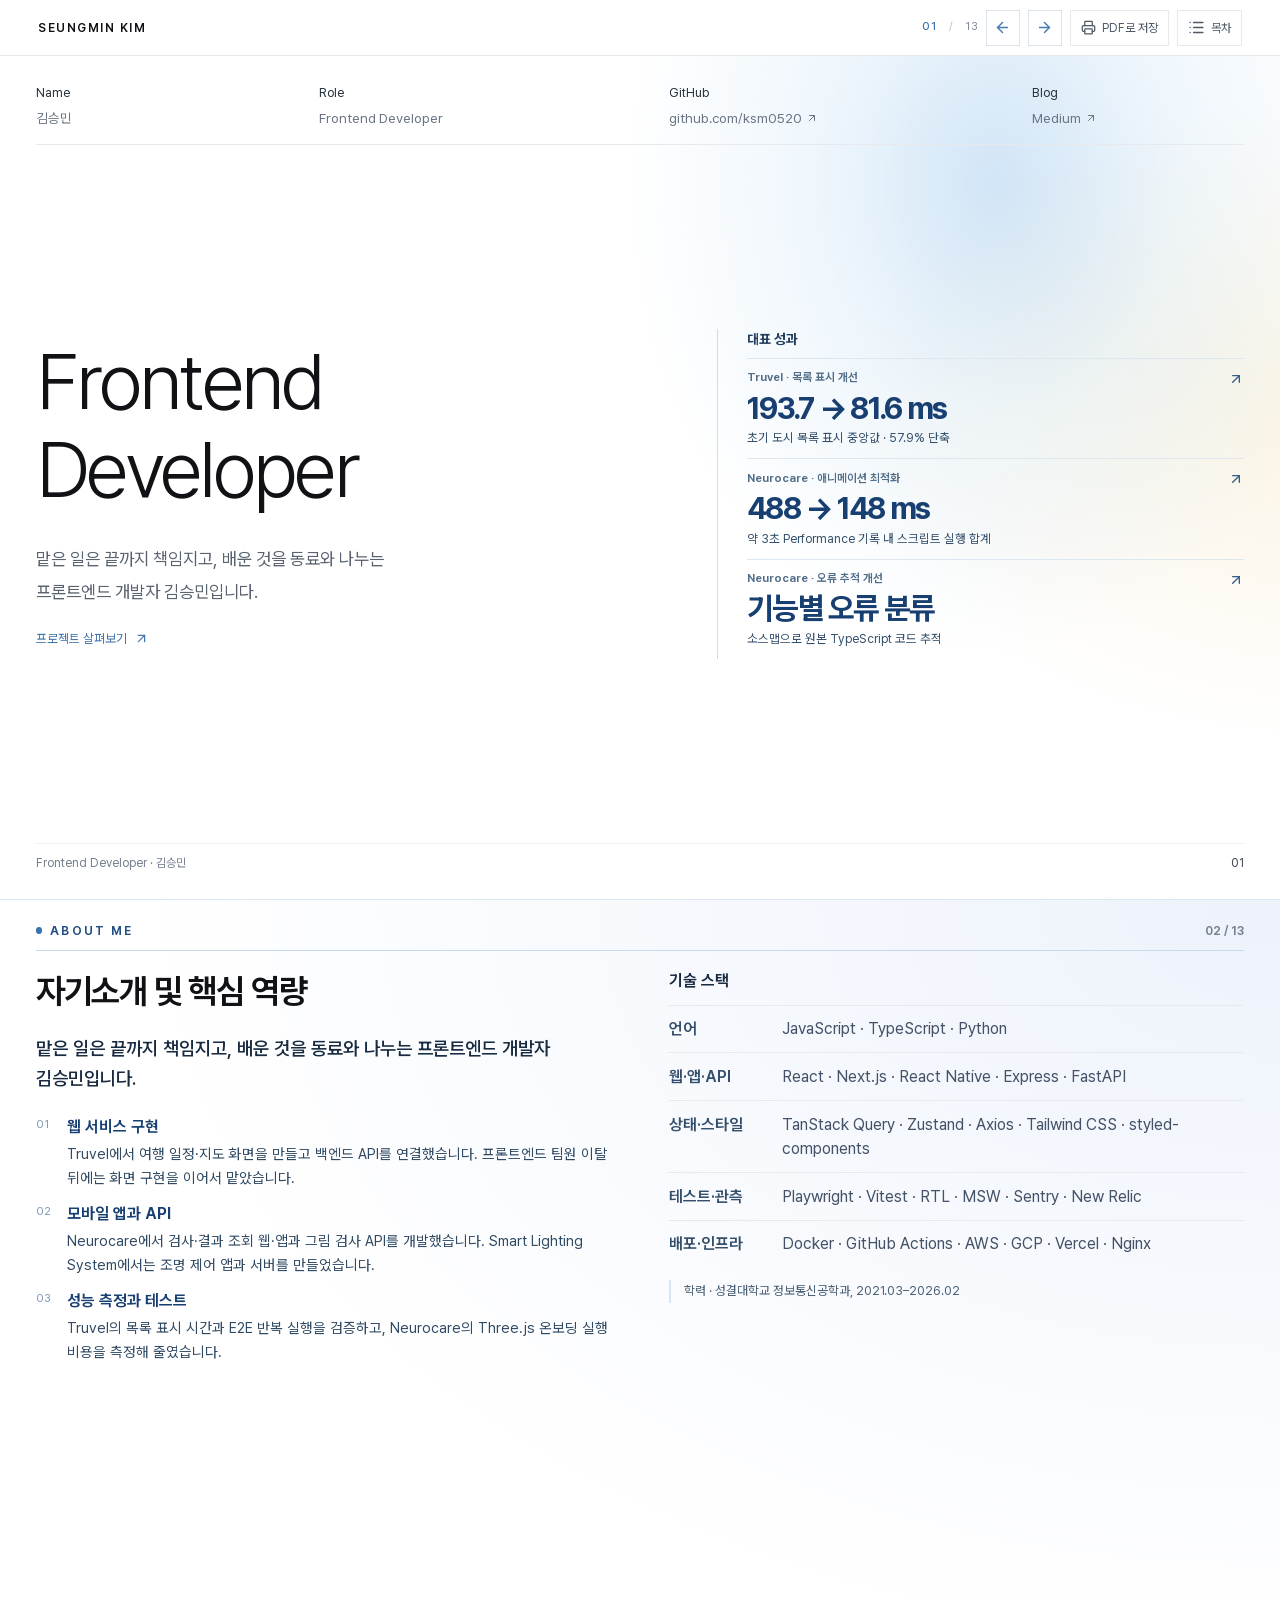
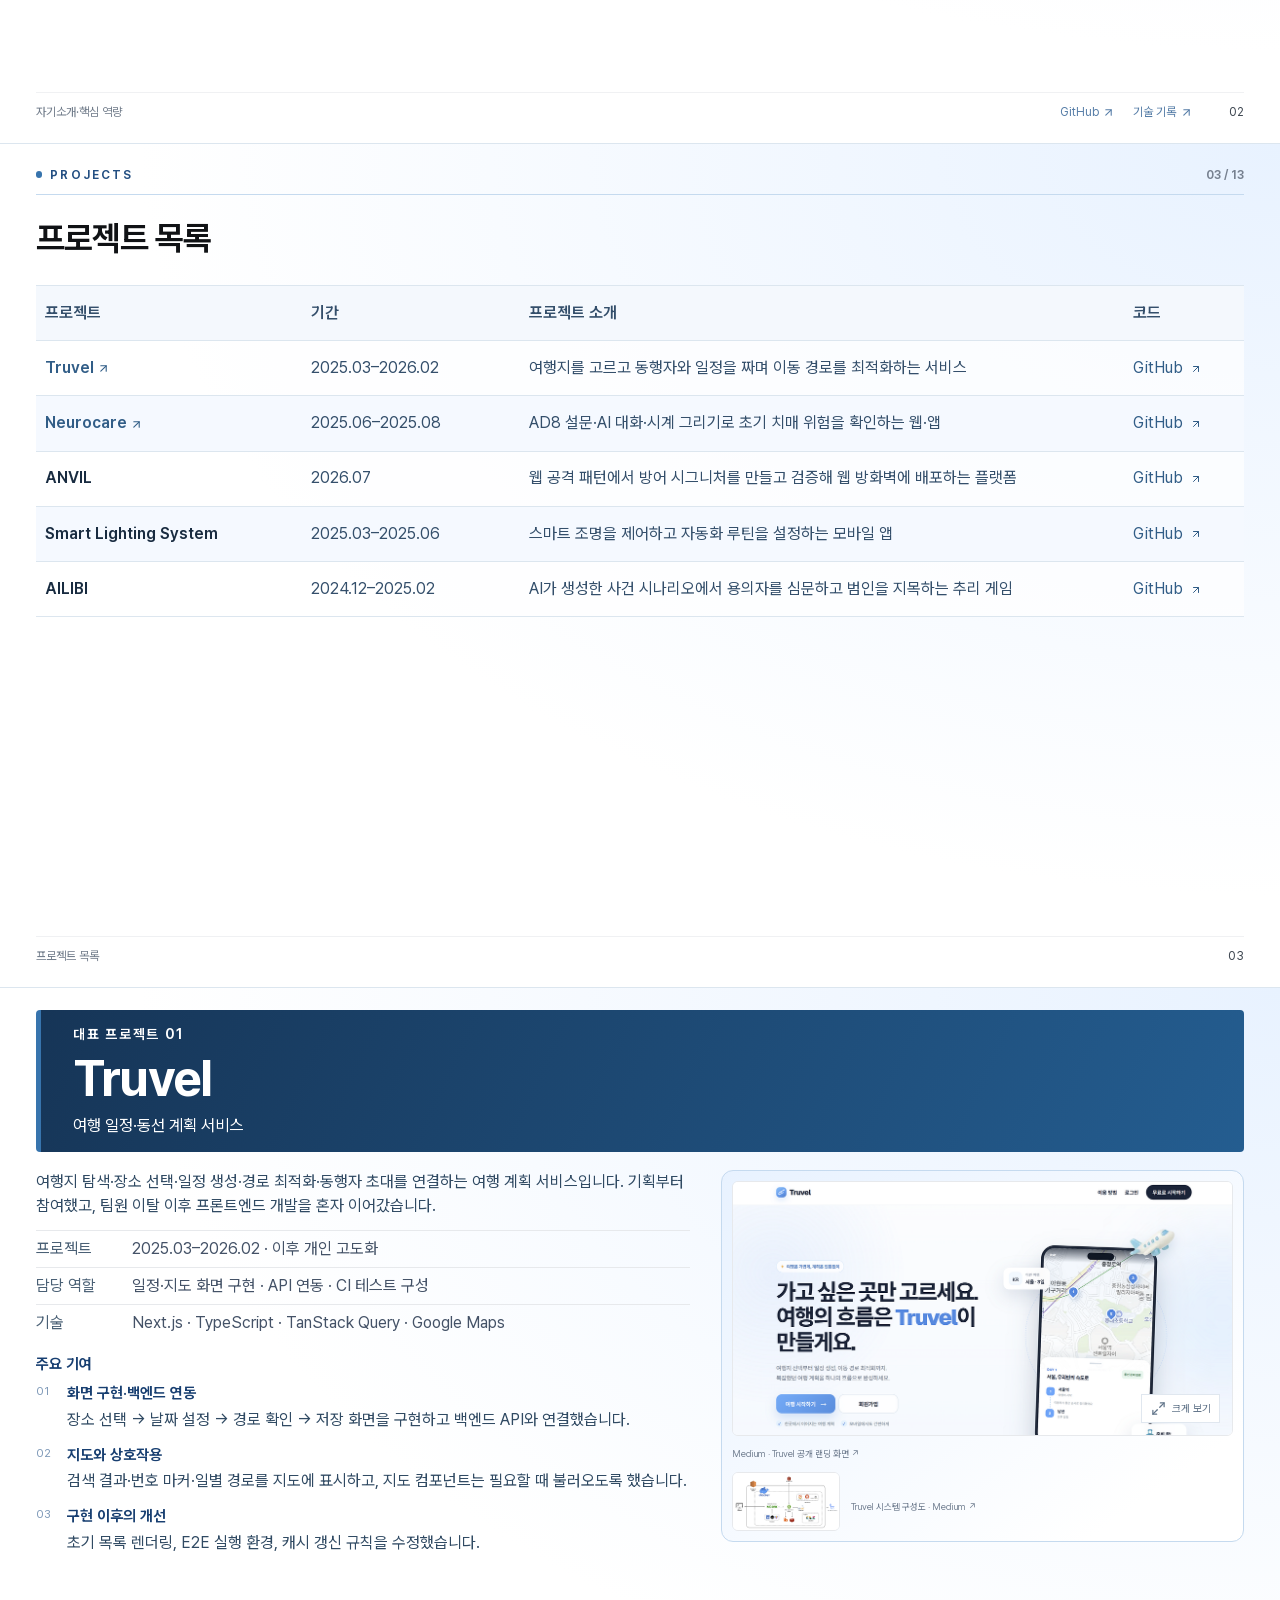
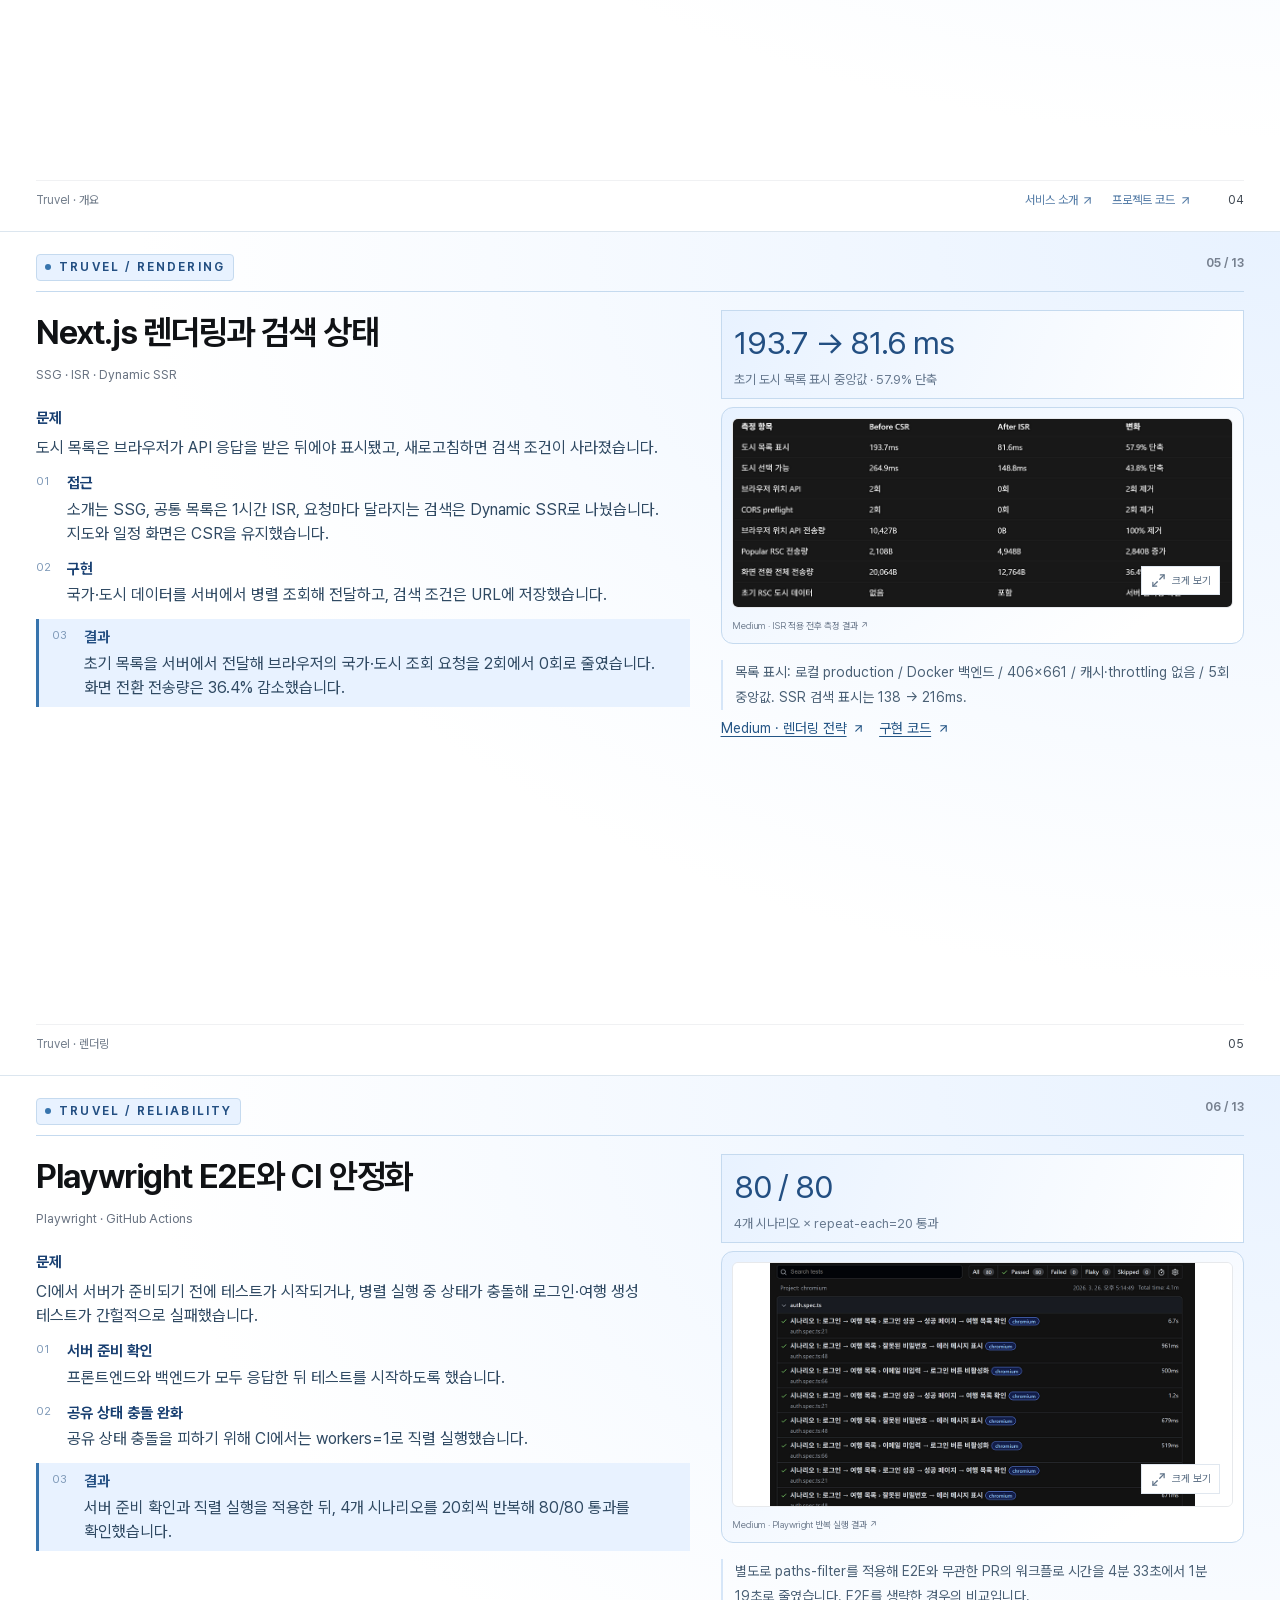
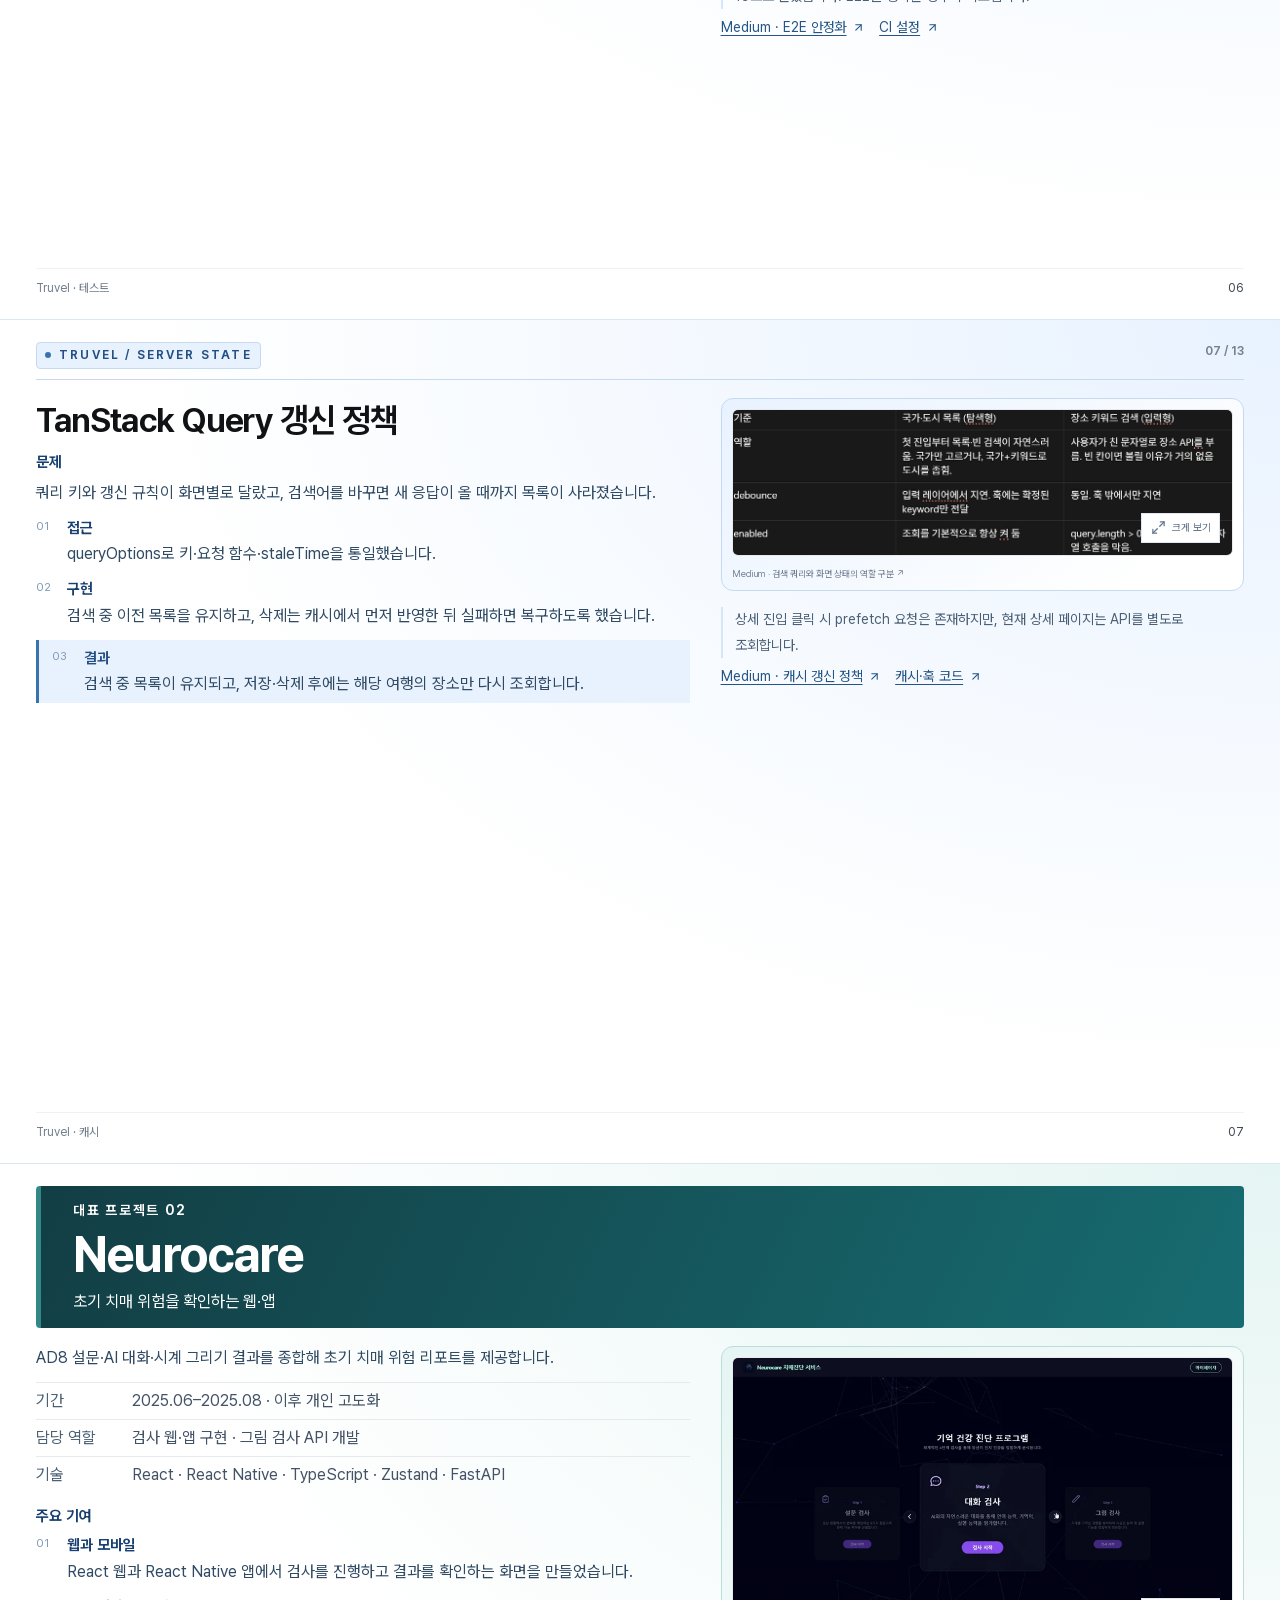
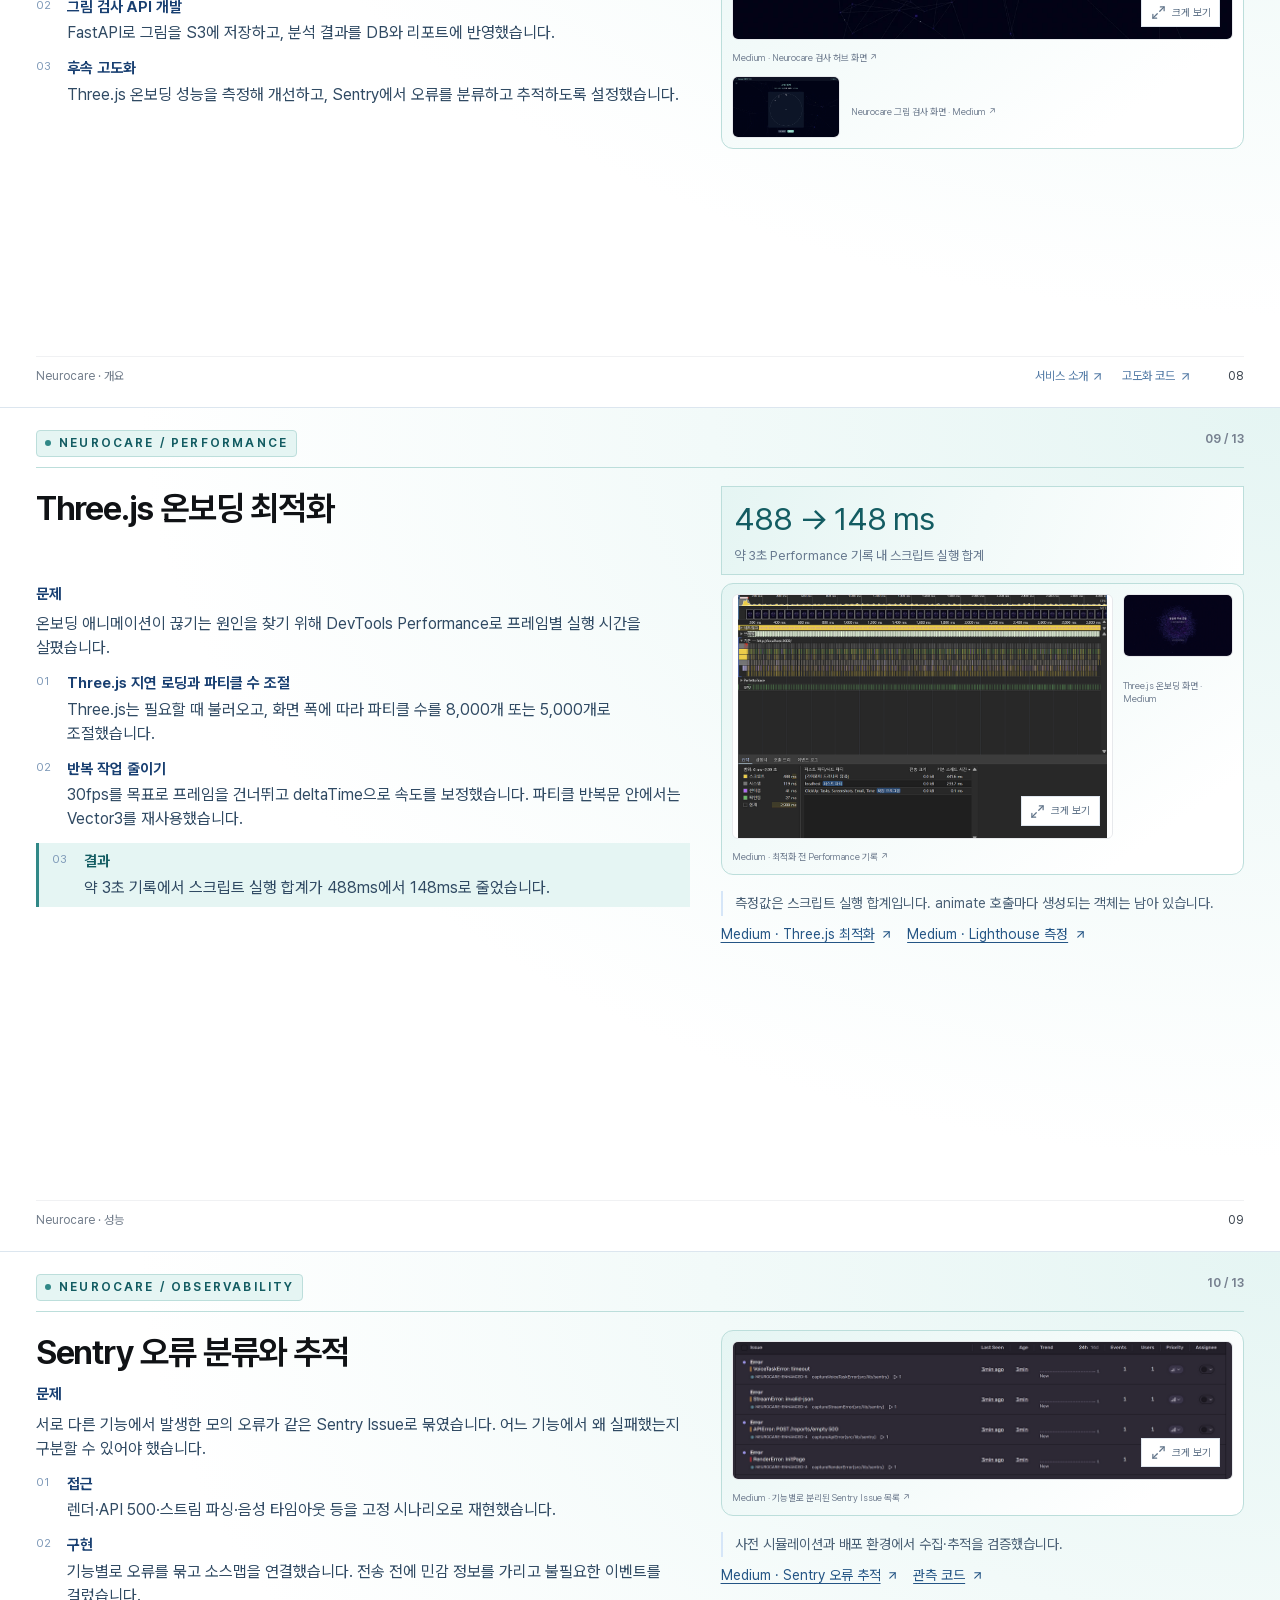
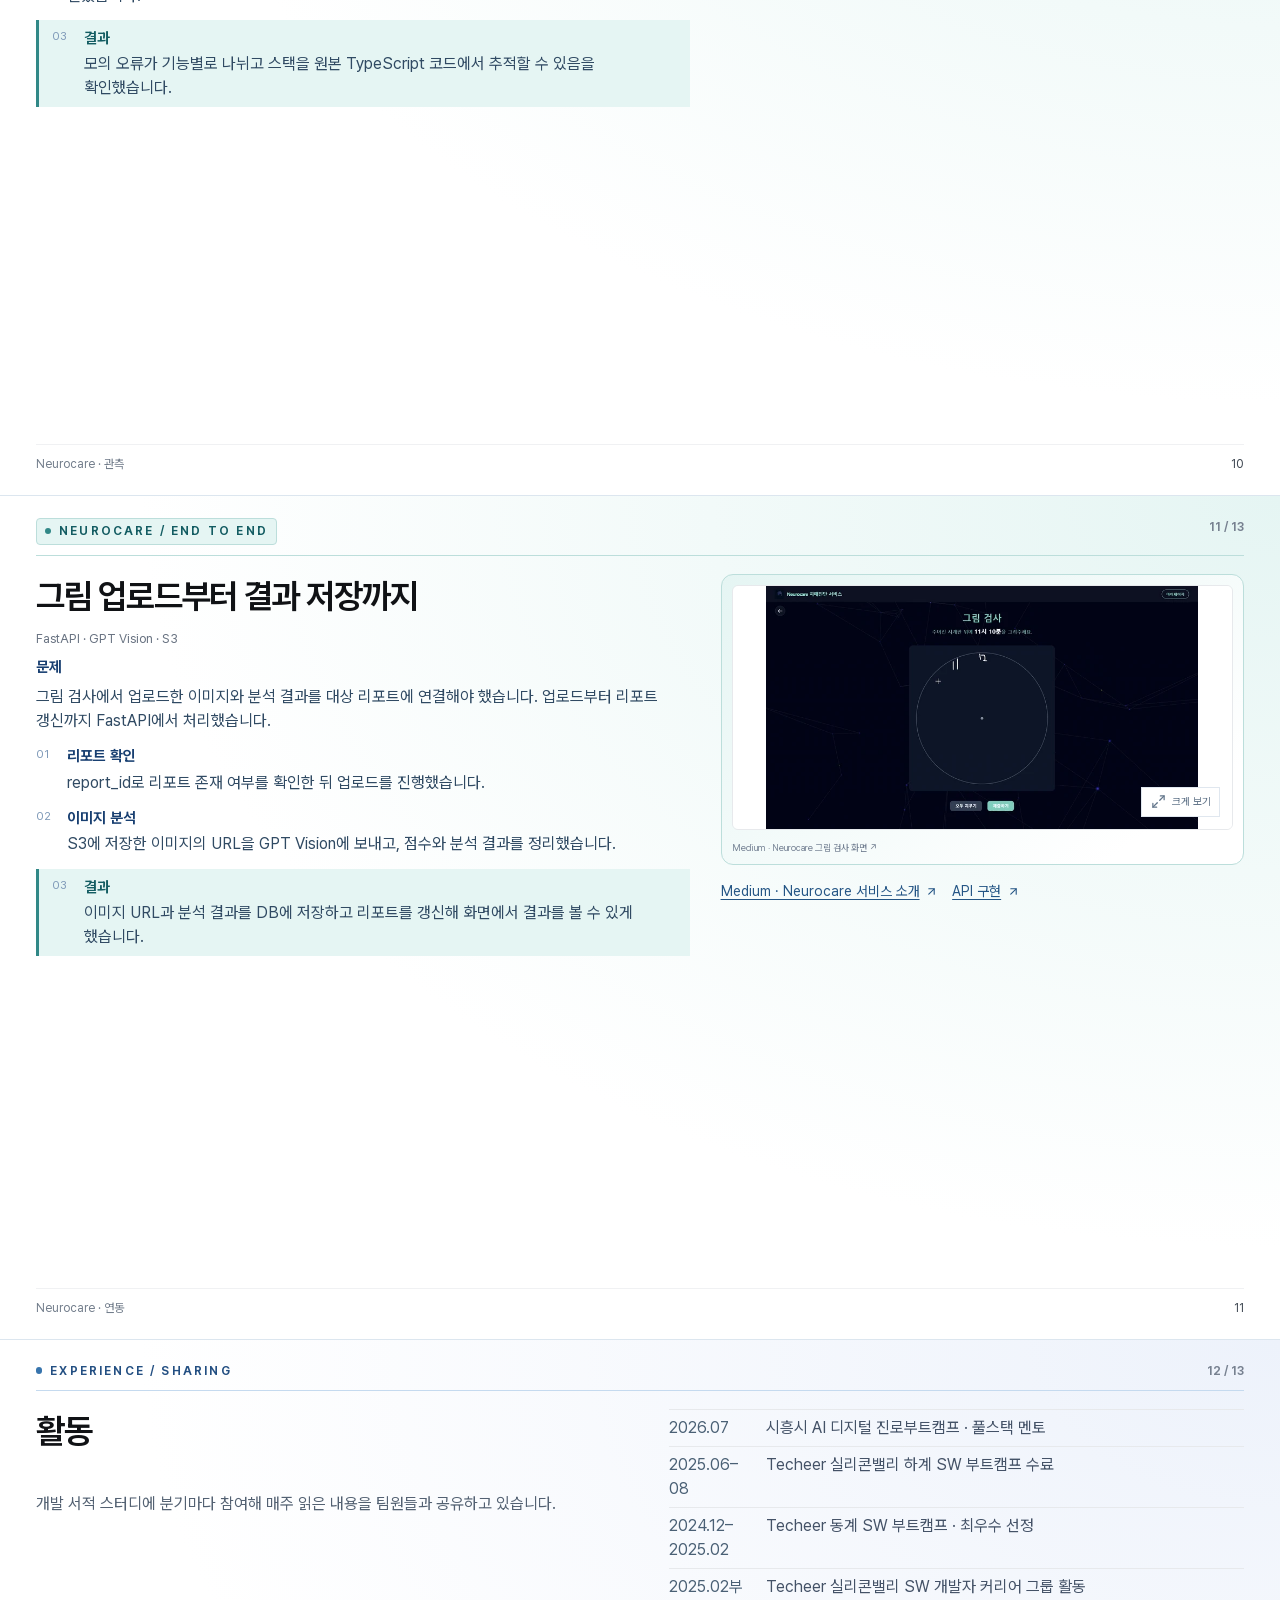
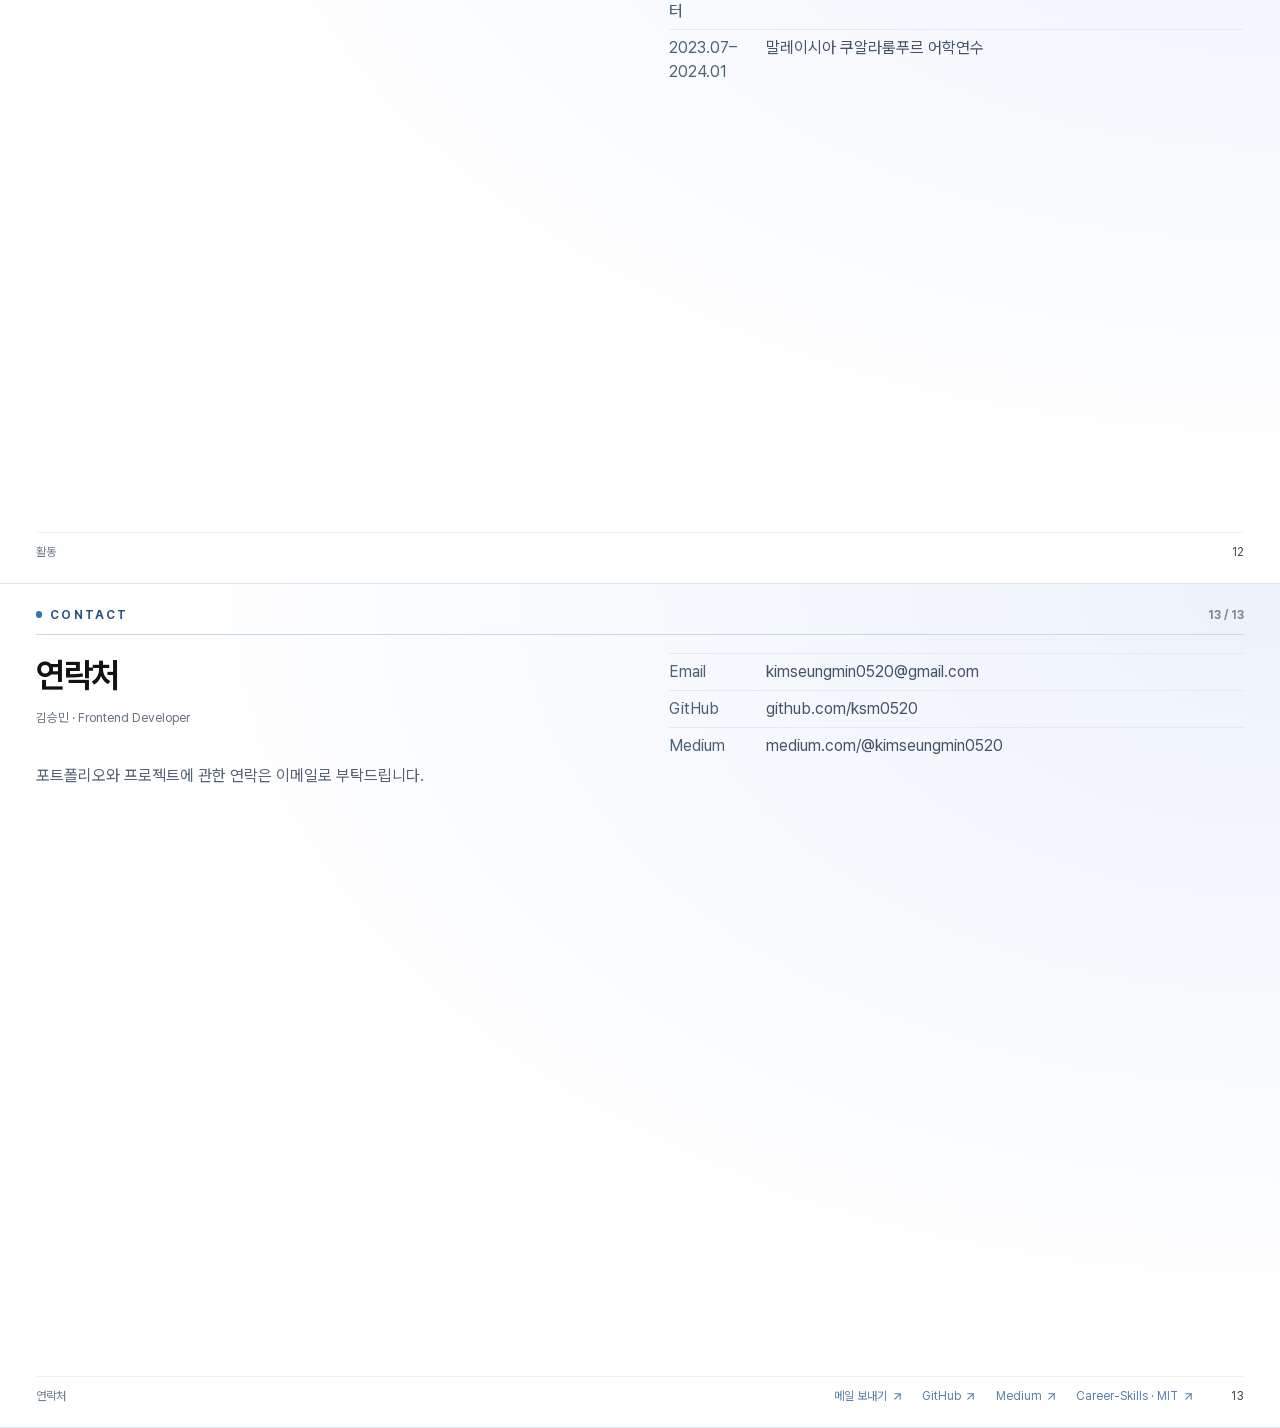
==== commit c7a93b82: "Clarify personal contributions and verification scope" ====
--- a/index.html
+++ b/index.html
@@ -1,2 +1,2 @@
-<!DOCTYPE html><html lang="ko"><head><meta charSet="utf-8"/><meta name="viewport" content="width=device-width, initial-scale=1"/><link rel="preload" href="/_next/static/media/PretendardVariable-s.p.0ztvx5mb7lxp4.woff2" as="font" crossorigin="" type="font/woff2"/><link rel="preload" as="image" href="/images/projects/truvel-home.png"/><link rel="preload" as="image" href="/images/projects/truvel-architecture.png"/><link rel="preload" as="image" href="/images/projects/truvel-rendering.png"/><link rel="preload" as="image" href="/images/projects/truvel-e2e.png"/><link rel="preload" as="image" href="/images/projects/truvel-query.png"/><link rel="preload" as="image" href="/images/projects/neuro-main.webp"/><link rel="preload" as="image" href="/images/projects/neuro-drawing.webp"/><link rel="preload" as="image" href="/images/projects/neuro-performance.png"/><link rel="preload" as="image" href="/images/projects/neuro-init.webp"/><link rel="preload" as="image" href="/images/projects/neuro-sentry.png"/><link rel="stylesheet" href="/_next/static/chunks/0_f1zhzvqchrn.css" data-precedence="next"/><link rel="preload" as="script" fetchPriority="low" href="/_next/static/chunks/0kqziy-7_gy73.js"/><script src="/_next/static/chunks/3v5m1v6-71-ar.js" async=""></script><script src="/_next/static/chunks/092r-mewpaf3q.js" async=""></script><script src="/_next/static/chunks/turbopack-2u1d16houkiyo.js" async=""></script><script src="/_next/static/chunks/3qfy96eoyh-ek.js" async=""></script><script src="/_next/static/chunks/3_r2yj8csv02h.js" async=""></script><meta name="next-size-adjust" content=""/><title>김승민 — Frontend Developer Portfolio</title><meta name="description" content="김승민의 프론트엔드 개발자 포트폴리오. Truvel·Neurocare의 구현, 성능 측정, 테스트와 오류 추적 경험."/><meta name="robots" content="noindex, nofollow"/><link rel="icon" href="/icon.svg?icon.1mkejk981asda.svg" sizes="any" type="image/svg+xml"/><script src="/_next/static/chunks/0cz1d0mv5g_q7.js" noModule=""></script></head><body class="_7uFvpa_variable"><div hidden=""><!--$--><!--/$--></div><div class="portfolio" data-active="cover"><a href="#cover" class="skip-link">본문 바로가기</a><header class="app-header"><a href="#cover" class="brand"><span class="brand-mark">K</span><span>SEUNGMIN KIM<span class="brand-sub">FRONTEND DEVELOPER</span></span></a><div class="header-actions"><div class="header-paging"><span class="page-status" aria-label="현재 1장 / 총 13장"><strong>01</strong><span>/</span>13</span><div class="paging-buttons"><button aria-label="이전 슬라이드" disabled=""><svg xmlns="http://www.w3.org/2000/svg" width="17" height="17" viewBox="0 0 24 24" fill="none" stroke="currentColor" stroke-width="2" stroke-linecap="round" stroke-linejoin="round" class="lucide lucide-arrow-left" aria-hidden="true"><path d="m12 19-7-7 7-7"></path><path d="M19 12H5"></path></svg></button><button aria-label="다음 슬라이드"><svg xmlns="http://www.w3.org/2000/svg" width="17" height="17" viewBox="0 0 24 24" fill="none" stroke="currentColor" stroke-width="2" stroke-linecap="round" stroke-linejoin="round" class="lucide lucide-arrow-right" aria-hidden="true"><path d="M5 12h14"></path><path d="m12 5 7 7-7 7"></path></svg></button></div></div><button class="print-button" aria-label="PDF로 저장"><svg xmlns="http://www.w3.org/2000/svg" width="15" height="15" viewBox="0 0 24 24" fill="none" stroke="currentColor" stroke-width="2" stroke-linecap="round" stroke-linejoin="round" class="lucide lucide-printer" aria-hidden="true"><path d="M6 18H4a2 2 0 0 1-2-2v-5a2 2 0 0 1 2-2h16a2 2 0 0 1 2 2v5a2 2 0 0 1-2 2h-2"></path><path d="M6 9V3a1 1 0 0 1 1-1h10a1 1 0 0 1 1 1v6"></path><rect x="6" y="14" width="12" height="8" rx="1"></rect></svg><span>PDF로 저장</span></button><button class="menu-button" aria-label="목차 열기" type="button" aria-haspopup="dialog" aria-expanded="false" data-state="closed" data-slot="sheet-trigger"><svg xmlns="http://www.w3.org/2000/svg" width="17" height="17" viewBox="0 0 24 24" fill="none" stroke="currentColor" stroke-width="2" stroke-linecap="round" stroke-linejoin="round" class="lucide lucide-list" aria-hidden="true"><path d="M3 5h.01"></path><path d="M3 12h.01"></path><path d="M3 19h.01"></path><path d="M8 5h13"></path><path d="M8 12h13"></path><path d="M8 19h13"></path></svg><span>목차</span></button></div></header><div class="workspace"><main id="main" class="main-stage"><div class="slides"><section id="cover" class="slide cover-slide" aria-labelledby="cover-title" tabindex="-1"><div class="cover-glow" aria-hidden="true"></div><header class="cover-meta"><div><span class="meta-label">Name</span><span>김승민</span></div><div><span class="meta-label">Role</span><span>Frontend Developer</span></div><div><span class="meta-label">GitHub</span><a href="https://github.com/ksm0520" target="_blank" rel="noreferrer">github.com/ksm0520<!-- --> <svg xmlns="http://www.w3.org/2000/svg" width="12" height="12" viewBox="0 0 24 24" fill="none" stroke="currentColor" stroke-width="2" stroke-linecap="round" stroke-linejoin="round" class="lucide lucide-arrow-up-right" aria-hidden="true"><path d="M7 7h10v10"></path><path d="M7 17 17 7"></path></svg></a></div><div><span class="meta-label">Blog</span><a href="https://medium.com/@kimseungmin0520" target="_blank" rel="noreferrer">Medium <svg xmlns="http://www.w3.org/2000/svg" width="12" height="12" viewBox="0 0 24 24" fill="none" stroke="currentColor" stroke-width="2" stroke-linecap="round" stroke-linejoin="round" class="lucide lucide-arrow-up-right" aria-hidden="true"><path d="M7 7h10v10"></path><path d="M7 17 17 7"></path></svg></a></div></header><div class="cover-content"><div class="cover-body"><h1 id="cover-title">Frontend<br/>Developer</h1><p class="introduction">맡은 일은 끝까지 책임지고, 배운 것을 동료와 나누는
-프론트엔드 개발자 김승민입니다.</p><a class="project-shortcut" href="#projects">프로젝트 살펴보기 <svg xmlns="http://www.w3.org/2000/svg" width="15" height="15" viewBox="0 0 24 24" fill="none" stroke="currentColor" stroke-width="2" stroke-linecap="round" stroke-linejoin="round" class="lucide lucide-arrow-up-right" aria-hidden="true"><path d="M7 7h10v10"></path><path d="M7 17 17 7"></path></svg></a></div><aside class="cover-highlights" aria-label="대표 성과"><h2>대표 성과</h2><a href="#truvel-rendering"><span class="highlight-project">Truvel · 목록 표시 개선</span><strong>193.7 → 81.6 ms</strong><span class="highlight-label">초기 도시 목록 표시 중앙값 · 57.9% 단축</span><svg xmlns="http://www.w3.org/2000/svg" width="16" height="16" viewBox="0 0 24 24" fill="none" stroke="currentColor" stroke-width="2" stroke-linecap="round" stroke-linejoin="round" class="lucide lucide-arrow-up-right" aria-hidden="true"><path d="M7 7h10v10"></path><path d="M7 17 17 7"></path></svg></a><a href="#neuro-performance"><span class="highlight-project">Neurocare · 애니메이션 최적화</span><strong>488 → 148 ms</strong><span class="highlight-label">약 3초 Performance 기록 내 스크립트 실행 합계</span><svg xmlns="http://www.w3.org/2000/svg" width="16" height="16" viewBox="0 0 24 24" fill="none" stroke="currentColor" stroke-width="2" stroke-linecap="round" stroke-linejoin="round" class="lucide lucide-arrow-up-right" aria-hidden="true"><path d="M7 7h10v10"></path><path d="M7 17 17 7"></path></svg></a><a href="#neuro-sentry"><span class="highlight-project">Neurocare · 오류 추적 개선</span><strong>기능별 오류 분류</strong><span class="highlight-label">소스맵으로 원본 TypeScript 코드 추적</span><svg xmlns="http://www.w3.org/2000/svg" width="16" height="16" viewBox="0 0 24 24" fill="none" stroke="currentColor" stroke-width="2" stroke-linecap="round" stroke-linejoin="round" class="lucide lucide-arrow-up-right" aria-hidden="true"><path d="M7 7h10v10"></path><path d="M7 17 17 7"></path></svg></a></aside></div><footer class="slide-footer"><span>Frontend Developer · 김승민</span><span>01</span></footer></section><section id="about" class="slide story-slide text-slide intro-slide" aria-labelledby="about-title" tabindex="-1"><header class="slide-header"><span>ABOUT ME</span><span>02<!-- --> /<!-- --> <!-- -->13</span></header><div class="story-body"><div class="story-main"><div class="story-heading"><div class="story-title"><h2 id="about-title">자기소개 및 핵심 역량</h2></div></div><p class="story-lead">맡은 일은 끝까지 책임지고, 배운 것을 동료와 나누는 프론트엔드 개발자 김승민입니다.</p><ol class="story-steps"><li><span aria-hidden="true">01</span><div><h3>웹 서비스 구현</h3><p>Truvel에서 여행 일정·지도 화면을 만들고 백엔드 API를 연결했습니다. 프론트엔드 팀원 이탈 뒤에는 화면 구현을 이어서 맡았습니다.</p></div></li><li><span aria-hidden="true">02</span><div><h3>모바일 앱과 API</h3><p>Neurocare에서 검사 웹·앱과 이미지 분석 API를 연결했고, Smart Lighting System에서는 조명 제어 앱과 서버를 만들었습니다.</p></div></li><li><span aria-hidden="true">03</span><div><h3>성능 측정과 테스트</h3><p>Truvel의 목록 표시 시간과 E2E 반복 실행을 검증하고, Neurocare의 Three.js 온보딩 실행 비용을 측정해 줄였습니다.</p></div></li></ol></div><div class="story-copy"><h3 class="intro-skills-title">기술 스택</h3><dl class="story-facts"><div><dt>언어</dt><dd>JavaScript · TypeScript · Python</dd></div><div><dt>웹·앱·API</dt><dd>React · Next.js · React Native · Express · FastAPI</dd></div><div><dt>상태·스타일</dt><dd>TanStack Query · Zustand · Axios · Tailwind CSS · styled-components</dd></div><div><dt>테스트·관측</dt><dd>Playwright · Vitest · RTL · MSW · Sentry · New Relic</dd></div><div><dt>배포·인프라</dt><dd>Docker · GitHub Actions · AWS · GCP · Vercel · Nginx</dd></div></dl><p class="story-note">학력 · 성결대학교 정보통신공학과, 2021.03–2026.02</p></div></div><footer class="slide-footer story-footer"><span>자기소개·핵심 역량</span><nav aria-label="자기소개·핵심 역량 참고 자료"><a href="https://github.com/ksm0520" target="_blank" rel="noreferrer">GitHub<svg xmlns="http://www.w3.org/2000/svg" width="13" height="13" viewBox="0 0 24 24" fill="none" stroke="currentColor" stroke-width="2" stroke-linecap="round" stroke-linejoin="round" class="lucide lucide-arrow-up-right" aria-hidden="true"><path d="M7 7h10v10"></path><path d="M7 17 17 7"></path></svg></a><a href="https://medium.com/@kimseungmin0520/%EB%A0%8C%EB%8D%94%EB%A7%81-%EC%A0%84%EB%9E%B5-%EA%B3%A0%EB%8F%84%ED%99%94-ssg-isr-dynamic-ssr-%EC%A0%81%EC%9A%A9%EA%B3%BC-%EC%84%B1%EB%8A%A5-%EA%B2%80%EC%A6%9D-d0ac974b0618" target="_blank" rel="noreferrer">기술 기록<svg xmlns="http://www.w3.org/2000/svg" width="13" height="13" viewBox="0 0 24 24" fill="none" stroke="currentColor" stroke-width="2" stroke-linecap="round" stroke-linejoin="round" class="lucide lucide-arrow-up-right" aria-hidden="true"><path d="M7 7h10v10"></path><path d="M7 17 17 7"></path></svg></a></nav><span>02</span></footer></section><section id="projects" class="slide story-slide text-slide project-index-slide" aria-labelledby="projects-title" tabindex="-1"><header class="slide-header"><span>PROJECTS</span><span>03<!-- --> /<!-- --> <!-- -->13</span></header><div class="project-index"><h2 id="projects-title">프로젝트 목록</h2><table aria-labelledby="projects-title"><colgroup><col class="project-index-name"/><col class="project-index-period"/><col/><col class="project-index-link"/></colgroup><thead><tr><th scope="col">프로젝트</th><th scope="col">기간</th><th scope="col">프로젝트 소개</th><th scope="col">코드</th></tr></thead><tbody><tr><th scope="row"><a href="#truvel">Truvel<svg xmlns="http://www.w3.org/2000/svg" width="13" height="13" viewBox="0 0 24 24" fill="none" stroke="currentColor" stroke-width="2" stroke-linecap="round" stroke-linejoin="round" class="lucide lucide-arrow-up-right" aria-hidden="true"><path d="M7 7h10v10"></path><path d="M7 17 17 7"></path></svg></a></th><td class="project-index-date">2025.03–2026.02</td><td class="project-index-description">여행지를 고르고 동행자와 일정을 짜며 이동 경로를 최적화하는 서비스</td><td class="project-index-code"><a href="https://github.com/Team-ALT-T/Truvel" target="_blank" rel="noreferrer" aria-label="Truvel GitHub">GitHub <svg xmlns="http://www.w3.org/2000/svg" width="12" height="12" viewBox="0 0 24 24" fill="none" stroke="currentColor" stroke-width="2" stroke-linecap="round" stroke-linejoin="round" class="lucide lucide-arrow-up-right" aria-hidden="true"><path d="M7 7h10v10"></path><path d="M7 17 17 7"></path></svg></a></td></tr><tr><th scope="row"><a href="#neurocare">Neurocare<svg xmlns="http://www.w3.org/2000/svg" width="13" height="13" viewBox="0 0 24 24" fill="none" stroke="currentColor" stroke-width="2" stroke-linecap="round" stroke-linejoin="round" class="lucide lucide-arrow-up-right" aria-hidden="true"><path d="M7 7h10v10"></path><path d="M7 17 17 7"></path></svg></a></th><td class="project-index-date">2025.06–2025.08</td><td class="project-index-description">AD8 설문·AI 대화·시계 그리기로 초기 치매 위험을 확인하는 웹·앱</td><td class="project-index-code"><a href="https://github.com/2025-Summer-Bootcamp-team-I/Neurocare" target="_blank" rel="noreferrer" aria-label="Neurocare GitHub">GitHub <svg xmlns="http://www.w3.org/2000/svg" width="12" height="12" viewBox="0 0 24 24" fill="none" stroke="currentColor" stroke-width="2" stroke-linecap="round" stroke-linejoin="round" class="lucide lucide-arrow-up-right" aria-hidden="true"><path d="M7 7h10v10"></path><path d="M7 17 17 7"></path></svg></a></td></tr><tr><th scope="row">ANVIL</th><td class="project-index-date">2026.07</td><td class="project-index-description">웹 공격 패턴에서 방어 시그니처를 만들고 검증해 웹 방화벽에 배포하는 플랫폼</td><td class="project-index-code"><a href="https://github.com/2026-siheung-sw-bootcamp-team-H/anvil" target="_blank" rel="noreferrer" aria-label="ANVIL GitHub">GitHub <svg xmlns="http://www.w3.org/2000/svg" width="12" height="12" viewBox="0 0 24 24" fill="none" stroke="currentColor" stroke-width="2" stroke-linecap="round" stroke-linejoin="round" class="lucide lucide-arrow-up-right" aria-hidden="true"><path d="M7 7h10v10"></path><path d="M7 17 17 7"></path></svg></a></td></tr><tr><th scope="row">Smart Lighting System</th><td class="project-index-date">2025.03–2025.06</td><td class="project-index-description">스마트 조명을 제어하고 자동화 루틴을 설정하는 모바일 앱</td><td class="project-index-code"><a href="https://github.com/ksm0520/Graduation-Project-Smart-Lighting-System" target="_blank" rel="noreferrer" aria-label="Smart Lighting System GitHub">GitHub <svg xmlns="http://www.w3.org/2000/svg" width="12" height="12" viewBox="0 0 24 24" fill="none" stroke="currentColor" stroke-width="2" stroke-linecap="round" stroke-linejoin="round" class="lucide lucide-arrow-up-right" aria-hidden="true"><path d="M7 7h10v10"></path><path d="M7 17 17 7"></path></svg></a></td></tr><tr><th scope="row">AILIBI</th><td class="project-index-date">2024.12–2025.02</td><td class="project-index-description">AI가 생성한 사건 시나리오에서 용의자를 심문하고 범인을 지목하는 추리 게임</td><td class="project-index-code"><a href="https://github.com/2024-Winter-Bootcamp-team-K/AILIBI-Frontend" target="_blank" rel="noreferrer" aria-label="AILIBI GitHub">GitHub <svg xmlns="http://www.w3.org/2000/svg" width="12" height="12" viewBox="0 0 24 24" fill="none" stroke="currentColor" stroke-width="2" stroke-linecap="round" stroke-linejoin="round" class="lucide lucide-arrow-up-right" aria-hidden="true"><path d="M7 7h10v10"></path><path d="M7 17 17 7"></path></svg></a></td></tr></tbody></table></div><footer class="slide-footer story-footer"><span>프로젝트 목록</span><span>03</span></footer></section><section id="truvel" class="slide story-slide with-image project-overview" aria-labelledby="truvel-title" tabindex="-1"><header class="project-chapter"><span>대표 프로젝트 <!-- -->01</span><h2 id="truvel-title">Truvel</h2><p>여행 일정·동선 계획 서비스</p></header><div class="story-body"><div class="story-copy"><p class="story-summary">여행지 탐색·장소 선택·일정 생성·경로 최적화·동행자 초대를 연결하는 여행 계획 서비스입니다. 기획부터 참여했고, 팀원 이탈 이후 프론트엔드 개발을 혼자 이어갔습니다.</p><dl class="story-facts"><div><dt>프로젝트</dt><dd>2025.03–2026.02 · 이후 개인 고도화</dd></div><div><dt>담당 역할</dt><dd>기획 참여 · 프론트엔드 개발 · DevOps</dd></div><div><dt>기술</dt><dd>Next.js · TypeScript · TanStack Query · Google Maps</dd></div></dl><p class="story-block-label">주요 기여</p><ol class="story-steps"><li><span aria-hidden="true">01</span><div><h3>화면 구현·백엔드 연동</h3><p>장소 선택 → 날짜 설정 → 경로 확인 → 저장 화면을 구현하고 백엔드 API와 연결했습니다.</p></div></li><li><span aria-hidden="true">02</span><div><h3>지도와 상호작용</h3><p>장소 검색, 번호 마커, 일별 경로를 지도에 표시하고 지도 컴포넌트를 동적으로 로딩.</p></div></li><li><span aria-hidden="true">03</span><div><h3>구현 이후의 개선</h3><p>공개 데이터 렌더링 전략, E2E 실행 환경, 캐시 갱신 정책을 점검하고 개선.</p></div></li></ol></div><div class="story-visual"><figure class="project-figure"><button class="image-trigger" aria-label="Truvel 공개 랜딩 화면 크게 보기" type="button" aria-haspopup="dialog" aria-expanded="false" data-state="closed" data-slot="dialog-trigger"><img alt="Truvel 공개 랜딩 화면" loading="eager" width="1200" height="900" decoding="async" data-nimg="1" style="color:transparent" src="/images/projects/truvel-home.png"/><span class="image-expand"><svg xmlns="http://www.w3.org/2000/svg" width="15" height="15" viewBox="0 0 24 24" fill="none" stroke="currentColor" stroke-width="2" stroke-linecap="round" stroke-linejoin="round" class="lucide lucide-maximize-2" aria-hidden="true"><path d="M15 3h6v6"></path><path d="m21 3-7 7"></path><path d="m3 21 7-7"></path><path d="M9 21H3v-6"></path></svg> 크게 보기</span></button><figcaption><a href="https://medium.com/@kimseungmin0520/%EB%A0%8C%EB%8D%94%EB%A7%81-%EC%A0%84%EB%9E%B5-%EA%B3%A0%EB%8F%84%ED%99%94-ssg-isr-dynamic-ssr-%EC%A0%81%EC%9A%A9%EA%B3%BC-%EC%84%B1%EB%8A%A5-%EA%B2%80%EC%A6%9D-d0ac974b0618" target="_blank" rel="noreferrer">Medium · Truvel 공개 랜딩 화면<!-- --> ↗</a></figcaption></figure><figure class="project-figure compact-figure"><button class="image-trigger" aria-label="Truvel 시스템 구성도 크게 보기" type="button" aria-haspopup="dialog" aria-expanded="false" data-state="closed" data-slot="dialog-trigger"><img alt="Truvel 시스템 구성도" loading="eager" width="1200" height="900" decoding="async" data-nimg="1" style="color:transparent" src="/images/projects/truvel-architecture.png"/><span class="image-expand"><svg xmlns="http://www.w3.org/2000/svg" width="15" height="15" viewBox="0 0 24 24" fill="none" stroke="currentColor" stroke-width="2" stroke-linecap="round" stroke-linejoin="round" class="lucide lucide-maximize-2" aria-hidden="true"><path d="M15 3h6v6"></path><path d="m21 3-7 7"></path><path d="m3 21 7-7"></path><path d="M9 21H3v-6"></path></svg> 크게 보기</span></button><figcaption><a href="https://medium.com/@kimseungmin0520/truvel-true-travel-experience-tailored-to-you-99259a1d6a4d" target="_blank" rel="noreferrer">Truvel 시스템 구성도 · Medium<!-- --> ↗</a></figcaption></figure></div></div><footer class="slide-footer story-footer"><span>Truvel · 개요</span><nav aria-label="Truvel · 개요 참고 자료"><a href="https://medium.com/@kimseungmin0520/truvel-true-travel-experience-tailored-to-you-99259a1d6a4d" target="_blank" rel="noreferrer">서비스 소개<svg xmlns="http://www.w3.org/2000/svg" width="13" height="13" viewBox="0 0 24 24" fill="none" stroke="currentColor" stroke-width="2" stroke-linecap="round" stroke-linejoin="round" class="lucide lucide-arrow-up-right" aria-hidden="true"><path d="M7 7h10v10"></path><path d="M7 17 17 7"></path></svg></a><a href="https://github.com/Team-ALT-T/Truvel" target="_blank" rel="noreferrer">프로젝트 코드<svg xmlns="http://www.w3.org/2000/svg" width="13" height="13" viewBox="0 0 24 24" fill="none" stroke="currentColor" stroke-width="2" stroke-linecap="round" stroke-linejoin="round" class="lucide lucide-arrow-up-right" aria-hidden="true"><path d="M7 7h10v10"></path><path d="M7 17 17 7"></path></svg></a></nav><span>04</span></footer></section><section id="truvel-rendering" class="slide story-slide with-image case-study" aria-labelledby="truvel-rendering-title" tabindex="-1"><header class="slide-header"><span>TRUVEL / RENDERING</span><span>05<!-- --> /<!-- --> <!-- -->13</span></header><div class="story-body"><div class="story-main"><div class="story-heading"><div class="story-title"><h2 id="truvel-rendering-title">Next.js 렌더링과 검색 상태</h2><p class="story-subtitle">SSG · ISR · Dynamic SSR</p></div><div class="story-metric"><strong>193.7 → 81.6 ms</strong><span>초기 도시 목록 표시 중앙값 · 57.9% 단축</span></div></div></div><div class="story-copy"><p class="story-block-label">문제</p><p class="story-summary">도시 목록은 브라우저가 API 응답을 받은 뒤에야 표시됐고, 새로고침하면 검색 조건이 사라졌습니다.</p><ol class="story-steps"><li><span aria-hidden="true">01</span><div><h3>접근</h3><p>소개는 SSG, 공통 목록은 1시간 ISR, 요청마다 달라지는 검색은 Dynamic SSR로 나눴습니다. 지도와 일정 화면은 CSR을 유지했습니다.</p></div></li><li><span aria-hidden="true">02</span><div><h3>구현</h3><p>국가·도시 데이터를 서버에서 병렬 조회해 전달하고, 검색 조건은 URL에 저장했습니다.</p></div></li><li class="story-result"><span aria-hidden="true">03</span><div><h3>결과</h3><p>목록 데이터 요청 2회 → 0회, 화면 전환 전송량 36.4% 감소. 검색 조건 공유·새로고침·뒤로가기를 지원합니다.</p></div></li></ol></div><div class="story-visual"><figure class="project-figure"><button class="image-trigger" aria-label="ISR 적용 전후 측정 결과 크게 보기" type="button" aria-haspopup="dialog" aria-expanded="false" data-state="closed" data-slot="dialog-trigger"><img alt="ISR 적용 전후 측정 결과" loading="eager" width="1200" height="900" decoding="async" data-nimg="1" style="color:transparent" src="/images/projects/truvel-rendering.png"/><span class="image-expand"><svg xmlns="http://www.w3.org/2000/svg" width="15" height="15" viewBox="0 0 24 24" fill="none" stroke="currentColor" stroke-width="2" stroke-linecap="round" stroke-linejoin="round" class="lucide lucide-maximize-2" aria-hidden="true"><path d="M15 3h6v6"></path><path d="m21 3-7 7"></path><path d="m3 21 7-7"></path><path d="M9 21H3v-6"></path></svg> 크게 보기</span></button><figcaption><a href="https://medium.com/@kimseungmin0520/%EB%A0%8C%EB%8D%94%EB%A7%81-%EC%A0%84%EB%9E%B5-%EA%B3%A0%EB%8F%84%ED%99%94-ssg-isr-dynamic-ssr-%EC%A0%81%EC%9A%A9%EA%B3%BC-%EC%84%B1%EB%8A%A5-%EA%B2%80%EC%A6%9D-d0ac974b0618" target="_blank" rel="noreferrer">Medium · ISR 적용 전후 측정 결과<!-- --> ↗</a></figcaption></figure></div><div class="case-references"><p class="story-note">목록 표시: 로컬 production / Docker 백엔드 / 406×661 / 캐시·throttling 없음 / 5회 중앙값. SSR 검색 표시는 138 → 216ms.</p><div class="case-links"><nav aria-label="Truvel · 렌더링 참고 자료"><a href="https://medium.com/@kimseungmin0520/%EB%A0%8C%EB%8D%94%EB%A7%81-%EC%A0%84%EB%9E%B5-%EA%B3%A0%EB%8F%84%ED%99%94-ssg-isr-dynamic-ssr-%EC%A0%81%EC%9A%A9%EA%B3%BC-%EC%84%B1%EB%8A%A5-%EA%B2%80%EC%A6%9D-d0ac974b0618" target="_blank" rel="noreferrer">Medium · 렌더링 전략<svg xmlns="http://www.w3.org/2000/svg" width="13" height="13" viewBox="0 0 24 24" fill="none" stroke="currentColor" stroke-width="2" stroke-linecap="round" stroke-linejoin="round" class="lucide lucide-arrow-up-right" aria-hidden="true"><path d="M7 7h10v10"></path><path d="M7 17 17 7"></path></svg></a><a href="https://github.com/Team-ALT-T/Truvel/tree/main/frontend/src" target="_blank" rel="noreferrer">구현 코드<svg xmlns="http://www.w3.org/2000/svg" width="13" height="13" viewBox="0 0 24 24" fill="none" stroke="currentColor" stroke-width="2" stroke-linecap="round" stroke-linejoin="round" class="lucide lucide-arrow-up-right" aria-hidden="true"><path d="M7 7h10v10"></path><path d="M7 17 17 7"></path></svg></a></nav></div></div></div><footer class="slide-footer story-footer"><span>Truvel · 렌더링</span><span>05</span></footer></section><section id="truvel-e2e" class="slide story-slide with-image case-study" aria-labelledby="truvel-e2e-title" tabindex="-1"><header class="slide-header"><span>TRUVEL / RELIABILITY</span><span>06<!-- --> /<!-- --> <!-- -->13</span></header><div class="story-body"><div class="story-main"><div class="story-heading"><div class="story-title"><h2 id="truvel-e2e-title">Playwright E2E와 CI 안정화</h2><p class="story-subtitle">Playwright · GitHub Actions</p></div><div class="story-metric"><strong>80 / 80</strong><span>4개 시나리오 × repeat-each=20 통과</span></div></div></div><div class="story-copy"><p class="story-block-label">문제</p><p class="story-summary">CI에서 서버가 준비되기 전에 테스트가 시작되거나 병렬 실행 중 상태가 충돌했습니다. 로그인·여행 생성 테스트를 반복해도 같은 결과가 나오도록 고쳤습니다.</p><ol class="story-steps"><li><span aria-hidden="true">01</span><div><h3>서버 준비 확인</h3><p>프론트엔드와 백엔드가 모두 응답한 뒤 테스트를 시작하도록 했습니다.</p></div></li><li><span aria-hidden="true">02</span><div><h3>공유 상태 충돌 완화</h3><p>CI를 workers=1로 실행하고 같은 시나리오를 반복했습니다.</p></div></li><li class="story-result"><span aria-hidden="true">03</span><div><h3>결과</h3><p>4개 시나리오를 20회씩 실행해 80/80 통과했습니다. 별도로 paths-filter를 적용해 E2E 미관련 PR은 4m33s → 1m19s로 줄였습니다.</p></div></li></ol></div><div class="story-visual"><figure class="project-figure"><button class="image-trigger" aria-label="Playwright 반복 실행 결과 크게 보기" type="button" aria-haspopup="dialog" aria-expanded="false" data-state="closed" data-slot="dialog-trigger"><img alt="Playwright 반복 실행 결과" loading="eager" width="1200" height="900" decoding="async" data-nimg="1" style="color:transparent" src="/images/projects/truvel-e2e.png"/><span class="image-expand"><svg xmlns="http://www.w3.org/2000/svg" width="15" height="15" viewBox="0 0 24 24" fill="none" stroke="currentColor" stroke-width="2" stroke-linecap="round" stroke-linejoin="round" class="lucide lucide-maximize-2" aria-hidden="true"><path d="M15 3h6v6"></path><path d="m21 3-7 7"></path><path d="m3 21 7-7"></path><path d="M9 21H3v-6"></path></svg> 크게 보기</span></button><figcaption><a href="https://medium.com/@kimseungmin0520/playwright-e2e%EB%A5%BC-ci%EC%97%90%EC%84%9C-%EC%8B%A0%EB%A2%B0%ED%95%A0-%EC%88%98-%EC%9E%88%EA%B2%8C-%EB%A7%8C%EB%93%A4%EA%B8%B0%EA%B9%8C%EC%A7%80-a93a9c39182a" target="_blank" rel="noreferrer">Medium · Playwright 반복 실행 결과<!-- --> ↗</a></figcaption></figure></div><div class="case-references"><p class="story-note">워크플로 시간 비교는 E2E 미관련 PR에서 E2E를 생략한 경우입니다.</p><div class="case-links"><nav aria-label="Truvel · 테스트 참고 자료"><a href="https://medium.com/@kimseungmin0520/playwright-e2e%EB%A5%BC-ci%EC%97%90%EC%84%9C-%EC%8B%A0%EB%A2%B0%ED%95%A0-%EC%88%98-%EC%9E%88%EA%B2%8C-%EB%A7%8C%EB%93%A4%EA%B8%B0%EA%B9%8C%EC%A7%80-a93a9c39182a" target="_blank" rel="noreferrer">Medium · E2E 안정화<svg xmlns="http://www.w3.org/2000/svg" width="13" height="13" viewBox="0 0 24 24" fill="none" stroke="currentColor" stroke-width="2" stroke-linecap="round" stroke-linejoin="round" class="lucide lucide-arrow-up-right" aria-hidden="true"><path d="M7 7h10v10"></path><path d="M7 17 17 7"></path></svg></a><a href="https://github.com/Team-ALT-T/Truvel/blob/main/.github/workflows/ci.yml" target="_blank" rel="noreferrer">CI 설정<svg xmlns="http://www.w3.org/2000/svg" width="13" height="13" viewBox="0 0 24 24" fill="none" stroke="currentColor" stroke-width="2" stroke-linecap="round" stroke-linejoin="round" class="lucide lucide-arrow-up-right" aria-hidden="true"><path d="M7 7h10v10"></path><path d="M7 17 17 7"></path></svg></a></nav></div></div></div><footer class="slide-footer story-footer"><span>Truvel · 테스트</span><span>06</span></footer></section><section id="truvel-query" class="slide story-slide with-image case-study" aria-labelledby="truvel-query-title" tabindex="-1"><header class="slide-header"><span>TRUVEL / SERVER STATE</span><span>07<!-- --> /<!-- --> <!-- -->13</span></header><div class="story-body"><div class="story-main"><div class="story-heading"><div class="story-title"><h2 id="truvel-query-title">TanStack Query 갱신 정책</h2></div></div></div><div class="story-copy"><p class="story-block-label">문제</p><p class="story-summary">쿼리 키와 갱신 규칙이 화면별로 달랐고, 검색어를 바꾸면 새 응답이 올 때까지 목록이 사라졌습니다.</p><ol class="story-steps"><li><span aria-hidden="true">01</span><div><h3>접근</h3><p>queryOptions로 키·요청 함수·staleTime을 통일했습니다.</p></div></li><li><span aria-hidden="true">02</span><div><h3>구현</h3><p>검색 중 이전 목록을 유지하고, 삭제는 캐시에서 먼저 반영한 뒤 실패하면 복구하도록 했습니다.</p></div></li><li class="story-result"><span aria-hidden="true">03</span><div><h3>결과</h3><p>검색 중 목록이 유지되고, 저장·삭제 후에는 해당 여행의 장소만 다시 조회합니다.</p></div></li></ol></div><div class="story-visual"><figure class="project-figure"><button class="image-trigger" aria-label="검색 쿼리와 화면 상태의 역할 구분 크게 보기" type="button" aria-haspopup="dialog" aria-expanded="false" data-state="closed" data-slot="dialog-trigger"><img alt="검색 쿼리와 화면 상태의 역할 구분" loading="eager" width="1200" height="900" decoding="async" data-nimg="1" style="color:transparent" src="/images/projects/truvel-query.png"/><span class="image-expand"><svg xmlns="http://www.w3.org/2000/svg" width="15" height="15" viewBox="0 0 24 24" fill="none" stroke="currentColor" stroke-width="2" stroke-linecap="round" stroke-linejoin="round" class="lucide lucide-maximize-2" aria-hidden="true"><path d="M15 3h6v6"></path><path d="m21 3-7 7"></path><path d="m3 21 7-7"></path><path d="M9 21H3v-6"></path></svg> 크게 보기</span></button><figcaption><a href="https://medium.com/@kimseungmin0520/tanstack-query-%EA%B3%A0%EB%8F%84%ED%99%94-%EA%B8%B0%EB%8A%A5%EB%B3%B4%EB%8B%A4-%EC%9A%B4%EC%98%81-%EA%B7%9C%EC%B9%99-%ED%86%B5%EC%9D%BC%EC%9D%B4-%EB%A8%BC%EC%A0%80-1e177a1e765b" target="_blank" rel="noreferrer">Medium · 검색 쿼리와 화면 상태의 역할 구분<!-- --> ↗</a></figcaption></figure></div><div class="case-references"><p class="story-note">상세 진입 클릭 시 prefetch 요청은 존재하지만, 현재 상세 페이지는 API를 별도로 조회합니다.</p><div class="case-links"><nav aria-label="Truvel · 캐시 참고 자료"><a href="https://medium.com/@kimseungmin0520/tanstack-query-%EA%B3%A0%EB%8F%84%ED%99%94-%EA%B8%B0%EB%8A%A5%EB%B3%B4%EB%8B%A4-%EC%9A%B4%EC%98%81-%EA%B7%9C%EC%B9%99-%ED%86%B5%EC%9D%BC%EC%9D%B4-%EB%A8%BC%EC%A0%80-1e177a1e765b" target="_blank" rel="noreferrer">Medium · 캐시 갱신 정책<svg xmlns="http://www.w3.org/2000/svg" width="13" height="13" viewBox="0 0 24 24" fill="none" stroke="currentColor" stroke-width="2" stroke-linecap="round" stroke-linejoin="round" class="lucide lucide-arrow-up-right" aria-hidden="true"><path d="M7 7h10v10"></path><path d="M7 17 17 7"></path></svg></a><a href="https://github.com/Team-ALT-T/Truvel/tree/main/frontend/src/lib" target="_blank" rel="noreferrer">캐시·훅 코드<svg xmlns="http://www.w3.org/2000/svg" width="13" height="13" viewBox="0 0 24 24" fill="none" stroke="currentColor" stroke-width="2" stroke-linecap="round" stroke-linejoin="round" class="lucide lucide-arrow-up-right" aria-hidden="true"><path d="M7 7h10v10"></path><path d="M7 17 17 7"></path></svg></a></nav></div></div></div><footer class="slide-footer story-footer"><span>Truvel · 캐시</span><span>07</span></footer></section><section id="neurocare" class="slide story-slide with-image project-overview" aria-labelledby="neurocare-title" tabindex="-1"><header class="project-chapter"><span>대표 프로젝트 <!-- -->02</span><h2 id="neurocare-title">Neurocare</h2><p>초기 치매 위험을 확인하는 웹·앱</p></header><div class="story-body"><div class="story-copy"><p class="story-summary">AD8 설문, AI 대화, 시계 그리기 검사 결과를 종합해 초기 치매 위험을 확인할 수 있는 리포트를 제공합니다.</p><dl class="story-facts"><div><dt>기간</dt><dd>2025.06–2025.08 · 이후 개인 고도화</dd></div><div><dt>담당 역할</dt><dd>웹·앱 프론트엔드 · 백엔드 일부</dd></div><div><dt>기술</dt><dd>React · React Native · TypeScript · Zustand · FastAPI</dd></div></dl><p class="story-block-label">주요 기여</p><ol class="story-steps"><li><span aria-hidden="true">01</span><div><h3>웹과 모바일</h3><p>React 웹과 React Native 앱에서 검사를 진행하고 결과를 확인하는 화면을 만들었습니다.</p></div></li><li><span aria-hidden="true">02</span><div><h3>백엔드 일부 구현</h3><p>FastAPI에서 검사 파일과 결과를 저장하고 리포트를 갱신하도록 구현했습니다.</p></div></li><li><span aria-hidden="true">03</span><div><h3>후속 고도화</h3><p>Three.js 온보딩 성능을 측정해 개선하고, Sentry에서 오류를 분류하고 추적하도록 설정했습니다.</p></div></li></ol></div><div class="story-visual"><figure class="project-figure"><button class="image-trigger" aria-label="Neurocare 검사 허브 화면 크게 보기" type="button" aria-haspopup="dialog" aria-expanded="false" data-state="closed" data-slot="dialog-trigger"><img alt="Neurocare 검사 허브 화면" loading="eager" width="1200" height="900" decoding="async" data-nimg="1" style="color:transparent" src="/images/projects/neuro-main.webp"/><span class="image-expand"><svg xmlns="http://www.w3.org/2000/svg" width="15" height="15" viewBox="0 0 24 24" fill="none" stroke="currentColor" stroke-width="2" stroke-linecap="round" stroke-linejoin="round" class="lucide lucide-maximize-2" aria-hidden="true"><path d="M15 3h6v6"></path><path d="m21 3-7 7"></path><path d="m3 21 7-7"></path><path d="M9 21H3v-6"></path></svg> 크게 보기</span></button><figcaption><a href="https://medium.com/@kimseungmin0520/neurocare-early-dementia-diagnosis-service-5882eb5046d8" target="_blank" rel="noreferrer">Medium · Neurocare 검사 허브 화면<!-- --> ↗</a></figcaption></figure><figure class="project-figure compact-figure"><button class="image-trigger" aria-label="Neurocare 그림 검사 화면 크게 보기" type="button" aria-haspopup="dialog" aria-expanded="false" data-state="closed" data-slot="dialog-trigger"><img alt="Neurocare 그림 검사 화면" loading="eager" width="1200" height="900" decoding="async" data-nimg="1" style="color:transparent" src="/images/projects/neuro-drawing.webp"/><span class="image-expand"><svg xmlns="http://www.w3.org/2000/svg" width="15" height="15" viewBox="0 0 24 24" fill="none" stroke="currentColor" stroke-width="2" stroke-linecap="round" stroke-linejoin="round" class="lucide lucide-maximize-2" aria-hidden="true"><path d="M15 3h6v6"></path><path d="m21 3-7 7"></path><path d="m3 21 7-7"></path><path d="M9 21H3v-6"></path></svg> 크게 보기</span></button><figcaption><a href="https://medium.com/@kimseungmin0520/neurocare-early-dementia-diagnosis-service-5882eb5046d8" target="_blank" rel="noreferrer">Neurocare 그림 검사 화면 · Medium<!-- --> ↗</a></figcaption></figure></div></div><footer class="slide-footer story-footer"><span>Neurocare · 개요</span><nav aria-label="Neurocare · 개요 참고 자료"><a href="https://medium.com/@kimseungmin0520/neurocare-early-dementia-diagnosis-service-5882eb5046d8" target="_blank" rel="noreferrer">서비스 소개<svg xmlns="http://www.w3.org/2000/svg" width="13" height="13" viewBox="0 0 24 24" fill="none" stroke="currentColor" stroke-width="2" stroke-linecap="round" stroke-linejoin="round" class="lucide lucide-arrow-up-right" aria-hidden="true"><path d="M7 7h10v10"></path><path d="M7 17 17 7"></path></svg></a><a href="https://github.com/ksm0520/neurocare-enhanced" target="_blank" rel="noreferrer">고도화 코드<svg xmlns="http://www.w3.org/2000/svg" width="13" height="13" viewBox="0 0 24 24" fill="none" stroke="currentColor" stroke-width="2" stroke-linecap="round" stroke-linejoin="round" class="lucide lucide-arrow-up-right" aria-hidden="true"><path d="M7 7h10v10"></path><path d="M7 17 17 7"></path></svg></a></nav><span>08</span></footer></section><section id="neuro-performance" class="slide story-slide with-image case-study" aria-labelledby="neuro-performance-title" tabindex="-1"><header class="slide-header"><span>NEUROCARE / PERFORMANCE</span><span>09<!-- --> /<!-- --> <!-- -->13</span></header><div class="story-body"><div class="story-main"><div class="story-heading"><div class="story-title"><h2 id="neuro-performance-title">Three.js 온보딩 최적화</h2></div><div class="story-metric"><strong>488 → 148 ms</strong><span>약 3초 Performance 기록 내 스크립트 실행 합계</span></div></div></div><div class="story-copy"><p class="story-block-label">문제</p><p class="story-summary">온보딩 애니메이션이 끊기는 원인을 찾기 위해 DevTools Performance로 프레임별 실행 시간을 살폈습니다.</p><ol class="story-steps"><li><span aria-hidden="true">01</span><div><h3>초기 실행 분리</h3><p>Three.js를 동적으로 로딩하고 화면 폭에 따라 파티클 수를 8,000개 또는 5,000개로 조절했습니다.</p></div></li><li><span aria-hidden="true">02</span><div><h3>반복 작업 줄이기</h3><p>30fps를 목표로 프레임을 건너뛰고 deltaTime으로 속도를 보정했습니다. 파티클 반복문 안에서는 Vector3를 재사용했습니다.</p></div></li><li class="story-result"><span aria-hidden="true">03</span><div><h3>결과</h3><p>약 3초 기록에서 스크립트 실행 합계가 488ms에서 148ms로 줄었습니다.</p></div></li></ol></div><div class="story-visual"><figure class="project-figure"><button class="image-trigger" aria-label="최적화 전 Performance 기록 크게 보기" type="button" aria-haspopup="dialog" aria-expanded="false" data-state="closed" data-slot="dialog-trigger"><img alt="최적화 전 Performance 기록" loading="eager" width="1200" height="900" decoding="async" data-nimg="1" style="color:transparent" src="/images/projects/neuro-performance.png"/><span class="image-expand"><svg xmlns="http://www.w3.org/2000/svg" width="15" height="15" viewBox="0 0 24 24" fill="none" stroke="currentColor" stroke-width="2" stroke-linecap="round" stroke-linejoin="round" class="lucide lucide-maximize-2" aria-hidden="true"><path d="M15 3h6v6"></path><path d="m21 3-7 7"></path><path d="m3 21 7-7"></path><path d="M9 21H3v-6"></path></svg> 크게 보기</span></button><figcaption><a href="https://medium.com/@kimseungmin0520/%EB%A0%8C%EB%8D%94%EB%A7%81-%EC%B5%9C%EC%A0%81%ED%99%94%EB%A1%9C-%EC%B2%B4%EA%B0%90-%EC%84%B1%EB%8A%A5-%EA%B0%9C%EC%84%A0%ED%95%98%EA%B8%B0-three-js-%EC%82%AC%EB%A1%80-%EB%B6%84%EC%84%9D-b96da871e6fa" target="_blank" rel="noreferrer">Medium · 최적화 전 Performance 기록<!-- --> ↗</a></figcaption></figure><figure class="project-figure compact-figure"><button class="image-trigger" aria-label="Three.js 온보딩 화면 크게 보기" type="button" aria-haspopup="dialog" aria-expanded="false" data-state="closed" data-slot="dialog-trigger"><img alt="Three.js 온보딩 화면" loading="eager" width="1200" height="900" decoding="async" data-nimg="1" style="color:transparent" src="/images/projects/neuro-init.webp"/><span class="image-expand"><svg xmlns="http://www.w3.org/2000/svg" width="15" height="15" viewBox="0 0 24 24" fill="none" stroke="currentColor" stroke-width="2" stroke-linecap="round" stroke-linejoin="round" class="lucide lucide-maximize-2" aria-hidden="true"><path d="M15 3h6v6"></path><path d="m21 3-7 7"></path><path d="m3 21 7-7"></path><path d="M9 21H3v-6"></path></svg> 크게 보기</span></button><figcaption>Three.js 온보딩 화면 · Medium</figcaption></figure></div><div class="case-references"><p class="story-note">측정값은 스크립트 실행 합계입니다. animate 호출마다 생성되는 객체는 남아 있습니다.</p><div class="case-links"><nav aria-label="Neurocare · 성능 참고 자료"><a href="https://medium.com/@kimseungmin0520/%EB%A0%8C%EB%8D%94%EB%A7%81-%EC%B5%9C%EC%A0%81%ED%99%94%EB%A1%9C-%EC%B2%B4%EA%B0%90-%EC%84%B1%EB%8A%A5-%EA%B0%9C%EC%84%A0%ED%95%98%EA%B8%B0-three-js-%EC%82%AC%EB%A1%80-%EB%B6%84%EC%84%9D-b96da871e6fa" target="_blank" rel="noreferrer">Medium · Three.js 최적화<svg xmlns="http://www.w3.org/2000/svg" width="13" height="13" viewBox="0 0 24 24" fill="none" stroke="currentColor" stroke-width="2" stroke-linecap="round" stroke-linejoin="round" class="lucide lucide-arrow-up-right" aria-hidden="true"><path d="M7 7h10v10"></path><path d="M7 17 17 7"></path></svg></a><a href="https://medium.com/@kimseungmin0520/lighthouse%EB%A1%9C-three-js-%ED%99%94%EB%A9%B4%EC%9D%84-%EC%B5%9C%EC%A0%81%ED%99%94%ED%95%98%EB%A9%B0-%EB%93%9C%EB%9F%AC%EB%82%9C-%EC%84%B1%EB%8A%A5-%EC%A7%80%ED%91%9C%EC%9D%98-%ED%95%9C%EA%B3%84-8dbfe67e89f6" target="_blank" rel="noreferrer">Medium · Lighthouse 측정<svg xmlns="http://www.w3.org/2000/svg" width="13" height="13" viewBox="0 0 24 24" fill="none" stroke="currentColor" stroke-width="2" stroke-linecap="round" stroke-linejoin="round" class="lucide lucide-arrow-up-right" aria-hidden="true"><path d="M7 7h10v10"></path><path d="M7 17 17 7"></path></svg></a></nav></div></div></div><footer class="slide-footer story-footer"><span>Neurocare · 성능</span><span>09</span></footer></section><section id="neuro-sentry" class="slide story-slide with-image case-study" aria-labelledby="neuro-sentry-title" tabindex="-1"><header class="slide-header"><span>NEUROCARE / OBSERVABILITY</span><span>10<!-- --> /<!-- --> <!-- -->13</span></header><div class="story-body"><div class="story-main"><div class="story-heading"><div class="story-title"><h2 id="neuro-sentry-title">Sentry 오류 분류와 추적</h2></div></div></div><div class="story-copy"><p class="story-block-label">문제</p><p class="story-summary">서로 다른 기능에서 발생한 모의 오류가 같은 Sentry Issue로 묶였습니다. 어느 기능에서 왜 실패했는지 구분할 수 있어야 했습니다.</p><ol class="story-steps"><li><span aria-hidden="true">01</span><div><h3>접근</h3><p>렌더·API 500·스트림 파싱·음성 타임아웃 등을 고정 시나리오로 재현했습니다.</p></div></li><li><span aria-hidden="true">02</span><div><h3>구현</h3><p>기능별로 오류를 묶고 소스맵을 연결했습니다. 전송 전에 민감 정보를 가리고 불필요한 이벤트를 걸렀습니다.</p></div></li><li class="story-result"><span aria-hidden="true">03</span><div><h3>결과</h3><p>모의 오류가 기능별로 나뉘고 스택을 원본 TypeScript 코드에서 추적할 수 있음을 확인했습니다.</p></div></li></ol></div><div class="story-visual"><figure class="project-figure"><button class="image-trigger" aria-label="기능별로 분리된 Sentry Issue 목록 크게 보기" type="button" aria-haspopup="dialog" aria-expanded="false" data-state="closed" data-slot="dialog-trigger"><img alt="기능별로 분리된 Sentry Issue 목록" loading="eager" width="1200" height="900" decoding="async" data-nimg="1" style="color:transparent" src="/images/projects/neuro-sentry.png"/><span class="image-expand"><svg xmlns="http://www.w3.org/2000/svg" width="15" height="15" viewBox="0 0 24 24" fill="none" stroke="currentColor" stroke-width="2" stroke-linecap="round" stroke-linejoin="round" class="lucide lucide-maximize-2" aria-hidden="true"><path d="M15 3h6v6"></path><path d="m21 3-7 7"></path><path d="m3 21 7-7"></path><path d="M9 21H3v-6"></path></svg> 크게 보기</span></button><figcaption><a href="https://medium.com/@kimseungmin0520/sentry-%EA%B3%A0%EB%8F%84%ED%99%94-%EC%A0%81%EC%9A%A9%EA%B8%B0-%ED%94%84%EB%A1%A0%ED%8A%B8%EC%97%94%EB%93%9C-%EC%97%90%EB%9F%AC-%EC%88%98%EC%A7%91-%EC%A0%95%EB%A6%AC-26f61b7b3a49" target="_blank" rel="noreferrer">Medium · 기능별로 분리된 Sentry Issue 목록<!-- --> ↗</a></figcaption></figure></div><div class="case-references"><p class="story-note">사전 시뮬레이션과 배포 환경에서 수집·추적을 검증했습니다.</p><div class="case-links"><nav aria-label="Neurocare · 관측 참고 자료"><a href="https://medium.com/@kimseungmin0520/sentry-%EA%B3%A0%EB%8F%84%ED%99%94-%EC%A0%81%EC%9A%A9%EA%B8%B0-%ED%94%84%EB%A1%A0%ED%8A%B8%EC%97%94%EB%93%9C-%EC%97%90%EB%9F%AC-%EC%88%98%EC%A7%91-%EC%A0%95%EB%A6%AC-26f61b7b3a49" target="_blank" rel="noreferrer">Medium · Sentry 오류 추적<svg xmlns="http://www.w3.org/2000/svg" width="13" height="13" viewBox="0 0 24 24" fill="none" stroke="currentColor" stroke-width="2" stroke-linecap="round" stroke-linejoin="round" class="lucide lucide-arrow-up-right" aria-hidden="true"><path d="M7 7h10v10"></path><path d="M7 17 17 7"></path></svg></a><a href="https://github.com/ksm0520/neurocare-enhanced/blob/main/frontend/web/src/lib/sentry.ts" target="_blank" rel="noreferrer">관측 코드<svg xmlns="http://www.w3.org/2000/svg" width="13" height="13" viewBox="0 0 24 24" fill="none" stroke="currentColor" stroke-width="2" stroke-linecap="round" stroke-linejoin="round" class="lucide lucide-arrow-up-right" aria-hidden="true"><path d="M7 7h10v10"></path><path d="M7 17 17 7"></path></svg></a></nav></div></div></div><footer class="slide-footer story-footer"><span>Neurocare · 관측</span><span>10</span></footer></section><section id="neuro-pipeline" class="slide story-slide with-image case-study" aria-labelledby="neuro-pipeline-title" tabindex="-1"><header class="slide-header"><span>NEUROCARE / END TO END</span><span>11<!-- --> /<!-- --> <!-- -->13</span></header><div class="story-body"><div class="story-main"><div class="story-heading"><div class="story-title"><h2 id="neuro-pipeline-title">그림 검사 데이터 파이프라인</h2><p class="story-subtitle">FastAPI · GPT Vision · S3</p></div></div></div><div class="story-copy"><p class="story-block-label">문제</p><p class="story-summary">그림 검사에서 업로드한 이미지와 분석 결과를 대상 리포트에 연결해야 했습니다. 업로드부터 리포트 갱신까지 FastAPI에서 처리했습니다.</p><ol class="story-steps"><li><span aria-hidden="true">01</span><div><h3>리포트 확인</h3><p>report_id로 리포트 존재 여부를 확인한 뒤 업로드를 진행했습니다.</p></div></li><li><span aria-hidden="true">02</span><div><h3>이미지 분석</h3><p>S3에 저장한 이미지의 URL을 GPT Vision에 보내고, 점수와 분석 결과를 정리했습니다.</p></div></li><li class="story-result"><span aria-hidden="true">03</span><div><h3>결과</h3><p>이미지 URL과 분석 결과를 DB에 저장하고 리포트를 갱신해 화면에서 결과를 볼 수 있게 했습니다.</p></div></li></ol></div><div class="story-visual"><figure class="project-figure"><button class="image-trigger" aria-label="Neurocare 그림 검사 화면 크게 보기" type="button" aria-haspopup="dialog" aria-expanded="false" data-state="closed" data-slot="dialog-trigger"><img alt="Neurocare 그림 검사 화면" loading="eager" width="1200" height="900" decoding="async" data-nimg="1" style="color:transparent" src="/images/projects/neuro-drawing.webp"/><span class="image-expand"><svg xmlns="http://www.w3.org/2000/svg" width="15" height="15" viewBox="0 0 24 24" fill="none" stroke="currentColor" stroke-width="2" stroke-linecap="round" stroke-linejoin="round" class="lucide lucide-maximize-2" aria-hidden="true"><path d="M15 3h6v6"></path><path d="m21 3-7 7"></path><path d="m3 21 7-7"></path><path d="M9 21H3v-6"></path></svg> 크게 보기</span></button><figcaption><a href="https://medium.com/@kimseungmin0520/neurocare-early-dementia-diagnosis-service-5882eb5046d8" target="_blank" rel="noreferrer">Medium · Neurocare 그림 검사 화면<!-- --> ↗</a></figcaption></figure></div><div class="case-references"><div class="case-links"><nav aria-label="Neurocare · 연동 참고 자료"><a href="https://medium.com/@kimseungmin0520/neurocare-early-dementia-diagnosis-service-5882eb5046d8" target="_blank" rel="noreferrer">Medium · Neurocare 서비스 소개<svg xmlns="http://www.w3.org/2000/svg" width="13" height="13" viewBox="0 0 24 24" fill="none" stroke="currentColor" stroke-width="2" stroke-linecap="round" stroke-linejoin="round" class="lucide lucide-arrow-up-right" aria-hidden="true"><path d="M7 7h10v10"></path><path d="M7 17 17 7"></path></svg></a><a href="https://github.com/ksm0520/neurocare-enhanced/blob/main/backend/app/drawing/service.py" target="_blank" rel="noreferrer">API 구현<svg xmlns="http://www.w3.org/2000/svg" width="13" height="13" viewBox="0 0 24 24" fill="none" stroke="currentColor" stroke-width="2" stroke-linecap="round" stroke-linejoin="round" class="lucide lucide-arrow-up-right" aria-hidden="true"><path d="M7 7h10v10"></path><path d="M7 17 17 7"></path></svg></a></nav></div></div></div><footer class="slide-footer story-footer"><span>Neurocare · 연동</span><span>11</span></footer></section><section id="experience" class="slide story-slide text-slide" aria-labelledby="experience-title" tabindex="-1"><header class="slide-header"><span>EXPERIENCE / SHARING</span><span>12<!-- --> /<!-- --> <!-- -->13</span></header><div class="story-body"><div class="story-main"><div class="story-heading"><div class="story-title"><h2 id="experience-title">활동</h2></div></div><p class="story-lead">개발 서적 스터디에 분기마다 참여해 매주 읽은 내용을 팀원들과 공유하고 있습니다.</p></div><div class="story-copy"><dl class="story-facts"><div><dt>2026.07</dt><dd>시흥시 AI 디지털 진로부트캠프 · 풀스택 멘토</dd></div><div><dt>2025.06–08</dt><dd>Techeer 실리콘밸리 하계 SW 부트캠프 수료</dd></div><div><dt>2024.12–2025.02</dt><dd>Techeer 동계 SW 부트캠프 · 최우수 선정</dd></div><div><dt>2025.02부터</dt><dd>Techeer 실리콘밸리 SW 개발자 커리어 그룹 활동</dd></div><div><dt>2023.07–2024.01</dt><dd>말레이시아 쿠알라룸푸르 어학연수</dd></div></dl></div></div><footer class="slide-footer story-footer"><span>활동</span><span>12</span></footer></section><section id="contact" class="slide story-slide text-slide" aria-labelledby="contact-title" tabindex="-1"><header class="slide-header"><span>CONTACT</span><span>13<!-- --> /<!-- --> <!-- -->13</span></header><div class="story-body"><div class="story-main"><div class="story-heading"><div class="story-title"><h2 id="contact-title">연락처</h2><p class="story-subtitle">김승민 · Frontend Developer</p></div></div><p class="story-lead">포트폴리오와 프로젝트에 관한 연락은 이메일로 부탁드립니다.</p></div><div class="story-copy"><dl class="story-facts"><div><dt>Email</dt><dd>kimseungmin0520@gmail.com</dd></div><div><dt>GitHub</dt><dd>github.com/ksm0520</dd></div><div><dt>Medium</dt><dd>medium.com/@kimseungmin0520</dd></div></dl></div></div><footer class="slide-footer story-footer"><span>연락처</span><nav aria-label="연락처 참고 자료"><a href="mailto:kimseungmin0520@gmail.com" target="_blank" rel="noreferrer">메일 보내기<svg xmlns="http://www.w3.org/2000/svg" width="13" height="13" viewBox="0 0 24 24" fill="none" stroke="currentColor" stroke-width="2" stroke-linecap="round" stroke-linejoin="round" class="lucide lucide-arrow-up-right" aria-hidden="true"><path d="M7 7h10v10"></path><path d="M7 17 17 7"></path></svg></a><a href="https://github.com/ksm0520" target="_blank" rel="noreferrer">GitHub<svg xmlns="http://www.w3.org/2000/svg" width="13" height="13" viewBox="0 0 24 24" fill="none" stroke="currentColor" stroke-width="2" stroke-linecap="round" stroke-linejoin="round" class="lucide lucide-arrow-up-right" aria-hidden="true"><path d="M7 7h10v10"></path><path d="M7 17 17 7"></path></svg></a><a href="https://medium.com/@kimseungmin0520" target="_blank" rel="noreferrer">Medium<svg xmlns="http://www.w3.org/2000/svg" width="13" height="13" viewBox="0 0 24 24" fill="none" stroke="currentColor" stroke-width="2" stroke-linecap="round" stroke-linejoin="round" class="lucide lucide-arrow-up-right" aria-hidden="true"><path d="M7 7h10v10"></path><path d="M7 17 17 7"></path></svg></a><a href="/licenses/Career-Skills-LICENSE.txt" target="_blank" rel="noreferrer">Career-Skills · MIT<svg xmlns="http://www.w3.org/2000/svg" width="13" height="13" viewBox="0 0 24 24" fill="none" stroke="currentColor" stroke-width="2" stroke-linecap="round" stroke-linejoin="round" class="lucide lucide-arrow-up-right" aria-hidden="true"><path d="M7 7h10v10"></path><path d="M7 17 17 7"></path></svg></a></nav><span>13</span></footer></section></div></main></div></div><!--$--><!--/$--><script id="_R_">(globalThis["TURBOPACK"] || (globalThis["TURBOPACK"] = [])).push({"otherChunks":["static/chunks/0kqziy-7_gy73.js","static/chunks/3v5m1v6-71-ar.js","static/chunks/092r-mewpaf3q.js"],"runtimeModuleIds":[94553]});</script><script src="/_next/static/chunks/0kqziy-7_gy73.js" async=""></script><script>(self.__next_f=self.__next_f||[]).push([0])</script><script>self.__next_f.push([1,"1:\"$Sreact.fragment\"\n2:\"/_next/static/chunks/3qfy96eoyh-ek.js\"\n3:I[39756,[\"$2\"],\"default\"]\n4:I[37457,[\"$2\"],\"default\"]\n6:\"/_next/static/chunks/3_r2yj8csv02h.js\"\n7:I[31858,[\"$2\",\"$6\"],\"PortfolioShell\"]\n8:I[5014,[\"$2\",\"$6\"],\"default\"]\n18:\"ViewportBoundary\"\n19:I[97367,[\"$2\"],\"$18\"]\n1b:\"MetadataBoundary\"\n1c:I[97367,[\"$2\"],\"$1b\"]\n1d:\"$Sreact.suspense\"\n1f:I[68027,[\"$2\"],\"default\",1]\n:HL[\"/_next/static/chunks/0_f1zhzvqchrn.css\",\"style\"]\n:HL[\"/_next/static/media/PretendardVariable-s.p.0ztvx5mb7lxp4.woff2\",\"font\",{\"crossOrigin\":\"\",\"type\":\"font/woff2\"}]\n5:[[\"children\",{\"s\":\"__PAGE__\",\"h\":512,\"d\":{\"r\":[\"$\",\"$1\",\"c\",{\"children\":[[\"$\",\"$L7\",null,{\"children\":[[\"$\",\"section\",null,{\"id\":\"cover\",\"className\":\"slide cover-slide\",\"aria-labelledby\":\"cover-title\",\"tabIndex\":-1,\"children\":[[\"$\",\"div\",null,{\"className\":\"cover-glow\",\"aria-hidden\":\"true\"}],[\"$\",\"header\",null,{\"className\":\"cover-meta\",\"children\":[[\"$\",\"div\",null,{\"children\":[[\"$\",\"span\",null,{\"className\":\"meta-label\",\"children\":\"Name\"}],[\"$\",\"span\",null,{\"children\":\"김승민\"}]]}],[\"$\",\"div\",null,{\"children\":[[\"$\",\"span\",null,{\"className\":\"meta-label\",\"children\":\"Role\"}],[\"$\",\"span\",null,{\"children\":\"Frontend Developer\"}]]}],[\"$\",\"div\",null,{\"children\":[[\"$\",\"span\",null,{\"className\":\"meta-label\",\"children\":\"GitHub\"}],[\"$\",\"a\",null,{\"href\":\"https://github.com/ksm0520\",\"target\":\"_blank\",\"rel\":\"noreferrer\",\"children\":[\"github.com/ksm0520\",\" \",[\"$\",\"$L8\",null,{\"ref\":\"$undefined\",\"icon\":{\"name\":\"arrow-up-right\",\"size\":24,\"node\":[[\"path\",{\"d\":\"M7 7h10v10\",\"key\":\"1tivn9\"}],[\"path\",{\"d\":\"M7 17 17 7\",\"key\":\"1vkiza\"}]]},\"className\":\"$undefined\",\"size\":12}]]}]]}],[\"$\",\"div\",null,{\"children\":[[\"$\",\"span\",null,{\"className\":\"meta-label\",\"children\":\"Blog\"}],[\"$\",\"a\",null,{\"href\":\"https://medium.com/@kimseungmin0520\",\"target\":\"_blank\",\"rel\":\"noreferrer\",\"children\":[\"Medium \",[\"$\",\"$L8\",null,{\"ref\":\"$undefined\",\"icon\":\"$5:0:1:d:r:props:children:0:props:children:0:props:children:1:props:children:2:props:children:1:props:children:2:props:icon\",\"className\":\"$undefined\",\"size\":12}]]}]]}]]}],[\"$\",\"div\",null,{\"className\":\"cover-content\",\"children\":[[\"$\",\"div\",null,{\"className\":\"cover-body\",\"children\":[[\"$\",\"h1\",null,{\"id\":\"cover-title\",\"children\":[\"Frontend\",[\"$\",\"br\",null,{}],\"Developer\"]}],[\"$\",\"p\",null,{\"className\":\"introduction\",\"children\":\"맡은 일은 끝까지 책임지고, 배운 것을 동료와 나누는\\n프론트엔드 개발자 김승민입니다.\"}],[\"$\",\"a\",null,{\"className\":\"project-shortcut\",\"href\":\"#projects\",\"children\":[\"프로젝트 살펴보기 \",[\"$\",\"$L8\",null,{\"ref\":\"$undefined\",\"icon\":\"$5:0:1:d:r:props:children:0:props:children:0:props:children:1:props:children:2:props:children:1:props:children:2:props:icon\",\"className\":\"$undefined\",\"size\":15}]]}]]}],[\"$\",\"aside\",null,{\"className\":\"cover-highlights\",\"aria-label\":\"대표 성과\",\"children\":[[\"$\",\"h2\",null,{\"children\":\"대표 성과\"}],[[\"$\",\"a\",\"truvel-rendering\",{\"href\":\"#truvel-rendering\",\"children\":[[\"$\",\"span\",null,{\"className\":\"highlight-project\",\"children\":\"Truvel · 목록 표시 개선\"}],[\"$\",\"strong\",null,{\"children\":\"193.7 → 81.6 ms\"}],[\"$\",\"span\",null,{\"className\":\"highlight-label\",\"children\":\"초기 도시 목록 표시 중앙값 · 57.9% 단축\"}],[\"$\",\"$L8\",null,{\"ref\":\"$undefined\",\"icon\":\"$5:0:1:d:r:props:children:0:props:children:0:props:children:1:props:children:2:props:children:1:props:children:2:props:icon\",\"className\":\"$undefined\",\"size\":16,\"aria-hidden\":\"true\"}]]}],[\"$\",\"a\",\"neuro-performance\",{\"href\":\"#neuro-performance\",\"children\":[[\"$\",\"span\",null,{\"className\":\"highlight-project\",\"children\":\"Neurocare · 애니메이션 최적화\"}],[\"$\",\"strong\",null,{\"children\":\"488 → 148 ms\"}],[\"$\",\"span\",null,{\"className\":\"highlight-label\",\"children\":\"약 3초 Performance 기록 내 스크립트 실행 합계\"}],[\"$\",\"$L8\",null,{\"ref\":\"$undefined\",\"icon\":\"$5:0:1:d:r:props:children:0:props:children:0:props:children:1:props:children:2:props:children:1:props:children:2:props:icon\",\"className\":\"$undefined\",\"size\":16,\"aria-hidden\":\"true\"}]]}],[\"$\",\"a\",\"neuro-sentry\",{\"href\":\"#neuro-sentry\",\"children\":[[\"$\",\"span\",null,{\"className\":\"highlight-project\",\"children\":\"Neurocare · 오류 추적 개선\"}],[\"$\",\"strong\",null,{\"children\":\"기능별 오류 분류\"}],[\"$\",\"span\",null,{\"className\":\"highlight-label\",\"children\":\"소스맵으로 원본 TypeScript 코드 추적\"}],[\"$\",\"$L8\",null,{\"ref\":\"$undefined\",\"icon\":\"$5:0:1:d:r:props:children:0:props:children:0:props:children:1:props:children:2:props:children:1:props:children:2:props:icon\",\"className\":\"$undefined\",\"size\":16,\"aria-hidden\":\"true\"}]]}]]]}]]}],[\"$\",\"footer\",null,{\"className\":\"slide-footer\",\"children\":[[\"$\",\"span\",null,{\"children\":\"Frontend Developer · 김승민\"}],\"$L9\"]}]]}],[\"$La\",\"$Lb\",\"$Lc\",\"$Ld\",\"$Le\",\"$Lf\",\"$L10\",\"$L11\",\"$L12\",\"$L13\",\"$L14\",\"$L15\"]]}],[\"$L16\"],\"$L17\"]}],\"p\":false,\"v\":null}}]]\n0:{\"P\":null,\"c\":[\"\",\"\"],\"q\":\"\",\"i\":false,\"t\":{\"t\":{\"s\":\"\",\"h\":528,\"d\":{\"r\":[\"$\",\"$1\",\"c\",{\"children\":[[[\"$\",\"link\",\"0\",{\"rel\":\"stylesheet\",\"href\":\"/_next/static/chunks/0_f1zhzvqchrn.css\",\"precedence\":\"next\",\"crossOrigin\":\"$undefined\",\"nonce\":\"$undefined\"}],[\"$\",\"script\",\"script-0\",{\"src\":\"/_next/static/chunks/3qfy96eoyh-ek.js\",\"async\":true,\"nonce\":\"$undefined\"}]],[\"$\",\"html\",null,{\"lang\":\"ko\",\"children\":[\"$\",\"body\",null,{\"className\":\"_7uFvpa_variable\",\"children\":[\"$\",\"$L3\",null,{\"parallelRouterKey\":\"children\",\"error\":\"$undefined\",\"errorStyles\":\"$undefined\",\"errorScripts\":\"$undefined\",\"template\":[\"$\",\"$L4\",null,{}],\"templateStyles\":\"$undefined\",\"templateScripts\":\"$undefined\",\"notFound\":[[[\"$\",\"title\",null,{\"children\":\"404: This page could not be found.\"}],[\"$\",\"div\",null,{\"style\":{\"fontFamily\":\"system-ui,\\\"Segoe UI\\\",Roboto,Helvetica,Arial,sans-serif,\\\"Apple Color Emoji\\\",\\\"Segoe UI Emoji\\\"\",\"height\":\"100vh\",\"textAlign\":\"center\",\"display\":\"flex\",\"flexDirection\":\"column\",\"alignItems\":\"center\",\"justifyContent\":\"center\"},\"children\":[\"$\",\"div\",null,{\"children\":[[\"$\",\"style\",null,{\"dangerouslySetInnerHTML\":{\"__html\":\"body{color:#000;background:#fff;margin:0}.next-error-h1{border-right:1px solid rgba(0,0,0,.3)}@media (prefers-color-scheme:dark){body{color:#fff;background:#000}.next-error-h1{border-right:1px solid rgba(255,255,255,.3)}}\"}}],[\"$\",\"h1\",null,{\"className\":\"next-error-h1\",\"style\":{\"display\":\"inline-block\",\"margin\":\"0 20px 0 0\",\"padding\":\"0 23px 0 0\",\"fontSize\":24,\"fontWeight\":500,\"verticalAlign\":\"top\",\"lineHeight\":\"49px\"},\"children\":404}],[\"$\",\"div\",null,{\"style\":{\"display\":\"inline-block\"},\"children\":[\"$\",\"h2\",null,{\"style\":{\"fontSize\":14,\"fontWeight\":400,\"lineHeight\":\"49px\",\"margin\":0},\"children\":\"This page could not be found.\"}]}]]}]}]],[]],\"forbidden\":\"$undefined\",\"unauthorized\":\"$undefined\"}]}]}]]}],\"p\":false,\"v\":null},\"c\":\"$Q5\"},\"h\":{\"r\":[\"$\",\"$1\",\"h\",{\"children\":[null,[\"$\",\"$L19\",null,{\"children\":\"$L1a\"}],[\"$\",\"$L1c\",null,{\"children\":[[\"$\",\"div\",null,{\"hidden\":true,\"children\":[\"$\",\"$1d\",null,{\"name\":\"Next.Metadata\",\"children\":\"$L1e\"}]}],null]}],[\"$\",\"meta\",null,{\"name\":\"next-size-adjust\",\"content\":\"\"}]]}],\"p\":false,\"v\":null}},\"m\":\"$undefined\",\"G\":[\"$1f\",[[\"$\",\"link\",\"0\",{\"rel\":\"stylesheet\",\"href\":\"/_next/static/chunks/0_f1zhzvqchrn.css\",\"precedence\":\"next\",\"crossOrigin\":\"$undefined\",\"nonce\":\"$undefined\"}]]],\"S\":true,\"r\":\"$undefined\",\"s\":\"$undefined\",\"a\":\"$undefined\",\"l\":\"$undefined\",\"p\":\"$undefined\",\"d\":\"$undefined\",\"b\":\"KFE1wfXKksdvS5BXFsO5q\"}\n20:I[30336,[\"$2\",\"$6\"],\"ProjectImage\"]\n23:I[97367,[\"$2\"],\"OutletBoundary\"]\n9:[\"$\",\"span\",null,{\"children\":\"01\"}]\na:[\"$\",\"section\",\"about\",{\"id\":\"about\",\"className\":\"slide story-slide text-slide intro-slide\",\"aria-labelledby\":\"about-title\",\"tabIndex\":-1,\"children\":[[\"$\",\"header\",null,{\"className\":\"slide-header\",\"children\":[[\"$\",\"span\",null,{\"children\":\"ABOUT ME\"}],[\"$\",\"span\",null,{\"children\":[\"02\",\" /\",\" \",\"13\"]}]]}],[\"$\",\"div\",null,{\"className\":\"story-body\",\"children\":[[\"$\",\"div\",null,{\"className\":\"story-main\",\"children\":[[\"$\",\"div\",null,{\"className\":\"story-heading\",\"children\":[[\"$\",\"div\",null,{\"className\":\"story-title\",\"children\":[[\"$\",\"h2\",null,{\"id\":\"about-title\",\"children\":\"자기소개 및 핵심 역량\"}],\"\"]}],\"$undefined\"]}],[[\"$\",\"p\",null,{\"className\":\"story-lead\",\"children\":\"맡은 일은 끝까지 책임지고, 배운 것을 동료와 나누는 프론트엔드 개발자 김승민입니다.\"}],[\"$\",\"ol\",null,{\"className\":\"story-steps\",\"children\":[[\"$\",\"li\",\"웹 서비스 구현\",{\"className\":\"$undefined\",\"children\":[[\"$\",\"span\",null,{\"aria-hidden\":\"true\",\"children\":\"01\"}],[\"$\",\"div\",null,{\"children\":[[\"$\",\"h3\",null,{\"children\":\"웹 서비스 구현\"}],[\"$\",\"p\",null,{\"children\":\"Truvel에서 여행 일정·지도 화면을 만들고 백엔드 API를 연결했습니다. 프론트엔드 팀원 이탈 뒤에는 화면 구현을 이어서 맡았습니다.\"}]]}]]}],[\"$\",\"li\",\"모바일 앱과 API\",{\"className\":\"$undefined\",\"children\":[[\"$\",\"span\",null,{\"aria-hidden\":\"true\",\"children\":\"02\"}],[\"$\",\"div\",null,{\"children\":[[\"$\",\"h3\",null,{\"children\":\"모바일 앱과 API\"}],[\"$\",\"p\",null,{\"children\":\"Neurocare에서 검사 웹·앱과 이미지 분석 API를 연결했고, Smart Lighting System에서는 조명 제어 앱과 서버를 만들었습니다.\"}]]}]]}],[\"$\",\"li\",\"성능 측정과 테스트\",{\"className\":\"$undefined\",\"children\":[[\"$\",\"span\",null,{\"aria-hidden\":\"true\",\"children\":\"03\"}],[\"$\",\"div\",null,{\"children\":[[\"$\",\"h3\",null,{\"children\":\"성능 측정과 테스트\"}],[\"$\",\"p\",null,{\"children\":\"Truvel의 목록 표시 시간과 E2E 반복 실행을 검증하고, Neurocare의 Three.js 온보딩 실행 비용을 측정해 줄였습니다.\"}]]}]]}]]}]]]}],[\"$\",\"div\",null,{\"className\":\"story-copy\",\"children\":[\"$undefined\",\"$undefined\",[\"$\",\"h3\",null,{\"className\":\"intro-skills-title\",\"children\":\"기술 스택\"}],[\"$\",\"dl\",null,{\"className\":\"story-facts\",\"children\":[[\"$\",\"div\",\"언어\",{\"children\":[[\"$\",\"dt\",null,{\"children\":\"언어\"}],[\"$\",\"dd\",null,{\"children\":\"JavaScript · TypeScript · Python\"}]]}],[\"$\",\"div\",\"웹·앱·API\",{\"children\":[[\"$\",\"dt\",null,{\"children\":\"웹·앱·API\"}],[\"$\",\"dd\",null,{\"children\":\"React · Next.js · React Native · Express · FastAPI\"}]]}],[\"$\",\"div\",\"상태·스타일\",{\"children\":[[\"$\",\"dt\",null,{\"children\":\"상태·스타일\"}],[\"$\",\"dd\",null,{\"children\":\"TanStack Query · Zustand · Axios · Tailwind CSS · styled-components\"}]]}],[\"$\",\"div\",\"테스트·관측\",{\"children\":[[\"$\",\"dt\",null,{\"children\":\"테스트·관측\"}],[\"$\",\"dd\",null,{\"children\":\"Playwright · Vitest · RTL · MSW · Sentry · New Relic\"}]]}],[\"$\",\"div\",\"배포·인프라\",{\"children\":[[\"$\",\"dt\",null,{\"children\":\"배포·인프라\"}],[\"$\",\"dd\",null,{\"children\":\"Docker · GitHub Actions · AWS · GCP · Vercel · Nginx\"}]]}]]}],false,[\"$\",\"p\",null,{\"className\":\"story-note\",\"children\":\"학력 · 성결대학교 정보통신공학과, 2021.03–2026.02\"}]]}],\"$undefined\",\"$undefined\"]}],[\"$\",\"footer\",null,{\"className\":\"slide-footer story-footer\",\"children\":[[\"$\",\"span\",null,{\"children\":\"자기소개·핵심 역량\"}],[\"$\",\"nav\",null,{\"aria-label\":\"자기소개·핵심 역량 참고 자료\",\"children\":[[\"$\",\"a\",\"https://github.com/ksm0520\",{\"href\":\"https://github.com/ksm0520\",\"target\":\"_blank\",\"rel\":\"noreferrer\",\"children\":[\"GitHub\",[\"$\",\"$L8\",null,{\"ref\":\"$undefined\",\"icon\":\"$5:0:1:d:r:props:children:0:props:children:0:props:children:1:props:children:2:props:children:1:props:children:2:props:icon\",\"className\":\"$undefined\",\"size\":13,\"aria-hidden\":\"true\"}]]}],[\"$\",\"a\",\"https://medium.com/@kimseungmin0520/%EB%A0%8C%EB%8D%94%EB%A7%81-%EC%A0%84%EB%9E%B5-%EA%B3%A0%EB%8F%84%ED%99%94-ssg-isr-dynamic-ssr-%EC%A0%81%EC%9A%A9%EA%B3%BC-%EC%84%B1%EB%8A%A5-%EA%B2%80%EC%A6%9D-d0ac974b0618\",{\"href\":\"https://medium.com/@kimseungmin0520/%EB%A0%8C%EB%8D%94%EB%A7%81-%EC%A0%84%EB%9E%B5-%EA%B3%A0%EB%8F%84%ED%99%94-ssg-isr-dynamic-ssr-%EC%A0%81%EC%9A%A9%EA%B3%BC-%EC%84%B1%EB%8A%A5-%EA%B2%80%EC%A6%9D-d0ac974b0618\",\"target\":\"_blank\",\"rel\":\"noreferrer\",\"children\":[\"기술 기록\",[\"$\",\"$L8\",null,{\"ref\":\"$undefined\",\"icon\":\"$5:0:1:d:r:props:children:0:props:children:0:props:children:1:props:children:2:props:children:1:props:children:2:props:icon\",\"className\":\"$undefined\",\"size\":13,\"aria-hidden\":\"true\"}]]}]]}],[\"$\",\"span\",null,{\"children\":\"02\"}]]}]]}]\nb:[\"$\",\"section\",\"projects\",{\"id\":\"projects\",\"className\":\"slide story-slide text-slide project-index-slide\",\"aria-labelledby\":\"projects-title\",\"tabIndex\":-1,\"children\":[[\"$\",\"header\",null,{\"className\":\"slide-header\",\"children\":[[\"$\",\"span\",null,{\"children\":\"PROJECTS\"}],[\"$\",\"span\",null,{\"children\":[\"03\",\" /\",\" \",\"13\"]}]]}],[\"$\",\"div\",null,{\"className\":\"project-index\",\"children\":[[\"$\",\"h2\",null,{\"id\":\"projects-title\",\"children\":\"프로젝트 목록\"}],[\"$\",\"table\",null,{\"aria-labelledby\":\"projects-title\",\"children\":[[\"$\",\"colgroup\",null,{\"children\":[[\"$\",\"col\",null,{\"className\":\"project-index-name\"}],[\"$\",\"col\",null,{\"className\":\"project-index-period\"}],[\"$\",\"col\",null,{}],[\"$\",\"col\",null,{\"className\":\"project-index-link\"}]]}],[\"$\",\"thead\",null,{\"children\":[\"$\",\"tr\",null,{\"children\":[[\"$\",\"th\",null,{\"scope\":\"col\",\"children\":\"프로젝트\"}],[\"$\",\"th\",null,{\"scope\":\"col\",\"children\":\"기간\"}],[\"$\",\"th\",null,{\"scope\":\"col\",\"children\":\"프로젝트 소개\"}],[\"$\",\"th\",null,{\"scope\":\"col\",\"children\":\"코드\"}]]}]}],[\"$\",\"tbody\",null,{\"children\":[[\"$\",\"tr\",\"Truvel\",{\"children\":[[\"$\",\"th\",null,{\"scope\":\"row\",\"children\":[\"$\",\"a\",null,{\"href\":\"#truvel\",\"children\":[\"Truvel\",[\"$\",\"$L8\",null,{\"ref\":\"$undefined\",\"icon\":\"$5:0:1:d:r:props:children:0:props:children:0:props:children:1:props:children:2:props:children:1:props:children:2:props:icon\",\"className\":\"$undefined\",\"size\":13,\"aria-hidden\":\"true\"}]]}]}],[\"$\",\"td\",null,{\"className\":\"project-index-date\",\"children\":\"2025.03–2026.02\"}],[\"$\",\"td\",null,{\"className\":\"project-index-description\",\"children\":\"여행지를 고르고 동행자와 일정을 짜며 이동 경로를 최적화하는 서비스\"}],[\"$\",\"td\",null,{\"className\":\"project-index-code\",\"children\":[\"$\",\"a\",null,{\"href\":\"https://github.com/Team-ALT-T/Truvel\",\"target\":\"_blank\",\"rel\":\"noreferrer\",\"aria-label\":\"Truvel GitHub\",\"children\":[\"GitHub \",[\"$\",\"$L8\",null,{\"ref\":\"$undefined\",\"icon\":\"$5:0:1:d:r:props:children:0:props:children:0:props:children:1:props:children:2:props:children:1:props:children:2:props:icon\",\"className\":\"$undefined\",\"size\":12,\"aria-hidden\":\"true\"}]]}]}]]}],[\"$\",\"tr\",\"Neurocare\",{\"children\":[[\"$\",\"th\",null,{\"scope\":\"row\",\"children\":[\"$\",\"a\",null,{\"href\":\"#neurocare\",\"children\":[\"Neurocare\",[\"$\",\"$L8\",null,{\"ref\":\"$undefined\",\"icon\":\"$5:0:1:d:r:props:children:0:props:children:0:props:children:1:props:children:2:props:children:1:props:children:2:props:icon\",\"className\":\"$undefined\",\"size\":13,\"aria-hidden\":\"true\"}]]}]}],[\"$\",\"td\",null,{\"className\":\"project-index-date\",\"children\":\"2025.06–2025.08\"}],[\"$\",\"td\",null,{\"className\":\"project-index-description\",\"children\":\"AD8 설문·AI 대화·시계 그리기로 초기 치매 위험을 확인하는 웹·앱\"}],[\"$\",\"td\",null,{\"className\":\"project-index-code\",\"children\":[\"$\",\"a\",null,{\"href\":\"https://github.com/2025-Summer-Bootcamp-team-I/Neurocare\",\"target\":\"_blank\",\"rel\":\"noreferrer\",\"aria-label\":\"Neurocare GitHub\",\"children\":[\"GitHub \",[\"$\",\"$L8\",null,{\"ref\":\"$undefined\",\"icon\":\"$5:0:1:d:r:props:children:0:props:children:0:props:children:1:props:children:2:props:children:1:props:children:2:props:icon\",\"className\":\"$undefined\",\"size\":12,\"aria-hidden\":\"true\"}]]}]}]]}],[\"$\",\"tr\",\"ANVIL\",{\"children\":[[\"$\",\"th\",null,{\"scope\":\"row\",\"children\":\"ANVIL\"}],[\"$\",\"td\",null,{\"className\":\"project-index-date\",\"children\":\"2026.07\"}],[\"$\",\"td\",null,{\"className\":\"project-index-description\",\"children\":\"웹 공격 패턴에서 방어 시그니처를 만들고 검증해 웹 방화벽에 배포하는 플랫폼\"}],[\"$\",\"td\",null,{\"className\":\"project-index-code\",\"children\":[\"$\",\"a\",null,{\"href\":\"https://github.com/2026-siheung-sw-bootcamp-team-H/anvil\",\"target\":\"_blank\",\"rel\":\"noreferrer\",\"aria-label\":\"ANVIL GitHub\",\"children\":[\"GitHub \",[\"$\",\"$L8\",null,{\"ref\":\"$undefined\",\"icon\":\"$5:0:1:d:r:props:children:0:props:children:0:props:children:1:props:children:2:props:children:1:props:children:2:props:icon\",\"className\":\"$undefined\",\"size\":12,\"aria-hidden\":\"true\"}]]}]}]]}],[\"$\",\"tr\",\"Smart Lighting System\",{\"children\":[[\"$\",\"th\",null,{\"scope\":\"row\",\"children\":\"Smart Lighting System\"}],[\"$\",\"td\",null,{\"className\":\"project-index-date\",\"children\":\"2025.03–2025.06\"}],[\"$\",\"td\",null,{\"className\":\"project-index-description\",\"children\":\"스마트 조명을 제어하고 자동화 루틴을 설정하는 모바일 앱\"}],[\"$\",\"td\",null,{\"className\":\"project-index-code\",\"children\":[\"$\",\"a\",null,{\"href\":\"https://github.com/ksm0520/Graduation-Project-Smart-Lighting-System\",\"target\":\"_blank\",\"rel\":\"noreferrer\",\"aria-label\":\"Smart Lighting System GitHub\",\"children\":[\"GitHub \",[\"$\",\"$L8\",null,{\"ref\":\"$undefined\",\"icon\":\"$5:0:1:d:r:props:children:0:props:children:0:props:children:1:props:children:2:props:children:1:props:children:2:props:icon\",\"className\":\"$undefined\",\"size\":12,\"aria-hidden\":\"true\"}]]}]}]]}],[\"$\",\"tr\",\"AILIBI\",{\"children\":[[\"$\",\"th\",null,{\"scope\":\"row\",\"children\":\"AILIBI\"}],[\"$\",\"td\",null,{\"className\":\"project-index-date\",\"children\":\"2024.12–2025.02\"}],[\"$\",\"td\",null,{\"className\":\"project-index-description\",\"children\":\"AI가 생성한 사건 시나리오에서 용의자를 심문하고 범인을 지목하는 추리 게임\"}],[\"$\",\"td\",null,{\"className\":\"project-index-code\",\"children\":[\"$\",\"a\",null,{\"href\":\"https://github.com/2024-Winter-Bootcamp-team-K/AILIBI-Frontend\",\"target\":\"_blank\",\"rel\":\"noreferrer\",\"aria-label\":\"AILIBI GitHub\",\"children\":[\"GitHub \",[\"$\",\"$L8\",null,{\"ref\":\"$undefined\",\"icon\":\"$5:0:1:d:r:props:children:0:props:children:0:props:children:1:props:children:2:props:children:1:props:children:2:props:icon\",\"className\":\"$undefined\",\"size\":12,\"aria-hidden\":\"true\"}]]}]}]]}]]}]]}]]}],[\"$\",\"footer\",null,{\"className\":\"slide-footer story-footer\",\"children\":[[\"$\",\"span\",null,{\"children\":\"프로젝트 목록\"}],false,[\"$\",\"span\",null,{\"children\":\"03\"}]]}]]}]\nc:[\"$\",\"section\",\"truvel\",{\"id\":\"truvel\",\"className\":\"slide story-slide with-image project-overview\",\"aria-labelledby\":\"truvel-title\",\"tabIndex\":-1,\"children\":[[\"$\",\"header\",null,{\"className\":\"project-chapter\",\"children\":[[\"$\",\"span\",null,{\"children\":[\"대표 프로젝트 \",\"01\"]}],[\"$\",\"h2\",null,{\"id\":\"truvel-title\",\"children\":\"Truvel\"}],[\"$\",\"p\",null,{\"children\":\"여행 일정·동선 계획 서비스\"}]]}],[\"$\",\"div\",null,{\"className\":\"story-body\",\"children\":[false,[\"$\",\"div\",null,{\"className\":\"story-copy\",\"children\":[\"$undefined\",[\"$\",\"p\",null,{\"className\":\"story-summary\",\"children\":\"여행지 탐색·장소 선택·일정 생성·경로 최적화·동행자 초대를 연결하는 여행 계획 서비스입니다. 기획부터 참여했고, 팀원 이탈 이후 프론트엔드 개발을 혼자 이어갔습니다.\"}],false,[\"$\",\"dl\",null,{\"className\":\"story-facts\",\"children\":[[\"$\",\"div\",\"프로젝트\",{\"children\":[[\"$\",\"dt\",null,{\"children\":\"프로젝트\"}],[\"$\",\"dd\",null,{\"children\":\"2025.03–2026.02 · 이후 개인 고도화\"}]]}],[\"$\",\"div\",\"담당 역할\",{\"children\":[[\"$\",\"dt\",null,{\"children\":\"담당 역할\"}],[\"$\",\"dd\",null,{\"children\":\"기획 참여 · 프론트엔드 개발 · DevOps\"}]]}],[\"$\",\"div\",\"기술\",{\"children\":[[\"$\",\"dt\",null,{\"children\":\"기술\"}],[\"$\",\"dd\",null,{\"children\":\"Next.js · TypeScript · TanStack Query · Google Maps\"}]]}]]}],[[\"$\",\"p\",null,{\"className\":\"story-block-label\",\"children\":\"주요 기여\"}],[\"$\",\"ol\",null,{\"className\":\"story-steps\",\"children\":[[\"$\",\"li\",\"화면 구현·백엔드 연동\",{\"className\":\"$undefined\",\"children\":[[\"$\",\"span\",null,{\"aria-hidden\":\"true\",\"children\":\"01\"}],[\"$\",\"div\",null,{\"children\":[[\"$\",\"h3\",null,{\"children\":\"화면 구현·백엔드 연동\"}],[\"$\",\"p\",null,{\"children\":\"장소 선택 → 날짜 설정 → 경로 확인 → 저장 화면을 구현하고 백엔드 API와 연결했습니다.\"}]]}]]}],[\"$\",\"li\",\"지도와 상호작용\",{\"className\":\"$undefined\",\"children\":[[\"$\",\"span\",null,{\"aria-hidden\":\"true\",\"children\":\"02\"}],[\"$\",\"div\",null,{\"children\":[[\"$\",\"h3\",null,{\"children\":\"지도와 상호작용\"}],[\"$\",\"p\",null,{\"children\":\"장소 검색, 번호 마커, 일별 경로를 지도에 표시하고 지도 컴포넌트를 동적으로 로딩.\"}]]}]]}],[\"$\",\"li\",\"구현 이후의 개선\",{\"className\":\"$undefined\",\"children\":[[\"$\",\"span\",null,{\"aria-hidden\":\"true\",\"children\":\"03\"}],[\"$\",\"div\",null,{\"children\":[[\"$\",\"h3\",null,{\"children\":\"구현 이후의 개선\"}],[\"$\",\"p\",null,{\"children\":\"공개 데이터 렌더링 전략, E2E 실행 환경, 캐시 갱신 정책을 점검하고 개선.\"}]]}]]}]]}]],\"\"]}],[\"$\",\"div\",null,{\"className\":\"story-visual\",\"children\":[[\"$\",\"$L20\",null,{\"image\":{\"src\":\"/images/projects/truvel-home.png\",\"alt\":\"Truvel 공개 랜딩 화면\",\"caption\":\"Medium · Truvel 공개 랜딩 화면\",\"sourceUrl\":\"https://medium.com/@kimseungmin0520/%EB%A0%8C%EB%8D%94%EB%A7%81-%EC%A0%84%EB%9E%B5-%EA%B3%A0%EB%8F%84%ED%99%94-ssg-isr-dynamic-ssr-%EC%A0%81%EC%9A%A9%EA%B3%BC-%EC%84%B1%EB%8A%A5-%EA%B2%80%EC%A6%9D-d0ac974b0618\"}}],[\"$\",\"$L20\",null,{\"image\":{\"src\":\"/images/projects/truvel-architecture.png\",\"alt\":\"Truvel 시스템 구성도\",\"caption\":\"Truvel 시스템 구성도 · Medium\",\"sourceUrl\":\"https://medium.com/@kimseungmin0520/truvel-true-travel-experience-tailored-to-you-99259a1d6a4d\"},\"compact\":true}]]}],\"$undefined\"]}],[\"$\",\"footer\",null,{\"className\":\"slide-footer story-footer\",\"children\":[[\"$\",\"span\",null,{\"children\":\"Truvel · 개요\"}],[\"$\",\"nav\",null,{\"aria-label\":\"Truvel · 개요 참고 자료\",\"children\":[[\"$\",\"a\",\"https://medium.com/@kimseungmin0520/truvel-true-travel-experience-tailored-to-you-99259a1d6a4d\",{\"href\":\"https://medium.com/@kimseungmin0520/truvel-true-travel-experience-tailored-to-you-99259a1d6a4d\",\"target\":\"_blank\",\"rel\":\"noreferrer\",\"children\":[\"서비스 소개\",[\"$\",\"$L8\",null,{\"ref\":\"$undefined\",\"icon\":\"$5:0:1:d:r:props:children:0:props:children:0:props:children:1:props:children:2:props:children:1:props:children:2:props:icon\",\"className\":\"$undefined\",\"size\":13,\"aria-hidden\":\"true\"}]]}],[\"$\",\"a\",\"https://github.com/Team-ALT-T/Truvel\",{\"href\":\"https://github.com/Team-ALT-T/Truvel\",\"target\":\"_blank\",\"rel\":\"noreferrer\",\"children\":[\"프로젝트 코드\",[\"$\",\"$L8\",null,{\"ref\":\"$undefined\",\"icon\":\"$5:0:1:d:r:props:children:0:props:children:0:props:children:1:props:children:2:props:children:1:props:children:2:props:icon\",\"className\":\"$undefined\",\"size\":13,\"aria-hidden\":\"true\"}]]}]]}],[\"$\",\"span\",null,{\"children\":\"04\"}]]}]]}]\n"])</script><script>self.__next_f.push([1,"d:[\"$\",\"section\",\"truvel-rendering\",{\"id\":\"truvel-rendering\",\"className\":\"slide story-slide with-image case-study\",\"aria-labelledby\":\"truvel-rendering-title\",\"tabIndex\":-1,\"children\":[[\"$\",\"header\",null,{\"className\":\"slide-header\",\"children\":[[\"$\",\"span\",null,{\"children\":\"TRUVEL / RENDERING\"}],[\"$\",\"span\",null,{\"children\":[\"05\",\" /\",\" \",\"13\"]}]]}],[\"$\",\"div\",null,{\"className\":\"story-body\",\"children\":[[\"$\",\"div\",null,{\"className\":\"story-main\",\"children\":[[\"$\",\"div\",null,{\"className\":\"story-heading\",\"children\":[[\"$\",\"div\",null,{\"className\":\"story-title\",\"children\":[[\"$\",\"h2\",null,{\"id\":\"truvel-rendering-title\",\"children\":\"Next.js 렌더링과 검색 상태\"}],[\"$\",\"p\",null,{\"className\":\"story-subtitle\",\"children\":\"SSG · ISR · Dynamic SSR\"}]]}],[\"$\",\"div\",null,{\"className\":\"story-metric\",\"children\":[[\"$\",\"strong\",null,{\"children\":\"193.7 → 81.6 ms\"}],[\"$\",\"span\",null,{\"children\":\"초기 도시 목록 표시 중앙값 · 57.9% 단축\"}]]}]]}],false]}],[\"$\",\"div\",null,{\"className\":\"story-copy\",\"children\":[[\"$\",\"p\",null,{\"className\":\"story-block-label\",\"children\":\"문제\"}],[\"$\",\"p\",null,{\"className\":\"story-summary\",\"children\":\"도시 목록은 브라우저가 API 응답을 받은 뒤에야 표시됐고, 새로고침하면 검색 조건이 사라졌습니다.\"}],false,\"$undefined\",[false,[\"$\",\"ol\",null,{\"className\":\"story-steps\",\"children\":[[\"$\",\"li\",\"접근\",{\"className\":\"$undefined\",\"children\":[[\"$\",\"span\",null,{\"aria-hidden\":\"true\",\"children\":\"01\"}],[\"$\",\"div\",null,{\"children\":[[\"$\",\"h3\",null,{\"children\":\"접근\"}],[\"$\",\"p\",null,{\"children\":\"소개는 SSG, 공통 목록은 1시간 ISR, 요청마다 달라지는 검색은 Dynamic SSR로 나눴습니다. 지도와 일정 화면은 CSR을 유지했습니다.\"}]]}]]}],[\"$\",\"li\",\"구현\",{\"className\":\"$undefined\",\"children\":[[\"$\",\"span\",null,{\"aria-hidden\":\"true\",\"children\":\"02\"}],[\"$\",\"div\",null,{\"children\":[[\"$\",\"h3\",null,{\"children\":\"구현\"}],[\"$\",\"p\",null,{\"children\":\"국가·도시 데이터를 서버에서 병렬 조회해 전달하고, 검색 조건은 URL에 저장했습니다.\"}]]}]]}],[\"$\",\"li\",\"결과\",{\"className\":\"story-result\",\"children\":[[\"$\",\"span\",null,{\"aria-hidden\":\"true\",\"children\":\"03\"}],[\"$\",\"div\",null,{\"children\":[[\"$\",\"h3\",null,{\"children\":\"결과\"}],[\"$\",\"p\",null,{\"children\":\"목록 데이터 요청 2회 → 0회, 화면 전환 전송량 36.4% 감소. 검색 조건 공유·새로고침·뒤로가기를 지원합니다.\"}]]}]]}]]}]],false]}],[\"$\",\"div\",null,{\"className\":\"story-visual\",\"children\":[[\"$\",\"$L20\",null,{\"image\":{\"src\":\"/images/projects/truvel-rendering.png\",\"alt\":\"ISR 적용 전후 측정 결과\",\"caption\":\"Medium · ISR 적용 전후 측정 결과\",\"sourceUrl\":\"https://medium.com/@kimseungmin0520/%EB%A0%8C%EB%8D%94%EB%A7%81-%EC%A0%84%EB%9E%B5-%EA%B3%A0%EB%8F%84%ED%99%94-ssg-isr-dynamic-ssr-%EC%A0%81%EC%9A%A9%EA%B3%BC-%EC%84%B1%EB%8A%A5-%EA%B2%80%EC%A6%9D-d0ac974b0618\"}}],\"$undefined\"]}],[\"$\",\"div\",null,{\"className\":\"case-references\",\"children\":[[\"$\",\"p\",null,{\"className\":\"story-note\",\"children\":\"목록 표시: 로컬 production / Docker 백엔드 / 406×661 / 캐시·throttling 없음 / 5회 중앙값. SSR 검색 표시는 138 → 216ms.\"}],[\"$\",\"div\",null,{\"className\":\"case-links\",\"children\":[\"$\",\"nav\",null,{\"aria-label\":\"Truvel · 렌더링 참고 자료\",\"children\":[[\"$\",\"a\",\"https://medium.com/@kimseungmin0520/%EB%A0%8C%EB%8D%94%EB%A7%81-%EC%A0%84%EB%9E%B5-%EA%B3%A0%EB%8F%84%ED%99%94-ssg-isr-dynamic-ssr-%EC%A0%81%EC%9A%A9%EA%B3%BC-%EC%84%B1%EB%8A%A5-%EA%B2%80%EC%A6%9D-d0ac974b0618\",{\"href\":\"https://medium.com/@kimseungmin0520/%EB%A0%8C%EB%8D%94%EB%A7%81-%EC%A0%84%EB%9E%B5-%EA%B3%A0%EB%8F%84%ED%99%94-ssg-isr-dynamic-ssr-%EC%A0%81%EC%9A%A9%EA%B3%BC-%EC%84%B1%EB%8A%A5-%EA%B2%80%EC%A6%9D-d0ac974b0618\",\"target\":\"_blank\",\"rel\":\"noreferrer\",\"children\":[\"Medium · 렌더링 전략\",[\"$\",\"$L8\",null,{\"ref\":\"$undefined\",\"icon\":\"$5:0:1:d:r:props:children:0:props:children:0:props:children:1:props:children:2:props:children:1:props:children:2:props:icon\",\"className\":\"$undefined\",\"size\":13,\"aria-hidden\":\"true\"}]]}],[\"$\",\"a\",\"https://github.com/Team-ALT-T/Truvel/tree/main/frontend/src\",{\"href\":\"https://github.com/Team-ALT-T/Truvel/tree/main/frontend/src\",\"target\":\"_blank\",\"rel\":\"noreferrer\",\"children\":[\"구현 코드\",[\"$\",\"$L8\",null,{\"ref\":\"$undefined\",\"icon\":\"$5:0:1:d:r:props:children:0:props:children:0:props:children:1:props:children:2:props:children:1:props:children:2:props:icon\",\"className\":\"$undefined\",\"size\":13,\"aria-hidden\":\"true\"}]]}]]}]}]]}]]}],[\"$\",\"footer\",null,{\"className\":\"slide-footer story-footer\",\"children\":[[\"$\",\"span\",null,{\"children\":\"Truvel · 렌더링\"}],false,[\"$\",\"span\",null,{\"children\":\"05\"}]]}]]}]\ne:[\"$\",\"section\",\"truvel-e2e\",{\"id\":\"truvel-e2e\",\"className\":\"slide story-slide with-image case-study\",\"aria-labelledby\":\"truvel-e2e-title\",\"tabIndex\":-1,\"children\":[[\"$\",\"header\",null,{\"className\":\"slide-header\",\"children\":[[\"$\",\"span\",null,{\"children\":\"TRUVEL / RELIABILITY\"}],[\"$\",\"span\",null,{\"children\":[\"06\",\" /\",\" \",\"13\"]}]]}],[\"$\",\"div\",null,{\"className\":\"story-body\",\"children\":[[\"$\",\"div\",null,{\"className\":\"story-main\",\"children\":[[\"$\",\"div\",null,{\"className\":\"story-heading\",\"children\":[[\"$\",\"div\",null,{\"className\":\"story-title\",\"children\":[[\"$\",\"h2\",null,{\"id\":\"truvel-e2e-title\",\"children\":\"Playwright E2E와 CI 안정화\"}],[\"$\",\"p\",null,{\"className\":\"story-subtitle\",\"children\":\"Playwright · GitHub Actions\"}]]}],[\"$\",\"div\",null,{\"className\":\"story-metric\",\"children\":[[\"$\",\"strong\",null,{\"children\":\"80 / 80\"}],[\"$\",\"span\",null,{\"children\":\"4개 시나리오 × repeat-each=20 통과\"}]]}]]}],false]}],[\"$\",\"div\",null,{\"className\":\"story-copy\",\"children\":[[\"$\",\"p\",null,{\"className\":\"story-block-label\",\"children\":\"문제\"}],[\"$\",\"p\",null,{\"className\":\"story-summary\",\"children\":\"CI에서 서버가 준비되기 전에 테스트가 시작되거나 병렬 실행 중 상태가 충돌했습니다. 로그인·여행 생성 테스트를 반복해도 같은 결과가 나오도록 고쳤습니다.\"}],false,\"$undefined\",[false,[\"$\",\"ol\",null,{\"className\":\"story-steps\",\"children\":[[\"$\",\"li\",\"서버 준비 확인\",{\"className\":\"$undefined\",\"children\":[[\"$\",\"span\",null,{\"aria-hidden\":\"true\",\"children\":\"01\"}],[\"$\",\"div\",null,{\"children\":[[\"$\",\"h3\",null,{\"children\":\"서버 준비 확인\"}],[\"$\",\"p\",null,{\"children\":\"프론트엔드와 백엔드가 모두 응답한 뒤 테스트를 시작하도록 했습니다.\"}]]}]]}],[\"$\",\"li\",\"공유 상태 충돌 완화\",{\"className\":\"$undefined\",\"children\":[[\"$\",\"span\",null,{\"aria-hidden\":\"true\",\"children\":\"02\"}],[\"$\",\"div\",null,{\"children\":[[\"$\",\"h3\",null,{\"children\":\"공유 상태 충돌 완화\"}],[\"$\",\"p\",null,{\"children\":\"CI를 workers=1로 실행하고 같은 시나리오를 반복했습니다.\"}]]}]]}],[\"$\",\"li\",\"결과\",{\"className\":\"story-result\",\"children\":[[\"$\",\"span\",null,{\"aria-hidden\":\"true\",\"children\":\"03\"}],[\"$\",\"div\",null,{\"children\":[[\"$\",\"h3\",null,{\"children\":\"결과\"}],[\"$\",\"p\",null,{\"children\":\"4개 시나리오를 20회씩 실행해 80/80 통과했습니다. 별도로 paths-filter를 적용해 E2E 미관련 PR은 4m33s → 1m19s로 줄였습니다.\"}]]}]]}]]}]],false]}],[\"$\",\"div\",null,{\"className\":\"story-visual\",\"children\":[[\"$\",\"$L20\",null,{\"image\":{\"src\":\"/images/projects/truvel-e2e.png\",\"alt\":\"Playwright 반복 실행 결과\",\"caption\":\"Medium · Playwright 반복 실행 결과\",\"sourceUrl\":\"https://medium.com/@kimseungmin0520/playwright-e2e%EB%A5%BC-ci%EC%97%90%EC%84%9C-%EC%8B%A0%EB%A2%B0%ED%95%A0-%EC%88%98-%EC%9E%88%EA%B2%8C-%EB%A7%8C%EB%93%A4%EA%B8%B0%EA%B9%8C%EC%A7%80-a93a9c39182a\"}}],\"$undefined\"]}],[\"$\",\"div\",null,{\"className\":\"case-references\",\"children\":[[\"$\",\"p\",null,{\"className\":\"story-note\",\"children\":\"워크플로 시간 비교는 E2E 미관련 PR에서 E2E를 생략한 경우입니다.\"}],[\"$\",\"div\",null,{\"className\":\"case-links\",\"children\":[\"$\",\"nav\",null,{\"aria-label\":\"Truvel · 테스트 참고 자료\",\"children\":[[\"$\",\"a\",\"https://medium.com/@kimseungmin0520/playwright-e2e%EB%A5%BC-ci%EC%97%90%EC%84%9C-%EC%8B%A0%EB%A2%B0%ED%95%A0-%EC%88%98-%EC%9E%88%EA%B2%8C-%EB%A7%8C%EB%93%A4%EA%B8%B0%EA%B9%8C%EC%A7%80-a93a9c39182a\",{\"href\":\"https://medium.com/@kimseungmin0520/playwright-e2e%EB%A5%BC-ci%EC%97%90%EC%84%9C-%EC%8B%A0%EB%A2%B0%ED%95%A0-%EC%88%98-%EC%9E%88%EA%B2%8C-%EB%A7%8C%EB%93%A4%EA%B8%B0%EA%B9%8C%EC%A7%80-a93a9c39182a\",\"target\":\"_blank\",\"rel\":\"noreferrer\",\"children\":[\"Medium · E2E 안정화\",[\"$\",\"$L8\",null,{\"ref\":\"$undefined\",\"icon\":\"$5:0:1:d:r:props:children:0:props:children:0:props:children:1:props:children:2:props:children:1:props:children:2:props:icon\",\"className\":\"$undefined\",\"size\":13,\"aria-hidden\":\"true\"}]]}],[\"$\",\"a\",\"https://github.com/Team-ALT-T/Truvel/blob/main/.github/workflows/ci.yml\",{\"href\":\"https://github.com/Team-ALT-T/Truvel/blob/main/.github/workflows/ci.yml\",\"target\":\"_blank\",\"rel\":\"noreferrer\",\"children\":[\"CI 설정\",[\"$\",\"$L8\",null,{\"ref\":\"$undefined\",\"icon\":\"$5:0:1:d:r:props:children:0:props:children:0:props:children:1:props:children:2:props:children:1:props:children:2:props:icon\",\"className\":\"$undefined\",\"size\":13,\"aria-hidden\":\"true\"}]]}]]}]}]]}]]}],[\"$\",\"footer\",null,{\"className\":\"slide-footer story-footer\",\"children\":[[\"$\",\"span\",null,{\"children\":\"Truvel · 테스트\"}],false,[\"$\",\"span\",null,{\"children\":\"06\"}]]}]]}]\n25:I[27201,[\"$2\"],\"IconMark\"]\nf:[\"$\",\"section\",\"truvel-query\",{\"id\":\"truvel-query\",\"className\":\"slide story-slide with-image case-study\",\"aria-labelledby\":\"truvel-query-title\",\"tabIndex\":-1,\"children\":[[\"$\",\"header\",null,{\"className\":\"slide-header\",\"children\":[[\"$\",\"span\",null,{\"children\":\"TRUVEL / SERVER STATE\"}],[\"$\",\"span\",null,{\"children\":[\"07\",\" /\",\" \",\"13\"]}]]}],[\"$\",\"div\",null,{\"className\":\"story-body\",\"children\":[[\"$\",\"div\",null,{\"className\":\"story-main\",\"children\":[[\"$\",\"div\",null,{\"className\":\"story-heading\",\"children\":[[\"$\",\"div\",null,{\"className\":\"story-title\",\"children\":[[\"$\",\"h2\",null,{\"id\":\"truvel-query-title\",\"children\":\"TanStack Query 갱신 정책\"}],\"\"]}],\"$undefined\"]}],false]}],[\"$\",\"div\",null,{\"className\":\"story-copy\",\"children\":[[\"$\",\"p\",null,{\"className\":\"story-block-label\",\"children\":\"문제\"}],[\"$\",\"p\",null,{\"className\":\"story-summary\",\"children\":\"쿼리 키와 갱신 규칙이 화면별로 달랐고, 검색어를 바꾸면 새 응답이 올 때까지 목록이 사라졌습니다.\"}],false,\"$undefined\",[false,[\"$\",\"ol\",null,{\"className\":\"story-steps\",\"children\":[[\"$\",\"li\",\"접근\",{\"className\":\"$undefined\",\"children\":[[\"$\",\"span\",null,{\"aria-hidden\":\"true\",\"children\":\"01\"}],[\"$\",\"div\",null,{\"children\":[[\"$\",\"h3\",null,{\"children\":\"접근\"}],[\"$\",\"p\",null,{\"children\":\"queryOptions로 키·요청 함수·staleTime을 통일했습니다.\"}]]}]]}],[\"$\",\"li\",\"구현\",{\"className\":\"$undefined\",\"children\":[[\"$\",\"span\",null,{\"aria-hidden\":\"true\",\"children\":\"02\"}],[\"$\",\"div\",null,{\"children\":[[\"$\",\"h3\",null,{\"children\":\"구현\"}],[\"$\",\"p\",null,{\"children\":\"검색 중 이전 목록을 유지하고, 삭제는 캐시에서 먼저 반영한 뒤 실패하면 복구하도록 했습니다.\"}]]}]]}],[\"$\",\"li\",\"결과\",{\"className\":\"story-result\",\"children\":[[\"$\",\"span\",null,{\"aria-hidden\":\"true\",\"children\":\"03\"}],[\"$\",\"div\",null,{\"children\":[[\"$\",\"h3\",null,{\"children\":\"결과\"}],[\"$\",\"p\",null,{\"children\":\"검색 중 목록이 유지되고, 저장·삭제 후에는 해당 여행의 장소만 다시 조회합니다.\"}]]}]]}]]}]],false]}],[\"$\",\"div\",null,{\"className\":\"story-visual\",\"children\":[[\"$\",\"$L20\",null,{\"image\":{\"src\":\"/images/projects/truvel-query.png\",\"alt\":\"검색 쿼리와 화면 상태의 역할 구분\",\"caption\":\"Medium · 검색 쿼리와 화면 상태의 역할 구분\",\"sourceUrl\":\"https://medium.com/@kimseungmin0520/tanstack-query-%EA%B3%A0%EB%8F%84%ED%99%94-%EA%B8%B0%EB%8A%A5%EB%B3%B4%EB%8B%A4-%EC%9A%B4%EC%98%81-%EA%B7%9C%EC%B9%99-%ED%86%B5%EC%9D%BC%EC%9D%B4-%EB%A8%BC%EC%A0%80-1e177a1e765b\"}}],\"$undefined\"]}],[\"$\",\"div\",null,{\"className\":\"case-references\",\"children\":[[\"$\",\"p\",null,{\"className\":\"story-note\",\"children\":\"상세 진입 클릭 시 prefetch 요청은 존재하지만, 현재 상세 페이지는 API를 별도로 조회합니다.\"}],[\"$\",\"div\",null,{\"className\":\"case-links\",\"children\":[\"$\",\"nav\",null,{\"aria-label\":\"Truvel · 캐시 참고 자료\",\"children\":[[\"$\",\"a\",\"https://medium.com/@kimseungmin0520/tanstack-query-%EA%B3%A0%EB%8F%84%ED%99%94-%EA%B8%B0%EB%8A%A5%EB%B3%B4%EB%8B%A4-%EC%9A%B4%EC%98%81-%EA%B7%9C%EC%B9%99-%ED%86%B5%EC%9D%BC%EC%9D%B4-%EB%A8%BC%EC%A0%80-1e177a1e765b\",{\"href\":\"https://medium.com/@kimseungmin0520/tanstack-query-%EA%B3%A0%EB%8F%84%ED%99%94-%EA%B8%B0%EB%8A%A5%EB%B3%B4%EB%8B%A4-%EC%9A%B4%EC%98%81-%EA%B7%9C%EC%B9%99-%ED%86%B5%EC%9D%BC%EC%9D%B4-%EB%A8%BC%EC%A0%80-1e177a1e765b\",\"target\":\"_blank\",\"rel\":\"noreferrer\",\"children\":[\"Medium · 캐시 갱신 정책\",[\"$\",\"$L8\",null,{\"ref\":\"$undefined\",\"icon\":\"$5:0:1:d:r:props:children:0:props:children:0:props:children:1:props:children:2:props:children:1:props:children:2:props:icon\",\"className\":\"$undefined\",\"size\":13,\"aria-hidden\":\"true\"}]]}],[\"$\",\"a\",\"https://github.com/Team-ALT-T/Truvel/tree/main/frontend/src/lib\",{\"href\":\"https://github.com/Team-ALT-T/Truvel/tree/main/frontend/src/lib\",\"target\":\"_blank\",\"rel\":\"noreferrer\",\"children\":[\"캐시·훅 코드\",[\"$\",\"$L8\",null,{\"ref\":\"$undefined\",\"icon\":\"$5:0:1:d:r:props:children:0:props:children:0:props:children:1:props:children:2:props:children:1:props:children:2:props:icon\",\"className\":\"$undefined\",\"size\":13,\"aria-hidden\":\"true\"}]]}]]}]}]]}]]}],[\"$\",\"footer\",null,{\"className\":\"slide-footer story-footer\",\"children\":[[\"$\",\"span\",null,{\"children\":\"Truvel · 캐시\"}],false,[\"$\",\"span\",null,{\"children\":\"07\"}]]}]]}]\n10:[\"$\",\"section\",\"neurocare\",{\"id\":\"neurocare\",\"className\":\"slide story-slide with-image project-overview\",\"aria-labelledby\":\"neurocare-title\",\"tabIndex\":-1,\"children\":[[\"$\",\"header\",null,{\"className\":\"project-chapter\",\"children\":[[\"$\",\"span\",null,{\"children\":[\"대표 프로젝트 \",\"02\"]}],[\"$\",\"h2\",null,{\"id\":\"neurocare-title\",\"children\":\"Neurocare\"}],[\"$\",\"p\",null,{\"children\":\"초기 치매 위험을 확인하는 웹·앱\"}]]}],[\"$\",\"div\",null,{\"className\":\"story-body\",\"children\":[false,[\"$\",\"div\",null,{\"className\":\"story-copy\",\"children\":[\"$undefined\",[\"$\",\"p\",null,{\"className\":\"story-summary\",\"children\":\"AD8 설문, AI 대화, 시계 그리기 검사 결과를 종합해 초기 치매 위험을 확인할 수 있는 리포트를 제공합니다.\"}],false,[\"$\",\"dl\",null,{\"className\":\"story-facts\",\"children\":[[\"$\",\"div\",\"기간\",{\"children\":[[\"$\",\"dt\",null,{\"children\":\"기간\"}],[\"$\",\"dd\",null,{\"children\":\"2025.06–2025.08 · 이후 개인 고도화\"}]]}],[\"$\",\"div\",\"담당 역할\",{\"children\":[[\"$\",\"dt\",null,{\"children\":\"담당 역할\"}],[\"$\",\"dd\",null,{\"children\":\"웹·앱 프론트엔드 · 백엔드 일부\"}]]}],[\"$\",\"div\",\"기술\",{\"children\":[[\"$\",\"dt\",null,{\"children\":\"기술\"}],[\"$\",\"dd\",null,{\"children\":\"React · React Native · TypeScript · Zustand · FastAPI\"}]]}]]}],[[\"$\",\"p\",null,{\"className\":\"story-block-label\",\"children\":\"주요 기여\"}],[\"$\",\"ol\",null,{\"className\":\"story-steps\",\"children\":[[\"$\",\"li\",\"웹과 모바일\",{\"className\":\"$undefined\",\"children\":[[\"$\",\"span\",null,{\"aria-hidden\":\"true\",\"children\":\"01\"}],[\"$\",\"div\",null,{\"children\":[[\"$\",\"h3\",null,{\"children\":\"웹과 모바일\"}],[\"$\",\"p\",null,{\"children\":\"React 웹과 React Native 앱에서 검사를 진행하고 결과를 확인하는 화면을 만들었습니다.\"}]]}]]}],[\"$\",\"li\",\"백엔드 일부 구현\",{\"className\":\"$undefined\",\"children\":[[\"$\",\"span\",null,{\"aria-hidden\":\"true\",\"children\":\"02\"}],[\"$\",\"div\",null,{\"children\":[[\"$\",\"h3\",null,{\"children\":\"백엔드 일부 구현\"}],[\"$\",\"p\",null,{\"children\":\"FastAPI에서 검사 파일과 결과를 저장하고 리포트를 갱신하도록 구현했습니다.\"}]]}]]}],[\"$\",\"li\",\"후속 고도화\",{\"className\":\"$undefined\",\"children\":[[\"$\",\"span\",null,{\"aria-hidden\":\"true\",\"children\":\"03\"}],[\"$\",\"div\",null,{\"children\":[[\"$\",\"h3\",null,{\"children\":\"후속 고도화\"}],[\"$\",\"p\",null,{\"children\":\"Three.js 온보딩 성능을 측정해 개선하고, Sentry에서 오류를 분류하고 추적하도록 설정했습니다.\"}]]}]]}]]}]],\"\"]}],[\"$\",\"div\",null,{\"className\":\"story-visual\",\"children\":[[\"$\",\"$L20\",null,{\"image\":{\"src\":\"/images/projects/neuro-main.webp\",\"alt\":\"Neurocare 검사 허브 화면\",\"caption\":\"Medium · Neurocare 검사 허브 화면\",\"sourceUrl\":\"https://medium.com/@kimseungmin0520/neurocare-early-dementia-diagnosis-service-5882eb5046d8\"}}],[\"$\",\"$L20\",null,{\"image\":{\"src\":\"/images/projects/neuro-drawing.webp\",\"alt\":\"Neurocare 그림 검사 화면\",\"caption\":\"Neurocare 그림 검사 화면 · Medium\",\"sourceUrl\":\"https://medium.com/@kimseungmin0520/neurocare-early-dementia-diagnosis-service-5882eb5046d8\"},\"compact\":true}]]}],\"$undefined\"]}],[\"$\",\"footer\",null,{\"className\":\"slide-footer story-footer\",\"children\":[[\"$\",\"span\",null,{\"children\":\"Neurocare · 개요\"}],[\"$\",\"nav\",null,{\"aria-label\":\"Neurocare · 개요 참고 자료\",\"children\":[[\"$\",\"a\",\"https://medium.com/@kimseungmin0520/neurocare-early-dementia-diagnosis-service-5882eb5046d8\",{\"href\":\"https://medium.com/@kimseungmin0520/neurocare-early-dementia-diagnosis-service-5882eb5046d8\",\"target\":\"_blank\",\"rel\":\"noreferrer\",\"children\":[\"서비스 소개\",[\"$\",\"$L8\",null,{\"ref\":\"$undefined\",\"icon\":\"$5:0:1:d:r:props:children:0:props:children:0:props:children:1:props:children:2:props:children:1:props:children:2:props:icon\",\"className\":\"$undefined\",\"size\":13,\"aria-hidden\":\"true\"}]]}],[\"$\",\"a\",\"https://github.com/ksm0520/neurocare-enhanced\",{\"href\":\"https://github.com/ksm0520/neurocare-enhanced\",\"target\":\"_blank\",\"rel\":\"noreferrer\",\"children\":[\"고도화 코드\",[\"$\",\"$L8\",null,{\"ref\":\"$undefined\",\"icon\":\"$5:0:1:d:r:props:children:0:props:children:0:props:children:1:props:children:2:props:children:1:props:children:2:props:icon\",\"className\":\"$undefined\",\"size\":13,\"aria-hidden\":\"true\"}]]}]]}],[\"$\",\"span\",null,{\"children\":\"08\"}]]}]]}]\n"])</script><script>self.__next_f.push([1,"11:[\"$\",\"section\",\"neuro-performance\",{\"id\":\"neuro-performance\",\"className\":\"slide story-slide with-image case-study\",\"aria-labelledby\":\"neuro-performance-title\",\"tabIndex\":-1,\"children\":[[\"$\",\"header\",null,{\"className\":\"slide-header\",\"children\":[[\"$\",\"span\",null,{\"children\":\"NEUROCARE / PERFORMANCE\"}],[\"$\",\"span\",null,{\"children\":[\"09\",\" /\",\" \",\"13\"]}]]}],[\"$\",\"div\",null,{\"className\":\"story-body\",\"children\":[[\"$\",\"div\",null,{\"className\":\"story-main\",\"children\":[[\"$\",\"div\",null,{\"className\":\"story-heading\",\"children\":[[\"$\",\"div\",null,{\"className\":\"story-title\",\"children\":[[\"$\",\"h2\",null,{\"id\":\"neuro-performance-title\",\"children\":\"Three.js 온보딩 최적화\"}],\"\"]}],[\"$\",\"div\",null,{\"className\":\"story-metric\",\"children\":[[\"$\",\"strong\",null,{\"children\":\"488 → 148 ms\"}],[\"$\",\"span\",null,{\"children\":\"약 3초 Performance 기록 내 스크립트 실행 합계\"}]]}]]}],false]}],[\"$\",\"div\",null,{\"className\":\"story-copy\",\"children\":[[\"$\",\"p\",null,{\"className\":\"story-block-label\",\"children\":\"문제\"}],[\"$\",\"p\",null,{\"className\":\"story-summary\",\"children\":\"온보딩 애니메이션이 끊기는 원인을 찾기 위해 DevTools Performance로 프레임별 실행 시간을 살폈습니다.\"}],false,\"$undefined\",[false,[\"$\",\"ol\",null,{\"className\":\"story-steps\",\"children\":[[\"$\",\"li\",\"초기 실행 분리\",{\"className\":\"$undefined\",\"children\":[[\"$\",\"span\",null,{\"aria-hidden\":\"true\",\"children\":\"01\"}],[\"$\",\"div\",null,{\"children\":[[\"$\",\"h3\",null,{\"children\":\"초기 실행 분리\"}],[\"$\",\"p\",null,{\"children\":\"Three.js를 동적으로 로딩하고 화면 폭에 따라 파티클 수를 8,000개 또는 5,000개로 조절했습니다.\"}]]}]]}],[\"$\",\"li\",\"반복 작업 줄이기\",{\"className\":\"$undefined\",\"children\":[[\"$\",\"span\",null,{\"aria-hidden\":\"true\",\"children\":\"02\"}],[\"$\",\"div\",null,{\"children\":[[\"$\",\"h3\",null,{\"children\":\"반복 작업 줄이기\"}],[\"$\",\"p\",null,{\"children\":\"30fps를 목표로 프레임을 건너뛰고 deltaTime으로 속도를 보정했습니다. 파티클 반복문 안에서는 Vector3를 재사용했습니다.\"}]]}]]}],[\"$\",\"li\",\"결과\",{\"className\":\"story-result\",\"children\":[[\"$\",\"span\",null,{\"aria-hidden\":\"true\",\"children\":\"03\"}],[\"$\",\"div\",null,{\"children\":[[\"$\",\"h3\",null,{\"children\":\"결과\"}],[\"$\",\"p\",null,{\"children\":\"약 3초 기록에서 스크립트 실행 합계가 488ms에서 148ms로 줄었습니다.\"}]]}]]}]]}]],false]}],[\"$\",\"div\",null,{\"className\":\"story-visual\",\"children\":[[\"$\",\"$L20\",null,{\"image\":{\"src\":\"/images/projects/neuro-performance.png\",\"alt\":\"최적화 전 Performance 기록\",\"caption\":\"Medium · 최적화 전 Performance 기록\",\"sourceUrl\":\"https://medium.com/@kimseungmin0520/%EB%A0%8C%EB%8D%94%EB%A7%81-%EC%B5%9C%EC%A0%81%ED%99%94%EB%A1%9C-%EC%B2%B4%EA%B0%90-%EC%84%B1%EB%8A%A5-%EA%B0%9C%EC%84%A0%ED%95%98%EA%B8%B0-three-js-%EC%82%AC%EB%A1%80-%EB%B6%84%EC%84%9D-b96da871e6fa\"}}],[\"$\",\"$L20\",null,{\"image\":{\"src\":\"/images/projects/neuro-init.webp\",\"alt\":\"Three.js 온보딩 화면\",\"caption\":\"Three.js 온보딩 화면 · Medium\"},\"compact\":true}]]}],[\"$\",\"div\",null,{\"className\":\"case-references\",\"children\":[[\"$\",\"p\",null,{\"className\":\"story-note\",\"children\":\"측정값은 스크립트 실행 합계입니다. animate 호출마다 생성되는 객체는 남아 있습니다.\"}],[\"$\",\"div\",null,{\"className\":\"case-links\",\"children\":[\"$\",\"nav\",null,{\"aria-label\":\"Neurocare · 성능 참고 자료\",\"children\":[[\"$\",\"a\",\"https://medium.com/@kimseungmin0520/%EB%A0%8C%EB%8D%94%EB%A7%81-%EC%B5%9C%EC%A0%81%ED%99%94%EB%A1%9C-%EC%B2%B4%EA%B0%90-%EC%84%B1%EB%8A%A5-%EA%B0%9C%EC%84%A0%ED%95%98%EA%B8%B0-three-js-%EC%82%AC%EB%A1%80-%EB%B6%84%EC%84%9D-b96da871e6fa\",{\"href\":\"https://medium.com/@kimseungmin0520/%EB%A0%8C%EB%8D%94%EB%A7%81-%EC%B5%9C%EC%A0%81%ED%99%94%EB%A1%9C-%EC%B2%B4%EA%B0%90-%EC%84%B1%EB%8A%A5-%EA%B0%9C%EC%84%A0%ED%95%98%EA%B8%B0-three-js-%EC%82%AC%EB%A1%80-%EB%B6%84%EC%84%9D-b96da871e6fa\",\"target\":\"_blank\",\"rel\":\"noreferrer\",\"children\":[\"Medium · Three.js 최적화\",[\"$\",\"$L8\",null,{\"ref\":\"$undefined\",\"icon\":\"$5:0:1:d:r:props:children:0:props:children:0:props:children:1:props:children:2:props:children:1:props:children:2:props:icon\",\"className\":\"$undefined\",\"size\":13,\"aria-hidden\":\"true\"}]]}],[\"$\",\"a\",\"https://medium.com/@kimseungmin0520/lighthouse%EB%A1%9C-three-js-%ED%99%94%EB%A9%B4%EC%9D%84-%EC%B5%9C%EC%A0%81%ED%99%94%ED%95%98%EB%A9%B0-%EB%93%9C%EB%9F%AC%EB%82%9C-%EC%84%B1%EB%8A%A5-%EC%A7%80%ED%91%9C%EC%9D%98-%ED%95%9C%EA%B3%84-8dbfe67e89f6\",{\"href\":\"https://medium.com/@kimseungmin0520/lighthouse%EB%A1%9C-three-js-%ED%99%94%EB%A9%B4%EC%9D%84-%EC%B5%9C%EC%A0%81%ED%99%94%ED%95%98%EB%A9%B0-%EB%93%9C%EB%9F%AC%EB%82%9C-%EC%84%B1%EB%8A%A5-%EC%A7%80%ED%91%9C%EC%9D%98-%ED%95%9C%EA%B3%84-8dbfe67e89f6\",\"target\":\"_blank\",\"rel\":\"noreferrer\",\"children\":[\"Medium · Lighthouse 측정\",[\"$\",\"$L8\",null,{\"ref\":\"$undefined\",\"icon\":\"$5:0:1:d:r:props:children:0:props:children:0:props:children:1:props:children:2:props:children:1:props:children:2:props:icon\",\"className\":\"$undefined\",\"size\":13,\"aria-hidden\":\"true\"}]]}]]}]}]]}]]}],[\"$\",\"footer\",null,{\"className\":\"slide-footer story-footer\",\"children\":[\"$L21\",false,\"$L22\"]}]]}]\n12:[\"$\",\"section\",\"neuro-sentry\",{\"id\":\"neuro-sentry\",\"className\":\"slide story-slide with-image case-study\",\"aria-labelledby\":\"neuro-sentry-title\",\"tabIndex\":-1,\"children\":[[\"$\",\"header\",null,{\"className\":\"slide-header\",\"children\":[[\"$\",\"span\",null,{\"children\":\"NEUROCARE / OBSERVABILITY\"}],[\"$\",\"span\",null,{\"children\":[\"10\",\" /\",\" \",\"13\"]}]]}],[\"$\",\"div\",null,{\"className\":\"story-body\",\"children\":[[\"$\",\"div\",null,{\"className\":\"story-main\",\"children\":[[\"$\",\"div\",null,{\"className\":\"story-heading\",\"children\":[[\"$\",\"div\",null,{\"className\":\"story-title\",\"children\":[[\"$\",\"h2\",null,{\"id\":\"neuro-sentry-title\",\"children\":\"Sentry 오류 분류와 추적\"}],\"\"]}],\"$undefined\"]}],false]}],[\"$\",\"div\",null,{\"className\":\"story-copy\",\"children\":[[\"$\",\"p\",null,{\"className\":\"story-block-label\",\"children\":\"문제\"}],[\"$\",\"p\",null,{\"className\":\"story-summary\",\"children\":\"서로 다른 기능에서 발생한 모의 오류가 같은 Sentry Issue로 묶였습니다. 어느 기능에서 왜 실패했는지 구분할 수 있어야 했습니다.\"}],false,\"$undefined\",[false,[\"$\",\"ol\",null,{\"className\":\"story-steps\",\"children\":[[\"$\",\"li\",\"접근\",{\"className\":\"$undefined\",\"children\":[[\"$\",\"span\",null,{\"aria-hidden\":\"true\",\"children\":\"01\"}],[\"$\",\"div\",null,{\"children\":[[\"$\",\"h3\",null,{\"children\":\"접근\"}],[\"$\",\"p\",null,{\"children\":\"렌더·API 500·스트림 파싱·음성 타임아웃 등을 고정 시나리오로 재현했습니다.\"}]]}]]}],[\"$\",\"li\",\"구현\",{\"className\":\"$undefined\",\"children\":[[\"$\",\"span\",null,{\"aria-hidden\":\"true\",\"children\":\"02\"}],[\"$\",\"div\",null,{\"children\":[[\"$\",\"h3\",null,{\"children\":\"구현\"}],[\"$\",\"p\",null,{\"children\":\"기능별로 오류를 묶고 소스맵을 연결했습니다. 전송 전에 민감 정보를 가리고 불필요한 이벤트를 걸렀습니다.\"}]]}]]}],[\"$\",\"li\",\"결과\",{\"className\":\"story-result\",\"children\":[[\"$\",\"span\",null,{\"aria-hidden\":\"true\",\"children\":\"03\"}],[\"$\",\"div\",null,{\"children\":[[\"$\",\"h3\",null,{\"children\":\"결과\"}],[\"$\",\"p\",null,{\"children\":\"모의 오류가 기능별로 나뉘고 스택을 원본 TypeScript 코드에서 추적할 수 있음을 확인했습니다.\"}]]}]]}]]}]],false]}],[\"$\",\"div\",null,{\"className\":\"story-visual\",\"children\":[[\"$\",\"$L20\",null,{\"image\":{\"src\":\"/images/projects/neuro-sentry.png\",\"alt\":\"기능별로 분리된 Sentry Issue 목록\",\"caption\":\"Medium · 기능별로 분리된 Sentry Issue 목록\",\"sourceUrl\":\"https://medium.com/@kimseungmin0520/sentry-%EA%B3%A0%EB%8F%84%ED%99%94-%EC%A0%81%EC%9A%A9%EA%B8%B0-%ED%94%84%EB%A1%A0%ED%8A%B8%EC%97%94%EB%93%9C-%EC%97%90%EB%9F%AC-%EC%88%98%EC%A7%91-%EC%A0%95%EB%A6%AC-26f61b7b3a49\"}}],\"$undefined\"]}],[\"$\",\"div\",null,{\"className\":\"case-references\",\"children\":[[\"$\",\"p\",null,{\"className\":\"story-note\",\"children\":\"사전 시뮬레이션과 배포 환경에서 수집·추적을 검증했습니다.\"}],[\"$\",\"div\",null,{\"className\":\"case-links\",\"children\":[\"$\",\"nav\",null,{\"aria-label\":\"Neurocare · 관측 참고 자료\",\"children\":[[\"$\",\"a\",\"https://medium.com/@kimseungmin0520/sentry-%EA%B3%A0%EB%8F%84%ED%99%94-%EC%A0%81%EC%9A%A9%EA%B8%B0-%ED%94%84%EB%A1%A0%ED%8A%B8%EC%97%94%EB%93%9C-%EC%97%90%EB%9F%AC-%EC%88%98%EC%A7%91-%EC%A0%95%EB%A6%AC-26f61b7b3a49\",{\"href\":\"https://medium.com/@kimseungmin0520/sentry-%EA%B3%A0%EB%8F%84%ED%99%94-%EC%A0%81%EC%9A%A9%EA%B8%B0-%ED%94%84%EB%A1%A0%ED%8A%B8%EC%97%94%EB%93%9C-%EC%97%90%EB%9F%AC-%EC%88%98%EC%A7%91-%EC%A0%95%EB%A6%AC-26f61b7b3a49\",\"target\":\"_blank\",\"rel\":\"noreferrer\",\"children\":[\"Medium · Sentry 오류 추적\",[\"$\",\"$L8\",null,{\"ref\":\"$undefined\",\"icon\":\"$5:0:1:d:r:props:children:0:props:children:0:props:children:1:props:children:2:props:children:1:props:children:2:props:icon\",\"className\":\"$undefined\",\"size\":13,\"aria-hidden\":\"true\"}]]}],[\"$\",\"a\",\"https://github.com/ksm0520/neurocare-enhanced/blob/main/frontend/web/src/lib/sentry.ts\",{\"href\":\"https://github.com/ksm0520/neurocare-enhanced/blob/main/frontend/web/src/lib/sentry.ts\",\"target\":\"_blank\",\"rel\":\"noreferrer\",\"children\":[\"관측 코드\",[\"$\",\"$L8\",null,{\"ref\":\"$undefined\",\"icon\":\"$5:0:1:d:r:props:children:0:props:children:0:props:children:1:props:children:2:props:children:1:props:children:2:props:icon\",\"className\":\"$undefined\",\"size\":13,\"aria-hidden\":\"true\"}]]}]]}]}]]}]]}],[\"$\",\"footer\",null,{\"className\":\"slide-footer story-footer\",\"children\":[[\"$\",\"span\",null,{\"children\":\"Neurocare · 관측\"}],false,[\"$\",\"span\",null,{\"children\":\"10\"}]]}]]}]\n13:[\"$\",\"section\",\"neuro-pipeline\",{\"id\":\"neuro-pipeline\",\"className\":\"slide story-slide with-image case-study\",\"aria-labelledby\":\"neuro-pipeline-title\",\"tabIndex\":-1,\"children\":[[\"$\",\"header\",null,{\"className\":\"slide-header\",\"children\":[[\"$\",\"span\",null,{\"children\":\"NEUROCARE / END TO END\"}],[\"$\",\"span\",null,{\"children\":[\"11\",\" /\",\" \",\"13\"]}]]}],[\"$\",\"div\",null,{\"className\":\"story-body\",\"children\":[[\"$\",\"div\",null,{\"className\":\"story-main\",\"children\":[[\"$\",\"div\",null,{\"className\":\"story-heading\",\"children\":[[\"$\",\"div\",null,{\"className\":\"story-title\",\"children\":[[\"$\",\"h2\",null,{\"id\":\"neuro-pipeline-title\",\"children\":\"그림 검사 데이터 파이프라인\"}],[\"$\",\"p\",null,{\"className\":\"story-subtitle\",\"children\":\"FastAPI · GPT Vision · S3\"}]]}],\"$undefined\"]}],false]}],[\"$\",\"div\",null,{\"className\":\"story-copy\",\"children\":[[\"$\",\"p\",null,{\"className\":\"story-block-label\",\"children\":\"문제\"}],[\"$\",\"p\",null,{\"className\":\"story-summary\",\"children\":\"그림 검사에서 업로드한 이미지와 분석 결과를 대상 리포트에 연결해야 했습니다. 업로드부터 리포트 갱신까지 FastAPI에서 처리했습니다.\"}],false,\"$undefined\",[false,[\"$\",\"ol\",null,{\"className\":\"story-steps\",\"children\":[[\"$\",\"li\",\"리포트 확인\",{\"className\":\"$undefined\",\"children\":[[\"$\",\"span\",null,{\"aria-hidden\":\"true\",\"children\":\"01\"}],[\"$\",\"div\",null,{\"children\":[[\"$\",\"h3\",null,{\"children\":\"리포트 확인\"}],[\"$\",\"p\",null,{\"children\":\"report_id로 리포트 존재 여부를 확인한 뒤 업로드를 진행했습니다.\"}]]}]]}],[\"$\",\"li\",\"이미지 분석\",{\"className\":\"$undefined\",\"children\":[[\"$\",\"span\",null,{\"aria-hidden\":\"true\",\"children\":\"02\"}],[\"$\",\"div\",null,{\"children\":[[\"$\",\"h3\",null,{\"children\":\"이미지 분석\"}],[\"$\",\"p\",null,{\"children\":\"S3에 저장한 이미지의 URL을 GPT Vision에 보내고, 점수와 분석 결과를 정리했습니다.\"}]]}]]}],[\"$\",\"li\",\"결과\",{\"className\":\"story-result\",\"children\":[[\"$\",\"span\",null,{\"aria-hidden\":\"true\",\"children\":\"03\"}],[\"$\",\"div\",null,{\"children\":[[\"$\",\"h3\",null,{\"children\":\"결과\"}],[\"$\",\"p\",null,{\"children\":\"이미지 URL과 분석 결과를 DB에 저장하고 리포트를 갱신해 화면에서 결과를 볼 수 있게 했습니다.\"}]]}]]}]]}]],\"\"]}],[\"$\",\"div\",null,{\"className\":\"story-visual\",\"children\":[[\"$\",\"$L20\",null,{\"image\":{\"src\":\"/images/projects/neuro-drawing.webp\",\"alt\":\"Neurocare 그림 검사 화면\",\"caption\":\"Medium · Neurocare 그림 검사 화면\",\"sourceUrl\":\"https://medium.com/@kimseungmin0520/neurocare-early-dementia-diagnosis-service-5882eb5046d8\"}}],\"$undefined\"]}],[\"$\",\"div\",null,{\"className\":\"case-references\",\"children\":[\"\",[\"$\",\"div\",null,{\"className\":\"case-links\",\"children\":[\"$\",\"nav\",null,{\"aria-label\":\"Neurocare · 연동 참고 자료\",\"children\":[[\"$\",\"a\",\"https://medium.com/@kimseungmin0520/neurocare-early-dementia-diagnosis-service-5882eb5046d8\",{\"href\":\"https://medium.com/@kimseungmin0520/neurocare-early-dementia-diagnosis-service-5882eb5046d8\",\"target\":\"_blank\",\"rel\":\"noreferrer\",\"children\":[\"Medium · Neurocare 서비스 소개\",[\"$\",\"$L8\",null,{\"ref\":\"$undefined\",\"icon\":\"$5:0:1:d:r:props:children:0:props:children:0:props:children:1:props:children:2:props:children:1:props:children:2:props:icon\",\"className\":\"$undefined\",\"size\":13,\"aria-hidden\":\"true\"}]]}],[\"$\",\"a\",\"https://github.com/ksm0520/neurocare-enhanced/blob/main/backend/app/drawing/service.py\",{\"href\":\"https://github.com/ksm0520/neurocare-enhanced/blob/main/backend/app/drawing/service.py\",\"target\":\"_blank\",\"rel\":\"noreferrer\",\"children\":[\"API 구현\",[\"$\",\"$L8\",null,{\"ref\":\"$undefined\",\"icon\":\"$5:0:1:d:r:props:children:0:props:children:0:props:children:1:props:children:2:props:children:1:props:children:2:props:icon\",\"className\":\"$undefined\",\"size\":13,\"aria-hidden\":\"true\"}]]}]]}]}]]}]]}],[\"$\",\"footer\",null,{\"className\":\"slide-footer story-footer\",\"children\":[[\"$\",\"span\",null,{\"children\":\"Neurocare · 연동\"}],false,[\"$\",\"span\",null,{\"children\":\"11\"}]]}]]}]\n14:[\"$\",\"section\",\"experience\",{\"id\":\"experience\",\"className\":\"slide story-slide text-slide\",\"aria-labelledby\":\"experience-title\",\"tabIndex\":-1,\"children\":[[\"$\",\"header\",null,{\"className\":\"slide-header\",\"children\":[[\"$\",\"span\",null,{\"children\":\"EXPERIENCE / SHARING\"}],[\"$\",\"span\",null,{\"children\":[\"12\",\" /\",\" \",\"13\"]}]]}],[\"$\",\"div\",null,{\"className\":\"story-body\",\"children\":[[\"$\",\"div\",null,{\"className\":\"story-main\",\"children\":[[\"$\",\"div\",null,{\"className\":\"story-heading\",\"children\":[[\"$\",\"div\",null,{\"className\":\"story-title\",\"children\":[[\"$\",\"h2\",null,{\"id\":\"experience-title\",\"children\":\"활동\"}],\"\"]}],\"$undefined\"]}],[[\"$\",\"p\",null,{\"className\":\"story-lead\",\"children\":\"개발 서적 스터디에 분기마다 참여해 매주 읽은 내용을 팀원들과 공유하고 있습니다.\"}],false]]}],[\"$\",\"div\",null,{\"className\":\"story-copy\",\"children\":[\"$undefined\",\"$undefined\",false,[\"$\",\"dl\",null,{\"className\":\"story-facts\",\"children\":[[\"$\",\"div\",\"2026.07\",{\"children\":[[\"$\",\"dt\",null,{\"children\":\"2026.07\"}],[\"$\",\"dd\",null,{\"children\":\"시흥시 AI 디지털 진로부트캠프 · 풀스택 멘토\"}]]}],[\"$\",\"div\",\"2025.06–08\",{\"children\":[[\"$\",\"dt\",null,{\"children\":\"2025.06–08\"}],[\"$\",\"dd\",null,{\"children\":\"Techeer 실리콘밸리 하계 SW 부트캠프 수료\"}]]}],[\"$\",\"div\",\"2024.12–2025.02\",{\"children\":[[\"$\",\"dt\",null,{\"children\":\"2024.12–2025.02\"}],[\"$\",\"dd\",null,{\"children\":\"Techeer 동계 SW 부트캠프 · 최우수 선정\"}]]}],[\"$\",\"div\",\"2025.02부터\",{\"children\":[[\"$\",\"dt\",null,{\"children\":\"2025.02부터\"}],[\"$\",\"dd\",null,{\"children\":\"Techeer 실리콘밸리 SW 개발자 커리어 그룹 활동\"}]]}],[\"$\",\"div\",\"2023.07–2024.01\",{\"children\":[[\"$\",\"dt\",null,{\"children\":\"2023.07–2024.01\"}],[\"$\",\"dd\",null,{\"children\":\"말레이시아 쿠알라룸푸르 어학연수\"}]]}]]}],false,\"\"]}],\"$undefined\",\"$undefined\"]}],[\"$\",\"footer\",null,{\"className\":\"slide-footer story-footer\",\"children\":[[\"$\",\"span\",null,{\"children\":\"활동\"}],false,[\"$\",\"span\",null,{\"children\":\"12\"}]]}]]}]\n15:[\"$\",\"section\",\"contact\",{\"id\":\"contact\",\"className\":\"slide story-slide text-slide\",\"aria-labelledby\":\"contact-title\",\"tabIndex\":-1,\"children\":[[\"$\",\"header\",null,{\"className\":\"slide-header\",\"children\":[[\"$\",\"span\",null,{\"children\":\"CONTACT\"}],[\"$\",\"span\",null,{\"children\":[\"13\",\" /\",\" \",\"13\"]}]]}],[\"$\",\"div\",null,{\"className\":\"story-body\",\"children\":[[\"$\",\"div\",null,{\"className\":\"story-main\",\"children\":[[\"$\",\"div\",null,{\"className\":\"story-heading\",\"children\":[[\"$\",\"div\",null,{\"className\":\"story-title\",\"children\":[[\"$\",\"h2\",null,{\"id\":\"contact-title\",\"children\":\"연락처\"}],[\"$\",\"p\",null,{\"className\":\"story-subtitle\",\"children\":\"김승민 · Frontend Developer\"}]]}],\"$undefined\"]}],[[\"$\",\"p\",null,{\"className\":\"story-lead\",\"children\":\"포트폴리오와 프로젝트에 관한 연락은 이메일로 부탁드립니다.\"}],false]]}],[\"$\",\"div\",null,{\"className\":\"story-copy\",\"children\":[\"$undefined\",\"$undefined\",false,[\"$\",\"dl\",null,{\"className\":\"story-facts\",\"children\":[[\"$\",\"div\",\"Email\",{\"children\":[[\"$\",\"dt\",null,{\"children\":\"Email\"}],[\"$\",\"dd\",null,{\"children\":\"kimseungmin0520@gmail.com\"}]]}],[\"$\",\"div\",\"GitHub\",{\"children\":[[\"$\",\"dt\",null,{\"children\":\"GitHub\"}],[\"$\",\"dd\",null,{\"children\":\"github.com/ksm0520\"}]]}],[\"$\",\"div\",\"Medium\",{\"children\":[[\"$\",\"dt\",null,{\"children\":\"Medium\"}],[\"$\",\"dd\",null,{\"children\":\"medium.com/@kimseungmin0520\"}]]}]]}],false,\"\"]}],\"$undefined\",\"$undefined\"]}],[\"$\",\"footer\",null,{\"className\":\"slide-footer story-footer\",\"children\":[[\"$\",\"span\",null,{\"children\":\"연락처\"}],[\"$\",\"nav\",null,{\"aria-label\":\"연락처 참고 자료\",\"children\":[[\"$\",\"a\",\"mailto:kimseungmin0520@gmail.com\",{\"href\":\"mailto:kimseungmin0520@gmail.com\",\"target\":\"_blank\",\"rel\":\"noreferrer\",\"children\":[\"메일 보내기\",[\"$\",\"$L8\",null,{\"ref\":\"$undefined\",\"icon\":\"$5:0:1:d:r:props:children:0:props:children:0:props:children:1:props:children:2:props:children:1:props:children:2:props:icon\",\"className\":\"$undefined\",\"size\":13,\"aria-hidden\":\"true\"}]]}],[\"$\",\"a\",\"https://github.com/ksm0520\",{\"href\":\"https://github.com/ksm0520\",\"target\":\"_blank\",\"rel\":\"noreferrer\",\"children\":[\"GitHub\",[\"$\",\"$L8\",null,{\"ref\":\"$undefined\",\"icon\":\"$5:0:1:d:r:props:children:0:props:children:0:props:children:1:props:children:2:props:children:1:props:children:2:props:icon\",\"className\":\"$undefined\",\"size\":13,\"aria-hidden\":\"true\"}]]}],[\"$\",\"a\",\"https://medium.com/@kimseungmin0520\",{\"href\":\"https://medium.com/@kimseungmin0520\",\"target\":\"_blank\",\"rel\":\"noreferrer\",\"children\":[\"Medium\",[\"$\",\"$L8\",null,{\"ref\":\"$undefined\",\"icon\":\"$5:0:1:d:r:props:children:0:props:children:0:props:children:1:props:children:2:props:children:1:props:children:2:props:icon\",\"className\":\"$undefined\",\"size\":13,\"aria-hidden\":\"true\"}]]}],[\"$\",\"a\",\"/licenses/Career-Skills-LICENSE.txt\",{\"href\":\"/licenses/Career-Skills-LICENSE.txt\",\"target\":\"_blank\",\"rel\":\"noreferrer\",\"children\":[\"Career-Skills · MIT\",[\"$\",\"$L8\",null,{\"ref\":\"$undefined\",\"icon\":\"$5:0:1:d:r:props:children:0:props:children:0:props:children:1:props:children:2:props:children:1:props:children:2:props:icon\",\"className\":\"$undefined\",\"size\":13,\"aria-hidden\":\"true\"}]]}]]}],[\"$\",\"span\",null,{\"children\":\"13\"}]]}]]}]\n"])</script><script>self.__next_f.push([1,"16:[\"$\",\"script\",\"script-0\",{\"src\":\"/_next/static/chunks/3_r2yj8csv02h.js\",\"async\":true,\"nonce\":\"$undefined\"}]\n17:[\"$\",\"$L23\",null,{\"children\":[\"$\",\"$1d\",null,{\"name\":\"Next.MetadataOutlet\",\"children\":\"$@24\"}]}]\n21:[\"$\",\"span\",null,{\"children\":\"Neurocare · 성능\"}]\n22:[\"$\",\"span\",null,{\"children\":\"09\"}]\n1a:[[\"$\",\"meta\",\"0\",{\"charSet\":\"utf-8\"}],[\"$\",\"meta\",\"1\",{\"name\":\"viewport\",\"content\":\"width=device-width, initial-scale=1\"}]]\n1e:[[\"$\",\"title\",\"0\",{\"children\":\"김승민 — Frontend Developer Portfolio\"}],[\"$\",\"meta\",\"1\",{\"name\":\"description\",\"content\":\"김승민의 프론트엔드 개발자 포트폴리오. Truvel·Neurocare의 구현, 성능 측정, 테스트와 오류 추적 경험.\"}],[\"$\",\"meta\",\"2\",{\"name\":\"robots\",\"content\":\"noindex, nofollow\"}],[\"$\",\"link\",\"3\",{\"rel\":\"icon\",\"href\":\"/icon.svg?icon.1mkejk981asda.svg\",\"sizes\":\"any\",\"type\":\"image/svg+xml\"}],[\"$\",\"$L25\",\"4\",{}]]\n24:null\n"])</script></body></html>+<!DOCTYPE html><html lang="ko"><head><meta charSet="utf-8"/><meta name="viewport" content="width=device-width, initial-scale=1"/><link rel="preload" href="/_next/static/media/PretendardVariable-s.p.0ztvx5mb7lxp4.woff2" as="font" crossorigin="" type="font/woff2"/><link rel="preload" as="image" href="/images/projects/truvel-home.png"/><link rel="preload" as="image" href="/images/projects/truvel-architecture.png"/><link rel="preload" as="image" href="/images/projects/truvel-rendering.png"/><link rel="preload" as="image" href="/images/projects/truvel-e2e.png"/><link rel="preload" as="image" href="/images/projects/truvel-query.png"/><link rel="preload" as="image" href="/images/projects/neuro-main.webp"/><link rel="preload" as="image" href="/images/projects/neuro-drawing.webp"/><link rel="preload" as="image" href="/images/projects/neuro-performance.png"/><link rel="preload" as="image" href="/images/projects/neuro-init.webp"/><link rel="preload" as="image" href="/images/projects/neuro-sentry.png"/><link rel="stylesheet" href="/_next/static/chunks/0_f1zhzvqchrn.css" data-precedence="next"/><link rel="preload" as="script" fetchPriority="low" href="/_next/static/chunks/0kqziy-7_gy73.js"/><script src="/_next/static/chunks/3v5m1v6-71-ar.js" async=""></script><script src="/_next/static/chunks/092r-mewpaf3q.js" async=""></script><script src="/_next/static/chunks/turbopack-2u1d16houkiyo.js" async=""></script><script src="/_next/static/chunks/3qfy96eoyh-ek.js" async=""></script><script src="/_next/static/chunks/1pydiek2zyom-.js" async=""></script><meta name="next-size-adjust" content=""/><title>김승민 — Frontend Developer Portfolio</title><meta name="description" content="김승민의 프론트엔드 개발자 포트폴리오. Truvel·Neurocare의 구현, 성능 측정, 테스트와 오류 추적 경험."/><meta name="robots" content="noindex, nofollow"/><link rel="icon" href="/icon.svg?icon.1mkejk981asda.svg" sizes="any" type="image/svg+xml"/><script src="/_next/static/chunks/0cz1d0mv5g_q7.js" noModule=""></script></head><body class="_7uFvpa_variable"><div hidden=""><!--$--><!--/$--></div><div class="portfolio" data-active="cover"><a href="#cover" class="skip-link">본문 바로가기</a><header class="app-header"><a href="#cover" class="brand"><span class="brand-mark">K</span><span>SEUNGMIN KIM<span class="brand-sub">FRONTEND DEVELOPER</span></span></a><div class="header-actions"><div class="header-paging"><span class="page-status" aria-label="현재 1장 / 총 13장"><strong>01</strong><span>/</span>13</span><div class="paging-buttons"><button aria-label="이전 슬라이드" disabled=""><svg xmlns="http://www.w3.org/2000/svg" width="17" height="17" viewBox="0 0 24 24" fill="none" stroke="currentColor" stroke-width="2" stroke-linecap="round" stroke-linejoin="round" class="lucide lucide-arrow-left" aria-hidden="true"><path d="m12 19-7-7 7-7"></path><path d="M19 12H5"></path></svg></button><button aria-label="다음 슬라이드"><svg xmlns="http://www.w3.org/2000/svg" width="17" height="17" viewBox="0 0 24 24" fill="none" stroke="currentColor" stroke-width="2" stroke-linecap="round" stroke-linejoin="round" class="lucide lucide-arrow-right" aria-hidden="true"><path d="M5 12h14"></path><path d="m12 5 7 7-7 7"></path></svg></button></div></div><button class="print-button" aria-label="PDF로 저장"><svg xmlns="http://www.w3.org/2000/svg" width="15" height="15" viewBox="0 0 24 24" fill="none" stroke="currentColor" stroke-width="2" stroke-linecap="round" stroke-linejoin="round" class="lucide lucide-printer" aria-hidden="true"><path d="M6 18H4a2 2 0 0 1-2-2v-5a2 2 0 0 1 2-2h16a2 2 0 0 1 2 2v5a2 2 0 0 1-2 2h-2"></path><path d="M6 9V3a1 1 0 0 1 1-1h10a1 1 0 0 1 1 1v6"></path><rect x="6" y="14" width="12" height="8" rx="1"></rect></svg><span>PDF로 저장</span></button><button class="menu-button" aria-label="목차 열기" type="button" aria-haspopup="dialog" aria-expanded="false" data-state="closed" data-slot="sheet-trigger"><svg xmlns="http://www.w3.org/2000/svg" width="17" height="17" viewBox="0 0 24 24" fill="none" stroke="currentColor" stroke-width="2" stroke-linecap="round" stroke-linejoin="round" class="lucide lucide-list" aria-hidden="true"><path d="M3 5h.01"></path><path d="M3 12h.01"></path><path d="M3 19h.01"></path><path d="M8 5h13"></path><path d="M8 12h13"></path><path d="M8 19h13"></path></svg><span>목차</span></button></div></header><div class="workspace"><main id="main" class="main-stage"><div class="slides"><section id="cover" class="slide cover-slide" aria-labelledby="cover-title" tabindex="-1"><div class="cover-glow" aria-hidden="true"></div><header class="cover-meta"><div><span class="meta-label">Name</span><span>김승민</span></div><div><span class="meta-label">Role</span><span>Frontend Developer</span></div><div><span class="meta-label">GitHub</span><a href="https://github.com/ksm0520" target="_blank" rel="noreferrer">github.com/ksm0520<!-- --> <svg xmlns="http://www.w3.org/2000/svg" width="12" height="12" viewBox="0 0 24 24" fill="none" stroke="currentColor" stroke-width="2" stroke-linecap="round" stroke-linejoin="round" class="lucide lucide-arrow-up-right" aria-hidden="true"><path d="M7 7h10v10"></path><path d="M7 17 17 7"></path></svg></a></div><div><span class="meta-label">Blog</span><a href="https://medium.com/@kimseungmin0520" target="_blank" rel="noreferrer">Medium <svg xmlns="http://www.w3.org/2000/svg" width="12" height="12" viewBox="0 0 24 24" fill="none" stroke="currentColor" stroke-width="2" stroke-linecap="round" stroke-linejoin="round" class="lucide lucide-arrow-up-right" aria-hidden="true"><path d="M7 7h10v10"></path><path d="M7 17 17 7"></path></svg></a></div></header><div class="cover-content"><div class="cover-body"><h1 id="cover-title">Frontend<br/>Developer</h1><p class="introduction">맡은 일은 끝까지 책임지고, 배운 것을 동료와 나누는
+프론트엔드 개발자 김승민입니다.</p><a class="project-shortcut" href="#projects">프로젝트 살펴보기 <svg xmlns="http://www.w3.org/2000/svg" width="15" height="15" viewBox="0 0 24 24" fill="none" stroke="currentColor" stroke-width="2" stroke-linecap="round" stroke-linejoin="round" class="lucide lucide-arrow-up-right" aria-hidden="true"><path d="M7 7h10v10"></path><path d="M7 17 17 7"></path></svg></a></div><aside class="cover-highlights" aria-label="대표 성과"><h2>대표 성과</h2><a href="#truvel-rendering"><span class="highlight-project">Truvel · 목록 표시 개선</span><strong>193.7 → 81.6 ms</strong><span class="highlight-label">초기 도시 목록 표시 중앙값 · 57.9% 단축</span><svg xmlns="http://www.w3.org/2000/svg" width="16" height="16" viewBox="0 0 24 24" fill="none" stroke="currentColor" stroke-width="2" stroke-linecap="round" stroke-linejoin="round" class="lucide lucide-arrow-up-right" aria-hidden="true"><path d="M7 7h10v10"></path><path d="M7 17 17 7"></path></svg></a><a href="#neuro-performance"><span class="highlight-project">Neurocare · 애니메이션 최적화</span><strong>488 → 148 ms</strong><span class="highlight-label">약 3초 Performance 기록 내 스크립트 실행 합계</span><svg xmlns="http://www.w3.org/2000/svg" width="16" height="16" viewBox="0 0 24 24" fill="none" stroke="currentColor" stroke-width="2" stroke-linecap="round" stroke-linejoin="round" class="lucide lucide-arrow-up-right" aria-hidden="true"><path d="M7 7h10v10"></path><path d="M7 17 17 7"></path></svg></a><a href="#neuro-sentry"><span class="highlight-project">Neurocare · 오류 추적 개선</span><strong>기능별 오류 분류</strong><span class="highlight-label">소스맵으로 원본 TypeScript 코드 추적</span><svg xmlns="http://www.w3.org/2000/svg" width="16" height="16" viewBox="0 0 24 24" fill="none" stroke="currentColor" stroke-width="2" stroke-linecap="round" stroke-linejoin="round" class="lucide lucide-arrow-up-right" aria-hidden="true"><path d="M7 7h10v10"></path><path d="M7 17 17 7"></path></svg></a></aside></div><footer class="slide-footer"><span>Frontend Developer · 김승민</span><span>01</span></footer></section><section id="about" class="slide story-slide text-slide intro-slide" aria-labelledby="about-title" tabindex="-1"><header class="slide-header"><span>ABOUT ME</span><span>02<!-- --> /<!-- --> <!-- -->13</span></header><div class="story-body"><div class="story-main"><div class="story-heading"><div class="story-title"><h2 id="about-title">자기소개 및 핵심 역량</h2></div></div><p class="story-lead">맡은 일은 끝까지 책임지고, 배운 것을 동료와 나누는 프론트엔드 개발자 김승민입니다.</p><ol class="story-steps"><li><span aria-hidden="true">01</span><div><h3>웹 서비스 구현</h3><p>Truvel에서 여행 일정·지도 화면을 만들고 백엔드 API를 연결했습니다. 프론트엔드 팀원 이탈 뒤에는 화면 구현을 이어서 맡았습니다.</p></div></li><li><span aria-hidden="true">02</span><div><h3>모바일 앱과 API</h3><p>Neurocare에서 검사·결과 조회 웹·앱과 그림 검사 API를 개발했습니다. Smart Lighting System에서는 조명 제어 앱과 서버를 만들었습니다.</p></div></li><li><span aria-hidden="true">03</span><div><h3>성능 측정과 테스트</h3><p>Truvel의 목록 표시 시간과 E2E 반복 실행을 검증하고, Neurocare의 Three.js 온보딩 실행 비용을 측정해 줄였습니다.</p></div></li></ol></div><div class="story-copy"><h3 class="intro-skills-title">기술 스택</h3><dl class="story-facts"><div><dt>언어</dt><dd>JavaScript · TypeScript · Python</dd></div><div><dt>웹·앱·API</dt><dd>React · Next.js · React Native · Express · FastAPI</dd></div><div><dt>상태·스타일</dt><dd>TanStack Query · Zustand · Axios · Tailwind CSS · styled-components</dd></div><div><dt>테스트·관측</dt><dd>Playwright · Vitest · RTL · MSW · Sentry · New Relic</dd></div><div><dt>배포·인프라</dt><dd>Docker · GitHub Actions · AWS · GCP · Vercel · Nginx</dd></div></dl><p class="story-note">학력 · 성결대학교 정보통신공학과, 2021.03–2026.02</p></div></div><footer class="slide-footer story-footer"><span>자기소개·핵심 역량</span><nav aria-label="자기소개·핵심 역량 참고 자료"><a href="https://github.com/ksm0520" target="_blank" rel="noreferrer">GitHub<svg xmlns="http://www.w3.org/2000/svg" width="13" height="13" viewBox="0 0 24 24" fill="none" stroke="currentColor" stroke-width="2" stroke-linecap="round" stroke-linejoin="round" class="lucide lucide-arrow-up-right" aria-hidden="true"><path d="M7 7h10v10"></path><path d="M7 17 17 7"></path></svg></a><a href="https://medium.com/@kimseungmin0520/%EB%A0%8C%EB%8D%94%EB%A7%81-%EC%A0%84%EB%9E%B5-%EA%B3%A0%EB%8F%84%ED%99%94-ssg-isr-dynamic-ssr-%EC%A0%81%EC%9A%A9%EA%B3%BC-%EC%84%B1%EB%8A%A5-%EA%B2%80%EC%A6%9D-d0ac974b0618" target="_blank" rel="noreferrer">기술 기록<svg xmlns="http://www.w3.org/2000/svg" width="13" height="13" viewBox="0 0 24 24" fill="none" stroke="currentColor" stroke-width="2" stroke-linecap="round" stroke-linejoin="round" class="lucide lucide-arrow-up-right" aria-hidden="true"><path d="M7 7h10v10"></path><path d="M7 17 17 7"></path></svg></a></nav><span>02</span></footer></section><section id="projects" class="slide story-slide text-slide project-index-slide" aria-labelledby="projects-title" tabindex="-1"><header class="slide-header"><span>PROJECTS</span><span>03<!-- --> /<!-- --> <!-- -->13</span></header><div class="project-index"><h2 id="projects-title">프로젝트 목록</h2><table aria-labelledby="projects-title"><colgroup><col class="project-index-name"/><col class="project-index-period"/><col/><col class="project-index-link"/></colgroup><thead><tr><th scope="col">프로젝트</th><th scope="col">기간</th><th scope="col">프로젝트 소개</th><th scope="col">코드</th></tr></thead><tbody><tr><th scope="row"><a href="#truvel">Truvel<svg xmlns="http://www.w3.org/2000/svg" width="13" height="13" viewBox="0 0 24 24" fill="none" stroke="currentColor" stroke-width="2" stroke-linecap="round" stroke-linejoin="round" class="lucide lucide-arrow-up-right" aria-hidden="true"><path d="M7 7h10v10"></path><path d="M7 17 17 7"></path></svg></a></th><td class="project-index-date">2025.03–2026.02</td><td class="project-index-description">여행지를 고르고 동행자와 일정을 짜며 이동 경로를 최적화하는 서비스</td><td class="project-index-code"><a href="https://github.com/Team-ALT-T/Truvel" target="_blank" rel="noreferrer" aria-label="Truvel GitHub">GitHub <svg xmlns="http://www.w3.org/2000/svg" width="12" height="12" viewBox="0 0 24 24" fill="none" stroke="currentColor" stroke-width="2" stroke-linecap="round" stroke-linejoin="round" class="lucide lucide-arrow-up-right" aria-hidden="true"><path d="M7 7h10v10"></path><path d="M7 17 17 7"></path></svg></a></td></tr><tr><th scope="row"><a href="#neurocare">Neurocare<svg xmlns="http://www.w3.org/2000/svg" width="13" height="13" viewBox="0 0 24 24" fill="none" stroke="currentColor" stroke-width="2" stroke-linecap="round" stroke-linejoin="round" class="lucide lucide-arrow-up-right" aria-hidden="true"><path d="M7 7h10v10"></path><path d="M7 17 17 7"></path></svg></a></th><td class="project-index-date">2025.06–2025.08</td><td class="project-index-description">AD8 설문·AI 대화·시계 그리기로 초기 치매 위험을 확인하는 웹·앱</td><td class="project-index-code"><a href="https://github.com/2025-Summer-Bootcamp-team-I/Neurocare" target="_blank" rel="noreferrer" aria-label="Neurocare GitHub">GitHub <svg xmlns="http://www.w3.org/2000/svg" width="12" height="12" viewBox="0 0 24 24" fill="none" stroke="currentColor" stroke-width="2" stroke-linecap="round" stroke-linejoin="round" class="lucide lucide-arrow-up-right" aria-hidden="true"><path d="M7 7h10v10"></path><path d="M7 17 17 7"></path></svg></a></td></tr><tr><th scope="row">ANVIL</th><td class="project-index-date">2026.07</td><td class="project-index-description">웹 공격 패턴에서 방어 시그니처를 만들고 검증해 웹 방화벽에 배포하는 플랫폼</td><td class="project-index-code"><a href="https://github.com/2026-siheung-sw-bootcamp-team-H/anvil" target="_blank" rel="noreferrer" aria-label="ANVIL GitHub">GitHub <svg xmlns="http://www.w3.org/2000/svg" width="12" height="12" viewBox="0 0 24 24" fill="none" stroke="currentColor" stroke-width="2" stroke-linecap="round" stroke-linejoin="round" class="lucide lucide-arrow-up-right" aria-hidden="true"><path d="M7 7h10v10"></path><path d="M7 17 17 7"></path></svg></a></td></tr><tr><th scope="row">Smart Lighting System</th><td class="project-index-date">2025.03–2025.06</td><td class="project-index-description">스마트 조명을 제어하고 자동화 루틴을 설정하는 모바일 앱</td><td class="project-index-code"><a href="https://github.com/ksm0520/Graduation-Project-Smart-Lighting-System" target="_blank" rel="noreferrer" aria-label="Smart Lighting System GitHub">GitHub <svg xmlns="http://www.w3.org/2000/svg" width="12" height="12" viewBox="0 0 24 24" fill="none" stroke="currentColor" stroke-width="2" stroke-linecap="round" stroke-linejoin="round" class="lucide lucide-arrow-up-right" aria-hidden="true"><path d="M7 7h10v10"></path><path d="M7 17 17 7"></path></svg></a></td></tr><tr><th scope="row">AILIBI</th><td class="project-index-date">2024.12–2025.02</td><td class="project-index-description">AI가 생성한 사건 시나리오에서 용의자를 심문하고 범인을 지목하는 추리 게임</td><td class="project-index-code"><a href="https://github.com/2024-Winter-Bootcamp-team-K/AILIBI-Frontend" target="_blank" rel="noreferrer" aria-label="AILIBI GitHub">GitHub <svg xmlns="http://www.w3.org/2000/svg" width="12" height="12" viewBox="0 0 24 24" fill="none" stroke="currentColor" stroke-width="2" stroke-linecap="round" stroke-linejoin="round" class="lucide lucide-arrow-up-right" aria-hidden="true"><path d="M7 7h10v10"></path><path d="M7 17 17 7"></path></svg></a></td></tr></tbody></table></div><footer class="slide-footer story-footer"><span>프로젝트 목록</span><span>03</span></footer></section><section id="truvel" class="slide story-slide with-image project-overview" aria-labelledby="truvel-title" tabindex="-1"><header class="project-chapter"><span>대표 프로젝트 <!-- -->01</span><h2 id="truvel-title">Truvel</h2><p>여행 일정·동선 계획 서비스</p></header><div class="story-body"><div class="story-copy"><p class="story-summary">여행지 탐색·장소 선택·일정 생성·경로 최적화·동행자 초대를 연결하는 여행 계획 서비스입니다. 기획부터 참여했고, 팀원 이탈 이후 프론트엔드 개발을 혼자 이어갔습니다.</p><dl class="story-facts"><div><dt>프로젝트</dt><dd>2025.03–2026.02 · 이후 개인 고도화</dd></div><div><dt>담당 역할</dt><dd>일정·지도 화면 구현 · API 연동 · CI 테스트 구성</dd></div><div><dt>기술</dt><dd>Next.js · TypeScript · TanStack Query · Google Maps</dd></div></dl><p class="story-block-label">주요 기여</p><ol class="story-steps"><li><span aria-hidden="true">01</span><div><h3>화면 구현·백엔드 연동</h3><p>장소 선택 → 날짜 설정 → 경로 확인 → 저장 화면을 구현하고 백엔드 API와 연결했습니다.</p></div></li><li><span aria-hidden="true">02</span><div><h3>지도와 상호작용</h3><p>검색 결과·번호 마커·일별 경로를 지도에 표시하고, 지도 컴포넌트는 필요할 때 불러오도록 했습니다.</p></div></li><li><span aria-hidden="true">03</span><div><h3>구현 이후의 개선</h3><p>초기 목록 렌더링, E2E 실행 환경, 캐시 갱신 규칙을 수정했습니다.</p></div></li></ol></div><div class="story-visual"><figure class="project-figure"><button class="image-trigger" aria-label="Truvel 공개 랜딩 화면 크게 보기" type="button" aria-haspopup="dialog" aria-expanded="false" data-state="closed" data-slot="dialog-trigger"><img alt="Truvel 공개 랜딩 화면" loading="eager" width="1200" height="900" decoding="async" data-nimg="1" style="color:transparent" src="/images/projects/truvel-home.png"/><span class="image-expand"><svg xmlns="http://www.w3.org/2000/svg" width="15" height="15" viewBox="0 0 24 24" fill="none" stroke="currentColor" stroke-width="2" stroke-linecap="round" stroke-linejoin="round" class="lucide lucide-maximize-2" aria-hidden="true"><path d="M15 3h6v6"></path><path d="m21 3-7 7"></path><path d="m3 21 7-7"></path><path d="M9 21H3v-6"></path></svg> 크게 보기</span></button><figcaption><a href="https://medium.com/@kimseungmin0520/%EB%A0%8C%EB%8D%94%EB%A7%81-%EC%A0%84%EB%9E%B5-%EA%B3%A0%EB%8F%84%ED%99%94-ssg-isr-dynamic-ssr-%EC%A0%81%EC%9A%A9%EA%B3%BC-%EC%84%B1%EB%8A%A5-%EA%B2%80%EC%A6%9D-d0ac974b0618" target="_blank" rel="noreferrer">Medium · Truvel 공개 랜딩 화면<!-- --> ↗</a></figcaption></figure><figure class="project-figure compact-figure"><button class="image-trigger" aria-label="Truvel 시스템 구성도 크게 보기" type="button" aria-haspopup="dialog" aria-expanded="false" data-state="closed" data-slot="dialog-trigger"><img alt="Truvel 시스템 구성도" loading="eager" width="1200" height="900" decoding="async" data-nimg="1" style="color:transparent" src="/images/projects/truvel-architecture.png"/><span class="image-expand"><svg xmlns="http://www.w3.org/2000/svg" width="15" height="15" viewBox="0 0 24 24" fill="none" stroke="currentColor" stroke-width="2" stroke-linecap="round" stroke-linejoin="round" class="lucide lucide-maximize-2" aria-hidden="true"><path d="M15 3h6v6"></path><path d="m21 3-7 7"></path><path d="m3 21 7-7"></path><path d="M9 21H3v-6"></path></svg> 크게 보기</span></button><figcaption><a href="https://medium.com/@kimseungmin0520/truvel-true-travel-experience-tailored-to-you-99259a1d6a4d" target="_blank" rel="noreferrer">Truvel 시스템 구성도 · Medium<!-- --> ↗</a></figcaption></figure></div></div><footer class="slide-footer story-footer"><span>Truvel · 개요</span><nav aria-label="Truvel · 개요 참고 자료"><a href="https://medium.com/@kimseungmin0520/truvel-true-travel-experience-tailored-to-you-99259a1d6a4d" target="_blank" rel="noreferrer">서비스 소개<svg xmlns="http://www.w3.org/2000/svg" width="13" height="13" viewBox="0 0 24 24" fill="none" stroke="currentColor" stroke-width="2" stroke-linecap="round" stroke-linejoin="round" class="lucide lucide-arrow-up-right" aria-hidden="true"><path d="M7 7h10v10"></path><path d="M7 17 17 7"></path></svg></a><a href="https://github.com/Team-ALT-T/Truvel" target="_blank" rel="noreferrer">프로젝트 코드<svg xmlns="http://www.w3.org/2000/svg" width="13" height="13" viewBox="0 0 24 24" fill="none" stroke="currentColor" stroke-width="2" stroke-linecap="round" stroke-linejoin="round" class="lucide lucide-arrow-up-right" aria-hidden="true"><path d="M7 7h10v10"></path><path d="M7 17 17 7"></path></svg></a></nav><span>04</span></footer></section><section id="truvel-rendering" class="slide story-slide with-image case-study" aria-labelledby="truvel-rendering-title" tabindex="-1"><header class="slide-header"><span>TRUVEL / RENDERING</span><span>05<!-- --> /<!-- --> <!-- -->13</span></header><div class="story-body"><div class="story-main"><div class="story-heading"><div class="story-title"><h2 id="truvel-rendering-title">Next.js 렌더링과 검색 상태</h2><p class="story-subtitle">SSG · ISR · Dynamic SSR</p></div><div class="story-metric"><strong>193.7 → 81.6 ms</strong><span>초기 도시 목록 표시 중앙값 · 57.9% 단축</span></div></div></div><div class="story-copy"><p class="story-block-label">문제</p><p class="story-summary">도시 목록은 브라우저가 API 응답을 받은 뒤에야 표시됐고, 새로고침하면 검색 조건이 사라졌습니다.</p><ol class="story-steps"><li><span aria-hidden="true">01</span><div><h3>접근</h3><p>소개는 SSG, 공통 목록은 1시간 ISR, 요청마다 달라지는 검색은 Dynamic SSR로 나눴습니다. 지도와 일정 화면은 CSR을 유지했습니다.</p></div></li><li><span aria-hidden="true">02</span><div><h3>구현</h3><p>국가·도시 데이터를 서버에서 병렬 조회해 전달하고, 검색 조건은 URL에 저장했습니다.</p></div></li><li class="story-result"><span aria-hidden="true">03</span><div><h3>결과</h3><p>초기 목록을 서버에서 전달해 브라우저의 국가·도시 조회 요청을 2회에서 0회로 줄였습니다. 화면 전환 전송량은 36.4% 감소했습니다.</p></div></li></ol></div><div class="story-visual"><figure class="project-figure"><button class="image-trigger" aria-label="ISR 적용 전후 측정 결과 크게 보기" type="button" aria-haspopup="dialog" aria-expanded="false" data-state="closed" data-slot="dialog-trigger"><img alt="ISR 적용 전후 측정 결과" loading="eager" width="1200" height="900" decoding="async" data-nimg="1" style="color:transparent" src="/images/projects/truvel-rendering.png"/><span class="image-expand"><svg xmlns="http://www.w3.org/2000/svg" width="15" height="15" viewBox="0 0 24 24" fill="none" stroke="currentColor" stroke-width="2" stroke-linecap="round" stroke-linejoin="round" class="lucide lucide-maximize-2" aria-hidden="true"><path d="M15 3h6v6"></path><path d="m21 3-7 7"></path><path d="m3 21 7-7"></path><path d="M9 21H3v-6"></path></svg> 크게 보기</span></button><figcaption><a href="https://medium.com/@kimseungmin0520/%EB%A0%8C%EB%8D%94%EB%A7%81-%EC%A0%84%EB%9E%B5-%EA%B3%A0%EB%8F%84%ED%99%94-ssg-isr-dynamic-ssr-%EC%A0%81%EC%9A%A9%EA%B3%BC-%EC%84%B1%EB%8A%A5-%EA%B2%80%EC%A6%9D-d0ac974b0618" target="_blank" rel="noreferrer">Medium · ISR 적용 전후 측정 결과<!-- --> ↗</a></figcaption></figure></div><div class="case-references"><p class="story-note">목록 표시: 로컬 production / Docker 백엔드 / 406×661 / 캐시·throttling 없음 / 5회 중앙값. SSR 검색 표시는 138 → 216ms.</p><div class="case-links"><nav aria-label="Truvel · 렌더링 참고 자료"><a href="https://medium.com/@kimseungmin0520/%EB%A0%8C%EB%8D%94%EB%A7%81-%EC%A0%84%EB%9E%B5-%EA%B3%A0%EB%8F%84%ED%99%94-ssg-isr-dynamic-ssr-%EC%A0%81%EC%9A%A9%EA%B3%BC-%EC%84%B1%EB%8A%A5-%EA%B2%80%EC%A6%9D-d0ac974b0618" target="_blank" rel="noreferrer">Medium · 렌더링 전략<svg xmlns="http://www.w3.org/2000/svg" width="13" height="13" viewBox="0 0 24 24" fill="none" stroke="currentColor" stroke-width="2" stroke-linecap="round" stroke-linejoin="round" class="lucide lucide-arrow-up-right" aria-hidden="true"><path d="M7 7h10v10"></path><path d="M7 17 17 7"></path></svg></a><a href="https://github.com/Team-ALT-T/Truvel/tree/develop/frontend/src" target="_blank" rel="noreferrer">구현 코드<svg xmlns="http://www.w3.org/2000/svg" width="13" height="13" viewBox="0 0 24 24" fill="none" stroke="currentColor" stroke-width="2" stroke-linecap="round" stroke-linejoin="round" class="lucide lucide-arrow-up-right" aria-hidden="true"><path d="M7 7h10v10"></path><path d="M7 17 17 7"></path></svg></a></nav></div></div></div><footer class="slide-footer story-footer"><span>Truvel · 렌더링</span><span>05</span></footer></section><section id="truvel-e2e" class="slide story-slide with-image case-study" aria-labelledby="truvel-e2e-title" tabindex="-1"><header class="slide-header"><span>TRUVEL / RELIABILITY</span><span>06<!-- --> /<!-- --> <!-- -->13</span></header><div class="story-body"><div class="story-main"><div class="story-heading"><div class="story-title"><h2 id="truvel-e2e-title">Playwright E2E와 CI 안정화</h2><p class="story-subtitle">Playwright · GitHub Actions</p></div><div class="story-metric"><strong>80 / 80</strong><span>4개 시나리오 × repeat-each=20 통과</span></div></div></div><div class="story-copy"><p class="story-block-label">문제</p><p class="story-summary">CI에서 서버가 준비되기 전에 테스트가 시작되거나, 병렬 실행 중 상태가 충돌해 로그인·여행 생성 테스트가 간헐적으로 실패했습니다.</p><ol class="story-steps"><li><span aria-hidden="true">01</span><div><h3>서버 준비 확인</h3><p>프론트엔드와 백엔드가 모두 응답한 뒤 테스트를 시작하도록 했습니다.</p></div></li><li><span aria-hidden="true">02</span><div><h3>공유 상태 충돌 완화</h3><p>공유 상태 충돌을 피하기 위해 CI에서는 workers=1로 직렬 실행했습니다.</p></div></li><li class="story-result"><span aria-hidden="true">03</span><div><h3>결과</h3><p>서버 준비 확인과 직렬 실행을 적용한 뒤, 4개 시나리오를 20회씩 반복해 80/80 통과를 확인했습니다.</p></div></li></ol></div><div class="story-visual"><figure class="project-figure"><button class="image-trigger" aria-label="Playwright 반복 실행 결과 크게 보기" type="button" aria-haspopup="dialog" aria-expanded="false" data-state="closed" data-slot="dialog-trigger"><img alt="Playwright 반복 실행 결과" loading="eager" width="1200" height="900" decoding="async" data-nimg="1" style="color:transparent" src="/images/projects/truvel-e2e.png"/><span class="image-expand"><svg xmlns="http://www.w3.org/2000/svg" width="15" height="15" viewBox="0 0 24 24" fill="none" stroke="currentColor" stroke-width="2" stroke-linecap="round" stroke-linejoin="round" class="lucide lucide-maximize-2" aria-hidden="true"><path d="M15 3h6v6"></path><path d="m21 3-7 7"></path><path d="m3 21 7-7"></path><path d="M9 21H3v-6"></path></svg> 크게 보기</span></button><figcaption><a href="https://medium.com/@kimseungmin0520/playwright-e2e%EB%A5%BC-ci%EC%97%90%EC%84%9C-%EC%8B%A0%EB%A2%B0%ED%95%A0-%EC%88%98-%EC%9E%88%EA%B2%8C-%EB%A7%8C%EB%93%A4%EA%B8%B0%EA%B9%8C%EC%A7%80-a93a9c39182a" target="_blank" rel="noreferrer">Medium · Playwright 반복 실행 결과<!-- --> ↗</a></figcaption></figure></div><div class="case-references"><p class="story-note">별도로 paths-filter를 적용해 E2E와 무관한 PR의 워크플로 시간을 4분 33초에서 1분 19초로 줄였습니다. E2E를 생략한 경우의 비교입니다.</p><div class="case-links"><nav aria-label="Truvel · 테스트 참고 자료"><a href="https://medium.com/@kimseungmin0520/playwright-e2e%EB%A5%BC-ci%EC%97%90%EC%84%9C-%EC%8B%A0%EB%A2%B0%ED%95%A0-%EC%88%98-%EC%9E%88%EA%B2%8C-%EB%A7%8C%EB%93%A4%EA%B8%B0%EA%B9%8C%EC%A7%80-a93a9c39182a" target="_blank" rel="noreferrer">Medium · E2E 안정화<svg xmlns="http://www.w3.org/2000/svg" width="13" height="13" viewBox="0 0 24 24" fill="none" stroke="currentColor" stroke-width="2" stroke-linecap="round" stroke-linejoin="round" class="lucide lucide-arrow-up-right" aria-hidden="true"><path d="M7 7h10v10"></path><path d="M7 17 17 7"></path></svg></a><a href="https://github.com/Team-ALT-T/Truvel/blob/develop/.github/workflows/ci.yml" target="_blank" rel="noreferrer">CI 설정<svg xmlns="http://www.w3.org/2000/svg" width="13" height="13" viewBox="0 0 24 24" fill="none" stroke="currentColor" stroke-width="2" stroke-linecap="round" stroke-linejoin="round" class="lucide lucide-arrow-up-right" aria-hidden="true"><path d="M7 7h10v10"></path><path d="M7 17 17 7"></path></svg></a></nav></div></div></div><footer class="slide-footer story-footer"><span>Truvel · 테스트</span><span>06</span></footer></section><section id="truvel-query" class="slide story-slide with-image case-study" aria-labelledby="truvel-query-title" tabindex="-1"><header class="slide-header"><span>TRUVEL / SERVER STATE</span><span>07<!-- --> /<!-- --> <!-- -->13</span></header><div class="story-body"><div class="story-main"><div class="story-heading"><div class="story-title"><h2 id="truvel-query-title">TanStack Query 갱신 정책</h2></div></div></div><div class="story-copy"><p class="story-block-label">문제</p><p class="story-summary">쿼리 키와 갱신 규칙이 화면별로 달랐고, 검색어를 바꾸면 새 응답이 올 때까지 목록이 사라졌습니다.</p><ol class="story-steps"><li><span aria-hidden="true">01</span><div><h3>접근</h3><p>queryOptions로 키·요청 함수·staleTime을 통일했습니다.</p></div></li><li><span aria-hidden="true">02</span><div><h3>구현</h3><p>검색 중 이전 목록을 유지하고, 삭제는 캐시에서 먼저 반영한 뒤 실패하면 복구하도록 했습니다.</p></div></li><li class="story-result"><span aria-hidden="true">03</span><div><h3>결과</h3><p>검색 중 목록이 유지되고, 저장·삭제 후에는 해당 여행의 장소만 다시 조회합니다.</p></div></li></ol></div><div class="story-visual"><figure class="project-figure"><button class="image-trigger" aria-label="검색 쿼리와 화면 상태의 역할 구분 크게 보기" type="button" aria-haspopup="dialog" aria-expanded="false" data-state="closed" data-slot="dialog-trigger"><img alt="검색 쿼리와 화면 상태의 역할 구분" loading="eager" width="1200" height="900" decoding="async" data-nimg="1" style="color:transparent" src="/images/projects/truvel-query.png"/><span class="image-expand"><svg xmlns="http://www.w3.org/2000/svg" width="15" height="15" viewBox="0 0 24 24" fill="none" stroke="currentColor" stroke-width="2" stroke-linecap="round" stroke-linejoin="round" class="lucide lucide-maximize-2" aria-hidden="true"><path d="M15 3h6v6"></path><path d="m21 3-7 7"></path><path d="m3 21 7-7"></path><path d="M9 21H3v-6"></path></svg> 크게 보기</span></button><figcaption><a href="https://medium.com/@kimseungmin0520/tanstack-query-%EA%B3%A0%EB%8F%84%ED%99%94-%EA%B8%B0%EB%8A%A5%EB%B3%B4%EB%8B%A4-%EC%9A%B4%EC%98%81-%EA%B7%9C%EC%B9%99-%ED%86%B5%EC%9D%BC%EC%9D%B4-%EB%A8%BC%EC%A0%80-1e177a1e765b" target="_blank" rel="noreferrer">Medium · 검색 쿼리와 화면 상태의 역할 구분<!-- --> ↗</a></figcaption></figure></div><div class="case-references"><p class="story-note">상세 진입 클릭 시 prefetch 요청은 존재하지만, 현재 상세 페이지는 API를 별도로 조회합니다.</p><div class="case-links"><nav aria-label="Truvel · 캐시 참고 자료"><a href="https://medium.com/@kimseungmin0520/tanstack-query-%EA%B3%A0%EB%8F%84%ED%99%94-%EA%B8%B0%EB%8A%A5%EB%B3%B4%EB%8B%A4-%EC%9A%B4%EC%98%81-%EA%B7%9C%EC%B9%99-%ED%86%B5%EC%9D%BC%EC%9D%B4-%EB%A8%BC%EC%A0%80-1e177a1e765b" target="_blank" rel="noreferrer">Medium · 캐시 갱신 정책<svg xmlns="http://www.w3.org/2000/svg" width="13" height="13" viewBox="0 0 24 24" fill="none" stroke="currentColor" stroke-width="2" stroke-linecap="round" stroke-linejoin="round" class="lucide lucide-arrow-up-right" aria-hidden="true"><path d="M7 7h10v10"></path><path d="M7 17 17 7"></path></svg></a><a href="https://github.com/Team-ALT-T/Truvel/tree/develop/frontend/src/lib" target="_blank" rel="noreferrer">캐시·훅 코드<svg xmlns="http://www.w3.org/2000/svg" width="13" height="13" viewBox="0 0 24 24" fill="none" stroke="currentColor" stroke-width="2" stroke-linecap="round" stroke-linejoin="round" class="lucide lucide-arrow-up-right" aria-hidden="true"><path d="M7 7h10v10"></path><path d="M7 17 17 7"></path></svg></a></nav></div></div></div><footer class="slide-footer story-footer"><span>Truvel · 캐시</span><span>07</span></footer></section><section id="neurocare" class="slide story-slide with-image project-overview" aria-labelledby="neurocare-title" tabindex="-1"><header class="project-chapter"><span>대표 프로젝트 <!-- -->02</span><h2 id="neurocare-title">Neurocare</h2><p>초기 치매 위험을 확인하는 웹·앱</p></header><div class="story-body"><div class="story-copy"><p class="story-summary">AD8 설문·AI 대화·시계 그리기 결과를 종합해 초기 치매 위험 리포트를 제공합니다.</p><dl class="story-facts"><div><dt>기간</dt><dd>2025.06–2025.08 · 이후 개인 고도화</dd></div><div><dt>담당 역할</dt><dd>검사 웹·앱 구현 · 그림 검사 API 개발</dd></div><div><dt>기술</dt><dd>React · React Native · TypeScript · Zustand · FastAPI</dd></div></dl><p class="story-block-label">주요 기여</p><ol class="story-steps"><li><span aria-hidden="true">01</span><div><h3>웹과 모바일</h3><p>React 웹과 React Native 앱에서 검사를 진행하고 결과를 확인하는 화면을 만들었습니다.</p></div></li><li><span aria-hidden="true">02</span><div><h3>그림 검사 API 개발</h3><p>FastAPI로 그림을 S3에 저장하고, 분석 결과를 DB와 리포트에 반영했습니다.</p></div></li><li><span aria-hidden="true">03</span><div><h3>후속 고도화</h3><p>Three.js 온보딩 성능을 측정해 개선하고, Sentry에서 오류를 분류하고 추적하도록 설정했습니다.</p></div></li></ol></div><div class="story-visual"><figure class="project-figure"><button class="image-trigger" aria-label="Neurocare 검사 허브 화면 크게 보기" type="button" aria-haspopup="dialog" aria-expanded="false" data-state="closed" data-slot="dialog-trigger"><img alt="Neurocare 검사 허브 화면" loading="eager" width="1200" height="900" decoding="async" data-nimg="1" style="color:transparent" src="/images/projects/neuro-main.webp"/><span class="image-expand"><svg xmlns="http://www.w3.org/2000/svg" width="15" height="15" viewBox="0 0 24 24" fill="none" stroke="currentColor" stroke-width="2" stroke-linecap="round" stroke-linejoin="round" class="lucide lucide-maximize-2" aria-hidden="true"><path d="M15 3h6v6"></path><path d="m21 3-7 7"></path><path d="m3 21 7-7"></path><path d="M9 21H3v-6"></path></svg> 크게 보기</span></button><figcaption><a href="https://medium.com/@kimseungmin0520/neurocare-early-dementia-diagnosis-service-5882eb5046d8" target="_blank" rel="noreferrer">Medium · Neurocare 검사 허브 화면<!-- --> ↗</a></figcaption></figure><figure class="project-figure compact-figure"><button class="image-trigger" aria-label="Neurocare 그림 검사 화면 크게 보기" type="button" aria-haspopup="dialog" aria-expanded="false" data-state="closed" data-slot="dialog-trigger"><img alt="Neurocare 그림 검사 화면" loading="eager" width="1200" height="900" decoding="async" data-nimg="1" style="color:transparent" src="/images/projects/neuro-drawing.webp"/><span class="image-expand"><svg xmlns="http://www.w3.org/2000/svg" width="15" height="15" viewBox="0 0 24 24" fill="none" stroke="currentColor" stroke-width="2" stroke-linecap="round" stroke-linejoin="round" class="lucide lucide-maximize-2" aria-hidden="true"><path d="M15 3h6v6"></path><path d="m21 3-7 7"></path><path d="m3 21 7-7"></path><path d="M9 21H3v-6"></path></svg> 크게 보기</span></button><figcaption><a href="https://medium.com/@kimseungmin0520/neurocare-early-dementia-diagnosis-service-5882eb5046d8" target="_blank" rel="noreferrer">Neurocare 그림 검사 화면 · Medium<!-- --> ↗</a></figcaption></figure></div></div><footer class="slide-footer story-footer"><span>Neurocare · 개요</span><nav aria-label="Neurocare · 개요 참고 자료"><a href="https://medium.com/@kimseungmin0520/neurocare-early-dementia-diagnosis-service-5882eb5046d8" target="_blank" rel="noreferrer">서비스 소개<svg xmlns="http://www.w3.org/2000/svg" width="13" height="13" viewBox="0 0 24 24" fill="none" stroke="currentColor" stroke-width="2" stroke-linecap="round" stroke-linejoin="round" class="lucide lucide-arrow-up-right" aria-hidden="true"><path d="M7 7h10v10"></path><path d="M7 17 17 7"></path></svg></a><a href="https://github.com/ksm0520/neurocare-enhanced" target="_blank" rel="noreferrer">고도화 코드<svg xmlns="http://www.w3.org/2000/svg" width="13" height="13" viewBox="0 0 24 24" fill="none" stroke="currentColor" stroke-width="2" stroke-linecap="round" stroke-linejoin="round" class="lucide lucide-arrow-up-right" aria-hidden="true"><path d="M7 7h10v10"></path><path d="M7 17 17 7"></path></svg></a></nav><span>08</span></footer></section><section id="neuro-performance" class="slide story-slide with-image case-study" aria-labelledby="neuro-performance-title" tabindex="-1"><header class="slide-header"><span>NEUROCARE / PERFORMANCE</span><span>09<!-- --> /<!-- --> <!-- -->13</span></header><div class="story-body"><div class="story-main"><div class="story-heading"><div class="story-title"><h2 id="neuro-performance-title">Three.js 온보딩 최적화</h2></div><div class="story-metric"><strong>488 → 148 ms</strong><span>약 3초 Performance 기록 내 스크립트 실행 합계</span></div></div></div><div class="story-copy"><p class="story-block-label">문제</p><p class="story-summary">온보딩 애니메이션이 끊기는 원인을 찾기 위해 DevTools Performance로 프레임별 실행 시간을 살폈습니다.</p><ol class="story-steps"><li><span aria-hidden="true">01</span><div><h3>Three.js 지연 로딩과 파티클 수 조절</h3><p>Three.js는 필요할 때 불러오고, 화면 폭에 따라 파티클 수를 8,000개 또는 5,000개로 조절했습니다.</p></div></li><li><span aria-hidden="true">02</span><div><h3>반복 작업 줄이기</h3><p>30fps를 목표로 프레임을 건너뛰고 deltaTime으로 속도를 보정했습니다. 파티클 반복문 안에서는 Vector3를 재사용했습니다.</p></div></li><li class="story-result"><span aria-hidden="true">03</span><div><h3>결과</h3><p>약 3초 기록에서 스크립트 실행 합계가 488ms에서 148ms로 줄었습니다.</p></div></li></ol></div><div class="story-visual"><figure class="project-figure"><button class="image-trigger" aria-label="최적화 전 Performance 기록 크게 보기" type="button" aria-haspopup="dialog" aria-expanded="false" data-state="closed" data-slot="dialog-trigger"><img alt="최적화 전 Performance 기록" loading="eager" width="1200" height="900" decoding="async" data-nimg="1" style="color:transparent" src="/images/projects/neuro-performance.png"/><span class="image-expand"><svg xmlns="http://www.w3.org/2000/svg" width="15" height="15" viewBox="0 0 24 24" fill="none" stroke="currentColor" stroke-width="2" stroke-linecap="round" stroke-linejoin="round" class="lucide lucide-maximize-2" aria-hidden="true"><path d="M15 3h6v6"></path><path d="m21 3-7 7"></path><path d="m3 21 7-7"></path><path d="M9 21H3v-6"></path></svg> 크게 보기</span></button><figcaption><a href="https://medium.com/@kimseungmin0520/%EB%A0%8C%EB%8D%94%EB%A7%81-%EC%B5%9C%EC%A0%81%ED%99%94%EB%A1%9C-%EC%B2%B4%EA%B0%90-%EC%84%B1%EB%8A%A5-%EA%B0%9C%EC%84%A0%ED%95%98%EA%B8%B0-three-js-%EC%82%AC%EB%A1%80-%EB%B6%84%EC%84%9D-b96da871e6fa" target="_blank" rel="noreferrer">Medium · 최적화 전 Performance 기록<!-- --> ↗</a></figcaption></figure><figure class="project-figure compact-figure"><button class="image-trigger" aria-label="Three.js 온보딩 화면 크게 보기" type="button" aria-haspopup="dialog" aria-expanded="false" data-state="closed" data-slot="dialog-trigger"><img alt="Three.js 온보딩 화면" loading="eager" width="1200" height="900" decoding="async" data-nimg="1" style="color:transparent" src="/images/projects/neuro-init.webp"/><span class="image-expand"><svg xmlns="http://www.w3.org/2000/svg" width="15" height="15" viewBox="0 0 24 24" fill="none" stroke="currentColor" stroke-width="2" stroke-linecap="round" stroke-linejoin="round" class="lucide lucide-maximize-2" aria-hidden="true"><path d="M15 3h6v6"></path><path d="m21 3-7 7"></path><path d="m3 21 7-7"></path><path d="M9 21H3v-6"></path></svg> 크게 보기</span></button><figcaption>Three.js 온보딩 화면 · Medium</figcaption></figure></div><div class="case-references"><p class="story-note">측정값은 스크립트 실행 합계입니다. animate 호출마다 생성되는 객체는 남아 있습니다.</p><div class="case-links"><nav aria-label="Neurocare · 성능 참고 자료"><a href="https://medium.com/@kimseungmin0520/%EB%A0%8C%EB%8D%94%EB%A7%81-%EC%B5%9C%EC%A0%81%ED%99%94%EB%A1%9C-%EC%B2%B4%EA%B0%90-%EC%84%B1%EB%8A%A5-%EA%B0%9C%EC%84%A0%ED%95%98%EA%B8%B0-three-js-%EC%82%AC%EB%A1%80-%EB%B6%84%EC%84%9D-b96da871e6fa" target="_blank" rel="noreferrer">Medium · Three.js 최적화<svg xmlns="http://www.w3.org/2000/svg" width="13" height="13" viewBox="0 0 24 24" fill="none" stroke="currentColor" stroke-width="2" stroke-linecap="round" stroke-linejoin="round" class="lucide lucide-arrow-up-right" aria-hidden="true"><path d="M7 7h10v10"></path><path d="M7 17 17 7"></path></svg></a><a href="https://medium.com/@kimseungmin0520/lighthouse%EB%A1%9C-three-js-%ED%99%94%EB%A9%B4%EC%9D%84-%EC%B5%9C%EC%A0%81%ED%99%94%ED%95%98%EB%A9%B0-%EB%93%9C%EB%9F%AC%EB%82%9C-%EC%84%B1%EB%8A%A5-%EC%A7%80%ED%91%9C%EC%9D%98-%ED%95%9C%EA%B3%84-8dbfe67e89f6" target="_blank" rel="noreferrer">Medium · Lighthouse 측정<svg xmlns="http://www.w3.org/2000/svg" width="13" height="13" viewBox="0 0 24 24" fill="none" stroke="currentColor" stroke-width="2" stroke-linecap="round" stroke-linejoin="round" class="lucide lucide-arrow-up-right" aria-hidden="true"><path d="M7 7h10v10"></path><path d="M7 17 17 7"></path></svg></a></nav></div></div></div><footer class="slide-footer story-footer"><span>Neurocare · 성능</span><span>09</span></footer></section><section id="neuro-sentry" class="slide story-slide with-image case-study" aria-labelledby="neuro-sentry-title" tabindex="-1"><header class="slide-header"><span>NEUROCARE / OBSERVABILITY</span><span>10<!-- --> /<!-- --> <!-- -->13</span></header><div class="story-body"><div class="story-main"><div class="story-heading"><div class="story-title"><h2 id="neuro-sentry-title">Sentry 오류 분류와 추적</h2></div></div></div><div class="story-copy"><p class="story-block-label">문제</p><p class="story-summary">서로 다른 기능에서 발생한 모의 오류가 같은 Sentry Issue로 묶였습니다. 어느 기능에서 왜 실패했는지 구분할 수 있어야 했습니다.</p><ol class="story-steps"><li><span aria-hidden="true">01</span><div><h3>접근</h3><p>렌더·API 500·스트림 파싱·음성 타임아웃 등을 고정 시나리오로 재현했습니다.</p></div></li><li><span aria-hidden="true">02</span><div><h3>구현</h3><p>기능별로 오류를 묶고 소스맵을 연결했습니다. 전송 전에 민감 정보를 가리고 불필요한 이벤트를 걸렀습니다.</p></div></li><li class="story-result"><span aria-hidden="true">03</span><div><h3>결과</h3><p>모의 오류가 기능별로 나뉘고 스택을 원본 TypeScript 코드에서 추적할 수 있음을 확인했습니다.</p></div></li></ol></div><div class="story-visual"><figure class="project-figure"><button class="image-trigger" aria-label="기능별로 분리된 Sentry Issue 목록 크게 보기" type="button" aria-haspopup="dialog" aria-expanded="false" data-state="closed" data-slot="dialog-trigger"><img alt="기능별로 분리된 Sentry Issue 목록" loading="eager" width="1200" height="900" decoding="async" data-nimg="1" style="color:transparent" src="/images/projects/neuro-sentry.png"/><span class="image-expand"><svg xmlns="http://www.w3.org/2000/svg" width="15" height="15" viewBox="0 0 24 24" fill="none" stroke="currentColor" stroke-width="2" stroke-linecap="round" stroke-linejoin="round" class="lucide lucide-maximize-2" aria-hidden="true"><path d="M15 3h6v6"></path><path d="m21 3-7 7"></path><path d="m3 21 7-7"></path><path d="M9 21H3v-6"></path></svg> 크게 보기</span></button><figcaption><a href="https://medium.com/@kimseungmin0520/sentry-%EA%B3%A0%EB%8F%84%ED%99%94-%EC%A0%81%EC%9A%A9%EA%B8%B0-%ED%94%84%EB%A1%A0%ED%8A%B8%EC%97%94%EB%93%9C-%EC%97%90%EB%9F%AC-%EC%88%98%EC%A7%91-%EC%A0%95%EB%A6%AC-26f61b7b3a49" target="_blank" rel="noreferrer">Medium · 기능별로 분리된 Sentry Issue 목록<!-- --> ↗</a></figcaption></figure></div><div class="case-references"><p class="story-note">사전 시뮬레이션과 배포 환경에서 수집·추적을 검증했습니다.</p><div class="case-links"><nav aria-label="Neurocare · 관측 참고 자료"><a href="https://medium.com/@kimseungmin0520/sentry-%EA%B3%A0%EB%8F%84%ED%99%94-%EC%A0%81%EC%9A%A9%EA%B8%B0-%ED%94%84%EB%A1%A0%ED%8A%B8%EC%97%94%EB%93%9C-%EC%97%90%EB%9F%AC-%EC%88%98%EC%A7%91-%EC%A0%95%EB%A6%AC-26f61b7b3a49" target="_blank" rel="noreferrer">Medium · Sentry 오류 추적<svg xmlns="http://www.w3.org/2000/svg" width="13" height="13" viewBox="0 0 24 24" fill="none" stroke="currentColor" stroke-width="2" stroke-linecap="round" stroke-linejoin="round" class="lucide lucide-arrow-up-right" aria-hidden="true"><path d="M7 7h10v10"></path><path d="M7 17 17 7"></path></svg></a><a href="https://github.com/ksm0520/neurocare-enhanced/blob/main/frontend/web/src/lib/sentry.ts" target="_blank" rel="noreferrer">관측 코드<svg xmlns="http://www.w3.org/2000/svg" width="13" height="13" viewBox="0 0 24 24" fill="none" stroke="currentColor" stroke-width="2" stroke-linecap="round" stroke-linejoin="round" class="lucide lucide-arrow-up-right" aria-hidden="true"><path d="M7 7h10v10"></path><path d="M7 17 17 7"></path></svg></a></nav></div></div></div><footer class="slide-footer story-footer"><span>Neurocare · 관측</span><span>10</span></footer></section><section id="neuro-pipeline" class="slide story-slide with-image case-study" aria-labelledby="neuro-pipeline-title" tabindex="-1"><header class="slide-header"><span>NEUROCARE / END TO END</span><span>11<!-- --> /<!-- --> <!-- -->13</span></header><div class="story-body"><div class="story-main"><div class="story-heading"><div class="story-title"><h2 id="neuro-pipeline-title">그림 업로드부터 결과 저장까지</h2><p class="story-subtitle">FastAPI · GPT Vision · S3</p></div></div></div><div class="story-copy"><p class="story-block-label">문제</p><p class="story-summary">그림 검사에서 업로드한 이미지와 분석 결과를 대상 리포트에 연결해야 했습니다. 업로드부터 리포트 갱신까지 FastAPI에서 처리했습니다.</p><ol class="story-steps"><li><span aria-hidden="true">01</span><div><h3>리포트 확인</h3><p>report_id로 리포트 존재 여부를 확인한 뒤 업로드를 진행했습니다.</p></div></li><li><span aria-hidden="true">02</span><div><h3>이미지 분석</h3><p>S3에 저장한 이미지의 URL을 GPT Vision에 보내고, 점수와 분석 결과를 정리했습니다.</p></div></li><li class="story-result"><span aria-hidden="true">03</span><div><h3>결과</h3><p>이미지 URL과 분석 결과를 DB에 저장하고 리포트를 갱신해 화면에서 결과를 볼 수 있게 했습니다.</p></div></li></ol></div><div class="story-visual"><figure class="project-figure"><button class="image-trigger" aria-label="Neurocare 그림 검사 화면 크게 보기" type="button" aria-haspopup="dialog" aria-expanded="false" data-state="closed" data-slot="dialog-trigger"><img alt="Neurocare 그림 검사 화면" loading="eager" width="1200" height="900" decoding="async" data-nimg="1" style="color:transparent" src="/images/projects/neuro-drawing.webp"/><span class="image-expand"><svg xmlns="http://www.w3.org/2000/svg" width="15" height="15" viewBox="0 0 24 24" fill="none" stroke="currentColor" stroke-width="2" stroke-linecap="round" stroke-linejoin="round" class="lucide lucide-maximize-2" aria-hidden="true"><path d="M15 3h6v6"></path><path d="m21 3-7 7"></path><path d="m3 21 7-7"></path><path d="M9 21H3v-6"></path></svg> 크게 보기</span></button><figcaption><a href="https://medium.com/@kimseungmin0520/neurocare-early-dementia-diagnosis-service-5882eb5046d8" target="_blank" rel="noreferrer">Medium · Neurocare 그림 검사 화면<!-- --> ↗</a></figcaption></figure></div><div class="case-references"><div class="case-links"><nav aria-label="Neurocare · 연동 참고 자료"><a href="https://medium.com/@kimseungmin0520/neurocare-early-dementia-diagnosis-service-5882eb5046d8" target="_blank" rel="noreferrer">Medium · Neurocare 서비스 소개<svg xmlns="http://www.w3.org/2000/svg" width="13" height="13" viewBox="0 0 24 24" fill="none" stroke="currentColor" stroke-width="2" stroke-linecap="round" stroke-linejoin="round" class="lucide lucide-arrow-up-right" aria-hidden="true"><path d="M7 7h10v10"></path><path d="M7 17 17 7"></path></svg></a><a href="https://github.com/ksm0520/neurocare-enhanced/blob/main/backend/app/drawing/service.py" target="_blank" rel="noreferrer">API 구현<svg xmlns="http://www.w3.org/2000/svg" width="13" height="13" viewBox="0 0 24 24" fill="none" stroke="currentColor" stroke-width="2" stroke-linecap="round" stroke-linejoin="round" class="lucide lucide-arrow-up-right" aria-hidden="true"><path d="M7 7h10v10"></path><path d="M7 17 17 7"></path></svg></a></nav></div></div></div><footer class="slide-footer story-footer"><span>Neurocare · 연동</span><span>11</span></footer></section><section id="experience" class="slide story-slide text-slide" aria-labelledby="experience-title" tabindex="-1"><header class="slide-header"><span>EXPERIENCE / SHARING</span><span>12<!-- --> /<!-- --> <!-- -->13</span></header><div class="story-body"><div class="story-main"><div class="story-heading"><div class="story-title"><h2 id="experience-title">활동</h2></div></div><p class="story-lead">개발 서적 스터디에 분기마다 참여해 매주 읽은 내용을 팀원들과 공유하고 있습니다.</p></div><div class="story-copy"><dl class="story-facts"><div><dt>2026.07</dt><dd>시흥시 AI 디지털 진로부트캠프 · 풀스택 멘토</dd></div><div><dt>2025.06–08</dt><dd>Techeer 실리콘밸리 하계 SW 부트캠프 수료</dd></div><div><dt>2024.12–2025.02</dt><dd>Techeer 동계 SW 부트캠프 · 최우수 선정</dd></div><div><dt>2025.02부터</dt><dd>Techeer 실리콘밸리 SW 개발자 커리어 그룹 활동</dd></div><div><dt>2023.07–2024.01</dt><dd>말레이시아 쿠알라룸푸르 어학연수</dd></div></dl></div></div><footer class="slide-footer story-footer"><span>활동</span><span>12</span></footer></section><section id="contact" class="slide story-slide text-slide" aria-labelledby="contact-title" tabindex="-1"><header class="slide-header"><span>CONTACT</span><span>13<!-- --> /<!-- --> <!-- -->13</span></header><div class="story-body"><div class="story-main"><div class="story-heading"><div class="story-title"><h2 id="contact-title">연락처</h2><p class="story-subtitle">김승민 · Frontend Developer</p></div></div><p class="story-lead">포트폴리오와 프로젝트에 관한 연락은 이메일로 부탁드립니다.</p></div><div class="story-copy"><dl class="story-facts"><div><dt>Email</dt><dd>kimseungmin0520@gmail.com</dd></div><div><dt>GitHub</dt><dd>github.com/ksm0520</dd></div><div><dt>Medium</dt><dd>medium.com/@kimseungmin0520</dd></div></dl></div></div><footer class="slide-footer story-footer"><span>연락처</span><nav aria-label="연락처 참고 자료"><a href="mailto:kimseungmin0520@gmail.com" target="_blank" rel="noreferrer">메일 보내기<svg xmlns="http://www.w3.org/2000/svg" width="13" height="13" viewBox="0 0 24 24" fill="none" stroke="currentColor" stroke-width="2" stroke-linecap="round" stroke-linejoin="round" class="lucide lucide-arrow-up-right" aria-hidden="true"><path d="M7 7h10v10"></path><path d="M7 17 17 7"></path></svg></a><a href="https://github.com/ksm0520" target="_blank" rel="noreferrer">GitHub<svg xmlns="http://www.w3.org/2000/svg" width="13" height="13" viewBox="0 0 24 24" fill="none" stroke="currentColor" stroke-width="2" stroke-linecap="round" stroke-linejoin="round" class="lucide lucide-arrow-up-right" aria-hidden="true"><path d="M7 7h10v10"></path><path d="M7 17 17 7"></path></svg></a><a href="https://medium.com/@kimseungmin0520" target="_blank" rel="noreferrer">Medium<svg xmlns="http://www.w3.org/2000/svg" width="13" height="13" viewBox="0 0 24 24" fill="none" stroke="currentColor" stroke-width="2" stroke-linecap="round" stroke-linejoin="round" class="lucide lucide-arrow-up-right" aria-hidden="true"><path d="M7 7h10v10"></path><path d="M7 17 17 7"></path></svg></a><a href="/licenses/Career-Skills-LICENSE.txt" target="_blank" rel="noreferrer">Career-Skills · MIT<svg xmlns="http://www.w3.org/2000/svg" width="13" height="13" viewBox="0 0 24 24" fill="none" stroke="currentColor" stroke-width="2" stroke-linecap="round" stroke-linejoin="round" class="lucide lucide-arrow-up-right" aria-hidden="true"><path d="M7 7h10v10"></path><path d="M7 17 17 7"></path></svg></a></nav><span>13</span></footer></section></div></main></div></div><!--$--><!--/$--><script id="_R_">(globalThis["TURBOPACK"] || (globalThis["TURBOPACK"] = [])).push({"otherChunks":["static/chunks/0kqziy-7_gy73.js","static/chunks/3v5m1v6-71-ar.js","static/chunks/092r-mewpaf3q.js"],"runtimeModuleIds":[94553]});</script><script src="/_next/static/chunks/0kqziy-7_gy73.js" async=""></script><script>(self.__next_f=self.__next_f||[]).push([0])</script><script>self.__next_f.push([1,"1:\"$Sreact.fragment\"\n2:\"/_next/static/chunks/3qfy96eoyh-ek.js\"\n3:I[39756,[\"$2\"],\"default\"]\n4:I[37457,[\"$2\"],\"default\"]\n6:\"/_next/static/chunks/1pydiek2zyom-.js\"\n7:I[31858,[\"$2\",\"$6\"],\"PortfolioShell\"]\n8:I[5014,[\"$2\",\"$6\"],\"default\"]\n18:\"ViewportBoundary\"\n19:I[97367,[\"$2\"],\"$18\"]\n1b:\"MetadataBoundary\"\n1c:I[97367,[\"$2\"],\"$1b\"]\n1d:\"$Sreact.suspense\"\n1f:I[68027,[\"$2\"],\"default\",1]\n:HL[\"/_next/static/chunks/0_f1zhzvqchrn.css\",\"style\"]\n:HL[\"/_next/static/media/PretendardVariable-s.p.0ztvx5mb7lxp4.woff2\",\"font\",{\"crossOrigin\":\"\",\"type\":\"font/woff2\"}]\n5:[[\"children\",{\"s\":\"__PAGE__\",\"h\":512,\"d\":{\"r\":[\"$\",\"$1\",\"c\",{\"children\":[[\"$\",\"$L7\",null,{\"children\":[[\"$\",\"section\",null,{\"id\":\"cover\",\"className\":\"slide cover-slide\",\"aria-labelledby\":\"cover-title\",\"tabIndex\":-1,\"children\":[[\"$\",\"div\",null,{\"className\":\"cover-glow\",\"aria-hidden\":\"true\"}],[\"$\",\"header\",null,{\"className\":\"cover-meta\",\"children\":[[\"$\",\"div\",null,{\"children\":[[\"$\",\"span\",null,{\"className\":\"meta-label\",\"children\":\"Name\"}],[\"$\",\"span\",null,{\"children\":\"김승민\"}]]}],[\"$\",\"div\",null,{\"children\":[[\"$\",\"span\",null,{\"className\":\"meta-label\",\"children\":\"Role\"}],[\"$\",\"span\",null,{\"children\":\"Frontend Developer\"}]]}],[\"$\",\"div\",null,{\"children\":[[\"$\",\"span\",null,{\"className\":\"meta-label\",\"children\":\"GitHub\"}],[\"$\",\"a\",null,{\"href\":\"https://github.com/ksm0520\",\"target\":\"_blank\",\"rel\":\"noreferrer\",\"children\":[\"github.com/ksm0520\",\" \",[\"$\",\"$L8\",null,{\"ref\":\"$undefined\",\"icon\":{\"name\":\"arrow-up-right\",\"size\":24,\"node\":[[\"path\",{\"d\":\"M7 7h10v10\",\"key\":\"1tivn9\"}],[\"path\",{\"d\":\"M7 17 17 7\",\"key\":\"1vkiza\"}]]},\"className\":\"$undefined\",\"size\":12}]]}]]}],[\"$\",\"div\",null,{\"children\":[[\"$\",\"span\",null,{\"className\":\"meta-label\",\"children\":\"Blog\"}],[\"$\",\"a\",null,{\"href\":\"https://medium.com/@kimseungmin0520\",\"target\":\"_blank\",\"rel\":\"noreferrer\",\"children\":[\"Medium \",[\"$\",\"$L8\",null,{\"ref\":\"$undefined\",\"icon\":\"$5:0:1:d:r:props:children:0:props:children:0:props:children:1:props:children:2:props:children:1:props:children:2:props:icon\",\"className\":\"$undefined\",\"size\":12}]]}]]}]]}],[\"$\",\"div\",null,{\"className\":\"cover-content\",\"children\":[[\"$\",\"div\",null,{\"className\":\"cover-body\",\"children\":[[\"$\",\"h1\",null,{\"id\":\"cover-title\",\"children\":[\"Frontend\",[\"$\",\"br\",null,{}],\"Developer\"]}],[\"$\",\"p\",null,{\"className\":\"introduction\",\"children\":\"맡은 일은 끝까지 책임지고, 배운 것을 동료와 나누는\\n프론트엔드 개발자 김승민입니다.\"}],[\"$\",\"a\",null,{\"className\":\"project-shortcut\",\"href\":\"#projects\",\"children\":[\"프로젝트 살펴보기 \",[\"$\",\"$L8\",null,{\"ref\":\"$undefined\",\"icon\":\"$5:0:1:d:r:props:children:0:props:children:0:props:children:1:props:children:2:props:children:1:props:children:2:props:icon\",\"className\":\"$undefined\",\"size\":15}]]}]]}],[\"$\",\"aside\",null,{\"className\":\"cover-highlights\",\"aria-label\":\"대표 성과\",\"children\":[[\"$\",\"h2\",null,{\"children\":\"대표 성과\"}],[[\"$\",\"a\",\"truvel-rendering\",{\"href\":\"#truvel-rendering\",\"children\":[[\"$\",\"span\",null,{\"className\":\"highlight-project\",\"children\":\"Truvel · 목록 표시 개선\"}],[\"$\",\"strong\",null,{\"children\":\"193.7 → 81.6 ms\"}],[\"$\",\"span\",null,{\"className\":\"highlight-label\",\"children\":\"초기 도시 목록 표시 중앙값 · 57.9% 단축\"}],[\"$\",\"$L8\",null,{\"ref\":\"$undefined\",\"icon\":\"$5:0:1:d:r:props:children:0:props:children:0:props:children:1:props:children:2:props:children:1:props:children:2:props:icon\",\"className\":\"$undefined\",\"size\":16,\"aria-hidden\":\"true\"}]]}],[\"$\",\"a\",\"neuro-performance\",{\"href\":\"#neuro-performance\",\"children\":[[\"$\",\"span\",null,{\"className\":\"highlight-project\",\"children\":\"Neurocare · 애니메이션 최적화\"}],[\"$\",\"strong\",null,{\"children\":\"488 → 148 ms\"}],[\"$\",\"span\",null,{\"className\":\"highlight-label\",\"children\":\"약 3초 Performance 기록 내 스크립트 실행 합계\"}],[\"$\",\"$L8\",null,{\"ref\":\"$undefined\",\"icon\":\"$5:0:1:d:r:props:children:0:props:children:0:props:children:1:props:children:2:props:children:1:props:children:2:props:icon\",\"className\":\"$undefined\",\"size\":16,\"aria-hidden\":\"true\"}]]}],[\"$\",\"a\",\"neuro-sentry\",{\"href\":\"#neuro-sentry\",\"children\":[[\"$\",\"span\",null,{\"className\":\"highlight-project\",\"children\":\"Neurocare · 오류 추적 개선\"}],[\"$\",\"strong\",null,{\"children\":\"기능별 오류 분류\"}],[\"$\",\"span\",null,{\"className\":\"highlight-label\",\"children\":\"소스맵으로 원본 TypeScript 코드 추적\"}],[\"$\",\"$L8\",null,{\"ref\":\"$undefined\",\"icon\":\"$5:0:1:d:r:props:children:0:props:children:0:props:children:1:props:children:2:props:children:1:props:children:2:props:icon\",\"className\":\"$undefined\",\"size\":16,\"aria-hidden\":\"true\"}]]}]]]}]]}],[\"$\",\"footer\",null,{\"className\":\"slide-footer\",\"children\":[[\"$\",\"span\",null,{\"children\":\"Frontend Developer · 김승민\"}],\"$L9\"]}]]}],[\"$La\",\"$Lb\",\"$Lc\",\"$Ld\",\"$Le\",\"$Lf\",\"$L10\",\"$L11\",\"$L12\",\"$L13\",\"$L14\",\"$L15\"]]}],[\"$L16\"],\"$L17\"]}],\"p\":false,\"v\":null}}]]\n0:{\"P\":null,\"c\":[\"\",\"\"],\"q\":\"\",\"i\":false,\"t\":{\"t\":{\"s\":\"\",\"h\":528,\"d\":{\"r\":[\"$\",\"$1\",\"c\",{\"children\":[[[\"$\",\"link\",\"0\",{\"rel\":\"stylesheet\",\"href\":\"/_next/static/chunks/0_f1zhzvqchrn.css\",\"precedence\":\"next\",\"crossOrigin\":\"$undefined\",\"nonce\":\"$undefined\"}],[\"$\",\"script\",\"script-0\",{\"src\":\"/_next/static/chunks/3qfy96eoyh-ek.js\",\"async\":true,\"nonce\":\"$undefined\"}]],[\"$\",\"html\",null,{\"lang\":\"ko\",\"children\":[\"$\",\"body\",null,{\"className\":\"_7uFvpa_variable\",\"children\":[\"$\",\"$L3\",null,{\"parallelRouterKey\":\"children\",\"error\":\"$undefined\",\"errorStyles\":\"$undefined\",\"errorScripts\":\"$undefined\",\"template\":[\"$\",\"$L4\",null,{}],\"templateStyles\":\"$undefined\",\"templateScripts\":\"$undefined\",\"notFound\":[[[\"$\",\"title\",null,{\"children\":\"404: This page could not be found.\"}],[\"$\",\"div\",null,{\"style\":{\"fontFamily\":\"system-ui,\\\"Segoe UI\\\",Roboto,Helvetica,Arial,sans-serif,\\\"Apple Color Emoji\\\",\\\"Segoe UI Emoji\\\"\",\"height\":\"100vh\",\"textAlign\":\"center\",\"display\":\"flex\",\"flexDirection\":\"column\",\"alignItems\":\"center\",\"justifyContent\":\"center\"},\"children\":[\"$\",\"div\",null,{\"children\":[[\"$\",\"style\",null,{\"dangerouslySetInnerHTML\":{\"__html\":\"body{color:#000;background:#fff;margin:0}.next-error-h1{border-right:1px solid rgba(0,0,0,.3)}@media (prefers-color-scheme:dark){body{color:#fff;background:#000}.next-error-h1{border-right:1px solid rgba(255,255,255,.3)}}\"}}],[\"$\",\"h1\",null,{\"className\":\"next-error-h1\",\"style\":{\"display\":\"inline-block\",\"margin\":\"0 20px 0 0\",\"padding\":\"0 23px 0 0\",\"fontSize\":24,\"fontWeight\":500,\"verticalAlign\":\"top\",\"lineHeight\":\"49px\"},\"children\":404}],[\"$\",\"div\",null,{\"style\":{\"display\":\"inline-block\"},\"children\":[\"$\",\"h2\",null,{\"style\":{\"fontSize\":14,\"fontWeight\":400,\"lineHeight\":\"49px\",\"margin\":0},\"children\":\"This page could not be found.\"}]}]]}]}]],[]],\"forbidden\":\"$undefined\",\"unauthorized\":\"$undefined\"}]}]}]]}],\"p\":false,\"v\":null},\"c\":\"$Q5\"},\"h\":{\"r\":[\"$\",\"$1\",\"h\",{\"children\":[null,[\"$\",\"$L19\",null,{\"children\":\"$L1a\"}],[\"$\",\"$L1c\",null,{\"children\":[[\"$\",\"div\",null,{\"hidden\":true,\"children\":[\"$\",\"$1d\",null,{\"name\":\"Next.Metadata\",\"children\":\"$L1e\"}]}],null]}],[\"$\",\"meta\",null,{\"name\":\"next-size-adjust\",\"content\":\"\"}]]}],\"p\":false,\"v\":null}},\"m\":\"$undefined\",\"G\":[\"$1f\",[[\"$\",\"link\",\"0\",{\"rel\":\"stylesheet\",\"href\":\"/_next/static/chunks/0_f1zhzvqchrn.css\",\"precedence\":\"next\",\"crossOrigin\":\"$undefined\",\"nonce\":\"$undefined\"}]]],\"S\":true,\"r\":\"$undefined\",\"s\":\"$undefined\",\"a\":\"$undefined\",\"l\":\"$undefined\",\"p\":\"$undefined\",\"d\":\"$undefined\",\"b\":\"u23AC4EftNBDsZFMwgXfO\"}\n20:I[30336,[\"$2\",\"$6\"],\"ProjectImage\"]\n22:I[97367,[\"$2\"],\"OutletBoundary\"]\n9:[\"$\",\"span\",null,{\"children\":\"01\"}]\na:[\"$\",\"section\",\"about\",{\"id\":\"about\",\"className\":\"slide story-slide text-slide intro-slide\",\"aria-labelledby\":\"about-title\",\"tabIndex\":-1,\"children\":[[\"$\",\"header\",null,{\"className\":\"slide-header\",\"children\":[[\"$\",\"span\",null,{\"children\":\"ABOUT ME\"}],[\"$\",\"span\",null,{\"children\":[\"02\",\" /\",\" \",\"13\"]}]]}],[\"$\",\"div\",null,{\"className\":\"story-body\",\"children\":[[\"$\",\"div\",null,{\"className\":\"story-main\",\"children\":[[\"$\",\"div\",null,{\"className\":\"story-heading\",\"children\":[[\"$\",\"div\",null,{\"className\":\"story-title\",\"children\":[[\"$\",\"h2\",null,{\"id\":\"about-title\",\"children\":\"자기소개 및 핵심 역량\"}],\"\"]}],\"$undefined\"]}],[[\"$\",\"p\",null,{\"className\":\"story-lead\",\"children\":\"맡은 일은 끝까지 책임지고, 배운 것을 동료와 나누는 프론트엔드 개발자 김승민입니다.\"}],[\"$\",\"ol\",null,{\"className\":\"story-steps\",\"children\":[[\"$\",\"li\",\"웹 서비스 구현\",{\"className\":\"$undefined\",\"children\":[[\"$\",\"span\",null,{\"aria-hidden\":\"true\",\"children\":\"01\"}],[\"$\",\"div\",null,{\"children\":[[\"$\",\"h3\",null,{\"children\":\"웹 서비스 구현\"}],[\"$\",\"p\",null,{\"children\":\"Truvel에서 여행 일정·지도 화면을 만들고 백엔드 API를 연결했습니다. 프론트엔드 팀원 이탈 뒤에는 화면 구현을 이어서 맡았습니다.\"}]]}]]}],[\"$\",\"li\",\"모바일 앱과 API\",{\"className\":\"$undefined\",\"children\":[[\"$\",\"span\",null,{\"aria-hidden\":\"true\",\"children\":\"02\"}],[\"$\",\"div\",null,{\"children\":[[\"$\",\"h3\",null,{\"children\":\"모바일 앱과 API\"}],[\"$\",\"p\",null,{\"children\":\"Neurocare에서 검사·결과 조회 웹·앱과 그림 검사 API를 개발했습니다. Smart Lighting System에서는 조명 제어 앱과 서버를 만들었습니다.\"}]]}]]}],[\"$\",\"li\",\"성능 측정과 테스트\",{\"className\":\"$undefined\",\"children\":[[\"$\",\"span\",null,{\"aria-hidden\":\"true\",\"children\":\"03\"}],[\"$\",\"div\",null,{\"children\":[[\"$\",\"h3\",null,{\"children\":\"성능 측정과 테스트\"}],[\"$\",\"p\",null,{\"children\":\"Truvel의 목록 표시 시간과 E2E 반복 실행을 검증하고, Neurocare의 Three.js 온보딩 실행 비용을 측정해 줄였습니다.\"}]]}]]}]]}]]]}],[\"$\",\"div\",null,{\"className\":\"story-copy\",\"children\":[\"$undefined\",\"$undefined\",[\"$\",\"h3\",null,{\"className\":\"intro-skills-title\",\"children\":\"기술 스택\"}],[\"$\",\"dl\",null,{\"className\":\"story-facts\",\"children\":[[\"$\",\"div\",\"언어\",{\"children\":[[\"$\",\"dt\",null,{\"children\":\"언어\"}],[\"$\",\"dd\",null,{\"children\":\"JavaScript · TypeScript · Python\"}]]}],[\"$\",\"div\",\"웹·앱·API\",{\"children\":[[\"$\",\"dt\",null,{\"children\":\"웹·앱·API\"}],[\"$\",\"dd\",null,{\"children\":\"React · Next.js · React Native · Express · FastAPI\"}]]}],[\"$\",\"div\",\"상태·스타일\",{\"children\":[[\"$\",\"dt\",null,{\"children\":\"상태·스타일\"}],[\"$\",\"dd\",null,{\"children\":\"TanStack Query · Zustand · Axios · Tailwind CSS · styled-components\"}]]}],[\"$\",\"div\",\"테스트·관측\",{\"children\":[[\"$\",\"dt\",null,{\"children\":\"테스트·관측\"}],[\"$\",\"dd\",null,{\"children\":\"Playwright · Vitest · RTL · MSW · Sentry · New Relic\"}]]}],[\"$\",\"div\",\"배포·인프라\",{\"children\":[[\"$\",\"dt\",null,{\"children\":\"배포·인프라\"}],[\"$\",\"dd\",null,{\"children\":\"Docker · GitHub Actions · AWS · GCP · Vercel · Nginx\"}]]}]]}],false,[\"$\",\"p\",null,{\"className\":\"story-note\",\"children\":\"학력 · 성결대학교 정보통신공학과, 2021.03–2026.02\"}]]}],\"$undefined\",\"$undefined\"]}],[\"$\",\"footer\",null,{\"className\":\"slide-footer story-footer\",\"children\":[[\"$\",\"span\",null,{\"children\":\"자기소개·핵심 역량\"}],[\"$\",\"nav\",null,{\"aria-label\":\"자기소개·핵심 역량 참고 자료\",\"children\":[[\"$\",\"a\",\"https://github.com/ksm0520\",{\"href\":\"https://github.com/ksm0520\",\"target\":\"_blank\",\"rel\":\"noreferrer\",\"children\":[\"GitHub\",[\"$\",\"$L8\",null,{\"ref\":\"$undefined\",\"icon\":\"$5:0:1:d:r:props:children:0:props:children:0:props:children:1:props:children:2:props:children:1:props:children:2:props:icon\",\"className\":\"$undefined\",\"size\":13,\"aria-hidden\":\"true\"}]]}],[\"$\",\"a\",\"https://medium.com/@kimseungmin0520/%EB%A0%8C%EB%8D%94%EB%A7%81-%EC%A0%84%EB%9E%B5-%EA%B3%A0%EB%8F%84%ED%99%94-ssg-isr-dynamic-ssr-%EC%A0%81%EC%9A%A9%EA%B3%BC-%EC%84%B1%EB%8A%A5-%EA%B2%80%EC%A6%9D-d0ac974b0618\",{\"href\":\"https://medium.com/@kimseungmin0520/%EB%A0%8C%EB%8D%94%EB%A7%81-%EC%A0%84%EB%9E%B5-%EA%B3%A0%EB%8F%84%ED%99%94-ssg-isr-dynamic-ssr-%EC%A0%81%EC%9A%A9%EA%B3%BC-%EC%84%B1%EB%8A%A5-%EA%B2%80%EC%A6%9D-d0ac974b0618\",\"target\":\"_blank\",\"rel\":\"noreferrer\",\"children\":[\"기술 기록\",[\"$\",\"$L8\",null,{\"ref\":\"$undefined\",\"icon\":\"$5:0:1:d:r:props:children:0:props:children:0:props:children:1:props:children:2:props:children:1:props:children:2:props:icon\",\"className\":\"$undefined\",\"size\":13,\"aria-hidden\":\"true\"}]]}]]}],[\"$\",\"span\",null,{\"children\":\"02\"}]]}]]}]\nb:[\"$\",\"section\",\"projects\",{\"id\":\"projects\",\"className\":\"slide story-slide text-slide project-index-slide\",\"aria-labelledby\":\"projects-title\",\"tabIndex\":-1,\"children\":[[\"$\",\"header\",null,{\"className\":\"slide-header\",\"children\":[[\"$\",\"span\",null,{\"children\":\"PROJECTS\"}],[\"$\",\"span\",null,{\"children\":[\"03\",\" /\",\" \",\"13\"]}]]}],[\"$\",\"div\",null,{\"className\":\"project-index\",\"children\":[[\"$\",\"h2\",null,{\"id\":\"projects-title\",\"children\":\"프로젝트 목록\"}],[\"$\",\"table\",null,{\"aria-labelledby\":\"projects-title\",\"children\":[[\"$\",\"colgroup\",null,{\"children\":[[\"$\",\"col\",null,{\"className\":\"project-index-name\"}],[\"$\",\"col\",null,{\"className\":\"project-index-period\"}],[\"$\",\"col\",null,{}],[\"$\",\"col\",null,{\"className\":\"project-index-link\"}]]}],[\"$\",\"thead\",null,{\"children\":[\"$\",\"tr\",null,{\"children\":[[\"$\",\"th\",null,{\"scope\":\"col\",\"children\":\"프로젝트\"}],[\"$\",\"th\",null,{\"scope\":\"col\",\"children\":\"기간\"}],[\"$\",\"th\",null,{\"scope\":\"col\",\"children\":\"프로젝트 소개\"}],[\"$\",\"th\",null,{\"scope\":\"col\",\"children\":\"코드\"}]]}]}],[\"$\",\"tbody\",null,{\"children\":[[\"$\",\"tr\",\"Truvel\",{\"children\":[[\"$\",\"th\",null,{\"scope\":\"row\",\"children\":[\"$\",\"a\",null,{\"href\":\"#truvel\",\"children\":[\"Truvel\",[\"$\",\"$L8\",null,{\"ref\":\"$undefined\",\"icon\":\"$5:0:1:d:r:props:children:0:props:children:0:props:children:1:props:children:2:props:children:1:props:children:2:props:icon\",\"className\":\"$undefined\",\"size\":13,\"aria-hidden\":\"true\"}]]}]}],[\"$\",\"td\",null,{\"className\":\"project-index-date\",\"children\":\"2025.03–2026.02\"}],[\"$\",\"td\",null,{\"className\":\"project-index-description\",\"children\":\"여행지를 고르고 동행자와 일정을 짜며 이동 경로를 최적화하는 서비스\"}],[\"$\",\"td\",null,{\"className\":\"project-index-code\",\"children\":[\"$\",\"a\",null,{\"href\":\"https://github.com/Team-ALT-T/Truvel\",\"target\":\"_blank\",\"rel\":\"noreferrer\",\"aria-label\":\"Truvel GitHub\",\"children\":[\"GitHub \",[\"$\",\"$L8\",null,{\"ref\":\"$undefined\",\"icon\":\"$5:0:1:d:r:props:children:0:props:children:0:props:children:1:props:children:2:props:children:1:props:children:2:props:icon\",\"className\":\"$undefined\",\"size\":12,\"aria-hidden\":\"true\"}]]}]}]]}],[\"$\",\"tr\",\"Neurocare\",{\"children\":[[\"$\",\"th\",null,{\"scope\":\"row\",\"children\":[\"$\",\"a\",null,{\"href\":\"#neurocare\",\"children\":[\"Neurocare\",[\"$\",\"$L8\",null,{\"ref\":\"$undefined\",\"icon\":\"$5:0:1:d:r:props:children:0:props:children:0:props:children:1:props:children:2:props:children:1:props:children:2:props:icon\",\"className\":\"$undefined\",\"size\":13,\"aria-hidden\":\"true\"}]]}]}],[\"$\",\"td\",null,{\"className\":\"project-index-date\",\"children\":\"2025.06–2025.08\"}],[\"$\",\"td\",null,{\"className\":\"project-index-description\",\"children\":\"AD8 설문·AI 대화·시계 그리기로 초기 치매 위험을 확인하는 웹·앱\"}],[\"$\",\"td\",null,{\"className\":\"project-index-code\",\"children\":[\"$\",\"a\",null,{\"href\":\"https://github.com/2025-Summer-Bootcamp-team-I/Neurocare\",\"target\":\"_blank\",\"rel\":\"noreferrer\",\"aria-label\":\"Neurocare GitHub\",\"children\":[\"GitHub \",[\"$\",\"$L8\",null,{\"ref\":\"$undefined\",\"icon\":\"$5:0:1:d:r:props:children:0:props:children:0:props:children:1:props:children:2:props:children:1:props:children:2:props:icon\",\"className\":\"$undefined\",\"size\":12,\"aria-hidden\":\"true\"}]]}]}]]}],[\"$\",\"tr\",\"ANVIL\",{\"children\":[[\"$\",\"th\",null,{\"scope\":\"row\",\"children\":\"ANVIL\"}],[\"$\",\"td\",null,{\"className\":\"project-index-date\",\"children\":\"2026.07\"}],[\"$\",\"td\",null,{\"className\":\"project-index-description\",\"children\":\"웹 공격 패턴에서 방어 시그니처를 만들고 검증해 웹 방화벽에 배포하는 플랫폼\"}],[\"$\",\"td\",null,{\"className\":\"project-index-code\",\"children\":[\"$\",\"a\",null,{\"href\":\"https://github.com/2026-siheung-sw-bootcamp-team-H/anvil\",\"target\":\"_blank\",\"rel\":\"noreferrer\",\"aria-label\":\"ANVIL GitHub\",\"children\":[\"GitHub \",[\"$\",\"$L8\",null,{\"ref\":\"$undefined\",\"icon\":\"$5:0:1:d:r:props:children:0:props:children:0:props:children:1:props:children:2:props:children:1:props:children:2:props:icon\",\"className\":\"$undefined\",\"size\":12,\"aria-hidden\":\"true\"}]]}]}]]}],[\"$\",\"tr\",\"Smart Lighting System\",{\"children\":[[\"$\",\"th\",null,{\"scope\":\"row\",\"children\":\"Smart Lighting System\"}],[\"$\",\"td\",null,{\"className\":\"project-index-date\",\"children\":\"2025.03–2025.06\"}],[\"$\",\"td\",null,{\"className\":\"project-index-description\",\"children\":\"스마트 조명을 제어하고 자동화 루틴을 설정하는 모바일 앱\"}],[\"$\",\"td\",null,{\"className\":\"project-index-code\",\"children\":[\"$\",\"a\",null,{\"href\":\"https://github.com/ksm0520/Graduation-Project-Smart-Lighting-System\",\"target\":\"_blank\",\"rel\":\"noreferrer\",\"aria-label\":\"Smart Lighting System GitHub\",\"children\":[\"GitHub \",[\"$\",\"$L8\",null,{\"ref\":\"$undefined\",\"icon\":\"$5:0:1:d:r:props:children:0:props:children:0:props:children:1:props:children:2:props:children:1:props:children:2:props:icon\",\"className\":\"$undefined\",\"size\":12,\"aria-hidden\":\"true\"}]]}]}]]}],[\"$\",\"tr\",\"AILIBI\",{\"children\":[[\"$\",\"th\",null,{\"scope\":\"row\",\"children\":\"AILIBI\"}],[\"$\",\"td\",null,{\"className\":\"project-index-date\",\"children\":\"2024.12–2025.02\"}],[\"$\",\"td\",null,{\"className\":\"project-index-description\",\"children\":\"AI가 생성한 사건 시나리오에서 용의자를 심문하고 범인을 지목하는 추리 게임\"}],[\"$\",\"td\",null,{\"className\":\"project-index-code\",\"children\":[\"$\",\"a\",null,{\"href\":\"https://github.com/2024-Winter-Bootcamp-team-K/AILIBI-Frontend\",\"target\":\"_blank\",\"rel\":\"noreferrer\",\"aria-label\":\"AILIBI GitHub\",\"children\":[\"GitHub \",[\"$\",\"$L8\",null,{\"ref\":\"$undefined\",\"icon\":\"$5:0:1:d:r:props:children:0:props:children:0:props:children:1:props:children:2:props:children:1:props:children:2:props:icon\",\"className\":\"$undefined\",\"size\":12,\"aria-hidden\":\"true\"}]]}]}]]}]]}]]}]]}],[\"$\",\"footer\",null,{\"className\":\"slide-footer story-footer\",\"children\":[[\"$\",\"span\",null,{\"children\":\"프로젝트 목록\"}],false,[\"$\",\"span\",null,{\"children\":\"03\"}]]}]]}]\nc:[\"$\",\"section\",\"truvel\",{\"id\":\"truvel\",\"className\":\"slide story-slide with-image project-overview\",\"aria-labelledby\":\"truvel-title\",\"tabIndex\":-1,\"children\":[[\"$\",\"header\",null,{\"className\":\"project-chapter\",\"children\":[[\"$\",\"span\",null,{\"children\":[\"대표 프로젝트 \",\"01\"]}],[\"$\",\"h2\",null,{\"id\":\"truvel-title\",\"children\":\"Truvel\"}],[\"$\",\"p\",null,{\"children\":\"여행 일정·동선 계획 서비스\"}]]}],[\"$\",\"div\",null,{\"className\":\"story-body\",\"children\":[false,[\"$\",\"div\",null,{\"className\":\"story-copy\",\"children\":[\"$undefined\",[\"$\",\"p\",null,{\"className\":\"story-summary\",\"children\":\"여행지 탐색·장소 선택·일정 생성·경로 최적화·동행자 초대를 연결하는 여행 계획 서비스입니다. 기획부터 참여했고, 팀원 이탈 이후 프론트엔드 개발을 혼자 이어갔습니다.\"}],false,[\"$\",\"dl\",null,{\"className\":\"story-facts\",\"children\":[[\"$\",\"div\",\"프로젝트\",{\"children\":[[\"$\",\"dt\",null,{\"children\":\"프로젝트\"}],[\"$\",\"dd\",null,{\"children\":\"2025.03–2026.02 · 이후 개인 고도화\"}]]}],[\"$\",\"div\",\"담당 역할\",{\"children\":[[\"$\",\"dt\",null,{\"children\":\"담당 역할\"}],[\"$\",\"dd\",null,{\"children\":\"일정·지도 화면 구현 · API 연동 · CI 테스트 구성\"}]]}],[\"$\",\"div\",\"기술\",{\"children\":[[\"$\",\"dt\",null,{\"children\":\"기술\"}],[\"$\",\"dd\",null,{\"children\":\"Next.js · TypeScript · TanStack Query · Google Maps\"}]]}]]}],[[\"$\",\"p\",null,{\"className\":\"story-block-label\",\"children\":\"주요 기여\"}],[\"$\",\"ol\",null,{\"className\":\"story-steps\",\"children\":[[\"$\",\"li\",\"화면 구현·백엔드 연동\",{\"className\":\"$undefined\",\"children\":[[\"$\",\"span\",null,{\"aria-hidden\":\"true\",\"children\":\"01\"}],[\"$\",\"div\",null,{\"children\":[[\"$\",\"h3\",null,{\"children\":\"화면 구현·백엔드 연동\"}],[\"$\",\"p\",null,{\"children\":\"장소 선택 → 날짜 설정 → 경로 확인 → 저장 화면을 구현하고 백엔드 API와 연결했습니다.\"}]]}]]}],[\"$\",\"li\",\"지도와 상호작용\",{\"className\":\"$undefined\",\"children\":[[\"$\",\"span\",null,{\"aria-hidden\":\"true\",\"children\":\"02\"}],[\"$\",\"div\",null,{\"children\":[[\"$\",\"h3\",null,{\"children\":\"지도와 상호작용\"}],[\"$\",\"p\",null,{\"children\":\"검색 결과·번호 마커·일별 경로를 지도에 표시하고, 지도 컴포넌트는 필요할 때 불러오도록 했습니다.\"}]]}]]}],[\"$\",\"li\",\"구현 이후의 개선\",{\"className\":\"$undefined\",\"children\":[[\"$\",\"span\",null,{\"aria-hidden\":\"true\",\"children\":\"03\"}],[\"$\",\"div\",null,{\"children\":[[\"$\",\"h3\",null,{\"children\":\"구현 이후의 개선\"}],[\"$\",\"p\",null,{\"children\":\"초기 목록 렌더링, E2E 실행 환경, 캐시 갱신 규칙을 수정했습니다.\"}]]}]]}]]}]],\"\"]}],[\"$\",\"div\",null,{\"className\":\"story-visual\",\"children\":[[\"$\",\"$L20\",null,{\"image\":{\"src\":\"/images/projects/truvel-home.png\",\"alt\":\"Truvel 공개 랜딩 화면\",\"caption\":\"Medium · Truvel 공개 랜딩 화면\",\"sourceUrl\":\"https://medium.com/@kimseungmin0520/%EB%A0%8C%EB%8D%94%EB%A7%81-%EC%A0%84%EB%9E%B5-%EA%B3%A0%EB%8F%84%ED%99%94-ssg-isr-dynamic-ssr-%EC%A0%81%EC%9A%A9%EA%B3%BC-%EC%84%B1%EB%8A%A5-%EA%B2%80%EC%A6%9D-d0ac974b0618\"}}],[\"$\",\"$L20\",null,{\"image\":{\"src\":\"/images/projects/truvel-architecture.png\",\"alt\":\"Truvel 시스템 구성도\",\"caption\":\"Truvel 시스템 구성도 · Medium\",\"sourceUrl\":\"https://medium.com/@kimseungmin0520/truvel-true-travel-experience-tailored-to-you-99259a1d6a4d\"},\"compact\":true}]]}],\"$undefined\"]}],[\"$\",\"footer\",null,{\"className\":\"slide-footer story-footer\",\"children\":[[\"$\",\"span\",null,{\"children\":\"Truvel · 개요\"}],[\"$\",\"nav\",null,{\"aria-label\":\"Truvel · 개요 참고 자료\",\"children\":[[\"$\",\"a\",\"https://medium.com/@kimseungmin0520/truvel-true-travel-experience-tailored-to-you-99259a1d6a4d\",{\"href\":\"https://medium.com/@kimseungmin0520/truvel-true-travel-experience-tailored-to-you-99259a1d6a4d\",\"target\":\"_blank\",\"rel\":\"noreferrer\",\"children\":[\"서비스 소개\",[\"$\",\"$L8\",null,{\"ref\":\"$undefined\",\"icon\":\"$5:0:1:d:r:props:children:0:props:children:0:props:children:1:props:children:2:props:children:1:props:children:2:props:icon\",\"className\":\"$undefined\",\"size\":13,\"aria-hidden\":\"true\"}]]}],[\"$\",\"a\",\"https://github.com/Team-ALT-T/Truvel\",{\"href\":\"https://github.com/Team-ALT-T/Truvel\",\"target\":\"_blank\",\"rel\":\"noreferrer\",\"children\":[\"프로젝트 코드\",[\"$\",\"$L8\",null,{\"ref\":\"$undefined\",\"icon\":\"$5:0:1:d:r:props:children:0:props:children:0:props:children:1:props:children:2:props:children:1:props:children:2:props:icon\",\"className\":\"$undefined\",\"size\":13,\"aria-hidden\":\"true\"}]]}]]}],[\"$\",\"span\",null,{\"children\":\"04\"}]]}]]}]\n"])</script><script>self.__next_f.push([1,"d:[\"$\",\"section\",\"truvel-rendering\",{\"id\":\"truvel-rendering\",\"className\":\"slide story-slide with-image case-study\",\"aria-labelledby\":\"truvel-rendering-title\",\"tabIndex\":-1,\"children\":[[\"$\",\"header\",null,{\"className\":\"slide-header\",\"children\":[[\"$\",\"span\",null,{\"children\":\"TRUVEL / RENDERING\"}],[\"$\",\"span\",null,{\"children\":[\"05\",\" /\",\" \",\"13\"]}]]}],[\"$\",\"div\",null,{\"className\":\"story-body\",\"children\":[[\"$\",\"div\",null,{\"className\":\"story-main\",\"children\":[[\"$\",\"div\",null,{\"className\":\"story-heading\",\"children\":[[\"$\",\"div\",null,{\"className\":\"story-title\",\"children\":[[\"$\",\"h2\",null,{\"id\":\"truvel-rendering-title\",\"children\":\"Next.js 렌더링과 검색 상태\"}],[\"$\",\"p\",null,{\"className\":\"story-subtitle\",\"children\":\"SSG · ISR · Dynamic SSR\"}]]}],[\"$\",\"div\",null,{\"className\":\"story-metric\",\"children\":[[\"$\",\"strong\",null,{\"children\":\"193.7 → 81.6 ms\"}],[\"$\",\"span\",null,{\"children\":\"초기 도시 목록 표시 중앙값 · 57.9% 단축\"}]]}]]}],false]}],[\"$\",\"div\",null,{\"className\":\"story-copy\",\"children\":[[\"$\",\"p\",null,{\"className\":\"story-block-label\",\"children\":\"문제\"}],[\"$\",\"p\",null,{\"className\":\"story-summary\",\"children\":\"도시 목록은 브라우저가 API 응답을 받은 뒤에야 표시됐고, 새로고침하면 검색 조건이 사라졌습니다.\"}],false,\"$undefined\",[false,[\"$\",\"ol\",null,{\"className\":\"story-steps\",\"children\":[[\"$\",\"li\",\"접근\",{\"className\":\"$undefined\",\"children\":[[\"$\",\"span\",null,{\"aria-hidden\":\"true\",\"children\":\"01\"}],[\"$\",\"div\",null,{\"children\":[[\"$\",\"h3\",null,{\"children\":\"접근\"}],[\"$\",\"p\",null,{\"children\":\"소개는 SSG, 공통 목록은 1시간 ISR, 요청마다 달라지는 검색은 Dynamic SSR로 나눴습니다. 지도와 일정 화면은 CSR을 유지했습니다.\"}]]}]]}],[\"$\",\"li\",\"구현\",{\"className\":\"$undefined\",\"children\":[[\"$\",\"span\",null,{\"aria-hidden\":\"true\",\"children\":\"02\"}],[\"$\",\"div\",null,{\"children\":[[\"$\",\"h3\",null,{\"children\":\"구현\"}],[\"$\",\"p\",null,{\"children\":\"국가·도시 데이터를 서버에서 병렬 조회해 전달하고, 검색 조건은 URL에 저장했습니다.\"}]]}]]}],[\"$\",\"li\",\"결과\",{\"className\":\"story-result\",\"children\":[[\"$\",\"span\",null,{\"aria-hidden\":\"true\",\"children\":\"03\"}],[\"$\",\"div\",null,{\"children\":[[\"$\",\"h3\",null,{\"children\":\"결과\"}],[\"$\",\"p\",null,{\"children\":\"초기 목록을 서버에서 전달해 브라우저의 국가·도시 조회 요청을 2회에서 0회로 줄였습니다. 화면 전환 전송량은 36.4% 감소했습니다.\"}]]}]]}]]}]],false]}],[\"$\",\"div\",null,{\"className\":\"story-visual\",\"children\":[[\"$\",\"$L20\",null,{\"image\":{\"src\":\"/images/projects/truvel-rendering.png\",\"alt\":\"ISR 적용 전후 측정 결과\",\"caption\":\"Medium · ISR 적용 전후 측정 결과\",\"sourceUrl\":\"https://medium.com/@kimseungmin0520/%EB%A0%8C%EB%8D%94%EB%A7%81-%EC%A0%84%EB%9E%B5-%EA%B3%A0%EB%8F%84%ED%99%94-ssg-isr-dynamic-ssr-%EC%A0%81%EC%9A%A9%EA%B3%BC-%EC%84%B1%EB%8A%A5-%EA%B2%80%EC%A6%9D-d0ac974b0618\"}}],\"$undefined\"]}],[\"$\",\"div\",null,{\"className\":\"case-references\",\"children\":[[\"$\",\"p\",null,{\"className\":\"story-note\",\"children\":\"목록 표시: 로컬 production / Docker 백엔드 / 406×661 / 캐시·throttling 없음 / 5회 중앙값. SSR 검색 표시는 138 → 216ms.\"}],[\"$\",\"div\",null,{\"className\":\"case-links\",\"children\":[\"$\",\"nav\",null,{\"aria-label\":\"Truvel · 렌더링 참고 자료\",\"children\":[[\"$\",\"a\",\"https://medium.com/@kimseungmin0520/%EB%A0%8C%EB%8D%94%EB%A7%81-%EC%A0%84%EB%9E%B5-%EA%B3%A0%EB%8F%84%ED%99%94-ssg-isr-dynamic-ssr-%EC%A0%81%EC%9A%A9%EA%B3%BC-%EC%84%B1%EB%8A%A5-%EA%B2%80%EC%A6%9D-d0ac974b0618\",{\"href\":\"https://medium.com/@kimseungmin0520/%EB%A0%8C%EB%8D%94%EB%A7%81-%EC%A0%84%EB%9E%B5-%EA%B3%A0%EB%8F%84%ED%99%94-ssg-isr-dynamic-ssr-%EC%A0%81%EC%9A%A9%EA%B3%BC-%EC%84%B1%EB%8A%A5-%EA%B2%80%EC%A6%9D-d0ac974b0618\",\"target\":\"_blank\",\"rel\":\"noreferrer\",\"children\":[\"Medium · 렌더링 전략\",[\"$\",\"$L8\",null,{\"ref\":\"$undefined\",\"icon\":\"$5:0:1:d:r:props:children:0:props:children:0:props:children:1:props:children:2:props:children:1:props:children:2:props:icon\",\"className\":\"$undefined\",\"size\":13,\"aria-hidden\":\"true\"}]]}],[\"$\",\"a\",\"https://github.com/Team-ALT-T/Truvel/tree/develop/frontend/src\",{\"href\":\"https://github.com/Team-ALT-T/Truvel/tree/develop/frontend/src\",\"target\":\"_blank\",\"rel\":\"noreferrer\",\"children\":[\"구현 코드\",[\"$\",\"$L8\",null,{\"ref\":\"$undefined\",\"icon\":\"$5:0:1:d:r:props:children:0:props:children:0:props:children:1:props:children:2:props:children:1:props:children:2:props:icon\",\"className\":\"$undefined\",\"size\":13,\"aria-hidden\":\"true\"}]]}]]}]}]]}]]}],[\"$\",\"footer\",null,{\"className\":\"slide-footer story-footer\",\"children\":[[\"$\",\"span\",null,{\"children\":\"Truvel · 렌더링\"}],false,[\"$\",\"span\",null,{\"children\":\"05\"}]]}]]}]\ne:[\"$\",\"section\",\"truvel-e2e\",{\"id\":\"truvel-e2e\",\"className\":\"slide story-slide with-image case-study\",\"aria-labelledby\":\"truvel-e2e-title\",\"tabIndex\":-1,\"children\":[[\"$\",\"header\",null,{\"className\":\"slide-header\",\"children\":[[\"$\",\"span\",null,{\"children\":\"TRUVEL / RELIABILITY\"}],[\"$\",\"span\",null,{\"children\":[\"06\",\" /\",\" \",\"13\"]}]]}],[\"$\",\"div\",null,{\"className\":\"story-body\",\"children\":[[\"$\",\"div\",null,{\"className\":\"story-main\",\"children\":[[\"$\",\"div\",null,{\"className\":\"story-heading\",\"children\":[[\"$\",\"div\",null,{\"className\":\"story-title\",\"children\":[[\"$\",\"h2\",null,{\"id\":\"truvel-e2e-title\",\"children\":\"Playwright E2E와 CI 안정화\"}],[\"$\",\"p\",null,{\"className\":\"story-subtitle\",\"children\":\"Playwright · GitHub Actions\"}]]}],[\"$\",\"div\",null,{\"className\":\"story-metric\",\"children\":[[\"$\",\"strong\",null,{\"children\":\"80 / 80\"}],[\"$\",\"span\",null,{\"children\":\"4개 시나리오 × repeat-each=20 통과\"}]]}]]}],false]}],[\"$\",\"div\",null,{\"className\":\"story-copy\",\"children\":[[\"$\",\"p\",null,{\"className\":\"story-block-label\",\"children\":\"문제\"}],[\"$\",\"p\",null,{\"className\":\"story-summary\",\"children\":\"CI에서 서버가 준비되기 전에 테스트가 시작되거나, 병렬 실행 중 상태가 충돌해 로그인·여행 생성 테스트가 간헐적으로 실패했습니다.\"}],false,\"$undefined\",[false,[\"$\",\"ol\",null,{\"className\":\"story-steps\",\"children\":[[\"$\",\"li\",\"서버 준비 확인\",{\"className\":\"$undefined\",\"children\":[[\"$\",\"span\",null,{\"aria-hidden\":\"true\",\"children\":\"01\"}],[\"$\",\"div\",null,{\"children\":[[\"$\",\"h3\",null,{\"children\":\"서버 준비 확인\"}],[\"$\",\"p\",null,{\"children\":\"프론트엔드와 백엔드가 모두 응답한 뒤 테스트를 시작하도록 했습니다.\"}]]}]]}],[\"$\",\"li\",\"공유 상태 충돌 완화\",{\"className\":\"$undefined\",\"children\":[[\"$\",\"span\",null,{\"aria-hidden\":\"true\",\"children\":\"02\"}],[\"$\",\"div\",null,{\"children\":[[\"$\",\"h3\",null,{\"children\":\"공유 상태 충돌 완화\"}],[\"$\",\"p\",null,{\"children\":\"공유 상태 충돌을 피하기 위해 CI에서는 workers=1로 직렬 실행했습니다.\"}]]}]]}],[\"$\",\"li\",\"결과\",{\"className\":\"story-result\",\"children\":[[\"$\",\"span\",null,{\"aria-hidden\":\"true\",\"children\":\"03\"}],[\"$\",\"div\",null,{\"children\":[[\"$\",\"h3\",null,{\"children\":\"결과\"}],[\"$\",\"p\",null,{\"children\":\"서버 준비 확인과 직렬 실행을 적용한 뒤, 4개 시나리오를 20회씩 반복해 80/80 통과를 확인했습니다.\"}]]}]]}]]}]],false]}],[\"$\",\"div\",null,{\"className\":\"story-visual\",\"children\":[[\"$\",\"$L20\",null,{\"image\":{\"src\":\"/images/projects/truvel-e2e.png\",\"alt\":\"Playwright 반복 실행 결과\",\"caption\":\"Medium · Playwright 반복 실행 결과\",\"sourceUrl\":\"https://medium.com/@kimseungmin0520/playwright-e2e%EB%A5%BC-ci%EC%97%90%EC%84%9C-%EC%8B%A0%EB%A2%B0%ED%95%A0-%EC%88%98-%EC%9E%88%EA%B2%8C-%EB%A7%8C%EB%93%A4%EA%B8%B0%EA%B9%8C%EC%A7%80-a93a9c39182a\"}}],\"$undefined\"]}],[\"$\",\"div\",null,{\"className\":\"case-references\",\"children\":[[\"$\",\"p\",null,{\"className\":\"story-note\",\"children\":\"별도로 paths-filter를 적용해 E2E와 무관한 PR의 워크플로 시간을 4분 33초에서 1분 19초로 줄였습니다. E2E를 생략한 경우의 비교입니다.\"}],[\"$\",\"div\",null,{\"className\":\"case-links\",\"children\":[\"$\",\"nav\",null,{\"aria-label\":\"Truvel · 테스트 참고 자료\",\"children\":[[\"$\",\"a\",\"https://medium.com/@kimseungmin0520/playwright-e2e%EB%A5%BC-ci%EC%97%90%EC%84%9C-%EC%8B%A0%EB%A2%B0%ED%95%A0-%EC%88%98-%EC%9E%88%EA%B2%8C-%EB%A7%8C%EB%93%A4%EA%B8%B0%EA%B9%8C%EC%A7%80-a93a9c39182a\",{\"href\":\"https://medium.com/@kimseungmin0520/playwright-e2e%EB%A5%BC-ci%EC%97%90%EC%84%9C-%EC%8B%A0%EB%A2%B0%ED%95%A0-%EC%88%98-%EC%9E%88%EA%B2%8C-%EB%A7%8C%EB%93%A4%EA%B8%B0%EA%B9%8C%EC%A7%80-a93a9c39182a\",\"target\":\"_blank\",\"rel\":\"noreferrer\",\"children\":[\"Medium · E2E 안정화\",[\"$\",\"$L8\",null,{\"ref\":\"$undefined\",\"icon\":\"$5:0:1:d:r:props:children:0:props:children:0:props:children:1:props:children:2:props:children:1:props:children:2:props:icon\",\"className\":\"$undefined\",\"size\":13,\"aria-hidden\":\"true\"}]]}],[\"$\",\"a\",\"https://github.com/Team-ALT-T/Truvel/blob/develop/.github/workflows/ci.yml\",{\"href\":\"https://github.com/Team-ALT-T/Truvel/blob/develop/.github/workflows/ci.yml\",\"target\":\"_blank\",\"rel\":\"noreferrer\",\"children\":[\"CI 설정\",[\"$\",\"$L8\",null,{\"ref\":\"$undefined\",\"icon\":\"$5:0:1:d:r:props:children:0:props:children:0:props:children:1:props:children:2:props:children:1:props:children:2:props:icon\",\"className\":\"$undefined\",\"size\":13,\"aria-hidden\":\"true\"}]]}]]}]}]]}]]}],[\"$\",\"footer\",null,{\"className\":\"slide-footer story-footer\",\"children\":[[\"$\",\"span\",null,{\"children\":\"Truvel · 테스트\"}],false,[\"$\",\"span\",null,{\"children\":\"06\"}]]}]]}]\n24:I[27201,[\"$2\"],\"IconMark\"]\nf:[\"$\",\"section\",\"truvel-query\",{\"id\":\"truvel-query\",\"className\":\"slide story-slide with-image case-study\",\"aria-labelledby\":\"truvel-query-title\",\"tabIndex\":-1,\"children\":[[\"$\",\"header\",null,{\"className\":\"slide-header\",\"children\":[[\"$\",\"span\",null,{\"children\":\"TRUVEL / SERVER STATE\"}],[\"$\",\"span\",null,{\"children\":[\"07\",\" /\",\" \",\"13\"]}]]}],[\"$\",\"div\",null,{\"className\":\"story-body\",\"children\":[[\"$\",\"div\",null,{\"className\":\"story-main\",\"children\":[[\"$\",\"div\",null,{\"className\":\"story-heading\",\"children\":[[\"$\",\"div\",null,{\"className\":\"story-title\",\"children\":[[\"$\",\"h2\",null,{\"id\":\"truvel-query-title\",\"children\":\"TanStack Query 갱신 정책\"}],\"\"]}],\"$undefined\"]}],false]}],[\"$\",\"div\",null,{\"className\":\"story-copy\",\"children\":[[\"$\",\"p\",null,{\"className\":\"story-block-label\",\"children\":\"문제\"}],[\"$\",\"p\",null,{\"className\":\"story-summary\",\"children\":\"쿼리 키와 갱신 규칙이 화면별로 달랐고, 검색어를 바꾸면 새 응답이 올 때까지 목록이 사라졌습니다.\"}],false,\"$undefined\",[false,[\"$\",\"ol\",null,{\"className\":\"story-steps\",\"children\":[[\"$\",\"li\",\"접근\",{\"className\":\"$undefined\",\"children\":[[\"$\",\"span\",null,{\"aria-hidden\":\"true\",\"children\":\"01\"}],[\"$\",\"div\",null,{\"children\":[[\"$\",\"h3\",null,{\"children\":\"접근\"}],[\"$\",\"p\",null,{\"children\":\"queryOptions로 키·요청 함수·staleTime을 통일했습니다.\"}]]}]]}],[\"$\",\"li\",\"구현\",{\"className\":\"$undefined\",\"children\":[[\"$\",\"span\",null,{\"aria-hidden\":\"true\",\"children\":\"02\"}],[\"$\",\"div\",null,{\"children\":[[\"$\",\"h3\",null,{\"children\":\"구현\"}],[\"$\",\"p\",null,{\"children\":\"검색 중 이전 목록을 유지하고, 삭제는 캐시에서 먼저 반영한 뒤 실패하면 복구하도록 했습니다.\"}]]}]]}],[\"$\",\"li\",\"결과\",{\"className\":\"story-result\",\"children\":[[\"$\",\"span\",null,{\"aria-hidden\":\"true\",\"children\":\"03\"}],[\"$\",\"div\",null,{\"children\":[[\"$\",\"h3\",null,{\"children\":\"결과\"}],[\"$\",\"p\",null,{\"children\":\"검색 중 목록이 유지되고, 저장·삭제 후에는 해당 여행의 장소만 다시 조회합니다.\"}]]}]]}]]}]],false]}],[\"$\",\"div\",null,{\"className\":\"story-visual\",\"children\":[[\"$\",\"$L20\",null,{\"image\":{\"src\":\"/images/projects/truvel-query.png\",\"alt\":\"검색 쿼리와 화면 상태의 역할 구분\",\"caption\":\"Medium · 검색 쿼리와 화면 상태의 역할 구분\",\"sourceUrl\":\"https://medium.com/@kimseungmin0520/tanstack-query-%EA%B3%A0%EB%8F%84%ED%99%94-%EA%B8%B0%EB%8A%A5%EB%B3%B4%EB%8B%A4-%EC%9A%B4%EC%98%81-%EA%B7%9C%EC%B9%99-%ED%86%B5%EC%9D%BC%EC%9D%B4-%EB%A8%BC%EC%A0%80-1e177a1e765b\"}}],\"$undefined\"]}],[\"$\",\"div\",null,{\"className\":\"case-references\",\"children\":[[\"$\",\"p\",null,{\"className\":\"story-note\",\"children\":\"상세 진입 클릭 시 prefetch 요청은 존재하지만, 현재 상세 페이지는 API를 별도로 조회합니다.\"}],[\"$\",\"div\",null,{\"className\":\"case-links\",\"children\":[\"$\",\"nav\",null,{\"aria-label\":\"Truvel · 캐시 참고 자료\",\"children\":[[\"$\",\"a\",\"https://medium.com/@kimseungmin0520/tanstack-query-%EA%B3%A0%EB%8F%84%ED%99%94-%EA%B8%B0%EB%8A%A5%EB%B3%B4%EB%8B%A4-%EC%9A%B4%EC%98%81-%EA%B7%9C%EC%B9%99-%ED%86%B5%EC%9D%BC%EC%9D%B4-%EB%A8%BC%EC%A0%80-1e177a1e765b\",{\"href\":\"https://medium.com/@kimseungmin0520/tanstack-query-%EA%B3%A0%EB%8F%84%ED%99%94-%EA%B8%B0%EB%8A%A5%EB%B3%B4%EB%8B%A4-%EC%9A%B4%EC%98%81-%EA%B7%9C%EC%B9%99-%ED%86%B5%EC%9D%BC%EC%9D%B4-%EB%A8%BC%EC%A0%80-1e177a1e765b\",\"target\":\"_blank\",\"rel\":\"noreferrer\",\"children\":[\"Medium · 캐시 갱신 정책\",[\"$\",\"$L8\",null,{\"ref\":\"$undefined\",\"icon\":\"$5:0:1:d:r:props:children:0:props:children:0:props:children:1:props:children:2:props:children:1:props:children:2:props:icon\",\"className\":\"$undefined\",\"size\":13,\"aria-hidden\":\"true\"}]]}],[\"$\",\"a\",\"https://github.com/Team-ALT-T/Truvel/tree/develop/frontend/src/lib\",{\"href\":\"https://github.com/Team-ALT-T/Truvel/tree/develop/frontend/src/lib\",\"target\":\"_blank\",\"rel\":\"noreferrer\",\"children\":[\"캐시·훅 코드\",[\"$\",\"$L8\",null,{\"ref\":\"$undefined\",\"icon\":\"$5:0:1:d:r:props:children:0:props:children:0:props:children:1:props:children:2:props:children:1:props:children:2:props:icon\",\"className\":\"$undefined\",\"size\":13,\"aria-hidden\":\"true\"}]]}]]}]}]]}]]}],[\"$\",\"footer\",null,{\"className\":\"slide-footer story-footer\",\"children\":[[\"$\",\"span\",null,{\"children\":\"Truvel · 캐시\"}],false,[\"$\",\"span\",null,{\"children\":\"07\"}]]}]]}]\n10:[\"$\",\"section\",\"neurocare\",{\"id\":\"neurocare\",\"className\":\"slide story-slide with-image project-overview\",\"aria-labelledby\":\"neurocare-title\",\"tabIndex\":-1,\"children\":[[\"$\",\"header\",null,{\"className\":\"project-chapter\",\"children\":[[\"$\",\"span\",null,{\"children\":[\"대표 프로젝트 \",\"02\"]}],[\"$\",\"h2\",null,{\"id\":\"neurocare-title\",\"children\":\"Neurocare\"}],[\"$\",\"p\",null,{\"children\":\"초기 치매 위험을 확인하는 웹·앱\"}]]}],[\"$\",\"div\",null,{\"className\":\"story-body\",\"children\":[false,[\"$\",\"div\",null,{\"className\":\"story-copy\",\"children\":[\"$undefined\",[\"$\",\"p\",null,{\"className\":\"story-summary\",\"children\":\"AD8 설문·AI 대화·시계 그리기 결과를 종합해 초기 치매 위험 리포트를 제공합니다.\"}],false,[\"$\",\"dl\",null,{\"className\":\"story-facts\",\"children\":[[\"$\",\"div\",\"기간\",{\"children\":[[\"$\",\"dt\",null,{\"children\":\"기간\"}],[\"$\",\"dd\",null,{\"children\":\"2025.06–2025.08 · 이후 개인 고도화\"}]]}],[\"$\",\"div\",\"담당 역할\",{\"children\":[[\"$\",\"dt\",null,{\"children\":\"담당 역할\"}],[\"$\",\"dd\",null,{\"children\":\"검사 웹·앱 구현 · 그림 검사 API 개발\"}]]}],[\"$\",\"div\",\"기술\",{\"children\":[[\"$\",\"dt\",null,{\"children\":\"기술\"}],[\"$\",\"dd\",null,{\"children\":\"React · React Native · TypeScript · Zustand · FastAPI\"}]]}]]}],[[\"$\",\"p\",null,{\"className\":\"story-block-label\",\"children\":\"주요 기여\"}],[\"$\",\"ol\",null,{\"className\":\"story-steps\",\"children\":[[\"$\",\"li\",\"웹과 모바일\",{\"className\":\"$undefined\",\"children\":[[\"$\",\"span\",null,{\"aria-hidden\":\"true\",\"children\":\"01\"}],[\"$\",\"div\",null,{\"children\":[[\"$\",\"h3\",null,{\"children\":\"웹과 모바일\"}],[\"$\",\"p\",null,{\"children\":\"React 웹과 React Native 앱에서 검사를 진행하고 결과를 확인하는 화면을 만들었습니다.\"}]]}]]}],[\"$\",\"li\",\"그림 검사 API 개발\",{\"className\":\"$undefined\",\"children\":[[\"$\",\"span\",null,{\"aria-hidden\":\"true\",\"children\":\"02\"}],[\"$\",\"div\",null,{\"children\":[[\"$\",\"h3\",null,{\"children\":\"그림 검사 API 개발\"}],[\"$\",\"p\",null,{\"children\":\"FastAPI로 그림을 S3에 저장하고, 분석 결과를 DB와 리포트에 반영했습니다.\"}]]}]]}],[\"$\",\"li\",\"후속 고도화\",{\"className\":\"$undefined\",\"children\":[[\"$\",\"span\",null,{\"aria-hidden\":\"true\",\"children\":\"03\"}],[\"$\",\"div\",null,{\"children\":[[\"$\",\"h3\",null,{\"children\":\"후속 고도화\"}],[\"$\",\"p\",null,{\"children\":\"Three.js 온보딩 성능을 측정해 개선하고, Sentry에서 오류를 분류하고 추적하도록 설정했습니다.\"}]]}]]}]]}]],\"\"]}],[\"$\",\"div\",null,{\"className\":\"story-visual\",\"children\":[[\"$\",\"$L20\",null,{\"image\":{\"src\":\"/images/projects/neuro-main.webp\",\"alt\":\"Neurocare 검사 허브 화면\",\"caption\":\"Medium · Neurocare 검사 허브 화면\",\"sourceUrl\":\"https://medium.com/@kimseungmin0520/neurocare-early-dementia-diagnosis-service-5882eb5046d8\"}}],[\"$\",\"$L20\",null,{\"image\":{\"src\":\"/images/projects/neuro-drawing.webp\",\"alt\":\"Neurocare 그림 검사 화면\",\"caption\":\"Neurocare 그림 검사 화면 · Medium\",\"sourceUrl\":\"https://medium.com/@kimseungmin0520/neurocare-early-dementia-diagnosis-service-5882eb5046d8\"},\"compact\":true}]]}],\"$undefined\"]}],[\"$\",\"footer\",null,{\"className\":\"slide-footer story-footer\",\"children\":[[\"$\",\"span\",null,{\"children\":\"Neurocare · 개요\"}],[\"$\",\"nav\",null,{\"aria-label\":\"Neurocare · 개요 참고 자료\",\"children\":[[\"$\",\"a\",\"https://medium.com/@kimseungmin0520/neurocare-early-dementia-diagnosis-service-5882eb5046d8\",{\"href\":\"https://medium.com/@kimseungmin0520/neurocare-early-dementia-diagnosis-service-5882eb5046d8\",\"target\":\"_blank\",\"rel\":\"noreferrer\",\"children\":[\"서비스 소개\",[\"$\",\"$L8\",null,{\"ref\":\"$undefined\",\"icon\":\"$5:0:1:d:r:props:children:0:props:children:0:props:children:1:props:children:2:props:children:1:props:children:2:props:icon\",\"className\":\"$undefined\",\"size\":13,\"aria-hidden\":\"true\"}]]}],[\"$\",\"a\",\"https://github.com/ksm0520/neurocare-enhanced\",{\"href\":\"https://github.com/ksm0520/neurocare-enhanced\",\"target\":\"_blank\",\"rel\":\"noreferrer\",\"children\":[\"고도화 코드\",[\"$\",\"$L8\",null,{\"ref\":\"$undefined\",\"icon\":\"$5:0:1:d:r:props:children:0:props:children:0:props:children:1:props:children:2:props:children:1:props:children:2:props:icon\",\"className\":\"$undefined\",\"size\":13,\"aria-hidden\":\"true\"}]]}]]}],[\"$\",\"span\",null,{\"children\":\"08\"}]]}]]}]\n"])</script><script>self.__next_f.push([1,"11:[\"$\",\"section\",\"neuro-performance\",{\"id\":\"neuro-performance\",\"className\":\"slide story-slide with-image case-study\",\"aria-labelledby\":\"neuro-performance-title\",\"tabIndex\":-1,\"children\":[[\"$\",\"header\",null,{\"className\":\"slide-header\",\"children\":[[\"$\",\"span\",null,{\"children\":\"NEUROCARE / PERFORMANCE\"}],[\"$\",\"span\",null,{\"children\":[\"09\",\" /\",\" \",\"13\"]}]]}],[\"$\",\"div\",null,{\"className\":\"story-body\",\"children\":[[\"$\",\"div\",null,{\"className\":\"story-main\",\"children\":[[\"$\",\"div\",null,{\"className\":\"story-heading\",\"children\":[[\"$\",\"div\",null,{\"className\":\"story-title\",\"children\":[[\"$\",\"h2\",null,{\"id\":\"neuro-performance-title\",\"children\":\"Three.js 온보딩 최적화\"}],\"\"]}],[\"$\",\"div\",null,{\"className\":\"story-metric\",\"children\":[[\"$\",\"strong\",null,{\"children\":\"488 → 148 ms\"}],[\"$\",\"span\",null,{\"children\":\"약 3초 Performance 기록 내 스크립트 실행 합계\"}]]}]]}],false]}],[\"$\",\"div\",null,{\"className\":\"story-copy\",\"children\":[[\"$\",\"p\",null,{\"className\":\"story-block-label\",\"children\":\"문제\"}],[\"$\",\"p\",null,{\"className\":\"story-summary\",\"children\":\"온보딩 애니메이션이 끊기는 원인을 찾기 위해 DevTools Performance로 프레임별 실행 시간을 살폈습니다.\"}],false,\"$undefined\",[false,[\"$\",\"ol\",null,{\"className\":\"story-steps\",\"children\":[[\"$\",\"li\",\"Three.js 지연 로딩과 파티클 수 조절\",{\"className\":\"$undefined\",\"children\":[[\"$\",\"span\",null,{\"aria-hidden\":\"true\",\"children\":\"01\"}],[\"$\",\"div\",null,{\"children\":[[\"$\",\"h3\",null,{\"children\":\"Three.js 지연 로딩과 파티클 수 조절\"}],[\"$\",\"p\",null,{\"children\":\"Three.js는 필요할 때 불러오고, 화면 폭에 따라 파티클 수를 8,000개 또는 5,000개로 조절했습니다.\"}]]}]]}],[\"$\",\"li\",\"반복 작업 줄이기\",{\"className\":\"$undefined\",\"children\":[[\"$\",\"span\",null,{\"aria-hidden\":\"true\",\"children\":\"02\"}],[\"$\",\"div\",null,{\"children\":[[\"$\",\"h3\",null,{\"children\":\"반복 작업 줄이기\"}],[\"$\",\"p\",null,{\"children\":\"30fps를 목표로 프레임을 건너뛰고 deltaTime으로 속도를 보정했습니다. 파티클 반복문 안에서는 Vector3를 재사용했습니다.\"}]]}]]}],[\"$\",\"li\",\"결과\",{\"className\":\"story-result\",\"children\":[[\"$\",\"span\",null,{\"aria-hidden\":\"true\",\"children\":\"03\"}],[\"$\",\"div\",null,{\"children\":[[\"$\",\"h3\",null,{\"children\":\"결과\"}],[\"$\",\"p\",null,{\"children\":\"약 3초 기록에서 스크립트 실행 합계가 488ms에서 148ms로 줄었습니다.\"}]]}]]}]]}]],false]}],[\"$\",\"div\",null,{\"className\":\"story-visual\",\"children\":[[\"$\",\"$L20\",null,{\"image\":{\"src\":\"/images/projects/neuro-performance.png\",\"alt\":\"최적화 전 Performance 기록\",\"caption\":\"Medium · 최적화 전 Performance 기록\",\"sourceUrl\":\"https://medium.com/@kimseungmin0520/%EB%A0%8C%EB%8D%94%EB%A7%81-%EC%B5%9C%EC%A0%81%ED%99%94%EB%A1%9C-%EC%B2%B4%EA%B0%90-%EC%84%B1%EB%8A%A5-%EA%B0%9C%EC%84%A0%ED%95%98%EA%B8%B0-three-js-%EC%82%AC%EB%A1%80-%EB%B6%84%EC%84%9D-b96da871e6fa\"}}],[\"$\",\"$L20\",null,{\"image\":{\"src\":\"/images/projects/neuro-init.webp\",\"alt\":\"Three.js 온보딩 화면\",\"caption\":\"Three.js 온보딩 화면 · Medium\"},\"compact\":true}]]}],[\"$\",\"div\",null,{\"className\":\"case-references\",\"children\":[[\"$\",\"p\",null,{\"className\":\"story-note\",\"children\":\"측정값은 스크립트 실행 합계입니다. animate 호출마다 생성되는 객체는 남아 있습니다.\"}],[\"$\",\"div\",null,{\"className\":\"case-links\",\"children\":[\"$\",\"nav\",null,{\"aria-label\":\"Neurocare · 성능 참고 자료\",\"children\":[[\"$\",\"a\",\"https://medium.com/@kimseungmin0520/%EB%A0%8C%EB%8D%94%EB%A7%81-%EC%B5%9C%EC%A0%81%ED%99%94%EB%A1%9C-%EC%B2%B4%EA%B0%90-%EC%84%B1%EB%8A%A5-%EA%B0%9C%EC%84%A0%ED%95%98%EA%B8%B0-three-js-%EC%82%AC%EB%A1%80-%EB%B6%84%EC%84%9D-b96da871e6fa\",{\"href\":\"https://medium.com/@kimseungmin0520/%EB%A0%8C%EB%8D%94%EB%A7%81-%EC%B5%9C%EC%A0%81%ED%99%94%EB%A1%9C-%EC%B2%B4%EA%B0%90-%EC%84%B1%EB%8A%A5-%EA%B0%9C%EC%84%A0%ED%95%98%EA%B8%B0-three-js-%EC%82%AC%EB%A1%80-%EB%B6%84%EC%84%9D-b96da871e6fa\",\"target\":\"_blank\",\"rel\":\"noreferrer\",\"children\":[\"Medium · Three.js 최적화\",[\"$\",\"$L8\",null,{\"ref\":\"$undefined\",\"icon\":\"$5:0:1:d:r:props:children:0:props:children:0:props:children:1:props:children:2:props:children:1:props:children:2:props:icon\",\"className\":\"$undefined\",\"size\":13,\"aria-hidden\":\"true\"}]]}],[\"$\",\"a\",\"https://medium.com/@kimseungmin0520/lighthouse%EB%A1%9C-three-js-%ED%99%94%EB%A9%B4%EC%9D%84-%EC%B5%9C%EC%A0%81%ED%99%94%ED%95%98%EB%A9%B0-%EB%93%9C%EB%9F%AC%EB%82%9C-%EC%84%B1%EB%8A%A5-%EC%A7%80%ED%91%9C%EC%9D%98-%ED%95%9C%EA%B3%84-8dbfe67e89f6\",{\"href\":\"https://medium.com/@kimseungmin0520/lighthouse%EB%A1%9C-three-js-%ED%99%94%EB%A9%B4%EC%9D%84-%EC%B5%9C%EC%A0%81%ED%99%94%ED%95%98%EB%A9%B0-%EB%93%9C%EB%9F%AC%EB%82%9C-%EC%84%B1%EB%8A%A5-%EC%A7%80%ED%91%9C%EC%9D%98-%ED%95%9C%EA%B3%84-8dbfe67e89f6\",\"target\":\"_blank\",\"rel\":\"noreferrer\",\"children\":[\"Medium · Lighthouse 측정\",[\"$\",\"$L8\",null,{\"ref\":\"$undefined\",\"icon\":\"$5:0:1:d:r:props:children:0:props:children:0:props:children:1:props:children:2:props:children:1:props:children:2:props:icon\",\"className\":\"$undefined\",\"size\":13,\"aria-hidden\":\"true\"}]]}]]}]}]]}]]}],\"$L21\"]}]\n12:[\"$\",\"section\",\"neuro-sentry\",{\"id\":\"neuro-sentry\",\"className\":\"slide story-slide with-image case-study\",\"aria-labelledby\":\"neuro-sentry-title\",\"tabIndex\":-1,\"children\":[[\"$\",\"header\",null,{\"className\":\"slide-header\",\"children\":[[\"$\",\"span\",null,{\"children\":\"NEUROCARE / OBSERVABILITY\"}],[\"$\",\"span\",null,{\"children\":[\"10\",\" /\",\" \",\"13\"]}]]}],[\"$\",\"div\",null,{\"className\":\"story-body\",\"children\":[[\"$\",\"div\",null,{\"className\":\"story-main\",\"children\":[[\"$\",\"div\",null,{\"className\":\"story-heading\",\"children\":[[\"$\",\"div\",null,{\"className\":\"story-title\",\"children\":[[\"$\",\"h2\",null,{\"id\":\"neuro-sentry-title\",\"children\":\"Sentry 오류 분류와 추적\"}],\"\"]}],\"$undefined\"]}],false]}],[\"$\",\"div\",null,{\"className\":\"story-copy\",\"children\":[[\"$\",\"p\",null,{\"className\":\"story-block-label\",\"children\":\"문제\"}],[\"$\",\"p\",null,{\"className\":\"story-summary\",\"children\":\"서로 다른 기능에서 발생한 모의 오류가 같은 Sentry Issue로 묶였습니다. 어느 기능에서 왜 실패했는지 구분할 수 있어야 했습니다.\"}],false,\"$undefined\",[false,[\"$\",\"ol\",null,{\"className\":\"story-steps\",\"children\":[[\"$\",\"li\",\"접근\",{\"className\":\"$undefined\",\"children\":[[\"$\",\"span\",null,{\"aria-hidden\":\"true\",\"children\":\"01\"}],[\"$\",\"div\",null,{\"children\":[[\"$\",\"h3\",null,{\"children\":\"접근\"}],[\"$\",\"p\",null,{\"children\":\"렌더·API 500·스트림 파싱·음성 타임아웃 등을 고정 시나리오로 재현했습니다.\"}]]}]]}],[\"$\",\"li\",\"구현\",{\"className\":\"$undefined\",\"children\":[[\"$\",\"span\",null,{\"aria-hidden\":\"true\",\"children\":\"02\"}],[\"$\",\"div\",null,{\"children\":[[\"$\",\"h3\",null,{\"children\":\"구현\"}],[\"$\",\"p\",null,{\"children\":\"기능별로 오류를 묶고 소스맵을 연결했습니다. 전송 전에 민감 정보를 가리고 불필요한 이벤트를 걸렀습니다.\"}]]}]]}],[\"$\",\"li\",\"결과\",{\"className\":\"story-result\",\"children\":[[\"$\",\"span\",null,{\"aria-hidden\":\"true\",\"children\":\"03\"}],[\"$\",\"div\",null,{\"children\":[[\"$\",\"h3\",null,{\"children\":\"결과\"}],[\"$\",\"p\",null,{\"children\":\"모의 오류가 기능별로 나뉘고 스택을 원본 TypeScript 코드에서 추적할 수 있음을 확인했습니다.\"}]]}]]}]]}]],false]}],[\"$\",\"div\",null,{\"className\":\"story-visual\",\"children\":[[\"$\",\"$L20\",null,{\"image\":{\"src\":\"/images/projects/neuro-sentry.png\",\"alt\":\"기능별로 분리된 Sentry Issue 목록\",\"caption\":\"Medium · 기능별로 분리된 Sentry Issue 목록\",\"sourceUrl\":\"https://medium.com/@kimseungmin0520/sentry-%EA%B3%A0%EB%8F%84%ED%99%94-%EC%A0%81%EC%9A%A9%EA%B8%B0-%ED%94%84%EB%A1%A0%ED%8A%B8%EC%97%94%EB%93%9C-%EC%97%90%EB%9F%AC-%EC%88%98%EC%A7%91-%EC%A0%95%EB%A6%AC-26f61b7b3a49\"}}],\"$undefined\"]}],[\"$\",\"div\",null,{\"className\":\"case-references\",\"children\":[[\"$\",\"p\",null,{\"className\":\"story-note\",\"children\":\"사전 시뮬레이션과 배포 환경에서 수집·추적을 검증했습니다.\"}],[\"$\",\"div\",null,{\"className\":\"case-links\",\"children\":[\"$\",\"nav\",null,{\"aria-label\":\"Neurocare · 관측 참고 자료\",\"children\":[[\"$\",\"a\",\"https://medium.com/@kimseungmin0520/sentry-%EA%B3%A0%EB%8F%84%ED%99%94-%EC%A0%81%EC%9A%A9%EA%B8%B0-%ED%94%84%EB%A1%A0%ED%8A%B8%EC%97%94%EB%93%9C-%EC%97%90%EB%9F%AC-%EC%88%98%EC%A7%91-%EC%A0%95%EB%A6%AC-26f61b7b3a49\",{\"href\":\"https://medium.com/@kimseungmin0520/sentry-%EA%B3%A0%EB%8F%84%ED%99%94-%EC%A0%81%EC%9A%A9%EA%B8%B0-%ED%94%84%EB%A1%A0%ED%8A%B8%EC%97%94%EB%93%9C-%EC%97%90%EB%9F%AC-%EC%88%98%EC%A7%91-%EC%A0%95%EB%A6%AC-26f61b7b3a49\",\"target\":\"_blank\",\"rel\":\"noreferrer\",\"children\":[\"Medium · Sentry 오류 추적\",[\"$\",\"$L8\",null,{\"ref\":\"$undefined\",\"icon\":\"$5:0:1:d:r:props:children:0:props:children:0:props:children:1:props:children:2:props:children:1:props:children:2:props:icon\",\"className\":\"$undefined\",\"size\":13,\"aria-hidden\":\"true\"}]]}],[\"$\",\"a\",\"https://github.com/ksm0520/neurocare-enhanced/blob/main/frontend/web/src/lib/sentry.ts\",{\"href\":\"https://github.com/ksm0520/neurocare-enhanced/blob/main/frontend/web/src/lib/sentry.ts\",\"target\":\"_blank\",\"rel\":\"noreferrer\",\"children\":[\"관측 코드\",[\"$\",\"$L8\",null,{\"ref\":\"$undefined\",\"icon\":\"$5:0:1:d:r:props:children:0:props:children:0:props:children:1:props:children:2:props:children:1:props:children:2:props:icon\",\"className\":\"$undefined\",\"size\":13,\"aria-hidden\":\"true\"}]]}]]}]}]]}]]}],[\"$\",\"footer\",null,{\"className\":\"slide-footer story-footer\",\"children\":[[\"$\",\"span\",null,{\"children\":\"Neurocare · 관측\"}],false,[\"$\",\"span\",null,{\"children\":\"10\"}]]}]]}]\n13:[\"$\",\"section\",\"neuro-pipeline\",{\"id\":\"neuro-pipeline\",\"className\":\"slide story-slide with-image case-study\",\"aria-labelledby\":\"neuro-pipeline-title\",\"tabIndex\":-1,\"children\":[[\"$\",\"header\",null,{\"className\":\"slide-header\",\"children\":[[\"$\",\"span\",null,{\"children\":\"NEUROCARE / END TO END\"}],[\"$\",\"span\",null,{\"children\":[\"11\",\" /\",\" \",\"13\"]}]]}],[\"$\",\"div\",null,{\"className\":\"story-body\",\"children\":[[\"$\",\"div\",null,{\"className\":\"story-main\",\"children\":[[\"$\",\"div\",null,{\"className\":\"story-heading\",\"children\":[[\"$\",\"div\",null,{\"className\":\"story-title\",\"children\":[[\"$\",\"h2\",null,{\"id\":\"neuro-pipeline-title\",\"children\":\"그림 업로드부터 결과 저장까지\"}],[\"$\",\"p\",null,{\"className\":\"story-subtitle\",\"children\":\"FastAPI · GPT Vision · S3\"}]]}],\"$undefined\"]}],false]}],[\"$\",\"div\",null,{\"className\":\"story-copy\",\"children\":[[\"$\",\"p\",null,{\"className\":\"story-block-label\",\"children\":\"문제\"}],[\"$\",\"p\",null,{\"className\":\"story-summary\",\"children\":\"그림 검사에서 업로드한 이미지와 분석 결과를 대상 리포트에 연결해야 했습니다. 업로드부터 리포트 갱신까지 FastAPI에서 처리했습니다.\"}],false,\"$undefined\",[false,[\"$\",\"ol\",null,{\"className\":\"story-steps\",\"children\":[[\"$\",\"li\",\"리포트 확인\",{\"className\":\"$undefined\",\"children\":[[\"$\",\"span\",null,{\"aria-hidden\":\"true\",\"children\":\"01\"}],[\"$\",\"div\",null,{\"children\":[[\"$\",\"h3\",null,{\"children\":\"리포트 확인\"}],[\"$\",\"p\",null,{\"children\":\"report_id로 리포트 존재 여부를 확인한 뒤 업로드를 진행했습니다.\"}]]}]]}],[\"$\",\"li\",\"이미지 분석\",{\"className\":\"$undefined\",\"children\":[[\"$\",\"span\",null,{\"aria-hidden\":\"true\",\"children\":\"02\"}],[\"$\",\"div\",null,{\"children\":[[\"$\",\"h3\",null,{\"children\":\"이미지 분석\"}],[\"$\",\"p\",null,{\"children\":\"S3에 저장한 이미지의 URL을 GPT Vision에 보내고, 점수와 분석 결과를 정리했습니다.\"}]]}]]}],[\"$\",\"li\",\"결과\",{\"className\":\"story-result\",\"children\":[[\"$\",\"span\",null,{\"aria-hidden\":\"true\",\"children\":\"03\"}],[\"$\",\"div\",null,{\"children\":[[\"$\",\"h3\",null,{\"children\":\"결과\"}],[\"$\",\"p\",null,{\"children\":\"이미지 URL과 분석 결과를 DB에 저장하고 리포트를 갱신해 화면에서 결과를 볼 수 있게 했습니다.\"}]]}]]}]]}]],\"\"]}],[\"$\",\"div\",null,{\"className\":\"story-visual\",\"children\":[[\"$\",\"$L20\",null,{\"image\":{\"src\":\"/images/projects/neuro-drawing.webp\",\"alt\":\"Neurocare 그림 검사 화면\",\"caption\":\"Medium · Neurocare 그림 검사 화면\",\"sourceUrl\":\"https://medium.com/@kimseungmin0520/neurocare-early-dementia-diagnosis-service-5882eb5046d8\"}}],\"$undefined\"]}],[\"$\",\"div\",null,{\"className\":\"case-references\",\"children\":[\"\",[\"$\",\"div\",null,{\"className\":\"case-links\",\"children\":[\"$\",\"nav\",null,{\"aria-label\":\"Neurocare · 연동 참고 자료\",\"children\":[[\"$\",\"a\",\"https://medium.com/@kimseungmin0520/neurocare-early-dementia-diagnosis-service-5882eb5046d8\",{\"href\":\"https://medium.com/@kimseungmin0520/neurocare-early-dementia-diagnosis-service-5882eb5046d8\",\"target\":\"_blank\",\"rel\":\"noreferrer\",\"children\":[\"Medium · Neurocare 서비스 소개\",[\"$\",\"$L8\",null,{\"ref\":\"$undefined\",\"icon\":\"$5:0:1:d:r:props:children:0:props:children:0:props:children:1:props:children:2:props:children:1:props:children:2:props:icon\",\"className\":\"$undefined\",\"size\":13,\"aria-hidden\":\"true\"}]]}],[\"$\",\"a\",\"https://github.com/ksm0520/neurocare-enhanced/blob/main/backend/app/drawing/service.py\",{\"href\":\"https://github.com/ksm0520/neurocare-enhanced/blob/main/backend/app/drawing/service.py\",\"target\":\"_blank\",\"rel\":\"noreferrer\",\"children\":[\"API 구현\",[\"$\",\"$L8\",null,{\"ref\":\"$undefined\",\"icon\":\"$5:0:1:d:r:props:children:0:props:children:0:props:children:1:props:children:2:props:children:1:props:children:2:props:icon\",\"className\":\"$undefined\",\"size\":13,\"aria-hidden\":\"true\"}]]}]]}]}]]}]]}],[\"$\",\"footer\",null,{\"className\":\"slide-footer story-footer\",\"children\":[[\"$\",\"span\",null,{\"children\":\"Neurocare · 연동\"}],false,[\"$\",\"span\",null,{\"children\":\"11\"}]]}]]}]\n14:[\"$\",\"section\",\"experience\",{\"id\":\"experience\",\"className\":\"slide story-slide text-slide\",\"aria-labelledby\":\"experience-title\",\"tabIndex\":-1,\"children\":[[\"$\",\"header\",null,{\"className\":\"slide-header\",\"children\":[[\"$\",\"span\",null,{\"children\":\"EXPERIENCE / SHARING\"}],[\"$\",\"span\",null,{\"children\":[\"12\",\" /\",\" \",\"13\"]}]]}],[\"$\",\"div\",null,{\"className\":\"story-body\",\"children\":[[\"$\",\"div\",null,{\"className\":\"story-main\",\"children\":[[\"$\",\"div\",null,{\"className\":\"story-heading\",\"children\":[[\"$\",\"div\",null,{\"className\":\"story-title\",\"children\":[[\"$\",\"h2\",null,{\"id\":\"experience-title\",\"children\":\"활동\"}],\"\"]}],\"$undefined\"]}],[[\"$\",\"p\",null,{\"className\":\"story-lead\",\"children\":\"개발 서적 스터디에 분기마다 참여해 매주 읽은 내용을 팀원들과 공유하고 있습니다.\"}],false]]}],[\"$\",\"div\",null,{\"className\":\"story-copy\",\"children\":[\"$undefined\",\"$undefined\",false,[\"$\",\"dl\",null,{\"className\":\"story-facts\",\"children\":[[\"$\",\"div\",\"2026.07\",{\"children\":[[\"$\",\"dt\",null,{\"children\":\"2026.07\"}],[\"$\",\"dd\",null,{\"children\":\"시흥시 AI 디지털 진로부트캠프 · 풀스택 멘토\"}]]}],[\"$\",\"div\",\"2025.06–08\",{\"children\":[[\"$\",\"dt\",null,{\"children\":\"2025.06–08\"}],[\"$\",\"dd\",null,{\"children\":\"Techeer 실리콘밸리 하계 SW 부트캠프 수료\"}]]}],[\"$\",\"div\",\"2024.12–2025.02\",{\"children\":[[\"$\",\"dt\",null,{\"children\":\"2024.12–2025.02\"}],[\"$\",\"dd\",null,{\"children\":\"Techeer 동계 SW 부트캠프 · 최우수 선정\"}]]}],[\"$\",\"div\",\"2025.02부터\",{\"children\":[[\"$\",\"dt\",null,{\"children\":\"2025.02부터\"}],[\"$\",\"dd\",null,{\"children\":\"Techeer 실리콘밸리 SW 개발자 커리어 그룹 활동\"}]]}],[\"$\",\"div\",\"2023.07–2024.01\",{\"children\":[[\"$\",\"dt\",null,{\"children\":\"2023.07–2024.01\"}],[\"$\",\"dd\",null,{\"children\":\"말레이시아 쿠알라룸푸르 어학연수\"}]]}]]}],false,\"\"]}],\"$undefined\",\"$undefined\"]}],[\"$\",\"footer\",null,{\"className\":\"slide-footer story-footer\",\"children\":[[\"$\",\"span\",null,{\"children\":\"활동\"}],false,[\"$\",\"span\",null,{\"children\":\"12\"}]]}]]}]\n15:[\"$\",\"section\",\"contact\",{\"id\":\"contact\",\"className\":\"slide story-slide text-slide\",\"aria-labelledby\":\"contact-title\",\"tabIndex\":-1,\"children\":[[\"$\",\"header\",null,{\"className\":\"slide-header\",\"children\":[[\"$\",\"span\",null,{\"children\":\"CONTACT\"}],[\"$\",\"span\",null,{\"children\":[\"13\",\" /\",\" \",\"13\"]}]]}],[\"$\",\"div\",null,{\"className\":\"story-body\",\"children\":[[\"$\",\"div\",null,{\"className\":\"story-main\",\"children\":[[\"$\",\"div\",null,{\"className\":\"story-heading\",\"children\":[[\"$\",\"div\",null,{\"className\":\"story-title\",\"children\":[[\"$\",\"h2\",null,{\"id\":\"contact-title\",\"children\":\"연락처\"}],[\"$\",\"p\",null,{\"className\":\"story-subtitle\",\"children\":\"김승민 · Frontend Developer\"}]]}],\"$undefined\"]}],[[\"$\",\"p\",null,{\"className\":\"story-lead\",\"children\":\"포트폴리오와 프로젝트에 관한 연락은 이메일로 부탁드립니다.\"}],false]]}],[\"$\",\"div\",null,{\"className\":\"story-copy\",\"children\":[\"$undefined\",\"$undefined\",false,[\"$\",\"dl\",null,{\"className\":\"story-facts\",\"children\":[[\"$\",\"div\",\"Email\",{\"children\":[[\"$\",\"dt\",null,{\"children\":\"Email\"}],[\"$\",\"dd\",null,{\"children\":\"kimseungmin0520@gmail.com\"}]]}],[\"$\",\"div\",\"GitHub\",{\"children\":[[\"$\",\"dt\",null,{\"children\":\"GitHub\"}],[\"$\",\"dd\",null,{\"children\":\"github.com/ksm0520\"}]]}],[\"$\",\"div\",\"Medium\",{\"children\":[[\"$\",\"dt\",null,{\"children\":\"Medium\"}],[\"$\",\"dd\",null,{\"children\":\"medium.com/@kimseungmin0520\"}]]}]]}],false,\"\"]}],\"$undefined\",\"$undefined\"]}],[\"$\",\"footer\",null,{\"className\":\"slide-footer story-footer\",\"children\":[[\"$\",\"span\",null,{\"children\":\"연락처\"}],[\"$\",\"nav\",null,{\"aria-label\":\"연락처 참고 자료\",\"children\":[[\"$\",\"a\",\"mailto:kimseungmin0520@gmail.com\",{\"href\":\"mailto:kimseungmin0520@gmail.com\",\"target\":\"_blank\",\"rel\":\"noreferrer\",\"children\":[\"메일 보내기\",[\"$\",\"$L8\",null,{\"ref\":\"$undefined\",\"icon\":\"$5:0:1:d:r:props:children:0:props:children:0:props:children:1:props:children:2:props:children:1:props:children:2:props:icon\",\"className\":\"$undefined\",\"size\":13,\"aria-hidden\":\"true\"}]]}],[\"$\",\"a\",\"https://github.com/ksm0520\",{\"href\":\"https://github.com/ksm0520\",\"target\":\"_blank\",\"rel\":\"noreferrer\",\"children\":[\"GitHub\",[\"$\",\"$L8\",null,{\"ref\":\"$undefined\",\"icon\":\"$5:0:1:d:r:props:children:0:props:children:0:props:children:1:props:children:2:props:children:1:props:children:2:props:icon\",\"className\":\"$undefined\",\"size\":13,\"aria-hidden\":\"true\"}]]}],[\"$\",\"a\",\"https://medium.com/@kimseungmin0520\",{\"href\":\"https://medium.com/@kimseungmin0520\",\"target\":\"_blank\",\"rel\":\"noreferrer\",\"children\":[\"Medium\",[\"$\",\"$L8\",null,{\"ref\":\"$undefined\",\"icon\":\"$5:0:1:d:r:props:children:0:props:children:0:props:children:1:props:children:2:props:children:1:props:children:2:props:icon\",\"className\":\"$undefined\",\"size\":13,\"aria-hidden\":\"true\"}]]}],[\"$\",\"a\",\"/licenses/Career-Skills-LICENSE.txt\",{\"href\":\"/licenses/Career-Skills-LICENSE.txt\",\"target\":\"_blank\",\"rel\":\"noreferrer\",\"children\":[\"Career-Skills · MIT\",[\"$\",\"$L8\",null,{\"ref\":\"$undefined\",\"icon\":\"$5:0:1:d:r:props:children:0:props:children:0:props:children:1:props:children:2:props:children:1:props:children:2:props:icon\",\"className\":\"$undefined\",\"size\":13,\"aria-hidden\":\"true\"}]]}]]}],[\"$\",\"span\",null,{\"children\":\"13\"}]]}]]}]\n"])</script><script>self.__next_f.push([1,"16:[\"$\",\"script\",\"script-0\",{\"src\":\"/_next/static/chunks/1pydiek2zyom-.js\",\"async\":true,\"nonce\":\"$undefined\"}]\n17:[\"$\",\"$L22\",null,{\"children\":[\"$\",\"$1d\",null,{\"name\":\"Next.MetadataOutlet\",\"children\":\"$@23\"}]}]\n21:[\"$\",\"footer\",null,{\"className\":\"slide-footer story-footer\",\"children\":[[\"$\",\"span\",null,{\"children\":\"Neurocare · 성능\"}],false,[\"$\",\"span\",null,{\"children\":\"09\"}]]}]\n1a:[[\"$\",\"meta\",\"0\",{\"charSet\":\"utf-8\"}],[\"$\",\"meta\",\"1\",{\"name\":\"viewport\",\"content\":\"width=device-width, initial-scale=1\"}]]\n1e:[[\"$\",\"title\",\"0\",{\"children\":\"김승민 — Frontend Developer Portfolio\"}],[\"$\",\"meta\",\"1\",{\"name\":\"description\",\"content\":\"김승민의 프론트엔드 개발자 포트폴리오. Truvel·Neurocare의 구현, 성능 측정, 테스트와 오류 추적 경험.\"}],[\"$\",\"meta\",\"2\",{\"name\":\"robots\",\"content\":\"noindex, nofollow\"}],[\"$\",\"link\",\"3\",{\"rel\":\"icon\",\"href\":\"/icon.svg?icon.1mkejk981asda.svg\",\"sizes\":\"any\",\"type\":\"image/svg+xml\"}],[\"$\",\"$L24\",\"4\",{}]]\n23:null\n"])</script></body></html>
